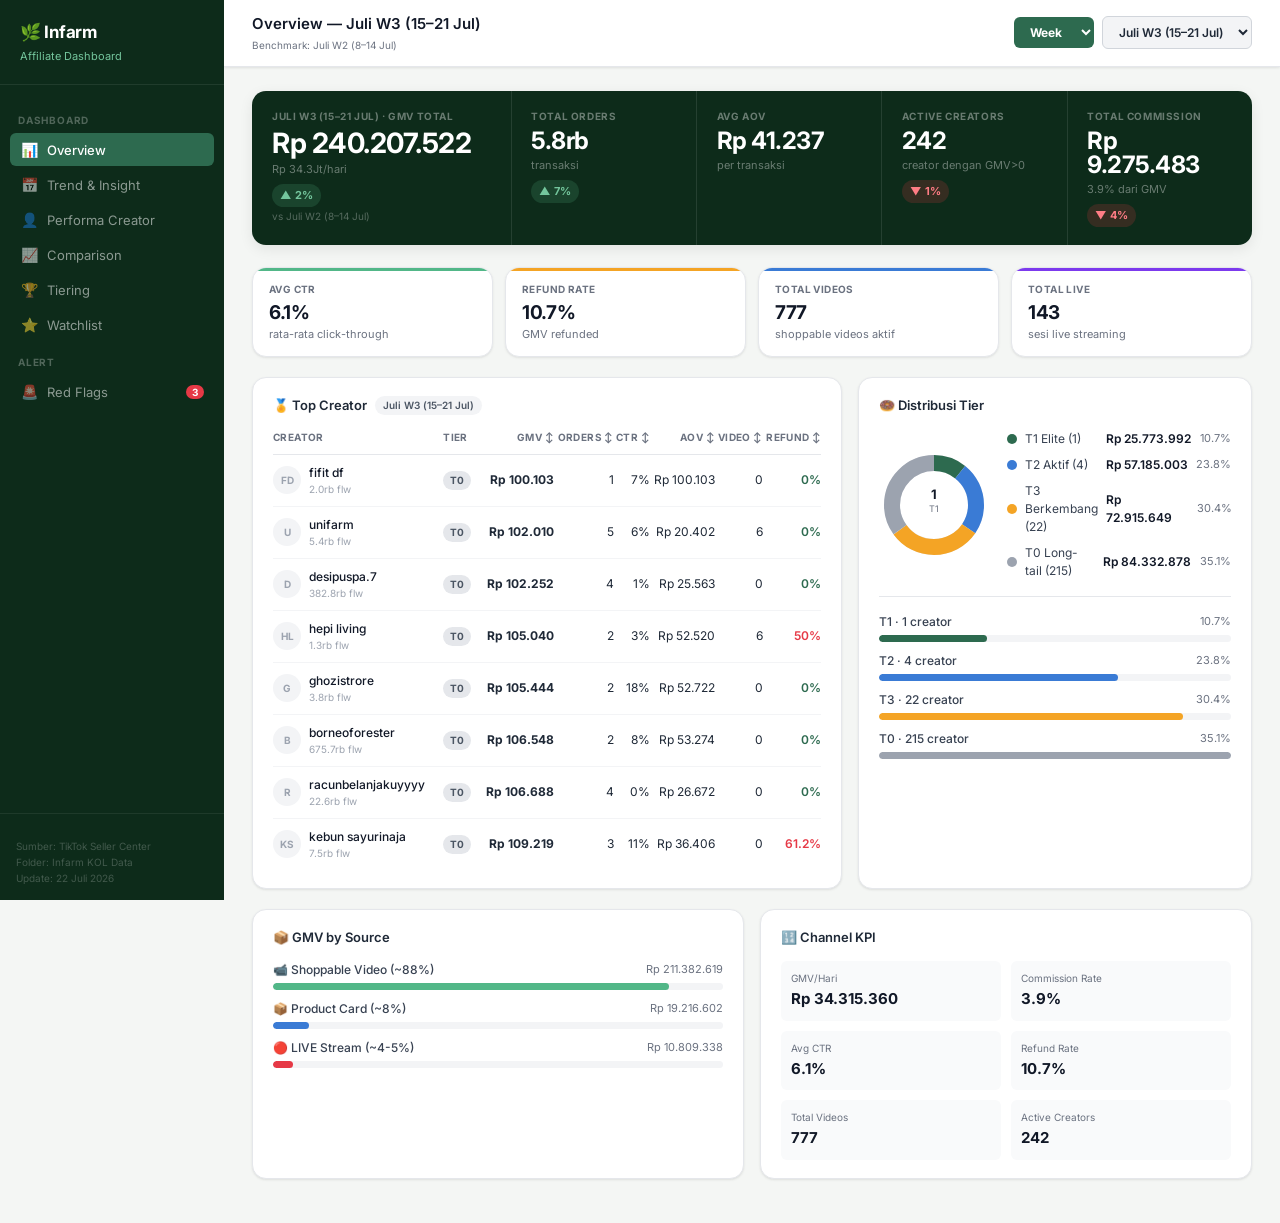
==== index.html @ 326bc15e "Add files via upload" ====
<!DOCTYPE html>
<html lang="id">
<head>
<meta charset="UTF-8">
<meta name="viewport" content="width=device-width, initial-scale=1.0">
<title>Infarm — Affiliate Dashboard</title>
<style>



@import url('https://fonts.googleapis.com/css2?family=Inter:wght@400;500;600;700&display=swap');
*{box-sizing:border-box;margin:0;padding:0}
:root{
  --g900:#0d2b1a;--g800:#1a3d28;--g700:#2D6A4F;--g600:#3a8a64;--g500:#52b788;--g400:#74c69d;--g200:#b7e4c7;--g100:#d8f3dc;
  --amber:#f4a425;--amber-bg:#fef3cd;--red:#e63946;--red-bg:#fde8ea;--blue:#3a7bd5;--blue-bg:#ddeeff;--purple:#7c3aed;--purple-bg:#ede9fe;
  --gray900:#111827;--gray800:#1f2937;--gray700:#374151;--gray600:#4b5563;--gray500:#6b7280;--gray400:#9ca3af;--gray300:#d1d5db;--gray200:#e5e7eb;--gray100:#f3f4f6;--gray50:#f9fafb;
  --bg:#f4f6f4;--surface:#fff;--r-sm:6px;--r-md:10px;--r-lg:14px;
  --sh:0 1px 3px rgba(0,0,0,.06),0 1px 2px rgba(0,0,0,.04);
  --sh-md:0 4px 14px rgba(0,0,0,.08);
}
body{font-family:'Inter',sans-serif;background:var(--bg);color:var(--gray900);font-size:14px;line-height:1.5}
.shell{display:flex;min-height:100vh}

/* SIDEBAR */
.sb{width:224px;background:var(--g900);flex-shrink:0;display:flex;flex-direction:column;position:sticky;top:0;height:100vh;overflow-y:auto}
.sb-logo{padding:20px;border-bottom:1px solid rgba(255,255,255,.08)}
.sb-brand{font-size:17px;font-weight:700;color:#fff;letter-spacing:-.3px}
.sb-sub{font-size:11px;color:var(--g400);margin-top:2px}
.sb-nav{padding:14px 10px;flex:1}
.sb-grp{font-size:10px;font-weight:700;color:rgba(255,255,255,.28);letter-spacing:.08em;text-transform:uppercase;padding:0 8px;margin:14px 0 5px}
.nav-btn{display:flex;align-items:center;gap:9px;padding:8px 10px;border-radius:var(--r-sm);color:rgba(255,255,255,.52);font-size:13px;cursor:pointer;transition:all .15s;margin-bottom:2px;user-select:none;border:none;background:none;width:100%;font-family:inherit;text-align:left}
.nav-btn:hover{background:rgba(255,255,255,.08);color:#fff}
.nav-btn.active{background:var(--g700);color:#fff;font-weight:500}
.nav-ic{font-size:14px;width:18px;text-align:center;flex-shrink:0}
.sb-foot{padding:14px 16px;border-top:1px solid rgba(255,255,255,.07)}
.sb-sel{width:100%;background:rgba(255,255,255,.08);border:1px solid rgba(255,255,255,.12);border-radius:var(--r-sm);color:#fff;font-size:12px;padding:7px 10px;cursor:pointer;appearance:none;font-family:inherit}
.sb-note{font-size:10px;color:rgba(255,255,255,.22);margin-top:10px;line-height:1.6}

/* MAIN */
.main{flex:1;overflow-y:auto;min-width:0}
.topbar{background:var(--surface);border-bottom:1px solid var(--gray200);padding:13px 28px;display:flex;align-items:center;justify-content:space-between;position:sticky;top:0;z-index:20;box-shadow:var(--sh)}
.tb-title{font-size:15px;font-weight:600;color:var(--gray900)}
.tb-meta{font-size:11px;color:var(--gray500);margin-top:1px}
.tb-right{display:flex;align-items:center;gap:10px}
.toggle-wrap{display:flex;background:var(--gray100);border-radius:var(--r-sm);padding:3px;gap:2px}
.tog-btn{padding:5px 16px;border-radius:4px;font-size:12px;font-weight:500;cursor:pointer;color:var(--gray600);transition:all .15s;border:none;background:none;font-family:inherit}
.tog-btn.active{background:var(--surface);color:var(--gray900);box-shadow:0 1px 4px rgba(0,0,0,.1);font-weight:600}
.btn{padding:7px 14px;border-radius:var(--r-sm);font-size:12px;font-weight:500;cursor:pointer;border:1px solid var(--gray300);background:transparent;color:var(--gray700);font-family:inherit;transition:all .15s}
.btn:hover{background:var(--gray100)}

.content{padding:24px 28px}
.page{display:none}.page.active{display:block}
.sec{margin-bottom:20px}
.sec-hdr{display:flex;align-items:center;justify-content:space-between;margin-bottom:12px}
.sec-title{font-size:11px;font-weight:700;color:var(--gray500);text-transform:uppercase;letter-spacing:.06em}
.sec-action{font-size:12px;color:var(--g700);cursor:pointer}.sec-action:hover{text-decoration:underline}

/* HERO STRIP — 5 primary KPIs */
.hero{display:grid;grid-template-columns:1.4fr .5px 1fr .5px 1fr .5px 1fr .5px 1fr;margin-bottom:22px;background:var(--g900);border-radius:var(--r-lg);overflow:hidden;box-shadow:var(--sh-md)}
.hero-sep{background:rgba(255,255,255,.1)}
.hero-kpi{padding:18px 20px}
.hk-label{font-size:10px;font-weight:700;color:rgba(255,255,255,.38);text-transform:uppercase;letter-spacing:.06em;margin-bottom:5px}
.hk-val{font-size:24px;font-weight:700;color:#fff;letter-spacing:-.5px;line-height:1}
.hk-val.big{font-size:28px}
.hk-sub{font-size:11px;color:rgba(255,255,255,.38);margin-top:4px}
.hk-delta{display:inline-flex;align-items:center;gap:3px;font-size:11px;font-weight:700;padding:3px 8px;border-radius:999px;margin-top:7px}
.hd-up{background:rgba(82,183,136,.18);color:#74c69d}
.hd-down{background:rgba(230,57,70,.18);color:#ff7d85}
.hd-flat{background:rgba(255,255,255,.08);color:rgba(255,255,255,.38)}
.hk-perday{font-size:13px;font-weight:600;color:var(--g400);margin-top:3px}

/* SECONDARY METRIC CARDS */
.card-grid{display:grid;gap:12px;margin-bottom:20px}
.cg-4{grid-template-columns:repeat(4,1fr)}
.cg-5{grid-template-columns:repeat(5,1fr)}
.mc{background:var(--surface);border-radius:var(--r-lg);padding:14px 16px;box-shadow:var(--sh);border:1px solid var(--gray200);position:relative;overflow:hidden}
.mc::after{content:'';position:absolute;top:0;left:0;right:0;height:3px;background:var(--g500)}
.mc.red::after{background:var(--red)}.mc.amber::after{background:var(--amber)}
.mc.blue::after{background:var(--blue)}.mc.purple::after{background:var(--purple)}
.mc-label{font-size:10px;font-weight:700;color:var(--gray500);text-transform:uppercase;letter-spacing:.04em;margin-bottom:6px}
.mc-val{font-size:19px;font-weight:700;color:var(--gray900);letter-spacing:-.3px;line-height:1}
.mc-sub{font-size:11px;color:var(--gray500);margin-top:4px}
.mc-delta{display:inline-flex;align-items:center;font-size:11px;font-weight:600;padding:2px 7px;border-radius:999px;margin-top:7px}
.mcd-up{background:var(--g100);color:var(--g700)}.mcd-down{background:var(--red-bg);color:var(--red)}.mcd-flat{background:var(--gray100);color:var(--gray500)}

/* PANEL */
.panel-row{display:grid;gap:16px;margin-bottom:20px}
.pr-2{grid-template-columns:1fr 1fr}.pr-32{grid-template-columns:3fr 2fr}.pr-23{grid-template-columns:2fr 3fr}
.panel{background:var(--surface);border-radius:var(--r-lg);padding:18px 20px;box-shadow:var(--sh);border:1px solid var(--gray200)}
.panel-title{font-size:13px;font-weight:600;color:var(--gray800);margin-bottom:14px;display:flex;align-items:center;gap:8px}
.ptag{font-size:10px;font-weight:600;padding:2px 8px;border-radius:999px;background:var(--gray100);color:var(--gray600)}

/* TABLE */
.dt{width:100%;border-collapse:collapse}
.dt th{font-size:10px;font-weight:700;color:var(--gray500);text-transform:uppercase;letter-spacing:.04em;padding:0 8px 9px 0;text-align:left;border-bottom:1px solid var(--gray200);white-space:nowrap;cursor:pointer;user-select:none}
.dt th.r{text-align:right;padding-right:0}.dt th:hover{color:var(--gray900)}
.dt td{padding:9px 8px 9px 0;font-size:12px;color:var(--gray800);border-bottom:1px solid var(--gray100);vertical-align:middle}
.dt td.r{text-align:right;padding-right:0}
.dt tr:last-child td{border-bottom:none}
.dt tbody tr:hover td{background:var(--gray50)}
.cc{display:flex;align-items:center;gap:8px}
.av{width:28px;height:28px;border-radius:50%;display:flex;align-items:center;justify-content:center;font-size:10px;font-weight:700;flex-shrink:0}
.cc-name{font-weight:500;font-size:12px;color:var(--gray900)}
.cc-sub{font-size:10px;color:var(--gray400)}

/* BADGES */
.badge{display:inline-flex;font-size:10px;font-weight:700;padding:2px 7px;border-radius:999px;white-space:nowrap}
.t1{background:#d8f3dc;color:#1a5c36}.t2{background:#ddeeff;color:#1a4a8a}
.t3{background:#fef3cd;color:#7a4a0a}.t0{background:var(--gray200);color:var(--gray600)}
.move-up{background:var(--g100);color:var(--g700);font-size:10px;font-weight:700;padding:2px 6px;border-radius:4px}
.move-dn{background:var(--red-bg);color:var(--red);font-size:10px;font-weight:700;padding:2px 6px;border-radius:4px}
.move-eq{color:var(--gray400);font-size:11px}

/* BAR */
.bar-list{display:flex;flex-direction:column;gap:10px}
.bar-row{display:flex;flex-direction:column;gap:4px}
.bar-meta{display:flex;justify-content:space-between;font-size:12px}
.bar-lbl{color:var(--gray700);font-weight:500}.bar-val{color:var(--gray500);font-size:11px}
.bar-track{height:7px;background:var(--gray100);border-radius:999px;overflow:hidden}
.bar-fill{height:100%;border-radius:999px}

/* DONUT */
.donut-wrap{display:flex;align-items:center;gap:18px;margin-bottom:14px}
.donut-leg{flex:1;display:flex;flex-direction:column;gap:8px}
.leg-row{display:flex;align-items:center;gap:8px;font-size:12px}
.leg-dot{width:10px;height:10px;border-radius:50%;flex-shrink:0}
.leg-lbl{color:var(--gray700);flex:1}.leg-val{font-weight:600;color:var(--gray900)}
.leg-pct{font-size:11px;color:var(--gray500);min-width:32px;text-align:right}

/* TIER MINI */
.tier-grid{display:grid;grid-template-columns:repeat(4,1fr);gap:10px;margin-bottom:20px}
.tier-card{border-radius:var(--r-lg);border:1px solid var(--gray200);overflow:hidden;background:var(--surface);box-shadow:var(--sh)}
.tc-head{padding:10px 14px;display:flex;align-items:center;justify-content:space-between}
.tc-name{font-size:11px;font-weight:700;text-transform:uppercase;letter-spacing:.04em}
.tc-body{padding:12px 14px}
.tc-row{display:flex;justify-content:space-between;font-size:12px;padding:4px 0;border-bottom:.5px solid var(--gray100)}.tc-row:last-child{border-bottom:none}
.tc-key{color:var(--gray500)}.tc-val{font-weight:600;color:var(--gray800)}

/* SCORE */
.score{display:flex;gap:2px}
.sd{width:8px;height:8px;border-radius:2px}.sd-on{background:var(--g500)}.sd-off{background:var(--gray200)}

/* REFUND COLOR */
.r-ok{color:var(--g700);font-weight:600}.r-warn{color:var(--amber);font-weight:600}.r-bad{color:var(--red);font-weight:600}

/* ALERT */
.alert{display:flex;gap:10px;padding:12px 14px;border-radius:var(--r-md);margin-bottom:10px;font-size:12px;line-height:1.6}
.al-r{background:var(--red-bg);border-left:3px solid var(--red);color:#7f1d1d}
.al-a{background:var(--amber-bg);border-left:3px solid var(--amber);color:#78350f}
.al-g{background:var(--g100);border-left:3px solid var(--g500);color:#14532d}
.al-b{background:var(--blue-bg);border-left:3px solid var(--blue);color:#1e3a5f}

/* FILTER TABS */
.ftabs{display:flex;gap:6px;margin-bottom:14px;flex-wrap:wrap}
.ftab{padding:5px 12px;border-radius:999px;font-size:12px;font-weight:500;cursor:pointer;border:1px solid var(--gray200);color:var(--gray600);background:var(--surface);transition:all .15s;user-select:none}
.ftab:hover:not(.active){background:var(--gray100)}.ftab.active{background:var(--g700);color:#fff;border-color:var(--g700)}

.divider{height:1px;background:var(--gray200);margin:16px 0}
.empty{text-align:center;padding:24px;color:var(--gray400);font-size:12px}

@media(max-width:960px){.sb{display:none}.hero{grid-template-columns:1fr 1px 1fr;}.card-grid.cg-4{grid-template-columns:repeat(2,1fr)}.cg-5{grid-template-columns:repeat(2,1fr)}.panel-row.pr-2,.pr-32,.pr-23{grid-template-columns:1fr}.tier-grid{grid-template-columns:repeat(2,1fr)}}

.jul-badge{background:#fff3cd;color:#856404;font-size:10px;font-weight:700;padding:2px 8px;border-radius:999px;border:1px solid #ffc107}
.delta-chip{font-size:10px;font-weight:700;padding:2px 7px;border-radius:999px;display:inline-flex;align-items:center;gap:2px}
.dc-up{background:rgba(82,183,136,.2);color:#52b788}.dc-dn{background:rgba(230,57,70,.18);color:#ff7d85}.dc-flat{background:rgba(255,255,255,.08);color:rgba(255,255,255,.4)}
.insight-box{background:linear-gradient(135deg,#0d2b1a,#1a3d28);color:#fff;border-radius:var(--r-lg);padding:18px 20px;margin-bottom:20px}
.ib-title{font-size:11px;font-weight:700;text-transform:uppercase;letter-spacing:.06em;color:var(--g400);margin-bottom:10px}
.ib-grid{display:grid;grid-template-columns:repeat(3,1fr);gap:12px}
.ib-item{background:rgba(255,255,255,.06);border-radius:8px;padding:12px}
.ib-label{font-size:10px;color:rgba(255,255,255,.4);margin-bottom:4px}
.ib-val{font-size:15px;font-weight:700;letter-spacing:-.3px}
.ib-sub{font-size:10px;color:rgba(255,255,255,.4);margin-top:2px}

.trend-table{width:100%;border-collapse:collapse}
.trend-table th{font-size:10px;text-transform:uppercase;letter-spacing:.04em;color:var(--gray500);text-align:right;padding:8px 10px;border-bottom:2px solid var(--gray200)}
.trend-table th:first-child{text-align:left}
.trend-table td{padding:9px 10px;text-align:right;border-bottom:1px solid var(--gray100);font-size:13px}
.trend-table td:first-child{text-align:left;font-weight:600;color:var(--gray800)}
.trend-arrow-up{color:#52b788;font-weight:700}
.trend-arrow-down{color:#e63946;font-weight:700}
.crit-box{background:linear-gradient(135deg,#7f1d1d,#991b1b);color:#fff;border-radius:var(--r-lg);padding:16px 20px;margin-bottom:16px;display:flex;gap:14px;align-items:flex-start}
.crit-ic{font-size:24px}
.crit-title{font-size:13px;font-weight:700;margin-bottom:4px}
.crit-body{font-size:12px;opacity:.9;line-height:1.6}
.status-card{transition:transform .12s ease, box-shadow .12s ease}
.status-card:hover{transform:translateY(-2px);box-shadow:0 4px 12px rgba(0,0,0,.12)}

.mode-dropdown-wrap{display:flex;gap:8px;align-items:center}
.mode-sel,.period-sel{background:var(--gray100);border:1px solid var(--gray300);border-radius:var(--r-sm);padding:7px 12px;font-size:12px;font-weight:600;color:var(--gray800);cursor:pointer;font-family:inherit}
.mode-sel{background:var(--g700);color:#fff;border:none;font-weight:700}
.benchmark-note{font-size:10px;color:var(--gray500);margin-top:2px}
.est-badge{background:#fff3cd;color:#856404;font-size:9px;font-weight:700;padding:1px 6px;border-radius:999px;border:1px solid #ffc107;margin-left:6px}
.no-comparison-box{background:var(--gray50);border:1px dashed var(--gray300);border-radius:var(--r-md);padding:20px;text-align:center;color:var(--gray500);font-size:12px}
.trend-table{width:100%;border-collapse:collapse}
.trend-table th{font-size:10px;text-transform:uppercase;letter-spacing:.04em;color:rgba(255,255,255,.5);text-align:right;padding:8px 10px;border-bottom:2px solid rgba(255,255,255,.15)}
.trend-table th:first-child{text-align:left}
.trend-table td{padding:9px 10px;text-align:right;border-bottom:1px solid rgba(255,255,255,.08);font-size:13px}
.trend-table td:first-child{text-align:left;font-weight:600}
.trend-arrow-up{color:#74c69d;font-weight:700}
.trend-arrow-down{color:#ff7d85;font-weight:700}
.crit-box{background:linear-gradient(135deg,#7f1d1d,#991b1b);color:#fff;border-radius:var(--r-lg);padding:16px 20px;margin-bottom:16px;display:flex;gap:14px;align-items:flex-start}
.crit-ic{font-size:24px}
.crit-title{font-size:13px;font-weight:700;margin-bottom:4px}
.crit-body{font-size:12px;opacity:.9;line-height:1.6}
.status-card{transition:transform .12s ease, box-shadow .12s ease}
.status-card:hover{transform:translateY(-2px);box-shadow:0 4px 12px rgba(0,0,0,.12)}
.insight-box{background:linear-gradient(135deg,#0d2b1a,#1a3d28);color:#fff;border-radius:var(--r-lg);padding:18px 20px;margin-bottom:20px}
.ib-title{font-size:11px;font-weight:700;text-transform:uppercase;letter-spacing:.06em;color:var(--g400);margin-bottom:10px}
.ib-grid{display:grid;grid-template-columns:repeat(3,1fr);gap:12px}
.ib-item{background:rgba(255,255,255,.06);border-radius:8px;padding:12px}
.ib-label{font-size:10px;color:rgba(255,255,255,.4);margin-bottom:4px}
.ib-val{font-size:15px;font-weight:700;letter-spacing:-.3px}
.ib-sub{font-size:10px;color:rgba(255,255,255,.4);margin-top:2px}
.delta-chip{font-size:10px;font-weight:700;padding:2px 7px;border-radius:999px;display:inline-flex;align-items:center;gap:2px}

</style>
</head>
<body>
<div class="shell">
<aside class="sb">
  <div class="sb-logo"><div class="sb-brand">🌿 Infarm</div><div class="sb-sub">Affiliate Dashboard</div></div>
  <nav class="sb-nav">
    <div class="sb-grp">Dashboard</div>
    <button class="nav-btn active" onclick="showPage('overview')"><span class="nav-ic">📊</span>Overview</button>
    <button class="nav-btn" onclick="showPage('weekly')"><span class="nav-ic">📅</span>Trend & Insight</button>
    <button class="nav-btn" onclick="showPage('creators')"><span class="nav-ic">👤</span>Performa Creator</button>
    <button class="nav-btn" onclick="showPage('comparison')"><span class="nav-ic">📈</span>Comparison</button>
    <button class="nav-btn" onclick="showPage('tier')"><span class="nav-ic">🏆</span>Tiering</button>
    <button class="nav-btn" onclick="showPage('watchlist')"><span class="nav-ic">⭐</span>Watchlist</button>
    <div class="sb-grp">Alert</div>
    <button class="nav-btn" onclick="showPage('alerts')"><span class="nav-ic">🚨</span>Red Flags <span style="margin-left:auto;background:var(--red);color:#fff;font-size:10px;font-weight:700;padding:1px 6px;border-radius:999px" id="alert-count">5</span></button>
  </nav>
  <div class="sb-foot">
    <div class="sb-note">Sumber: TikTok Seller Center<br>Folder: Infarm KOL Data<br>Update: 22 Juli 2026</div>
  </div>
</aside>
<main class="main">
  <div class="topbar">
    <div>
      <div class="tb-title" id="tbTitle">Overview — Affiliate Channel</div>
      <div class="tb-meta benchmark-note" id="tbMeta">Benchmark otomatis mengikuti mode yang dipilih</div>
    </div>
    <div class="tb-right">
      <div class="mode-dropdown-wrap">
        <select class="mode-sel" id="modeSel" onchange="onModeChange(this.value)">
          <option value="week">Week</option>
          <option value="month">Month</option>
          <option value="mtd">MTD</option>
        </select>
        <select class="period-sel" id="periodSel" onchange="onPeriodChange(this.value)"></select>
      </div>
    </div>
  </div>
  <div class="page active content" id="page-overview">
    <div class="hero" id="hero-strip"></div>
    <div class="card-grid cg-4 sec" id="sec-kpis"></div>
    <div class="panel-row pr-32">
      <div class="panel">
        <div class="panel-title">🏅 Top Creator <span class="ptag" id="top-badge">-</span></div>
        <table class="dt"><thead><tr>
          <th onclick="sTop('display')">Creator</th><th>Tier</th>
          <th class="r" onclick="sTop('gmv')">GMV ↕</th>
          <th class="r" onclick="sTop('orders')">Orders ↕</th>
          <th class="r" onclick="sTop('ctr')">CTR ↕</th>
          <th class="r" onclick="sTop('aov')">AOV ↕</th>
          <th class="r" onclick="sTop('videos')">Video ↕</th>
          <th class="r" onclick="sTop('refund_rate')">Refund ↕</th>
        </tr></thead><tbody id="top-body"></tbody></table>
      </div>
      <div class="panel">
        <div class="panel-title">🍩 Distribusi Tier</div>
        <div id="tier-donut"></div>
        <div class="divider"></div>
        <div class="bar-list" id="tier-bars"></div>
      </div>
    </div>
    <div class="panel-row pr-2">
      <div class="panel"><div class="panel-title">📦 GMV by Source</div><div id="gmv-source"></div></div>
      <div class="panel"><div class="panel-title">🔢 Channel KPI</div><div id="channel-kpi"></div></div>
    </div>
  </div>

  <div class="page content" id="page-weekly">
    <div class="crit-box" id="crit-box" style="display:none"></div>
    <div class="insight-box">
      <div class="ib-title" id="trend-title">📅 Trend & Insight</div>
      <table class="trend-table" id="trend-table"></table>
      <div id="estimate-note" style="font-size:10px;color:rgba(255,255,255,.5);margin-top:8px"></div>
    </div>
    <div class="panel-row pr-23">
      <div class="panel">
        <div class="panel-title">🚦 Retention Status</div>
        <div id="creator-status"></div>
      </div>
      <div class="panel">
        <div class="panel-title">📊 GMV: Current vs Benchmark</div>
        <div class="bar-list" id="weekly-bars" style="margin-top:8px"></div>
      </div>
    </div>
    <div class="panel">
      <div class="panel-title">📋 Creator Detail — <span id="wk-period-label"></span></div>
      <div class="ftabs" id="wk-ftabs">
        <div class="ftab active" onclick="fWk('all',this)">Semua</div>
        <div class="ftab" onclick="fWk('T1',this)">T1</div>
        <div class="ftab" onclick="fWk('T2',this)">T2</div>
        <div class="ftab" onclick="fWk('T3',this)">T3</div>
        <div class="ftab" onclick="fWk('T0',this)">T0 Long-tail</div>
      </div>
      <table class="dt"><thead><tr>
        <th>Creator</th><th>Tier</th>
        <th class="r" onclick="sWk('gmv')">GMV ↕</th>
        <th class="r" onclick="sWk('orders')">Orders ↕</th>
        <th class="r" onclick="sWk('ctr')">CTR ↕</th>
        <th class="r" onclick="sWk('aov')">AOV ↕</th>
        <th class="r" onclick="sWk('videos')">Video ↕</th>
        <th class="r" onclick="sWk('refund_rate')">Refund ↕</th>
        <th class="r" onclick="sWk('commission')">Komisi ↕</th>
      </tr></thead><tbody id="wk-body"></tbody></table>
    </div>
  </div>

  <div class="page content" id="page-creators">
    <div class="ftabs">
      <div class="ftab active" onclick="fC('all',this)">Semua</div>
      <div class="ftab" onclick="fC('T1',this)">T1</div>
      <div class="ftab" onclick="fC('T2',this)">T2</div>
      <div class="ftab" onclick="fC('T3',this)">T3</div>
      <div class="ftab" onclick="fC('T0',this)">T0</div>
    </div>
    <div class="panel">
      <div class="panel-title">👥 Semua Creator <span class="ptag" id="all-badge">-</span></div>
      <table class="dt"><thead><tr>
        <th onclick="sAll('display')">Creator</th><th>Tier</th>
        <th class="r" onclick="sAll('gmv')">GMV ↕</th>
        <th class="r" onclick="sAll('gmv_per_day')">Rp/Hari ↕</th>
        <th class="r" onclick="sAll('orders')">Orders ↕</th>
        <th class="r" onclick="sAll('ctr')">CTR ↕</th>
        <th class="r" onclick="sAll('cr')">CR ↕</th>
        <th class="r" onclick="sAll('aov')">AOV ↕</th>
        <th class="r" onclick="sAll('videos')">Video ↕</th>
        <th class="r" onclick="sAll('lives')">LIVE ↕</th>
        <th class="r" onclick="sAll('refund_rate')">Refund ↕</th>
        <th class="r" onclick="sAll('commission')">Komisi ↕</th>
      </tr></thead><tbody id="all-body"></tbody></table>
    </div>
  </div>

  <div class="page content" id="page-comparison">
    <div id="cmp-available">
      <div class="ftabs" id="cmp-filter-tabs">
        <div class="ftab active" data-filter="all" onclick="fCmp('all',this)">Semua</div>
        <div class="ftab" data-filter="retained" onclick="fCmp('retained',this)">🔄 Retained</div>
        <div class="ftab" data-filter="up" onclick="fCmp('up',this)">📈 GMV Naik</div>
        <div class="ftab" data-filter="down" onclick="fCmp('down',this)">📉 GMV Turun</div>
        <div class="ftab" data-filter="new" onclick="fCmp('new',this)">🆕 Baru</div>
        <div class="ftab" data-filter="churn" onclick="fCmp('churn',this)">❌ Churn</div>
      </div>
      <div class="panel">
        <div class="panel-title" id="cmp-title">📊 Comparison</div>
        <div style="font-size:11px;color:var(--gray500);margin-bottom:10px" id="cmp-count"></div>
        <table class="dt"><thead id="cmp-thead"></thead><tbody id="cmp-body"></tbody></table>
      </div>
    </div>
    <div id="cmp-unavailable" class="no-comparison-box" style="display:none">
      Perbandingan creator-level tidak tersedia untuk periode ini (periode pertama dalam rangkaian, atau mode MTD yang hanya punya data agregat).
    </div>
  </div>

  <div class="page content" id="page-tier">
    <div class="tier-grid" id="tier-grid"></div>
    <div class="panel-row pr-2">
      <div class="panel"><div class="panel-title">🏆 Tier Detail — <span id="tier-period-label"></span></div><div id="tier-mini"></div></div>
      <div class="panel"><div class="panel-title">📊 GMV Distribution</div><div class="bar-list" id="tier-bars2"></div></div>
    </div>
  </div>

  <div class="page content" id="page-watchlist">
    <div class="insight-box">
      <div class="ib-title">⭐ Watchlist — Rekomendasi Berbasis Performa</div>
      <div style="font-size:12px;color:rgba(255,255,255,.75);line-height:1.6">
        4 daftar otomatis. <strong>Growers & Decliners</strong> selalu pakai transisi minggu terakhir yang tersedia (W2→W3), terlepas dari Mode/Period yang kamu pilih di atas. <strong>Video & LIVE Productivity</strong> pakai Juli MTD (1–21 Jul, sampel terbesar).
      </div>
    </div>
    <div class="panel" style="margin-bottom:16px">
      <div class="panel-title">🚀 Top Growers <span class="ptag">Jul W2 → W3, retained creators</span></div>
      <div style="font-size:11px;color:var(--gray500);margin-bottom:10px">Creator aktif di W2 dan W3 dengan kenaikan GMV absolut terbesar.</div>
      <table class="dt"><thead><tr><th>Creator</th><th class="r">GMV W2</th><th class="r">GMV W3</th><th class="r">Growth</th><th class="r">Followers</th></tr></thead><tbody id="wl-growers"></tbody></table>
    </div>
    <div class="panel" style="margin-bottom:16px">
      <div class="panel-title">📉 Sharpest Decliners <span class="ptag">Jul W2 → W3, retained creators</span></div>
      <div style="font-size:11px;color:var(--gray500);margin-bottom:10px">Creator aktif di W2 dan W3 dengan penurunan GMV absolut terbesar. Prioritas reach-out.</div>
      <table class="dt"><thead><tr><th>Creator</th><th class="r">GMV W2</th><th class="r">GMV W3</th><th class="r">Decline</th><th class="r">Refund W3</th></tr></thead><tbody id="wl-decliners"></tbody></table>
    </div>
    <div class="panel" style="margin-bottom:16px">
      <div class="panel-title">🎥 Top Video Productivity <span class="ptag">Juli MTD · min. 4 video</span></div>
      <div style="font-size:11px;color:var(--gray500);margin-bottom:10px">GMV per video tertinggi — konten paling efisien.</div>
      <table class="dt"><thead><tr><th>Creator</th><th class="r">GMV Total</th><th class="r">Videos</th><th class="r">GMV/Video</th><th class="r">CTR</th></tr></thead><tbody id="wl-video"></tbody></table>
    </div>
    <div class="panel">
      <div class="panel-title">🔴 Top LIVE Productivity <span class="ptag">Juli MTD · min. 2 sesi LIVE</span></div>
      <div style="font-size:11px;color:var(--gray500);margin-bottom:10px">GMV per sesi LIVE tertinggi. n kecil (hanya <span id="wl-live-count"></span> creator pernah LIVE ≥2x) — baca sebagai sinyal awal.</div>
      <table class="dt"><thead><tr><th>Creator</th><th class="r">LIVE GMV</th><th class="r">Sesi</th><th class="r">GMV/Sesi</th><th class="r">Followers</th></tr></thead><tbody id="wl-live"></tbody></table>
    </div>
  </div>

  <div class="page content" id="page-alerts">
    <div class="sec"><div class="sec-hdr"><div class="sec-title">🚨 Red Flags — Terbaru (Juli W3)</div></div><div id="alert-list"></div></div>
    <div class="sec" style="margin-top:24px"><div class="sec-hdr"><div class="sec-title">✅ Green Signals</div></div><div id="green-list"></div></div>
    <div class="sec" style="margin-top:24px"><div class="sec-hdr"><div class="sec-title">⚡ Action Items</div></div><div id="action-list"></div></div>
  </div>
</main>
</div>
<script>
const D={"mei":{"overview":{"days":31,"total_gmv":1721250414,"gmv_per_day":55524207,"total_orders":46993,"avg_aov":36628,"active_creators":776,"refund_rate":11.3,"refunded":195120521,"commission":117112449,"commission_pct":6.8,"total_videos":11456,"total_lives":1857,"avg_ctr":6.0},"tiers":{"T1":{"count":16,"gmv":871813075,"gmv_pct":50.6,"orders":24531,"avg_ctr":4.3,"avg_aov":35539,"avg_refund":10.3,"total_videos":341},"T2":{"count":17,"gmv":288428093,"gmv_pct":16.8,"orders":6601,"avg_ctr":4.6,"avg_aov":43695,"avg_refund":11.8,"total_videos":619},"T3":{"count":71,"gmv":309248186,"gmv_pct":18.0,"orders":8165,"avg_ctr":5.2,"avg_aov":37875,"avg_refund":13.6,"total_videos":915},"T0":{"count":672,"gmv":251761060,"gmv_pct":14.6,"orders":7696,"avg_ctr":6.1,"avg_aov":32713,"avg_refund":11.5,"total_videos":9581}},"top":[["zen_garden1","zen garden1","T1",112010624,1925,3.0,0.0,58187,3,1,459218,11.3,7888176,196627],["aku_dan_kamu39","aku dan kamu39","T1",104329301,2233,2.0,0.0,46722,17,0,19794,7.1,8203802,0],["pejuangrupiah6082","pejuangrupiah6082","T1",91426746,1970,3.0,0.2,46410,11,0,16555,20.0,5404109,0],["petanicerdasofficial","petanicerdasofficial","T1",76314416,2568,5.0,0.2,29717,12,0,113984,5.5,5166766,0],["info.tani1","info.tani1","T1",75337228,3210,5.0,0.3,23470,7,0,39994,10.7,4916549,0],["bernadettameta","bernadettameta","T1",55835988,1143,4.0,0.3,48850,7,57,14132,6.3,4779758,41633924],["graha.belanja","graha.belanja","T1",52668310,1486,6.0,0.4,35443,0,0,9152,9.2,3259789,0],["kebunemarsela","kebunemarsela","T1",43217798,2562,5.0,0.3,16869,40,0,1615,4.6,2374887,0],["mpin.ceria","mpin.ceria","T1",38967175,1209,6.0,0.4,32231,12,0,76239,8.5,2328265,0],["lukman_nurhakiim","lukman nurhakiim","T1",36680202,1137,4.0,0.2,32261,35,0,32137,10.9,2687797,0],["mediaberkebunku","mediaberkebunku","T1",33039317,854,5.0,0.1,38688,91,0,70099,15.1,2097337,0],["daunkecilbonsai","daunkecilbonsai","T1",32421545,1065,4.0,0.2,30443,63,0,3274,4.9,2390203,0],["tanemteruspanen","tanemteruspanen","T1",30728225,774,4.0,0.1,39701,10,0,86850,13.9,2262670,0],["mikaylastore27","mikaylastore27","T1",30627418,1029,3.0,0.2,29764,30,0,7415,13.9,1914080,0],["kebunnada27_","kebunnada27","T1",29751487,1134,5.0,0.2,26236,3,0,66512,5.3,2220270,0],["rumah_hijaudaun","rumah hijaudaun","T1",28457295,232,5.0,0.1,122661,0,3,156421,17.4,1852537,0],["gsportt.99","gsportt.99","T2",24729956,625,8.0,0.5,39568,0,0,24957,7.1,1338621,0],["lanowagarden","lanowagarden","T2",24617270,539,3.0,0.1,45672,20,0,20073,7.5,1829641,0],["_kebunkecil","kebunkecil","T2",22934745,716,4.0,0.2,32032,51,0,4954,6.6,1236595,0],["jajang00134","jajang00134","T2",22453374,503,4.0,0.2,44639,0,0,5353,18.8,1042292,0],["capingpetani013","capingpetani013","T2",19354970,376,5.0,0.2,51476,10,0,77150,11.1,1557288,0],["bangimamsb1m","bangimamsb1m","T2",19119835,331,4.0,0.2,57764,0,0,11536,14.1,1075774,0],["omahmakmurtani","omahmakmurtani","T2",18555277,186,3.0,0.1,99760,115,57,16753,13.2,1185893,625458],["omahtaniblitar","omahtaniblitar","T2",16544846,338,3.0,0.2,48949,232,61,12217,9.8,1203542,1131252],["hijauhening","hijauhening","T2",15287582,333,5.0,0.2,45909,31,0,75514,8.7,1228655,0],["petanipati","petanipati","T2",15227747,290,7.0,0.2,52509,58,0,2157,14.6,1014351,0],["tamanorchid","tamanorchid","T2",15178959,335,5.0,0.3,45310,20,1,40100,5.5,917321,0],["qulhu.store","qulhu.store","T2",14246904,652,5.0,0.3,21851,8,0,4829,9.3,962154,0],["xhbao3","xhbao3","T2",14005339,417,0.0,0,33586,0,0,104,8.9,0,0],["bewok.77","bewok.77","T2",12884725,276,3.0,0.2,46684,2,0,13147,35.2,975400,0],["ergan_el_husaeni","ergan el husaeni","T2",11560647,209,4.0,0.3,55314,36,0,9711,9.0,895285,0],["abcdewi13_","abcdewi13","T2",11017072,185,6.0,0.2,59552,13,0,82165,16.1,799648,0],["zulfakebun","zulfakebun","T2",10708845,290,4.0,0.2,36927,23,0,19482,14.6,850307,0],["akar.serabut","akar.serabut","T3",9918053,211,5.0,0.1,47005,14,1,670811,15.7,645413,0],["warta.terkini","warta.terkini","T3",9863623,264,0.0,0,37362,0,0,50,15.9,0,0],["arrizky.olshop","arrizky.olshop","T3",9367854,212,3.0,0.2,44188,1,0,23584,15.7,513228,0],["mom_ziyah","mom ziyah","T3",8668593,209,4.0,0.1,41477,38,56,42869,6.4,721271,729935],["yazid.alhakim5","yazid.alhakim5","T3",8094234,148,5.0,0.1,54691,37,0,3270,17.6,548343,0],["parasparahiyangan","parasparahiyangan","T3",8075047,77,6.0,0.1,104871,1,0,15297,8.1,729544,0],["kemalstore.id","kemalstore.id","T3",8065994,402,9.0,0.4,20065,4,0,1307,12.3,482046,0],["bangnurma","bangnurma","T3",8018920,157,6.0,0.1,51076,27,0,11373,17.0,603538,0],["yadyku3","yadyku3","T3",7480385,158,3.0,0.2,47344,4,0,66718,24.9,523983,0],["berkahtani694","berkahtani694","T3",7272562,157,3.0,0.2,46322,5,0,9844,31.2,439988,0],["masbudiagus","masbudiagus","T3",7163049,129,4.0,0.2,55528,14,2,8334,16.3,583305,0],["masjanuri","masjanuri","T3",6192320,151,4.0,0.2,41009,31,0,124877,12.1,501871,0],["kangtanifarm","kangtanifarm","T3",6158863,255,5.0,0.4,24152,0,0,11597,12.5,512642,0],["toko_alatrumahtangga","toko alatrumahtangga","T3",6062749,110,3.0,0.3,55116,3,0,11471,31.2,424636,0],["alesis_vebiana","alesis vebiana","T3",5835220,151,5.0,0.2,38644,44,0,6949,13.9,420954,0],["holy_garden_product","holy garden product","T3",5662722,123,10.0,1.0,46038,3,0,2947,9.9,504898,0],["umi_ulfarm","umi ulfarm","T3",5634353,160,7.0,0.2,35215,16,0,34031,24.6,343330,0],["ree_paree","ree paree","T3",5477926,106,4.0,0.2,51679,85,98,911,12.7,449297,5430456],["melpaaa22","melpaaa22","T3",5086296,139,4.0,0.3,36592,1,0,3097,17.0,327249,0],["azeera_vismaya","azeera vismaya","T3",5083655,139,6.0,0.3,36573,26,0,7240,4.2,427010,0],["almask_store","almask store","T3",4891381,156,5.0,0.1,31355,3,0,1825,8.3,299394,0],["alya_cantik04","alya cantik04","T3",4759726,170,2.0,0.0,27998,4,0,3594,4.3,341177,0],["zakki.dirumah","zakki.dirumah","T3",4542517,107,4.0,0.1,42453,55,0,16998,6.8,324679,0],["orchid_vibes","orchid vibes","T3",4519514,182,6.0,0.3,24832,16,14,1543,5.3,297327,103337],["qulhu_green","qulhu green","T3",4331537,176,4.0,0.1,24611,20,0,46471,6.1,371168,0],["sahabat_petani12","sahabat petani12","T3",4327359,197,8.0,0.2,21966,7,4,1258,4.6,390395,16553],["susiwulanps22","susiwulanps22","T3",4265625,34,5.0,0.1,125460,15,0,11578,17.5,301561,0],["bendynupri","bendynupri","T3",4201687,113,6.0,0.1,37183,98,0,7081,11.1,357432,0],["racunbelanjakuyyyy","racunbelanjakuyyyy","T3",4194926,106,0.0,0,39575,0,0,22673,0.5,0,0],["mini_garden12","mini garden12","T3",4100003,83,6.0,0.1,49398,0,0,1080890,10.4,332277,0],["irfarm.id","irfarm.id","T3",4084547,53,6.0,0.1,77067,9,0,7635,20.8,199571,0],["bheata_oka","bheata oka","T3",4051736,152,7.0,0.1,26656,32,1,2339,18.9,313970,0],["usahabersama27","usahabersama27","T3",3975360,133,5.0,0.2,29890,129,1,1822,5.5,300700,0],["cafadoqila.shop","cafadoqila.shop","T3",3928785,89,5.0,0.3,44144,13,0,769,6.4,195053,0],["kebunwinda","kebunwinda","T3",3900785,92,2.0,0.0,42400,3,0,41520,8.9,337051,0],["rintulhermawan","rintulhermawan","T3",3760119,27,10.0,0.1,139264,1,0,11727,8.9,357520,0],["jajangdirumah","jajangdirumah","T3",3736910,76,3.0,0.2,49170,0,0,2737,12.6,208270,0],["odiek.palm","odiek.palm","T3",3663612,36,4.0,0.1,101767,8,0,19260,20.2,239010,0],["petaniku05","petaniku05","T3",3522107,139,4.0,0.3,25339,20,0,2055,5.2,216454,0],["valencimoet2","valencimoet2","T3",3494180,77,2.0,0.1,45379,2,44,5271,11.0,328972,3494180],["asgarjaya_09","asgarjaya 09","T3",3412175,71,8.0,0.1,48059,0,53,2322,12.0,244212,0],["lockall_an","lockall an","T3",3378234,85,5.0,0.2,39744,1,0,13165,14.0,247612,0],["tani.sejahtera.raya","tani.sejahtera.raya","T3",3371328,81,2.0,0.1,41621,3,0,14904,30.7,249016,0],["emarselaa","emarselaa","T3",3368641,74,4.0,0.1,45522,0,0,99504,20.1,261804,0],["halamanbertumbuh","halamanbertumbuh","T3",3327448,97,4.0,0.1,34304,1,0,8527,7.4,272489,0],["diary.ruby.fam","diary.ruby.fam","T3",3288509,68,5.0,0.2,48360,4,0,1674,7.0,170131,0],["shopbackid","shopbackid","T3",3246493,81,0.0,0,40080,0,0,394573,10.6,279640,0],["noviafradana","noviafradana","T3",3038589,140,7.0,0.2,21704,10,0,2053,1.5,232059,0],["najwaarilinda","najwaarilinda","T3",2956699,167,4.0,0.2,17705,8,0,5114,11.6,245659,0],["tantejesicaa_","tantejesicaa","T3",2832396,96,4.0,0.2,29504,0,0,1224,6.4,188561,0],["nivael6","nivael6","T3",2825259,83,0.0,0,34039,0,0,6,8.7,0,0],["berlianbiru19","berlianbiru19","T3",2781162,19,6.0,0.1,146377,35,0,2362,18.7,230376,0],["detti.herlina","detti.herlina","T3",2749681,82,4.0,0.2,33533,22,0,3612,15.2,188326,0],["nuha.2744","nuha.2744","T3",2712032,70,5.0,0.3,38743,0,0,4720,22.7,216161,0],["racuntiktokserbaguna17","racuntiktokserbaguna17","T3",2688934,122,6.0,0.7,22040,1,0,93015,14.2,248737,0],["hidroponiksukoharjo","hidroponiksukoharjo","T3",2623770,80,9.0,0.6,32797,1,0,2319,9.4,226190,0],["kebonkakaa","kebonkakaa","T3",2577377,25,6.0,0.2,103095,0,0,9897,27.7,238210,0],["ansellio","ansellio","T3",2528288,150,9.0,0.7,16855,0,0,1318,8.3,97581,0],["appsmoon3","appsmoon3","T3",2482263,72,0.0,0,34476,0,0,115,6.0,0,0],["gusfina92","gusfina92","T3",2461130,68,4.0,0.2,36193,9,3,2352,14.0,155866,0],["yasin_memel","yasin memel","T3",2448631,83,5.0,0.2,29502,0,0,1578,9.5,164478,0],["idn.st0re","idn.st0re","T3",2427817,60,5.0,0.1,40464,0,0,2459,9.9,183906,0],["sakha_kenzo","sakha kenzo","T3",2377783,125,6.0,0.3,19022,25,1,1254,28.7,91274,0],["yourserendipt","yourserendipt","T3",2356260,100,7.0,0.4,23563,0,0,352,25.8,199759,0],["ianialofficial","ianialofficial","T3",2306533,63,4.0,0.3,36612,0,0,1965,7.4,175315,0],["nursacai.98","nursacai.98","T3",2305965,47,5.0,0.3,49063,0,0,6537,17.6,196590,0],["mamaita3764","mamaita3764","T3",2275013,129,6.0,0.5,17636,4,0,2062,7.8,171678,0],["anasya5975","anasya5975","T3",2267785,52,4.0,0.3,43611,0,0,7046,19.3,136910,0],["iflyad_id_34","iflyad id 34","T3",2240699,65,0.0,0,34472,0,0,30,9.4,0,0],["saudagar_imamsb1m","saudagar imamsb1m","T3",2097223,36,5.0,0.2,58256,0,0,69891,23.2,123166,0],["ikayuliaratnasari","ikayuliaratnasari","T3",2059235,18,6.0,0.1,114402,2,0,4551,4.0,176859,0],["serbamurah851","serbamurah851","T0",1959824,121,7.0,0.2,16197,39,0,1906,8.1,101105,0],["involveasiaid","involveasiaid","T0",1931053,65,0.0,0,29709,0,0,2081,14.1,0,0],["chy_mel28","chy mel28","T0",1930069,76,4.0,0.4,25396,163,0,3073,3.7,162575,0],["kangdadang26","kangdadang26","T0",1915318,50,4.0,0.2,38306,216,0,1587,10.2,137532,0],["yennioktavia3","yennioktavia3","T0",1900470,57,5.0,0.2,33342,0,0,2731,6.6,147534,0],["mas.1stanto","mas.1stanto","T0",1890920,94,4.0,0.1,20116,32,0,835,13.2,130448,0],["sevydwika","sevydwika","T0",1883227,74,5.0,0.2,25449,9,0,2037,6.7,141963,0],["renie.rennie","renie.rennie","T0",1829321,55,5.0,0.3,33260,90,0,832,1.3,151901,0],["vigilantedreams","vigilantedreams","T0",1827222,46,4.0,0.2,39722,7,13,9914,6.1,130094,291715],["al.mau29","al.mau29","T0",1827219,74,4.0,0.2,24692,26,0,1016,5.3,74122,0],["kebun.tepirel","kebun.tepirel","T0",1826065,36,3.0,0.0,50724,1,0,31288,18.8,175082,0],["elzio_wijaya01","elzio wijaya01","T0",1826027,49,5.0,0.5,37266,0,0,260,13.1,166636,0],["eca9955","eca9955","T0",1824338,99,7.0,0.5,18428,0,0,4916,13.9,88543,0],["budiwanto_s.si","budiwanto s.si","T0",1771318,90,3.0,0.1,19681,0,0,6905,13.8,162243,0],["anompriagung","anompriagung","T0",1739304,76,8.0,0.7,22886,0,0,6540,7.4,156187,0],["astikarachmayanti","astikarachmayanti","T0",1709838,133,4.0,0.5,12856,3,0,3096,7.4,145318,0],["pt.cleverads.2","pt.cleverads.2","T0",1686706,62,0.0,0,27205,0,0,38,18.6,19226,0],["iniheni87","iniheni87","T0",1663713,39,6.0,0.2,42659,0,0,1961,0.9,146353,0],["araseo06","araseo06","T0",1639189,38,7.0,0.4,43137,0,0,3622,14.5,142013,0],["kotakbekalmakan21","kotakbekalmakan21","T0",1622138,36,4.0,0.4,45059,0,0,5689,1.6,108624,0],["_saaabella","saaabella","T0",1605568,29,6.0,0.0,55364,0,0,1649,7.4,136154,0],["defridickysatria","defridickysatria","T0",1555964,68,5.0,0.4,22882,0,0,3491,9.1,121299,0],["kebunloopy","kebunloopy","T0",1546999,30,6.0,0.1,51567,0,23,4288,14.0,144828,367394],["kebun_sayurinaja","kebun sayurinaja","T0",1518881,40,9.0,0.4,37972,0,0,7505,12.0,121225,0],["mang.ilham8","mang.ilham8","T0",1486494,35,2.0,0.1,42471,1,0,54983,55.6,112185,0],["perawatananggrekharian","perawatananggrekharian","T0",1475630,27,3.0,0.2,54653,37,0,2581,2.2,121128,0],["seewhatisee06","seewhatisee06","T0",1450692,42,0.0,0,34540,0,0,13,26.2,0,0],["ekaelguevara","ekaelguevara","T0",1430500,44,5.0,0.6,32511,27,68,7703,14.9,120442,1064558],["lalaa.garden","lalaa.garden","T0",1378919,28,3.0,0.0,49247,0,0,16652,3.9,129169,0],["quk_id","quk id","T0",1357140,45,0.0,0,30159,0,0,44,7.4,0,0],["ihsann_honda02","ihsann honda02","T0",1340019,70,5.0,0.2,19143,0,0,4738,8.5,71917,0],["jamilah.syasya","jamilah.syasya","T0",1335030,54,6.0,0.4,24723,14,0,2967,4.9,119793,0],["jeyuu21","jeyuu21","T0",1317280,2,14.0,14.3,658640,0,0,682,0.0,65412,0],["antonnano1","antonnano1","T0",1298936,26,4.0,0.2,49959,0,0,23180,6.5,77087,0],["bumiku952","bumiku952","T0",1295539,3,3.0,0.0,431846,741,0,1586,96.3,109841,0],["grosirsnackdepok","grosirsnackdepok","T0",1293969,44,6.0,0.1,29408,0,0,788,4.9,69666,0],["iswarini4","iswarini4","T0",1278000,36,6.0,0.2,35500,442,0,2024,14.7,68316,0],["iflyad_42_id","iflyad 42 id","T0",1277056,38,0.0,0,33607,0,0,22,16.3,0,0],["hobiku191","hobiku191","T0",1262743,40,3.0,0.1,31569,182,0,1056,10.7,109244,0],["sharing.good.stuff","sharing.good.stuff","T0",1252776,30,4.0,0.1,41759,0,0,9892,14.9,97929,0],["anggrekmajapahit","anggrekmajapahit","T0",1238595,28,3.0,0.2,44236,1,17,1871,4.1,119012,1213345],["rizkia.alf","rizkia.alf","T0",1232322,93,5.0,0.3,13251,0,0,23849,7.6,105975,0],["scalex16","scalex16","T0",1231683,36,0.0,0,34213,0,0,1029,12.2,0,0],["hobibons","hobibons","T0",1198756,60,5.0,0.4,19979,6,0,33414,10.5,104108,0],["kang.jawa.asli","kang.jawa.asli","T0",1197824,65,3.0,0.2,18428,0,0,12566,8.7,101585,0],["user824098861160","user824098861160","T0",1193998,37,0.0,0,32270,0,0,87,0.0,0,0],["berkeboon","berkeboon","T0",1191616,35,4.0,0.3,34046,7,0,1055,5.5,97601,0],["mengamukstr","mengamukstr","T0",1136647,40,7.0,0.6,28416,8,0,675,4.5,92198,0],["sarsgarden","sarsgarden","T0",1130602,22,5.0,0.1,51391,3,0,2417,28.8,80659,0],["tunggul.pohon","tunggul.pohon","T0",1118692,13,5.0,0.0,86053,0,0,96561,0.0,97254,0],["kebun_lely","kebun lely","T0",1116334,30,3.0,0.1,37211,142,1,16190,92.8,82069,0],["paktaninusantara","paktaninusantara","T0",1111578,21,2.0,0.1,52932,30,28,1441,21.8,84708,387361],["therose.one","therose.one","T0",1098540,48,7.0,0.2,22886,11,0,2388,0.0,78825,0],["erha_ajaa","erha ajaa","T0",1084609,78,7.0,0.6,13905,0,0,3382,6.5,87475,0],["armstore123","armstore123","T0",1075567,19,2.0,0.1,56609,0,0,67905,10.8,61787,0],["minigardenn_","minigardenn","T0",1066676,73,4.0,0.3,14612,14,0,967,2.9,72432,0],["kebungayatri","kebungayatri","T0",1027125,31,5.0,0.3,33133,2,0,15573,14.0,96143,0],["iflytek01_dsp","iflytek01 dsp","T0",1017474,32,0.0,0,31796,0,0,555,0.0,0,0],["manmuhktar","manmuhktar","T0",975598,48,7.0,0.2,20325,7,2,4931,18.6,82329,0],["regalista_store","regalista store","T0",959861,15,5.0,0.2,63991,1,0,2782,10.9,58904,0],["toko.urwah.albari04","toko.urwah.albari04","T0",954822,48,5.0,0.1,19892,8,0,1184,8.3,55811,0],["ubay.garden","ubay.garden","T0",939222,23,2.0,0.0,40836,0,0,463997,48.5,82326,0],["indomaretonline","indomaretonline","T0",935955,34,8.0,0.2,27528,0,0,2610,4.6,88005,0],["gunawanwijayanto9","gunawanwijayanto9","T0",922900,58,10.0,0.9,15912,3,0,758,2.8,82462,0],["agnzz41","agnzz41","T0",919225,54,5.0,0.4,17023,0,0,401,19.3,44776,0],["bangromastore","bangromastore","T0",915699,20,4.0,0.2,45785,162,0,1241,15.9,67173,0],["irvan_furbaya","irvan furbaya","T0",903913,21,3.0,0.1,43043,6,0,3707,7.8,71230,0],["ipamulaa","ipamulaa","T0",895896,31,3.0,0.2,28900,0,0,2551,8.7,81594,0],["robindmarley","robindmarley","T0",894437,16,3.0,0.1,55902,8,0,751,0.0,46210,0],["menjualobatdanpupukcair","menjualobatdanpupukcair","T0",886830,21,2.0,0.3,42230,2,64,11639,3.0,79467,853500],["beritalebaran2026","beritalebaran2026","T0",873036,16,4.0,0.1,54565,21,0,980,8.0,61749,0],["nursyamsanursya","nursyamsanursya","T0",868382,32,7.0,0.3,27137,0,0,798,9.1,81328,0],["kebunkecilbykaa_","kebunkecilbykaa","T0",861604,23,4.0,0.2,37461,0,0,38623,0.0,76699,0],["devandra550","devandra550","T0",851472,18,1.0,0.2,47304,0,0,16766,3.9,60578,0],["mayfarmhidroponik05","mayfarmhidroponik05","T0",846861,12,5.0,0.1,70572,25,1,15414,2.2,54311,0],["masandriherbal","masandriherbal","T0",841929,38,5.0,0.2,22156,7,0,2567,0.0,56978,0],["bibit.borneo","bibit.borneo","T0",841335,21,4.0,0.1,40064,0,0,122824,23.3,75496,0],["mamaid88","mamaid88","T0",827430,60,7.0,0.4,13790,3,0,711,19.9,75244,0],["kebunku97","kebunku97","T0",825863,21,3.0,0.2,39327,185,0,1280,0.0,74202,0],["zainulazizah18","zainulazizah18","T0",820629,6,12.0,5.9,136772,0,0,55,15.8,70973,0],["patanistore1","patanistore1","T0",819373,36,6.0,0.6,22760,11,0,1652,5.4,71464,0],["keranjangkita.byutami","keranjangkita.byutami","T0",818043,32,6.0,0.3,25564,0,0,1350,3.7,74015,0],["dosenbibit2108","dosenbibit2108","T0",813758,39,3.0,0.2,20866,3,0,20170,10.4,71290,0],["danivanhauten","danivanhauten","T0",798928,29,5.0,0.2,27549,0,0,798,7.3,69073,0],["deepleaper15","deepleaper15","T0",792474,14,0.0,0,56605,0,0,12,5.9,0,0],["kebunhasnaaa","kebunhasnaaa","T0",776710,20,3.0,0.1,38836,0,0,19838,13.7,70581,0],["dua.hati87","dua.hati87","T0",770003,15,7.0,0.3,51334,0,0,1480,2.9,67980,0],["market.legend08","market.legend08","T0",762993,44,8.0,0.9,17341,0,0,939,10.7,33653,0],["dl30346","dl30346","T0",755325,27,0.0,0,27975,0,0,5,9.6,0,0],["handisobut","handisobut","T0",747059,13,5.0,0.0,57466,0,0,33835,18.7,65103,0],["hobiternak_berkebun","hobiternak berkebun","T0",734893,45,4.0,0.2,16331,20,2,1078,9.1,62468,0],["deny.setya55","deny.setya55","T0",725662,17,10.0,1.0,42686,16,0,2002,0.0,42193,0],["kebunmini122","kebunmini122","T0",723793,34,7.0,0.2,21288,1,0,825,10.4,45935,0],["tukangcomot5","tukangcomot5","T0",698470,16,3.0,0.1,43654,1,0,1608,0.0,56850,0],["lie.lie110","lie.lie110","T0",696861,11,4.0,0.2,63351,0,0,4788,0.0,64060,0],["bratta.97","bratta.97","T0",694267,17,5.0,0.1,40839,0,0,1222,9.2,62757,0],["raindiva_","raindiva","T0",688550,23,4.0,0.2,29937,14,0,2208,0.0,40254,0],["_langvzxx","langvzxx","T0",687601,22,0.0,0,31255,0,0,8360,1.3,0,0],["abstore002","abstore002","T0",685824,29,9.0,0.3,23649,5,0,3127,0.0,36442,0],["bumilangit.almahyra","bumilangit.almahyra","T0",684707,32,5.0,0.3,21397,41,0,1089,0.0,62394,0],["bibitindonesia1","bibitindonesia1","T0",684523,30,4.0,0.3,22817,0,0,471,16.6,60886,0],["bonita_777mdo","bonita 777mdo","T0",680833,10,4.0,0.1,68083,0,45,41722,0.0,64679,545715],["tamanningrat","tamanningrat","T0",678704,22,4.0,0.1,30850,3,9,4968,10.1,64992,620575],["bh.petani","bh.petani","T0",676422,13,4.0,0.2,52032,3,23,24437,0.0,63598,676422],["gembor.merah","gembor.merah","T0",675106,35,5.0,0.5,19289,0,0,5079,14.5,29553,0],["harapanhati3","harapanhati3","T0",672808,18,3.0,0.2,37378,3,0,21551,5.0,55137,0],["dapurkebunkian","dapurkebunkian","T0",647432,8,2.0,0.0,80929,1,0,41193,0.0,60119,0],["dul_saripudin","dul saripudin","T0",643198,12,4.0,0.1,53600,17,0,45464,14.2,38208,0],["pondokgarden1","pondokgarden1","T0",634088,19,6.0,0.1,33373,0,0,11676,3.2,45296,0],["zia.farm5","zia.farm5","T0",630252,16,2.0,0.0,39391,0,0,139764,5.1,53235,0],["akunresmidani12","akunresmidani12","T0",630138,12,3.0,0.1,52512,3,88,3126,0.0,54567,595366],["kristinanovi_","kristinanovi","T0",629354,16,5.0,0.4,39335,2,0,2338,4.0,55483,0],["tariesanjaya0","tariesanjaya0","T0",619265,13,3.0,0.2,47636,2,0,40535,28.2,38742,0],["hardiyansah0107","hardiyansah0107","T0",609950,20,4.0,0.1,30498,2,0,1898,24.6,35466,0],["raraasrani","raraasrani","T0",609571,31,8.0,0.6,19664,0,0,1392,10.5,51145,0],["shabiragrape","shabiragrape","T0",609151,15,5.0,0.3,40610,5,0,3889,9.5,53956,0],["pt.das","pt.das","T0",602944,9,5.0,0.1,66994,0,0,107730,24.6,37126,0],["shiroshimanagasaki","shiroshimanagasaki","T0",595718,13,2.0,0.1,45824,3,39,2069,8.7,53421,530438],["desipuspa.7","desipuspa.7","T0",587517,4,1.0,0.0,146879,1,0,369966,51.9,56840,0],["adelina_garden","adelina garden","T0",576852,4,4.0,0.1,144213,2,0,2074,0.0,46364,0],["sarea.farm","sarea.farm","T0",571300,23,4.0,0.2,24839,2,0,2195,37.7,50663,0],["fatimahazzahra0804","fatimahazzahra0804","T0",566073,26,8.0,0.4,21772,1,0,699,5.0,53539,0],["brillian.beanfarm","brillian.beanfarm","T0",553888,26,4.0,0.3,21303,24,0,737,2.1,37551,0],["murauagrojaya.skt","murauagrojaya.skt","T0",551237,30,4.0,0.6,18375,0,0,5682,8.4,33698,0],["maulida.store30","maulida.store30","T0",547143,12,2.0,0.1,45595,8,0,8900,17.7,43430,0],["akangkebun_","akangkebun","T0",545366,17,5.0,0.2,32080,12,0,2377,0.0,47360,0],["petani_komplek","petani komplek","T0",544023,16,6.0,0.4,34001,0,0,9854,3.6,35838,0],["hendra_goddong_anyar","hendra goddong anyar","T0",540088,17,9.0,0.7,31770,0,0,5191,0.0,36217,0],["berkahonline112","berkahonline112","T0",537904,12,10.0,0.2,44825,6,0,1258,85.7,45623,0],["putry_lestari0797","putry lestari0797","T0",533042,25,5.0,0.2,21322,0,0,1856,0.0,34914,0],["kangkungnanang","kangkungnanang","T0",523379,23,5.0,0.2,22756,11,0,1109,21.7,42234,0],["rio217248","rio217248","T0",521057,18,3.0,0.0,28948,0,0,5908,23.6,46077,0],["riodaffa87","riodaffa87","T0",520113,23,8.0,1.3,22614,0,0,865,3.3,42069,0],["tumbuhdirumah.id","tumbuhdirumah.id","T0",517531,11,8.0,0.2,47048,3,0,2439,0.0,48588,0],["erikaninda7","erikaninda7","T0",513473,7,5.0,0.1,73353,0,0,563535,0.0,33113,0],["akunkangiman","akunkangiman","T0",511526,6,4.0,0.1,85254,0,0,1693,0.0,49013,0],["udin07537","udin07537","T0",511326,12,8.0,0.5,42610,0,0,8360,12.7,30711,0],["setyani_gardening","setyani gardening","T0",508244,17,5.0,0.2,29897,3,0,3414,21.6,38770,0],["bonengsilly","bonengsilly","T0",502620,25,6.0,0.4,20105,1,0,932,5.5,28422,0],["andi.pelor","andi.pelor","T0",500561,9,3.0,0.2,55618,0,0,15352,0.0,42141,0],["farm99.id","farm99.id","T0",497859,5,3.0,0.0,99572,15,0,7317,19.4,34656,0],["tuninglanjarsari","tuninglanjarsari","T0",497353,16,3.0,0.3,31085,0,0,5326,5.4,43443,0],["setyatelurfarm","setyatelurfarm","T0",491406,13,7.0,0.9,37800,2,0,80831,0.0,33809,0],["flip_id","flip id","T0",490624,9,0.0,0,54514,0,0,189924,0.0,0,0],["muslimstore88","muslimstore88","T0",481472,8,3.0,0.2,60184,3,0,21832,0.0,35626,0],["pusatsolusiberkebun","pusatsolusiberkebun","T0",479189,10,2.0,0.2,47919,49,3,3244,0.0,23733,0],["susmawaati","susmawaati","T0",477228,15,4.0,0.2,31815,111,0,1270,7.0,37663,0],["ginaekiaaa","ginaekiaaa","T0",475360,18,6.0,0.2,26409,0,0,7742,16.2,42529,0],["spider_1028","spider 1028","T0",470059,15,4.0,0.1,31337,4,0,992,29.7,36144,0],["dl3048","dl3048","T0",468663,14,0.0,0,33476,0,0,1,8.4,0,0],["gardenstory09","gardenstory09","T0",468356,8,7.0,0.3,58544,0,0,29302,3.6,41556,0],["llshifaaja","llshifaaja","T0",464916,24,7.0,0.4,19372,1,0,11183,8.8,40385,0],["mas.adhityo","mas.adhityo","T0",463705,20,5.0,0.4,23185,9,0,1627,23.5,33218,0],["diamond_foundation","diamond foundation","T0",460277,5,2.0,0.1,92055,21,0,1226,0.0,24102,0],["suarseor","suarseor","T0",457330,12,3.0,0.1,38111,2,0,996,47.6,40902,0],["petaniyt","petaniyt","T0",454819,11,4.0,0.1,41347,0,0,8526,8.9,35700,0],["bundatien7","bundatien7","T0",454430,12,8.0,0.4,37869,0,0,112973,9.9,39221,0],["galerianggrekkangbasyir","galerianggrekkangbasyir","T0",451909,10,7.0,0.8,45191,0,0,6419,0.0,25753,0],["rarani_zafarani","rarani zafarani","T0",445221,11,4.0,0.2,40475,13,0,1361,0.0,38062,0],["audiaparaz","audiaparaz","T0",442783,17,3.0,0.1,26046,0,0,1013,15.0,40787,0],["kebunpakmandor","kebunpakmandor","T0",440949,19,7.0,0.3,23208,0,0,1352,3.2,34606,0],["hendrasihombing_","hendrasihombing","T0",434353,23,6.0,0.4,18885,2,0,396294,6.5,18875,0],["mekartani11","mekartani11","T0",433409,4,4.0,0.1,108352,12,0,594,66.0,38407,0],["ryuxgh2","ryuxgh2","T0",429785,28,7.0,0.4,15349,0,0,555,6.6,36586,0],["kangjang48","kangjang48","T0",429711,18,5.0,0.2,23873,0,0,1851,18.7,30458,0],["harapan.tani7","harapan.tani7","T0",429410,12,3.0,0.2,35784,2,0,38315,17.3,28897,0],["homefinds.id36","homefinds.id36","T0",427483,7,5.0,0.2,61069,1,0,1604,19.9,19922,0],["sarana.tani","sarana.tani","T0",421127,9,7.0,0.9,46792,0,0,2142,0.0,40645,0],["amor.farmandgarden","amor.farmandgarden","T0",419112,7,3.0,0.0,59873,3,0,125666,0.0,33007,0],["payamantok3","payamantok3","T0",415883,18,4.0,0.1,23105,12,0,1250,4.1,27249,0],["initeyun07","initeyun07","T0",415161,13,3.0,0.2,31935,12,0,17125,0.0,26662,0],["katinipasir","katinipasir","T0",414902,8,6.0,0.1,51863,0,0,10507,16.3,38517,0],["michaellis.212","michaellis.212","T0",413946,21,2.0,0.1,19712,16,0,1257,7.5,25492,0],["new.farm87","new.farm87","T0",410630,19,10.0,1.4,21612,0,0,8206,12.4,37898,0],["cahngunung_","cahngunung","T0",409687,16,10.0,0.4,25605,1,0,2479,13.8,36664,0],["buahstrawberry10","buahstrawberry10","T0",408825,11,2.0,0.1,37166,1,42,1730,5.7,37918,311569],["monkayy52","monkayy52","T0",408226,12,5.0,0.4,34019,0,0,28552,25.0,32305,0],["athayanurbadrudduja","athayanurbadrudduja","T0",407666,19,6.0,0.3,21456,2,0,623,13.1,22805,0],["razelda1620","razelda1620","T0",404062,19,7.0,0.3,21266,0,0,831,0.0,35564,0],["iyan_andriyanto","iyan andriyanto","T0",402808,15,5.0,0.1,26854,0,0,8412,0.0,33100,0],["ayu.mahadewi2","ayu.mahadewi2","T0",402545,4,0.0,100.0,100636,0,0,385,0.0,31653,0],["nmc.chess","nmc.chess","T0",398506,26,7.0,1.2,15327,0,0,12786,3.8,36929,0],["kebunmahobi","kebunmahobi","T0",395378,7,5.0,0.0,56483,0,0,433230,0.0,32829,0],["ky_bk8","ky bk8","T0",392916,12,0.0,0,32743,0,0,2285,0.0,16681,0],["heysunni_","heysunni","T0",391483,13,5.0,0.1,30114,0,0,1699,17.3,37602,0],["adi.jowo67","adi.jowo67","T0",390165,11,7.0,0.4,35470,0,0,710,9.3,37647,0],["hamkayusup7","hamkayusup7","T0",386715,10,4.0,0.3,38672,0,0,874,24.7,32576,0],["nakamalgarden99","nakamalgarden99","T0",385600,22,4.0,0.4,17527,6,0,2135,7.1,29428,0],["imzkdrama","imzkdrama","T0",384593,14,2.0,0.1,27471,0,69,4713,59.2,30212,384593],["berkebun","berkebun","T0",383554,11,10.0,0.9,34869,0,0,2480,0.0,20113,0],["rajahutans","rajahutans","T0",381441,6,9.0,0.8,63574,0,0,63563,95.0,28457,0],["anjanishl","anjanishl","T0",380801,6,3.0,0.1,63467,0,0,3388,15.6,24800,0],["lelaledungcooking","lelaledungcooking","T0",380671,9,2.0,0.0,42297,10,0,790962,15.2,25825,0],["kebunzora","kebunzora","T0",376175,17,9.0,0.1,22128,0,0,6100,21.3,20714,0],["rumah_anfida","rumah anfida","T0",369837,13,3.0,0.0,28449,0,0,1417,0.0,34389,0],["awanrabbitsfarm","awanrabbitsfarm","T0",367929,6,3.0,0.0,61322,0,0,6307,34.3,32633,0],["susiltw","susiltw","T0",367182,10,9.0,1.0,36718,0,0,10774,0.0,19214,0],["petakunpad","petakunpad","T0",365505,1,0.0,0,365505,0,0,2989,0.0,18128,0],["japung.affiliator","japung.affiliator","T0",364940,15,5.0,0.3,24329,8,0,1584,6.6,33553,0],["kebun.asy_co","kebun.asy co","T0",361926,6,3.0,0.2,60321,0,0,183,50.2,33535,0],["christinaryu2","christinaryu2","T0",360771,10,6.0,0.7,36077,2,0,2024,0.0,34794,0],["berkebunsantai","berkebunsantai","T0",359673,11,4.0,0.2,32698,0,0,9516,7.2,34682,0],["involveasiaid02","involveasiaid02","T0",358488,13,0.0,0,27576,0,0,55,40.0,0,0],["briandominque","briandominque","T0",358188,8,0.0,0,44774,0,0,1,31.1,0,0],["hendjaya25","hendjaya25","T0",357042,28,4.0,0.4,12752,0,0,63928,9.4,31980,0],["media.belajar.ber","media.belajar.ber","T0",354687,9,13.0,1.2,39410,1,0,3465,8.7,18082,0],["kebunhijaumama","kebunhijaumama","T0",353287,12,2.0,0.1,29441,1713,0,1967,19.3,19100,0],["bumiberkahjaya","bumiberkahjaya","T0",351912,22,5.0,0.2,15996,0,0,1483,11.3,31174,0],["mazafi2210","mazafi2210","T0",347355,6,3.0,0.1,57892,2,0,25848,13.9,33625,0],["beautyme120","beautyme120","T0",346693,1,29.0,14.3,346693,0,0,6566,100.0,34056,0],["subur.tani00","subur.tani00","T0",345083,9,5.0,0.3,38343,5,0,797,0.0,33144,0],["arri_dndr","arri dndr","T0",344062,7,4.0,0.3,49152,8,0,22482,0.0,24299,0],["ciptaabdian1","ciptaabdian1","T0",342772,10,4.0,0.2,34277,367,0,2055,0.0,13486,0],["yanti.garden","yanti.garden","T0",336740,6,4.0,0.2,56123,0,45,6714,0.0,29965,336740],["dapoerwei","dapoerwei","T0",333864,7,2.0,0.2,47695,3,0,3504,0.0,26199,0],["samunaka.farm","samunaka.farm","T0",332588,6,9.0,0.5,55431,1,0,1002,56.3,32300,0],["randomshop973","randomshop973","T0",331719,13,8.0,0.7,25517,4,0,1001,12.3,29371,0],["ibudan5hanum","ibudan5hanum","T0",328656,13,7.0,0.1,25281,1,0,16982,0.0,18587,0],["gede.wahyu394","gede.wahyu394","T0",327092,2,0.0,25.0,163546,0,0,477,0.0,32509,0],["euricolemos6","euricolemos6","T0",326800,2,12.0,4.7,163400,0,0,1215,41.6,30600,0],["mitaulhsn","mitaulhsn","T0",324999,4,4.0,0.0,81250,3,0,36671,0.0,26622,0],["uwey36","uwey36","T0",320234,7,2.0,0.1,45748,5,0,9207,24.6,27844,0],["tiktokracunku","tiktokracunku","T0",320124,8,3.0,0.1,40016,253,0,14946,54.7,13255,0],["ryan_satria18","ryan satria18","T0",319735,13,3.0,0.1,24595,3,0,9046,11.2,21656,0],["nineungflorist","nineungflorist","T0",317784,7,6.0,0.2,45398,12,0,1921,0.0,28702,0],["tiray0408","tiray0408","T0",316494,9,7.0,0.4,35166,0,0,113,4.5,14207,0],["kwt.maju.sejahter","kwt.maju.sejahter","T0",316467,7,11.0,0.1,45210,0,0,2167,9.3,27288,0],["thegolazofarm","thegolazofarm","T0",315607,6,6.0,0.2,52601,0,0,4430,33.8,29747,0],["sumandapratama","sumandapratama","T0",314701,6,0.0,0,52450,0,0,1193,0.0,10537,0],["bg.nannan20","bg.nannan20","T0",308973,4,10.0,2.6,77243,0,0,1002,55.0,22233,0],["putrinabila1001","putrinabila1001","T0",308070,2,5.0,0.3,154035,8,0,4092,0.0,26912,0],["lylyn.123s","lylyn.123s","T0",306445,6,0.0,0,51074,0,0,10470,0.0,0,0],["scalex_id","scalex id","T0",306229,6,0.0,0,51038,0,0,0,0.0,0,0],["rumahsampingkebun","rumahsampingkebun","T0",305999,17,6.0,0.1,18000,0,1,20075,24.6,21475,0],["riza.rezita2","riza.rezita2","T0",304661,9,4.0,0.3,33851,77,0,2566,13.3,18041,0],["almahyrasfana","almahyrasfana","T0",304177,27,4.0,0.3,11266,0,0,6429,3.2,12687,0],["suho_07","suho 07","T0",302473,12,7.0,0.5,25206,0,0,154,9.1,27754,0],["perabot.santuy","perabot.santuy","T0",300458,23,3.0,0.4,13063,9,0,673,0.0,26082,0],["fa95385","fa95385","T0",299674,10,0.0,0,29967,0,0,389,9.8,4792,0],["hallooaprill","hallooaprill","T0",298762,3,0.0,300.0,99587,0,0,874,0.0,21880,0],["usertc439ehodx","usertc439ehodx","T0",298573,4,3.0,0.1,74643,5,0,8977,26.0,20500,0],["hobikubelanja05","hobikubelanja05","T0",297800,2,21.0,6.1,148900,0,0,1477,0.0,23806,0],["ramadan0839_","ramadan0839","T0",296493,6,2.0,0.2,49416,1,88,9168,42.3,21156,296493],["gardenhouseael","gardenhouseael","T0",295035,19,4.0,0.2,15528,0,0,10399,14.0,19791,0],["bangtani.id","bangtani.id","T0",294693,10,2.0,0.2,29469,33,18,2010,21.0,26547,143150],["kebunkuu.official","kebunkuu.official","T0",290813,9,3.0,0.0,32313,25,0,2173,0.0,22726,0],["tifarm.id_stuff","tifarm.id stuff","T0",290408,8,5.0,0.3,36301,0,0,70,9.3,26852,0],["riviewfresh","riviewfresh","T0",288936,6,2.0,0.1,48156,0,76,2592,6.7,26364,288936],["pojokagrikultur","pojokagrikultur","T0",287372,7,5.0,0.1,41053,8,0,1352,0.0,18416,0],["richardkurniawan81","richardkurniawan81","T0",286434,5,4.0,0.2,57287,10,0,12488,28.8,23600,0],["kebunimpiann","kebunimpiann","T0",286120,5,7.0,0.3,57224,1,0,3299,0.0,26808,0],["tokoayahberkah","tokoayahberkah","T0",285002,7,3.0,0.3,40715,75,0,3631,0.0,27560,0],["mumtaz_garden","mumtaz garden","T0",283511,4,4.0,0.1,70878,1,0,37254,54.3,26512,0],["silpilivii","silpilivii","T0",282526,2,3.0,0.0,141263,0,0,63771,0.0,26064,0],["anggachmd","anggachmd","T0",282499,6,2.0,0.0,47083,0,19,896,0.0,25142,282499],["dapur.organik1","dapur.organik1","T0",281313,6,3.0,0.0,46886,0,0,15972,4.2,26335,0],["ayusuryaningrat7","ayusuryaningrat7","T0",278886,7,13.0,0.3,39841,0,0,1570,31.3,26743,0],["nadhirahilya3","nadhirahilya3","T0",278621,17,5.0,0.3,16389,1,0,1076,21.4,13258,0],["sorehari","sorehari","T0",278615,7,6.0,0.4,39802,8,0,1169,8.6,22454,0],["rizqan.katsir","rizqan.katsir","T0",276841,7,4.0,0.3,39549,0,0,20699,0.0,26190,0],["mayaasfirayon","mayaasfirayon","T0",275037,3,13.0,4.3,91679,0,0,1072,45.2,18398,0],["sulis_8022","sulis 8022","T0",273342,4,13.0,2.6,68336,0,0,1173,0.0,19827,0],["minigardenzivana","minigardenzivana","T0",270153,6,4.0,0.0,45026,3,0,10857,10.1,26271,0],["ayeshamahdeya.a","ayeshamahdeya.a","T0",269887,9,5.0,0.3,29987,8,0,660,6.8,24597,0],["abahrdh","abahrdh","T0",268751,8,10.0,0.2,33594,33,0,1297,0.0,23585,0],["teguhprayogi423","teguhprayogi423","T0",268390,4,1.0,0.1,67098,26,0,1077,12.0,17097,0],["beautyonat","beautyonat","T0",267185,8,0.0,0,33398,0,0,13383,18.9,0,0],["bidnextoko4","bidnextoko4","T0",265827,5,0.0,0,53165,0,0,0,41.1,0,0],["creatorpestepes","creatorpestepes","T0",263600,1,10.0,5.0,263600,0,0,1831,100.0,25000,0],["masamba_nhawi","masamba nhawi","T0",261026,9,5.0,0.1,29003,0,0,3085,0.0,11033,0],["tokourwahalbariqi313","tokourwahalbariqi313","T0",258218,14,4.0,0.2,18444,7,0,1140,5.9,19573,0],["gegerlife","gegerlife","T0",257288,12,3.0,0.3,21441,5,0,2812,8.6,22791,0],["santripojokkudus","santripojokkudus","T0",256368,20,14.0,1.0,12818,13,0,7402,3.8,22272,0],["hamdan47466","hamdan47466","T0",256366,15,3.0,0.1,17091,0,0,6163,0.0,23695,0],["kharismakebun","kharismakebun","T0",256265,3,0.0,7.3,85422,0,0,237,0.0,22220,0],["tanishoop1","tanishoop1","T0",254364,16,4.0,0.4,15898,7,0,1165,12.9,21950,0],["shen.liu79","shen.liu79","T0",254215,7,0.0,0,36316,0,0,1,16.7,0,0],["mastani_399","mastani 399","T0",252813,4,6.0,0.1,63203,0,6,3545,24.1,23541,0],["zarah13567","zarah13567","T0",252220,7,2.0,0.1,36031,4,0,8303,0.0,22210,0],["serbaserbi.03","serbaserbi.03","T0",252215,7,2.0,0.1,36031,21,75,3654,11.7,23621,252215],["bebeyy13_","bebeyy13","T0",251920,2,29.0,28.6,125960,0,0,6146,50.0,25192,0],["elly8948","elly8948","T0",251309,6,9.0,0.1,41885,2,0,1799,0.0,14140,0],["playstore869","playstore869","T0",251001,5,6.0,0.3,50200,2,0,868,55.9,12504,0],["d.store96","d.store96","T0",250845,2,6.0,0.2,125422,0,0,37540,52.2,18600,0],["iis_idstore","iis idstore","T0",250359,4,3.0,0.2,62590,4,0,5673,0.0,14760,0],["pekarangan.hijau","pekarangan.hijau","T0",250224,3,2.0,0.0,83408,8,0,59276,18.6,21029,0],["dikar105","dikar105","T0",248776,8,6.0,0.1,31097,31,0,1882,9.1,23830,0],["pejuangsubuh216","pejuangsubuh216","T0",247526,13,4.0,0.4,19040,1,0,10607,40.5,17121,0],["bu.utiq","bu.utiq","T0",245490,2,1.0,0.0,122745,0,0,60050,0.0,24220,0],["ungie_94","ungie 94","T0",244260,1,10.0,0.9,244260,0,0,5789,0.0,13545,0],["ody_koirudin","ody koirudin","T0",243975,11,7.0,0.3,22180,5,0,1691,20.9,20229,0],["wanday0ne1","wanday0ne1","T0",243764,2,14.0,14.3,121882,0,0,846,0.0,23855,0],["ninamahmud62","ninamahmud62","T0",243396,3,25.0,7.5,81132,0,0,1058,47.6,23775,0],["nugy_30","nugy 30","T0",240641,5,6.0,0.6,48128,1,0,1999,0.0,23334,0],["maqilhaidar","maqilhaidar","T0",239958,12,4.0,0.2,19996,6,0,1608,16.3,21051,0],["petshopbogor","petshopbogor","T0",238134,6,3.0,0.4,39689,1,0,5904,32.7,20175,0],["ngadiman73","ngadiman73","T0",237467,11,8.0,0.8,21588,7,0,7678,20.3,18375,0],["adityashop34","adityashop34","T0",236544,10,5.0,0.3,23654,8,0,1316,0.0,26610,0],["howruyt","howruyt","T0",236425,1,8.0,1.1,236425,0,0,586,0.0,22639,0],["icalluroses_","icalluroses","T0",236310,4,6.0,0.2,59078,4,1,2355,0.0,19857,0],["ebipurnadi22","ebipurnadi22","T0",231218,5,6.0,0.1,46244,22,0,4947,0.0,12443,0],["hanifagro30","hanifagro30","T0",230834,5,4.0,0.0,46167,1,0,79703,15.3,13182,0],["benjayamakmur","benjayamakmur","T0",230418,11,5.0,0.2,20947,1,0,4452,4.5,21962,0],["fejuang.afliate","fejuang.afliate","T0",230178,4,2.0,0.4,57544,0,0,1323,73.4,12350,0],["onetatani","onetatani","T0",229510,5,5.0,0.1,45902,3,0,1433,14.5,20300,0],["milfar.id","milfar.id","T0",227814,3,3.0,0.1,75938,0,0,103718,0.0,10888,0],["ubaidilah.id","ubaidilah.id","T0",227304,12,5.0,0.3,18942,16,0,191,12.6,17091,0],["rumahalanaz","rumahalanaz","T0",226859,4,5.0,0.2,56715,0,0,140190,145.5,18197,0],["auliapelantapijalan11","auliapelantapijalan11","T0",226638,1,17.0,2.8,226638,0,0,935,0.0,18781,0],["lihanjawara","lihanjawara","T0",225492,6,3.0,0.1,37582,2,47,10130,28.0,14273,97970],["anggrilichrisantia","anggrilichrisantia","T0",224110,1,0.0,0,224110,0,0,698510,0.0,9471,0],["riephoebia_kya","riephoebia kya","T0",223700,1,4.0,0.3,223700,2,0,232,0.0,22200,0],["id.hafsamedia","id.hafsamedia","T0",221561,7,6.0,0.7,31652,5,0,8308,8.4,19541,0],["amaril47","amaril47","T0",220832,7,4.0,0.3,31547,1,0,3494,0.0,16283,0],["suhadisuhadi386","suhadisuhadi386","T0",220623,5,5.0,0.2,44125,22,0,2216,29.3,7869,0],["mbak_kebon","mbak kebon","T0",220119,7,5.0,0.2,31446,21,0,1777,59.7,18521,0],["ramonez910","ramonez910","T0",219395,5,2.0,0.3,43879,19,0,3628,0.0,13291,0],["latzzz09","latzzz09","T0",219148,8,0.0,0,27394,0,0,3264,0.0,0,0],["mantodarmanto642","mantodarmanto642","T0",218721,3,5.0,0.8,72907,0,0,1083,0.0,21380,0],["xnes_scnd","xnes scnd","T0",217992,9,0.0,0,24221,0,0,6029,0.0,0,0],["dl30232","dl30232","T0",217910,7,0.0,0,31130,0,0,5,45.6,0,0],["kebunimut1","kebunimut1","T0",216646,10,3.0,0.2,21665,18,0,1077,0.0,19484,0],["sitirfnhlul","sitirfnhlul","T0",215837,2,0.0,0,107918,0,0,12129,0.0,6693,0],["arielisgarden","arielisgarden","T0",214460,6,3.0,0.1,35743,122,0,2312,0.0,20472,0],["narz_storee","narz storee","T0",214312,12,4.0,0.1,17859,2,0,465,8.5,11759,0],["nuruljannah_aeni95","nuruljannah aeni95","T0",212211,3,8.0,0.8,70737,0,0,16853,17.7,18991,0],["petani_1997","petani 1997","T0",212023,5,2.0,0.1,42405,875,0,809,0.0,16525,0],["user70162563127555","user70162563127555","T0",211898,8,4.0,0.2,26487,0,0,8353,13.3,19780,0],["naadaaa46","naadaaa46","T0",210181,1,33.0,16.7,210181,0,1,4487,0.0,15800,210181],["jaya_shop1","jaya shop1","T0",209878,6,5.0,0.0,34980,0,0,5813,14.9,18700,0],["hijaudaunfarm","hijaudaunfarm","T0",209670,10,3.0,0.3,20967,11,1,579,20.2,19050,0],["masbrew.1971","masbrew.1971","T0",208895,11,3.0,0.4,18990,6,0,7229,0.0,19568,0],["karina_sebayang","karina sebayang","T0",208751,3,4.0,0.0,69584,1,0,223302,0.0,14287,0],["ssnurfatimah_","ssnurfatimah","T0",208692,8,7.0,0.7,26086,2,0,1032,10.8,18390,0],["kangtanicabe","kangtanicabe","T0",208676,9,4.0,0.2,23186,0,0,71451,16.9,16200,0],["suci16839","suci16839","T0",207810,5,3.0,0.3,41562,5,0,1663,15.6,20065,0],["agen.promo.shop","agen.promo.shop","T0",207646,10,7.0,0.1,20765,0,0,2711,16.7,17759,0],["ekaputri7789","ekaputri7789","T0",206260,5,7.0,0.0,41252,0,0,89080,0.0,16358,0],["chiver135","chiver135","T0",205193,7,5.0,0.5,29313,7,0,5363,7.9,15662,0],["mulaibertani0","mulaibertani0","T0",205122,5,3.0,0.1,41024,22,0,929,0.0,18187,0],["sareastore.id","sareastore.id","T0",204843,8,4.0,0.2,25605,7,0,736,0.0,18769,0],["petani.ayu","petani.ayu","T0",203646,7,4.0,0.6,29092,3,0,1564,12.4,17044,0],["mymftg","mymftg","T0",202342,6,3.0,0.1,33724,0,0,2479,0.0,16803,0],["dinnistore90","dinnistore90","T0",202224,2,3.0,0.3,101112,0,0,1319,0.0,19792,0],["yourflyingprincess","yourflyingprincess","T0",201905,3,0.0,8.1,67302,0,0,13163,0.0,16762,0],["hirup.makmur","hirup.makmur","T0",201293,3,3.0,0.1,67098,11,0,3197,0.0,17150,0],["arumhidroponik","arumhidroponik","T0",201251,7,2.0,0.2,28750,39,8,1312,0.0,16832,132339],["tarooyakii","tarooyakii","T0",198873,1,0.0,0,198873,0,0,208,0.0,8618,0],["tiaramays","tiaramays","T0",196280,2,2.0,3.4,98140,1,0,121038,0.0,19228,0],["elfarm27","elfarm27","T0",195762,8,3.0,0.2,24470,18,0,932,17.2,18612,0],["bangsim05","bangsim05","T0",195732,4,3.0,0.0,48933,0,0,4122,0.0,18746,0],["kebun_mini_hijau","kebun mini hijau","T0",195602,2,2.0,0.4,97801,2,0,904,0.0,16506,0],["angga80326","angga80326","T0",194008,11,7.0,0.5,17637,2,0,1074,12.4,15024,0],["airin_putri111","airin putri111","T0",193987,2,4.0,0.5,96994,3,0,2196,0.0,18045,0],["moh.s.hs","moh.s.hs","T0",193014,3,4.0,0.3,64338,17,0,5870,0.0,15248,0],["farmersblessing12","farmersblessing12","T0",192952,10,5.0,0.3,19295,12,3,720,0.0,9690,0],["ibnu.supanus","ibnu.supanus","T0",192779,4,4.0,0.1,48195,8,0,2234,38.0,14945,0],["waw.susantofarm","waw.susantofarm","T0",192649,4,3.0,0.1,48162,1,19,1250,23.3,18634,192649],["salsa.dila00","salsa.dila00","T0",192354,2,17.0,33.3,96177,1,0,150,50.6,18905,0],["toko_pertanian_amanah","toko pertanian amanah","T0",192083,10,9.0,1.3,19208,0,0,668,6.1,18185,0],["bosara7","bosara7","T0",191720,7,6.0,0.2,27389,4,0,2960,0.0,13822,0],["wistonowidodo","wistonowidodo","T0",191134,6,7.0,0.7,31856,8,0,4400,0.0,14611,0],["bransfarm.id","bransfarm.id","T0",190727,7,5.0,0.1,27247,9,0,2810,12.2,14713,0],["momqian44","momqian44","T0",190700,4,4.0,0.1,47675,3,0,3388,0.0,17062,0],["kanisaah","kanisaah","T0",189971,7,6.0,0.3,27139,0,0,7628,0.0,11969,0],["cak.bejo.d_a","cak.bejo.d a","T0",189880,11,5.0,0.3,17262,10,0,6310,18.8,17930,0],["mutiah160","mutiah160","T0",189659,2,3.0,0.4,94830,0,10,1064,0.0,10428,136653],["neetaa.kinara","neetaa.kinara","T0",188870,5,4.0,0.3,37774,0,0,24688,0.0,18150,0],["andi.kurniawan0899","andi.kurniawan0899","T0",187734,9,10.0,0.5,20859,2,0,1302,0.0,17757,0],["nunji_salamah","nunji salamah","T0",187265,11,6.0,0.6,17024,18,1,614,5.8,17448,0],["banghasan.1","banghasan.1","T0",187243,4,3.0,0.2,46811,0,0,42092,0.0,13809,0],["user47611913700863","user47611913700863","T0",186115,3,33.0,100.0,62038,0,0,1197,33.4,18450,0],["bankdod07","bankdod07","T0",185795,10,3.0,0.2,18580,2,0,2030,8.2,12755,0],["abi.garden","abi.garden","T0",185349,8,4.0,0.2,23169,0,0,64761,18.0,12798,0],["lita_bustan","lita bustan","T0",185228,2,20.0,20.0,92614,0,0,690,0.0,17932,0],["dwiii.oktaaa","dwiii.oktaaa","T0",184700,2,7.0,7.1,92350,0,0,612,0.0,18000,0],["desiree.tarigan","desiree.tarigan","T0",184347,3,8.0,0.1,61449,0,0,290873,0.0,11873,0],["kusukaberkebun","kusukaberkebun","T0",184208,5,2.0,0.2,36842,0,2,869,0.0,16485,45922],["priagung219","priagung219","T0",183756,10,6.0,0.6,18376,0,0,1582,6.3,17209,0],["fyaastoree","fyaastoree","T0",182507,4,9.0,0.5,45627,0,0,533,22.8,9840,0],["ssunflowerr.id","ssunflowerr.id","T0",182285,2,22.0,8.7,91142,0,0,908,0.0,17308,0],["petaniedukasi2026","petaniedukasi2026","T0",182039,7,5.0,0.2,26006,91,0,353,16.1,15174,0],["deeplvytjih","deeplvytjih","T0",181819,3,0.0,0,60606,0,0,2,0.0,0,0],["zonk_ol_2","zonk ol 2","T0",181544,9,6.0,0.3,20172,1,0,12590,12.2,15429,0],["akira.arastore","akira.arastore","T0",181540,2,2.0,0.2,90770,2,0,1137,52.1,10660,0],["little.garden7","little.garden7","T0",180401,4,2.0,0.0,45100,6,0,2508,0.0,14522,0],["syadie05","syadie05","T0",179506,5,5.0,1.2,35901,2,0,2042,0.0,16000,0],["anakmuda011","anakmuda011","T0",179184,1,3.0,0.3,179184,2,0,942,0.0,11316,0],["khanaff123","khanaff123","T0",177140,5,4.0,0.2,35428,5,0,1207,0.0,17000,0],["mediatama.team","mediatama.team","T0",176063,5,0.0,0,35213,0,0,32208,0.0,8483,0],["imichusomuch","imichusomuch","T0",175984,1,0.0,0,175984,0,0,332,0.0,16000,0],["nidituban","nidituban","T0",175750,9,4.0,0.4,19528,2,0,719,8.5,5845,0],["novistore22","novistore22","T0",175384,9,2.0,0.1,19487,2,9,3276,0.0,14370,175384],["zilva738","zilva738","T0",175355,3,2.0,0.0,58452,1,51,8958,0.0,17005,175355],["windari149","windari149","T0",174811,2,5.0,4.8,87406,0,0,1489,0.0,16214,0],["acilhajibalum","acilhajibalum","T0",174485,3,3.0,0.0,58162,29,0,731,0.0,10957,0],["minigarden_nanaa","minigarden nanaa","T0",173000,8,4.0,0.2,21625,6,3,3279,0.0,14271,0],["tri.yitno14","tri.yitno14","T0",172627,5,4.0,0.2,34525,2,0,4734,0.0,13775,0],["f4r4566","f4r4566","T0",172259,7,2.0,0.4,24608,0,0,7476,0.0,16401,0],["reviewbarang.online","reviewbarang.online","T0",172109,5,7.0,0.8,34422,2,0,1265,9.4,16032,0],["wiwinrosyanti94","wiwinrosyanti94","T0",171812,4,6.0,0.5,42953,0,0,188,24.2,14000,0],["nenekaha","nenekaha","T0",171757,7,4.0,0.3,24537,23,0,3002,0.0,10994,0],["roger19n","roger19n","T0",170781,7,7.0,0.2,24397,3,0,892,0.0,16230,0],["audiopluschannel","audiopluschannel","T0",170747,2,6.0,1.4,85374,0,0,12558,0.0,9806,0],["caca.2357","caca.2357","T0",170488,2,6.0,0.2,85244,2,0,993,0.0,12800,0],["pinkylicious927","pinkylicious927","T0",169995,2,100.0,100.0,84998,0,2,512,0.0,16731,169995],["noni_arr","noni arr","T0",169580,3,5.0,0.3,56527,0,0,3413,0.0,13560,0],["kebun.ilyas","kebun.ilyas","T0",169562,2,4.0,0.0,84781,1,33,2150,0.0,6405,0],["agronesia","agronesia","T0",169380,4,2.0,0.1,42345,24,0,2082,0.0,12700,0],["kebunhanz","kebunhanz","T0",168871,5,6.0,0.1,33774,0,0,58850,17.6,15248,0],["mernoy_","mernoy","T0",168356,1,0.0,0,168356,0,0,567,100.0,5868,0],["tumbuh.hijau6","tumbuh.hijau6","T0",167248,6,6.0,0.6,27875,5,0,1902,0.0,10174,0],["aura_el7","aura el7","T0",167127,7,3.0,0.1,23875,1,0,20756,17.1,13500,0],["riskaa1751","riskaa1751","T0",166996,3,4.0,0.6,55665,3,0,806,0.0,9600,0],["fatiypeqbk3","fatiypeqbk3","T0",166126,10,3.0,0.3,16613,3,0,1069,0.0,14527,0],["greenverse.id","greenverse.id","T0",165952,3,2.0,0.0,55317,1,0,3212,59.3,16180,0],["tani.pedia.id","tani.pedia.id","T0",165831,6,3.0,0.1,27638,2,0,20319,11.0,10080,0],["haedar.video.for","haedar.video.for","T0",165640,5,2.0,0.1,33128,21,0,1140,0.0,15900,0],["dudday69","dudday69","T0",164226,3,2.0,0.1,54742,0,0,12031,0.0,14100,0],["windayanti301","windayanti301","T0",163310,5,4.0,0.2,32662,0,0,2625,0.0,12939,0],["fallllll80","fallllll80","T0",163307,5,4.0,0.2,32661,51,0,1312,20.0,14130,0],["irenmbae5","irenmbae5","T0",162610,1,0.0,100.0,162610,0,0,108,0.0,16000,0],["deni.khalasyani","deni.khalasyani","T0",162179,4,5.0,0.2,40545,16,0,3674,0.0,9600,0],["tani.makmur.raya","tani.makmur.raya","T0",161777,4,4.0,0.6,40444,1,0,2738,0.0,10859,0],["seriesharian","seriesharian","T0",161214,3,5.0,0.2,53738,1,0,145,0.0,15165,0],["cahyo.maulana8","cahyo.maulana8","T0",160994,2,5.0,2.6,80497,0,0,1066,0.0,9600,0],["tenayadana","tenayadana","T0",160337,4,3.0,0.2,40084,209,1,17512,29.0,15532,0],["admpgarden","admpgarden","T0",159523,3,2.0,0.1,53174,17,1,790,0.0,7860,0],["septiyunitaa","septiyunitaa","T0",159368,2,20.0,10.0,79684,0,0,1617,0.0,15917,0],["yudhiijr41","yudhiijr41","T0",158570,1,5.0,0.7,158570,2,0,1780,0.0,9300,0],["rosedelya","rosedelya","T0",158551,1,0.0,0,158551,0,0,166,0.0,7997,0],["mas_mon60","mas mon60","T0",157974,4,5.0,0.6,39494,3,0,6195,0.0,15183,0],["wmgeovan","wmgeovan","T0",157715,2,0.0,0,78858,0,0,30,0.0,12835,0],["agungyudisastrawan","agungyudisastrawan","T0",157459,2,11.0,0.8,78730,0,0,1001,0.0,10100,0],["alga205","alga205","T0",156954,4,2.0,0.1,39238,39,0,1572,0.0,10275,0],["denbagoesdw","denbagoesdw","T0",156747,1,5.0,0.9,156747,0,0,529,0.0,12234,0],["tsabitee1","tsabitee1","T0",156376,11,4.0,0.4,14216,0,0,337,22.1,13983,0],["jhon.preneur","jhon.preneur","T0",156227,4,3.0,0.3,39057,0,0,1820,0.0,15108,0],["bayudirumah","bayudirumah","T0",155756,3,5.0,1.1,51919,3,0,10825,22.7,14742,0],["wjwonkjemberchannel","wjwonkjemberchannel","T0",155494,14,7.0,0.9,11107,0,0,1003,33.0,6992,0],["jamrecwzk5c","jamrecwzk5c","T0",154870,9,5.0,0.2,17208,2,0,2700,0.0,6742,0],["sazystore","sazystore","T0",154780,5,0.0,0,30956,0,0,20,0.0,5584,0],["affiliate10964","affiliate10964","T0",154448,2,6.0,12.5,77224,0,0,1034,50.2,6180,0],["bunga.mekar227","bunga.mekar227","T0",154252,6,5.0,0.2,25709,62,0,1186,11.9,14671,0],["kedai_urwah_albariqi","kedai urwah albariqi","T0",153475,9,4.0,0.2,17053,1,0,3115,0.0,12646,0],["user7213185019330","user7213185019330","T0",152667,3,0.0,0,50889,0,0,144,0.0,0,0],["jumira878","jumira878","T0",151781,3,5.0,0.2,50594,0,0,5722,0.0,14778,0],["arek_nambahilmu","arek nambahilmu","T0",151197,3,5.0,0.1,50399,1,0,239957,0.0,14600,0],["koleksiootdkita","koleksiootdkita","T0",150912,5,1.0,0.1,30182,0,10,101087,15.0,14484,150912],["karmel_garden","karmel garden","T0",150409,5,3.0,0.2,30082,1,0,1563,0.0,14412,0],["debie_id","debie id","T0",150278,3,1.0,0.0,50093,804,0,984,0.0,8685,0],["hyyy4422","hyyy4422","T0",150086,2,3.0,0.6,75043,1,0,12233,18.8,8800,0],["marchschaa","marchschaa","T0",149485,1,1.0,0.2,149485,0,0,2674,0.0,14500,0],["kebuntikah.id","kebuntikah.id","T0",149278,1,4.0,0.0,149278,0,0,35444,0.0,8740,0],["nanna_556","nanna 556","T0",148179,7,6.0,0.5,21168,13,0,914,12.1,10488,0],["rhz_zhr","rhz zhr","T0",147864,1,14.0,3.4,147864,0,0,1206,0.0,14500,0],["asn_real_life","asn real life","T0",147864,1,0.0,0,147864,0,0,336,0.0,14500,0],["rekomensihhh","rekomensihhh","T0",147864,1,15.0,0.8,147864,0,0,1218,0.0,14500,0],["ull8125","ull8125","T0",147281,4,3.0,0.4,36820,22,2,1622,22.1,14160,0],["amilmil.gardening","amilmil.gardening","T0",146681,8,5.0,0.3,18335,2,0,785,0.0,13644,0],["ernaa.yh","ernaa.yh","T0",146652,1,1.0,0.1,146652,0,0,2755,0.0,14380,0],["anm4939","anm4939","T0",146633,3,4.0,0.7,48878,2,0,597,28.7,12275,0],["kin_kitchengarden","kin kitchengarden","T0",146400,1,3.0,0.1,146400,0,0,20329,0.0,14355,0],["anamoen18","anamoen18","T0",146391,2,5.0,0.9,73196,0,0,1607,0.0,9000,0],["yakkonoze","yakkonoze","T0",146386,1,50.0,50.0,146386,0,0,875,0.0,14500,0],["nurnovia_wulandari","nurnovia wulandari","T0",146151,7,4.0,0.1,20879,1,0,172,0.0,9047,0],["indrihappyberkebun","indrihappyberkebun","T0",146131,3,3.0,0.1,48710,6,18,7813,0.0,12189,0],["ijkautoshop","ijkautoshop","T0",145945,1,0.0,0,145945,0,0,34548,0.0,6628,0],["mamaczead4m","mamaczead4m","T0",145702,4,3.0,0.1,36426,19,0,941,0.0,9911,0],["tiwitani","tiwitani","T0",145493,2,2.0,0.2,72746,4,0,982,0.0,10865,0],["abuyamuya","abuyamuya","T0",145400,2,5.0,1.4,72700,0,0,4899,0.0,10178,0],["ekawiradi1","ekawiradi1","T0",144091,4,4.0,0.1,36023,9,2,1697,0.0,11518,54312],["spillhome","spillhome","T0",144063,2,13.0,0.8,72032,0,0,9963,0.0,12060,0],["bbyzai30","bbyzai30","T0",143824,1,60.0,20.0,143824,0,0,791,0.0,14100,0],["rumah.hawaay1","rumah.hawaay1","T0",143718,1,1.0,1.4,143718,0,0,1063,0.0,14299,0],["ulin.nuha159","ulin.nuha159","T0",143420,1,7.0,0.9,143420,1,0,1163,0.0,7360,0],["kebunkara_","kebunkara","T0",142778,5,4.0,0.1,28556,0,0,13809,27.0,10979,0],["oemam.store","oemam.store","T0",142356,8,5.0,0.4,17794,4,0,4884,12.8,13380,0],["veomart","veomart","T0",141340,6,5.0,0.2,23557,12,0,183,12.7,11097,0],["iamnich_20","iamnich 20","T0",141039,1,0.0,0,141039,0,0,142,0.0,13974,0],["ve.r0se","ve.r0se","T0",140695,3,0.0,0,46898,0,0,70,0.0,13661,0],["hasbi.vlog","hasbi.vlog","T0",140415,5,3.0,0.3,28083,20,0,1041,0.0,10821,0],["nokoharichman","nokoharichman","T0",139741,3,4.0,0.2,46580,1,1,4464,0.0,11506,0],["amy.ita","amy.ita","T0",139683,1,25.0,25.0,139683,0,0,812,0.0,13700,0],["lidyadwimaa_","lidyadwimaa","T0",139404,1,12.0,4.0,139404,0,0,932,0.0,10130,0],["dex.avni.store","dex.avni.store","T0",139259,2,3.0,0.5,69630,1,0,643,0.0,13458,0],["nurha7521","nurha7521","T0",139025,9,7.0,0.1,15447,6,0,876,0.0,8614,0],["egasitaa","egasitaa","T0",138572,1,0.0,0,138572,0,0,155,0.0,4370,0],["bos_tani1","bos tani1","T0",138426,6,4.0,0.6,23071,1,0,21788,0.0,6606,0],["zaggoplekz","zaggoplekz","T0",138260,7,5.0,0.3,19751,14,0,8943,0.0,12988,0],["tiss8327","tiss8327","T0",137590,1,0.0,0,137590,0,0,639,0.0,13629,0],["khairunnisak912","khairunnisak912","T0",137480,9,6.0,0.7,15276,0,0,754,17.5,6230,0],["nabilazzzzzzzz","nabilazzzzzzzz","T0",137279,3,16.0,3.9,45760,0,0,1040,0.0,12571,0],["agit.review","agit.review","T0",136451,2,2.0,0.1,68226,2,0,38323,0.0,8882,0],["woon_nuna","woon nuna","T0",136220,2,6.0,2.6,68110,0,0,763,0.0,13227,0],["jujul427","jujul427","T0",136047,1,30.0,10.0,136047,0,0,2043,0.0,13340,0],["duniaku.gemini","duniaku.gemini","T0",135700,1,11.0,1.5,135700,0,0,830,0.0,13340,0],["dindains1","dindains1","T0",135643,1,24.0,5.9,135643,0,0,1427,100.0,13300,0],["hadriadi8","hadriadi8","T0",135340,3,10.0,0.5,45113,3,0,4934,40.1,7800,0],["ig.lia019","ig.lia019","T0",135300,1,0.0,11.1,135300,0,0,40296,0.0,13400,0],["maudy.momo","maudy.momo","T0",133996,8,4.0,0.2,16750,6,0,4626,0.0,12511,0],["petani_mudaa04","petani mudaa04","T0",133878,2,9.0,0.1,66939,0,0,132615,0.0,5433,0],["silvianaputri491","silvianaputri491","T0",133847,4,5.0,0.5,33462,1,0,1217,0.0,6702,0],["mitrataniokutimur","mitrataniokutimur","T0",133734,3,5.0,0.2,44578,3,0,4520,0.0,11361,0],["ichanurjanahhome","ichanurjanahhome","T0",133250,1,7.0,0.4,133250,2,0,805,0.0,13195,0],["masmasbaya","masmasbaya","T0",132995,5,4.0,0.1,26599,15,0,1787,0.0,11808,0],["encgexs11","encgexs11","T0",132854,1,0.0,0,132854,0,0,48,0.0,12654,0],["meeiiiy13","meeiiiy13","T0",132624,1,0.0,0,132624,0,0,977,0.0,13400,0],["ettiaska","ettiaska","T0",132331,3,3.0,0.4,44110,20,0,1105,0.0,11626,0],["hanafauziahalfadilah","hanafauziahalfadilah","T0",132025,4,0.0,0,33006,0,0,1621,0.0,8400,0],["aida_yti","aida yti","T0",131906,6,4.0,0.2,21984,9,0,2167,0.0,11210,0],["fifit_df","fifit df","T0",131856,4,4.0,0.3,32964,1,0,2039,23.0,12615,0],["napoli_038","napoli 038","T0",131800,1,6.0,2.9,131800,0,0,1198,0.0,13050,0],["petani.uang.jaya","petani.uang.jaya","T0",131604,2,0.0,14.3,65802,0,0,1012,0.0,8866,0],["esdeen.syarief","esdeen.syarief","T0",131280,3,5.0,0.3,43760,1,0,2126,0.0,12550,0],["cuancuancuan8928","cuancuancuan8928","T0",131224,3,0.0,0,43741,0,0,3,0.0,0,0],["heymamaarr","heymamaarr","T0",131211,3,6.0,0.6,43737,0,0,1400,28.4,8643,0],["salraaa._","salraaa.","T0",131181,1,7.0,0.9,131181,2,0,215,0.0,3060,0],["sholikhun_kaffah","sholikhun kaffah","T0",131165,10,4.0,0.2,13116,0,0,3962,8.4,6103,0],["khotim.abil","khotim.abil","T0",131127,2,8.0,8.0,65564,0,1,1825,0.0,11944,40501],["onicyyy_","onicyyy","T0",130891,1,0.0,0,130891,0,0,130,0.0,12508,0],["subarnas926","subarnas926","T0",130890,2,3.0,0.1,65445,11,7,3323,60.1,6100,0],["salwagrow","salwagrow","T0",130867,4,2.0,0.3,32717,0,0,54024,0.0,7725,0],["lselasal7","lselasal7","T0",130720,1,0.0,0,130720,0,0,122,0.0,5280,0],["sindut.farm","sindut.farm","T0",130451,5,4.0,0.1,26090,12,0,801,14.7,11489,0],["ryanazmy79","ryanazmy79","T0",130243,2,0.0,200.0,65122,0,0,598,49.9,9560,0],["khansaberry","khansaberry","T0",130052,3,2.0,0.0,43351,0,0,63554,0.0,8800,0],["dewi.maya.sari87","dewi.maya.sari87","T0",129841,7,2.0,0.2,18549,27,0,1022,0.0,11593,0],["ifa_radiah","ifa radiah","T0",129785,1,16.0,4.0,129785,0,0,553,100.0,12730,0],["jnsandi","jnsandi","T0",129401,2,2.0,0.3,64700,0,0,3346,64.2,12562,0],["udaromidosendigital","udaromidosendigital","T0",129200,1,5.0,1.3,129200,0,0,2454,0.0,12800,0],["inaanis099","inaanis099","T0",128937,1,4.0,0.2,128937,1,0,36456,0.0,12596,0],["wenni.wenni04shop","wenni.wenni04shop","T0",128493,4,19.0,5.4,32123,0,0,1189,17.4,10042,0],["akubakul_15","akubakul 15","T0",128355,4,7.0,0.2,32089,5,0,1147,0.0,8000,0],["de5store","de5store","T0",127614,3,4.0,0.9,42538,8,0,3590,70.2,12217,0],["adamjournal","adamjournal","T0",127061,5,3.0,0.2,25412,0,0,228307,0.0,5281,0],["gorengan_karet","gorengan karet","T0",126922,4,0.0,0,31730,0,0,104,0.0,5263,0],["sandypxyo9w","sandypxyo9w","T0",126807,5,0.0,0,25361,0,0,284,17.5,0,0],["wong_biasa.bae","wong biasa.bae","T0",126247,4,5.0,0.6,31562,2,2,776,49.6,12100,0],["alvaro_shabir","alvaro shabir","T0",125949,1,0.0,0,125949,0,0,382,0.0,12500,0],["ghina_fathan","ghina fathan","T0",125928,1,6.0,2.1,125928,1,0,368,0.0,13050,0],["mmah.andini5","mmah.andini5","T0",125725,1,6.0,6.2,125725,0,0,1136,0.0,12328,0],["setiap_kamis","setiap kamis","T0",125644,1,3.0,0.6,125644,2,0,805,0.0,12320,0],["lnrtmhnd","lnrtmhnd","T0",125602,2,0.0,0,62801,0,0,1265,0.0,12236,0],["yukberkebun_","yukberkebun","T0",125269,4,3.0,0.0,31317,0,0,2281,38.3,10999,0],["mbakreva98","mbakreva98","T0",125010,5,4.0,0.1,25002,13,0,3307,0.0,10548,0],["bagus_sibejotutorial","bagus sibejotutorial","T0",124815,7,7.0,0.4,17831,3,0,67630,0.0,10177,0],["mastanipedia","mastanipedia","T0",124756,2,4.0,0.4,62378,0,0,2567,0.0,8160,0],["lamudepmate","lamudepmate","T0",124609,1,25.0,25.0,124609,0,0,1280,0.0,5888,0],["gun_freccss","gun freccss","T0",124600,2,0.0,33.3,62300,0,0,17,0.0,10268,0],["indoapril88","indoapril88","T0",124450,1,4.0,0.1,124450,2,0,2584,0.0,12325,0],["maulida_fina","maulida fina","T0",124450,1,2.0,0.1,124450,2,0,1746,0.0,12202,0],["smile_store27","smile store27","T0",124424,3,2.0,0.1,41475,13,26,1099,33.4,10000,0],["lek.fais","lek.fais","T0",124265,1,3.0,0.2,124265,9,0,877,0.0,6138,0],["reviewalaaku5","reviewalaaku5","T0",123879,3,2.0,0.1,41293,6,1,5536,0.0,12000,0],["cllbii.bag","cllbii.bag","T0",123440,3,9.0,9.4,41147,0,0,1012,0.0,12225,0],["kakpit_06","kakpit 06","T0",123015,2,4.0,0.1,61508,0,0,8872,0.0,9000,0],["pemudadirumah","pemudadirumah","T0",122865,2,4.0,0.1,61432,0,0,1196,0.0,10192,0],["berkahbumisubur77","berkahbumisubur77","T0",122840,2,8.0,0.5,61420,2,0,5095,0.0,11872,0],["jenikofarm","jenikofarm","T0",122617,1,5.0,2.3,122617,0,0,3214,0.0,8720,0],["elzaamelia01","elzaamelia01","T0",122507,3,3.0,0.1,40836,4,3,4427,0.0,11317,0],["aam.bartama","aam.bartama","T0",122310,10,4.0,0.6,12231,0,0,1549,0.0,5563,0],["pamanpetani11","pamanpetani11","T0",122210,3,3.0,0.1,40737,6,0,5059,0.0,8580,0],["petani_gresikutara","petani gresikutara","T0",122171,2,2.0,0.7,61086,6,0,868,0.0,12289,0],["abdullrohmanw","abdullrohmanw","T0",122130,3,4.0,0.1,40710,0,0,1092,35.9,11740,0],["inung8904","inung8904","T0",121950,4,3.0,0.2,30488,3,0,1097,33.3,10966,0],["inayexe","inayexe","T0",121718,2,5.0,0.9,60859,1,0,677,0.0,11860,0],["kangrubi93","kangrubi93","T0",120797,7,5.0,1.0,17257,34,0,1368,11.6,9087,0],["mamae.aira7","mamae.aira7","T0",120137,2,2.0,0.1,60068,1,21,3001,0.0,9605,120137],["trii_cca04","trii cca04","T0",119878,4,6.0,0.6,29970,0,10,1296,0.0,11547,119878],["clarisastore17","clarisastore17","T0",119493,4,1.0,0.1,29873,3,1,2477,107.7,10151,0],["awaluddin304","awaluddin304","T0",119180,2,3.0,0.1,59590,7,0,3897,0.0,11000,0],["ydiis_store","ydiis store","T0",119134,6,5.0,0.1,19856,1,0,5272,0.0,9880,0],["yaaaaaaaaa___2","yaaaaaaaaa   2","T0",118944,3,6.0,1.2,39648,0,0,1353,0.0,9716,0],["belanjalokal_","belanjalokal","T0",118860,2,14.0,28.6,59430,0,0,0,0.0,5888,0],["petani_subur","petani subur","T0",118453,4,10.0,0.6,29613,0,0,991,0.0,3114,0],["mtchaachesse78","mtchaachesse78","T0",118271,1,0.0,0,118271,0,0,409,0.0,11600,0],["maulanagraha91","maulanagraha91","T0",118220,4,7.0,4.7,29555,0,0,2280,0.0,11053,0],["jurbon.farm","jurbon.farm","T0",118120,2,4.0,0.1,59060,0,0,3648,0.0,6159,0],["pipiluma44","pipiluma44","T0",117917,2,6.0,0.2,58958,0,0,2497,0.0,11395,0],["karamel084","karamel084","T0",117584,2,0.0,0,58792,0,0,681,0.0,5476,0],["thebestinflux","thebestinflux","T0",117408,5,0.0,0,23482,0,0,0,9.0,0,0],["almanar_77","almanar 77","T0",117362,2,3.0,0.1,58681,2,0,874,0.0,7900,0],["mr.garden25","mr.garden25","T0",117233,4,4.0,0.1,29308,0,0,1903,15.6,7900,0],["tokoberkah0391","tokoberkah0391","T0",116908,4,5.0,0.7,29227,1,0,633,0.0,10489,0],["ikho_unang","ikho unang","T0",116554,2,8.0,0.9,58277,0,0,6548,0.0,11400,0],["mbaksri_8","mbaksri 8","T0",116487,5,3.0,0.4,23297,0,0,1135,15.5,10883,0],["navis.store1","navis.store1","T0",115977,3,3.0,0.2,38659,7,1,3218,0.0,11193,0],["frvxd3","frvxd3","T0",115800,2,0.0,0,57900,0,0,25,50.0,10800,0],["nafis.aja87","nafis.aja87","T0",115684,6,5.0,0.2,19281,3,0,2375,0.0,8234,0],["budjang_sunda12","budjang sunda12","T0",115580,6,5.0,0.8,19263,0,0,1460,0.0,8520,0],["rycha_project","rycha project","T0",115574,3,8.0,0.4,38525,0,0,158631,0.0,6984,0],["ongkysaputra14","ongkysaputra14","T0",114938,5,3.0,0.2,22988,14,0,828,0.0,8180,0],["anita.lhw","anita.lhw","T0",114863,1,15.0,3.8,114863,0,0,2915,0.0,11263,0],["shinepramono","shinepramono","T0",114745,1,0.0,16.7,114745,0,0,747,0.0,11900,0],["hani_beauty_","hani beauty","T0",114117,2,4.0,0.6,57058,7,1,970,0.0,11083,0],["tiyas.miladria","tiyas.miladria","T0",113920,10,10.0,1.9,11392,0,0,780,0.0,10320,0],["ikke.riskiani","ikke.riskiani","T0",113893,1,2.0,2.0,113893,0,0,1280,0.0,7335,0],["kristdaren","kristdaren","T0",113634,2,7.0,0.4,56817,2,0,2317,0.0,8640,0],["hernitasiregar","hernitasiregar","T0",113437,1,16.0,1.4,113437,0,0,11045,0.0,10334,0],["mangsudiari_","mangsudiari","T0",112968,2,11.0,1.3,56484,0,0,5081,0.0,10800,0],["dikakigunung6","dikakigunung6","T0",112579,2,3.0,0.1,56290,0,0,239587,0.0,11081,0],["rumahsabunkeenan","rumahsabunkeenan","T0",112089,6,10.0,0.1,18682,3,0,788,0.0,5256,0],["dontkepo___","dontkepo","T0",111900,2,0.0,0,55950,0,0,1,0.0,9520,0],["dnwxx","dnwxx","T0",111806,1,0.0,0,111806,0,0,118,0.0,5815,0],["kebunqueen","kebunqueen","T0",111474,2,3.0,0.1,55737,55,0,1053,57.1,4829,0],["berkah.tani1135","berkah.tani1135","T0",111408,6,13.0,4.3,18568,0,0,1055,0.0,10281,0],["makebon___","makebon","T0",111342,5,3.0,0.1,22268,13,0,884,0.0,7458,0],["nella_selvi90ns","nella selvi90ns","T0",111060,2,5.0,0.2,55530,0,0,1201,0.0,10887,0],["ardangage","ardangage","T0",110898,2,24.0,8.0,55449,0,0,14776,0.0,8250,0],["satriopiningit.889","satriopiningit.889","T0",110821,3,3.0,0.3,36940,2,0,950,0.0,7553,0],["yanisiracuntiktok","yanisiracuntiktok","T0",110701,3,5.0,0.4,36900,16,0,2153,0.0,10621,0],["anya_shop26","anya shop26","T0",110443,7,3.0,0.4,15778,0,0,1163,0.0,4650,0],["flairtrulala","flairtrulala","T0",110138,2,0.0,0,55069,0,0,246,0.0,10800,0],["rinamulya123","rinamulya123","T0",109886,4,2.0,0.1,27472,5,0,1167,0.0,10282,0],["produk..bumi","produk..bumi","T0",109772,5,5.0,0.5,21954,1,0,1849,0.0,10329,0],["runinglaaq","runinglaaq","T0",109383,8,3.0,0.7,13673,0,0,1096,8.8,4350,0],["ratnaumi2","ratnaumi2","T0",109004,3,5.0,0.3,36335,6,0,2599,0.0,6403,0],["fatimah_syariff","fatimah syariff","T0",108706,1,5.0,0.7,108706,0,0,1375,0.0,10711,0],["anangasda","anangasda","T0",108704,1,23.0,7.7,108704,0,0,1035,0.0,10613,0],["alvirayf_","alvirayf","T0",108496,1,0.0,0,108496,0,0,1114,0.0,3160,0],["solusihama.id","solusihama.id","T0",108201,2,3.0,0.1,54100,8,0,801,0.0,10243,0],["doktor.sehat","doktor.sehat","T0",108081,6,6.0,0.1,18014,6,0,4536,0.0,7866,0],["tanijaya555","tanijaya555","T0",108050,5,10.0,0.2,21610,0,0,1382,80.2,4959,0],["clemira688","clemira688","T0",107928,2,0.0,0,53964,0,0,175,0.0,8645,0],["sukabelinih","sukabelinih","T0",107843,4,0.0,0,26961,0,0,2812,0.0,5002,0],["user3728007691426","user3728007691426","T0",107734,2,0.0,0,53867,0,0,0,0.0,5228,0],["alfigarden1","alfigarden1","T0",107680,3,5.0,1.2,35893,0,0,1071,0.0,9939,0],["saungtani.co","saungtani.co","T0",107484,3,4.0,0.2,35828,0,0,3352,0.0,10212,0],["hernitrihar","hernitrihar","T0",107060,1,12.0,6.2,107060,0,0,4420,0.0,9900,0],["andriica20","andriica20","T0",106868,2,22.0,5.4,53434,0,0,1114,0.0,14747,0],["ontoseno_art","ontoseno art","T0",106543,1,3.0,0.1,106543,1,0,22,0.0,2199,0],["hanif.pradiva","hanif.pradiva","T0",106540,1,7.0,3.4,106540,0,0,2518,0.0,10549,0],["ramadayanti04","ramadayanti04","T0",106509,1,0.0,0,106509,0,0,156,0.0,2898,0],["karyataniofficial","karyataniofficial","T0",106151,3,3.0,0.1,35384,13,0,4761,46.1,9600,0],["kebuntifa","kebuntifa","T0",106083,2,2.0,0.0,53042,0,0,3621,0.0,10408,0],["desi.irawati915","desi.irawati915","T0",106058,2,4.0,0.2,53029,3,0,1525,0.0,3386,0],["sang.zhi17","sang.zhi17","T0",106050,7,4.0,0.4,15150,1,0,928,0.0,8400,0],["sokalfpyajd","sokalfpyajd","T0",105744,3,5.0,0.2,35248,1,0,2312,0.0,10045,0],["tokoummafianka","tokoummafianka","T0",105029,2,5.0,0.7,52514,3,0,1785,0.0,7942,0],["buahpotongkenken","buahpotongkenken","T0",104783,10,6.0,0.4,10478,0,0,5454,0.0,4709,0],["tigasatujanuari__","tigasatujanuari","T0",104750,1,2.0,1.7,104750,0,0,1034,100.0,5110,0],["hendra_rosita20","hendra rosita20","T0",104742,3,4.0,0.4,34914,1,0,3069,0.0,10162,0],["dunia.tani48","dunia.tani48","T0",104555,3,4.0,0.2,34852,9,0,1801,30.8,9200,0],["daisherawati","daisherawati","T0",104462,4,2.0,0.0,26116,0,0,11083,0.0,6473,0],["abangarden","abangarden","T0",104030,3,1.0,0.1,34677,0,63,4678,0.0,9990,71670],["urbanfarmstore2","urbanfarmstore2","T0",103705,2,2.0,0.1,51852,1,20,15490,0.0,10242,103705],["itsdavid.lee","itsdavid.lee","T0",103550,3,6.0,0.1,34517,0,0,1787,0.0,9000,0],["arzikiolshop2","arzikiolshop2","T0",103545,6,5.0,0.3,17258,2,0,1172,12.1,5514,0],["exsi_kusuma","exsi kusuma","T0",103500,1,2.0,0.2,103500,0,0,12000,52.8,5100,0],["nenkzaina","nenkzaina","T0",103451,6,8.0,0.2,17242,1,0,909,14.9,7726,0],["agnesdjue","agnesdjue","T0",103444,1,25.0,4.2,103444,0,0,897,0.0,4692,0],["sheenaslittlethings","sheenaslittlethings","T0",103194,5,6.0,0.7,20639,0,0,296,0.0,7744,0],["kokokpetok71","kokokpetok71","T0",102850,3,5.0,0.9,34283,4,0,1546,41.1,6403,0],["ahaeksperimen","ahaeksperimen","T0",102839,4,4.0,0.1,25710,11,0,931,23.6,7316,0],["clarasintaa27","clarasintaa27","T0",102616,2,0.0,0,51308,0,0,1261,0.0,1015,0],["harys_store","harys store","T0",102500,1,3.0,0.2,102500,1,0,65236,0.0,9600,0],["sumi370091354712","sumi370091354712","T0",102410,4,7.0,0.3,25602,2,0,1431,0.0,8296,0],["dailysweetaland","dailysweetaland","T0",102264,4,11.0,1.7,25566,0,0,20150,0.0,4121,0],["dewisusant_18","dewisusant 18","T0",102164,7,5.0,0.8,14595,2,0,844,0.0,9429,0],["jennaira1.id","jennaira1.id","T0",102005,4,4.0,0.2,25501,2,0,2978,0.0,7484,0],["linda.wahyunni","linda.wahyunni","T0",101808,1,9.0,0.0,101808,0,0,1969,0.0,8740,0],["inailham47","inailham47","T0",101730,1,6.0,0.5,101730,3,1,268,0.0,5724,0],["tanikitaa","tanikitaa","T0",101707,2,3.0,0.2,50854,2,15,190,0.0,6200,101707],["tyasmoe","tyasmoe","T0",101492,1,117.0,16.7,101492,0,0,4522,0.0,8100,0],["deden_irawan05","deden irawan05","T0",101046,2,5.0,0.0,50523,60,0,1500,54.1,9745,0],["syaputriagustinak","syaputriagustinak","T0",100867,2,7.0,4.9,50434,0,0,725,0.0,9737,0],["mudaaa055","mudaaa055","T0",100555,2,0.0,0,50278,0,0,69,0.0,9287,0],["meri.sitorus","meri.sitorus","T0",100535,3,3.0,0.7,33512,0,135,9055,0.0,9634,100535],["salim.daily","salim.daily","T0",100404,1,3.0,0.0,100404,3,0,19486,0.0,9801,0],["resepsimple.id","resepsimple.id","T0",100255,1,0.0,33.3,100255,0,0,7081,0.0,1114,0],["sang.musafir13","sang.musafir13","T0",100049,3,3.0,0.2,33350,1,0,18386,0.0,9068,0]]},"jun":{"overview":{"days":30,"total_gmv":1408970064,"gmv_per_day":46965669,"total_orders":36554,"avg_aov":38545,"active_creators":690,"refund_rate":9.9,"refunded":140180270,"commission":89205783,"commission_pct":6.3,"total_videos":10252,"total_lives":1674,"avg_ctr":5.6},"tiers":{"T1":{"count":12,"gmv":640727789,"gmv_pct":45.5,"orders":17427,"avg_ctr":3.6,"avg_aov":36766,"avg_refund":9.9,"total_videos":221},"T2":{"count":21,"gmv":303370236,"gmv_pct":21.5,"orders":7561,"avg_ctr":4.0,"avg_aov":40123,"avg_refund":8.8,"total_videos":676},"T3":{"count":63,"gmv":257902864,"gmv_pct":18.3,"orders":6432,"avg_ctr":4.7,"avg_aov":40097,"avg_refund":11.7,"total_videos":1001},"T0":{"count":594,"gmv":206969175,"gmv_pct":14.7,"orders":5134,"avg_ctr":5.8,"avg_aov":40313,"avg_refund":9.6,"total_videos":8354}},"top":[["kebunnada27_","kebunnada27","T1",110462031,4071,4.0,0.2,27134,6,0,67070,4.9,7677148,0],["zen_garden1","zen garden1","T1",102518456,1439,2.0,0.0,71243,2,0,477079,10.6,7023065,0],["petanicerdasofficial","petanicerdasofficial","T1",74544361,2333,4.0,0.1,31952,17,0,120947,8.3,5029728,0],["aku_dan_kamu39","aku dan kamu39","T1",59732621,1171,2.0,0.1,51010,5,0,24227,23.3,3395213,0],["lukman_nurhakiim","lukman nurhakiim","T1",50018429,1667,4.0,0.2,30005,29,0,32372,6.3,3717347,0],["info.tani1","info.tani1","T1",49408315,1987,4.0,0.3,24866,6,0,40856,13.1,2785983,0],["bernadettameta","bernadettameta","T1",45826920,947,4.0,0.3,48392,5,58,15065,5.5,3480815,25810359],["pejuangrupiah6082","pejuangrupiah6082","T1",36572857,717,2.0,0.1,51008,3,0,17064,19.3,1968968,0],["wf0zmlfvm5","wf0zmlfvm5","T1",31585227,1089,6.0,0.3,29004,13,0,617,5.1,0,0],["daunkecilbonsai","daunkecilbonsai","T1",27079437,853,3.0,0.2,31746,34,0,3408,6.4,2145496,0],["mediaberkebunku","mediaberkebunku","T1",27048584,554,5.0,0.2,48824,75,0,69912,9.7,1478466,0],["lanowagarden","lanowagarden","T1",25930551,599,3.0,0.1,43290,26,0,21214,7.2,1906610,0],["mpin.ceria","mpin.ceria","T2",22774829,561,4.0,0.2,40597,10,0,78095,6.2,1146065,0],["gsportt.99","gsportt.99","T2",22131212,487,7.0,0.6,45444,0,0,29811,9.2,1083860,0],["tanemteruspanen","tanemteruspanen","T2",21212670,537,4.0,0.1,39502,17,0,88039,8.8,1664986,0],["qulhu.store","qulhu.store","T2",19294841,719,5.0,0.3,26836,15,0,5051,7.4,913518,0],["_kebunkecil","kebunkecil","T2",19201007,640,4.0,0.3,30002,31,0,5316,7.1,1052449,0],["rumah_hijaudaun","rumah hijaudaun","T2",18536056,147,5.0,0.1,126096,0,12,156396,11.7,1189859,74383],["cafadoqila.shop","cafadoqila.shop","T2",17410895,369,4.0,0.4,47184,26,0,824,4.2,922517,0],["hobibons","hobibons","T2",14613666,496,2.0,0.2,29463,113,0,33893,3.7,1057049,0],["omahtaniblitar","omahtaniblitar","T2",12561484,260,3.0,0.2,48313,23,49,12280,11.1,918750,1039101],["kebunemarsela","kebunemarsela","T2",12543194,644,4.0,0.3,19477,34,0,1822,7.5,743005,0],["xhbao3","xhbao3","T2",12256551,304,0.0,0,40318,0,0,142,7.2,0,0],["usahabersama27","usahabersama27","T2",11961353,439,5.0,0.3,27247,56,1,2130,3.9,1013722,0],["jajang00134","jajang00134","T2",11822243,240,3.0,0.2,49259,0,0,5777,19.7,502853,0],["bangimamsb1m","bangimamsb1m","T2",11655423,200,3.0,0.2,58277,0,0,12378,19.8,667850,0],["anggrekmajapahit","anggrekmajapahit","T2",11647071,224,3.0,0.2,51996,2,87,4875,4.5,1068592,11216302],["omahmakmurtani","omahmakmurtani","T2",11029108,128,3.0,0.1,86165,24,48,16889,15.9,793217,311983],["zakki.dirumah","zakki.dirumah","T2",10925564,339,3.0,0.1,32229,232,0,17131,5.1,716220,0],["ergan_el_husaeni","ergan el husaeni","T2",10721771,197,5.0,0.4,54425,46,0,9952,7.8,773243,0],["capingpetani013","capingpetani013","T2",10424822,212,5.0,0.2,49174,9,0,77569,13.2,838549,0],["mom_ziyah","mom ziyah","T2",10420353,183,4.0,0.1,56942,38,65,43019,8.9,909392,1836892],["warta.terkini","warta.terkini","T2",10226123,235,0.0,0,43515,0,0,67,7.6,0,0],["graha.belanja","graha.belanja","T3",8749936,176,6.0,0.4,49716,0,0,9200,26.0,532919,0],["petanipati","petanipati","T3",8685091,164,6.0,0.2,52958,50,0,2230,15.7,661086,0],["tamanorchid","tamanorchid","T3",8490358,189,5.0,0.3,44923,23,1,40228,3.9,572004,0],["bangnurma","bangnurma","T3",7704864,125,7.0,0.2,61639,12,0,11467,7.8,578157,0],["akar.serabut","akar.serabut","T3",7571501,150,4.0,0.1,50477,10,0,669272,16.4,426870,0],["arrizky.olshop","arrizky.olshop","T3",7494698,133,2.0,0.1,56351,2,0,24374,13.7,330677,0],["mikaylastore27","mikaylastore27","T3",7413333,201,4.0,0.2,36882,22,0,7556,15.8,541119,0],["qulhu_green","qulhu green","T3",6950368,241,4.0,0.1,28840,20,0,47264,5.0,555826,0],["parasparahiyangan","parasparahiyangan","T3",6926442,70,5.0,0.1,98949,0,0,15370,10.2,610893,0],["masjanuri","masjanuri","T3",6665330,143,4.0,0.2,46611,30,0,125758,6.9,550075,0],["azeera_vismaya","azeera vismaya","T3",6373772,188,6.0,0.4,33903,16,0,10628,6.8,479675,0],["melpaaa22","melpaaa22","T3",5927099,135,4.0,0.2,43904,0,0,4620,8.4,249160,0],["abcdewi13_","abcdewi13","T3",5588678,64,5.0,0.1,87323,15,1,82004,19.1,399887,0],["zulfakebun","zulfakebun","T3",5506244,139,4.0,0.2,39613,7,0,19528,8.6,463833,0],["umi_ulfarm","umi ulfarm","T3",5263504,122,6.0,0.2,43143,13,0,34009,4.9,319566,0],["hijauhening","hijauhening","T3",5236408,84,5.0,0.1,62338,25,0,77115,17.4,421862,0],["bewok.77","bewok.77","T3",5220518,112,2.0,0.0,46612,1,0,14939,27.2,335054,0],["alya_cantik04","alya cantik04","T3",5148932,209,3.0,0.1,24636,3,0,4451,10.1,247230,0],["kangtanifarm","kangtanifarm","T3",5120732,213,5.0,0.3,24041,0,0,12170,20.8,293527,0],["detti.herlina","detti.herlina","T3",4810772,111,4.0,0.2,43340,198,0,3646,7.5,379782,0],["vigilantedreams","vigilantedreams","T3",4651413,151,5.0,0.4,30804,9,6,10782,4.8,352273,156621],["iflyad_id_34","iflyad id 34","T3",4526534,105,0.0,0,43110,0,0,43,5.0,0,0],["almask_store","almask store","T3",4446048,143,5.0,0.1,31091,7,0,1871,10.0,376077,0],["yadyku3","yadyku3","T3",4349960,91,3.0,0.2,47802,1,0,68065,23.4,265087,0],["yazid.alhakim5","yazid.alhakim5","T3",4245091,72,5.0,0.1,58960,21,0,3427,11.7,319389,0],["alesis_vebiana","alesis vebiana","T3",3994264,138,6.0,0.2,28944,36,0,6964,16.8,284697,0],["masbudiagus","masbudiagus","T3",3986992,72,3.0,0.2,55375,4,4,9192,16.7,318761,0],["noviafradana","noviafradana","T3",3892195,175,7.0,0.3,22241,18,0,2142,5.4,303330,0],["yourserendipt","yourserendipt","T3",3656671,82,5.0,0.3,44594,0,0,356,6.7,132111,0],["holy_garden_product","holy garden product","T3",3558020,66,8.0,0.8,53909,2,0,3125,9.3,288680,0],["bendynupri","bendynupri","T3",3471451,93,7.0,0.2,37327,10,0,7078,6.4,282025,0],["serbamurah851","serbamurah851","T3",3307551,190,8.0,0.2,17408,68,0,1930,3.0,164848,0],["orchid_vibes","orchid vibes","T3",3300011,101,5.0,0.3,32673,13,9,1738,2.9,256467,0],["elzio_wijaya01","elzio wijaya01","T3",3205164,62,4.0,0.4,51696,1,0,277,10.1,295348,0],["kemalstore.id","kemalstore.id","T3",3119359,125,6.0,0.3,24955,12,0,1337,11.2,149732,0],["nivael6","nivael6","T3",3063845,76,0.0,0,40314,0,0,9,2.7,0,0],["shen.liu79","shen.liu79","T3",2915587,71,0.0,0,41065,0,0,6,7.1,0,0],["racunbelanjakuyyyy","racunbelanjakuyyyy","T3",2904737,73,0.0,0,39791,0,0,22675,8.5,0,0],["berlianbiru19","berlianbiru19","T3",2814277,21,6.0,0.2,134013,14,0,2368,26.8,230375,0],["kebunwinda","kebunwinda","T3",2805631,59,2.0,0.1,47553,3,0,41685,2.2,262580,0],["kebunku97","kebunku97","T3",2671813,89,2.0,0.2,30020,193,0,1322,6.8,235103,0],["idn.st0re","idn.st0re","T3",2628724,57,5.0,0.2,46118,0,0,2513,7.2,201530,0],["toko_alatrumahtangga","toko alatrumahtangga","T3",2596165,45,4.0,0.2,57693,2,0,11479,10.9,151353,0],["user824098861160","user824098861160","T3",2593662,63,0.0,0,41169,0,0,87,4.8,0,0],["jajangdirumah","jajangdirumah","T3",2569662,52,3.0,0.2,49417,0,0,2785,25.7,164880,0],["rintulhermawan","rintulhermawan","T3",2545182,28,7.0,0.1,90899,0,0,15842,48.4,226413,0],["shopbackid","shopbackid","T3",2541023,72,0.0,0,35292,0,0,395414,4.2,197980,0],["minigardenn_","minigardenn","T3",2534611,220,4.0,0.4,11521,2,0,1021,4.0,126219,0],["nursacai.98","nursacai.98","T3",2491179,39,6.0,0.3,63876,0,0,6744,1.9,226901,0],["kampunghalamanofficial","kampunghalamanofficial","T3",2486871,23,2.0,0.0,108125,1,0,2603555,7.8,114469,0],["kebonkakaa","kebonkakaa","T3",2454636,19,6.0,0.1,129191,0,0,9906,31.9,212321,0],["mas.1stanto","mas.1stanto","T3",2396735,110,4.0,0.1,21788,22,0,1086,13.1,112785,0],["ikayuliaratnasari","ikayuliaratnasari","T3",2390014,16,6.0,0.1,149376,3,0,5037,16.6,170261,0],["iniheni87","iniheni87","T3",2386641,73,5.0,0.2,32694,2,0,2102,1.8,223728,0],["nakamalgarden99","nakamalgarden99","T3",2288505,118,4.0,0.4,19394,34,0,2189,0.6,192513,0],["emarselaa","emarselaa","T3",2271332,38,3.0,0.0,59772,0,0,107466,11.6,179483,0],["_saaabella","saaabella","T3",2253280,28,6.0,0.0,80474,11,0,1887,29.8,149467,0],["maz.istanto","maz.istanto","T3",2223002,121,5.0,0.1,18372,22,0,1939,10.6,68761,0],["mini_garden12","mini garden12","T3",2162976,33,6.0,0.1,65545,0,0,1090260,8.2,181894,0],["ekaelguevara","ekaelguevara","T3",2130896,60,3.0,0.2,35515,38,62,8618,4.7,185837,1396021],["ihsann_honda02","ihsann honda02","T3",2094791,89,4.0,0.2,23537,3,0,4873,9.5,75721,0],["yasin_memel","yasin memel","T3",2086412,58,5.0,0.2,35973,0,0,1598,1.4,140886,0],["berkahtani694","berkahtani694","T3",2041371,46,2.0,0.2,44378,2,0,9864,21.2,152860,0],["pusatsolusiberkebun","pusatsolusiberkebun","T0",1932195,26,3.0,0.2,74315,82,3,3483,34.6,138263,0],["iflytek01_dsp","iflytek01 dsp","T0",1877496,47,0.0,0,39947,0,0,556,7.6,0,0],["kebunloopy","kebunloopy","T0",1856815,41,5.0,0.1,45288,0,18,4456,3.1,143546,470159],["gusfina92","gusfina92","T0",1805552,42,4.0,0.2,42989,6,3,2417,11.5,129442,31674],["ree_paree","ree paree","T0",1783608,33,3.0,0.1,54049,76,63,1005,10.3,152535,1724221],["hidroponiksukoharjo","hidroponiksukoharjo","T0",1668405,44,10.0,0.7,37918,3,0,2345,6.0,154009,0],["kebun_sayurinaja","kebun sayurinaja","T0",1613511,29,9.0,0.4,55638,0,0,7517,5.6,148455,0],["involveasiaid","involveasiaid","T0",1586188,49,0.0,0,32371,0,0,2061,4.0,0,0],["bonita_777mdo","bonita 777mdo","T0",1573809,29,4.0,0.2,54269,0,52,42953,27.2,84944,1449824],["halamanbertumbuh","halamanbertumbuh","T0",1568997,35,4.0,0.1,44828,0,0,8522,12.4,99692,0],["etalasecicienjel","etalasecicienjel","T0",1566067,22,7.0,0.5,71185,0,0,80224,0.0,118636,0],["setyani_gardening","setyani gardening","T0",1561930,84,4.0,0.2,18594,15,0,3525,5.2,102896,0],["icalluroses_","icalluroses","T0",1551541,27,8.0,0.7,57464,1,5,2490,12.6,120813,0],["kebun.tepirel","kebun.tepirel","T0",1528897,33,3.0,0.0,46330,2,0,32099,0.0,135509,0],["shabiragrape","shabiragrape","T0",1517028,45,6.0,0.3,33712,14,0,4319,9.2,143598,0],["shiroshimanagasaki","shiroshimanagasaki","T0",1434065,25,2.0,0.1,57363,15,45,2166,1.8,123366,1383161],["pt.cleverads.2","pt.cleverads.2","T0",1424009,38,0.0,0,37474,0,0,44,5.1,0,0],["yennioktavia3","yennioktavia3","T0",1407187,30,4.0,0.2,46906,0,0,6411,4.5,91382,0],["petani_komplek","petani komplek","T0",1401751,31,5.0,0.2,45218,5,0,9847,4.8,120810,0],["andi.pelor","andi.pelor","T0",1397989,18,4.0,0.3,77666,0,0,15312,3.6,122618,0],["ryuxgh2","ryuxgh2","T0",1372323,65,6.0,0.4,21113,0,0,622,6.2,115840,0],["sarea.farm","sarea.farm","T0",1362992,70,4.0,0.3,19471,0,0,2177,6.9,124088,0],["banghasan.1","banghasan.1","T0",1319771,46,6.0,0.2,28691,4,0,44004,2.4,96415,0],["deepleaper15","deepleaper15","T0",1317955,29,0.0,0,45447,0,0,20,18.0,0,0],["al.mau29","al.mau29","T0",1283587,59,3.0,0.2,21756,13,0,1051,7.5,43034,0],["arri_dndr","arri dndr","T0",1282746,36,5.0,0.2,35632,6,0,22884,11.3,80007,0],["perawatananggrekharian","perawatananggrekharian","T0",1279113,24,4.0,0.2,53296,33,0,2714,4.1,92896,0],["dosenbibit2108","dosenbibit2108","T0",1268283,54,3.0,0.2,23487,2,0,20421,22.4,67210,0],["tunggul.pohon","tunggul.pohon","T0",1263670,14,5.0,0.0,90262,0,0,103175,0.0,123411,0],["mamaita3764","mamaita3764","T0",1250819,61,6.0,0.3,20505,8,0,4257,15.8,89778,0],["fullarta","fullarta","T0",1195785,57,4.0,0.2,20979,13,0,12306,4.3,37825,0],["pondokgarden1","pondokgarden1","T0",1185130,19,6.0,0.1,62375,0,0,11675,10.2,89282,0],["tamanningrat","tamanningrat","T0",1172480,25,5.0,0.1,46899,2,9,5037,0.0,111588,750001],["bangromastore","bangromastore","T0",1142898,38,3.0,0.2,30076,317,0,1289,12.9,85944,0],["dadang.suwardi5","dadang.suwardi5","T0",1118985,23,10.0,0.0,48652,36,0,2625,0.0,91880,0],["sharing.good.stuff","sharing.good.stuff","T0",1077415,28,4.0,0.1,38479,0,0,10457,24.3,75489,0],["quk_id","quk id","T0",1057841,29,0.0,0,36477,0,0,53,0.0,0,0],["kotakbekalmakan21","kotakbekalmakan21","T0",1029107,11,3.0,0.3,93555,0,0,5864,0.0,58557,0],["valencimoet2","valencimoet2","T0",988544,20,1.0,0.0,49427,1,17,5489,9.8,82866,988544],["najwaarilinda","najwaarilinda","T0",942774,49,4.0,0.2,19240,0,0,5285,15.2,64809,0],["lalaa.garden","lalaa.garden","T0",941330,20,3.0,0.0,47066,0,0,16872,9.2,86742,0],["renie.rennie","renie.rennie","T0",933321,25,3.0,0.3,37333,50,0,836,0.0,83446,0],["ianialofficial","ianialofficial","T0",909975,18,4.0,0.3,50554,0,0,2116,17.4,79810,0],["jayatani17","jayatani17","T0",903445,1,2.0,0.0,903445,7,0,3096,100.0,20800,0],["asgarjaya_09","asgarjaya 09","T0",902709,19,9.0,0.1,47511,0,27,2587,39.0,68630,0],["tiktokracunku","tiktokracunku","T0",868344,27,5.0,0.1,32161,413,0,14919,0.0,41907,0],["racuntiktokserbaguna17","racuntiktokserbaguna17","T0",866090,25,7.0,0.4,34644,0,0,93239,6.3,75630,0],["zainulazizah18","zainulazizah18","T0",862041,3,14.0,2.9,287347,0,0,60,25.2,55840,0],["sevydwika","sevydwika","T0",860312,29,4.0,0.1,29666,23,0,2209,3.2,81816,0],["noni_arr","noni arr","T0",855470,2,5.0,0.2,427735,0,0,3418,93.3,65520,0],["nuha.2744","nuha.2744","T0",844684,16,5.0,0.2,52793,1,0,4719,18.0,57355,0],["youth7385","youth7385","T0",842938,20,7.0,0.3,42147,6,0,1000,8.1,0,0],["serbaserbi.03","serbaserbi.03","T0",825628,13,2.0,0.1,63510,12,58,3828,0.0,76594,825628],["kebun.asy_co","kebun.asy co","T0",825540,12,5.0,0.3,68795,6,0,195,5.6,78956,0],["susiwulanps22","susiwulanps22","T0",814267,6,6.0,0.1,135711,0,0,11579,35.5,57434,0],["scalex16","scalex16","T0",802977,28,0.0,0,28678,0,0,1031,5.3,0,0],["onetatani","onetatani","T0",798188,12,3.0,0.1,66516,0,0,1910,11.1,26615,0],["anasya5975","anasya5975","T0",785814,18,4.0,0.3,43656,0,0,7175,49.0,47248,0],["involveasiaid02","involveasiaid02","T0",780824,22,0.0,0,35492,0,0,71,0.0,0,0],["odiek.palm","odiek.palm","T0",779178,10,4.0,0.1,77918,0,0,19298,3.5,66683,0],["berkeboon","berkeboon","T0",768281,19,3.0,0.2,40436,6,0,1056,8.9,74202,0],["desipuspa.7","desipuspa.7","T0",754142,21,1.0,0.0,35912,0,0,378183,4.7,47369,0],["saudagar_imamsb1m","saudagar imamsb1m","T0",752378,13,4.0,0.1,57875,0,0,71598,36.3,37930,0],["dapurkebunkian","dapurkebunkian","T0",724305,8,2.0,0.0,90538,0,0,41261,20.4,54496,0],["setyatelurfarm","setyatelurfarm","T0",719394,10,5.0,0.6,71939,2,0,80991,0.0,34627,0],["dmasputra33","dmasputra33","T0",716454,18,0.0,0,39803,0,0,2,0.0,0,0],["bibit.borneo","bibit.borneo","T0",711495,19,4.0,0.1,37447,0,0,122338,16.2,68191,0],["putry_lestari0797","putry lestari0797","T0",694458,18,5.0,0.2,38581,15,0,1916,6.7,46686,0],["masmasbaya","masmasbaya","T0",692465,20,3.0,0.2,34623,13,0,1969,6.8,55113,0],["manmuhktar","manmuhktar","T0",689204,29,6.0,0.2,23766,2,0,5203,28.6,55294,0],["kebunhasnaaa","kebunhasnaaa","T0",681642,16,4.0,0.1,42603,0,0,19800,0.0,63814,0],["appsmoon3","appsmoon3","T0",674376,17,0.0,0,39669,0,0,120,11.2,0,0],["dul_saripudin","dul saripudin","T0",667325,11,3.0,0.2,60666,10,0,45392,0.0,44569,0],["defridickysatria","defridickysatria","T0",666511,19,6.0,0.2,35080,0,0,3725,18.7,60480,0],["antonnano1","antonnano1","T0",666415,14,4.0,0.1,47601,1,0,24937,0.0,41089,0],["araseo06","araseo06","T0",650001,14,7.0,0.4,46429,0,0,3819,14.4,61980,0],["f4r4566","f4r4566","T0",649300,21,3.0,0.3,30919,0,0,7482,4.2,55746,0],["beritalebaran2026","beritalebaran2026","T0",644507,13,3.0,0.1,49577,23,0,986,5.5,54517,0],["toko.urwah.albari04","toko.urwah.albari04","T0",644221,30,3.0,0.1,21474,9,0,1248,15.2,37704,0],["kangdadang26","kangdadang26","T0",643043,19,3.0,0.2,33844,377,0,1620,11.5,46576,0],["glosir.pupuk.peta","glosir.pupuk.peta","T0",636773,17,4.0,0.2,37457,8,0,811,0.0,28443,0],["avarkha1","avarkha1","T0",634411,21,5.0,0.1,30210,1,0,855,44.3,46020,0],["bismilahfarm.47","bismilahfarm.47","T0",630779,17,2.0,0.2,37105,20,1,820,0.0,50537,0],["sarilidini1933","sarilidini1933","T0",630394,21,4.0,0.3,30019,7,0,2704,0.0,56156,0],["kebunkuu.official","kebunkuu.official","T0",628651,6,1.0,0.0,104775,9,23,3614,0.0,57870,336137],["ubay.garden","ubay.garden","T0",624700,13,2.0,0.0,48054,0,0,497804,4.9,54329,0],["tani.sejahtera.raya","tani.sejahtera.raya","T0",624061,14,2.0,0.1,44576,0,0,15491,67.1,38919,0],["falcon.nusantara","falcon.nusantara","T0",622783,25,4.0,0.2,24911,3,0,2716,5.8,18390,0],["pekarangan.hijau","pekarangan.hijau","T0",614664,8,3.0,0.0,76833,10,0,81948,0.0,43806,0],["mini_kebunku","mini kebunku","T0",597877,19,3.0,0.3,31467,5,4,193,0.0,25088,0],["bheata_oka","bheata oka","T0",587499,16,8.0,0.2,36719,14,2,2372,17.3,48585,0],["mamaid88","mamaid88","T0",587411,32,7.0,0.3,18357,5,0,711,6.9,32099,0],["sholikhun_kaffah","sholikhun kaffah","T0",579947,23,4.0,0.1,25215,9,0,4640,0.0,22666,0],["nadhirahilya3","nadhirahilya3","T0",574502,18,6.0,0.3,31917,0,0,1286,2.6,32261,0],["kebun.2x2","kebun.2x2","T0",574435,16,4.0,0.2,35902,16,7,2513,0.0,47580,0],["yanti.garden","yanti.garden","T0",571897,13,3.0,0.2,43992,0,55,7173,10.1,49429,571897],["menjualobatdanpupukcair","menjualobatdanpupukcair","T0",571038,13,1.0,0.1,43926,4,45,12291,7.0,46326,571038],["sarsgarden","sarsgarden","T0",568193,10,3.0,0.1,56819,4,0,2418,4.6,48730,0],["kebungayatri","kebungayatri","T0",560507,14,5.0,0.3,40036,1,0,15578,15.1,47488,0],["arikgarden","arikgarden","T0",558869,21,7.0,0.2,26613,2,0,1490,4.9,37240,0],["akunresmidani12","akunresmidani12","T0",556950,10,2.0,0.1,55695,3,44,3237,0.0,50833,556950],["kebunpakmandor","kebunpakmandor","T0",552574,24,6.0,0.3,23024,0,0,1343,18.8,50398,0],["danivanhauten","danivanhauten","T0",550496,14,7.0,0.2,39321,0,0,788,6.4,52263,0],["ojes_brothers","ojes brothers","T0",549514,23,3.0,0.2,23892,16,0,9379,12.5,40306,0],["bumiberkahjaya","bumiberkahjaya","T0",547740,26,4.0,0.2,21067,0,0,1503,5.2,46258,0],["nursyamsanursya","nursyamsanursya","T0",546842,12,9.0,0.3,45570,0,0,793,6.5,52842,0],["fatimahazzahra0804","fatimahazzahra0804","T0",545657,13,9.0,0.4,41974,0,0,743,16.8,39594,0],["dek_gen87","dek gen87","T0",541125,2,2.0,0.5,270562,1,0,1555,0.0,26580,0],["anompriagung","anompriagung","T0",538258,15,11.0,0.6,35884,0,0,6718,12.7,49336,0],["susmawaati","susmawaati","T0",528441,18,3.0,0.2,29358,68,0,1286,0.0,44559,0],["desfalinaelin","desfalinaelin","T0",525050,2,0.0,0,262525,0,0,538,0.0,31906,0],["agen.promo.shop","agen.promo.shop","T0",523752,23,8.0,0.5,22772,0,0,2842,18.9,40059,0],["berkebunsantai","berkebunsantai","T0",519165,10,4.0,0.2,51916,0,0,9485,10.8,49901,0],["dua.hati87","dua.hati87","T0",515122,10,6.0,0.7,51512,0,0,3029,24.0,46437,0],["shakirastore2","shakirastore2","T0",512226,19,4.0,0.3,26959,14,0,2079,10.9,21115,0],["raindiva_","raindiva","T0",510749,18,6.0,0.4,28375,10,0,2208,5.9,34104,0],["mufasyagarden","mufasyagarden","T0",508369,18,4.0,0.3,28243,10,0,2540,0.0,32527,0],["ydiis_store","ydiis store","T0",504274,13,4.0,0.1,38790,0,0,5490,7.4,42500,0],["hobiku191","hobiku191","T0",502974,11,2.0,0.1,45725,184,0,1086,1.8,45876,0],["hendra_goddong_anyar","hendra goddong anyar","T0",493618,20,9.0,0.8,24681,0,0,5195,3.5,29540,0],["pamanpetani11","pamanpetani11","T0",487070,10,4.0,0.2,48707,14,0,5541,16.9,29460,0],["nafis.aja87","nafis.aja87","T0",475647,24,4.0,0.2,19819,16,0,2383,7.2,23214,0],["husnol_wahyudi","husnol wahyudi","T0",475385,4,2.0,0.1,118846,7,26,5984,0.0,36279,412973],["llshifaaja","llshifaaja","T0",469356,18,4.0,0.2,26075,8,0,11248,7.2,28487,0],["kakpit_06","kakpit 06","T0",468409,6,5.0,0.1,78068,3,0,8929,0.0,22709,0],["kebunkecilbykaa_","kebunkecilbykaa","T0",468213,11,4.0,0.1,42565,0,0,38520,10.2,42429,0],["budiwanto_s.si","budiwanto s.si","T0",468001,24,3.0,0.1,19500,0,0,6991,24.7,42417,0],["petaniyt","petaniyt","T0",465956,9,4.0,0.1,51773,0,0,9801,0.0,29024,0],["minigardenzivana","minigardenzivana","T0",460145,9,4.0,0.1,51127,0,0,10896,28.8,32752,0],["sainirobert","sainirobert","T0",458182,15,4.0,0.3,30545,15,0,13433,7.7,21446,0],["adi.jowo67","adi.jowo67","T0",457076,13,6.0,0.4,35160,0,0,782,0.0,43772,0],["hamkayusup7","hamkayusup7","T0",455808,9,5.0,0.3,50645,4,0,892,0.0,33110,0],["thebestinflux","thebestinflux","T0",451543,10,0.0,0,45154,0,0,0,0.0,0,0],["bubabuba.id","bubabuba.id","T0",450532,10,5.0,0.3,45053,2,0,1197,21.6,25526,0],["iwan73710","iwan73710","T0",448661,15,5.0,0.6,29911,33,0,4380,6.1,19630,0],["hamdunba","hamdunba","T0",448379,15,3.0,0.1,29892,7,0,3916,11.2,20835,0],["harapan.tani7","harapan.tani7","T0",442684,9,2.0,0.0,49187,2,0,38782,26.2,30662,0],["bonengsilly","bonengsilly","T0",442539,18,7.0,0.4,24586,0,0,1026,11.1,37886,0],["petani_1997","petani 1997","T0",442432,11,2.0,0.1,40221,1401,0,810,20.3,25530,0],["udin07537","udin07537","T0",441761,15,8.0,0.4,29451,0,0,8553,38.2,37977,0],["ongkysaputra14","ongkysaputra14","T0",437063,13,2.0,0.2,33620,37,0,852,0.0,23490,0],["deeplkfc3i7","deeplkfc3i7","T0",434027,8,0.0,0,54253,0,0,2,0.0,0,0],["_avxyz","avxyz","T0",433271,10,0.0,0,43327,0,0,7055,7.9,2197,0],["tri.yitno14","tri.yitno14","T0",432520,4,3.0,0.2,108130,0,0,4800,0.0,32400,0],["zia.farm5","zia.farm5","T0",430727,11,2.0,0.0,39157,0,0,142623,37.3,34090,0],["robindmarley","robindmarley","T0",424321,8,3.0,0.2,53040,8,0,754,0.0,18361,0],["ekaputri7789","ekaputri7789","T0",423855,8,9.0,0.1,52982,0,0,89905,20.6,40809,0],["kangjang48","kangjang48","T0",421850,15,4.0,0.2,28123,0,0,1860,11.7,38919,0],["petanihandal02","petanihandal02","T0",413695,5,3.0,0.3,82739,3,0,699,0.0,14195,0],["mazafi2210","mazafi2210","T0",412127,6,6.0,0.2,68688,0,0,26991,0.0,35754,0],["zaskiaaja69","zaskiaaja69","T0",409277,19,4.0,0.2,21541,8,0,883,0.0,18598,0],["farm99.id","farm99.id","T0",405391,12,4.0,0.1,33783,20,0,7478,0.0,31794,0],["pepelakana10","pepelakana10","T0",405114,3,3.0,0.1,135038,0,0,4400,0.0,28618,0],["tokopakudin","tokopakudin","T0",404685,19,5.0,0.2,21299,7,0,1850,4.5,20060,0],["razelda1620","razelda1620","T0",399244,17,6.0,0.2,23485,0,0,926,5.6,27612,0],["lie.lie110","lie.lie110","T0",398802,5,5.0,0.2,79760,1,0,4811,0.0,31304,0],["mayfarmhidroponik05","mayfarmhidroponik05","T0",398617,11,4.0,0.1,36238,18,0,15625,0.0,25347,0],["user70162563127555","user70162563127555","T0",397135,7,4.0,0.2,56734,0,0,8373,0.0,32540,0],["dl3048","dl3048","T0",396032,9,0.0,0,44004,0,0,2,3.5,0,0],["irvan_furbaya","irvan furbaya","T0",392755,13,3.0,0.1,30212,3,0,3734,0.0,37582,0],["tokomamaa","tokomamaa","T0",389033,16,2.0,0.2,24315,343,0,594,0.0,18386,0],["rampupmcn","rampupmcn","T0",387083,9,0.0,0,43009,0,0,0,43.4,0,0],["bratta.97","bratta.97","T0",387033,9,6.0,0.1,43004,0,0,1291,0.0,33805,0],["iis_idstore","iis idstore","T0",386576,5,4.0,0.3,77315,0,0,6161,0.0,23727,0],["lockall_an","lockall an","T0",381405,9,5.0,0.2,42378,1,0,13231,32.9,36996,0],["sssher02","sssher02","T0",380008,8,2.0,0.1,47501,1,0,3066,0.0,36566,0],["racunskincare073","racunskincare073","T0",379995,1,0.0,0,379995,0,0,126,0.0,13974,0],["deni.khalasyani","deni.khalasyani","T0",372421,11,6.0,0.6,33856,15,0,3704,0.0,23646,0],["debie_id","debie id","T0",358364,10,2.0,0.1,35836,456,0,983,14.6,32853,0],["maswahy_","maswahy","T0",355792,6,4.0,0.0,59299,0,0,6336,17.1,34283,0],["masbeling4","masbeling4","T0",354593,19,3.0,0.1,18663,20,0,1238,4.2,13776,0],["kangmuhasberanibertani","kangmuhasberanibertani","T0",353542,14,4.0,0.3,25253,9,0,820,7.7,16209,0],["tuninglanjarsari","tuninglanjarsari","T0",351054,6,5.0,0.2,58509,0,0,5629,0.0,32462,0],["petanisuksesa","petanisuksesa","T0",346598,7,2.0,0.1,49514,328,0,1069,4.3,15460,0],["ani_humairah","ani humairah","T0",345620,5,6.0,1.7,69124,0,0,63,0.0,25184,0],["riviewfresh","riviewfresh","T0",344763,5,2.0,0.1,68953,0,63,2769,58.7,22205,320523],["suho_07","suho 07","T0",343477,18,6.0,0.2,19082,0,0,167,0.0,28384,0],["petaniku05","petaniku05","T0",340394,8,4.0,0.5,42549,0,0,2252,0.0,21500,0],["dua.putri2120","dua.putri2120","T0",339941,6,3.0,0.2,56657,6,0,2759,21.6,26375,0],["diary.ruby.fam","diary.ruby.fam","T0",336536,8,5.0,0.2,42067,0,0,1752,9.0,22527,0],["yuliana.yunus44","yuliana.yunus44","T0",336400,2,0.0,0,168200,0,0,300,0.0,16710,0],["gembor.merah","gembor.merah","T0",334705,14,7.0,0.5,23908,0,0,5098,28.3,20244,0],["christinaryu2","christinaryu2","T0",334488,4,3.0,0.4,83622,0,0,2095,40.8,30847,0],["iflyad_id_33_dsp","iflyad id 33 dsp","T0",333409,9,0.0,0,37045,0,0,0,13.5,0,0],["xnes_scnd","xnes scnd","T0",332412,14,0.0,0,23744,0,0,6017,19.7,0,0],["berkaahtanii","berkaahtanii","T0",331642,10,3.0,0.2,33164,12,0,762,0.0,17503,0],["nanjung_project","nanjung project","T0",330699,18,4.0,0.4,18372,7,0,1858,0.0,28586,0],["samunaka.farm","samunaka.farm","T0",330668,6,9.0,1.8,55111,0,0,1011,0.0,28480,0],["flip_id","flip id","T0",330300,7,0.0,0,47186,0,0,191637,0.0,0,0],["regalista_store","regalista store","T0",327129,4,3.0,0.1,81782,0,0,2825,26.1,18349,0],["retnowulan888","retnowulan888","T0",327019,5,3.0,0.4,65404,15,3,65398,0.0,10848,0],["nha_986","nha 986","T0",326249,11,9.0,1.0,29659,2,0,1169,4.8,17988,0],["anggachmd","anggachmd","T0",324238,9,2.0,0.0,36026,0,16,1361,0.0,26959,324238],["nur.ainun925","nur.ainun925","T0",323071,10,8.0,0.1,32307,1,0,188400,0.0,12400,0],["zalzul.shop","zalzul.shop","T0",319973,3,4.0,0.2,106658,6,0,152,0.0,18700,0],["bangwandstore","bangwandstore","T0",317605,2,2.0,0.2,158802,3,0,13144,0.0,7128,0],["pejuangsubuh216","pejuangsubuh216","T0",315611,12,4.0,0.5,26301,1,0,10967,7.0,18556,0],["iinindriyanti4","iinindriyanti4","T0",315524,1,39.0,3.0,315524,0,0,1055,0.0,11000,0],["bibitindonesia1","bibitindonesia1","T0",315073,10,3.0,0.2,31507,1,0,493,0.0,28892,0],["santripojokkudus","santripojokkudus","T0",314383,19,12.0,1.0,16546,11,0,7531,4.7,19941,0],["handisobut","handisobut","T0",314260,7,6.0,0.0,44894,0,0,36036,0.0,22818,0],["nabilazainatul","nabilazainatul","T0",313199,6,5.0,0.5,52200,0,0,5625,0.0,23276,0],["ramadan0839_","ramadan0839","T0",312020,5,1.0,0.2,62404,2,88,9299,91.1,29576,312020],["kwt.maju.sejahter","kwt.maju.sejahter","T0",311864,4,14.0,0.2,77966,0,0,2333,0.0,29151,0],["ky_bk8","ky bk8","T0",311191,8,0.0,0,38899,0,0,2284,0.0,7481,0],["solusihama.id","solusihama.id","T0",307637,10,2.0,0.2,30764,7,0,872,0.0,27907,0],["mba_tanistore","mba tanistore","T0",307377,11,4.0,0.4,27943,3,0,666,0.0,29356,0],["masandriherbal","masandriherbal","T0",302107,13,5.0,0.2,23239,4,0,2614,4.9,21090,0],["tanikreaif21","tanikreaif21","T0",300219,11,3.0,0.1,27293,29,0,885,0.0,28145,0],["chy_mel28","chy mel28","T0",297502,10,3.0,0.1,29750,62,0,3078,27.2,27165,0],["sarana.tani","sarana.tani","T0",296758,6,7.0,0.5,49460,0,0,2136,0.0,28880,0],["berkahonline112","berkahonline112","T0",296563,7,10.0,0.1,42366,5,0,1297,10.9,27782,0],["lelaledungcooking","lelaledungcooking","T0",295463,6,1.0,0.0,49244,6,0,789276,0.0,24048,0],["rumah_anfida","rumah anfida","T0",293118,8,3.0,0.0,36640,1,0,1605,0.0,23302,0],["fa95385","fa95385","T0",292760,10,0.0,0,29276,0,0,384,0.0,0,0],["elly8948","elly8948","T0",290768,6,9.0,0.1,48461,0,0,1802,0.0,17129,0],["mee.homey","mee.homey","T0",290577,2,1.0,0.1,145288,0,0,3220,0.0,27840,0],["chelsea88grp","chelsea88grp","T0",289358,9,5.0,0.4,32151,1,0,7153,0.0,25915,0],["imzkdrama","imzkdrama","T0",288009,7,2.0,0.1,41144,0,59,4883,0.0,27048,288009],["suarseor","suarseor","T0",287572,5,4.0,0.1,57514,0,0,1069,0.0,26750,0],["tumbuhdirumah.id","tumbuhdirumah.id","T0",287040,8,5.0,0.1,35880,9,0,2919,0.0,25834,0],["laecksy","laecksy","T0",285279,3,1.0,0.1,95093,0,0,53954,0.0,27740,0],["user7213185019330","user7213185019330","T0",284439,8,0.0,0,35555,0,0,144,0.0,0,0],["nia","nia","T0",283513,4,0.0,0,70878,0,0,8328,10.5,0,0],["wong_biasa.bae","wong biasa.bae","T0",282073,5,3.0,0.3,56415,2,0,776,0.0,11154,0],["sang.zhi17","sang.zhi17","T0",281797,14,3.0,0.2,20128,1,0,1007,10.0,19452,0],["art.hydrofarm","art.hydrofarm","T0",281168,6,5.0,0.2,46861,1,4,2383,11.8,13358,0],["xxshev","xxshev","T0",280782,6,0.0,0,46797,0,0,75,11.0,17938,0],["barabere359","barabere359","T0",279063,3,9.0,0.7,93021,0,0,3697,0.0,27230,0],["herlinagarden","herlinagarden","T0",278816,12,3.0,0.3,23235,14,0,575,0.0,23837,0],["ramane_hana","ramane hana","T0",276144,6,4.0,0.4,46024,19,0,4492,0.0,16774,0],["murauagrojaya.skt","murauagrojaya.skt","T0",274325,11,3.0,0.2,24939,17,0,5686,0.0,21852,0],["ubaidilah.id","ubaidilah.id","T0",273598,13,4.0,0.3,21046,0,0,191,0.0,14488,0],["berkebun","berkebun","T0",269573,6,10.0,1.3,44929,0,0,2512,0.0,24123,0],["pally_gallery","pally gallery","T0",268536,6,4.0,1.7,44756,0,0,3438,0.0,9849,0],["daily_grow7","daily grow7","T0",267613,6,2.0,0.1,44602,355,0,614,5.6,20036,0],["santikaruhwans","santikaruhwans","T0",263999,3,1.0,0.1,88000,0,59,5804,0.0,21985,263999],["beautyonat","beautyonat","T0",263524,6,0.0,0,43921,0,0,13290,4.7,0,0],["aura_el7","aura el7","T0",263128,4,4.0,0.1,65782,3,0,20927,0.0,10996,0],["nainakhumairah238","nainakhumairah238","T0",259439,2,11.0,1.0,129720,0,0,1433,0.0,23862,0],["toko_store4","toko store4","T0",259048,7,5.0,0.6,37007,2,0,1749,0.0,10900,0],["jaya_shop1","jaya shop1","T0",258842,6,5.0,0.1,43140,0,0,5803,16.0,21707,0],["barayatanam","barayatanam","T0",257146,6,4.0,0.3,42858,2,0,7881,0.0,20100,0],["kf_hidroponik","kf hidroponik","T0",256365,4,4.0,0.3,64091,0,0,24502,0.0,20786,0],["kikiactavianti195","kikiactavianti195","T0",254236,5,3.0,0.1,50847,66,0,1483,24.9,24287,0],["gusnifitri17","gusnifitri17","T0",251894,5,14.0,8.9,50379,0,0,977,23.8,15550,0],["tiaramays","tiaramays","T0",251408,4,1.0,0.2,62852,0,0,121137,0.0,19921,0],["pipiluma44","pipiluma44","T0",248872,4,8.0,0.2,62218,0,0,2614,23.2,23435,0],["brillian.beanfarm","brillian.beanfarm","T0",247384,11,3.0,0.2,22489,8,0,735,0.0,22796,0],["mamshaby78","mamshaby78","T0",246642,8,2.0,0.2,30830,4,0,770,0.0,22173,0],["spd_project30","spd project30","T0",241908,8,4.0,0.3,30238,4,0,824,7.3,18452,0],["little.garden7","little.garden7","T0",241843,7,4.0,0.2,34549,0,0,2514,7.5,20358,0],["titins.fashion","titins.fashion","T0",241603,7,2.0,0.1,34515,13,0,1294,0.0,21077,0],["uyab_uya","uyab uya","T0",241060,9,4.0,0.3,26784,2,0,686,10.4,22991,0],["ayrinandriany","ayrinandriany","T0",240832,3,5.0,0.1,80277,1,0,8538,0.0,26300,0],["azkayrazahwakaizy","azkayrazahwakaizy","T0",239673,4,1.0,0.1,59918,0,42,8605,41.5,20670,239673],["moh.s.hs","moh.s.hs","T0",239370,3,1.0,0.1,79790,10,0,5890,0.0,19580,0],["mymftg","mymftg","T0",238698,5,4.0,0.1,47740,0,0,2495,18.8,12643,0],["buahpotongkenken","buahpotongkenken","T0",238669,14,5.0,0.6,17048,0,0,5440,4.9,7521,0],["mbaksri_8","mbaksri 8","T0",238450,7,3.0,0.3,34064,0,0,1134,37.9,22925,0],["tgkstror","tgkstror","T0",238007,2,5.0,0.4,119004,8,0,1211,0.0,11588,0],["ayumrani","ayumrani","T0",237418,7,6.0,0.0,33917,3,1,928,0.0,13267,0],["keranjangkita.byutami","keranjangkita.byutami","T0",234911,7,6.0,0.3,33559,0,0,1348,11.9,19743,0],["tani_joyo","tani joyo","T0",234724,2,2.0,0.0,117362,19,4,661,0.0,10240,0],["titik_fitri_yani","titik fitri yani","T0",234420,2,10.0,6.9,117210,0,0,608,0.0,10105,0],["trisikarilat36","trisikarilat36","T0",232837,3,3.0,0.1,77612,0,0,9012,0.0,22887,0],["ryan_satria18","ryan satria18","T0",232631,12,3.0,0.1,19386,0,0,9094,14.7,13887,0],["rio217248","rio217248","T0",232046,7,3.0,0.0,33149,0,0,5920,0.0,22499,0],["briandominque","briandominque","T0",232028,7,0.0,0,33147,0,0,2,33.3,0,0],["puspaapriliadaisy","puspaapriliadaisy","T0",231194,1,41.0,3.1,231194,0,0,1510,0.0,22710,0],["gholyrepe","gholyrepe","T0",229623,4,0.0,0,57406,0,0,6403,0.0,0,0],["sensorygarden57","sensorygarden57","T0",228812,3,6.0,0.1,76271,25,0,2295,0.0,17155,0],["ojesbv2","ojesbv2","T0",228337,10,3.0,0.3,22834,14,0,2138,0.0,21524,0],["abangarden","abangarden","T0",227795,3,1.0,0.0,75932,0,71,5172,0.0,19784,227795],["rizqan.katsir","rizqan.katsir","T0",227654,3,4.0,0.4,75885,0,0,21741,0.0,10190,0],["jamilah.syasya","jamilah.syasya","T0",225923,7,4.0,0.1,32275,6,0,2988,0.0,21403,0],["dudday69","dudday69","T0",225910,5,1.0,0.2,45182,0,0,12040,55.8,19337,0],["bejo.purwanto51","bejo.purwanto51","T0",225028,2,7.0,0.5,112514,0,0,2363,0.0,18480,0],["nancy.mademoiselle","nancy.mademoiselle","T0",224306,4,3.0,0.1,56076,0,0,4190,0.0,18773,0],["lolypopp_pink","lolypopp pink","T0",223160,4,3.0,0.1,55790,6,42,991,0.0,21559,223160],["belanjabarengvia","belanjabarengvia","T0",222329,9,5.0,0.3,24703,13,0,1354,16.5,3530,0],["ochimochi12","ochimochi12","T0",222255,3,3.0,0.6,74085,5,4,176,62.4,10808,0],["kebun_lely","kebun lely","T0",222003,2,2.0,0.0,111002,147,0,16202,0.0,11826,0],["navis.store1","navis.store1","T0",221594,3,2.0,0.0,73865,43,2,3238,76.3,11055,0],["zonk_ol_2","zonk ol 2","T0",221207,10,6.0,1.0,22121,0,0,12972,9.5,6596,0],["scalexnvghv","scalexnvghv","T0",217809,6,0.0,0,36302,0,0,0,0.0,0,0],["ida.ismiati3","ida.ismiati3","T0",217587,11,4.0,0.1,19781,8,0,1073,17.2,8313,0],["mnasrulloh7","mnasrulloh7","T0",217493,4,2.0,0.1,54373,6,0,1909,37.1,9067,0],["diabeatplate","diabeatplate","T0",216554,1,0.0,0,216554,0,0,24,0.0,21385,0],["mikaylashop03","mikaylashop03","T0",215131,4,3.0,0.3,53783,3,0,7615,0.0,17290,0],["onlenshop444","onlenshop444","T0",214510,7,3.0,0.2,30644,9,0,500,0.0,9483,0],["tanimaju.com","tanimaju.com","T0",214221,3,3.0,0.2,71407,3,0,2711,0.0,11970,0],["r.nilmaa23","r.nilmaa23","T0",213716,1,50.0,50.0,213716,0,0,758,0.0,14500,0],["a.u.l.16","a.u.l.16","T0",213464,2,0.0,28.6,106732,0,0,4400,0.0,23964,0],["salim.daily","salim.daily","T0",213186,2,2.0,0.1,106593,6,0,19833,0.0,21080,0],["_tanimart","tanimart","T0",211054,4,1.0,0.0,52764,3,0,4014,0.0,10439,0],["indrihappyberkebun","indrihappyberkebun","T0",210280,4,4.0,0.2,52570,1,18,8233,24.3,16480,0],["petshopbogor","petshopbogor","T0",207393,6,6.0,0.4,34566,9,0,6042,0.0,14944,0],["bbigdream2","bbigdream2","T0",206832,2,0.0,0,103416,0,0,52,0.0,4726,0],["chaendraazies12","chaendraazies12","T0",204424,2,7.0,0.2,102212,5,0,943,0.0,19099,0],["aflhomeliving","aflhomeliving","T0",204400,2,7.0,3.4,102200,0,0,2507,0.0,19600,0],["dafszz4","dafszz4","T0",201277,1,0.0,0,201277,0,0,4862,0.0,0,0],["muslimstore88","muslimstore88","T0",200837,4,3.0,0.2,50209,1,0,22855,0.0,17300,0],["kangkungnanang","kangkungnanang","T0",200368,13,6.0,0.1,15413,0,0,1165,21.7,16836,0],["almahyrasfana","almahyrasfana","T0",200260,18,4.0,0.3,11126,0,0,6466,10.0,7137,0],["deny.setya55","deny.setya55","T0",199401,5,4.0,0.3,39880,15,0,2037,20.3,14077,0],["masguzz9","masguzz9","T0",198869,2,23.0,1.2,99434,0,0,795,0.0,11645,0],["kebunmini122","kebunmini122","T0",198555,6,6.0,0.2,33092,0,0,822,0.0,17511,0],["rumahsampingkebun","rumahsampingkebun","T0",194288,7,6.0,0.0,27755,0,0,28278,26.5,17114,0],["deeplodhvd9","deeplodhvd9","T0",193842,6,0.0,0,32307,0,0,1,25.7,0,0],["prasscya.ay","prasscya.ay","T0",193779,5,5.0,0.4,38756,4,0,672,45.0,15608,0],["nancy.cts91","nancy.cts91","T0",193310,3,27.0,1.9,64437,0,0,15396,0.0,9336,0],["rita.skincare7","rita.skincare7","T0",191618,7,3.0,0.2,27374,7,0,999,0.0,8127,0],["ghozistrore","ghozistrore","T0",190755,4,8.0,0.5,47689,1,0,3254,49.9,14854,0],["mr.garden25","mr.garden25","T0",190751,5,3.0,0.2,38150,4,0,1891,0.0,15247,0],["sohib.in","sohib.in","T0",190328,4,3.0,0.3,47582,3,0,799,25.7,15084,0],["rangerhitam_34","rangerhitam 34","T0",190297,4,4.0,0.4,47574,0,0,928,0.0,18304,0],["bara_ilahi","bara ilahi","T0",187343,2,3.0,0.2,93672,0,0,7516,0.0,18389,0],["vitha_zita","vitha zita","T0",187270,2,0.0,0,93635,0,0,498,0.0,14484,0],["ali_maksumgarden","ali maksumgarden","T0",187213,8,4.0,0.2,23402,8,0,6303,0.0,17719,0],["juli.juli150","juli.juli150","T0",186681,7,2.0,0.3,26669,14,4,777,8.3,8224,0],["veilofmei","veilofmei","T0",185544,1,0.0,100.0,185544,0,0,1245,0.0,18454,0],["khozin_0687","khozin 0687","T0",185366,4,8.0,0.7,46342,0,0,9879,0.0,15191,0],["rosepetalsdiaries","rosepetalsdiaries","T0",184224,3,5.0,0.2,61408,0,0,1363,0.0,17800,0],["borneoforester","borneoforester","T0",184151,4,4.0,0.5,46038,0,0,671007,0.0,17892,0],["kanisaah","kanisaah","T0",183099,7,7.0,0.6,26157,0,0,7630,0.0,15482,0],["gabriella_berlin4","gabriella berlin4","T0",182053,2,11.0,22.2,91026,0,0,11255,0.0,8883,0],["devandra550","devandra550","T0",181981,6,4.0,0.1,30330,1,0,16960,43.3,9884,0],["galerianggrekkangbasyir","galerianggrekkangbasyir","T0",181158,4,8.0,0.5,45290,0,0,6513,0.0,9245,0],["evid_71","evid 71","T0",180566,6,2.0,0.1,30094,14,13,1286,0.0,7797,0],["nanjung_rahayu_project","nanjung rahayu project","T0",179562,7,4.0,0.3,25652,8,0,1253,0.0,9477,0],["tokourwahalbariqi313","tokourwahalbariqi313","T0",179469,6,3.0,0.1,29912,4,0,1278,0.0,4056,0],["jamilatus28","jamilatus28","T0",179174,2,17.0,11.1,89587,0,0,1160,0.0,8750,0],["dinnurfyp","dinnurfyp","T0",179070,8,3.0,0.4,22384,5,0,1679,25.3,8457,0],["tukangcomot5","tukangcomot5","T0",178973,4,3.0,0.1,44743,0,0,1672,27.3,15525,0],["mumtaz_garden","mumtaz garden","T0",178803,4,4.0,0.1,44701,0,0,37280,0.0,16081,0],["mastani_399","mastani 399","T0",178780,3,6.0,0.1,59593,5,4,3784,33.8,17291,0],["widyaatmiwiyanto","widyaatmiwiyanto","T0",178689,7,4.0,0.5,25527,1,0,643,0.0,4276,0],["bidnextoko4","bidnextoko4","T0",178625,1,0.0,0,178625,0,0,0,0.0,8882,0],["rumahike","rumahike","T0",177837,6,5.0,0.3,29640,9,0,5096,0.0,8484,0],["neetaa.kinara","neetaa.kinara","T0",177811,3,3.0,0.3,59270,0,0,24649,0.0,14680,0],["ayahondah","ayahondah","T0",177585,3,9.0,2.0,59195,0,0,665,22.1,16352,0],["mitatanamsendiri","mitatanamsendiri","T0",177150,4,3.0,0.2,44288,2,0,1188,27.7,14550,0],["musriyatun.tjokra","musriyatun.tjokra","T0",176750,1,7.0,7.1,176750,0,0,1203,0.0,390,0],["serbaserbiannisaoy","serbaserbiannisaoy","T0",176320,8,5.0,0.1,22040,4,0,61015,0.0,8294,0],["athifaizhan","athifaizhan","T0",175865,2,13.0,3.6,87932,0,0,1046,0.0,18300,0],["barang.rumahaja","barang.rumahaja","T0",175198,3,3.0,0.2,58399,5,0,864,0.0,16996,0],["sultanmudo1997","sultanmudo1997","T0",174863,4,3.0,0.2,43716,5,0,2591,0.0,15802,0],["mb30.f","mb30.f","T0",173922,5,2.0,0.1,34784,15,0,2016,0.0,7250,0],["doktertani6","doktertani6","T0",173146,7,5.0,0.5,24735,2,0,974,0.0,7621,0],["jhon.preneur","jhon.preneur","T0",172722,4,2.0,0.2,43180,0,0,1810,36.3,11700,0],["armstore123","armstore123","T0",172710,3,2.0,0.1,57570,0,0,71093,51.3,6795,0],["putuyuli49","putuyuli49","T0",172609,2,3.0,0.2,86304,0,0,279719,29.8,16950,0],["novianti8854","novianti8854","T0",172605,4,3.0,0.1,43151,3,0,962,0.0,7250,0],["nana_thi4","nana thi4","T0",172346,1,0.0,100.0,172346,0,0,1336,0.0,15363,0],["tantejesicaa_","tantejesicaa","T0",172250,4,2.0,0.4,43062,0,0,1355,0.0,15143,0],["love3farm","love3farm","T0",172185,3,2.0,0.2,57395,8,0,1701,46.9,16628,0],["blitzreyy","blitzreyy","T0",171412,5,0.0,0,34282,0,0,9259,0.0,0,0],["pemudadirumah","pemudadirumah","T0",171357,5,5.0,0.2,34271,0,0,1191,0.0,16536,0],["rajahutans","rajahutans","T0",169963,4,7.0,0.4,42491,0,0,64453,0.0,16368,0],["abi.garden","abi.garden","T0",169357,4,5.0,0.1,42339,0,0,67172,0.0,16257,0],["dikakigunung6","dikakigunung6","T0",168872,3,3.0,0.1,56291,0,0,239299,0.0,6600,0],["hijaudaun042","hijaudaun042","T0",168837,2,23.0,6.7,84418,0,0,1178,0.0,6469,0],["dinar.official34","dinar.official34","T0",168276,8,3.0,0.2,21034,35,0,550,0.0,14038,0],["monasilvia885","monasilvia885","T0",167810,9,3.0,0.2,18646,24,0,1587,0.0,12043,0],["nunma","nunma","T0",167376,6,2.0,0.5,27896,9,0,1389,18.8,16240,0],["romizf28","romizf28","T0",167032,3,3.0,0.0,55677,0,0,5577,0.0,13922,0],["elfarm27","elfarm27","T0",165060,5,3.0,0.1,33012,26,0,957,36.0,12325,0],["kebunkara_","kebunkara","T0",164268,4,4.0,0.1,41067,0,0,13779,0.0,15734,0],["bangsusanto.farm","bangsusanto.farm","T0",163432,5,2.0,0.2,32686,19,5,1253,0.0,15699,75021],["tumbuh.hijau6","tumbuh.hijau6","T0",162987,9,6.0,1.0,18110,2,0,1905,9.6,15412,0],["nando_bulux","nando bulux","T0",162873,5,7.0,0.9,32575,1,0,8839,28.7,6898,0],["ddaarrinnn","ddaarrinnn","T0",161600,1,4.0,1.3,161600,0,0,3923,0.0,6710,0],["neesoowww.com","neesoowww.com","T0",161573,2,0.0,0,80786,0,0,18736,0.0,0,0],["fifit_df","fifit df","T0",160628,2,5.0,0.3,80314,2,0,2036,0.0,14342,0],["agusariendra6","agusariendra6","T0",159807,7,4.0,0.3,22830,1,0,20938,9.9,13763,0],["kebun.petik.sendiri","kebun.petik.sendiri","T0",159580,1,2.0,0.0,159580,1,0,18448,0.0,15700,0],["tambah234","tambah234","T0",159286,6,2.0,0.1,26548,6,0,977,0.0,7275,0],["widia8777","widia8777","T0",159209,4,3.0,0.4,39802,3,5,76090,0.0,11400,0],["iswarini4","iswarini4","T0",158772,2,3.0,0.0,79386,132,0,2029,84.8,13000,0],["bumilangit.almahyra","bumilangit.almahyra","T0",158617,6,3.0,0.1,26436,16,0,1089,17.2,12876,0],["nhfizah2","nhfizah2","T0",157560,1,6.0,3.1,157560,0,0,5044,100.0,15500,0],["_aull_32","aull 32","T0",157358,2,100.0,28.6,78679,0,0,753,38.1,7650,0],["bangsim05","bangsim05","T0",156443,3,3.0,0.0,52148,3,0,4109,0.0,15147,0],["rumahmadya","rumahmadya","T0",156354,4,4.0,0.1,39088,0,0,1440,0.0,14004,0],["dapur.organik1","dapur.organik1","T0",156106,3,4.0,0.0,52035,0,0,16224,0.0,13676,0],["ipanbadruljaman","ipanbadruljaman","T0",155122,5,7.0,0.3,31024,0,0,5302,23.5,14052,0],["kirinyuh11","kirinyuh11","T0",154681,4,2.0,0.1,38670,3,0,893,0.0,2115,0],["vanftpersie","vanftpersie","T0",154219,4,0.0,0,38555,0,0,5260,0.0,0,0],["laarisi86","laarisi86","T0",154042,4,2.0,0.2,38510,3,0,550,0.0,12101,0],["ipsekitar","ipsekitar","T0",153935,3,3.0,1.2,51312,1,1,848,21.6,4078,0],["dev_farm2","dev farm2","T0",153823,4,2.0,0.2,38456,1,0,13768,0.0,7550,0],["gardenhouseael","gardenhouseael","T0",153591,9,4.0,0.1,17066,0,0,10440,0.0,14419,0],["r_0911_","r 0911","T0",153400,1,0.0,0,153400,0,0,1034,100.0,3044,0],["rsttia","rsttia","T0",152513,6,3.0,0.3,25419,4,0,885,0.0,14480,0],["sheenaslittlethings","sheenaslittlethings","T0",152350,4,4.0,0.8,38088,0,0,373,0.0,9000,0],["bahagiahahahaha","bahagiahahahaha","T0",151931,1,6.0,2.8,151931,0,0,671,0.0,14966,0],["kokipakbon","kokipakbon","T0",150751,2,2.0,0.2,75376,11,5,1560,0.0,7950,0],["viitacc","viitacc","T0",150584,1,0.0,0,150584,0,0,301,0.0,9342,0],["petanicerdas9","petanicerdas9","T0",150539,4,3.0,0.6,37635,2,0,1378,0.0,9338,0],["orewachan87","orewachan87","T0",149884,1,5.0,0.2,149884,2,0,7931,0.0,2000,0],["rizkia.alf","rizkia.alf","T0",149763,7,6.0,0.1,21395,0,0,24755,0.0,14081,0],["emikha.berkebun","emikha.berkebun","T0",149480,5,2.0,0.0,29896,14,0,1160,0.0,7150,0],["kebunhijaumama","kebunhijaumama","T0",148484,7,2.0,0.1,21212,721,0,1956,20.4,9142,0],["abdulfahlevie","abdulfahlevie","T0",147883,5,3.0,0.5,29577,2,0,57884,0.0,14158,0],["susi.store881","susi.store881","T0",147864,1,17.0,16.7,147864,0,0,755,0.0,7250,0],["bu.utiq","bu.utiq","T0",147526,1,1.0,0.0,147526,0,0,60878,0.0,14467,0],["indah_liswanti","indah liswanti","T0",147350,4,3.0,0.1,36838,0,0,1060731,0.0,14193,0],["indhlst.ri","indhlst.ri","T0",146969,2,17.0,16.7,73484,0,0,981,49.5,7106,0],["linfamilystore","linfamilystore","T0",146498,1,20.0,20.0,146498,0,0,764,0.0,7250,0],["deeplvytjih","deeplvytjih","T0",145979,5,0.0,0,29196,0,0,3,25.5,0,0],["spillnnaa","spillnnaa","T0",145945,5,2.0,0.1,29189,285,0,733,0.0,12350,0],["lrsstore2","lrsstore2","T0",145750,1,7.0,0.9,145750,1,0,822,0.0,9591,0],["petani.sarjana","petani.sarjana","T0",145629,5,3.0,0.2,29126,0,0,64383,0.0,13129,0],["nurkholilah277","nurkholilah277","T0",145241,1,3.0,3.1,145241,0,0,743,0.0,14384,0],["ida018890","ida018890","T0",144988,8,5.0,0.2,18124,5,0,910,0.0,6251,0],["angkringano2","angkringano2","T0",144914,1,0.0,0,144914,0,0,101,0.0,3567,0],["upgradefarm","upgradefarm","T0",144391,2,3.0,0.1,72196,1,0,1669,0.0,12230,0],["titissuciati","titissuciati","T0",142620,2,3.0,0.5,71310,0,0,1603,0.0,6962,0],["bumiku952","bumiku952","T0",142431,3,4.0,0.2,47477,613,0,1591,0.0,8473,0],["spidernoirrrrr","spidernoirrrrr","T0",142200,1,0.0,0,142200,0,0,41,0.0,3480,0],["anakbetawiolshop2","anakbetawiolshop2","T0",141380,1,21.0,5.3,141380,0,0,1690,0.0,6866,0],["aida_yti","aida yti","T0",141332,3,3.0,0.1,47111,3,0,2255,0.0,6500,0],["taupanstore","taupanstore","T0",141242,2,3.0,0.2,70621,6,0,1609,0.0,5095,0],["bangn0v","bangn0v","T0",141010,2,2.0,0.1,70505,0,0,3578,29.4,5895,0],["fallllll80","fallllll80","T0",140390,2,4.0,7.1,70195,7,0,1346,0.0,6800,0],["tandur.id","tandur.id","T0",139483,5,6.0,0.1,27897,10,0,608,0.0,6732,0],["amst216","amst216","T0",138901,1,14.0,14.3,138901,0,0,581,0.0,13760,0],["diladikejarcuan","diladikejarcuan","T0",137620,4,7.0,0.4,34405,0,0,417,0.0,13262,0],["sayagatahu1","sayagatahu1","T0",137600,1,0.0,0,137600,0,0,1179,0.0,13630,0],["sunshineeelilly","sunshineeelilly","T0",136460,1,0.0,0,136460,0,0,202,0.0,4388,0],["scalex_id","scalex id","T0",136350,2,0.0,0,68175,0,0,1,0.0,0,0],["kebun.minimalis01","kebun.minimalis01","T0",136301,5,3.0,0.4,27260,4,0,1070,0.0,10682,0],["eniryuzaki","eniryuzaki","T0",135935,5,3.0,0.4,27187,5,0,1771,0.0,12932,0],["sonny_olshop","sonny olshop","T0",135574,1,5.0,2.7,135574,0,0,1501,0.0,8292,0],["fiza_bee","fiza bee","T0",135425,1,0.0,0,135425,0,0,10,0.0,5614,0],["hilmanhadian552","hilmanhadian552","T0",134835,2,0.0,0,67418,0,0,55,0.0,995,0],["zzzz12345618","zzzz12345618","T0",134827,4,0.0,0,33707,0,0,7198,0.0,0,0],["riri.fianti1","riri.fianti1","T0",134749,6,4.0,0.4,22458,6,0,1797,24.7,7575,0],["imonhartplants","imonhartplants","T0",134730,7,4.0,0.1,19247,6,0,1378,0.0,7812,0],["elsxplor","elsxplor","T0",134096,2,17.0,5.7,67048,0,0,1183,0.0,6653,0],["gloriapnjtn","gloriapnjtn","T0",133354,4,14.0,11.1,33338,0,0,1885,0.0,6468,0],["janah0579","janah0579","T0",133118,1,0.0,0,133118,0,0,23,0.0,6525,0],["mertanadishop","mertanadishop","T0",132933,5,2.0,0.3,26587,3,0,70178,0.0,12311,0],["adela_andraeni2","adela andraeni2","T0",132784,3,6.0,1.0,44261,3,0,686,33.4,6414,0],["faiha_faqih_faiqa","faiha faqih faiqa","T0",132699,1,9.0,9.1,132699,0,0,687,0.0,13340,0],["tanaman.nisa","tanaman.nisa","T0",132613,1,2.0,0.0,132613,3,0,2728,0.0,5650,0],["inspirasipertanian","inspirasipertanian","T0",132572,1,2.0,0.1,132572,12,5,1339,0.0,7290,0],["bang.adhy41","bang.adhy41","T0",132560,6,2.0,0.1,22093,22,0,1314,0.0,11030,0],["aida_andira","aida andira","T0",132552,2,27.0,18.2,66276,0,0,1525,0.0,6334,0],["aniwahyuniahmad","aniwahyuniahmad","T0",132214,4,3.0,0.3,33054,3,0,881,0.0,5174,0],["ig.lia019","ig.lia019","T0",131683,1,0.0,11.1,131683,0,0,41728,0.0,12918,0],["pupuk.original03","pupuk.original03","T0",131293,7,3.0,0.2,18756,6,0,652,0.0,9115,0],["yuannisa1718","yuannisa1718","T0",131000,1,9.0,9.1,131000,0,0,1146,0.0,12880,0],["novitanursery","novitanursery","T0",130896,2,7.0,0.4,65448,0,0,3075,54.2,11800,0],["regirtplants","regirtplants","T0",130750,4,4.0,0.3,32688,9,0,7294,54.1,9596,0],["produk..bumi","produk..bumi","T0",130189,4,9.0,0.7,32547,0,0,1865,12.4,11600,0],["sandypxyo9w","sandypxyo9w","T0",130030,4,0.0,0,32508,0,0,280,0.0,0,0],["meri.sitorus","meri.sitorus","T0",129734,4,6.0,1.3,32434,0,92,9428,0.0,10400,129734],["mas.adhityo","mas.adhityo","T0",129684,3,8.0,0.3,43228,0,0,1810,0.0,8160,0],["silshop13","silshop13","T0",129485,3,5.0,0.1,43162,3,0,6524,0.0,5409,0],["narz_storee","narz storee","T0",129274,7,5.0,0.2,18468,1,0,528,13.1,6638,0],["anggrek_kawunganten","anggrek kawunganten","T0",129246,5,8.0,0.1,25849,1,0,2791,19.5,6136,0],["zengi.store","zengi.store","T0",129240,4,1.0,0.1,32310,5,19,1122,0.0,11974,0],["alfadilah.id","alfadilah.id","T0",129209,1,2.0,2.1,129209,0,0,718,0.0,6337,0],["bh.petani","bh.petani","T0",129139,2,7.0,0.4,64570,0,7,24455,0.0,11136,129139],["minatozakis4n4","minatozakis4n4","T0",128573,1,0.0,0,128573,0,0,60,100.0,6947,0],["sokalfpyajd","sokalfpyajd","T0",128380,4,6.0,0.3,32095,0,0,2309,0.0,11051,0],["linda.wahyunni","linda.wahyunni","T0",128108,2,8.0,0.1,64054,0,0,1973,0.0,12444,0],["wijayashop.com","wijayashop.com","T0",127765,2,2.0,0.2,63882,5,0,12758,0.0,12050,0],["traga_whatwhitewhut","traga whatwhitewhut","T0",127462,1,0.0,0,127462,0,0,4031,0.0,6250,0],["randi.saputra15","randi.saputra15","T0",127462,1,33.0,33.3,127462,0,0,820,0.0,6250,0],["gardenstory09","gardenstory09","T0",127462,1,7.0,0.1,127462,0,0,29031,43.8,12500,0],["mugni.haha","mugni.haha","T0",127332,4,6.0,1.7,31833,1,0,1137,78.6,7277,0],["nosyi_garden","nosyi garden","T0",126982,5,6.0,0.1,25396,3,0,1362,0.0,12108,0],["kebunmaktitis","kebunmaktitis","T0",126158,2,3.0,0.2,63079,2,6,193,19.6,12251,126158],["kebunmahobi","kebunmahobi","T0",125838,3,4.0,0.0,41946,0,0,434334,0.0,12219,0],["calon.nabi2","calon.nabi2","T0",125708,3,5.0,0.2,41903,0,0,1172,0.0,12116,0],["byrhm","byrhm","T0",125660,1,9.0,0.6,125660,0,0,165,0.0,6952,0],["elszieee","elszieee","T0",125202,2,4.0,0.1,62601,0,0,1996,0.0,8600,0],["nurulaja603","nurulaja603","T0",124768,4,10.0,1.1,31192,0,0,244,21.0,10800,0],["meiiangelica","meiiangelica","T0",124719,2,5.0,3.5,62360,0,2,1045,0.0,11960,0],["kebunwahyu","kebunwahyu","T0",124634,2,1.0,0.0,62317,0,0,6532,0.0,12110,0],["tokoayahberkah","tokoayahberkah","T0",124028,2,2.0,0.1,62014,18,1,3602,0.0,6025,0],["asn_media","asn media","T0",123997,5,0.0,0,24799,0,0,46962,26.9,3546,0],["satriopiningit.889","satriopiningit.889","T0",123927,3,6.0,0.3,41309,1,2,945,0.0,11280,0],["ojesbv","ojesbv","T0",123253,7,3.0,0.2,17608,7,0,7039,22.1,9214,0],["suhadisuhadi386","suhadisuhadi386","T0",123247,7,4.0,0.2,17607,15,0,2408,84.3,10308,0],["yani9000","yani9000","T0",123077,2,1.0,0.1,61538,8,0,1325,0.0,8626,0],["slvyn15_","slvyn15","T0",123012,2,14.0,3.9,61506,0,0,697,0.0,4385,0],["limbong.03_","limbong.03","T0",122412,1,33.0,33.3,122412,0,0,742,0.0,6000,0],["wulanhijab96","wulanhijab96","T0",122216,1,33.0,33.3,122216,0,0,10292,0.0,5995,0],["janguben1","janguben1","T0",121301,1,2.0,0.2,121301,1,0,844,0.0,7800,0],["_caprizonk","caprizonk","T0",121139,1,0.0,0,121139,0,0,929,0.0,2346,0],["hairismawatiisma","hairismawatiisma","T0",120291,1,2.0,0.1,120291,15,0,10508,0.0,9500,0],["nfsnzl_","nfsnzl","T0",120251,1,0.0,0,120251,0,0,181,0.0,2949,0],["sopandi_project","sopandi project","T0",119889,4,3.0,0.1,29972,7,0,7714,0.0,10740,0],["bumibumi11","bumibumi11","T0",119727,2,8.0,0.4,59864,0,0,11164,0.0,11643,0],["angga80326","angga80326","T0",119468,7,6.0,0.7,17067,0,0,1192,13.4,10048,0],["titikk177","titikk177","T0",119281,1,33.0,33.3,119281,0,0,964,0.0,11700,0],["las.tini5","las.tini5","T0",119281,1,13.0,6.7,119281,0,0,978,0.0,5200,0],["desimurniatiii","desimurniatiii","T0",118740,2,9.0,0.1,59370,0,0,2933,100.0,11310,0],["aida_geza03","aida geza03","T0",118695,1,50.0,50.0,118695,0,0,143,0.0,11642,0],["hendiebonsai","hendiebonsai","T0",118631,2,2.0,0.1,59316,0,7,5230,0.0,9871,118631],["imexdite25","imexdite25","T0",118271,1,4.0,4.3,118271,0,0,853,0.0,5800,0],["allabout.rens","allabout.rens","T0",118271,1,8.0,0.8,118271,0,0,1309,0.0,5800,0],["fortune.lane","fortune.lane","T0",118215,1,3.0,0.2,118215,2,1,996,0.0,11542,0],["infokesehatanherbal2","infokesehatanherbal2","T0",118177,2,2.0,0.3,59088,6,0,2025,0.0,6664,0],["m.fad_3run","m.fad 3run","T0",118100,1,2.0,0.3,118100,2,0,4814,0.0,11700,0],["maya20452","maya20452","T0",118100,1,2.0,0.1,118100,2,0,1065,0.0,10800,0],["fsbiaa11","fsbiaa11","T0",118100,1,0.0,0,118100,0,0,11638,0.0,5850,0],["rahayu_project_","rahayu project","T0",118081,4,4.0,0.2,29520,3,0,450,0.0,4950,0],["berkah_aminahstore","berkah aminahstore","T0",118020,2,1.0,0.0,59010,0,54,4874,0.0,11572,118020],["shizuka09059","shizuka09059","T0",117817,7,11.0,0.7,16831,2,0,832,0.0,2787,0],["bunda_viany2","bunda viany2","T0",117486,1,25.0,12.5,117486,0,0,1089,0.0,5768,0],["hhanifahaq","hhanifahaq","T0",117300,1,0.0,0,117300,0,0,18,0.0,2088,0],["dewisintaasrota.r","dewisintaasrota.r","T0",117100,1,30.0,10.0,117100,0,0,1504,0.0,5800,0],["uccill.1202","uccill.1202","T0",116686,2,1.0,0.1,58343,20,0,435,0.0,7590,0],["xx13x13xx","xx13x13xx","T0",116000,1,0.0,0,116000,0,0,70,0.0,2900,0],["diatma","diatma","T0",115800,1,26.0,1.7,115800,0,0,3465,0.0,12960,0],["xdingdanga","xdingdanga","T0",115777,1,40.0,10.0,115777,0,0,4848,0.0,4898,0],["adeshae_","adeshae","T0",115686,4,0.0,0,28922,0,0,596,43.2,3789,0],["varah_00","varah 00","T0",115669,3,21.0,10.7,38556,0,0,1055,0.0,5010,0],["kebun.nanad","kebun.nanad","T0",115531,2,4.0,0.0,57766,0,0,85625,0.0,11228,0],["rofiqiulfa","rofiqiulfa","T0",115155,3,6.0,0.5,38385,0,0,1800,0.0,11202,0],["kebundillah","kebundillah","T0",114877,2,3.0,0.2,57438,0,0,2206,0.0,11104,0],["keboenputry","keboenputry","T0",114732,1,6.0,0.7,114732,1,0,1477,0.0,10566,0],["nurha7521","nurha7521","T0",114658,4,2.0,0.2,28664,4,0,885,0.0,9419,0],["berkebunmasakini","berkebunmasakini","T0",114587,1,2.0,0.0,114587,0,0,2842,0.0,11257,0],["keremekanabadi","keremekanabadi","T0",114420,4,3.0,0.1,28605,4,0,136,27.3,5134,0],["amilmil.gardening","amilmil.gardening","T0",114306,5,4.0,0.2,22861,1,0,828,0.0,9286,0],["ayahnyadzakirumar","ayahnyadzakirumar","T0",114231,1,5.0,0.9,114231,0,0,1369,0.0,8100,0],["fatma.dvlog","fatma.dvlog","T0",114120,2,2.0,0.1,57060,1,0,80729,0.0,5541,0],["alimansfamily","alimansfamily","T0",113829,2,19.0,6.5,56914,0,0,4611,0.0,5600,0],["ibudan5hanum","ibudan5hanum","T0",113741,4,8.0,0.2,28435,0,1,16985,0.0,10897,0],["moyyy152","moyyy152","T0",113674,6,3.0,0.0,18946,3,0,8401,0.0,6294,0],["suadnyana_341","suadnyana 341","T0",113585,1,3.0,2.6,113585,0,0,1201,0.0,4268,0],["tokokebutuhanbulanan","tokokebutuhanbulanan","T0",113259,3,3.0,0.3,37753,7,2,788,0.0,10844,51346],["pakji.review","pakji.review","T0",113238,2,3.0,0.4,56619,2,0,7279,0.0,8000,0],["helsaca29","helsaca29","T0",113120,2,8.0,5.4,56560,0,0,2319,0.0,5600,0],["cncer_ly","cncer ly","T0",112971,1,0.0,0,112971,0,0,780,0.0,11220,0],["mingfarming1","mingfarming1","T0",112933,3,3.0,0.1,37644,9,1,2314,0.0,5405,53833],["tanaman.rumahan30","tanaman.rumahan30","T0",112897,5,3.0,0.4,22579,4,0,341,0.0,5338,0],["kontrago","kontrago","T0",112605,1,3.0,0.6,112605,0,0,147070,0.0,10990,0],["idarohmana","idarohmana","T0",112413,1,3.0,1.5,112413,0,0,1998,0.0,11020,0],["visualjournals_","visualjournals","T0",112211,1,5.0,0.9,112211,0,0,1875,0.0,4950,0],["bylio00","bylio00","T0",111807,2,8.0,1.7,55904,0,0,7977,48.1,10800,0],["masakun1k","masakun1k","T0",111397,1,0.0,0,111397,0,0,44,0.0,5510,0],["rizabi_","rizabi","T0",110981,4,4.0,0.2,27745,2,0,683,0.0,9378,0],["harni788","harni788","T0",110638,2,0.0,0,55319,0,0,645,0.0,2630,0],["gem_brot","gem brot","T0",110627,1,15.0,1.2,110627,0,0,586,0.0,5048,0],["serbada22","serbada22","T0",110191,3,5.0,0.1,36730,17,0,876,30.2,5100,0],["elnabhannn","elnabhannn","T0",109538,2,2.0,0.1,54769,3,0,1143,0.0,5300,0],["infanityy","infanityy","T0",109211,3,6.0,0.6,36404,0,0,789,0.0,10483,0],["naylaauliya12","naylaauliya12","T0",108515,4,0.0,0,27129,0,0,3481,0.0,0,0],["sitihartinasiregar","sitihartinasiregar","T0",108373,1,14.0,14.3,108373,0,0,3899,0.0,10580,0],["flavian290418","flavian290418","T0",108320,1,0.0,0,108320,0,0,1607,0.0,10672,0],["aa.zisss","aa.zisss","T0",108300,3,5.0,0.3,36100,4,0,806,0.0,5250,0],["zilva738","zilva738","T0",108244,3,1.0,0.1,36081,3,21,9780,0.0,9800,0],["itsdavid.lee","itsdavid.lee","T0",108132,6,6.0,0.3,18022,0,0,1862,0.0,10122,0],["murahmaksimal","murahmaksimal","T0",108070,1,3.0,0.0,108070,3,29,2056,0.0,4750,108070],["rosedelya","rosedelya","T0",107980,1,0.0,0,107980,0,0,174,0.0,5400,0],["nr__project","nr  project","T0",107668,4,2.0,0.2,26917,6,0,886,0.0,6395,0],["acidotar","acidotar","T0",107610,1,0.0,0.4,107610,0,0,1635,0.0,4400,0],["listi238","listi238","T0",107500,1,12.0,12.5,107500,0,0,1396,0.0,10500,0],["thegolazofarm","thegolazofarm","T0",107163,2,7.0,0.1,53582,0,0,4426,0.0,10400,0],["agus.purnama034","agus.purnama034","T0",107060,4,4.0,0.2,26765,4,0,1415,0.0,5100,0],["tiray0408","tiray0408","T0",106506,4,5.0,0.3,26626,0,0,116,0.0,8773,0],["ipan.rs","ipan.rs","T0",106191,1,8.0,7.7,106191,0,0,917,0.0,4376,0],["pecinta_buah_nusantara","pecinta buah nusantara","T0",106182,2,6.0,0.1,53091,0,0,1463,0.0,8650,0],["florasubur","florasubur","T0",106070,1,2.0,0.4,106070,2,1,9722,0.0,5049,0],["d.store96","d.store96","T0",105545,1,4.0,0.2,105545,0,0,37831,0.0,7200,0],["hd.cd77","hd.cd77","T0",105545,1,8.0,2.7,105545,2,0,1836,0.0,2900,0],["agusdelon92","agusdelon92","T0",105480,2,0.0,0,52740,0,0,69,0.0,10258,0],["dl32669","dl32669","T0",105454,4,0.0,0,26364,0,0,0,0.0,0,0],["heniquraisyin","heniquraisyin","T0",105346,1,12.0,6.2,105346,0,0,1060,0.0,5200,0],["bembem4450","bembem4450","T0",104951,6,5.0,0.4,17492,7,0,341,0.0,2868,0],["abangtani5","abangtani5","T0",104929,2,11.0,1.6,52464,0,0,1536,0.0,10149,0],["tani.makmur.raya","tani.makmur.raya","T0",104800,1,2.0,0.4,104800,2,0,2778,0.0,10080,0],["evaflower_dekorasi","evaflower dekorasi","T0",104767,1,16.0,5.3,104767,0,0,1176,0.0,10098,0],["agnzz41","agnzz41","T0",104502,5,5.0,0.3,20900,0,0,398,0.0,6361,0],["hery_fadhli","hery fadhli","T0",103680,3,6.0,0.2,34560,0,0,6754,0.0,9900,0],["anastasia_wrw","anastasia wrw","T0",103513,2,5.0,5.1,51756,0,0,1522,0.0,10212,0],["uwaisfarabi","uwaisfarabi","T0",102616,2,2.0,0.1,51308,3,0,272,0.0,4950,0],["therose.one","therose.one","T0",102530,4,7.0,0.1,25632,3,0,2619,0.0,9752,0],["luvlyzzzy","luvlyzzzy","T0",102166,1,0.0,0,102166,0,0,1574,0.0,10067,0],["bajubarumu29","bajubarumu29","T0",102014,2,3.0,0.3,51007,1,0,9854,0.0,7820,0],["user2611011386129","user2611011386129","T0",101808,1,6.0,5.9,101808,0,0,1192,0.0,4370,0],["bandarbonsai","bandarbonsai","T0",101410,4,2.0,0.2,25352,4,0,1054,26.9,4780,0],["yyntamlia","yyntamlia","T0",100800,1,0.0,0,100800,0,0,912,0.0,4971,0],["gudang_pangan","gudang pangan","T0",100697,2,4.0,0.4,50348,3,0,1148,0.0,3200,0],["padi.gaya","padi.gaya","T0",100268,2,2.0,0.1,50134,2,0,6327,33.1,7178,0],["adeciptasari","adeciptasari","T0",100260,4,9.0,0.9,25065,0,0,1154,0.0,8882,0],["jadisolusi77","jadisolusi77","T0",100256,1,5.0,0.2,100256,8,0,849,0.0,4750,0]]},"jul_w1":{"overview":{"days":7,"total_gmv":269503201,"gmv_per_day":38500457,"total_orders":6131,"avg_aov":43957,"active_creators":277,"refund_rate":9.5,"refunded":25672231,"commission":14935729,"commission_pct":5.5,"total_videos":1590,"total_lives":258,"avg_ctr":5.6},"tiers":{"T1":{"count":0,"gmv":0,"gmv_pct":0.0,"orders":0,"avg_ctr":0,"avg_aov":0,"avg_refund":0,"total_videos":0},"T2":{"count":5,"gmv":74160705,"gmv_pct":27.5,"orders":1573,"avg_ctr":3.2,"avg_aov":47146,"avg_refund":10.3,"total_videos":10},"T3":{"count":23,"gmv":95761635,"gmv_pct":35.5,"orders":2303,"avg_ctr":3.7,"avg_aov":41581,"avg_refund":8.7,"total_videos":149},"T0":{"count":249,"gmv":99580861,"gmv_pct":36.9,"orders":2255,"avg_ctr":5.8,"avg_aov":44160,"avg_refund":9.7,"total_videos":1431}},"top":[["zen_garden1","zen garden1","T2",20025769,243,2.0,0.0,82411,0,0,478949,9.7,1188527,0],["petanicerdasofficial","petanicerdasofficial","T2",16629874,435,2.0,0.1,38230,6,0,122685,7.9,997270,0],["kebunnada27_","kebunnada27","T2",15493361,471,4.0,0.2,32895,3,0,67152,6.5,1039811,0],["bernadettameta","bernadettameta","T2",11097635,220,5.0,0.4,50444,1,14,15239,4.1,768716,5745105],["aku_dan_kamu39","aku dan kamu39","T2",10914066,204,3.0,0.2,53500,0,0,24820,26.8,554459,0],["qulhu.store","qulhu.store","T3",8617541,301,5.0,0.2,28630,2,0,5133,6.0,404941,0],["pejuangrupiah6082","pejuangrupiah6082","T3",8291685,171,2.0,0.2,48489,0,0,17163,19.2,333305,0],["lukman_nurhakiim","lukman nurhakiim","T3",6442321,174,3.0,0.2,37025,6,0,32403,7.2,478285,0],["daunkecilbonsai","daunkecilbonsai","T3",5721406,171,3.0,0.2,33459,14,0,3443,5.3,385459,0],["lanowagarden","lanowagarden","T3",5696365,126,2.0,0.1,45209,7,0,21516,10.5,372755,0],["petanipati","petanipati","T3",5149518,123,6.0,0.3,41866,12,0,2253,5.4,281219,0],["bangimamsb1m","bangimamsb1m","T3",4820667,83,3.0,0.2,58080,0,0,12594,9.1,265197,0],["arrizky.olshop","arrizky.olshop","T3",4768955,90,2.0,0.2,52988,1,0,24651,3.0,226241,0],["rumah_hijaudaun","rumah hijaudaun","T3",4642975,40,5.0,0.1,116074,0,4,156341,12.6,254606,30440],["hobibons","hobibons","T3",4178634,133,2.0,0.1,31418,38,0,33998,4.4,233468,0],["anggrekmajapahit","anggrekmajapahit","T3",3621485,66,4.0,0.4,54871,0,21,5487,2.5,274314,3382708],["mediaberkebunku","mediaberkebunku","T3",3533479,61,5.0,0.2,57926,12,0,69702,8.1,175684,0],["iniheni87","iniheni87","T3",3466803,111,4.0,0.2,31232,1,0,2202,1.5,246560,0],["jajang00134","jajang00134","T3",3393330,74,3.0,0.2,45856,0,0,5829,17.2,140133,0],["xhbao3","xhbao3","T3",3268450,81,0.0,0,40351,0,0,147,4.5,0,0],["alya_cantik04","alya cantik04","T3",3119884,144,5.0,0.3,21666,0,0,4684,13.0,39033,0],["_kebunkecil","kebunkecil","T3",2842252,78,4.0,0.3,36439,3,0,5363,8.4,149407,0],["omahtaniblitar","omahtaniblitar","T3",2742612,51,4.0,0.2,53777,8,7,12288,17.7,178966,0],["ergan_el_husaeni","ergan el husaeni","T3",2451281,42,4.0,0.3,58364,22,0,10041,8.3,114574,0],["tamanorchid","tamanorchid","T3",2441407,53,5.0,0.4,46064,8,0,40257,0.0,138218,0],["tanemteruspanen","tanemteruspanen","T3",2317506,48,4.0,0.0,48281,3,0,88126,18.8,150787,0],["mom_ziyah","mom ziyah","T3",2164275,34,3.0,0.1,63655,12,9,43078,9.2,150592,421170],["shen.liu79","shen.liu79","T3",2068804,48,0.0,0,43100,0,0,8,4.5,0,0],["kebunemarsela","kebunemarsela","T0",1890031,71,3.0,0.2,26620,9,0,1858,8.4,84622,0],["bewok.77","bewok.77","T0",1633289,38,2.0,0.0,42981,0,0,14968,29.6,84993,0],["usahabersama27","usahabersama27","T0",1594064,49,5.0,0.4,32532,13,0,2176,10.2,120153,0],["capingpetani013","capingpetani013","T0",1575081,21,5.0,0.2,75004,5,0,77706,24.5,113960,0],["iflyad_id_34","iflyad id 34","T0",1518253,35,0.0,0,43379,0,0,45,25.0,0,0],["masjanuri","masjanuri","T0",1513983,25,4.0,0.2,60559,6,0,125875,0.0,114347,0],["kebun.tepirel","kebun.tepirel","T0",1502451,44,2.0,0.0,34147,0,0,32446,11.3,115272,0],["vigilantedreams","vigilantedreams","T0",1494250,50,5.0,0.3,29885,7,0,11024,4.8,72215,0],["mpin.ceria","mpin.ceria","T0",1467911,27,6.0,0.3,54367,0,0,78501,4.0,76285,0],["hijauhening","hijauhening","T0",1444293,17,5.0,0.1,84958,4,0,77430,15.9,92919,0],["warta.terkini","warta.terkini","T0",1412895,33,0.0,0,42815,0,0,71,4.9,0,0],["akar.serabut","akar.serabut","T0",1391960,26,3.0,0.1,53537,1,0,667956,16.8,81983,0],["orchid_vibes","orchid vibes","T0",1386621,41,5.0,0.2,33820,2,0,1773,4.0,93855,0],["zakki.dirumah","zakki.dirumah","T0",1379470,28,3.0,0.2,49267,81,0,17159,3.1,86079,0],["bangnurma","bangnurma","T0",1373831,25,8.0,0.3,54953,5,0,11475,12.3,113792,0],["mikaylastore27","mikaylastore27","T0",1360623,27,4.0,0.2,50393,2,0,7586,14.8,60460,0],["holy_garden_product","holy garden product","T0",1307069,24,5.0,0.6,54461,2,0,3158,6.6,94991,0],["bonita_777mdo","bonita 777mdo","T0",1260608,20,4.0,0.2,63030,0,17,43408,10.6,11853,1201588],["azeera_vismaya","azeera vismaya","T0",1216575,32,5.0,0.4,38018,0,0,11487,13.1,87255,0],["umi_ulfarm","umi ulfarm","T0",1145770,21,4.0,0.2,54560,2,0,33979,3.9,62876,0],["gsportt.99","gsportt.99","T0",1094093,23,6.0,0.4,47569,0,0,31030,26.2,61345,0],["kangtanifarm","kangtanifarm","T0",1092210,43,5.0,0.3,25400,0,0,12292,7.2,24606,0],["cafadoqila.shop","cafadoqila.shop","T0",1091310,25,4.0,0.2,43652,3,0,840,52.9,78614,0],["omahmakmurtani","omahmakmurtani","T0",1090056,13,4.0,0.1,83850,0,6,16905,13.5,80151,46380],["detti.herlina","detti.herlina","T0",1079231,28,4.0,0.2,38544,56,0,3650,0.0,75846,0],["abcdewi13_","abcdewi13","T0",1077187,15,5.0,0.1,71812,5,0,81863,2.1,72925,0],["kemalstore.id","kemalstore.id","T0",1066684,43,6.0,0.3,24807,0,0,1353,16.2,24451,0],["yazid.alhakim5","yazid.alhakim5","T0",1061105,16,5.0,0.1,66319,0,0,3456,0.0,50191,0],["nivael6","nivael6","T0",1043483,27,0.0,0,38648,0,0,15,0.0,0,0],["masmasbaya","masmasbaya","T0",994406,29,2.0,0.2,34290,6,0,2033,2.3,64002,0],["dadang.suwardi5","dadang.suwardi5","T0",975730,22,1.0,0.1,44351,67,0,2641,11.2,39522,0],["parasparahiyangan","parasparahiyangan","T0",907643,10,6.0,0.1,90764,0,0,15416,34.6,59725,0],["toko_alatrumahtangga","toko alatrumahtangga","T0",875306,15,4.0,0.3,58354,0,0,11479,5.8,35545,0],["user824098861160","user824098861160","T0",834342,17,0.0,0,49079,0,0,89,0.0,0,0],["qulhu_green","qulhu green","T0",788869,26,3.0,0.2,30341,1,0,47444,8.7,61682,0],["almask_store","almask store","T0",723381,19,4.0,0.2,38073,2,0,1880,8.1,57476,0],["masbudiagus","masbudiagus","T0",709903,13,2.0,0.1,54608,2,4,9419,7.4,46867,52722],["kebunku97","kebunku97","T0",671474,23,2.0,0.2,29195,46,0,1332,11.8,53746,0],["hamdunba","hamdunba","T0",664486,23,5.0,0.1,28891,5,0,3994,0.0,31596,0],["youth7385","youth7385","T0",653459,22,6.0,0.5,29703,3,0,1011,8.6,0,0],["berlianbiru19","berlianbiru19","T0",649320,5,6.0,0.2,129864,3,0,2370,22.5,49957,0],["kebunloopy","kebunloopy","T0",644159,15,5.0,0.1,42944,0,8,4495,8.5,45598,176134],["serbaserbi.03","serbaserbi.03","T0",636300,12,2.0,0.2,53025,3,16,3861,0.0,50550,529947],["elzio_wijaya01","elzio wijaya01","T0",632183,13,6.0,0.5,48629,0,0,280,0.0,39422,0],["nur.ainun925","nur.ainun925","T0",625842,22,3.0,0.0,28447,0,0,188719,0.0,27668,0],["ramdandirumah","ramdandirumah","T0",623504,12,3.0,0.3,51959,0,0,2795,0.0,33410,0],["rintulhermawan","rintulhermawan","T0",594873,6,8.0,0.1,99146,1,0,17000,0.0,41279,0],["susiwulanps22","susiwulanps22","T0",575081,5,6.0,0.2,115016,0,0,11584,0.0,32565,0],["involveasiaid02","involveasiaid02","T0",573284,13,0.0,0,44099,0,0,75,6.7,0,0],["beritani.tv","beritani.tv","T0",568238,8,3.0,0.1,71030,0,0,15577,0.0,21604,0],["llshifaaja","llshifaaja","T0",565185,18,5.0,0.2,31399,7,0,11251,4.1,32913,0],["graha.belanja","graha.belanja","T0",558277,10,5.0,0.2,55828,0,0,9202,0.0,40410,0],["kebonkakaa","kebonkakaa","T0",554599,6,6.0,0.1,92433,0,0,9914,24.8,47446,0],["etalasecicienjel","etalasecicienjel","T0",543892,9,6.0,0.5,60432,0,0,80533,0.0,38035,0],["involveasiaid","involveasiaid","T0",532144,21,0.0,0,25340,0,0,2053,5.4,0,0],["anompriagung","anompriagung","T0",525972,10,10.0,1.4,52597,0,0,6772,12.5,39066,0],["zulfakebun","zulfakebun","T0",515574,12,4.0,0.1,42964,2,0,19532,22.4,44564,0],["iflytek01_dsp","iflytek01 dsp","T0",509145,12,0.0,0,42429,0,0,555,0.0,0,0],["saudagar_imamsb1m","saudagar imamsb1m","T0",482127,11,4.0,0.3,43830,0,0,72215,0.0,23100,0],["berkahtani694","berkahtani694","T0",477135,8,2.0,0.1,59642,0,0,9891,0.0,16516,0],["dudday69","dudday69","T0",463489,7,2.0,0.4,66213,0,0,12032,0.0,27795,0],["shiroshimanagasaki","shiroshimanagasaki","T0",460759,9,2.0,0.1,51195,3,12,2192,0.0,34474,460759],["ikayuliaratnasari","ikayuliaratnasari","T0",452640,4,6.0,0.2,113160,1,0,5132,0.0,34621,0],["calrlex","calrlex","T0",450192,5,2.0,0.1,90038,0,3,2005,22.3,13230,450192],["maz.istanto","maz.istanto","T0",448644,22,5.0,0.1,20393,3,0,1945,15.9,11958,0],["pusatsolusiberkebun","pusatsolusiberkebun","T0",447292,8,3.0,0.3,55912,14,0,3525,59.6,29403,0],["ghozistrore","ghozistrore","T0",446478,9,7.0,0.4,49609,2,0,3384,0.0,23067,0],["alesis_vebiana","alesis vebiana","T0",442764,13,6.0,0.2,34059,8,0,6964,31.7,33734,0],["ianialofficial","ianialofficial","T0",438106,5,9.0,1.3,87621,0,0,2141,0.0,34893,0],["al.mau29","al.mau29","T0",432521,21,4.0,0.3,20596,0,0,1062,0.0,4422,0],["kebunwinda","kebunwinda","T0",431664,8,3.0,0.0,53958,0,0,41687,0.0,34715,0],["ihsann_honda02","ihsann honda02","T0",426435,20,5.0,0.3,21322,1,0,4918,18.7,5100,0],["yanti.garden","yanti.garden","T0",413744,7,4.0,0.3,59106,0,13,7341,22.5,27157,413744],["arielisgarden","arielisgarden","T0",413485,7,2.0,0.2,59069,115,0,2332,0.0,17018,0],["idn.st0re","idn.st0re","T0",398309,7,6.0,0.2,56901,0,0,2518,26.5,31908,0],["mini_garden12","mini garden12","T0",394743,6,6.0,0.1,65790,0,0,1090485,15.0,33199,0],["lolypopp_pink","lolypopp pink","T0",392163,9,3.0,0.2,43574,8,11,1032,6.4,27343,220046],["kangdadang26","kangdadang26","T0",389680,12,3.0,0.2,32473,77,0,1636,0.0,19216,0],["kampunghalamanofficial","kampunghalamanofficial","T0",389456,4,1.0,0.0,97364,0,1,2605472,0.0,19000,0],["tunggul.pohon","tunggul.pohon","T0",388230,4,5.0,0.1,97058,0,0,103784,0.0,38000,0],["nursacai.98","nursacai.98","T0",387251,7,6.0,0.4,55322,0,0,6869,12.1,25599,0],["ekaelguevara","ekaelguevara","T0",386751,10,3.0,0.2,38675,12,18,8782,0.0,23016,174493],["emarselaa","emarselaa","T0",385628,9,3.0,0.1,42848,0,0,108141,15.3,27869,0],["hidroponiksukoharjo","hidroponiksukoharjo","T0",380471,9,9.0,0.6,42275,0,0,2349,9.1,27830,0],["deepleaper15","deepleaper15","T0",375763,8,0.0,0,46970,0,0,23,98.6,0,0],["aghaghaisan03","aghaghaisan03","T0",372148,4,2.0,0.3,93037,0,13,3651,0.0,15340,372148],["iisjulianamua","iisjulianamua","T0",371740,4,2.0,0.0,92935,0,0,7639,0.0,18240,0],["sharing.good.stuff","sharing.good.stuff","T0",365815,9,4.0,0.1,40646,0,0,10521,37.4,29544,0],["racunbelanjakuyyyy","racunbelanjakuyyyy","T0",353236,8,0.0,0,44154,0,0,22631,0.0,0,0],["pt.cleverads.2","pt.cleverads.2","T0",348125,10,0.0,0,34812,0,0,47,10.2,0,0],["rajahutans","rajahutans","T0",345639,6,15.0,1.3,57606,0,0,64658,0.0,21201,0],["mba_tanistore","mba tanistore","T0",343459,10,3.0,0.2,34346,8,0,684,0.0,27195,0],["kebun_sayurinaja","kebun sayurinaja","T0",334454,8,8.0,0.7,41807,0,0,7503,0.0,26709,0],["kebun.2x2","kebun.2x2","T0",329830,11,3.0,0.1,29985,0,2,2907,0.0,22520,0],["doktor.ahli","doktor.ahli","T0",317512,10,2.0,0.1,31751,0,0,6572,0.0,15140,0],["rumahsampingkebun","rumahsampingkebun","T0",305202,13,6.0,0.2,23477,0,0,29053,16.0,20138,0],["shabiragrape","shabiragrape","T0",298626,10,7.0,0.3,29863,2,0,4441,0.0,25665,0],["mazafi2210","mazafi2210","T0",297284,5,6.0,0.1,59457,3,0,27253,0.0,20977,0],["perawatananggrekharian","perawatananggrekharian","T0",294501,4,5.0,0.1,73625,4,0,2738,0.0,16854,0],["ree_paree","ree paree","T0",289516,7,3.0,0.2,41359,2,22,1036,0.0,23206,289516],["glosir.pupuk.peta","glosir.pupuk.peta","T0",287051,8,5.0,0.1,35881,4,0,818,7.7,12505,0],["ojes_brothers","ojes brothers","T0",286807,9,5.0,0.4,31867,0,0,9403,18.4,13369,0],["yourserendipt","yourserendipt","T0",286723,9,5.0,0.3,31858,0,0,357,18.5,6007,0],["racuntiktokserbaguna17","racuntiktokserbaguna17","T0",284960,8,5.0,0.5,35620,0,0,93269,12.1,19813,0],["sarsgarden","sarsgarden","T0",284358,3,4.0,0.2,94786,0,0,2419,40.6,14575,0],["lalaa.garden","lalaa.garden","T0",283172,5,3.0,0.0,56634,0,0,16922,21.5,22478,0],["bumilangit.almahyra","bumilangit.almahyra","T0",281515,9,2.0,0.1,31279,11,0,1094,9.5,24118,0],["yadyku3","yadyku3","T0",280030,7,3.0,0.1,40004,0,0,68103,14.8,18955,0],["bangromastore","bangromastore","T0",277632,7,4.0,0.1,39662,87,0,1296,0.0,15221,0],["berkebunsantai","berkebunsantai","T0",277420,6,6.0,0.6,46237,0,0,9485,0.0,22616,0],["kebunhasnaaa","kebunhasnaaa","T0",269863,6,4.0,0.2,44977,0,0,19764,0.0,21728,0],["beritalebaran2026","beritalebaran2026","T0",266511,5,3.0,0.2,53302,4,0,988,0.0,25535,0],["yennioktavia3","yennioktavia3","T0",265308,3,3.0,0.4,88436,0,0,7241,0.0,13700,0],["petanicerdas933","petanicerdas933","T0",262977,7,3.0,0.2,37568,3,0,7564,0.0,11960,0],["murauagrojaya.skt","murauagrojaya.skt","T0",261145,10,3.0,0.3,26114,18,0,5696,16.3,16970,0],["berkahonline112","berkahonline112","T0",258335,4,7.0,0.2,64584,1,0,1446,0.0,15239,0],["shopbackid","shopbackid","T0",257328,4,0.0,0,64332,0,0,395580,0.0,10494,0],["icalluroses_","icalluroses","T0",255403,7,12.0,0.4,36486,0,0,2500,0.0,22832,0],["raindiva_","raindiva","T0",253952,9,5.0,0.5,28217,0,0,2207,7.0,7935,0],["daily_grow7","daily grow7","T0",250129,7,3.0,0.1,35733,54,0,614,0.0,12899,0],["duniatani11","duniatani11","T0",249905,7,4.0,0.5,35701,2,0,1308,0.0,11462,0],["sarea.farm","sarea.farm","T0",249208,9,3.0,0.2,27690,0,0,2172,32.6,18250,0],["dindinaa789","dindinaa789","T0",248973,7,2.0,0.7,35568,1,0,693,0.0,18720,0],["kebunkuu.official","kebunkuu.official","T0",248702,4,1.0,0.0,62176,3,10,3938,0.0,20614,214362],["romizf28","romizf28","T0",247349,3,3.0,0.0,82450,0,0,5585,0.0,24100,0],["ubaidilah.id","ubaidilah.id","T0",244389,12,5.0,0.3,20366,0,0,188,0.0,6026,0],["bendynupri","bendynupri","T0",243638,4,8.0,0.2,60910,1,0,7072,24.5,15999,0],["rampupmcn","rampupmcn","T0",242240,9,0.0,0,26916,0,0,1,11.3,0,0],["sevydwika","sevydwika","T0",239409,9,4.0,0.2,26601,7,0,2277,8.3,17843,0],["kikiactavianti195","kikiactavianti195","T0",237743,6,3.0,0.3,39624,39,0,1494,0.0,14523,0],["tiktokracunku","tiktokracunku","T0",232442,8,6.0,0.1,29055,87,0,14895,0.0,10535,0],["yasin_memel","yasin memel","T0",231960,6,6.0,0.6,38660,0,0,1604,9.0,19777,0],["info.tani1","info.tani1","T0",229774,9,4.0,0.7,25530,0,0,41035,78.5,9163,0],["nosyi_garden","nosyi garden","T0",218322,4,8.0,0.6,54580,0,0,1397,0.0,14036,0],["liawebe","liawebe","T0",216846,2,0.0,0,108423,0,0,29,0.0,10077,0],["halamanbertumbuh","halamanbertumbuh","T0",215110,4,3.0,0.2,53778,0,0,8498,0.0,10314,0],["orewachan87","orewachan87","T0",214305,4,6.0,0.2,53576,2,0,7954,19.4,10300,0],["dudu.bubu.kimberl","dudu.bubu.kimberl","T0",214180,2,0.0,0,107090,0,0,2930,0.0,10308,0],["enggar_dyah","enggar dyah","T0",213116,1,0.0,0,213116,0,0,292778,0.0,3072,0],["_saaabella","saaabella","T0",208177,4,3.0,0.0,52044,1,0,1931,0.0,8951,0],["noviafradana","noviafradana","T0",205013,7,4.0,0.2,29288,2,0,2154,14.1,12635,0],["odiek.palm","odiek.palm","T0",202923,5,8.0,0.4,40585,0,0,19329,28.0,16355,0],["bangwandstore","bangwandstore","T0",202101,4,4.0,0.2,50525,5,0,13161,0.0,7095,0],["armstore123","armstore123","T0",198970,2,2.0,0.2,99485,0,0,71888,0.0,8900,0],["defridickysatria","defridickysatria","T0",197474,4,9.0,0.3,49368,0,0,3856,0.0,17056,0],["barrarevana","barrarevana","T0",196488,3,4.0,0.2,65496,1,0,12463,0.0,4957,0],["ibunberkebun","ibunberkebun","T0",196049,7,3.0,0.8,28007,1,0,2713,0.0,8996,0],["deny.setya55","deny.setya55","T0",194803,5,6.0,1.5,38961,2,0,2041,0.0,8385,0],["kebunhidrokayong","kebunhidrokayong","T0",194461,2,2.0,0.9,97230,1,0,242,79.2,4513,0],["tamanningrat","tamanningrat","T0",192646,4,3.0,0.1,48162,0,7,5068,0.0,4552,82012],["quk_id","quk id","T0",189942,4,0.0,0,47486,0,0,55,0.0,0,0],["spillnnaa","spillnnaa","T0",189144,7,2.0,0.3,27021,117,0,733,46.9,16800,0],["lihanjawara","lihanjawara","T0",186176,4,3.0,0.2,46544,2,9,10902,21.6,9507,186176],["sinta.permatasa","sinta.permatasa","T0",185950,3,0.0,0,61983,0,0,1008,0.0,17081,0],["ani_humairah","ani humairah","T0",185331,2,23.0,15.4,92666,0,0,62,0.0,4422,0],["mengamukstr","mengamukstr","T0",181322,3,4.0,0.2,60441,3,0,685,0.0,9990,0],["f4r4566","f4r4566","T0",181188,4,4.0,0.4,45297,0,0,7484,20.3,12610,0],["setyani_gardening","setyani gardening","T0",179468,6,4.0,0.3,29911,1,0,3575,0.0,8135,0],["kebunbelakangrumah6","kebunbelakangrumah6","T0",177889,5,2.0,0.3,35578,2,0,714,0.0,13223,0],["randomshop973","randomshop973","T0",177457,5,17.0,3.4,35491,0,0,995,18.4,13056,0],["saprotan.usaha.tani","saprotan.usaha.tani","T0",176400,2,4.0,0.3,88200,1,0,780,0.0,8700,0],["pemudadirumah","pemudadirumah","T0",176094,4,6.0,0.3,44024,0,0,1191,0.0,15650,0],["danivanhauten","danivanhauten","T0",175861,3,7.0,0.1,58620,0,0,787,20.1,10880,0],["kotakbekalmakan21","kotakbekalmakan21","T0",174225,3,4.0,0.8,58075,0,0,5872,0.0,11580,0],["emikha.berkebun","emikha.berkebun","T0",173068,7,5.0,0.2,24724,4,0,1291,0.0,8206,0],["hendra_goddong_anyar","hendra goddong anyar","T0",171498,4,8.0,0.5,42874,0,0,5187,15.9,3881,0],["mawar.merah1926","mawar.merah1926","T0",169741,4,4.0,0.5,42435,2,0,3669,0.0,11136,0],["colacherrypie","colacherrypie","T0",169523,4,3.0,0.1,42381,8,0,1416,0.0,12550,0],["imzkdrama","imzkdrama","T0",169136,3,3.0,0.2,56379,0,14,4909,26.8,12318,169136],["therose.one","therose.one","T0",165396,5,6.0,0.1,33079,1,0,3157,0.0,11166,0],["homegardenisna","homegardenisna","T0",165016,2,6.0,0.6,82508,0,0,2183,0.0,10575,0],["delluxe","delluxe","T0",160455,2,0.0,0,80228,0,0,15,18.7,3276,0],["nakamalgarden99","nakamalgarden99","T0",160269,7,4.0,0.2,22896,4,0,2235,13.7,13992,0],["teoriadri","teoriadri","T0",152800,2,60.0,40.0,76400,0,0,999,0.0,7506,0],["lovelyonelia","lovelyonelia","T0",151940,1,7.0,7.1,151940,0,0,2065,0.0,7550,0],["bangtani.id","bangtani.id","T0",149841,2,2.0,0.1,74920,7,0,2010,0.0,5378,0],["petaniyt","petaniyt","T0",148819,3,5.0,0.1,49606,0,0,9930,0.0,10984,0],["narak.florist","narak.florist","T0",148739,2,0.0,0,74370,0,0,2312,0.0,7369,0],["yazaplummy","yazaplummy","T0",148365,2,0.0,50.0,74182,0,0,1038,0.0,4986,0],["umirofiq22","umirofiq22","T0",147864,1,0.0,0,147864,0,0,2109,0.0,6500,0],["aniwahyuniahmad","aniwahyuniahmad","T0",145836,4,5.0,0.2,36459,2,0,884,0.0,7034,0],["tokomamaa","tokomamaa","T0",145491,4,2.0,0.4,36373,54,0,595,46.8,6478,0],["kebun_abbe","kebun abbe","T0",144010,3,3.0,0.9,48003,0,0,61797,15.1,10831,0],["setyatelurfarm","setyatelurfarm","T0",140060,3,6.0,0.6,46687,0,0,81007,0.0,4662,0],["oviamalia123","oviamalia123","T0",137097,4,2.0,0.3,34274,6,0,3281,16.9,5412,0],["yustikanurekasari","yustikanurekasari","T0",136421,2,3.0,1.4,68210,0,0,32,0.0,6689,0],["iammiracle2021","iammiracle2021","T0",135945,1,0.0,25.0,135945,0,0,9437,0.0,3338,0],["serbamurah851","serbamurah851","T0",135911,4,10.0,0.1,33978,1,0,1933,0.0,6906,0],["tokombah01","tokombah01","T0",135542,2,1.0,0.4,67771,1,0,1418,0.0,6550,0],["_avxyz","avxyz","T0",134351,4,0.0,0,33588,0,0,7053,0.0,0,0],["petani_komplek","petani komplek","T0",134143,4,6.0,0.6,33536,0,0,9847,0.0,11385,0],["awanhitamshop","awanhitamshop","T0",133800,1,9.0,9.1,133800,0,0,886,0.0,6495,0],["mas.1stanto","mas.1stanto","T0",133546,7,4.0,0.2,19078,0,0,1119,13.6,2187,0],["ayrinandriany","ayrinandriany","T0",132613,1,8.0,0.2,132613,0,0,8614,0.0,6500,0],["bu.utiq","bu.utiq","T0",132613,1,1.0,0.0,132613,0,0,60963,0.0,13000,0],["wiwosuje","wiwosuje","T0",132300,1,25.0,25.0,132300,0,0,2158,0.0,6500,0],["shakirastore2","shakirastore2","T0",131574,4,3.0,0.2,32894,6,0,2082,0.0,6285,0],["hepi_living","hepi living","T0",131300,1,4.0,0.1,131300,4,0,1197,0.0,6500,0],["habibiepetani","habibiepetani","T0",130958,1,15.0,3.0,130958,3,0,2701,0.0,11700,0],["itsmefailah","itsmefailah","T0",130789,1,8.0,7.7,130789,0,0,873,0.0,6424,0],["finshouse_stg","finshouse stg","T0",129768,5,6.0,0.1,25954,1,0,1177,0.0,6103,0],["mamake_kajol05","mamake kajol05","T0",129620,4,4.0,0.3,32405,13,0,1539,0.0,6202,0],["bonsaistory.2","bonsaistory.2","T0",129355,2,2.0,0.1,64678,0,4,2005,0.0,12420,129355],["kebun_lely","kebun lely","T0",128977,2,2.0,0.1,64488,111,2,16203,96.2,7290,0],["payamantok3","payamantok3","T0",127137,7,4.0,0.1,18162,1,0,1263,14.3,2207,0],["novianti8854","novianti8854","T0",126351,4,3.0,0.4,31588,1,0,973,0.0,5251,0],["mufidajihan","mufidajihan","T0",124700,1,20.0,20.0,124700,0,0,645,0.0,6175,0],["adhivaarsila","adhivaarsila","T0",124185,1,31.0,7.7,124185,0,0,15534,0.0,5567,0],["rumahssfamily","rumahssfamily","T0",124053,4,8.0,0.2,31013,3,0,777,0.0,5940,0],["gardenstory09","gardenstory09","T0",122824,1,7.0,0.2,122824,0,0,28836,0.0,11700,0],["bee_on32","bee on32","T0",122650,2,12.0,2.2,61325,0,0,1751,0.0,3600,0],["chiver135","chiver135","T0",120876,3,6.0,0.8,40292,1,0,5355,0.0,11165,0],["scalexnvghv","scalexnvghv","T0",119220,2,0.0,0,59610,0,0,0,0.0,0,0],["citrabayuzahra","citrabayuzahra","T0",118188,2,50.0,25.0,59094,0,0,1746,0.0,5716,0],["satriopiningit.889","satriopiningit.889","T0",117584,3,9.0,5.5,39195,0,0,947,0.0,9646,0],["fullarta","fullarta","T0",117311,7,5.0,0.3,16759,2,0,12321,15.5,4138,0],["ayu_gmoy94","ayu gmoy94","T0",117261,1,17.0,16.7,117261,0,0,1885,0.0,5750,0],["iismak_","iismak","T0",117140,2,3.0,0.1,58570,7,0,907,0.0,5664,0],["bariq_gantana94","bariq gantana94","T0",116982,1,0.0,0,116982,0,0,8671,0.0,5736,0],["puspaapriliadaisy","puspaapriliadaisy","T0",116554,1,40.0,10.0,116554,0,0,1523,0.0,5715,0],["anjanishl","anjanishl","T0",116315,1,4.0,0.1,116315,0,0,3413,0.0,5703,0],["petani_1997","petani 1997","T0",115964,4,2.0,0.1,28991,85,0,813,0.0,6952,0],["nafasuposo3","nafasuposo3","T0",114928,3,6.0,0.4,38309,2,0,3086,0.0,6390,0],["sabelia37","sabelia37","T0",114240,4,4.0,0.4,28560,2,0,746,23.0,5502,0],["miya.a_17","miya.a 17","T0",112072,1,20.0,6.7,112072,0,0,936,0.0,10512,0],["andi.pelor","andi.pelor","T0",111921,2,4.0,0.1,55960,0,0,15278,0.0,8214,0],["little.garden7","little.garden7","T0",111908,2,2.0,0.4,55954,0,0,2513,0.0,9900,0],["selersetoretiy","selersetoretiy","T0",111101,4,4.0,0.3,27775,2,0,2566,29.2,2597,0],["kebunkecilbykaa_","kebunkecilbykaa","T0",110938,3,4.0,0.3,36979,0,0,38430,37.0,5729,0],["suarseor","suarseor","T0",109888,2,3.0,0.1,54944,0,0,1085,0.0,5300,0],["lillah_billah","lillah billah","T0",109178,2,2.0,0.3,54589,2,0,2862,0.0,5232,0],["anggae22","anggae22","T0",109150,2,3.0,0.4,54575,1,0,981,0.0,5300,0],["tani_joyo","tani joyo","T0",108207,4,1.0,0.1,27052,11,1,664,0.0,8020,0],["babyalea_bunda","babyalea bunda","T0",107791,2,11.0,7.1,53896,0,0,12163,0.0,3862,0],["berkeboon","berkeboon","T0",107676,2,3.0,0.3,53838,1,0,1058,0.0,10540,0],["mamanya_allea","mamanya allea","T0",107500,1,0.0,0,107500,0,0,681,0.0,1475,0],["indrihappyberkebun","indrihappyberkebun","T0",106549,2,2.0,0.2,53274,0,10,8367,0.0,4369,0],["melpaaa22","melpaaa22","T0",104932,3,3.0,0.1,34977,0,0,4956,0.0,5030,0],["raisa_ainun_najwa","raisa ainun najwa","T0",104593,1,12.0,2.5,104593,1,0,1669,0.0,5130,0],["pejuangsubuh216","pejuangsubuh216","T0",104039,1,2.0,0.3,104039,0,0,10986,0.0,4308,0],["scalex16","scalex16","T0",103828,3,0.0,0,34609,0,0,1030,26.3,0,0],["nineungflorist","nineungflorist","T0",103210,4,3.0,0.1,25802,3,0,1997,19.8,4889,0],["sholikhun_kaffah","sholikhun kaffah","T0",102824,4,4.0,0.1,25706,1,0,4952,29.2,4820,0],["hidroponikjbr","hidroponikjbr","T0",102616,2,6.0,2.9,51308,0,0,13798,0.0,6600,0],["nurnovia_wulandari","nurnovia wulandari","T0",101620,3,14.0,4.5,33873,0,0,178,0.0,9727,0],["asgarjaya_09","asgarjaya 09","T0",101606,2,8.0,0.4,50803,0,0,2839,0.0,6750,0],["muslimstore88","muslimstore88","T0",100596,1,5.0,1.2,100596,0,0,23065,0.0,7120,0],["ranthiapriliah","ranthiapriliah","T0",100407,1,7.0,0.1,100407,0,0,15855,0.0,9301,0],["dmasputra33","dmasputra33","T0",100011,2,0.0,0,50006,0,0,2,52.8,0,0]]},"jul_w2":{"overview":{"days":7,"total_gmv":235737111,"gmv_per_day":33676730,"total_orders":5455,"avg_aov":43215,"active_creators":244,"refund_rate":11.2,"refunded":26392548,"commission":9665973,"commission_pct":4.1,"total_videos":784,"total_lives":168,"avg_ctr":5.3},"tiers":{"T1":{"count":0,"gmv":0,"gmv_pct":0.0,"orders":0,"avg_ctr":0,"avg_aov":0,"avg_refund":0,"total_videos":0},"T2":{"count":4,"gmv":65776798,"gmv_pct":27.9,"orders":1485,"avg_ctr":3.0,"avg_aov":44294,"avg_refund":7.8,"total_videos":5},"T3":{"count":21,"gmv":80881401,"gmv_pct":34.3,"orders":1900,"avg_ctr":4.2,"avg_aov":42569,"avg_refund":14.9,"total_videos":121},"T0":{"count":219,"gmv":89078912,"gmv_pct":37.8,"orders":2070,"avg_ctr":5.4,"avg_aov":43033,"avg_refund":10.3,"total_videos":658}},"top":[["zen_garden1","zen garden1","T2",24459478,303,2.0,0.0,80724,0,0,482867,8.3,1127877,0],["petanicerdasofficial","petanicerdasofficial","T2",15819767,436,3.0,0.1,36284,1,0,124332,8.5,702504,0],["kebunnada27_","kebunnada27","T2",13295829,415,3.0,0.2,32038,2,0,67402,4.4,605724,0],["arrizky.olshop","arrizky.olshop","T2",12201724,331,4.0,0.2,36863,2,0,24982,9.6,522890,0],["bernadettameta","bernadettameta","T3",9621916,193,5.0,0.4,49854,0,12,15409,5.8,596000,5118324],["lukman_nurhakiim","lukman nurhakiim","T3",7418623,203,4.0,0.1,36545,7,0,32426,6.9,327688,0],["qulhu.store","qulhu.store","T3",7031833,238,5.0,0.2,29546,3,0,5209,8.4,205742,0],["daunkecilbonsai","daunkecilbonsai","T3",6898379,196,3.0,0.2,35196,14,0,3492,5.2,303469,0],["aku_dan_kamu39","aku dan kamu39","T3",5148060,87,3.0,0.1,59173,0,0,25362,43.9,205889,0],["pejuangrupiah6082","pejuangrupiah6082","T3",5087974,93,2.0,0.2,54709,0,0,17228,46.9,208351,0],["lanowagarden","lanowagarden","T3",4164333,80,3.0,0.1,52054,5,0,21759,14.2,179206,0],["barrarevana","barrarevana","T3",3535734,112,3.0,0.1,31569,1,0,12737,8.3,157269,0],["mediaberkebunku","mediaberkebunku","T3",3247285,59,5.0,0.2,55039,16,0,69662,12.4,116450,0],["hobibons","hobibons","T3",2858302,77,2.0,0.1,37121,31,0,34119,12.2,124796,0],["omahtaniblitar","omahtaniblitar","T3",2832455,49,3.0,0.2,57805,4,9,12300,13.0,119800,232385],["petanipati","petanipati","T3",2780742,66,5.0,0.2,42132,16,0,2300,17.7,121710,0],["xhbao3","xhbao3","T3",2674603,60,0.0,0,44577,0,0,154,17.3,0,0],["alya_cantik04","alya cantik04","T3",2310027,110,5.0,0.3,21000,0,0,5148,9.5,29088,0],["bangimamsb1m","bangimamsb1m","T3",2295745,37,4.0,0.2,62047,0,0,12934,26.8,100985,0],["mpin.ceria","mpin.ceria","T3",2269425,63,6.0,0.4,36023,0,0,79041,6.4,99526,0],["ergan_el_husaeni","ergan el husaeni","T3",2199052,39,5.0,0.4,56386,15,0,10076,32.7,95989,0],["mom_ziyah","mom ziyah","T3",2194783,33,3.0,0.1,66509,4,16,43125,3.6,98760,364060],["rumah_hijaudaun","rumah hijaudaun","T3",2134655,17,6.0,0.1,125568,0,0,156271,19.4,101000,0],["tamanorchid","tamanorchid","T3",2121394,49,7.0,0.4,43294,5,0,40285,7.4,97218,0],["anggrekmajapahit","anggrekmajapahit","T3",2056081,39,5.0,0.7,52720,0,11,5876,4.9,91756,1495579],["omahmakmurtani","omahmakmurtani","T0",1912980,18,3.0,0.2,106277,1,7,16928,25.1,86940,66062],["parasparahiyangan","parasparahiyangan","T0",1867234,18,5.0,0.1,103735,0,0,15464,7.2,84737,0],["riyanwm354","riyanwm354","T0",1750893,57,3.0,0.2,30717,0,0,291069,1.9,75144,0],["tanemteruspanen","tanemteruspanen","T0",1715649,44,4.0,0.0,38992,6,0,88245,18.6,74751,0],["usahabersama27","usahabersama27","T0",1560810,49,5.0,0.4,31853,15,0,2198,16.5,68046,0],["kemalstore.id","kemalstore.id","T0",1539251,64,6.0,0.4,24051,0,0,1367,18.9,36374,0],["_kebunkecil","kebunkecil","T0",1530617,45,4.0,0.3,34014,4,0,5409,12.8,61769,0],["zakki.dirumah","zakki.dirumah","T0",1522422,34,3.0,0.2,44777,3,0,17203,25.4,70173,0],["glosir.pupuk.peta","glosir.pupuk.peta","T0",1510795,42,5.0,0.2,35971,5,0,829,5.4,67041,0],["maz.istanto","maz.istanto","T0",1367704,64,5.0,0.2,21370,9,0,1981,11.6,20071,0],["azeera_vismaya","azeera vismaya","T0",1355620,27,6.0,0.3,50208,1,0,12206,0.0,53996,0],["shen.liu79","shen.liu79","T0",1308296,33,0.0,0,39645,0,0,11,6.5,0,0],["vigilantedreams","vigilantedreams","T0",1296476,38,5.0,0.4,34118,1,0,11197,5.5,60110,0],["kebun.tepirel","kebun.tepirel","T0",1287941,42,2.0,0.0,30665,0,0,32836,6.2,59302,0],["holy_garden_product","holy garden product","T0",1228271,22,9.0,0.9,55830,0,0,3213,6.0,53012,0],["mikaylastore27","mikaylastore27","T0",1215740,23,4.0,0.2,52858,0,0,7599,17.2,54313,0],["warta.terkini","warta.terkini","T0",1200286,27,0.0,0,44455,0,0,74,2.8,0,0],["kebunemarsela","kebunemarsela","T0",1199499,42,4.0,0.2,28560,7,0,1886,13.6,34736,0],["elzio_wijaya01","elzio wijaya01","T0",1151428,20,6.0,0.7,57571,0,0,282,11.1,51793,0],["kebunloopy","kebunloopy","T0",1105753,18,5.0,0.1,61431,0,6,4558,15.8,52529,797857],["gsportt.99","gsportt.99","T0",1086427,26,6.0,0.5,41786,0,0,32014,14.7,39871,0],["kangtanifarm","kangtanifarm","T0",1066254,50,6.0,0.3,21325,0,0,12408,3.1,26592,0],["iniheni87","iniheni87","T0",1060711,31,4.0,0.1,34216,1,0,2334,5.5,42642,0],["capingpetani013","capingpetani013","T0",1054578,15,5.0,0.2,70305,1,0,77809,17.0,48521,0],["emikha.berkebun","emikha.berkebun","T0",1047072,34,4.0,0.2,30796,5,0,1446,0.0,43630,0],["umi_ulfarm","umi ulfarm","T0",1004874,29,6.0,0.1,34651,1,0,33981,6.6,45950,0],["masjanuri","masjanuri","T0",972584,20,4.0,0.1,48629,10,0,126001,6.2,41252,0],["toko_alatrumahtangga","toko alatrumahtangga","T0",903296,15,5.0,0.3,60220,1,0,11469,7.8,32874,0],["lalaa.garden","lalaa.garden","T0",896473,12,3.0,0.1,74706,0,0,16958,5.7,40970,0],["hamdunba","hamdunba","T0",867860,27,4.0,0.2,32143,2,0,4085,4.0,39393,0],["bonita_777mdo","bonita 777mdo","T0",862999,14,4.0,0.3,61643,0,15,43873,0.0,7922,862999],["jajang00134","jajang00134","T0",833048,15,3.0,0.1,55537,0,0,5877,48.1,33735,0],["abcdewi13_","abcdewi13","T0",818370,8,5.0,0.1,102296,5,0,81821,3.6,30230,0],["bangnurma","bangnurma","T0",805945,12,8.0,0.1,67162,4,0,11473,11.4,36649,0],["masmasbaya","masmasbaya","T0",801533,23,2.0,0.1,34849,5,0,2093,4.4,34885,0],["berkahtani694","berkahtani694","T0",760294,12,2.0,0.2,63358,0,0,9910,0.0,28608,0],["user824098861160","user824098861160","T0",756701,18,0.0,0,42039,0,0,89,10.1,0,0],["akar.serabut","akar.serabut","T0",741173,13,3.0,0.1,57013,3,0,667717,35.0,34519,0],["shopbackid","shopbackid","T0",735118,17,0.0,0,43242,0,0,395698,0.0,31996,0],["berkahonline112","berkahonline112","T0",715102,21,4.0,0.1,34052,2,0,1463,0.0,33508,0],["yourserendipt","yourserendipt","T0",686102,14,5.0,0.6,49007,0,0,356,51.0,16927,0],["qulhu_green","qulhu green","T0",643924,19,3.0,0.1,33891,7,0,47689,28.5,28003,0],["sunartihasanuddin09","sunartihasanuddin09","T0",642000,2,4.0,3.5,321000,0,0,865,0.0,29650,0],["iflyad_id_34","iflyad id 34","T0",640639,11,0.0,0,58240,0,0,47,29.0,0,0],["hidroponiksukoharjo","hidroponiksukoharjo","T0",639164,16,7.0,1.1,39948,0,0,2353,0.0,28649,0],["pusatsolusiberkebun","pusatsolusiberkebun","T0",609705,7,3.0,0.3,87101,12,0,3563,0.0,15949,0],["ojes_brothers","ojes brothers","T0",592977,15,7.0,1.0,39532,0,0,9423,10.7,27051,0],["al.mau29","al.mau29","T0",587527,24,3.0,0.2,24480,0,0,1071,0.0,4536,0],["orchid_vibes","orchid vibes","T0",578097,14,5.0,0.6,41293,0,0,1803,10.4,25525,0],["masbudiagus","masbudiagus","T0",575905,10,3.0,0.1,57590,1,5,9544,38.4,24046,0],["zulfakebun","zulfakebun","T0",565912,16,3.0,0.2,35370,2,0,19541,0.0,26266,0],["yanti.garden","yanti.garden","T0",561295,10,4.0,0.4,56130,0,12,7479,0.0,26590,561295],["dirgavit","dirgavit","T0",547036,4,6.0,0.0,136759,0,0,2290,0.0,26887,0],["alesis_vebiana","alesis vebiana","T0",536658,16,4.0,0.1,33541,6,0,6973,25.9,24788,0],["involveasiaid02","involveasiaid02","T0",521913,9,0.0,0,57990,0,0,76,12.8,0,0],["hijauhening","hijauhening","T0",520521,10,5.0,0.1,52052,3,0,77846,0.0,24431,0],["kangdadang26","kangdadang26","T0",513697,15,3.0,0.2,34246,44,0,1648,8.3,21860,0],["nivael6","nivael6","T0",480200,15,0.0,0,32013,0,0,16,0.0,0,0],["almask_store","almask store","T0",478252,14,3.0,0.1,34161,1,0,1887,3.8,22385,0],["yadyku3","yadyku3","T0",441156,8,2.0,0.1,55144,0,0,68176,28.4,15800,0],["ubaidilah.id","ubaidilah.id","T0",428477,20,8.0,0.6,21424,0,0,189,4.2,10393,0],["involveasiaid","involveasiaid","T0",416780,10,0.0,0,41678,0,0,2055,6.5,0,0],["kebunwinda","kebunwinda","T0",414463,6,3.0,0.0,69077,0,0,41715,0.0,17136,0],["serbaserbi.03","serbaserbi.03","T0",409329,8,3.0,0.2,51166,2,17,3871,0.0,18564,409329],["kebunku97","kebunku97","T0",387067,12,2.0,0.1,32256,42,0,1339,14.5,17870,0],["llshifaaja","llshifaaja","T0",385539,17,4.0,0.2,22679,7,0,11254,4.8,15872,0],["ihsann_honda02","ihsann honda02","T0",384867,16,5.0,0.2,24054,1,0,5024,8.3,6739,0],["rumahsampingkebun","rumahsampingkebun","T0",378266,11,6.0,0.2,34388,0,0,29871,3.7,16394,0],["rajahutans","rajahutans","T0",370416,6,11.0,0.9,61736,0,0,64840,0.0,17556,0],["saudagar_imamsb1m","saudagar imamsb1m","T0",366072,9,4.0,0.3,40675,0,0,72426,0.0,16997,0],["f4r4566","f4r4566","T0",362478,6,4.0,0.6,60413,0,0,7487,0.0,11700,0],["berlianbiru19","berlianbiru19","T0",341035,3,6.0,0.1,113678,4,0,2370,39.9,16683,0],["scalex16","scalex16","T0",328476,4,0.0,0,82119,0,0,1027,0.0,0,0],["etalasecicienjel","etalasecicienjel","T0",328242,5,5.0,0.3,65648,0,0,80717,0.0,13878,0],["ragatakbernyawa_","ragatakbernyawa","T0",327921,10,4.0,0.2,32792,8,13,1089,0.0,14714,327921],["rintulhermawan","rintulhermawan","T0",326735,3,8.0,0.0,108912,1,0,18328,8.5,15230,0],["rampupmcn","rampupmcn","T0",326671,9,0.0,0,36297,0,0,3,0.0,0,0],["sssher02","sssher02","T0",320562,6,4.0,0.3,53427,0,0,3091,0.0,11720,0],["icalluroses_","icalluroses","T0",317319,7,9.0,0.3,45331,0,0,2502,0.0,11816,0],["quk_id","quk id","T0",312817,5,0.0,0,62563,0,0,54,0.0,0,0],["mazafi2210","mazafi2210","T0",309548,5,4.0,0.1,61910,2,0,27586,0.0,14466,0],["nakamalgarden99","nakamalgarden99","T0",307711,10,4.0,0.4,30771,3,0,2284,0.0,14201,0],["onetatani","onetatani","T0",304111,6,3.0,0.2,50685,0,0,2428,36.9,13475,0],["unifarm_","unifarm","T0",300913,9,4.0,0.4,33435,5,0,5389,11.2,13565,0],["bewok.77","bewok.77","T0",299537,6,2.0,0.0,49923,0,0,14975,22.7,13200,0],["perawatananggrekharian","perawatananggrekharian","T0",295277,4,5.0,0.2,73819,4,0,2759,27.9,14194,0],["minigardenzivana","minigardenzivana","T0",286529,4,6.0,0.1,71632,1,0,11469,0.0,13975,0],["kampunghalamanofficial","kampunghalamanofficial","T0",286225,3,1.0,0.0,95408,0,0,2607998,117.7,14060,0],["hamdum.salim","hamdum.salim","T0",285637,9,6.0,0.1,31737,1,0,3752,0.0,13565,0],["lovelife_loveself","lovelife loveself","T0",283560,5,9.0,0.5,56712,0,1,2119,0.0,13210,0],["andi.pelor","andi.pelor","T0",276873,4,3.0,0.4,69218,1,0,15267,12.0,12780,0],["hobiku191","hobiku191","T0",272738,8,2.0,0.2,34092,44,0,1087,0.0,12681,0],["serbamurah851","serbamurah851","T0",264103,5,11.0,0.1,52821,2,0,1933,0.0,9210,0],["mba_tanistore","mba tanistore","T0",260620,7,5.0,0.5,37231,0,0,688,17.8,11460,0],["_langvzxx","langvzxx","T0",258523,2,0.0,0,129262,0,0,8426,0.0,0,0],["nursacai.98","nursacai.98","T0",256085,5,7.0,0.5,51217,0,0,6920,11.6,12448,0],["orewachan87","orewachan87","T0",255580,3,5.0,0.6,85193,1,0,7976,0.0,10200,0],["nineungflorist","nineungflorist","T0",251283,5,3.0,0.1,50257,8,0,2025,0.0,10290,0],["dadang.suwardi5","dadang.suwardi5","T0",250310,2,1.0,0.0,125155,66,0,2642,14.1,6672,0],["pt.cleverads.2","pt.cleverads.2","T0",245964,6,0.0,0,40994,0,0,47,43.8,0,0],["ud_margono_lawang","ud margono lawang","T0",244600,4,24.0,23.5,61150,0,0,10208,0.0,11265,0],["anompriagung","anompriagung","T0",236441,4,9.0,0.9,59110,0,0,6804,15.0,9948,0],["shabiragrape","shabiragrape","T0",233460,6,7.0,0.2,38910,3,0,4552,0.0,9716,0],["mayfarmhidroponik05","mayfarmhidroponik05","T0",233355,4,3.0,0.1,58339,4,0,15839,0.0,9180,0],["kebun.asy_co","kebun.asy co","T0",233162,4,4.0,0.4,58290,0,0,206,0.0,11282,0],["rio217248","rio217248","T0",232254,5,3.0,0.1,46451,0,0,5918,28.5,10523,0],["muslimstore88","muslimstore88","T0",230289,4,5.0,0.8,57572,0,0,23237,0.0,10990,0],["danivanhauten","danivanhauten","T0",229270,6,7.0,0.4,38212,0,0,786,15.4,10200,0],["harapanhati3","harapanhati3","T0",226781,2,2.0,0.1,113390,0,0,22801,0.0,10900,0],["idn.st0re","idn.st0re","T0",226745,3,5.0,0.1,75582,0,0,2527,0.0,10650,0],["bumilangit.almahyra","bumilangit.almahyra","T0",226158,8,3.0,0.2,28270,7,0,1098,14.9,10680,0],["berkebun_rumahan11","berkebun rumahan11","T0",223540,2,9.0,0.9,111770,0,0,798,0.0,9459,0],["handisobut","handisobut","T0",219945,4,6.0,0.1,54986,0,0,36819,0.0,10571,0],["beautyonat","beautyonat","T0",216373,4,0.0,0,54093,0,0,13204,0.0,0,0],["tunggul.pohon","tunggul.pohon","T0",214828,3,5.0,0.1,71609,0,0,105360,45.3,10302,0],["iflytek01_dsp","iflytek01 dsp","T0",214606,5,0.0,0,42921,0,0,556,0.0,0,0],["bonsaistory.2","bonsaistory.2","T0",213918,3,2.0,0.1,71306,0,5,2151,0.0,10400,213918],["_saaabella","saaabella","T0",213574,6,6.0,0.0,35596,1,0,1958,0.0,9867,0],["urbanfarmsantai","urbanfarmsantai","T0",207009,6,5.0,0.2,34502,4,0,7582,0.0,9907,0],["semoga.berkah8025","semoga.berkah8025","T0",205313,4,7.0,0.2,51328,1,0,1246,0.0,9996,0],["bangromastore","bangromastore","T0",205175,5,3.0,0.2,41035,27,0,1299,0.0,8804,0],["selersetoretiy","selersetoretiy","T0",202628,6,5.0,0.3,33771,3,0,2572,0.0,3789,0],["loteng_garden","loteng garden","T0",202381,7,6.0,0.2,28912,1,0,36076,0.0,9080,0],["bu.utiq","bu.utiq","T0",198970,1,1.0,0.0,198970,0,0,61162,0.0,7250,0],["owner_zycho","owner zycho","T0",197490,1,13.0,3.2,197490,0,0,1137,0.0,8050,0],["murauagrojaya.skt","murauagrojaya.skt","T0",194594,6,4.0,0.3,32432,5,0,5709,0.0,9070,0],["saint_mjosgard","saint mjosgard","T0",193573,4,5.0,10.5,48393,0,0,3253,0.0,6834,0],["brcde10","brcde10","T0",190930,1,19.0,3.2,190930,0,0,14340,0.0,7452,0],["hamkayusup7","hamkayusup7","T0",190890,3,6.0,1.6,63630,2,0,891,0.0,8800,0],["ramane_hana","ramane hana","T0",189292,2,7.0,0.5,94646,0,0,4473,50.7,5040,0],["emarselaa","emarselaa","T0",186149,5,3.0,0.0,37230,0,0,108917,0.0,9100,0],["username6425708634","username6425708634","T0",184325,1,0.0,0,184325,0,0,559,0.0,2900,0],["sharing.good.stuff","sharing.good.stuff","T0",176310,6,3.0,0.1,29385,0,0,10607,26.4,7034,0],["petani_komplek","petani komplek","T0",176238,4,7.0,0.8,44060,0,0,9845,0.0,8250,0],["gusfina92","gusfina92","T0",174087,4,4.0,0.2,43522,2,1,2467,0.0,8250,0],["angsor_shop","angsor shop","T0",173279,5,3.0,0.2,34656,6,3,913,0.0,7645,0],["ikayuliaratnasari","ikayuliaratnasari","T0",172326,2,4.0,0.1,86163,5,0,5257,0.0,8389,0],["kebun_sayurinaja","kebun sayurinaja","T0",171816,5,7.0,0.4,34363,0,0,7501,54.6,8250,0],["detti.herlina","detti.herlina","T0",169970,4,3.0,0.1,42492,14,0,3654,20.2,8168,0],["cafadoqila.shop","cafadoqila.shop","T0",169870,5,5.0,0.3,33974,0,0,846,207.3,6333,0],["bangtani.id","bangtani.id","T0",166838,4,2.0,0.1,41710,8,0,2010,0.0,5210,0],["nikisujianti16","nikisujianti16","T0",166670,2,20.0,10.0,83335,0,0,4314,54.3,8096,0],["zayn.zeline","zayn.zeline","T0",165539,5,1.0,0.2,33108,4,0,1441,0.0,7305,0],["nugy_30","nugy 30","T0",164971,3,6.0,0.5,54990,0,0,2000,0.0,6551,0],["selifaisalfaiz","selifaisalfaiz","T0",164630,1,14.0,14.3,164630,0,0,3561,0.0,6200,0],["renie.rennie","renie.rennie","T0",163989,6,3.0,0.3,27332,8,0,835,0.0,7776,0],["wakkancillkoslett","wakkancillkoslett","T0",163187,4,0.0,0,40797,0,0,7888,0.0,0,0],["belanjabarengvia","belanjabarengvia","T0",161796,9,4.0,0.3,17977,7,0,1330,0.0,4184,0],["tamanningrat","tamanningrat","T0",161499,2,3.0,0.3,80750,0,1,5077,0.0,7500,39299],["nevan0773","nevan0773","T0",160651,2,3.0,0.2,80326,0,3,2970,0.0,7688,160651],["silshop13","silshop13","T0",159565,2,3.0,0.1,79782,0,0,7076,0.0,5962,0],["mezerafamily","mezerafamily","T0",159018,5,5.0,0.3,31804,0,0,2433,0.0,7590,0],["nur.ainun925","nur.ainun925","T0",157418,4,3.0,0.1,39354,0,0,189273,41.6,7505,0],["ramdandirumah","ramdandirumah","T0",157055,3,3.0,0.1,52352,0,0,2802,92.7,5985,0],["tani_joyo","tani joyo","T0",153419,4,3.0,0.1,38355,10,0,669,44.2,5490,0],["borneoforester","borneoforester","T0",152935,4,5.0,0.9,38234,0,0,674624,0.0,7000,0],["bheata_oka","bheata oka","T0",152800,5,9.0,0.3,30560,1,1,2373,0.0,7250,0],["ydiis_store","ydiis store","T0",152260,6,6.0,0.5,25377,0,0,5562,0.0,6325,0],["sultanmudo1997","sultanmudo1997","T0",149893,2,8.0,0.5,74946,1,0,2683,0.0,6050,0],["ayrinandriany","ayrinandriany","T0",147864,1,5.0,0.3,147864,0,0,8674,0.0,7250,0],["udin07537","udin07537","T0",146591,2,9.0,0.4,73296,0,0,8620,0.0,7152,0],["agiv.135","agiv.135","T0",146522,1,1.0,0.3,146522,1,0,1982,0.0,7250,0],["aida_yti","aida yti","T0",146499,5,3.0,0.3,29300,2,0,2286,0.0,7045,0],["daily_grow7","daily grow7","T0",145464,3,5.0,0.1,48488,33,0,615,45.9,4891,0],["bundatien7","bundatien7","T0",145347,3,8.0,1.2,48449,0,0,112957,27.5,6578,0],["dxsuci4","dxsuci4","T0",145218,4,4.0,0.2,36304,3,0,1083,0.0,6895,0],["akarhijau.id","akarhijau.id","T0",144228,5,3.0,0.2,28846,6,0,1017,0.0,6380,0],["fatimahazzahra0804","fatimahazzahra0804","T0",141703,4,8.0,0.4,35426,0,0,766,25.2,6800,0],["fullarta","fullarta","T0",141367,6,3.0,0.3,23561,2,0,12341,0.0,2427,0],["jaman_now2025","jaman now2025","T0",140448,4,3.0,0.1,35112,18,0,2209,0.0,6741,0],["raindiva_","raindiva","T0",137768,7,4.0,0.4,19681,0,0,2207,23.1,4330,0],["hendra_goddong_anyar","hendra goddong anyar","T0",136349,4,7.0,0.5,34087,0,0,5183,0.0,4062,0],["imzkdrama","imzkdrama","T0",136282,3,3.0,0.2,45427,0,12,4947,0.0,6648,136282],["dapurkebunkian","dapurkebunkian","T0",136168,2,2.0,0.0,68084,1,0,43038,0.0,6631,0],["susiwulanps22","susiwulanps22","T0",136047,1,5.0,0.1,136047,0,0,11584,0.0,6670,0],["doktor.ahli","doktor.ahli","T0",135946,4,2.0,0.1,33986,0,0,6616,22.3,6380,0],["akangkebun_","akangkebun","T0",135542,2,4.0,0.1,67771,0,0,2512,0.0,3900,0],["mas.andri815","mas.andri815","T0",133904,6,5.0,0.4,22317,2,0,3179,0.0,2240,0],["zaskiaaja69","zaskiaaja69","T0",132816,4,2.0,0.3,33204,1,0,900,0.0,6416,0],["santripojokkudus","santripojokkudus","T0",131115,9,8.0,0.6,14568,5,0,7593,11.2,3645,0],["bismilahfarm.47","bismilahfarm.47","T0",131108,3,2.0,0.2,43703,4,0,826,0.0,6060,0],["aianah.suprianti","aianah.suprianti","T0",126149,3,3.0,0.4,42050,3,0,4501,0.0,4845,0],["arpanza.id","arpanza.id","T0",124432,1,6.0,2.9,124432,0,0,6744,0.0,6100,0],["dmasputra33","dmasputra33","T0",121583,4,0.0,0,30396,0,0,4,0.0,2911,0],["anggachmd","anggachmd","T0",121554,3,2.0,0.2,40518,0,3,1448,0.0,5483,121554],["abul_abul01","abul abul01","T0",120897,1,20.0,10.0,120897,0,0,4345,0.0,5985,0],["petanisuksesa","petanisuksesa","T0",120700,1,4.0,4.0,120700,0,0,1079,0.0,3230,0],["panenpunyacerita","panenpunyacerita","T0",120401,2,5.0,0.2,60200,0,0,2204,0.0,5900,0],["mang.ilham8","mang.ilham8","T0",120392,2,2.0,0.1,60196,0,0,57209,0.0,4545,0],["yun_makeup18","yun makeup18","T0",116007,1,2.0,0.9,116007,1,0,1349,0.0,1725,0],["berkah_aminahstore","berkah aminahstore","T0",115140,2,2.0,0.1,57570,0,12,5044,0.0,5700,115140],["dosenbibit2108","dosenbibit2108","T0",113104,6,3.0,0.3,18851,0,0,20542,0.0,2889,0],["sitirfnhlul","sitirfnhlul","T0",112050,1,0.0,0,112050,0,0,12062,0.0,2775,0],["thebestinflux","thebestinflux","T0",111706,1,0.0,0,111706,0,0,1,0.0,0,0],["kebun.2x2","kebun.2x2","T0",111454,3,4.0,0.1,37151,1,0,3232,0.0,4845,0],["byyyou","byyyou","T0",110700,1,9.0,9.1,110700,0,0,4595,0.0,3980,0],["fffnukbach","fffnukbach","T0",110435,1,0.0,0,110435,0,0,186,0.0,5550,0],["beritani.tv","beritani.tv","T0",110090,1,2.0,0.0,110090,0,0,15770,0.0,1995,0],["spillbyprisi","spillbyprisi","T0",109423,2,10.0,4.2,54712,0,0,902,0.0,4832,0],["lie.lie110","lie.lie110","T0",109411,1,4.0,0.1,109411,0,0,4821,0.0,5412,0],["letdamiracle","letdamiracle","T0",109212,2,6.0,0.7,54606,0,0,1203,0.0,4950,0],["ayu_berlianaa","ayu berlianaa","T0",108676,2,0.0,0,54338,0,0,1079,0.0,2121,0],["hst_carolineoktavia87","hst carolineoktavia87","T0",108575,1,50.0,50.0,108575,0,0,6433,0.0,5100,0],["rinamulya123","rinamulya123","T0",108420,4,4.0,0.5,27105,0,0,1207,0.0,5200,0],["nosyi_garden","nosyi garden","T0",107599,4,6.0,0.3,26900,1,0,1420,0.0,5126,0],["sainirobert","sainirobert","T0",107295,4,5.0,0.3,26824,3,0,13410,0.0,5320,0],["kangmuhasberanibertani","kangmuhasberanibertani","T0",107161,1,0.0,3.1,107161,0,0,836,0.0,3230,0],["yazid.alhakim5","yazid.alhakim5","T0",105545,2,5.0,0.0,52772,0,0,3487,0.0,5095,0],["hardiyansah0107","hardiyansah0107","T0",104871,4,4.0,0.3,26218,1,0,1984,0.0,5005,0],["masanin.89","masanin.89","T0",104658,4,5.0,0.5,26164,1,0,5235,0.0,4992,0],["setyatelurfarm","setyatelurfarm","T0",104535,1,3.0,0.2,104535,0,0,80993,0.0,2520,0],["petshopbogor","petshopbogor","T0",104333,3,3.0,0.4,34778,2,0,6057,78.3,5015,0],["produkterbaruviral2026","produkterbaruviral2026","T0",104131,1,2.0,0.0,104131,64,3,481,0.0,3230,0],["andriazkiya","andriazkiya","T0",103727,1,5.0,0.1,103727,0,0,936,0.0,5060,0],["syachbandier","syachbandier","T0",102616,3,2.0,0.1,34205,4,0,1013,0.0,4930,0],["ryzg230293","ryzg230293","T0",102359,1,2.0,0.1,102359,2,0,6207,0.0,2148,0],["virayaya03","virayaya03","T0",101909,1,50.0,25.0,101909,0,0,23858,0.0,4750,0],["sina930","sina930","T0",101278,1,14.0,14.3,101278,0,0,796,0.0,3844,0],["bakul.tani4","bakul.tani4","T0",100625,4,2.0,0.2,25156,2,0,933,0.0,4725,0]]},"jul_w3":{"overview":{"days":7,"total_gmv":240207522,"gmv_per_day":34315360,"total_orders":5825,"avg_aov":41237,"active_creators":242,"refund_rate":10.7,"refunded":25665210,"commission":9275483,"commission_pct":3.9,"total_videos":777,"total_lives":143,"avg_ctr":6.1},"tiers":{"T1":{"count":1,"gmv":25773992,"gmv_pct":10.7,"orders":845,"avg_ctr":4.0,"avg_aov":30502,"avg_refund":3.7,"total_videos":1},"T2":{"count":4,"gmv":57185003,"gmv_pct":23.8,"orders":1225,"avg_ctr":3.8,"avg_aov":46682,"avg_refund":8.5,"total_videos":2},"T3":{"count":22,"gmv":72915649,"gmv_pct":30.4,"orders":1821,"avg_ctr":3.8,"avg_aov":40042,"avg_refund":13.5,"total_videos":110},"T0":{"count":215,"gmv":84332878,"gmv_pct":35.1,"orders":1934,"avg_ctr":6.3,"avg_aov":43605,"avg_refund":11.9,"total_videos":664}},"top":[["kebunnada27_","kebunnada27","T1",25773992,845,4.0,0.2,30502,1,0,67780,3.7,1063873,0],["zen_garden1","zen garden1","T2",20620381,275,2.0,0.0,74983,0,0,486505,8.5,899275,0],["petanicerdasofficial","petanicerdasofficial","T2",14551849,395,3.0,0.1,36840,0,0,125671,7.2,614149,0],["arrizky.olshop","arrizky.olshop","T2",11353491,341,5.0,0.3,33295,2,0,25306,14.4,469654,0],["bernadettameta","bernadettameta","T2",10659282,214,5.0,0.4,49810,0,14,15609,4.0,623539,6564791],["qulhu.store","qulhu.store","T3",6454014,229,5.0,0.3,28183,6,0,5263,8.6,182311,0],["daunkecilbonsai","daunkecilbonsai","T3",5835540,169,3.0,0.2,34530,17,0,3526,9.0,254143,0],["lukman_nurhakiim","lukman nurhakiim","T3",4699403,121,3.0,0.1,38838,4,0,32438,13.9,186654,0],["lanowagarden","lanowagarden","T3",4291626,84,3.0,0.1,51091,4,0,22037,8.6,171019,0],["pejuangrupiah6082","pejuangrupiah6082","T3",3927783,76,2.0,0.2,51681,0,0,17282,47.4,156032,0],["alya_cantik04","alya cantik04","T3",3921329,172,6.0,0.3,22798,0,0,5489,10.5,48135,0],["iniheni87","iniheni87","T3",3873852,112,4.0,0.2,34588,4,0,2422,1.0,160767,0],["xhbao3","xhbao3","T3",3181783,64,0.0,0,49715,0,0,165,7.8,0,0],["produk.unggul5","produk.unggul5","T3",3149234,97,3.0,0.3,32466,2,0,996,5.1,133131,0],["shen.liu79","shen.liu79","T3",3033613,62,0.0,0,48929,0,0,19,12.5,0,0],["riyanwm354","riyanwm354","T3",3002253,97,3.0,0.2,30951,1,0,294239,1.1,128635,0],["mpin.ceria","mpin.ceria","T3",2986017,62,6.0,0.4,48162,0,0,79569,4.7,104972,0],["tanemteruspanen","tanemteruspanen","T3",2959526,64,4.0,0.0,46243,9,0,88470,4.1,121891,0],["aku_dan_kamu39","aku dan kamu39","T3",2812623,47,3.0,0.1,59843,0,0,25661,95.3,94964,0],["mediaberkebunku","mediaberkebunku","T3",2682689,57,5.0,0.2,47065,18,0,69612,5.6,104706,0],["omahtaniblitar","omahtaniblitar","T3",2492652,49,3.0,0.2,50870,0,12,12319,9.4,107947,298354],["omahmakmurtani","omahmakmurtani","T3",2465891,24,3.0,0.2,102745,0,12,16957,0.9,106472,0],["mom_ziyah","mom ziyah","T3",2400305,36,3.0,0.1,66675,4,11,43156,5.6,90862,412910],["petanipati","petanipati","T3",2307547,63,5.0,0.2,36628,21,0,2326,22.0,95053,0],["warta.terkini","warta.terkini","T3",2200614,54,0.0,0,40752,0,0,78,1.1,0,0],["rumah_hijaudaun","rumah hijaudaun","T3",2134195,17,5.0,0.1,125541,0,0,156191,20.4,93560,0],["hobibons","hobibons","T3",2103160,65,3.0,0.2,32356,20,0,34187,6.3,92716,0],["bangimamsb1m","bangimamsb1m","T0",1821870,30,4.0,0.2,60729,0,0,13189,39.9,72038,0],["ergan_el_husaeni","ergan el husaeni","T0",1720025,30,5.0,0.4,57334,3,0,10089,19.7,67786,0],["hijauhening","hijauhening","T0",1651502,21,5.0,0.2,78643,3,0,78037,15.4,71614,0],["kebunemarsela","kebunemarsela","T0",1631269,58,5.0,0.3,28125,11,0,1922,5.5,43467,0],["kebun.tepirel","kebun.tepirel","T0",1525359,40,2.0,0.0,38134,0,0,33109,16.7,64274,0],["gsportt.99","gsportt.99","T0",1467807,34,6.0,0.6,43171,0,0,32700,23.4,54690,0],["qulhu_green","qulhu green","T0",1446199,49,5.0,0.1,29514,7,0,47970,0.0,60990,0],["kangtanifarm","kangtanifarm","T0",1349146,60,6.0,0.3,22486,0,0,12551,18.3,35212,0],["mikaylastore27","mikaylastore27","T0",1286305,25,4.0,0.2,51452,0,0,7619,11.7,53252,0],["azeera_vismaya","azeera vismaya","T0",1271678,34,7.0,0.6,37402,3,0,12978,13.1,57206,0],["zakki.dirumah","zakki.dirumah","T0",1243777,20,4.0,0.1,62189,5,0,17231,0.0,48162,0],["kemalstore.id","kemalstore.id","T0",1227015,51,6.0,0.3,24059,0,0,1379,13.1,28217,0],["tamanorchid","tamanorchid","T0",1217291,27,6.0,0.3,45085,5,0,40299,22.7,54232,0],["usahabersama27","usahabersama27","T0",1200134,34,5.0,0.4,35298,11,0,2216,5.3,46755,0],["iflyad_id_34","iflyad id 34","T0",1118544,26,0.0,0,43021,0,0,49,30.0,0,0],["vigilantedreams","vigilantedreams","T0",1101417,35,5.0,0.3,31469,0,0,11370,10.7,47300,0],["_kebunkecil","kebunkecil","T0",1079504,19,5.0,0.3,56816,0,0,5470,14.6,41025,0],["capingpetani013","capingpetani013","T0",1011552,12,5.0,0.2,84296,1,0,77879,42.8,44421,0],["akar.serabut","akar.serabut","T0",1002745,17,3.0,0.1,58985,1,0,667445,7.3,45378,0],["barrarevana","barrarevana","T0",982319,33,3.0,0.2,29767,0,0,12963,6.7,44775,0],["holy_garden_product","holy garden product","T0",977338,16,9.0,0.7,61084,0,0,3295,9.0,40124,0],["saudagar_imamsb1m","saudagar imamsb1m","T0",942357,13,6.0,0.6,72489,0,0,72581,5.2,34602,0],["umi_ulfarm","umi ulfarm","T0",938659,18,6.0,0.2,52148,4,0,33997,22.1,36019,0],["hamdunba","hamdunba","T0",921203,26,4.0,0.2,35431,4,0,4146,6.3,39890,0],["parasparahiyangan","parasparahiyangan","T0",916279,10,5.0,0.1,91628,0,0,15459,10.6,42354,0],["maz.istanto","maz.istanto","T0",889787,47,5.0,0.1,18932,4,0,2049,17.1,12068,0],["abcdewi13_","abcdewi13","T0",881238,11,5.0,0.1,80113,3,0,81769,0.0,34431,0],["hobiku191","hobiku191","T0",840963,25,2.0,0.2,33639,40,0,1091,4.2,36600,0],["ratuanggrekmajapahit","ratuanggrekmajapahit","T0",824403,19,4.0,0.5,43390,0,9,6184,0.0,39685,395277],["bangnurma","bangnurma","T0",795413,14,10.0,0.1,56815,4,0,11469,37.9,35712,0],["berkahonline112","berkahonline112","T0",736939,22,6.0,0.2,33497,6,0,1474,7.9,32725,0],["alesis_vebiana","alesis vebiana","T0",723572,24,5.0,0.1,30149,3,0,6986,6.0,31220,0],["cafadoqila.shop","cafadoqila.shop","T0",719619,10,6.0,0.5,71962,2,0,849,21.4,20650,0],["elzio_wijaya01","elzio wijaya01","T0",704138,14,5.0,0.3,50296,0,0,284,6.6,30966,0],["llshifaaja","llshifaaja","T0",697168,27,6.0,0.2,25821,6,0,11260,2.7,29741,0],["rintulhermawan","rintulhermawan","T0",690011,11,3.0,0.0,62728,0,0,19520,0.0,30681,0],["onetatani","onetatani","T0",672657,9,4.0,0.4,74740,0,0,2584,20.2,19465,0],["zulfakebun","zulfakebun","T0",660497,12,3.0,0.1,55041,3,0,19563,9.4,28169,0],["masbudiagus","masbudiagus","T0",655879,12,4.0,0.2,54657,1,7,9578,15.3,26469,0],["toko_alatrumahtangga","toko alatrumahtangga","T0",646293,12,6.0,0.3,53858,0,0,11474,12.7,23460,0],["kebunloopy","kebunloopy","T0",624233,12,7.0,0.1,52019,1,2,4623,0.0,28365,414778],["hidroponiksukoharjo","hidroponiksukoharjo","T0",592082,13,8.0,0.7,45545,1,0,2354,5.8,27536,0],["pupuk99.com","pupuk99.com","T0",573659,16,5.0,0.2,35854,3,0,955,16.9,23090,0],["masjanuri","masjanuri","T0",571813,12,4.0,0.1,47651,9,0,126154,8.1,25690,0],["rampupmcn","rampupmcn","T0",535377,13,0.0,0,41183,0,0,3,11.7,0,0],["hamdum.salim","hamdum.salim","T0",519350,12,6.0,0.2,43279,2,0,3809,0.0,24370,0],["kangdadang26","kangdadang26","T0",514000,15,3.0,0.3,34267,40,0,1665,0.0,20530,0],["involveasiaid","involveasiaid","T0",512995,14,0.0,0,36642,0,0,2059,9.5,0,0],["jajang00134","jajang00134","T0",510408,12,4.0,0.2,42534,0,0,5934,91.1,19870,0],["kebunwinda","kebunwinda","T0",508636,6,3.0,0.0,84773,1,0,41851,0.0,18375,0],["ayaahfaninia6","ayaahfaninia6","T0",503179,15,6.0,0.4,33545,4,0,1571,0.0,19020,0],["_avxyz","avxyz","T0",501762,8,0.0,0,62720,0,0,7053,0.0,0,0],["al.mau29","al.mau29","T0",491963,22,3.0,0.3,22362,0,0,1076,3.6,4374,0],["kampunghalamanofficial","kampunghalamanofficial","T0",481830,4,1.0,0.0,120458,0,0,2609732,20.2,22928,0],["shabiragrape","shabiragrape","T0",478488,13,6.0,0.7,36807,2,0,4635,19.3,21080,0],["tunggul.pohon","tunggul.pohon","T0",467450,5,5.0,0.2,93490,0,0,107246,0.0,22053,0],["mr.garden25","mr.garden25","T0",454361,14,3.0,0.2,32454,37,0,1888,5.1,21420,0],["susiwulanps22","susiwulanps22","T0",450299,3,5.0,0.1,150100,0,0,11583,0.0,21650,0],["kebunku97","kebunku97","T0",420560,12,2.0,0.2,35047,36,0,1346,10.5,17908,0],["vivitgarden","vivitgarden","T0",417239,4,6.0,0.0,104310,0,0,2451,0.0,20336,0],["perawatananggrekharian","perawatananggrekharian","T0",416378,8,4.0,0.2,52047,8,0,2778,15.5,19257,0],["shopbackid","shopbackid","T0",411052,11,0.0,0,37368,0,0,395876,0.0,17327,0],["anompriagung","anompriagung","T0",403924,7,11.0,1.5,57703,0,0,6839,0.0,18219,0],["daily_grow7","daily grow7","T0",393578,11,4.0,0.2,35780,37,0,620,0.0,15240,0],["dapurkebunkian","dapurkebunkian","T0",389990,5,1.0,0.0,77998,0,0,45035,25.1,19072,0],["ubaidilah.id","ubaidilah.id","T0",386027,12,7.0,0.5,32169,0,0,189,8.1,7275,0],["masmasbaya","masmasbaya","T0",385568,12,3.0,0.4,32131,3,0,2135,19.9,15907,0],["nakamalgarden99","nakamalgarden99","T0",379318,13,5.0,0.3,29178,3,0,2354,0.0,14900,0],["kebunkuu.official","kebunkuu.official","T0",372279,5,2.0,0.1,74456,0,14,4775,0.0,18160,349049],["idn.st0re","idn.st0re","T0",371873,7,6.0,0.3,53125,0,0,2539,0.0,16427,0],["sarea.farm","sarea.farm","T0",367797,14,3.0,0.3,26271,0,0,2169,22.3,16525,0],["emikha.berkebun","emikha.berkebun","T0",366038,11,4.0,0.3,33276,0,0,1550,0.0,16949,0],["scalex16","scalex16","T0",365904,6,0.0,0,60984,0,0,1027,0.0,0,0],["berkahtani694","berkahtani694","T0",355528,7,2.0,0.1,50790,0,0,9929,11.7,14445,0],["arielisgarden","arielisgarden","T0",351998,11,4.0,0.2,32000,57,0,2336,0.0,14850,0],["almask_store","almask store","T0",351148,10,4.0,0.1,35115,1,0,1892,14.0,17106,0],["hasilbumikita3","hasilbumikita3","T0",350571,4,4.0,0.5,87643,1,0,727,0.0,17100,0],["yadyku3","yadyku3","T0",343954,7,2.0,0.2,49136,0,0,68215,54.0,13965,0],["rio217248","rio217248","T0",341221,9,4.0,0.1,37913,0,0,5913,27.1,16235,0],["odiek.palm","odiek.palm","T0",331583,5,7.0,0.3,66317,0,0,19369,0.0,14650,0],["sharing.good.stuff","sharing.good.stuff","T0",330706,7,4.0,0.1,47244,0,0,10716,11.0,12068,0],["rumahsampingkebun","rumahsampingkebun","T0",325793,13,6.0,0.3,25061,0,0,30456,4.1,12323,0],["jarumtani12","jarumtani12","T0",325570,8,7.0,0.9,40696,2,0,1439,0.0,14825,0],["yourserendipt","yourserendipt","T0",315276,9,3.0,0.3,35031,0,0,353,16.2,5742,0],["ihsann_honda02","ihsann honda02","T0",314524,16,5.0,0.3,19658,0,0,5147,17.5,4946,0],["ikayuliaratnasari","ikayuliaratnasari","T0",313934,3,5.0,0.2,104645,2,0,5382,64.9,15611,0],["rajahutans","rajahutans","T0",302924,6,14.0,0.9,50487,0,0,65011,0.0,13200,0],["nivael6","nivael6","T0",299599,11,0.0,0,27236,0,0,17,11.0,0,0],["racuntiktokserbaguna17","racuntiktokserbaguna17","T0",294462,4,9.0,0.4,73616,0,0,93345,58.8,14450,0],["dadang.suwardi5","dadang.suwardi5","T0",293424,6,1.0,0.1,48904,24,0,2640,48.3,12835,0],["lolypopp_pink","lolypopp pink","T0",293384,5,4.0,0.3,58677,7,7,1138,17.4,11798,193186],["sherin8770","sherin8770","T0",281735,5,2.0,0.1,56347,11,0,693,0.0,9938,0],["user824098861160","user824098861160","T0",279760,6,0.0,0,46627,0,0,90,0.0,0,0],["kebuneka","kebuneka","T0",278702,7,8.0,0.9,39815,1,0,997,0.0,13328,0],["nursacai.98","nursacai.98","T0",277687,3,7.0,0.3,92562,0,0,6961,46.6,11672,0],["petanimuda915","petanimuda915","T0",274388,9,4.0,0.4,30488,5,0,1847,0.0,9760,0],["sultanmudo1997","sultanmudo1997","T0",274013,4,5.0,0.7,68503,0,0,2686,0.0,3900,0],["noviafradana","noviafradana","T0",270605,7,6.0,0.7,38658,1,0,2205,0.0,10460,0],["l.pangestika","l.pangestika","T0",270415,2,0.0,0,135208,0,0,15406,0.0,9220,0],["ragatakbernyawa_","ragatakbernyawa","T0",269292,6,4.0,0.2,44882,6,12,1123,0.0,11800,269292],["yazid.alhakim5","yazid.alhakim5","T0",268580,6,6.0,0.1,44763,0,0,3507,20.6,12105,0],["renie.rennie","renie.rennie","T0",259920,7,3.0,0.5,37131,4,0,836,13.6,7900,0],["tanigembur","tanigembur","T0",256428,6,5.0,0.2,42738,4,0,1147,0.0,11856,0],["detti.herlina","detti.herlina","T0",254389,3,3.0,0.1,84796,10,0,3658,13.6,9554,0],["etalasecicienjel","etalasecicienjel","T0",252029,4,5.0,0.3,63007,0,0,80820,0.0,9493,0],["mini_garden12","mini garden12","T0",249684,5,7.0,0.1,49937,0,0,1092005,11.7,12130,0],["tanipekarangan","tanipekarangan","T0",244029,9,4.0,0.3,27114,10,0,78175,14.5,9627,0],["permatamaheer","permatamaheer","T0",239016,8,6.0,0.2,29877,3,0,688,0.0,9729,0],["bangphop_asli","bangphop asli","T0",233216,1,25.0,6.2,233216,1,0,841,0.0,9744,0],["bewok.77","bewok.77","T0",232619,4,3.0,0.1,58155,0,0,14970,0.0,9560,0],["orchid_vibes","orchid vibes","T0",231593,7,4.0,0.3,33085,4,0,1817,0.0,9500,0],["bumilangit.almahyra","bumilangit.almahyra","T0",227794,7,2.0,0.1,32542,12,0,1100,30.9,7801,0],["yunisambaretbaret","yunisambaretbaret","T0",224484,3,0.0,0,74828,0,0,265,43.4,10886,0],["pt.cleverads.2","pt.cleverads.2","T0",219730,7,0.0,0,31390,0,0,49,0.0,0,0],["pranayudha69","pranayudha69","T0",214208,6,4.0,0.3,35701,11,0,3885,0.0,9474,0],["masaan04","masaan04","T0",214055,3,19.0,8.1,71352,0,0,27208,38.6,8066,0],["bheata_oka","bheata oka","T0",211555,5,6.0,0.2,42311,2,3,2382,0.0,6424,0],["angsor_shop","angsor shop","T0",209718,5,2.0,0.2,41944,6,3,919,0.0,9000,0],["kebonkakaa","kebonkakaa","T0",207394,2,5.0,0.1,103697,1,0,9926,0.0,10150,0],["serbamurahbgt","serbamurahbgt","T0",206246,6,5.0,0.7,34374,4,0,2279,0.0,9478,0],["renieliyana27","renieliyana27","T0",205540,1,19.0,3.2,205540,0,0,1514,0.0,10200,0],["_saaabella","saaabella","T0",204898,2,5.0,0.0,102449,0,0,2015,0.0,9262,0],["chy_mel28","chy mel28","T0",202303,2,2.0,0.2,101152,10,0,3079,0.0,8950,0],["selersetoretiy","selersetoretiy","T0",202303,6,5.0,0.4,33717,1,0,2577,11.2,4500,0],["mamahalsil","mamahalsil","T0",199980,1,25.0,25.0,199980,0,0,2300,0.0,8950,0],["mommyethes","mommyethes","T0",199656,2,8.0,0.1,99828,0,0,3356,0.0,9500,0],["echa3323","echa3323","T0",198970,1,10.0,10.0,198970,0,0,1767,0.0,9800,0],["produk_unggul010","produk unggul010","T0",194772,6,9.0,0.5,32462,0,0,5817,0.0,8850,0],["karsatani","karsatani","T0",193575,2,3.0,0.1,96788,0,0,8980,0.0,9439,0],["imzkdrama","imzkdrama","T0",192224,4,2.0,0.3,48056,0,12,4969,0.0,9232,192224],["salwa.salsabila725","salwa.salsabila725","T0",191504,3,24.0,4.3,63835,0,0,773,0.0,4530,0],["chiver135","chiver135","T0",191449,4,8.0,0.7,47862,1,0,5351,0.0,6200,0],["mamaid88","mamaid88","T0",191070,8,7.0,0.6,23884,0,0,711,7.7,5120,0],["grahafarmhouse","grahafarmhouse","T0",189472,3,5.0,0.1,63157,0,0,13845,0.0,5213,0],["selaras_kebun","selaras kebun","T0",187861,1,4.0,1.0,187861,0,0,6806,0.0,6750,0],["ryzg230293","ryzg230293","T0",187860,6,2.0,0.2,31310,6,0,6233,18.8,7300,0],["serbamurah851","serbamurah851","T0",184247,6,12.0,0.1,30708,0,0,1933,15.8,8730,0],["pondokgarden1","pondokgarden1","T0",183824,2,5.0,0.1,91912,0,0,11745,33.8,9007,0],["arri_dndr","arri dndr","T0",180234,3,5.0,0.9,60078,0,0,23108,0.0,7463,0],["glosir.pupuk.peta","glosir.pupuk.peta","T0",179833,6,5.0,0.2,29972,2,0,831,0.0,7560,0],["kebun.asy_co","kebun.asy co","T0",178149,3,4.0,0.3,59383,0,0,208,0.0,7039,0],["sainirobert","sainirobert","T0",175426,4,4.0,0.4,43856,3,0,13406,0.0,8500,0],["beritani.tv","beritani.tv","T0",173922,3,2.0,0.2,57974,0,0,15953,0.0,5985,0],["duwi.septika.sari","duwi.septika.sari","T0",168468,3,3.0,0.2,56156,3,0,4940,0.0,7883,0],["iflytek01_dsp","iflytek01 dsp","T0",167968,5,0.0,0,33594,0,0,557,0.0,0,0],["berlianbiru19","berlianbiru19","T0",165161,1,4.0,0.1,165161,2,0,2370,0.0,6926,0],["shiroshimanagasaki","shiroshimanagasaki","T0",164355,3,1.0,0.1,54785,2,8,2228,0.0,7191,164355],["akarhijau.id","akarhijau.id","T0",164255,5,3.0,0.2,32851,5,0,1018,0.0,6781,0],["thebestinflux","thebestinflux","T0",163620,1,0.0,0,163620,0,0,1,68.3,0,0],["gede.wahyu394","gede.wahyu394","T0",162300,2,3.0,0.3,81150,6,0,669,0.0,7750,0],["kecebongkepleset","kecebongkepleset","T0",160347,3,9.0,4.3,53449,0,0,1326,66.0,6713,0],["tapakdhes","tapakdhes","T0",159984,1,20.0,20.0,159984,0,0,1359,0.0,0,0],["satriopiningit.889","satriopiningit.889","T0",157070,4,17.0,4.9,39268,0,0,950,24.4,7520,0],["mazafi2210","mazafi2210","T0",156160,3,7.0,0.3,52053,0,0,27833,26.5,4641,0],["icalluroses_","icalluroses","T0",155126,4,7.0,0.2,38782,0,0,2531,0.0,7530,0],["cucimata_02","cucimata 02","T0",155008,5,0.0,0,31002,0,0,12397,0.0,0,0],["ayahondah","ayahondah","T0",153157,4,9.0,1.5,38289,0,0,665,0.0,7372,0],["jayatani17","jayatani17","T0",150389,4,2.0,0.3,37597,9,0,3119,0.0,7225,0],["tenayadana","tenayadana","T0",149379,4,2.0,0.3,37345,37,0,17575,0.0,7150,0],["urbanfarmsantai","urbanfarmsantai","T0",149312,3,4.0,0.1,49771,4,0,7592,0.0,6815,0],["umifaaruq","umifaaruq","T0",148920,1,0.0,0,148920,0,0,42,0.0,7250,0],["jebuletiktok","jebuletiktok","T0",146400,1,2.0,0.2,146400,5,0,1441,0.0,7178,0],["ojes_brothers","ojes brothers","T0",144080,4,4.0,0.3,36020,1,0,9443,44.0,6800,0],["shizuka09059","shizuka09059","T0",143337,7,8.0,0.7,20477,0,0,853,9.5,3240,0],["ubay.garden","ubay.garden","T0",142862,3,2.0,0.0,47621,0,0,502798,0.0,4995,0],["bundatien7","bundatien7","T0",142340,2,15.0,0.8,71170,0,0,113143,0.0,6922,0],["sandhya.yudha_","sandhya.yudha","T0",141315,4,2.0,0.2,35329,3,0,1199,0.0,5980,0],["_tanimart","tanimart","T0",140895,2,10.0,6.5,70448,0,0,4036,0.0,5985,0],["wakkancillkoslett","wakkancillkoslett","T0",139887,3,0.0,0,46629,0,0,7887,0.0,0,0],["mall.murah","mall.murah","T0",139617,3,12.0,5.1,46539,0,0,3440,0.0,6204,0],["ig.lia019","ig.lia019","T0",138412,1,0.0,25.0,138412,0,0,47461,0.0,0,0],["ryuxgh2","ryuxgh2","T0",138168,5,7.0,0.4,27634,0,0,656,38.7,5950,0],["guppynesia_bir","guppynesia bir","T0",137643,3,8.0,3.0,45881,1,0,1142,0.0,4454,0],["putrakurnia850","putrakurnia850","T0",137221,4,2.0,0.2,34305,3,0,825,0.0,4500,0],["umarshofi1995","umarshofi1995","T0",136047,1,0.0,0,136047,0,0,669,0.0,6670,0],["riri.fianti1","riri.fianti1","T0",135456,2,3.0,1.0,67728,2,0,1801,0.0,6587,0],["tanikreaif21","tanikreaif21","T0",135395,4,2.0,0.5,33849,5,0,874,0.0,5381,0],["hendra_goddong_anyar","hendra goddong anyar","T0",134588,5,8.0,0.7,26918,0,0,5189,0.0,3981,0],["cekoutnowdiskongede","cekoutnowdiskongede","T0",134439,2,3.0,0.2,67220,3,0,1078,0.0,6578,0],["kebunkecilbykaa_","kebunkecilbykaa","T0",134181,4,5.0,0.4,33545,0,0,38394,0.0,6036,0],["alirsyad096","alirsyad096","T0",132714,2,21.0,10.5,66357,0,0,242,0.0,1700,0],["affiliatezidan","affiliatezidan","T0",132680,4,2.0,0.1,33170,8,0,809,0.0,5600,0],["rifkyjhe21","rifkyjhe21","T0",132613,1,67.0,33.3,132613,0,0,2101,0.0,0,0],["bonsaistory.2","bonsaistory.2","T0",131866,2,2.0,0.2,65933,0,5,2269,0.0,6208,131866],["mamanya.amora6","mamanya.amora6","T0",131502,1,10.0,10.0,131502,0,0,2479,0.0,0,0],["involveasiaid02","involveasiaid02","T0",130665,3,0.0,0,43555,0,0,75,58.2,0,0],["ybthere","ybthere","T0",130391,2,0.0,50.0,65196,0,0,925,0.0,6300,0],["mayfarmhidroponik05","mayfarmhidroponik05","T0",128674,3,4.0,0.2,42891,2,0,15853,20.6,6206,0],["doktor.ahli","doktor.ahli","T0",127035,5,2.0,0.1,25407,0,0,6671,14.9,5770,0],["agnes.ja_","agnes.ja","T0",126704,3,23.0,23.1,42235,0,0,1474,0.0,2803,0],["petanigenz.31","petanigenz.31","T0",125846,3,5.0,0.4,41949,1,0,458,18.5,3900,0],["ibukkiaaaaaa","ibukkiaaaaaa","T0",123236,4,5.0,0.3,30809,2,0,1338,0.0,5900,0],["meropakok","meropakok","T0",122300,1,24.0,1.3,122300,0,0,622,0.0,5980,0],["lie.lie110","lie.lie110","T0",121432,1,3.0,0.1,121432,0,0,4829,0.0,5842,0],["nurnovia_wulandari","nurnovia wulandari","T0",120695,3,11.0,1.6,40232,0,0,177,0.0,5800,0],["fa95385","fa95385","T0",120190,1,0.0,0,120190,0,0,383,0.0,0,0],["suarseor","suarseor","T0",120190,2,3.0,0.1,60095,0,0,1129,100.0,5895,0],["devirizkikah","devirizkikah","T0",120137,2,5.0,5.4,60068,0,0,466,0.0,4947,0],["bangtani.id","bangtani.id","T0",119950,4,2.0,0.3,29988,9,0,2010,0.0,5350,0],["sitirfnhlul","sitirfnhlul","T0",119780,1,0.0,0,119780,0,0,12048,0.0,2967,0],["syachbandier","syachbandier","T0",116213,3,4.0,0.2,38738,4,0,1016,0.0,4500,0],["zainalarifin_95","zainalarifin 95","T0",115900,2,0.0,200.0,57950,0,0,1606,0.0,5600,0],["husainal620","husainal620","T0",115096,2,30.0,2.2,57548,0,0,141,0.0,2834,0],["kdmstore3","kdmstore3","T0",114759,4,6.0,0.3,28690,2,0,672,0.0,5447,0],["ekaelguevara","ekaelguevara","T0",112631,4,4.0,1.0,28158,0,12,8950,21.8,5070,112631],["tanaman.nisa","tanaman.nisa","T0",111181,1,2.0,0.2,111181,0,0,3518,0.0,5424,0],["berkahtani764","berkahtani764","T0",110696,4,6.0,0.3,27674,3,0,1064,0.0,5250,0],["kebun_sayurinaja","kebun sayurinaja","T0",109219,3,11.0,0.3,36406,0,0,7499,61.2,4868,0],["racunbelanjakuyyyy","racunbelanjakuyyyy","T0",106688,4,0.0,0,26672,0,0,22561,0.0,0,0],["borneoforester","borneoforester","T0",106548,2,8.0,0.8,53274,0,0,675652,0.0,3800,0],["ghozistrore","ghozistrore","T0",105444,2,18.0,1.8,52722,0,0,3767,0.0,5100,0],["hepi_living","hepi living","T0",105040,2,3.0,0.1,52520,6,0,1318,50.0,5200,0],["desipuspa.7","desipuspa.7","T0",102252,4,1.0,0.0,25563,0,0,382808,0.0,4312,0],["unifarm_","unifarm","T0",102010,5,6.0,0.3,20402,6,0,5419,0.0,4850,0],["fifit_df","fifit df","T0",100103,1,7.0,1.4,100103,0,0,2038,0.0,4950,0]]},"jul_mtd":{"overview":{"days":21,"total_gmv":745447834,"gmv_per_day":35497516,"total_orders":17411,"avg_aov":42815,"active_creators":442,"refund_rate":10.4,"refunded":77729989,"commission":33877185,"commission_pct":4.5,"total_videos":3151,"total_lives":569,"avg_ctr":6.3},"tiers":{"T1":{"count":5,"gmv":226373303,"gmv_pct":30.4,"orders":5207,"avg_ctr":3.5,"avg_aov":43475,"avg_refund":7.2,"total_videos":19},"T2":{"count":7,"gmv":119691382,"gmv_pct":16.1,"orders":3022,"avg_ctr":3.5,"avg_aov":39607,"avg_refund":17.6,"total_videos":138},"T3":{"count":52,"gmv":246093220,"gmv_pct":33.0,"orders":5795,"avg_ctr":4.5,"avg_aov":42466,"avg_refund":11.0,"total_videos":577},"T0":{"count":378,"gmv":153289929,"gmv_pct":20.6,"orders":3387,"avg_ctr":6.7,"avg_aov":45258,"avg_refund":8.6,"total_videos":2417}},"top":[["zen_garden1","zen garden1","T1",65105628,821,2.0,0.0,79300,0,0,486505,8.8,3215679,0],["kebunnada27_","kebunnada27","T1",54563182,1731,3.7,0.2,31521,6,0,67780,4.7,2709408,0],["petanicerdasofficial","petanicerdasofficial","T1",47001490,1266,2.6,0.1,37126,7,0,125671,7.9,2313923,0],["bernadettameta","bernadettameta","T1",31378833,627,5.0,0.4,50046,1,40,15609,4.6,1988255,17428220],["arrizky.olshop","arrizky.olshop","T1",28324170,762,4.1,0.2,37171,5,0,25306,10.4,1218785,0],["qulhu.store","qulhu.store","T2",22103388,768,5.0,0.3,28780,11,0,5263,7.5,792994,0],["aku_dan_kamu39","aku dan kamu39","T2",18874749,338,3.0,0.2,55842,0,0,25661,41.7,855312,0],["lukman_nurhakiim","lukman nurhakiim","T2",18560347,498,3.5,0.1,37270,17,0,32438,8.8,992627,0],["daunkecilbonsai","daunkecilbonsai","T2",18455325,536,3.0,0.2,34432,45,0,3526,6.4,943071,0],["pejuangrupiah6082","pejuangrupiah6082","T2",17307442,340,2.0,0.2,50904,0,0,17282,33.7,697688,0],["lanowagarden","lanowagarden","T2",14152324,290,2.6,0.1,48801,16,0,22037,11.0,722980,0],["petanipati","petanipati","T2",10237807,252,5.4,0.2,40626,49,0,2326,12.5,497982,0],["mediaberkebunku","mediaberkebunku","T3",9463453,177,5.0,0.2,53466,46,0,69702,8.9,396840,0],["alya_cantik04","alya cantik04","T3",9351240,426,5.4,0.3,21951,0,0,5489,11.1,116256,0],["hobibons","hobibons","T3",9140096,275,2.2,0.1,33237,89,0,34187,7.2,450980,0],["xhbao3","xhbao3","T3",9124836,205,0,0,44511,0,0,165,9.4,0,0],["bangimamsb1m","bangimamsb1m","T3",8938282,150,3.4,0.2,59589,0,0,13189,20.0,438220,0],["rumah_hijaudaun","rumah hijaudaun","T3",8911825,74,5.2,0.1,120430,0,4,156341,16.1,449166,30440],["iniheni87","iniheni87","T3",8401366,254,4.0,0.2,33076,6,0,2422,1.8,449969,0],["omahtaniblitar","omahtaniblitar","T3",8067719,149,3.4,0.2,54146,12,28,12319,13.5,406713,530739],["tanemteruspanen","tanemteruspanen","T3",6992681,156,4.0,0.0,44825,18,0,88470,12.5,347429,0],["mom_ziyah","mom ziyah","T3",6759363,103,3.0,0.1,65625,20,36,43156,6.1,340214,1198140],["mpin.ceria","mpin.ceria","T3",6723353,152,6.0,0.4,44233,0,0,79569,5.1,280783,0],["shen.liu79","shen.liu79","T3",6410713,143,0,0,44830,0,0,19,8.7,0,0],["ergan_el_husaeni","ergan el husaeni","T3",6370358,111,4.6,0.4,57391,40,0,10089,19.8,278349,0],["tamanorchid","tamanorchid","T3",5780092,129,6.0,0.3,44807,18,0,40299,7.5,289668,0],["anggrekmajapahit","anggrekmajapahit","T3",5677566,105,4.3,0.5,54072,0,32,5876,3.4,366070,4878287],["omahmakmurtani","omahmakmurtani","T3",5468927,55,3.3,0.1,99435,1,25,16957,11.9,273563,112442],["_kebunkecil","kebunkecil","T3",5452373,142,4.1,0.3,38397,7,0,5470,10.8,252201,0],["warta.terkini","warta.terkini","T3",4813795,114,0,0,42226,0,0,78,2.6,0,0],["riyanwm354","riyanwm354","T3",4753146,154,3.0,0.2,30865,1,0,294239,1.4,203779,0],["jajang00134","jajang00134","T3",4736786,101,3.1,0.2,46899,0,0,5934,30.6,193738,0],["kebunemarsela","kebunemarsela","T3",4720799,171,3.9,0.2,27607,27,0,1922,8.7,162825,0],["barrarevana","barrarevana","T3",4714541,148,3.0,0.1,31855,2,0,12963,7.6,207001,0],["usahabersama27","usahabersama27","T3",4355008,132,5.0,0.4,32992,39,0,2216,11.1,234954,0],["kebun.tepirel","kebun.tepirel","T3",4315751,126,2.0,0.0,34252,0,0,33109,11.7,238848,0],["zakki.dirumah","zakki.dirumah","T3",4145669,82,3.3,0.2,50557,89,0,17231,10.4,204414,0],["vigilantedreams","vigilantedreams","T3",3892143,123,5.0,0.3,31643,8,0,11370,6.7,179625,0],["mikaylastore27","mikaylastore27","T3",3862668,75,4.0,0.2,51502,2,0,7619,14.5,168025,0],["azeera_vismaya","azeera vismaya","T3",3843873,93,5.9,0.4,41332,4,0,12978,8.5,198457,0],["kemalstore.id","kemalstore.id","T3",3832950,158,6.0,0.3,24259,0,0,1379,16.3,89042,0],["parasparahiyangan","parasparahiyangan","T3",3691156,38,5.3,0.1,97136,0,0,15464,14.8,186816,0],["gsportt.99","gsportt.99","T3",3648327,83,6.0,0.5,43956,0,0,32700,21.6,155906,0],["capingpetani013","capingpetani013","T3",3641211,48,5.0,0.2,75859,7,0,77879,27.4,206902,0],["hijauhening","hijauhening","T3",3616316,48,5.0,0.1,75340,10,0,78037,13.4,188964,0],["holy_garden_product","holy garden product","T3",3512678,62,7.2,0.7,56656,2,0,3295,7.1,188127,0],["kangtanifarm","kangtanifarm","T3",3507610,153,5.7,0.3,22926,0,0,12551,10.2,86410,0],["iflyad_id_34","iflyad id 34","T3",3277436,72,0,0,45520,0,0,49,27.5,0,0],["produk.unggul5","produk.unggul5","T3",3149234,97,3.0,0.3,32466,2,0,996,5.1,133131,0],["akar.serabut","akar.serabut","T3",3135878,56,3.0,0.1,55998,5,0,667956,18.1,161880,0],["umi_ulfarm","umi ulfarm","T3",3089303,68,5.5,0.2,45431,7,0,33997,10.3,144845,0],["masjanuri","masjanuri","T3",3058380,57,4.0,0.1,53656,25,0,126154,3.5,181289,0],["bangnurma","bangnurma","T3",2975189,51,8.8,0.2,58337,13,0,11475,18.9,186153,0],["qulhu_green","qulhu green","T3",2878992,94,4.1,0.1,30628,15,0,47970,8.7,150675,0],["abcdewi13_","abcdewi13","T3",2776795,34,5.0,0.1,81670,13,0,81863,1.9,137586,0],["maz.istanto","maz.istanto","T3",2706135,133,5.0,0.1,20347,16,0,2049,14.1,44097,0],["elzio_wijaya01","elzio wijaya01","T3",2487749,47,5.6,0.5,52931,0,0,284,7.0,122181,0],["hamdunba","hamdunba","T3",2453549,76,4.4,0.1,32284,11,0,4146,3.8,110879,0],["toko_alatrumahtangga","toko alatrumahtangga","T3",2424895,42,4.9,0.3,57736,1,0,11479,8.4,91879,0],["kebunloopy","kebunloopy","T3",2374145,45,5.4,0.1,52759,1,16,4623,9.6,126492,1388769],["orchid_vibes","orchid vibes","T3",2196311,62,4.9,0.3,35424,6,0,1817,5.3,128880,0],["masmasbaya","masmasbaya","T3",2181507,64,2.1,0.2,34086,14,0,2135,6.2,114794,0],["bewok.77","bewok.77","T3",2165445,48,2.0,0.0,45113,0,0,14975,25.5,107753,0],["bonita_777mdo","bonita 777mdo","T3",2123607,34,4.0,0.3,62459,0,32,43873,6.3,19775,2064587],["cafadoqila.shop","cafadoqila.shop","T0",1980799,40,4.4,0.3,49520,5,0,849,54.7,105597,0],["glosir.pupuk.peta","glosir.pupuk.peta","T0",1977679,56,5.0,0.2,35316,11,0,831,5.3,87106,0],["masbudiagus","masbudiagus","T0",1941687,35,2.7,0.1,55477,4,16,9578,19.2,97382,52722],["user824098861160","user824098861160","T0",1870803,41,0,0,45629,0,0,90,4.1,0,0],["nivael6","nivael6","T0",1823282,53,0,0,34402,0,0,17,1.8,0,0],["saudagar_imamsb1m","saudagar imamsb1m","T0",1790556,33,4.5,0.4,54259,0,0,72581,2.7,74699,0],["zulfakebun","zulfakebun","T0",1741983,40,3.4,0.1,43550,7,0,19563,10.2,98999,0],["berkahonline112","berkahonline112","T0",1710376,47,4.9,0.1,36391,9,0,1474,3.4,81472,0],["alesis_vebiana","alesis vebiana","T0",1702994,53,4.8,0.1,32132,17,0,6986,18.9,89742,0],["llshifaaja","llshifaaja","T0",1647892,62,5.1,0.2,26579,20,0,11260,3.6,78526,0],["hidroponiksukoharjo","hidroponiksukoharjo","T0",1611717,38,8.0,0.8,42414,1,0,2354,4.3,84015,0],["rintulhermawan","rintulhermawan","T0",1611619,20,4.1,0.0,80581,2,0,19520,1.7,87190,0],["berkahtani694","berkahtani694","T0",1592957,27,2.0,0.1,58998,0,0,9929,2.6,59569,0],["emikha.berkebun","emikha.berkebun","T0",1586178,52,4.1,0.2,30503,9,0,1550,0.0,68785,0],["almask_store","almask store","T0",1552781,43,3.6,0.1,36111,4,0,1892,8.1,96967,0],["dadang.suwardi5","dadang.suwardi5","T0",1519464,30,1.0,0.1,50649,157,0,2642,18.9,59029,0],["al.mau29","al.mau29","T0",1512011,67,3.3,0.2,22567,0,0,1076,1.2,13332,0],["detti.herlina","detti.herlina","T0",1503590,35,3.7,0.2,42960,80,0,3658,4.6,93568,0],["kebunku97","kebunku97","T0",1479101,47,2.0,0.2,31470,124,0,1346,12.1,89524,0],["involveasiaid","involveasiaid","T0",1461919,45,0,0,32487,0,0,2059,7.2,0,0],["yazid.alhakim5","yazid.alhakim5","T0",1435230,24,5.2,0.1,59801,0,0,3507,3.8,67391,0],["kangdadang26","kangdadang26","T0",1417377,42,3.0,0.2,33747,161,0,1665,3.0,61606,0],["shopbackid","shopbackid","T0",1403498,32,0,0,43859,0,0,395876,0.0,59817,0],["kebunwinda","kebunwinda","T0",1354763,20,3.0,0.0,67738,1,0,41851,0.0,70226,0],["yourserendipt","yourserendipt","T0",1288101,32,4.2,0.4,40253,0,0,357,35.2,28676,0],["involveasiaid02","involveasiaid02","T0",1225862,25,0,0,49034,0,0,76,14.8,0,0],["lalaa.garden","lalaa.garden","T0",1179645,17,3.0,0.0,69391,0,0,16958,9.5,63448,0],["anompriagung","anompriagung","T0",1166337,21,10.0,1.3,55540,0,0,6839,8.7,67233,0],["susiwulanps22","susiwulanps22","T0",1161427,9,5.4,0.1,129047,0,0,11584,0.0,60885,0],["kampunghalamanofficial","kampunghalamanofficial","T0",1157511,11,1.0,0.0,105228,0,1,2609732,37.5,55988,0],["berlianbiru19","berlianbiru19","T0",1155516,9,5.6,0.1,128391,9,0,2370,24.4,73566,0],["ihsann_honda02","ihsann honda02","T0",1125826,52,5.0,0.2,21650,2,0,5147,14.8,16785,0],["etalasecicienjel","etalasecicienjel","T0",1124163,18,5.4,0.4,62454,0,0,80820,0.0,61406,0],["hobiku191","hobiku191","T0",1113701,33,2.0,0.2,33749,84,0,1091,3.2,49281,0],["rampupmcn","rampupmcn","T0",1104288,31,0,0,35622,0,0,3,8.2,0,0],["tunggul.pohon","tunggul.pohon","T0",1070508,12,5.0,0.1,89209,0,0,107246,9.1,70355,0],["yadyku3","yadyku3","T0",1065140,22,2.4,0.1,48415,0,0,68215,33.1,48720,0],["ubaidilah.id","ubaidilah.id","T0",1058893,44,6.6,0.5,24066,0,0,189,4.7,23694,0],["pusatsolusiberkebun","pusatsolusiberkebun","T0",1056997,15,3.0,0.3,70466,26,0,3563,25.2,45352,0],["serbaserbi.03","serbaserbi.03","T0",1045629,20,2.4,0.2,52281,5,33,3871,0.0,69114,939276],["ojes_brothers","ojes brothers","T0",1023864,28,5.3,0.5,36567,1,0,9443,17.5,47220,0],["rajahutans","rajahutans","T0",1018979,18,13.1,1.0,56610,0,0,65011,0.0,51957,0],["shabiragrape","shabiragrape","T0",1010574,29,6.8,0.4,34847,7,0,4635,9.1,56461,0],["rumahsampingkebun","rumahsampingkebun","T0",1009261,37,6.0,0.2,27277,0,0,30456,7.6,48855,0],["perawatananggrekharian","perawatananggrekharian","T0",1006156,16,4.6,0.2,62885,16,0,2778,14.6,50305,0],["idn.st0re","idn.st0re","T0",996927,17,5.7,0.2,58643,0,0,2539,10.6,58985,0],["onetatani","onetatani","T0",976768,15,3.5,0.3,65118,0,0,2584,25.4,32940,0],["yanti.garden","yanti.garden","T0",975039,17,4.0,0.3,57355,0,25,7479,9.6,53747,975039],["ikayuliaratnasari","ikayuliaratnasari","T0",938900,9,4.9,0.1,104322,8,0,5382,21.7,58621,0],["nursacai.98","nursacai.98","T0",921023,15,6.6,0.4,61402,0,0,6961,22.4,49719,0],["iflytek01_dsp","iflytek01 dsp","T0",891719,22,0,0,40533,0,0,557,0.0,0,0],["sharing.good.stuff","sharing.good.stuff","T0",872831,22,3.7,0.1,39674,0,0,10716,25.2,48646,0],["beritani.tv","beritani.tv","T0",852250,12,2.6,0.1,71021,0,0,15953,0.0,29584,0],["nakamalgarden99","nakamalgarden99","T0",847298,30,4.4,0.3,28243,10,0,2354,2.6,43093,0],["ratuanggrekmajapahit","ratuanggrekmajapahit","T0",824403,19,4.0,0.5,43390,0,9,6184,0.0,39685,395277],["pt.cleverads.2","pt.cleverads.2","T0",813819,23,0,0,35383,0,0,49,17.6,0,0],["hamdum.salim","hamdum.salim","T0",804987,21,6.0,0.1,38333,3,0,3809,0.0,37935,0],["scalex16","scalex16","T0",798208,13,0,0,61401,0,0,1030,3.4,0,0],["daily_grow7","daily grow7","T0",789171,21,3.8,0.2,37580,124,0,620,8.5,33030,0],["nur.ainun925","nur.ainun925","T0",783260,26,3.0,0.0,30125,0,0,189273,8.4,35173,0],["ramdandirumah","ramdandirumah","T0",780559,15,3.0,0.2,52037,0,0,2802,18.6,39395,0],["arielisgarden","arielisgarden","T0",765483,18,3.2,0.2,42527,172,0,2336,0.0,31868,0],["mazafi2210","mazafi2210","T0",762992,13,5.0,0.1,58692,5,0,27833,5.4,40084,0],["kebonkakaa","kebonkakaa","T0",761993,8,5.6,0.1,95249,1,0,9926,18.0,57596,0],["bumilangit.almahyra","bumilangit.almahyra","T0",735467,24,2.3,0.1,30644,30,0,1100,17.8,42599,0],["icalluroses_","icalluroses","T0",727848,18,9.4,0.3,40436,0,0,2531,0.0,42178,0],["lolypopp_pink","lolypopp pink","T0",685547,14,3.3,0.2,48968,15,18,1138,11.1,39141,413232],["youth7385","youth7385","T0",653459,22,6.0,0.5,29703,3,0,1011,8.6,0,0],["mini_garden12","mini garden12","T0",644427,11,6.4,0.1,58584,0,0,1092005,13.8,45329,0],["sunartihasanuddin09","sunartihasanuddin09","T0",642000,2,4.0,3.5,321000,0,0,865,0.0,29650,0],["_avxyz","avxyz","T0",636113,12,0,0,53009,0,0,7053,0.0,0,0],["_saaabella","saaabella","T0",626649,12,4.4,0.0,52221,2,0,2015,0.0,28080,0],["shiroshimanagasaki","shiroshimanagasaki","T0",625114,12,1.5,0.1,52093,5,20,2228,0.0,41665,625114],["kebunkuu.official","kebunkuu.official","T0",620981,9,1.2,0.0,68998,3,24,4775,0.0,38774,563411],["sarea.farm","sarea.farm","T0",617005,23,3.0,0.2,26826,0,0,2172,26.4,34775,0],["kebun_sayurinaja","kebun sayurinaja","T0",615489,16,8.7,0.5,38468,0,0,7503,26.1,39827,0],["mba_tanistore","mba tanistore","T0",604079,17,3.3,0.2,35534,8,0,688,7.7,38655,0],["ragatakbernyawa_","ragatakbernyawa","T0",597213,16,4.0,0.2,37326,14,25,1123,0.0,26514,597213],["serbamurah851","serbamurah851","T0",584261,15,10.8,0.1,38951,3,0,1933,5.0,24846,0],["doktor.ahli","doktor.ahli","T0",580493,19,2.0,0.1,30552,0,0,6671,8.5,27290,0],["racuntiktokserbaguna17","racuntiktokserbaguna17","T0",579422,12,6.6,0.5,48285,0,0,93345,35.8,34263,0],["pupuk99.com","pupuk99.com","T0",573659,16,5.0,0.2,35854,3,0,955,16.9,23090,0],["rio217248","rio217248","T0",573475,14,3.6,0.1,40962,0,0,5918,27.7,26758,0],["emarselaa","emarselaa","T0",571777,14,3.0,0.0,40841,0,0,108917,10.3,36969,0],["graha.belanja","graha.belanja","T0",558277,10,5.0,0.2,55828,0,0,9202,0.0,40410,0],["ghozistrore","ghozistrore","T0",551922,11,7.6,0.5,50175,2,0,3767,0.0,28167,0],["dirgavit","dirgavit","T0",547036,4,6.0,0.0,136759,0,0,2290,0.0,26887,0],["f4r4566","f4r4566","T0",543666,10,4.0,0.5,54367,0,0,7487,6.8,24310,0],["odiek.palm","odiek.palm","T0",534506,10,7.5,0.3,53451,0,0,19369,10.6,31005,0],["dapurkebunkian","dapurkebunkian","T0",526158,7,1.5,0.0,75165,1,0,45035,18.6,25703,0],["selersetoretiy","selersetoretiy","T0",516032,16,4.7,0.3,32252,6,0,2577,10.7,10886,0],["ayaahfaninia6","ayaahfaninia6","T0",503179,15,6.0,0.4,33545,4,0,1571,0.0,19020,0],["quk_id","quk id","T0",502759,9,0,0,55862,0,0,55,0.0,0,0],["ekaelguevara","ekaelguevara","T0",499382,14,3.1,0.2,35670,12,30,8950,4.9,28086,287124],["imzkdrama","imzkdrama","T0",497642,10,2.7,0.2,49764,0,38,4969,9.1,28198,497642],["bangromastore","bangromastore","T0",482807,12,3.7,0.2,40234,114,0,1299,0.0,24025,0],["noviafradana","noviafradana","T0",475618,14,4.4,0.3,33973,3,0,2205,6.1,23095,0],["bonsaistory.2","bonsaistory.2","T0",475139,7,2.0,0.1,67877,0,14,2269,0.0,29028,475139],["orewachan87","orewachan87","T0",469885,7,5.8,0.3,67126,3,0,7976,8.9,20500,0],["dudday69","dudday69","T0",463489,7,2.0,0.4,66213,0,0,12032,0.0,27795,0],["racunbelanjakuyyyy","racunbelanjakuyyyy","T0",459924,12,0,0,38327,0,0,22631,0.0,0,0],["murauagrojaya.skt","murauagrojaya.skt","T0",455739,16,3.3,0.3,28484,23,0,5709,9.4,26040,0],["mr.garden25","mr.garden25","T0",454361,14,3.0,0.2,32454,37,0,1888,5.1,21420,0],["calrlex","calrlex","T0",450192,5,2.0,0.1,90038,0,3,2005,22.3,13230,450192],["hendra_goddong_anyar","hendra goddong anyar","T0",442435,13,7.7,0.6,34033,0,0,5189,6.2,11924,0],["kebun.2x2","kebun.2x2","T0",441284,14,3.2,0.1,31520,1,2,3232,0.0,27365,0],["ianialofficial","ianialofficial","T0",438106,5,9.0,1.3,87621,0,0,2141,0.0,34893,0],["bangtani.id","bangtani.id","T0",436629,10,2.0,0.2,43663,24,0,2010,0.0,15938,0],["renie.rennie","renie.rennie","T0",423909,13,3.0,0.4,32608,12,0,836,8.3,15676,0],["sultanmudo1997","sultanmudo1997","T0",423906,6,6.2,0.6,70651,1,0,2686,0.0,9950,0],["vivitgarden","vivitgarden","T0",417239,4,6.0,0.0,104310,0,0,2451,0.0,20336,0],["kebun.asy_co","kebun.asy co","T0",411311,7,4.0,0.3,58759,0,0,208,0.0,18321,0],["danivanhauten","danivanhauten","T0",405131,9,7.0,0.3,45015,0,0,787,17.5,21080,0],["unifarm_","unifarm","T0",402923,14,4.8,0.3,28780,11,0,5419,8.3,18415,0],["raindiva_","raindiva","T0",391720,16,4.5,0.5,24482,0,0,2207,12.6,12265,0],["andi.pelor","andi.pelor","T0",388794,6,3.6,0.2,64799,1,0,15278,8.6,20994,0],["angsor_shop","angsor shop","T0",382997,10,2.5,0.2,38300,12,6,919,0.0,16645,0],["deepleaper15","deepleaper15","T0",375763,8,0,0,46970,0,0,23,98.6,0,0],["aghaghaisan03","aghaghaisan03","T0",372148,4,2.0,0.3,93037,0,13,3651,0.0,15340,372148],["iisjulianamua","iisjulianamua","T0",371740,4,2.0,0.0,92935,0,0,7639,0.0,18240,0],["bheata_oka","bheata oka","T0",364355,10,7.0,0.2,36436,3,4,2382,0.0,13674,0],["mayfarmhidroponik05","mayfarmhidroponik05","T0",362029,7,3.3,0.2,51718,6,0,15853,7.3,15386,0],["urbanfarmsantai","urbanfarmsantai","T0",356321,9,4.5,0.1,39591,8,0,7592,0.0,16722,0],["nineungflorist","nineungflorist","T0",354493,9,3.0,0.1,39388,11,0,2025,5.8,15179,0],["tamanningrat","tamanningrat","T0",354145,6,3.0,0.1,59024,0,8,5077,0.0,12052,121311],["hasilbumikita3","hasilbumikita3","T0",350571,4,4.0,0.5,87643,1,0,727,0.0,17100,0],["bu.utiq","bu.utiq","T0",331583,2,1.0,0.0,165792,0,0,61162,0.0,20250,0],["muslimstore88","muslimstore88","T0",330885,5,5.0,0.9,66177,0,0,23237,0.0,18110,0],["nosyi_garden","nosyi garden","T0",325921,8,6.7,0.4,40740,1,0,1420,0.0,19162,0],["jarumtani12","jarumtani12","T0",325570,8,7.0,0.9,40696,2,0,1439,0.0,14825,0],["sssher02","sssher02","T0",320562,6,4.0,0.3,53427,0,0,3091,0.0,11720,0],["chiver135","chiver135","T0",312325,7,7.2,0.8,44618,2,0,5355,0.0,17365,0],["petani_komplek","petani komplek","T0",310381,8,6.4,0.7,38798,0,0,9847,0.0,19635,0],["akarhijau.id","akarhijau.id","T0",308483,10,3.0,0.2,30848,11,0,1018,0.0,13161,0],["wakkancillkoslett","wakkancillkoslett","T0",303074,7,0,0,43296,0,0,7888,0.0,0,0],["ryzg230293","ryzg230293","T0",290219,7,2.0,0.2,41460,8,0,6233,12.2,9448,0],["ree_paree","ree paree","T0",289516,7,3.0,0.2,41359,2,22,1036,0.0,23206,289516],["bundatien7","bundatien7","T0",287687,5,11.4,1.0,57537,0,0,113143,13.9,13500,0],["minigardenzivana","minigardenzivana","T0",286529,4,6.0,0.1,71632,1,0,11469,0.0,13975,0],["sarsgarden","sarsgarden","T0",284358,3,4.0,0.2,94786,0,0,2419,40.6,14575,0],["lovelife_loveself","lovelife loveself","T0",283560,5,9.0,0.5,56712,0,1,2119,0.0,13210,0],["sainirobert","sainirobert","T0",282721,8,4.5,0.3,35340,6,0,13410,0.0,13820,0],["sherin8770","sherin8770","T0",281735,5,2.0,0.1,56347,11,0,693,0.0,9938,0],["ayrinandriany","ayrinandriany","T0",280477,2,6.9,0.2,140238,0,0,8674,0.0,13750,0],["kebuneka","kebuneka","T0",278702,7,8.0,0.9,39815,1,0,997,0.0,13328,0],["berkebunsantai","berkebunsantai","T0",277420,6,6.0,0.6,46237,0,0,9485,0.0,22616,0],["thebestinflux","thebestinflux","T0",275326,2,0,0,137663,0,0,1,40.6,0,0],["satriopiningit.889","satriopiningit.889","T0",274654,7,13.8,5.1,39236,0,0,950,13.9,17166,0],["petanimuda915","petanimuda915","T0",274388,9,4.0,0.4,30488,5,0,1847,0.0,9760,0],["l.pangestika","l.pangestika","T0",270415,2,0,0,135208,0,0,15406,0.0,9220,0],["kebunhasnaaa","kebunhasnaaa","T0",269863,6,4.0,0.2,44977,0,0,19764,0.0,21728,0],["beritalebaran2026","beritalebaran2026","T0",266511,5,3.0,0.2,53302,4,0,988,0.0,25535,0],["yennioktavia3","yennioktavia3","T0",265308,3,3.0,0.4,88436,0,0,7241,0.0,13700,0],["petanicerdas933","petanicerdas933","T0",262977,7,3.0,0.2,37568,3,0,7564,0.0,11960,0],["tani_joyo","tani joyo","T0",261626,8,1.8,0.1,32703,21,1,669,25.9,13510,0],["borneoforester","borneoforester","T0",259483,6,6.1,0.9,43247,0,0,675652,0.0,10800,0],["fullarta","fullarta","T0",258678,13,4.0,0.3,19898,4,0,12341,7.0,6565,0],["_langvzxx","langvzxx","T0",258523,2,0,0,129262,0,0,8426,0.0,0,0],["tanigembur","tanigembur","T0",256428,6,5.0,0.2,42738,4,0,1147,0.0,11856,0],["duniatani11","duniatani11","T0",249905,7,4.0,0.5,35701,2,0,1308,0.0,11462,0],["dindinaa789","dindinaa789","T0",248973,7,2.0,0.7,35568,1,0,693,0.0,18720,0],["romizf28","romizf28","T0",247349,3,3.0,0.0,82450,0,0,5585,0.0,24100,0],["kebunkecilbykaa_","kebunkecilbykaa","T0",245119,7,4.5,0.3,35017,0,0,38430,16.7,11765,0],["ud_margono_lawang","ud margono lawang","T0",244600,4,24.0,23.5,61150,0,0,10208,0.0,11265,0],["setyatelurfarm","setyatelurfarm","T0",244595,4,4.6,0.4,61149,0,0,81007,0.0,7182,0],["tanipekarangan","tanipekarangan","T0",244029,9,4.0,0.3,27114,10,0,78175,14.5,9627,0],["bendynupri","bendynupri","T0",243638,4,8.0,0.2,60910,1,0,7072,24.5,15999,0],["sevydwika","sevydwika","T0",239409,9,4.0,0.2,26601,7,0,2277,8.3,17843,0],["permatamaheer","permatamaheer","T0",239016,8,6.0,0.2,29877,3,0,688,0.0,9729,0],["kikiactavianti195","kikiactavianti195","T0",237743,6,3.0,0.3,39624,39,0,1494,0.0,14523,0],["hepi_living","hepi living","T0",236340,3,3.4,0.1,78780,10,0,1318,22.2,11700,0],["bangphop_asli","bangphop asli","T0",233216,1,25.0,6.2,233216,1,0,841,0.0,9744,0],["tiktokracunku","tiktokracunku","T0",232442,8,6.0,0.1,29055,87,0,14895,0.0,10535,0],["yasin_memel","yasin memel","T0",231960,6,6.0,0.6,38660,0,0,1604,9.0,19777,0],["sitirfnhlul","sitirfnhlul","T0",231830,2,0,0,115915,0,0,12062,0.0,5742,0],["lie.lie110","lie.lie110","T0",230843,2,3.5,0.1,115422,0,0,4829,0.0,11254,0],["suarseor","suarseor","T0",230078,4,3.0,0.1,57520,0,0,1129,52.2,11195,0],["info.tani1","info.tani1","T0",229774,9,4.0,0.7,25530,0,0,41035,78.5,9163,0],["harapanhati3","harapanhati3","T0",226781,2,2.0,0.1,113390,0,0,22801,0.0,10900,0],["yunisambaretbaret","yunisambaretbaret","T0",224484,3,0,0,74828,0,0,265,43.4,10886,0],["berkebun_rumahan11","berkebun rumahan11","T0",223540,2,9.0,0.9,111770,0,0,798,0.0,9459,0],["nurnovia_wulandari","nurnovia wulandari","T0",222315,6,11.8,2.4,37052,0,0,178,0.0,15527,0],["dmasputra33","dmasputra33","T0",221594,6,0,0,36932,0,0,4,23.8,2911,0],["handisobut","handisobut","T0",219945,4,6.0,0.1,54986,0,0,36819,0.0,10571,0],["syachbandier","syachbandier","T0",218829,6,2.9,0.1,36472,8,0,1016,0.0,9430,0],["liawebe","liawebe","T0",216846,2,0,0,108423,0,0,29,0.0,10077,0],["beautyonat","beautyonat","T0",216373,4,0,0,54093,0,0,13204,0.0,0,0],["halamanbertumbuh","halamanbertumbuh","T0",215110,4,3.0,0.2,53778,0,0,8498,0.0,10314,0],["pranayudha69","pranayudha69","T0",214208,6,4.0,0.3,35701,11,0,3885,0.0,9474,0],["dudu.bubu.kimberl","dudu.bubu.kimberl","T0",214180,2,0,0,107090,0,0,2930,0.0,10308,0],["masaan04","masaan04","T0",214055,3,19.0,8.1,71352,0,0,27208,38.6,8066,0],["enggar_dyah","enggar dyah","T0",213116,1,0,0,213116,0,0,292778,0.0,3072,0],["serbamurahbgt","serbamurahbgt","T0",206246,6,5.0,0.7,34374,4,0,2279,0.0,9478,0],["renieliyana27","renieliyana27","T0",205540,1,19.0,3.2,205540,0,0,1514,0.0,10200,0],["semoga.berkah8025","semoga.berkah8025","T0",205313,4,7.0,0.2,51328,1,0,1246,0.0,9996,0],["loteng_garden","loteng garden","T0",202381,7,6.0,0.2,28912,1,0,36076,0.0,9080,0],["chy_mel28","chy mel28","T0",202303,2,2.0,0.2,101152,10,0,3079,0.0,8950,0],["bangwandstore","bangwandstore","T0",202101,4,4.0,0.2,50525,5,0,13161,0.0,7095,0],["mamahalsil","mamahalsil","T0",199980,1,25.0,25.0,199980,0,0,2300,0.0,8950,0],["mommyethes","mommyethes","T0",199656,2,8.0,0.1,99828,0,0,3356,0.0,9500,0],["armstore123","armstore123","T0",198970,2,2.0,0.2,99485,0,0,71888,0.0,8900,0],["echa3323","echa3323","T0",198970,1,10.0,10.0,198970,0,0,1767,0.0,9800,0],["owner_zycho","owner zycho","T0",197490,1,13.0,3.2,197490,0,0,1137,0.0,8050,0],["defridickysatria","defridickysatria","T0",197474,4,9.0,0.3,49368,0,0,3856,0.0,17056,0],["ibunberkebun","ibunberkebun","T0",196049,7,3.0,0.8,28007,1,0,2713,0.0,8996,0],["deny.setya55","deny.setya55","T0",194803,5,6.0,1.5,38961,2,0,2041,0.0,8385,0],["produk_unggul010","produk unggul010","T0",194772,6,9.0,0.5,32462,0,0,5817,0.0,8850,0],["kebunhidrokayong","kebunhidrokayong","T0",194461,2,2.0,0.9,97230,1,0,242,79.2,4513,0],["karsatani","karsatani","T0",193575,2,3.0,0.1,96788,0,0,8980,0.0,9439,0],["saint_mjosgard","saint mjosgard","T0",193573,4,5.0,10.5,48393,0,0,3253,0.0,6834,0],["salwa.salsabila725","salwa.salsabila725","T0",191504,3,24.0,4.3,63835,0,0,773,0.0,4530,0],["mamaid88","mamaid88","T0",191070,8,7.0,0.6,23884,0,0,711,7.7,5120,0],["brcde10","brcde10","T0",190930,1,19.0,3.2,190930,0,0,14340,0.0,7452,0],["hamkayusup7","hamkayusup7","T0",190890,3,6.0,1.6,63630,2,0,891,0.0,8800,0],["grahafarmhouse","grahafarmhouse","T0",189472,3,5.0,0.1,63157,0,0,13845,0.0,5213,0],["ramane_hana","ramane hana","T0",189292,2,7.0,0.5,94646,0,0,4473,50.7,5040,0],["spillnnaa","spillnnaa","T0",189144,7,2.0,0.3,27021,117,0,733,46.9,16800,0],["selaras_kebun","selaras kebun","T0",187861,1,4.0,1.0,187861,0,0,6806,0.0,6750,0],["lihanjawara","lihanjawara","T0",186176,4,3.0,0.2,46544,2,9,10902,21.6,9507,186176],["sinta.permatasa","sinta.permatasa","T0",185950,3,0,0,61983,0,0,1008,0.0,17081,0],["ani_humairah","ani humairah","T0",185331,2,23.0,15.4,92666,0,0,62,0.0,4422,0],["username6425708634","username6425708634","T0",184325,1,0,0,184325,0,0,559,0.0,2900,0],["pondokgarden1","pondokgarden1","T0",183824,2,5.0,0.1,91912,0,0,11745,33.8,9007,0],["mengamukstr","mengamukstr","T0",181322,3,4.0,0.2,60441,3,0,685,0.0,9990,0],["arri_dndr","arri dndr","T0",180234,3,5.0,0.9,60078,0,0,23108,0.0,7463,0],["setyani_gardening","setyani gardening","T0",179468,6,4.0,0.3,29911,1,0,3575,0.0,8135,0],["kebunbelakangrumah6","kebunbelakangrumah6","T0",177889,5,2.0,0.3,35578,2,0,714,0.0,13223,0],["randomshop973","randomshop973","T0",177457,5,17.0,3.4,35491,0,0,995,18.4,13056,0],["saprotan.usaha.tani","saprotan.usaha.tani","T0",176400,2,4.0,0.3,88200,1,0,780,0.0,8700,0],["pemudadirumah","pemudadirumah","T0",176094,4,6.0,0.3,44024,0,0,1191,0.0,15650,0],["kotakbekalmakan21","kotakbekalmakan21","T0",174225,3,4.0,0.8,58075,0,0,5872,0.0,11580,0],["gusfina92","gusfina92","T0",174087,4,4.0,0.2,43522,2,1,2467,0.0,8250,0],["mawar.merah1926","mawar.merah1926","T0",169741,4,4.0,0.5,42435,2,0,3669,0.0,11136,0],["colacherrypie","colacherrypie","T0",169523,4,3.0,0.1,42381,8,0,1416,0.0,12550,0],["duwi.septika.sari","duwi.septika.sari","T0",168468,3,3.0,0.2,56156,3,0,4940,0.0,7883,0],["nikisujianti16","nikisujianti16","T0",166670,2,20.0,10.0,83335,0,0,4314,54.3,8096,0],["zayn.zeline","zayn.zeline","T0",165539,5,1.0,0.2,33108,4,0,1441,0.0,7305,0],["therose.one","therose.one","T0",165396,5,6.0,0.1,33079,1,0,3157,0.0,11166,0],["homegardenisna","homegardenisna","T0",165016,2,6.0,0.6,82508,0,0,2183,0.0,10575,0],["nugy_30","nugy 30","T0",164971,3,6.0,0.5,54990,0,0,2000,0.0,6551,0],["selifaisalfaiz","selifaisalfaiz","T0",164630,1,14.0,14.3,164630,0,0,3561,0.0,6200,0],["gede.wahyu394","gede.wahyu394","T0",162300,2,3.0,0.3,81150,6,0,669,0.0,7750,0],["belanjabarengvia","belanjabarengvia","T0",161796,9,4.0,0.3,17977,7,0,1330,0.0,4184,0],["nevan0773","nevan0773","T0",160651,2,3.0,0.2,80326,0,3,2970,0.0,7688,160651],["delluxe","delluxe","T0",160455,2,0,0,80228,0,0,15,18.7,3276,0],["kecebongkepleset","kecebongkepleset","T0",160347,3,9.0,4.3,53449,0,0,1326,66.0,6713,0],["tapakdhes","tapakdhes","T0",159984,1,20.0,20.0,159984,0,0,1359,0.0,0,0],["silshop13","silshop13","T0",159565,2,3.0,0.1,79782,0,0,7076,0.0,5962,0],["mezerafamily","mezerafamily","T0",159018,5,5.0,0.3,31804,0,0,2433,0.0,7590,0],["cucimata_02","cucimata 02","T0",155008,5,0,0,31002,0,0,12397,0.0,0,0],["ayahondah","ayahondah","T0",153157,4,9.0,1.5,38289,0,0,665,0.0,7372,0],["teoriadri","teoriadri","T0",152800,2,60.0,40.0,76400,0,0,999,0.0,7506,0],["ydiis_store","ydiis store","T0",152260,6,6.0,0.5,25377,0,0,5562,0.0,6325,0],["lovelyonelia","lovelyonelia","T0",151940,1,7.0,7.1,151940,0,0,2065,0.0,7550,0],["jayatani17","jayatani17","T0",150389,4,2.0,0.3,37597,9,0,3119,0.0,7225,0],["tenayadana","tenayadana","T0",149379,4,2.0,0.3,37345,37,0,17575,0.0,7150,0],["umifaaruq","umifaaruq","T0",148920,1,0,0,148920,0,0,42,0.0,7250,0],["petaniyt","petaniyt","T0",148819,3,5.0,0.1,49606,0,0,9930,0.0,10984,0],["narak.florist","narak.florist","T0",148739,2,0,0,74370,0,0,2312,0.0,7369,0],["yazaplummy","yazaplummy","T0",148365,2,0.0,50.0,74182,0,0,1038,0.0,4986,0],["umirofiq22","umirofiq22","T0",147864,1,0,0,147864,0,0,2109,0.0,6500,0],["udin07537","udin07537","T0",146591,2,9.0,0.4,73296,0,0,8620,0.0,7152,0],["agiv.135","agiv.135","T0",146522,1,1.0,0.3,146522,1,0,1982,0.0,7250,0],["aida_yti","aida yti","T0",146499,5,3.0,0.3,29300,2,0,2286,0.0,7045,0],["jebuletiktok","jebuletiktok","T0",146400,1,2.0,0.2,146400,5,0,1441,0.0,7178,0],["aniwahyuniahmad","aniwahyuniahmad","T0",145836,4,5.0,0.2,36459,2,0,884,0.0,7034,0],["tokomamaa","tokomamaa","T0",145491,4,2.0,0.4,36373,54,0,595,46.8,6478,0],["dxsuci4","dxsuci4","T0",145218,4,4.0,0.2,36304,3,0,1083,0.0,6895,0],["kebun_abbe","kebun abbe","T0",144010,3,3.0,0.9,48003,0,0,61797,15.1,10831,0],["shizuka09059","shizuka09059","T0",143337,7,8.0,0.7,20477,0,0,853,9.5,3240,0],["ubay.garden","ubay.garden","T0",142862,3,2.0,0.0,47621,0,0,502798,0.0,4995,0],["fatimahazzahra0804","fatimahazzahra0804","T0",141703,4,8.0,0.4,35426,0,0,766,25.2,6800,0],["sandhya.yudha_","sandhya.yudha","T0",141315,4,2.0,0.2,35329,3,0,1199,0.0,5980,0],["_tanimart","tanimart","T0",140895,2,10.0,6.5,70448,0,0,4036,0.0,5985,0],["jaman_now2025","jaman now2025","T0",140448,4,3.0,0.1,35112,18,0,2209,0.0,6741,0],["mall.murah","mall.murah","T0",139617,3,12.0,5.1,46539,0,0,3440,0.0,6204,0],["ig.lia019","ig.lia019","T0",138412,1,0.0,25.0,138412,0,0,47461,0.0,0,0],["ryuxgh2","ryuxgh2","T0",138168,5,7.0,0.4,27634,0,0,656,38.7,5950,0],["guppynesia_bir","guppynesia bir","T0",137643,3,8.0,3.0,45881,1,0,1142,0.0,4454,0],["putrakurnia850","putrakurnia850","T0",137221,4,2.0,0.2,34305,3,0,825,0.0,4500,0],["oviamalia123","oviamalia123","T0",137097,4,2.0,0.3,34274,6,0,3281,16.9,5412,0],["yustikanurekasari","yustikanurekasari","T0",136421,2,3.0,1.4,68210,0,0,32,0.0,6689,0],["umarshofi1995","umarshofi1995","T0",136047,1,0,0,136047,0,0,669,0.0,6670,0],["iammiracle2021","iammiracle2021","T0",135945,1,0.0,25.0,135945,0,0,9437,0.0,3338,0],["tokombah01","tokombah01","T0",135542,2,1.0,0.4,67771,1,0,1418,0.0,6550,0],["akangkebun_","akangkebun","T0",135542,2,4.0,0.1,67771,0,0,2512,0.0,3900,0],["riri.fianti1","riri.fianti1","T0",135456,2,3.0,1.0,67728,2,0,1801,0.0,6587,0],["tanikreaif21","tanikreaif21","T0",135395,4,2.0,0.5,33849,5,0,874,0.0,5381,0],["cekoutnowdiskongede","cekoutnowdiskongede","T0",134439,2,3.0,0.2,67220,3,0,1078,0.0,6578,0],["mas.andri815","mas.andri815","T0",133904,6,5.0,0.4,22317,2,0,3179,0.0,2240,0],["awanhitamshop","awanhitamshop","T0",133800,1,9.0,9.1,133800,0,0,886,0.0,6495,0],["mas.1stanto","mas.1stanto","T0",133546,7,4.0,0.2,19078,0,0,1119,13.6,2187,0],["zaskiaaja69","zaskiaaja69","T0",132816,4,2.0,0.3,33204,1,0,900,0.0,6416,0],["alirsyad096","alirsyad096","T0",132714,2,21.0,10.5,66357,0,0,242,0.0,1700,0],["affiliatezidan","affiliatezidan","T0",132680,4,2.0,0.1,33170,8,0,809,0.0,5600,0],["rifkyjhe21","rifkyjhe21","T0",132613,1,67.0,33.3,132613,0,0,2101,0.0,0,0],["wiwosuje","wiwosuje","T0",132300,1,25.0,25.0,132300,0,0,2158,0.0,6500,0],["shakirastore2","shakirastore2","T0",131574,4,3.0,0.2,32894,6,0,2082,0.0,6285,0],["mamanya.amora6","mamanya.amora6","T0",131502,1,10.0,10.0,131502,0,0,2479,0.0,0,0],["santripojokkudus","santripojokkudus","T0",131115,9,8.0,0.6,14568,5,0,7593,11.2,3645,0],["bismilahfarm.47","bismilahfarm.47","T0",131108,3,2.0,0.2,43703,4,0,826,0.0,6060,0],["habibiepetani","habibiepetani","T0",130958,1,15.0,3.0,130958,3,0,2701,0.0,11700,0],["itsmefailah","itsmefailah","T0",130789,1,8.0,7.7,130789,0,0,873,0.0,6424,0],["ybthere","ybthere","T0",130391,2,0.0,50.0,65196,0,0,925,0.0,6300,0],["finshouse_stg","finshouse stg","T0",129768,5,6.0,0.1,25954,1,0,1177,0.0,6103,0],["mamake_kajol05","mamake kajol05","T0",129620,4,4.0,0.3,32405,13,0,1539,0.0,6202,0],["kebun_lely","kebun lely","T0",128977,2,2.0,0.1,64488,111,2,16203,96.2,7290,0],["payamantok3","payamantok3","T0",127137,7,4.0,0.1,18162,1,0,1263,14.3,2207,0],["agnes.ja_","agnes.ja","T0",126704,3,23.0,23.1,42235,0,0,1474,0.0,2803,0],["novianti8854","novianti8854","T0",126351,4,3.0,0.4,31588,1,0,973,0.0,5251,0],["aianah.suprianti","aianah.suprianti","T0",126149,3,3.0,0.4,42050,3,0,4501,0.0,4845,0],["petanigenz.31","petanigenz.31","T0",125846,3,5.0,0.4,41949,1,0,458,18.5,3900,0],["mufidajihan","mufidajihan","T0",124700,1,20.0,20.0,124700,0,0,645,0.0,6175,0],["arpanza.id","arpanza.id","T0",124432,1,6.0,2.9,124432,0,0,6744,0.0,6100,0],["adhivaarsila","adhivaarsila","T0",124185,1,31.0,7.7,124185,0,0,15534,0.0,5567,0],["rumahssfamily","rumahssfamily","T0",124053,4,8.0,0.2,31013,3,0,777,0.0,5940,0],["ibukkiaaaaaa","ibukkiaaaaaa","T0",123236,4,5.0,0.3,30809,2,0,1338,0.0,5900,0],["gardenstory09","gardenstory09","T0",122824,1,7.0,0.2,122824,0,0,28836,0.0,11700,0],["bee_on32","bee on32","T0",122650,2,12.0,2.2,61325,0,0,1751,0.0,3600,0],["meropakok","meropakok","T0",122300,1,24.0,1.3,122300,0,0,622,0.0,5980,0],["anggachmd","anggachmd","T0",121554,3,2.0,0.2,40518,0,3,1448,0.0,5483,121554],["abul_abul01","abul abul01","T0",120897,1,20.0,10.0,120897,0,0,4345,0.0,5985,0],["petanisuksesa","petanisuksesa","T0",120700,1,4.0,4.0,120700,0,0,1079,0.0,3230,0],["panenpunyacerita","panenpunyacerita","T0",120401,2,5.0,0.2,60200,0,0,2204,0.0,5900,0],["mang.ilham8","mang.ilham8","T0",120392,2,2.0,0.1,60196,0,0,57209,0.0,4545,0],["fa95385","fa95385","T0",120190,1,0,0,120190,0,0,383,0.0,0,0],["devirizkikah","devirizkikah","T0",120137,2,5.0,5.4,60068,0,0,466,0.0,4947,0],["scalexnvghv","scalexnvghv","T0",119220,2,0,0,59610,0,0,0,0.0,0,0],["citrabayuzahra","citrabayuzahra","T0",118188,2,50.0,25.0,59094,0,0,1746,0.0,5716,0],["ayu_gmoy94","ayu gmoy94","T0",117261,1,17.0,16.7,117261,0,0,1885,0.0,5750,0],["iismak_","iismak","T0",117140,2,3.0,0.1,58570,7,0,907,0.0,5664,0],["bariq_gantana94","bariq gantana94","T0",116982,1,0,0,116982,0,0,8671,0.0,5736,0],["puspaapriliadaisy","puspaapriliadaisy","T0",116554,1,40.0,10.0,116554,0,0,1523,0.0,5715,0],["anjanishl","anjanishl","T0",116315,1,4.0,0.1,116315,0,0,3413,0.0,5703,0],["yun_makeup18","yun makeup18","T0",116007,1,2.0,0.9,116007,1,0,1349,0.0,1725,0],["petani_1997","petani 1997","T0",115964,4,2.0,0.1,28991,85,0,813,0.0,6952,0],["zainalarifin_95","zainalarifin 95","T0",115900,2,0.0,200.0,57950,0,0,1606,0.0,5600,0],["berkah_aminahstore","berkah aminahstore","T0",115140,2,2.0,0.1,57570,0,12,5044,0.0,5700,115140],["husainal620","husainal620","T0",115096,2,30.0,2.2,57548,0,0,141,0.0,2834,0],["nafasuposo3","nafasuposo3","T0",114928,3,6.0,0.4,38309,2,0,3086,0.0,6390,0],["kdmstore3","kdmstore3","T0",114759,4,6.0,0.3,28690,2,0,672,0.0,5447,0],["sabelia37","sabelia37","T0",114240,4,4.0,0.4,28560,2,0,746,23.0,5502,0],["dosenbibit2108","dosenbibit2108","T0",113104,6,3.0,0.3,18851,0,0,20542,0.0,2889,0],["miya.a_17","miya.a 17","T0",112072,1,20.0,6.7,112072,0,0,936,0.0,10512,0],["little.garden7","little.garden7","T0",111908,2,2.0,0.4,55954,0,0,2513,0.0,9900,0],["tanaman.nisa","tanaman.nisa","T0",111181,1,2.0,0.2,111181,0,0,3518,0.0,5424,0],["byyyou","byyyou","T0",110700,1,9.0,9.1,110700,0,0,4595,0.0,3980,0],["berkahtani764","berkahtani764","T0",110696,4,6.0,0.3,27674,3,0,1064,0.0,5250,0],["fffnukbach","fffnukbach","T0",110435,1,0,0,110435,0,0,186,0.0,5550,0],["spillbyprisi","spillbyprisi","T0",109423,2,10.0,4.2,54712,0,0,902,0.0,4832,0],["letdamiracle","letdamiracle","T0",109212,2,6.0,0.7,54606,0,0,1203,0.0,4950,0],["lillah_billah","lillah billah","T0",109178,2,2.0,0.3,54589,2,0,2862,0.0,5232,0],["anggae22","anggae22","T0",109150,2,3.0,0.4,54575,1,0,981,0.0,5300,0],["ayu_berlianaa","ayu berlianaa","T0",108676,2,0,0,54338,0,0,1079,0.0,2121,0],["hst_carolineoktavia87","hst carolineoktavia87","T0",108575,1,50.0,50.0,108575,0,0,6433,0.0,5100,0],["rinamulya123","rinamulya123","T0",108420,4,4.0,0.5,27105,0,0,1207,0.0,5200,0],["babyalea_bunda","babyalea bunda","T0",107791,2,11.0,7.1,53896,0,0,12163,0.0,3862,0],["berkeboon","berkeboon","T0",107676,2,3.0,0.3,53838,1,0,1058,0.0,10540,0],["mamanya_allea","mamanya allea","T0",107500,1,0,0,107500,0,0,681,0.0,1475,0],["kangmuhasberanibertani","kangmuhasberanibertani","T0",107161,1,0.0,3.1,107161,0,0,836,0.0,3230,0],["indrihappyberkebun","indrihappyberkebun","T0",106549,2,2.0,0.2,53274,0,10,8367,0.0,4369,0],["melpaaa22","melpaaa22","T0",104932,3,3.0,0.1,34977,0,0,4956,0.0,5030,0],["hardiyansah0107","hardiyansah0107","T0",104871,4,4.0,0.3,26218,1,0,1984,0.0,5005,0],["masanin.89","masanin.89","T0",104658,4,5.0,0.5,26164,1,0,5235,0.0,4992,0],["raisa_ainun_najwa","raisa ainun najwa","T0",104593,1,12.0,2.5,104593,1,0,1669,0.0,5130,0],["petshopbogor","petshopbogor","T0",104333,3,3.0,0.4,34778,2,0,6057,78.3,5015,0],["produkterbaruviral2026","produkterbaruviral2026","T0",104131,1,2.0,0.0,104131,64,3,481,0.0,3230,0],["pejuangsubuh216","pejuangsubuh216","T0",104039,1,2.0,0.3,104039,0,0,10986,0.0,4308,0],["andriazkiya","andriazkiya","T0",103727,1,5.0,0.1,103727,0,0,936,0.0,5060,0],["sholikhun_kaffah","sholikhun kaffah","T0",102824,4,4.0,0.1,25706,1,0,4952,29.2,4820,0],["hidroponikjbr","hidroponikjbr","T0",102616,2,6.0,2.9,51308,0,0,13798,0.0,6600,0],["desipuspa.7","desipuspa.7","T0",102252,4,1.0,0.0,25563,0,0,382808,0.0,4312,0],["virayaya03","virayaya03","T0",101909,1,50.0,25.0,101909,0,0,23858,0.0,4750,0],["asgarjaya_09","asgarjaya 09","T0",101606,2,8.0,0.4,50803,0,0,2839,0.0,6750,0],["sina930","sina930","T0",101278,1,14.0,14.3,101278,0,0,796,0.0,3844,0],["bakul.tani4","bakul.tani4","T0",100625,4,2.0,0.2,25156,2,0,933,0.0,4725,0],["ranthiapriliah","ranthiapriliah","T0",100407,1,7.0,0.1,100407,0,0,15855,0.0,9301,0],["fifit_df","fifit df","T0",100103,1,7.0,1.4,100103,0,0,2038,0.0,4950,0]]},"comparison_month_jun_mei":[["kebunnada27_","kebunnada27",29751487,110462031,"T1","T1",5.0,4.0,5.3,4.9,1134,4071,3,6,67070,"retained"],["pejuangrupiah6082","pejuangrupiah6082",91426746,36572857,"T1","T1",3.0,2.0,20.0,19.3,1970,717,11,3,17064,"retained"],["aku_dan_kamu39","aku dan kamu39",104329301,59732621,"T1","T1",2.0,2.0,7.1,23.3,2233,1171,17,5,24227,"retained"],["graha.belanja","graha.belanja",52668310,8749936,"T1","T3",6.0,6.0,9.2,26.0,1486,176,0,0,9200,"retained"],["wf0zmlfvm5","wf0zmlfvm5",0,31585227,"\u2014","T1",0,6.0,0,5.1,0,1089,0,13,617,"new"],["kebunemarsela","kebunemarsela",43217798,12543194,"T1","T2",5.0,4.0,4.6,7.5,2562,644,40,34,1822,"retained"],["info.tani1","info.tani1",75337228,49408315,"T1","T1",5.0,4.0,10.7,13.1,3210,1987,7,6,40856,"retained"],["mikaylastore27","mikaylastore27",30627418,7413333,"T1","T3",3.0,4.0,13.9,15.8,1029,201,30,22,7556,"retained"],["mpin.ceria","mpin.ceria",38967175,22774829,"T1","T2",6.0,4.0,8.5,6.2,1209,561,12,10,78095,"retained"],["cafadoqila.shop","cafadoqila.shop",3928785,17410895,"T3","T2",5.0,4.0,6.4,4.2,89,369,13,26,824,"retained"],["hobibons","hobibons",1198756,14613666,"T0","T2",5.0,2.0,10.5,3.7,60,496,6,113,33893,"retained"],["lukman_nurhakiim","lukman nurhakiim",36680202,50018429,"T1","T1",4.0,4.0,10.9,6.3,1137,1667,35,29,32372,"retained"],["jajang00134","jajang00134",22453374,11822243,"T2","T2",4.0,3.0,18.8,19.7,503,240,0,0,5777,"retained"],["anggrekmajapahit","anggrekmajapahit",1238595,11647071,"T0","T2",3.0,3.0,4.1,4.5,28,224,1,2,4875,"retained"],["hijauhening","hijauhening",15287582,5236408,"T2","T3",5.0,5.0,8.7,17.4,333,84,31,25,77115,"retained"],["bernadettameta","bernadettameta",55835988,45826920,"T1","T1",4.0,4.0,6.3,5.5,1143,947,7,5,15065,"retained"],["rumah_hijaudaun","rumah hijaudaun",28457295,18536056,"T1","T2",5.0,5.0,17.4,11.7,232,147,0,0,156421,"retained"],["tanemteruspanen","tanemteruspanen",30728225,21212670,"T1","T2",4.0,4.0,13.9,8.8,774,537,10,17,88039,"retained"],["zen_garden1","zen garden1",112010624,102518456,"T1","T1",3.0,2.0,11.3,10.6,1925,1439,3,2,477079,"retained"],["capingpetani013","capingpetani013",19354970,10424822,"T2","T2",5.0,5.0,11.1,13.2,376,212,10,9,77569,"retained"],["usahabersama27","usahabersama27",3975360,11961353,"T3","T2",5.0,5.0,5.5,3.9,133,439,129,56,2130,"retained"],["bewok.77","bewok.77",12884725,5220518,"T2","T3",3.0,2.0,35.2,27.2,276,112,2,1,14939,"retained"],["omahmakmurtani","omahmakmurtani",18555277,11029108,"T2","T2",3.0,3.0,13.2,15.9,186,128,115,24,16889,"retained"],["bangimamsb1m","bangimamsb1m",19119835,11655423,"T2","T2",4.0,3.0,14.1,19.8,331,200,0,0,12378,"retained"],["tamanorchid","tamanorchid",15178959,8490358,"T2","T3",5.0,5.0,5.5,3.9,335,189,20,23,40228,"retained"],["petanipati","petanipati",15227747,8685091,"T2","T3",7.0,6.0,14.6,15.7,290,164,58,50,2230,"retained"],["zakki.dirumah","zakki.dirumah",4542517,10925564,"T3","T2",4.0,3.0,6.8,5.1,107,339,55,232,17131,"retained"],["mediaberkebunku","mediaberkebunku",33039317,27048584,"T1","T1",5.0,5.0,15.1,9.7,854,554,91,75,70099,"retained"],["abcdewi13_","abcdewi13",11017072,5588678,"T2","T3",6.0,5.0,16.1,19.1,185,64,13,15,82165,"retained"],["daunkecilbonsai","daunkecilbonsai",32421545,27079437,"T1","T1",4.0,3.0,4.9,6.4,1065,853,63,34,3408,"retained"],["berkahtani694","berkahtani694",7272562,2041371,"T3","T3",3.0,2.0,31.2,21.2,157,46,5,2,9864,"retained"],["zulfakebun","zulfakebun",10708845,5506244,"T2","T3",4.0,4.0,14.6,8.6,290,139,23,7,19528,"retained"],["qulhu.store","qulhu.store",14246904,19294841,"T2","T2",5.0,5.0,9.3,7.4,652,719,8,15,5051,"retained"],["kemalstore.id","kemalstore.id",8065994,3119359,"T3","T3",9.0,6.0,12.3,11.2,402,125,4,12,1337,"retained"],["sahabat_petani12","sahabat petani12",4327359,0,"T3","\u2014",8.0,0,4.6,0,197,0,7,0,1258,"churn"],["irfarm.id","irfarm.id",4084547,0,"T3","\u2014",6.0,0,20.8,0,53,0,9,0,7635,"churn"],["omahtaniblitar","omahtaniblitar",16544846,12561484,"T2","T2",3.0,3.0,9.8,11.1,338,260,232,23,12280,"retained"],["yazid.alhakim5","yazid.alhakim5",8094234,4245091,"T3","T3",5.0,5.0,17.6,11.7,148,72,37,21,3427,"retained"],["_kebunkecil","kebunkecil",22934745,19201007,"T2","T2",4.0,4.0,6.6,7.1,716,640,51,31,5316,"retained"],["ree_paree","ree paree",5477926,1783608,"T3","T0",4.0,3.0,12.7,10.3,106,33,85,76,1005,"retained"],["toko_alatrumahtangga","toko alatrumahtangga",6062749,2596165,"T3","T3",3.0,4.0,31.2,10.9,110,45,3,2,11479,"retained"],["bheata_oka","bheata oka",4051736,587499,"T3","T0",7.0,8.0,18.9,17.3,152,16,32,14,2372,"retained"],["susiwulanps22","susiwulanps22",4265625,814267,"T3","T0",5.0,6.0,17.5,35.5,34,6,15,0,11579,"retained"],["petaniku05","petaniku05",3522107,340394,"T3","T0",4.0,4.0,5.2,0.0,139,8,20,0,2252,"retained"],["masbudiagus","masbudiagus",7163049,3986992,"T3","T3",4.0,3.0,16.3,16.7,129,72,14,4,9192,"retained"],["yadyku3","yadyku3",7480385,4349960,"T3","T3",3.0,3.0,24.9,23.4,158,91,4,1,68065,"retained"],["lockall_an","lockall an",3378234,381405,"T3","T0",5.0,5.0,14.0,32.9,85,9,1,1,13231,"retained"],["diary.ruby.fam","diary.ruby.fam",3288509,336536,"T3","T0",5.0,5.0,7.0,9.0,68,8,4,0,1752,"retained"],["odiek.palm","odiek.palm",3663612,779178,"T3","T0",4.0,4.0,20.2,3.5,36,10,8,0,19298,"retained"],["vigilantedreams","vigilantedreams",1827222,4651413,"T0","T3",4.0,5.0,6.1,4.8,46,151,7,9,10782,"retained"],["tani.sejahtera.raya","tani.sejahtera.raya",3371328,624061,"T3","T0",2.0,2.0,30.7,67.1,81,14,3,0,15491,"retained"],["shen.liu79","shen.liu79",254215,2915587,"T0","T3",0.0,0.0,16.7,7.1,7,71,0,0,6,"retained"],["tantejesicaa_","tantejesicaa",2832396,172250,"T3","T0",4.0,2.0,6.4,0.0,96,4,0,0,1355,"retained"],["qulhu_green","qulhu green",4331537,6950368,"T3","T3",4.0,4.0,6.1,5.0,176,241,20,20,47264,"retained"],["gsportt.99","gsportt.99",24729956,22131212,"T2","T2",8.0,7.0,7.1,9.2,625,487,0,0,29811,"retained"],["ansellio","ansellio",2528288,0,"T3","\u2014",9.0,0,8.3,0,150,0,0,0,1318,"churn"],["asgarjaya_09","asgarjaya 09",3412175,902709,"T3","T0",8.0,9.0,12.0,39.0,71,19,0,0,2587,"retained"],["valencimoet2","valencimoet2",3494180,988544,"T3","T0",2.0,1.0,11.0,9.8,77,20,2,1,5489,"retained"],["kampunghalamanofficial","kampunghalamanofficial",0,2486871,"\u2014","T3",0,2.0,0,7.8,0,23,0,1,2603555,"new"],["sakha_kenzo","sakha kenzo",2377783,0,"T3","\u2014",6.0,0,28.7,0,125,0,25,0,1254,"churn"],["akar.serabut","akar.serabut",9918053,7571501,"T3","T3",5.0,4.0,15.7,16.4,211,150,14,10,670811,"retained"],["iflyad_id_34","iflyad id 34",2240699,4526534,"T3","T3",0.0,0.0,9.4,5.0,65,105,0,0,43,"retained"],["maz.istanto","maz.istanto",0,2223002,"\u2014","T3",0,5.0,0,10.6,0,121,0,22,1939,"new"],["holy_garden_product","holy garden product",5662722,3558020,"T3","T3",10.0,8.0,9.9,9.3,123,66,3,2,3125,"retained"],["detti.herlina","detti.herlina",2749681,4810772,"T3","T3",4.0,4.0,15.2,7.5,82,111,22,198,3646,"retained"],["najwaarilinda","najwaarilinda",2956699,942774,"T3","T0",4.0,4.0,11.6,15.2,167,49,8,0,5285,"retained"],["mini_garden12","mini garden12",4100003,2162976,"T3","T3",6.0,6.0,10.4,8.2,83,33,0,0,1090260,"retained"],["nakamalgarden99","nakamalgarden99",385600,2288505,"T0","T3",4.0,4.0,7.1,0.6,22,118,6,34,2189,"retained"],["arrizky.olshop","arrizky.olshop",9367854,7494698,"T3","T3",3.0,2.0,15.7,13.7,212,133,1,2,24374,"retained"],["nuha.2744","nuha.2744",2712032,844684,"T3","T0",5.0,5.0,22.7,18.0,70,16,0,1,4720,"retained"],["kebunku97","kebunku97",825863,2671813,"T0","T3",3.0,2.0,0.0,6.8,21,89,185,193,1322,"retained"],["alesis_vebiana","alesis vebiana",5835220,3994264,"T3","T3",5.0,6.0,13.9,16.8,151,138,44,36,6964,"retained"],["eca9955","eca9955",1824338,0,"T0","\u2014",7.0,0,13.9,0,99,0,0,0,4916,"churn"],["racuntiktokserbaguna17","racuntiktokserbaguna17",2688934,866090,"T3","T0",6.0,7.0,14.2,6.3,122,25,1,0,93239,"retained"],["appsmoon3","appsmoon3",2482263,674376,"T3","T0",0.0,0.0,6.0,11.2,72,17,0,0,120,"retained"],["petanicerdasofficial","petanicerdasofficial",76314416,74544361,"T1","T1",5.0,4.0,5.5,8.3,2568,2333,12,17,120947,"retained"],["halamanbertumbuh","halamanbertumbuh",3327448,1568997,"T3","T0",4.0,4.0,7.4,12.4,97,35,1,0,8527,"retained"],["mom_ziyah","mom ziyah",8668593,10420353,"T3","T2",4.0,4.0,6.4,8.9,209,183,38,38,43019,"retained"],["xhbao3","xhbao3",14005339,12256551,"T2","T2",0.0,0.0,8.9,7.2,417,304,0,0,142,"retained"],["astikarachmayanti","astikarachmayanti",1709838,0,"T0","\u2014",4.0,0,7.4,0,133,0,3,0,3096,"churn"],["chy_mel28","chy mel28",1930069,297502,"T0","T0",4.0,3.0,3.7,27.2,76,10,163,62,3078,"retained"],["etalasecicienjel","etalasecicienjel",0,1566067,"\u2014","T0",0,7.0,0,0.0,0,22,0,0,80224,"new"],["mang.ilham8","mang.ilham8",1486494,0,"T0","\u2014",2.0,0,55.6,0,35,0,1,0,54983,"churn"],["anasya5975","anasya5975",2267785,785814,"T3","T0",4.0,4.0,19.3,49.0,52,18,0,0,7175,"retained"],["minigardenn_","minigardenn",1066676,2534611,"T0","T3",4.0,4.0,2.9,4.0,73,220,14,2,1021,"retained"],["pusatsolusiberkebun","pusatsolusiberkebun",479189,1932195,"T0","T0",2.0,3.0,0.0,34.6,10,26,49,82,3483,"retained"],["seewhatisee06","seewhatisee06",1450692,0,"T0","\u2014",0.0,0,26.2,0,42,0,0,0,13,"churn"],["user824098861160","user824098861160",1193998,2593662,"T0","T3",0.0,0.0,0.0,4.8,37,63,0,0,87,"retained"],["ianialofficial","ianialofficial",2306533,909975,"T3","T0",4.0,4.0,7.4,17.4,63,18,0,0,2116,"retained"],["elzio_wijaya01","elzio wijaya01",1826027,3205164,"T0","T3",5.0,4.0,13.1,10.1,49,62,0,1,277,"retained"],["serbamurah851","serbamurah851",1959824,3307551,"T0","T3",7.0,8.0,8.1,3.0,121,190,39,68,1930,"retained"],["saudagar_imamsb1m","saudagar imamsb1m",2097223,752378,"T3","T0",5.0,4.0,23.2,36.3,36,13,0,0,71598,"retained"],["jeyuu21","jeyuu21",1317280,0,"T0","\u2014",14.0,0,0.0,0,2,0,0,0,682,"churn"],["icalluroses_","icalluroses",236310,1551541,"T0","T0",6.0,8.0,0.0,12.6,4,27,4,1,2490,"retained"],["lanowagarden","lanowagarden",24617270,25930551,"T2","T1",3.0,3.0,7.5,7.2,539,599,20,26,21214,"retained"],["budiwanto_s.si","budiwanto s.si",1771318,468001,"T0","T0",3.0,3.0,13.8,24.7,90,24,0,0,6991,"retained"],["yourserendipt","yourserendipt",2356260,3656671,"T3","T3",7.0,5.0,25.8,6.7,100,82,0,0,356,"retained"],["grosirsnackdepok","grosirsnackdepok",1293969,0,"T0","\u2014",6.0,0,4.9,0,44,0,0,0,788,"churn"],["racunbelanjakuyyyy","racunbelanjakuyyyy",4194926,2904737,"T3","T3",0.0,0.0,0.5,8.5,106,73,0,0,22675,"retained"],["azeera_vismaya","azeera vismaya",5083655,6373772,"T3","T3",6.0,6.0,4.2,6.8,139,188,26,16,10628,"retained"],["iflyad_42_id","iflyad 42 id",1277056,0,"T0","\u2014",0.0,0,16.3,0,38,0,0,0,22,"churn"],["kangdadang26","kangdadang26",1915318,643043,"T0","T0",4.0,3.0,10.2,11.5,50,19,216,377,1620,"retained"],["orchid_vibes","orchid vibes",4519514,3300011,"T3","T3",6.0,5.0,5.3,2.9,182,101,16,13,1738,"retained"],["rintulhermawan","rintulhermawan",3760119,2545182,"T3","T3",10.0,7.0,8.9,48.4,27,28,1,0,15842,"retained"],["anompriagung","anompriagung",1739304,538258,"T0","T0",8.0,11.0,7.4,12.7,76,15,0,0,6718,"retained"],["kang.jawa.asli","kang.jawa.asli",1197824,0,"T0","\u2014",3.0,0,8.7,0,65,0,0,0,12566,"churn"],["fullarta","fullarta",0,1195785,"\u2014","T0",0,4.0,0,4.3,0,57,0,13,12306,"new"],["jajangdirumah","jajangdirumah",3736910,2569662,"T3","T3",3.0,3.0,12.6,25.7,76,52,0,0,2785,"retained"],["bumiku952","bumiku952",1295539,142431,"T0","T0",3.0,4.0,96.3,0.0,3,3,741,613,1591,"retained"],["parasparahiyangan","parasparahiyangan",8075047,6926442,"T3","T3",6.0,5.0,8.1,10.2,77,70,1,0,15370,"retained"],["mengamukstr","mengamukstr",1136647,0,"T0","\u2014",7.0,0,4.5,0,40,0,8,0,675,"churn"],["banghasan.1","banghasan.1",187243,1319771,"T0","T0",3.0,6.0,0.0,2.4,4,46,0,4,44004,"retained"],["iswarini4","iswarini4",1278000,158772,"T0","T0",6.0,3.0,14.7,84.8,36,2,442,132,2029,"retained"],["dadang.suwardi5","dadang.suwardi5",0,1118985,"\u2014","T0",0,10.0,0,0.0,0,23,0,36,2625,"new"],["paktaninusantara","paktaninusantara",1111578,0,"T0","\u2014",2.0,0,21.8,0,21,0,30,0,1441,"churn"],["jamilah.syasya","jamilah.syasya",1335030,225923,"T0","T0",6.0,4.0,4.9,0.0,54,7,14,6,2988,"retained"],["emarselaa","emarselaa",3368641,2271332,"T3","T3",4.0,3.0,20.1,11.6,74,38,0,0,107466,"retained"],["kebunwinda","kebunwinda",3900785,2805631,"T3","T3",2.0,2.0,8.9,2.2,92,59,3,3,41685,"retained"],["erha_ajaa","erha ajaa",1084609,0,"T0","\u2014",7.0,0,6.5,0,78,0,0,0,3382,"churn"],["rizkia.alf","rizkia.alf",1232322,149763,"T0","T0",5.0,6.0,7.6,0.0,93,7,0,0,24755,"retained"],["setyani_gardening","setyani gardening",508244,1561930,"T0","T0",5.0,4.0,21.6,5.2,17,84,3,15,3525,"retained"],["kangtanifarm","kangtanifarm",6158863,5120732,"T3","T3",5.0,5.0,12.5,20.8,255,213,0,0,12170,"retained"],["mamaita3764","mamaita3764",2275013,1250819,"T3","T0",6.0,6.0,7.8,15.8,129,61,4,8,4257,"retained"],["sevydwika","sevydwika",1883227,860312,"T0","T0",5.0,4.0,6.7,3.2,74,29,9,23,2209,"retained"],["therose.one","therose.one",1098540,102530,"T0","T0",7.0,7.0,0.0,0.0,48,4,11,3,2619,"retained"],["araseo06","araseo06",1639189,650001,"T0","T0",7.0,7.0,14.5,14.4,38,14,0,0,3819,"retained"],["hidroponiksukoharjo","hidroponiksukoharjo",2623770,1668405,"T3","T0",9.0,10.0,9.4,6.0,80,44,1,3,2345,"retained"],["ryuxgh2","ryuxgh2",429785,1372323,"T0","T0",7.0,6.0,6.6,6.2,28,65,0,0,622,"retained"],["arri_dndr","arri dndr",344062,1282746,"T0","T0",4.0,5.0,0.0,11.3,7,36,8,6,22884,"retained"],["indomaretonline","indomaretonline",935955,0,"T0","\u2014",8.0,0,4.6,0,34,0,0,0,2610,"churn"],["gunawanwijayanto9","gunawanwijayanto9",922900,0,"T0","\u2014",10.0,0,2.8,0,58,0,3,0,758,"churn"],["shabiragrape","shabiragrape",609151,1517028,"T0","T0",5.0,6.0,9.5,9.2,15,45,5,14,4319,"retained"],["jayatani17","jayatani17",0,903445,"\u2014","T0",0,2.0,0,100.0,0,1,0,7,3096,"new"],["armstore123","armstore123",1075567,172710,"T0","T0",2.0,2.0,10.8,51.3,19,3,0,0,71093,"retained"],["andi.pelor","andi.pelor",500561,1397989,"T0","T0",3.0,4.0,0.0,3.6,9,18,0,0,15352,"retained"],["renie.rennie","renie.rennie",1829321,933321,"T0","T0",5.0,3.0,1.3,0.0,55,25,90,50,836,"retained"],["ipamulaa","ipamulaa",895896,0,"T0","\u2014",3.0,0,8.7,0,31,0,0,0,2551,"churn"],["kebun_lely","kebun lely",1116334,222003,"T0","T0",3.0,2.0,92.8,0.0,30,2,142,147,16202,"retained"],["bonita_777mdo","bonita 777mdo",680833,1573809,"T0","T0",4.0,4.0,0.0,27.2,10,29,0,0,42953,"retained"],["defridickysatria","defridickysatria",1555964,666511,"T0","T0",5.0,6.0,9.1,18.7,68,19,0,0,3725,"retained"],["iflytek01_dsp","iflytek01 dsp",1017474,1877496,"T0","T0",0.0,0.0,0.0,7.6,32,47,0,0,556,"retained"],["petani_komplek","petani komplek",544023,1401751,"T0","T0",6.0,5.0,3.6,4.8,16,31,0,5,9854,"retained"],["noviafradana","noviafradana",3038589,3892195,"T3","T3",7.0,7.0,1.5,5.4,140,175,10,18,2142,"retained"],["youth7385","youth7385",0,842938,"\u2014","T0",0,7.0,0,8.1,0,20,0,6,1000,"new"],["melpaaa22","melpaaa22",5086296,5927099,"T3","T3",4.0,4.0,17.0,8.4,139,135,1,0,4620,"retained"],["ergan_el_husaeni","ergan el husaeni",11560647,10721771,"T2","T2",4.0,5.0,9.0,7.8,209,197,36,46,9952,"retained"],["shiroshimanagasaki","shiroshimanagasaki",595718,1434065,"T0","T0",2.0,2.0,8.7,1.8,13,25,3,15,2166,"retained"],["patanistore1","patanistore1",819373,0,"T0","\u2014",6.0,0,5.4,0,36,0,11,0,1652,"churn"],["agnzz41","agnzz41",919225,104502,"T0","T0",5.0,5.0,19.3,0.0,54,5,0,0,401,"retained"],["sarea.farm","sarea.farm",571300,1362992,"T0","T0",4.0,4.0,37.7,6.9,23,70,2,0,2195,"retained"],["market.legend08","market.legend08",762993,0,"T0","\u2014",8.0,0,10.7,0,44,0,0,0,939,"churn"],["hobiku191","hobiku191",1262743,502974,"T0","T0",3.0,2.0,10.7,1.8,40,11,182,184,1086,"retained"],["dl30346","dl30346",755325,0,"T0","\u2014",0.0,0,9.6,0,27,0,0,0,5,"churn"],["ihsann_honda02","ihsann honda02",1340019,2094791,"T0","T3",5.0,4.0,8.5,9.5,70,89,0,3,4873,"retained"],["hobiternak_berkebun","hobiternak berkebun",734893,0,"T0","\u2014",4.0,0,9.1,0,45,0,20,0,1078,"churn"],["bendynupri","bendynupri",4201687,3471451,"T3","T3",6.0,7.0,11.1,6.4,113,93,98,10,7081,"retained"],["iniheni87","iniheni87",1663713,2386641,"T0","T3",6.0,5.0,0.9,1.8,39,73,0,2,2102,"retained"],["dmasputra33","dmasputra33",0,716454,"\u2014","T0",0,0.0,0,0.0,0,18,0,0,2,"new"],["shopbackid","shopbackid",3246493,2541023,"T3","T3",0.0,0.0,10.6,4.2,81,72,0,0,395414,"retained"],["ekaelguevara","ekaelguevara",1430500,2130896,"T0","T3",5.0,3.0,14.9,4.7,44,60,27,38,8618,"retained"],["_langvzxx","langvzxx",687601,0,"T0","\u2014",0.0,0,1.3,0,22,0,0,0,8360,"churn"],["noni_arr","noni arr",169580,855470,"T0","T0",5.0,5.0,0.0,93.3,3,2,0,0,3418,"retained"],["abstore002","abstore002",685824,0,"T0","\u2014",9.0,0,0.0,0,29,0,5,0,3127,"churn"],["harapanhati3","harapanhati3",672808,0,"T0","\u2014",3.0,0,5.0,0,18,0,3,0,21551,"churn"],["devandra550","devandra550",851472,181981,"T0","T0",1.0,4.0,3.9,43.3,18,6,0,1,16960,"retained"],["gusfina92","gusfina92",2461130,1805552,"T3","T0",4.0,4.0,14.0,11.5,68,42,9,6,2417,"retained"],["_saaabella","saaabella",1605568,2253280,"T0","T3",6.0,6.0,7.4,29.8,29,28,0,11,1887,"retained"],["glosir.pupuk.peta","glosir.pupuk.peta",0,636773,"\u2014","T0",0,4.0,0,0.0,0,17,0,8,811,"new"],["avarkha1","avarkha1",0,634411,"\u2014","T0",0,5.0,0,44.3,0,21,0,1,855,"new"],["regalista_store","regalista store",959861,327129,"T0","T0",5.0,3.0,10.9,26.1,15,4,1,0,2825,"retained"],["antonnano1","antonnano1",1298936,666415,"T0","T0",4.0,4.0,6.5,0.0,26,14,0,1,24937,"retained"],["bismilahfarm.47","bismilahfarm.47",0,630779,"\u2014","T0",0,2.0,0,0.0,0,17,0,20,820,"new"],["sarilidini1933","sarilidini1933",0,630394,"\u2014","T0",0,4.0,0,0.0,0,21,0,7,2704,"new"],["kristinanovi_","kristinanovi",629354,0,"T0","\u2014",5.0,0,4.0,0,16,0,2,0,2338,"churn"],["falcon.nusantara","falcon.nusantara",0,622783,"\u2014","T0",0,4.0,0,5.8,0,25,0,3,2716,"new"],["tariesanjaya0","tariesanjaya0",619265,0,"T0","\u2014",3.0,0,28.2,0,13,0,2,0,40535,"churn"],["hardiyansah0107","hardiyansah0107",609950,0,"T0","\u2014",4.0,0,24.6,0,20,0,2,0,1898,"churn"],["raraasrani","raraasrani",609571,0,"T0","\u2014",8.0,0,10.5,0,31,0,0,0,1392,"churn"],["pt.das","pt.das",602944,0,"T0","\u2014",5.0,0,24.6,0,9,0,0,0,107730,"churn"],["mini_kebunku","mini kebunku",0,597877,"\u2014","T0",0,3.0,0,0.0,0,19,0,5,193,"new"],["kotakbekalmakan21","kotakbekalmakan21",1622138,1029107,"T0","T0",4.0,3.0,1.6,0.0,36,11,0,0,5864,"retained"],["keranjangkita.byutami","keranjangkita.byutami",818043,234911,"T0","T0",6.0,6.0,3.7,11.9,32,7,0,0,1350,"retained"],["adelina_garden","adelina garden",576852,0,"T0","\u2014",4.0,0,0.0,0,4,0,2,0,2074,"churn"],["kebun.2x2","kebun.2x2",0,574435,"\u2014","T0",0,4.0,0,0.0,0,16,0,16,2513,"new"],["serbaserbi.03","serbaserbi.03",252215,825628,"T0","T0",2.0,2.0,11.7,0.0,7,13,21,12,3828,"retained"],["onetatani","onetatani",229510,798188,"T0","T0",5.0,3.0,14.5,11.1,5,12,3,0,1910,"retained"],["sarsgarden","sarsgarden",1130602,568193,"T0","T0",5.0,3.0,28.8,4.6,22,10,3,4,2418,"retained"],["masmasbaya","masmasbaya",132995,692465,"T0","T0",4.0,3.0,0.0,6.8,5,20,15,13,1969,"retained"],["arikgarden","arikgarden",0,558869,"\u2014","T0",0,7.0,0,4.9,0,21,0,2,1490,"new"],["pondokgarden1","pondokgarden1",634088,1185130,"T0","T0",6.0,6.0,3.2,10.2,19,19,0,0,11676,"retained"],["ojes_brothers","ojes brothers",0,549514,"\u2014","T0",0,3.0,0,12.5,0,23,0,16,9379,"new"],["tiktokracunku","tiktokracunku",320124,868344,"T0","T0",3.0,5.0,54.7,0.0,8,27,253,413,14946,"retained"],["bh.petani","bh.petani",676422,129139,"T0","T0",4.0,7.0,0.0,0.0,13,2,3,0,24455,"retained"],["maulida.store30","maulida.store30",547143,0,"T0","\u2014",2.0,0,17.7,0,12,0,8,0,8900,"churn"],["akangkebun_","akangkebun",545366,0,"T0","\u2014",5.0,0,0.0,0,17,0,12,0,2377,"churn"],["al.mau29","al.mau29",1827219,1283587,"T0","T0",4.0,3.0,5.3,7.5,74,59,26,13,1051,"retained"],["dek_gen87","dek gen87",0,541125,"\u2014","T0",0,2.0,0,0.0,0,2,0,1,1555,"new"],["masandriherbal","masandriherbal",841929,302107,"T0","T0",5.0,5.0,0.0,4.9,38,13,7,4,2614,"retained"],["deny.setya55","deny.setya55",725662,199401,"T0","T0",10.0,4.0,0.0,20.3,17,5,16,15,2037,"retained"],["bumilangit.almahyra","bumilangit.almahyra",684707,158617,"T0","T0",5.0,3.0,0.0,17.2,32,6,41,16,1089,"retained"],["deepleaper15","deepleaper15",792474,1317955,"T0","T0",0.0,0.0,5.9,18.0,14,29,0,0,20,"retained"],["kebunmini122","kebunmini122",723793,198555,"T0","T0",7.0,6.0,10.4,0.0,34,6,1,0,825,"retained"],["desfalinaelin","desfalinaelin",0,525050,"\u2014","T0",0,0.0,0,0.0,0,2,0,0,538,"new"],["riodaffa87","riodaffa87",520113,0,"T0","\u2014",8.0,0,3.3,0,23,0,0,0,865,"churn"],["tukangcomot5","tukangcomot5",698470,178973,"T0","T0",3.0,3.0,0.0,27.3,16,4,1,0,1672,"retained"],["erikaninda7","erikaninda7",513473,0,"T0","\u2014",5.0,0,0.0,0,7,0,0,0,563535,"churn"],["shakirastore2","shakirastore2",0,512226,"\u2014","T0",0,4.0,0,10.9,0,19,0,14,2079,"new"],["akunkangiman","akunkangiman",511526,0,"T0","\u2014",4.0,0,0.0,0,6,0,0,0,1693,"churn"],["irvan_furbaya","irvan furbaya",903913,392755,"T0","T0",3.0,3.0,7.8,0.0,21,13,6,3,3734,"retained"],["mufasyagarden","mufasyagarden",0,508369,"\u2014","T0",0,4.0,0,0.0,0,18,0,10,2540,"new"],["mas.1stanto","mas.1stanto",1890920,2396735,"T0","T3",4.0,4.0,13.2,13.1,94,110,32,22,1086,"retained"],["tamanningrat","tamanningrat",678704,1172480,"T0","T0",4.0,5.0,10.1,0.0,22,25,3,2,5037,"retained"],["yennioktavia3","yennioktavia3",1900470,1407187,"T0","T0",5.0,4.0,6.6,4.5,57,30,0,0,6411,"retained"],["f4r4566","f4r4566",172259,649300,"T0","T0",2.0,3.0,0.0,4.2,7,21,0,0,7482,"retained"],["husnol_wahyudi","husnol wahyudi",0,475385,"\u2014","T0",0,2.0,0,0.0,0,4,0,7,5984,"new"],["ginaekiaaa","ginaekiaaa",475360,0,"T0","\u2014",6.0,0,16.2,0,18,0,0,0,7742,"churn"],["masjanuri","masjanuri",6192320,6665330,"T3","T3",4.0,4.0,12.1,6.9,151,143,31,30,125758,"retained"],["robindmarley","robindmarley",894437,424321,"T0","T0",3.0,3.0,0.0,0.0,16,8,8,8,754,"retained"],["spider_1028","spider 1028",470059,0,"T0","\u2014",4.0,0,29.7,0,15,0,4,0,992,"churn"],["kebungayatri","kebungayatri",1027125,560507,"T0","T0",5.0,5.0,14.0,15.1,31,14,2,1,15578,"retained"],["kebun.asy_co","kebun.asy co",361926,825540,"T0","T0",3.0,5.0,50.2,5.6,6,12,0,6,195,"retained"],["diamond_foundation","diamond foundation",460277,0,"T0","\u2014",2.0,0,0.0,0,5,0,21,0,1226,"churn"],["sainirobert","sainirobert",0,458182,"\u2014","T0",0,4.0,0,7.7,0,15,0,15,13433,"new"],["dosenbibit2108","dosenbibit2108",813758,1268283,"T0","T0",3.0,3.0,10.4,22.4,39,54,3,2,20421,"retained"],["bundatien7","bundatien7",454430,0,"T0","\u2014",8.0,0,9.9,0,12,0,0,0,112973,"churn"],["bubabuba.id","bubabuba.id",0,450532,"\u2014","T0",0,5.0,0,21.6,0,10,0,2,1197,"new"],["sholikhun_kaffah","sholikhun kaffah",131165,579947,"T0","T0",4.0,4.0,8.4,0.0,10,23,0,9,4640,"retained"],["iwan73710","iwan73710",0,448661,"\u2014","T0",0,5.0,0,6.1,0,15,0,33,4380,"new"],["hamdunba","hamdunba",0,448379,"\u2014","T0",0,3.0,0,11.2,0,15,0,7,3916,"new"],["mayfarmhidroponik05","mayfarmhidroponik05",846861,398617,"T0","T0",5.0,4.0,2.2,0.0,12,11,25,18,15625,"retained"],["almask_store","almask store",4891381,4446048,"T3","T3",5.0,5.0,8.3,10.0,156,143,3,7,1871,"retained"],["rarani_zafarani","rarani zafarani",445221,0,"T0","\u2014",4.0,0,0.0,0,11,0,13,0,1361,"churn"],["audiaparaz","audiaparaz",442783,0,"T0","\u2014",3.0,0,15.0,0,17,0,0,0,1013,"churn"],["lalaa.garden","lalaa.garden",1378919,941330,"T0","T0",3.0,3.0,3.9,9.2,28,20,0,0,16872,"retained"],["hendrasihombing_","hendrasihombing",434353,0,"T0","\u2014",6.0,0,6.5,0,23,0,2,0,396294,"churn"],["deeplkfc3i7","deeplkfc3i7",0,434027,"\u2014","T0",0,0.0,0,0.0,0,8,0,0,2,"new"],["mekartani11","mekartani11",433409,0,"T0","\u2014",4.0,0,66.0,0,4,0,12,0,594,"churn"],["_avxyz","avxyz",0,433271,"\u2014","T0",0,0.0,0,7.9,0,10,0,0,7055,"new"],["handisobut","handisobut",747059,314260,"T0","T0",5.0,6.0,18.7,0.0,13,7,0,0,36036,"retained"],["scalex16","scalex16",1231683,802977,"T0","T0",0.0,0.0,12.2,5.3,36,28,0,0,1031,"retained"],["homefinds.id36","homefinds.id36",427483,0,"T0","\u2014",5.0,0,19.9,0,7,0,1,0,1604,"churn"],["berkeboon","berkeboon",1191616,768281,"T0","T0",4.0,3.0,5.5,8.9,35,19,7,6,1056,"retained"],["involveasiaid02","involveasiaid02",358488,780824,"T0","T0",0.0,0.0,40.0,0.0,13,22,0,0,71,"retained"],["amor.farmandgarden","amor.farmandgarden",419112,0,"T0","\u2014",3.0,0,0.0,0,7,0,3,0,125666,"churn"],["payamantok3","payamantok3",415883,0,"T0","\u2014",4.0,0,4.1,0,18,0,12,0,1250,"churn"],["initeyun07","initeyun07",415161,0,"T0","\u2014",3.0,0,0.0,0,13,0,12,0,17125,"churn"],["katinipasir","katinipasir",414902,0,"T0","\u2014",6.0,0,16.3,0,8,0,0,0,10507,"churn"],["michaellis.212","michaellis.212",413946,0,"T0","\u2014",2.0,0,7.5,0,21,0,16,0,1257,"churn"],["petanihandal02","petanihandal02",0,413695,"\u2014","T0",0,3.0,0,0.0,0,5,0,3,699,"new"],["new.farm87","new.farm87",410630,0,"T0","\u2014",10.0,0,12.4,0,19,0,0,0,8206,"churn"],["cahngunung_","cahngunung",409687,0,"T0","\u2014",10.0,0,13.8,0,16,0,1,0,2479,"churn"],["zaskiaaja69","zaskiaaja69",0,409277,"\u2014","T0",0,4.0,0,0.0,0,19,0,8,883,"new"],["buahstrawberry10","buahstrawberry10",408825,0,"T0","\u2014",2.0,0,5.7,0,11,0,1,0,1730,"churn"],["monkayy52","monkayy52",408226,0,"T0","\u2014",5.0,0,25.0,0,12,0,0,0,28552,"churn"],["athayanurbadrudduja","athayanurbadrudduja",407666,0,"T0","\u2014",6.0,0,13.1,0,19,0,2,0,623,"churn"],["pepelakana10","pepelakana10",0,405114,"\u2014","T0",0,3.0,0,0.0,0,3,0,0,4400,"new"],["tokopakudin","tokopakudin",0,404685,"\u2014","T0",0,5.0,0,4.5,0,19,0,7,1850,"new"],["iyan_andriyanto","iyan andriyanto",402808,0,"T0","\u2014",5.0,0,0.0,0,15,0,0,0,8412,"churn"],["ayu.mahadewi2","ayu.mahadewi2",402545,0,"T0","\u2014",0.0,0,0.0,0,4,0,0,0,385,"churn"],["nmc.chess","nmc.chess",398506,0,"T0","\u2014",7.0,0,3.8,0,26,0,0,0,12786,"churn"],["kebunkecilbykaa_","kebunkecilbykaa",861604,468213,"T0","T0",4.0,4.0,0.0,10.2,23,11,0,0,38623,"retained"],["heysunni_","heysunni",391483,0,"T0","\u2014",5.0,0,17.3,0,13,0,0,0,1699,"churn"],["alya_cantik04","alya cantik04",4759726,5148932,"T3","T3",2.0,3.0,4.3,10.1,170,209,4,3,4451,"retained"],["tokomamaa","tokomamaa",0,389033,"\u2014","T0",0,2.0,0,0.0,0,16,0,343,594,"new"],["rampupmcn","rampupmcn",0,387083,"\u2014","T0",0,0.0,0,43.4,0,9,0,0,0,"new"],["ydiis_store","ydiis store",119134,504274,"T0","T0",5.0,4.0,0.0,7.4,6,13,1,0,5490,"retained"],["anjanishl","anjanishl",380801,0,"T0","\u2014",3.0,0,15.6,0,6,0,0,0,3388,"churn"],["sssher02","sssher02",0,380008,"\u2014","T0",0,2.0,0,0.0,0,8,0,1,3066,"new"],["racunskincare073","racunskincare073",0,379995,"\u2014","T0",0,0.0,0,0.0,0,1,0,0,126,"new"],["kebunzora","kebunzora",376175,0,"T0","\u2014",9.0,0,21.3,0,17,0,0,0,6100,"churn"],["umi_ulfarm","umi ulfarm",5634353,5263504,"T3","T3",7.0,6.0,24.6,4.9,160,122,16,13,34031,"retained"],["bibitindonesia1","bibitindonesia1",684523,315073,"T0","T0",4.0,3.0,16.6,0.0,30,10,0,1,493,"retained"],["awanrabbitsfarm","awanrabbitsfarm",367929,0,"T0","\u2014",3.0,0,34.3,0,6,0,0,0,6307,"churn"],["susiltw","susiltw",367182,0,"T0","\u2014",9.0,0,0.0,0,10,0,0,0,10774,"churn"],["petakunpad","petakunpad",365505,0,"T0","\u2014",0.0,0,0.0,0,1,0,0,0,2989,"churn"],["japung.affiliator","japung.affiliator",364940,0,"T0","\u2014",5.0,0,6.6,0,15,0,8,0,1584,"churn"],["pamanpetani11","pamanpetani11",122210,487070,"T0","T0",3.0,4.0,0.0,16.9,3,10,6,14,5541,"retained"],["pekarangan.hijau","pekarangan.hijau",250224,614664,"T0","T0",2.0,3.0,18.6,0.0,3,8,8,10,81948,"retained"],["warta.terkini","warta.terkini",9863623,10226123,"T3","T2",0.0,0.0,15.9,7.6,264,235,0,0,67,"retained"],["yasin_memel","yasin memel",2448631,2086412,"T3","T3",5.0,5.0,9.5,1.4,83,58,0,0,1598,"retained"],["nafis.aja87","nafis.aja87",115684,475647,"T0","T0",5.0,4.0,0.0,7.2,6,24,3,16,2383,"retained"],["hendjaya25","hendjaya25",357042,0,"T0","\u2014",4.0,0,9.4,0,28,0,0,0,63928,"churn"],["maswahy_","maswahy",0,355792,"\u2014","T0",0,4.0,0,17.1,0,6,0,0,6336,"new"],["media.belajar.ber","media.belajar.ber",354687,0,"T0","\u2014",13.0,0,8.7,0,9,0,1,0,3465,"churn"],["masbeling4","masbeling4",0,354593,"\u2014","T0",0,3.0,0,4.2,0,19,0,20,1238,"new"],["kangmuhasberanibertani","kangmuhasberanibertani",0,353542,"\u2014","T0",0,4.0,0,7.7,0,14,0,9,820,"new"],["beautyme120","beautyme120",346693,0,"T0","\u2014",29.0,0,100.0,0,1,0,0,0,6566,"churn"],["petanisuksesa","petanisuksesa",0,346598,"\u2014","T0",0,2.0,0,4.3,0,7,0,328,1069,"new"],["ani_humairah","ani humairah",0,345620,"\u2014","T0",0,6.0,0,0.0,0,5,0,0,63,"new"],["kakpit_06","kakpit 06",123015,468409,"T0","T0",4.0,5.0,0.0,0.0,2,6,0,3,8929,"retained"],["subur.tani00","subur.tani00",345083,0,"T0","\u2014",5.0,0,0.0,0,9,0,5,0,797,"churn"],["involveasiaid","involveasiaid",1931053,1586188,"T0","T0",0.0,0.0,14.1,4.0,65,49,0,0,2081,"retained"],["ciptaabdian1","ciptaabdian1",342772,0,"T0","\u2014",4.0,0,0.0,0,10,0,367,0,2055,"churn"],["gardenstory09","gardenstory09",468356,127462,"T0","T0",7.0,7.0,3.6,43.8,8,1,0,0,29302,"retained"],["gembor.merah","gembor.merah",675106,334705,"T0","T0",5.0,7.0,14.5,28.3,35,14,0,0,5098,"retained"],["dua.putri2120","dua.putri2120",0,339941,"\u2014","T0",0,3.0,0,21.6,0,6,0,6,2759,"new"],["kebunkuu.official","kebunkuu.official",290813,628651,"T0","T0",3.0,1.0,0.0,0.0,9,6,25,9,3614,"retained"],["yuliana.yunus44","yuliana.yunus44",0,336400,"\u2014","T0",0,0.0,0,0.0,0,2,0,0,300,"new"],["thebestinflux","thebestinflux",117408,451543,"T0","T0",0.0,0.0,9.0,0.0,5,10,0,0,0,"retained"],["mas.adhityo","mas.adhityo",463705,129684,"T0","T0",5.0,8.0,23.5,0.0,20,3,9,0,1810,"retained"],["dapoerwei","dapoerwei",333864,0,"T0","\u2014",2.0,0,0.0,0,7,0,3,0,3504,"churn"],["iflyad_id_33_dsp","iflyad id 33 dsp",0,333409,"\u2014","T0",0,0.0,0,13.5,0,9,0,0,0,"new"],["randomshop973","randomshop973",331719,0,"T0","\u2014",8.0,0,12.3,0,13,0,4,0,1001,"churn"],["berkaahtanii","berkaahtanii",0,331642,"\u2014","T0",0,3.0,0,0.0,0,10,0,12,762,"new"],["ikayuliaratnasari","ikayuliaratnasari",2059235,2390014,"T3","T3",6.0,6.0,4.0,16.6,18,16,2,3,5037,"retained"],["nanjung_project","nanjung project",0,330699,"\u2014","T0",0,4.0,0,0.0,0,18,0,7,1858,"new"],["gede.wahyu394","gede.wahyu394",327092,0,"T0","\u2014",0.0,0,0.0,0,2,0,0,0,477,"churn"],["retnowulan888","retnowulan888",0,327019,"\u2014","T0",0,3.0,0,0.0,0,5,0,15,65398,"new"],["euricolemos6","euricolemos6",326800,0,"T0","\u2014",12.0,0,41.6,0,2,0,0,0,1215,"churn"],["nha_986","nha 986",0,326249,"\u2014","T0",0,9.0,0,4.8,0,11,0,2,1169,"new"],["mitaulhsn","mitaulhsn",324999,0,"T0","\u2014",4.0,0,0.0,0,4,0,3,0,36671,"churn"],["nur.ainun925","nur.ainun925",0,323071,"\u2014","T0",0,8.0,0,0.0,0,10,0,1,188400,"new"],["kangkungnanang","kangkungnanang",523379,200368,"T0","T0",5.0,6.0,21.7,21.7,23,13,11,0,1165,"retained"],["ongkysaputra14","ongkysaputra14",114938,437063,"T0","T0",3.0,2.0,0.0,0.0,5,13,14,37,852,"retained"],["nursyamsanursya","nursyamsanursya",868382,546842,"T0","T0",7.0,9.0,9.1,6.5,32,12,0,0,798,"retained"],["uwey36","uwey36",320234,0,"T0","\u2014",2.0,0,24.6,0,7,0,5,0,9207,"churn"],["zalzul.shop","zalzul.shop",0,319973,"\u2014","T0",0,4.0,0,0.0,0,3,0,6,152,"new"],["nineungflorist","nineungflorist",317784,0,"T0","\u2014",6.0,0,0.0,0,7,0,12,0,1921,"churn"],["bangwandstore","bangwandstore",0,317605,"\u2014","T0",0,2.0,0,0.0,0,2,0,3,13144,"new"],["agen.promo.shop","agen.promo.shop",207646,523752,"T0","T0",7.0,8.0,16.7,18.9,10,23,0,0,2842,"retained"],["menjualobatdanpupukcair","menjualobatdanpupukcair",886830,571038,"T0","T0",2.0,1.0,3.0,7.0,21,13,2,4,12291,"retained"],["iinindriyanti4","iinindriyanti4",0,315524,"\u2014","T0",0,39.0,0,0.0,0,1,0,0,1055,"new"],["sumandapratama","sumandapratama",314701,0,"T0","\u2014",0.0,0,0.0,0,6,0,0,0,1193,"churn"],["ubay.garden","ubay.garden",939222,624700,"T0","T0",2.0,2.0,48.5,4.9,23,13,0,0,497804,"retained"],["bangnurma","bangnurma",8018920,7704864,"T3","T3",6.0,7.0,17.0,7.8,157,125,27,12,11467,"retained"],["nabilazainatul","nabilazainatul",0,313199,"\u2014","T0",0,5.0,0,0.0,0,6,0,0,5625,"new"],["toko.urwah.albari04","toko.urwah.albari04",954822,644221,"T0","T0",5.0,3.0,8.3,15.2,48,30,8,9,1248,"retained"],["kebunloopy","kebunloopy",1546999,1856815,"T0","T0",6.0,5.0,14.0,3.1,30,41,0,0,4456,"retained"],["bg.nannan20","bg.nannan20",308973,0,"T0","\u2014",10.0,0,55.0,0,4,0,0,0,1002,"churn"],["putrinabila1001","putrinabila1001",308070,0,"T0","\u2014",5.0,0,0.0,0,2,0,8,0,4092,"churn"],["mba_tanistore","mba tanistore",0,307377,"\u2014","T0",0,4.0,0,0.0,0,11,0,3,666,"new"],["bratta.97","bratta.97",694267,387033,"T0","T0",5.0,6.0,9.2,0.0,17,9,0,0,1291,"retained"],["brillian.beanfarm","brillian.beanfarm",553888,247384,"T0","T0",4.0,3.0,2.1,0.0,26,11,24,8,737,"retained"],["lylyn.123s","lylyn.123s",306445,0,"T0","\u2014",0.0,0,0.0,0,6,0,0,0,10470,"churn"],["riza.rezita2","riza.rezita2",304661,0,"T0","\u2014",4.0,0,13.3,0,9,0,77,0,2566,"churn"],["perabot.santuy","perabot.santuy",300458,0,"T0","\u2014",3.0,0,0.0,0,23,0,9,0,673,"churn"],["tanikreaif21","tanikreaif21",0,300219,"\u2014","T0",0,3.0,0,0.0,0,11,0,29,885,"new"],["quk_id","quk id",1357140,1057841,"T0","T0",0.0,0.0,7.4,0.0,45,29,0,0,53,"retained"],["hallooaprill","hallooaprill",298762,0,"T0","\u2014",0.0,0,0.0,0,3,0,0,0,874,"churn"],["usertc439ehodx","usertc439ehodx",298573,0,"T0","\u2014",3.0,0,26.0,0,4,0,5,0,8977,"churn"],["lie.lie110","lie.lie110",696861,398802,"T0","T0",4.0,5.0,0.0,0.0,11,5,0,1,4811,"retained"],["hobikubelanja05","hobikubelanja05",297800,0,"T0","\u2014",21.0,0,0.0,0,2,0,0,0,1477,"churn"],["kebun.tepirel","kebun.tepirel",1826065,1528897,"T0","T0",3.0,3.0,18.8,0.0,36,33,1,2,32099,"retained"],["nadhirahilya3","nadhirahilya3",278621,574502,"T0","T0",5.0,6.0,21.4,2.6,17,18,1,0,1286,"retained"],["bangtani.id","bangtani.id",294693,0,"T0","\u2014",2.0,0,21.0,0,10,0,33,0,2010,"churn"],["mee.homey","mee.homey",0,290577,"\u2014","T0",0,1.0,0,0.0,0,2,0,0,3220,"new"],["tifarm.id_stuff","tifarm.id stuff",290408,0,"T0","\u2014",5.0,0,9.3,0,8,0,0,0,70,"churn"],["chelsea88grp","chelsea88grp",0,289358,"\u2014","T0",0,5.0,0,0.0,0,9,0,1,7153,"new"],["rio217248","rio217248",521057,232046,"T0","T0",3.0,3.0,23.6,0.0,18,7,0,0,5920,"retained"],["pojokagrikultur","pojokagrikultur",287372,0,"T0","\u2014",5.0,0,0.0,0,7,0,8,0,1352,"churn"],["richardkurniawan81","richardkurniawan81",286434,0,"T0","\u2014",4.0,0,28.8,0,5,0,10,0,12488,"churn"],["manmuhktar","manmuhktar",975598,689204,"T0","T0",7.0,6.0,18.6,28.6,48,29,7,2,5203,"retained"],["kebunimpiann","kebunimpiann",286120,0,"T0","\u2014",7.0,0,0.0,0,5,0,1,0,3299,"churn"],["laecksy","laecksy",0,285279,"\u2014","T0",0,1.0,0,0.0,0,3,0,0,53954,"new"],["nia","nia",0,283513,"\u2014","T0",0,0.0,0,10.5,0,4,0,0,8328,"new"],["silpilivii","silpilivii",282526,0,"T0","\u2014",3.0,0,0.0,0,2,0,0,0,63771,"churn"],["art.hydrofarm","art.hydrofarm",0,281168,"\u2014","T0",0,5.0,0,11.8,0,6,0,1,2383,"new"],["xxshev","xxshev",0,280782,"\u2014","T0",0,0.0,0,11.0,0,6,0,0,75,"new"],["muslimstore88","muslimstore88",481472,200837,"T0","T0",3.0,3.0,0.0,0.0,8,4,3,1,22855,"retained"],["barabere359","barabere359",0,279063,"\u2014","T0",0,9.0,0,0.0,0,3,0,0,3697,"new"],["ayusuryaningrat7","ayusuryaningrat7",278886,0,"T0","\u2014",13.0,0,31.3,0,7,0,0,0,1570,"churn"],["herlinagarden","herlinagarden",0,278816,"\u2014","T0",0,3.0,0,0.0,0,12,0,14,575,"new"],["sorehari","sorehari",278615,0,"T0","\u2014",6.0,0,8.6,0,7,0,8,0,1169,"churn"],["murauagrojaya.skt","murauagrojaya.skt",551237,274325,"T0","T0",4.0,3.0,8.4,0.0,30,11,0,17,5686,"retained"],["ramane_hana","ramane hana",0,276144,"\u2014","T0",0,4.0,0,0.0,0,6,0,19,4492,"new"],["mayaasfirayon","mayaasfirayon",275037,0,"T0","\u2014",13.0,0,45.2,0,3,0,0,0,1072,"churn"],["sulis_8022","sulis 8022",273342,0,"T0","\u2014",13.0,0,0.0,0,4,0,0,0,1173,"churn"],["galerianggrekkangbasyir","galerianggrekkangbasyir",451909,181158,"T0","T0",7.0,8.0,0.0,0.0,10,4,0,0,6513,"retained"],["ayeshamahdeya.a","ayeshamahdeya.a",269887,0,"T0","\u2014",5.0,0,6.8,0,9,0,8,0,660,"churn"],["kebunmahobi","kebunmahobi",395378,125838,"T0","T0",5.0,4.0,0.0,0.0,7,3,0,0,434334,"retained"],["abahrdh","abahrdh",268751,0,"T0","\u2014",10.0,0,0.0,0,8,0,33,0,1297,"churn"],["pally_gallery","pally gallery",0,268536,"\u2014","T0",0,4.0,0,0.0,0,6,0,0,3438,"new"],["teguhprayogi423","teguhprayogi423",268390,0,"T0","\u2014",1.0,0,12.0,0,4,0,26,0,1077,"churn"],["daily_grow7","daily grow7",0,267613,"\u2014","T0",0,2.0,0,5.6,0,6,0,355,614,"new"],["santikaruhwans","santikaruhwans",0,263999,"\u2014","T0",0,1.0,0,0.0,0,3,0,0,5804,"new"],["creatorpestepes","creatorpestepes",263600,0,"T0","\u2014",10.0,0,100.0,0,1,0,0,0,1831,"churn"],["pt.cleverads.2","pt.cleverads.2",1686706,1424009,"T0","T0",0.0,0.0,18.6,5.1,62,38,0,0,44,"retained"],["masamba_nhawi","masamba nhawi",261026,0,"T0","\u2014",5.0,0,0.0,0,9,0,0,0,3085,"churn"],["tri.yitno14","tri.yitno14",172627,432520,"T0","T0",4.0,3.0,0.0,0.0,5,4,2,0,4800,"retained"],["nainakhumairah238","nainakhumairah238",0,259439,"\u2014","T0",0,11.0,0,0.0,0,2,0,0,1433,"new"],["toko_store4","toko store4",0,259048,"\u2014","T0",0,5.0,0,0.0,0,7,0,2,1749,"new"],["gegerlife","gegerlife",257288,0,"T0","\u2014",3.0,0,8.6,0,12,0,5,0,2812,"churn"],["barayatanam","barayatanam",0,257146,"\u2014","T0",0,4.0,0,0.0,0,6,0,2,7881,"new"],["hamdan47466","hamdan47466",256366,0,"T0","\u2014",3.0,0,0.0,0,15,0,0,0,6163,"churn"],["kf_hidroponik","kf hidroponik",0,256365,"\u2014","T0",0,4.0,0,0.0,0,4,0,0,24502,"new"],["kharismakebun","kharismakebun",256265,0,"T0","\u2014",0.0,0,0.0,0,3,0,0,0,237,"churn"],["dua.hati87","dua.hati87",770003,515122,"T0","T0",7.0,6.0,2.9,24.0,15,10,0,0,3029,"retained"],["tanishoop1","tanishoop1",254364,0,"T0","\u2014",4.0,0,12.9,0,16,0,7,0,1165,"churn"],["kikiactavianti195","kikiactavianti195",0,254236,"\u2014","T0",0,3.0,0,24.9,0,5,0,66,1483,"new"],["zarah13567","zarah13567",252220,0,"T0","\u2014",2.0,0,0.0,0,7,0,4,0,8303,"churn"],["bebeyy13_","bebeyy13",251920,0,"T0","\u2014",29.0,0,50.0,0,2,0,0,0,6146,"churn"],["gusnifitri17","gusnifitri17",0,251894,"\u2014","T0",0,14.0,0,23.8,0,5,0,0,977,"new"],["playstore869","playstore869",251001,0,"T0","\u2014",6.0,0,55.9,0,5,0,2,0,868,"churn"],["dikar105","dikar105",248776,0,"T0","\u2014",6.0,0,9.1,0,8,0,31,0,1882,"churn"],["danivanhauten","danivanhauten",798928,550496,"T0","T0",5.0,7.0,7.3,6.4,29,14,0,0,798,"retained"],["mamshaby78","mamshaby78",0,246642,"\u2014","T0",0,2.0,0,0.0,0,8,0,4,770,"new"],["ungie_94","ungie 94",244260,0,"T0","\u2014",10.0,0,0.0,0,1,0,0,0,5789,"churn"],["ody_koirudin","ody koirudin",243975,0,"T0","\u2014",7.0,0,20.9,0,11,0,5,0,1691,"churn"],["wanday0ne1","wanday0ne1",243764,0,"T0","\u2014",14.0,0,0.0,0,2,0,0,0,846,"churn"],["ninamahmud62","ninamahmud62",243396,0,"T0","\u2014",25.0,0,47.6,0,3,0,0,0,1058,"churn"],["spd_project30","spd project30",0,241908,"\u2014","T0",0,4.0,0,7.3,0,8,0,4,824,"new"],["titins.fashion","titins.fashion",0,241603,"\u2014","T0",0,2.0,0,0.0,0,7,0,13,1294,"new"],["berkahonline112","berkahonline112",537904,296563,"T0","T0",10.0,10.0,85.7,10.9,12,7,6,5,1297,"retained"],["uyab_uya","uyab uya",0,241060,"\u2014","T0",0,4.0,0,10.4,0,9,0,2,686,"new"],["ayrinandriany","ayrinandriany",0,240832,"\u2014","T0",0,5.0,0,0.0,0,3,0,1,8538,"new"],["nugy_30","nugy 30",240641,0,"T0","\u2014",6.0,0,0.0,0,5,0,1,0,1999,"churn"],["mamaid88","mamaid88",827430,587411,"T0","T0",7.0,7.0,19.9,6.9,60,32,3,5,711,"retained"],["maqilhaidar","maqilhaidar",239958,0,"T0","\u2014",4.0,0,16.3,0,12,0,6,0,1608,"churn"],["azkayrazahwakaizy","azkayrazahwakaizy",0,239673,"\u2014","T0",0,1.0,0,41.5,0,4,0,0,8605,"new"],["nivael6","nivael6",2825259,3063845,"T3","T3",0.0,0.0,8.7,2.7,83,76,0,0,9,"retained"],["tgkstror","tgkstror",0,238007,"\u2014","T0",0,5.0,0,0.0,0,2,0,8,1211,"new"],["ngadiman73","ngadiman73",237467,0,"T0","\u2014",8.0,0,20.3,0,11,0,7,0,7678,"churn"],["ayumrani","ayumrani",0,237418,"\u2014","T0",0,6.0,0,0.0,0,7,0,3,928,"new"],["adityashop34","adityashop34",236544,0,"T0","\u2014",5.0,0,0.0,0,10,0,8,0,1316,"churn"],["howruyt","howruyt",236425,0,"T0","\u2014",8.0,0,0.0,0,1,0,0,0,586,"churn"],["yanti.garden","yanti.garden",336740,571897,"T0","T0",4.0,3.0,0.0,10.1,6,13,0,0,7173,"retained"],["tani_joyo","tani joyo",0,234724,"\u2014","T0",0,2.0,0,0.0,0,2,0,19,661,"new"],["titik_fitri_yani","titik fitri yani",0,234420,"\u2014","T0",0,10.0,0,0.0,0,2,0,0,608,"new"],["trisikarilat36","trisikarilat36",0,232837,"\u2014","T0",0,3.0,0,0.0,0,3,0,0,9012,"new"],["ebipurnadi22","ebipurnadi22",231218,0,"T0","\u2014",6.0,0,0.0,0,5,0,22,0,4947,"churn"],["puspaapriliadaisy","puspaapriliadaisy",0,231194,"\u2014","T0",0,41.0,0,0.0,0,1,0,0,1510,"new"],["hanifagro30","hanifagro30",230834,0,"T0","\u2014",4.0,0,15.3,0,5,0,1,0,79703,"churn"],["tumbuhdirumah.id","tumbuhdirumah.id",517531,287040,"T0","T0",8.0,5.0,0.0,0.0,11,8,3,9,2919,"retained"],["benjayamakmur","benjayamakmur",230418,0,"T0","\u2014",5.0,0,4.5,0,11,0,1,0,4452,"churn"],["petani_1997","petani 1997",212023,442432,"T0","T0",2.0,2.0,0.0,20.3,5,11,875,1401,810,"retained"],["fejuang.afliate","fejuang.afliate",230178,0,"T0","\u2014",2.0,0,73.4,0,4,0,0,0,1323,"churn"],["gholyrepe","gholyrepe",0,229623,"\u2014","T0",0,0.0,0,0.0,0,4,0,0,6403,"new"],["sensorygarden57","sensorygarden57",0,228812,"\u2014","T0",0,6.0,0,0.0,0,3,0,25,2295,"new"],["beritalebaran2026","beritalebaran2026",873036,644507,"T0","T0",4.0,3.0,8.0,5.5,16,13,21,23,986,"retained"],["ojesbv2","ojesbv2",0,228337,"\u2014","T0",0,3.0,0,0.0,0,10,0,14,2138,"new"],["setyatelurfarm","setyatelurfarm",491406,719394,"T0","T0",7.0,5.0,0.0,0.0,13,10,2,2,80991,"retained"],["milfar.id","milfar.id",227814,0,"T0","\u2014",3.0,0,0.0,0,3,0,0,0,103718,"churn"],["bangromastore","bangromastore",915699,1142898,"T0","T0",4.0,3.0,15.9,12.9,20,38,162,317,1289,"retained"],["rumahalanaz","rumahalanaz",226859,0,"T0","\u2014",5.0,0,145.5,0,4,0,0,0,140190,"churn"],["auliapelantapijalan11","auliapelantapijalan11",226638,0,"T0","\u2014",17.0,0,0.0,0,1,0,0,0,935,"churn"],["lihanjawara","lihanjawara",225492,0,"T0","\u2014",3.0,0,28.0,0,6,0,2,0,10130,"churn"],["bejo.purwanto51","bejo.purwanto51",0,225028,"\u2014","T0",0,7.0,0,0.0,0,2,0,0,2363,"new"],["nancy.mademoiselle","nancy.mademoiselle",0,224306,"\u2014","T0",0,3.0,0,0.0,0,4,0,0,4190,"new"],["anggrilichrisantia","anggrilichrisantia",224110,0,"T0","\u2014",0.0,0,0.0,0,1,0,0,0,698510,"churn"],["riephoebia_kya","riephoebia kya",223700,0,"T0","\u2014",4.0,0,0.0,0,1,0,2,0,232,"churn"],["lolypopp_pink","lolypopp pink",0,223160,"\u2014","T0",0,3.0,0,0.0,0,4,0,6,991,"new"],["belanjabarengvia","belanjabarengvia",0,222329,"\u2014","T0",0,5.0,0,16.5,0,9,0,13,1354,"new"],["ochimochi12","ochimochi12",0,222255,"\u2014","T0",0,3.0,0,62.4,0,3,0,5,176,"new"],["id.hafsamedia","id.hafsamedia",221561,0,"T0","\u2014",6.0,0,8.4,0,7,0,5,0,8308,"churn"],["amaril47","amaril47",220832,0,"T0","\u2014",4.0,0,0.0,0,7,0,1,0,3494,"churn"],["mbak_kebon","mbak kebon",220119,0,"T0","\u2014",5.0,0,59.7,0,7,0,21,0,1777,"churn"],["ramonez910","ramonez910",219395,0,"T0","\u2014",2.0,0,0.0,0,5,0,19,0,3628,"churn"],["latzzz09","latzzz09",219148,0,"T0","\u2014",0.0,0,0.0,0,8,0,0,0,3264,"churn"],["mantodarmanto642","mantodarmanto642",218721,0,"T0","\u2014",5.0,0,0.0,0,3,0,0,0,1083,"churn"],["dl30232","dl30232",217910,0,"T0","\u2014",0.0,0,45.6,0,7,0,0,0,5,"churn"],["scalexnvghv","scalexnvghv",0,217809,"\u2014","T0",0,0.0,0,0.0,0,6,0,0,0,"new"],["ekaputri7789","ekaputri7789",206260,423855,"T0","T0",7.0,9.0,0.0,20.6,5,8,0,0,89905,"retained"],["ida.ismiati3","ida.ismiati3",0,217587,"\u2014","T0",0,4.0,0,17.2,0,11,0,8,1073,"new"],["mnasrulloh7","mnasrulloh7",0,217493,"\u2014","T0",0,2.0,0,37.1,0,4,0,6,1909,"new"],["kebunimut1","kebunimut1",216646,0,"T0","\u2014",3.0,0,0.0,0,10,0,18,0,1077,"churn"],["diabeatplate","diabeatplate",0,216554,"\u2014","T0",0,0.0,0,0.0,0,1,0,0,24,"new"],["sitirfnhlul","sitirfnhlul",215837,0,"T0","\u2014",0.0,0,0.0,0,2,0,0,0,12129,"churn"],["mikaylashop03","mikaylashop03",0,215131,"\u2014","T0",0,3.0,0,0.0,0,4,0,3,7615,"new"],["ibudan5hanum","ibudan5hanum",328656,113741,"T0","T0",7.0,8.0,0.0,0.0,13,4,1,0,16985,"retained"],["onlenshop444","onlenshop444",0,214510,"\u2014","T0",0,3.0,0,0.0,0,7,0,9,500,"new"],["arielisgarden","arielisgarden",214460,0,"T0","\u2014",3.0,0,0.0,0,6,0,122,0,2312,"churn"],["tanimaju.com","tanimaju.com",0,214221,"\u2014","T0",0,3.0,0,0.0,0,3,0,3,2711,"new"],["r.nilmaa23","r.nilmaa23",0,213716,"\u2014","T0",0,50.0,0,0.0,0,1,0,0,758,"new"],["a.u.l.16","a.u.l.16",0,213464,"\u2014","T0",0,0.0,0,0.0,0,2,0,0,4400,"new"],["nuruljannah_aeni95","nuruljannah aeni95",212211,0,"T0","\u2014",8.0,0,17.7,0,3,0,0,0,16853,"churn"],["rajahutans","rajahutans",381441,169963,"T0","T0",9.0,7.0,95.0,0.0,6,4,0,0,64453,"retained"],["_tanimart","tanimart",0,211054,"\u2014","T0",0,1.0,0,0.0,0,4,0,3,4014,"new"],["deni.khalasyani","deni.khalasyani",162179,372421,"T0","T0",5.0,6.0,0.0,0.0,4,11,16,15,3704,"retained"],["naadaaa46","naadaaa46",210181,0,"T0","\u2014",33.0,0,0.0,0,1,0,0,0,4487,"churn"],["tiray0408","tiray0408",316494,106506,"T0","T0",7.0,5.0,4.5,0.0,9,4,0,0,116,"retained"],["hijaudaunfarm","hijaudaunfarm",209670,0,"T0","\u2014",3.0,0,20.2,0,10,0,11,0,579,"churn"],["masbrew.1971","masbrew.1971",208895,0,"T0","\u2014",3.0,0,0.0,0,11,0,6,0,7229,"churn"],["karina_sebayang","karina sebayang",208751,0,"T0","\u2014",4.0,0,0.0,0,3,0,1,0,223302,"churn"],["ssnurfatimah_","ssnurfatimah",208692,0,"T0","\u2014",7.0,0,10.8,0,8,0,2,0,1032,"churn"],["kangtanicabe","kangtanicabe",208676,0,"T0","\u2014",4.0,0,16.9,0,9,0,0,0,71451,"churn"],["thegolazofarm","thegolazofarm",315607,107163,"T0","T0",6.0,7.0,33.8,0.0,6,2,0,0,4430,"retained"],["debie_id","debie id",150278,358364,"T0","T0",1.0,2.0,0.0,14.6,3,10,804,456,984,"retained"],["suci16839","suci16839",207810,0,"T0","\u2014",3.0,0,15.6,0,5,0,5,0,1663,"churn"],["bbigdream2","bbigdream2",0,206832,"\u2014","T0",0,0.0,0,0.0,0,2,0,0,52,"new"],["chiver135","chiver135",205193,0,"T0","\u2014",5.0,0,7.9,0,7,0,7,0,5363,"churn"],["mulaibertani0","mulaibertani0",205122,0,"T0","\u2014",3.0,0,0.0,0,5,0,22,0,929,"churn"],["sareastore.id","sareastore.id",204843,0,"T0","\u2014",4.0,0,0.0,0,8,0,7,0,736,"churn"],["kebunhijaumama","kebunhijaumama",353287,148484,"T0","T0",2.0,2.0,19.3,20.4,12,7,1713,721,1967,"retained"],["chaendraazies12","chaendraazies12",0,204424,"\u2014","T0",0,7.0,0,0.0,0,2,0,5,943,"new"],["aflhomeliving","aflhomeliving",0,204400,"\u2014","T0",0,7.0,0,0.0,0,2,0,0,2507,"new"],["petani.ayu","petani.ayu",203646,0,"T0","\u2014",4.0,0,12.4,0,7,0,3,0,1564,"churn"],["dinnistore90","dinnistore90",202224,0,"T0","\u2014",3.0,0,0.0,0,2,0,0,0,1319,"churn"],["yourflyingprincess","yourflyingprincess",201905,0,"T0","\u2014",0.0,0,0.0,0,3,0,0,0,13163,"churn"],["hirup.makmur","hirup.makmur",201293,0,"T0","\u2014",3.0,0,0.0,0,3,0,11,0,3197,"churn"],["dafszz4","dafszz4",0,201277,"\u2014","T0",0,0.0,0,0.0,0,1,0,0,4862,"new"],["arumhidroponik","arumhidroponik",201251,0,"T0","\u2014",2.0,0,0.0,0,7,0,39,0,1312,"churn"],["idn.st0re","idn.st0re",2427817,2628724,"T3","T3",5.0,5.0,9.9,7.2,60,57,0,0,2513,"retained"],["zia.farm5","zia.farm5",630252,430727,"T0","T0",2.0,2.0,5.1,37.3,16,11,0,0,142623,"retained"],["solusihama.id","solusihama.id",108201,307637,"T0","T0",3.0,2.0,0.0,0.0,2,10,8,7,872,"retained"],["tarooyakii","tarooyakii",198873,0,"T0","\u2014",0.0,0,0.0,0,1,0,0,0,208,"churn"],["masguzz9","masguzz9",0,198869,"\u2014","T0",0,23.0,0,0.0,0,2,0,0,795,"new"],["perawatananggrekharian","perawatananggrekharian",1475630,1279113,"T0","T0",3.0,4.0,2.2,4.1,27,24,37,33,2714,"retained"],["bumiberkahjaya","bumiberkahjaya",351912,547740,"T0","T0",5.0,4.0,11.3,5.2,22,26,0,0,1503,"retained"],["kebun_mini_hijau","kebun mini hijau",195602,0,"T0","\u2014",2.0,0,0.0,0,2,0,2,0,904,"churn"],["airin_putri111","airin putri111",193987,0,"T0","\u2014",4.0,0,0.0,0,2,0,3,0,2196,"churn"],["deeplodhvd9","deeplodhvd9",0,193842,"\u2014","T0",0,0.0,0,25.7,0,6,0,0,1,"new"],["prasscya.ay","prasscya.ay",0,193779,"\u2014","T0",0,5.0,0,45.0,0,5,0,4,672,"new"],["nancy.cts91","nancy.cts91",0,193310,"\u2014","T0",0,27.0,0,0.0,0,3,0,0,15396,"new"],["farmersblessing12","farmersblessing12",192952,0,"T0","\u2014",5.0,0,0.0,0,10,0,12,0,720,"churn"],["ibnu.supanus","ibnu.supanus",192779,0,"T0","\u2014",4.0,0,38.0,0,4,0,8,0,2234,"churn"],["waw.susantofarm","waw.susantofarm",192649,0,"T0","\u2014",3.0,0,23.3,0,4,0,1,0,1250,"churn"],["salsa.dila00","salsa.dila00",192354,0,"T0","\u2014",17.0,0,50.6,0,2,0,1,0,150,"churn"],["toko_pertanian_amanah","toko pertanian amanah",192083,0,"T0","\u2014",9.0,0,6.1,0,10,0,0,0,668,"churn"],["bosara7","bosara7",191720,0,"T0","\u2014",6.0,0,0.0,0,7,0,4,0,2960,"churn"],["rita.skincare7","rita.skincare7",0,191618,"\u2014","T0",0,3.0,0,0.0,0,7,0,7,999,"new"],["wistonowidodo","wistonowidodo",191134,0,"T0","\u2014",7.0,0,0.0,0,6,0,8,0,4400,"churn"],["ghozistrore","ghozistrore",0,190755,"\u2014","T0",0,8.0,0,49.9,0,4,0,1,3254,"new"],["bransfarm.id","bransfarm.id",190727,0,"T0","\u2014",5.0,0,12.2,0,7,0,9,0,2810,"churn"],["momqian44","momqian44",190700,0,"T0","\u2014",4.0,0,0.0,0,4,0,3,0,3388,"churn"],["sohib.in","sohib.in",0,190328,"\u2014","T0",0,3.0,0,25.7,0,4,0,3,799,"new"],["rangerhitam_34","rangerhitam 34",0,190297,"\u2014","T0",0,4.0,0,0.0,0,4,0,0,928,"new"],["minigardenzivana","minigardenzivana",270153,460145,"T0","T0",4.0,4.0,10.1,28.8,6,9,3,0,10896,"retained"],["cak.bejo.d_a","cak.bejo.d a",189880,0,"T0","\u2014",5.0,0,18.8,0,11,0,10,0,6310,"churn"],["mutiah160","mutiah160",189659,0,"T0","\u2014",3.0,0,0.0,0,2,0,0,0,1064,"churn"],["andi.kurniawan0899","andi.kurniawan0899",187734,0,"T0","\u2014",10.0,0,0.0,0,9,0,2,0,1302,"churn"],["bara_ilahi","bara ilahi",0,187343,"\u2014","T0",0,3.0,0,0.0,0,2,0,0,7516,"new"],["vitha_zita","vitha zita",0,187270,"\u2014","T0",0,0.0,0,0.0,0,2,0,0,498,"new"],["nunji_salamah","nunji salamah",187265,0,"T0","\u2014",6.0,0,5.8,0,11,0,18,0,614,"churn"],["ali_maksumgarden","ali maksumgarden",0,187213,"\u2014","T0",0,4.0,0,0.0,0,8,0,8,6303,"new"],["juli.juli150","juli.juli150",0,186681,"\u2014","T0",0,2.0,0,8.3,0,7,0,14,777,"new"],["user47611913700863","user47611913700863",186115,0,"T0","\u2014",33.0,0,33.4,0,3,0,0,0,1197,"churn"],["bankdod07","bankdod07",185795,0,"T0","\u2014",3.0,0,8.2,0,10,0,2,0,2030,"churn"],["veilofmei","veilofmei",0,185544,"\u2014","T0",0,0.0,0,0.0,0,1,0,0,1245,"new"],["khozin_0687","khozin 0687",0,185366,"\u2014","T0",0,8.0,0,0.0,0,4,0,0,9879,"new"],["user70162563127555","user70162563127555",211898,397135,"T0","T0",4.0,4.0,13.3,0.0,8,7,0,0,8373,"retained"],["lita_bustan","lita bustan",185228,0,"T0","\u2014",20.0,0,0.0,0,2,0,0,0,690,"churn"],["nursacai.98","nursacai.98",2305965,2491179,"T3","T3",5.0,6.0,17.6,1.9,47,39,0,0,6744,"retained"],["dwiii.oktaaa","dwiii.oktaaa",184700,0,"T0","\u2014",7.0,0,0.0,0,2,0,0,0,612,"churn"],["desiree.tarigan","desiree.tarigan",184347,0,"T0","\u2014",8.0,0,0.0,0,3,0,0,0,290873,"churn"],["rosepetalsdiaries","rosepetalsdiaries",0,184224,"\u2014","T0",0,5.0,0,0.0,0,3,0,0,1363,"new"],["kusukaberkebun","kusukaberkebun",184208,0,"T0","\u2014",2.0,0,0.0,0,5,0,0,0,869,"churn"],["borneoforester","borneoforester",0,184151,"\u2014","T0",0,4.0,0,0.0,0,4,0,0,671007,"new"],["priagung219","priagung219",183756,0,"T0","\u2014",6.0,0,6.3,0,10,0,0,0,1582,"churn"],["fyaastoree","fyaastoree",182507,0,"T0","\u2014",9.0,0,22.8,0,4,0,0,0,533,"churn"],["ssunflowerr.id","ssunflowerr.id",182285,0,"T0","\u2014",22.0,0,0.0,0,2,0,0,0,908,"churn"],["gabriella_berlin4","gabriella berlin4",0,182053,"\u2014","T0",0,11.0,0,0.0,0,2,0,0,11255,"new"],["petaniedukasi2026","petaniedukasi2026",182039,0,"T0","\u2014",5.0,0,16.1,0,7,0,91,0,353,"churn"],["akira.arastore","akira.arastore",181540,0,"T0","\u2014",2.0,0,52.1,0,2,0,2,0,1137,"churn"],["evid_71","evid 71",0,180566,"\u2014","T0",0,2.0,0,0.0,0,6,0,14,1286,"new"],["nanjung_rahayu_project","nanjung rahayu project",0,179562,"\u2014","T0",0,4.0,0,0.0,0,7,0,8,1253,"new"],["syadie05","syadie05",179506,0,"T0","\u2014",5.0,0,0.0,0,5,0,2,0,2042,"churn"],["anakmuda011","anakmuda011",179184,0,"T0","\u2014",3.0,0,0.0,0,1,0,2,0,942,"churn"],["jamilatus28","jamilatus28",0,179174,"\u2014","T0",0,17.0,0,0.0,0,2,0,0,1160,"new"],["dinnurfyp","dinnurfyp",0,179070,"\u2014","T0",0,3.0,0,25.3,0,8,0,5,1679,"new"],["widyaatmiwiyanto","widyaatmiwiyanto",0,178689,"\u2014","T0",0,4.0,0,0.0,0,7,0,1,643,"new"],["rumahike","rumahike",0,177837,"\u2014","T0",0,5.0,0,0.0,0,6,0,9,5096,"new"],["raindiva_","raindiva",688550,510749,"T0","T0",4.0,6.0,0.0,5.9,23,18,14,10,2208,"retained"],["ayahondah","ayahondah",0,177585,"\u2014","T0",0,9.0,0,22.1,0,3,0,0,665,"new"],["mitatanamsendiri","mitatanamsendiri",0,177150,"\u2014","T0",0,3.0,0,27.7,0,4,0,2,1188,"new"],["khanaff123","khanaff123",177140,0,"T0","\u2014",4.0,0,0.0,0,5,0,5,0,1207,"churn"],["musriyatun.tjokra","musriyatun.tjokra",0,176750,"\u2014","T0",0,7.0,0,0.0,0,1,0,0,1203,"new"],["serbaserbiannisaoy","serbaserbiannisaoy",0,176320,"\u2014","T0",0,5.0,0,0.0,0,8,0,4,61015,"new"],["mediatama.team","mediatama.team",176063,0,"T0","\u2014",0.0,0,0.0,0,5,0,0,0,32208,"churn"],["imichusomuch","imichusomuch",175984,0,"T0","\u2014",0.0,0,0.0,0,1,0,0,0,332,"churn"],["athifaizhan","athifaizhan",0,175865,"\u2014","T0",0,13.0,0,0.0,0,2,0,0,1046,"new"],["nidituban","nidituban",175750,0,"T0","\u2014",4.0,0,8.5,0,9,0,2,0,719,"churn"],["sang.zhi17","sang.zhi17",106050,281797,"T0","T0",4.0,3.0,0.0,10.0,7,14,1,1,1007,"retained"],["novistore22","novistore22",175384,0,"T0","\u2014",2.0,0,0.0,0,9,0,2,0,3276,"churn"],["sharing.good.stuff","sharing.good.stuff",1252776,1077415,"T0","T0",4.0,4.0,14.9,24.3,30,28,0,0,10457,"retained"],["barang.rumahaja","barang.rumahaja",0,175198,"\u2014","T0",0,3.0,0,0.0,0,3,0,5,864,"new"],["sultanmudo1997","sultanmudo1997",0,174863,"\u2014","T0",0,3.0,0,0.0,0,4,0,5,2591,"new"],["windari149","windari149",174811,0,"T0","\u2014",5.0,0,0.0,0,2,0,0,0,1489,"churn"],["acilhajibalum","acilhajibalum",174485,0,"T0","\u2014",3.0,0,0.0,0,3,0,29,0,731,"churn"],["mb30.f","mb30.f",0,173922,"\u2014","T0",0,2.0,0,0.0,0,5,0,15,2016,"new"],["doktertani6","doktertani6",0,173146,"\u2014","T0",0,5.0,0,0.0,0,7,0,2,974,"new"],["minigarden_nanaa","minigarden nanaa",173000,0,"T0","\u2014",4.0,0,0.0,0,8,0,6,0,3279,"churn"],["putuyuli49","putuyuli49",0,172609,"\u2014","T0",0,3.0,0,29.8,0,2,0,0,279719,"new"],["novianti8854","novianti8854",0,172605,"\u2014","T0",0,3.0,0,0.0,0,4,0,3,962,"new"],["nana_thi4","nana thi4",0,172346,"\u2014","T0",0,0.0,0,0.0,0,1,0,0,1336,"new"],["love3farm","love3farm",0,172185,"\u2014","T0",0,2.0,0,46.9,0,3,0,8,1701,"new"],["reviewbarang.online","reviewbarang.online",172109,0,"T0","\u2014",7.0,0,9.4,0,5,0,2,0,1265,"churn"],["wiwinrosyanti94","wiwinrosyanti94",171812,0,"T0","\u2014",6.0,0,24.2,0,4,0,0,0,188,"churn"],["nenekaha","nenekaha",171757,0,"T0","\u2014",4.0,0,0.0,0,7,0,23,0,3002,"churn"],["blitzreyy","blitzreyy",0,171412,"\u2014","T0",0,0.0,0,0.0,0,5,0,0,9259,"new"],["roger19n","roger19n",170781,0,"T0","\u2014",7.0,0,0.0,0,7,0,3,0,892,"churn"],["audiopluschannel","audiopluschannel",170747,0,"T0","\u2014",6.0,0,0.0,0,2,0,0,0,12558,"churn"],["caca.2357","caca.2357",170488,0,"T0","\u2014",6.0,0,0.0,0,2,0,2,0,993,"churn"],["pinkylicious927","pinkylicious927",169995,0,"T0","\u2014",100.0,0,0.0,0,2,0,0,0,512,"churn"],["scalex_id","scalex id",306229,136350,"T0","T0",0.0,0.0,0.0,0.0,6,2,0,0,1,"retained"],["suarseor","suarseor",457330,287572,"T0","T0",3.0,4.0,47.6,0.0,12,5,2,0,1069,"retained"],["kebun.ilyas","kebun.ilyas",169562,0,"T0","\u2014",4.0,0,0.0,0,2,0,1,0,2150,"churn"],["agronesia","agronesia",169380,0,"T0","\u2014",2.0,0,0.0,0,4,0,24,0,2082,"churn"],["kebunhanz","kebunhanz",168871,0,"T0","\u2014",6.0,0,17.6,0,5,0,0,0,58850,"churn"],["hijaudaun042","hijaudaun042",0,168837,"\u2014","T0",0,23.0,0,0.0,0,2,0,0,1178,"new"],["mernoy_","mernoy",168356,0,"T0","\u2014",0.0,0,100.0,0,1,0,0,0,567,"churn"],["dinar.official34","dinar.official34",0,168276,"\u2014","T0",0,3.0,0,0.0,0,8,0,35,550,"new"],["monasilvia885","monasilvia885",0,167810,"\u2014","T0",0,3.0,0,0.0,0,9,0,24,1587,"new"],["nunma","nunma",0,167376,"\u2014","T0",0,2.0,0,18.8,0,6,0,9,1389,"new"],["romizf28","romizf28",0,167032,"\u2014","T0",0,3.0,0,0.0,0,3,0,0,5577,"new"],["riskaa1751","riskaa1751",166996,0,"T0","\u2014",4.0,0,0.0,0,3,0,3,0,806,"churn"],["desipuspa.7","desipuspa.7",587517,754142,"T0","T0",1.0,1.0,51.9,4.7,4,21,1,0,378183,"retained"],["fatiypeqbk3","fatiypeqbk3",166126,0,"T0","\u2014",3.0,0,0.0,0,10,0,3,0,1069,"churn"],["greenverse.id","greenverse.id",165952,0,"T0","\u2014",2.0,0,59.3,0,3,0,1,0,3212,"churn"],["tani.pedia.id","tani.pedia.id",165831,0,"T0","\u2014",3.0,0,11.0,0,6,0,2,0,20319,"churn"],["haedar.video.for","haedar.video.for",165640,0,"T0","\u2014",2.0,0,0.0,0,5,0,21,0,1140,"churn"],["bangsusanto.farm","bangsusanto.farm",0,163432,"\u2014","T0",0,2.0,0,0.0,0,5,0,19,1253,"new"],["windayanti301","windayanti301",163310,0,"T0","\u2014",4.0,0,0.0,0,5,0,0,0,2625,"churn"],["nando_bulux","nando bulux",0,162873,"\u2014","T0",0,7.0,0,28.7,0,5,0,1,8839,"new"],["irenmbae5","irenmbae5",162610,0,"T0","\u2014",0.0,0,0.0,0,1,0,0,0,108,"churn"],["ddaarrinnn","ddaarrinnn",0,161600,"\u2014","T0",0,4.0,0,0.0,0,1,0,0,3923,"new"],["neesoowww.com","neesoowww.com",0,161573,"\u2014","T0",0,0.0,0,0.0,0,2,0,0,18736,"new"],["putry_lestari0797","putry lestari0797",533042,694458,"T0","T0",5.0,5.0,0.0,6.7,25,18,0,15,1916,"retained"],["seriesharian","seriesharian",161214,0,"T0","\u2014",5.0,0,0.0,0,3,0,1,0,145,"churn"],["cahyo.maulana8","cahyo.maulana8",160994,0,"T0","\u2014",5.0,0,0.0,0,2,0,0,0,1066,"churn"],["tokoayahberkah","tokoayahberkah",285002,124028,"T0","T0",3.0,2.0,0.0,0.0,7,2,75,18,3631,"retained"],["tenayadana","tenayadana",160337,0,"T0","\u2014",3.0,0,29.0,0,4,0,209,0,17512,"churn"],["flip_id","flip id",490624,330300,"T0","T0",0.0,0.0,0.0,0.0,9,7,0,0,191637,"retained"],["agusariendra6","agusariendra6",0,159807,"\u2014","T0",0,4.0,0,9.9,0,7,0,1,20938,"new"],["kebun.petik.sendiri","kebun.petik.sendiri",0,159580,"\u2014","T0",0,2.0,0,0.0,0,1,0,1,18448,"new"],["admpgarden","admpgarden",159523,0,"T0","\u2014",2.0,0,0.0,0,3,0,17,0,790,"churn"],["berkebunsantai","berkebunsantai",359673,519165,"T0","T0",4.0,4.0,7.2,10.8,11,10,0,0,9516,"retained"],["septiyunitaa","septiyunitaa",159368,0,"T0","\u2014",20.0,0,0.0,0,2,0,0,0,1617,"churn"],["tambah234","tambah234",0,159286,"\u2014","T0",0,2.0,0,0.0,0,6,0,6,977,"new"],["widia8777","widia8777",0,159209,"\u2014","T0",0,3.0,0,0.0,0,4,0,3,76090,"new"],["yudhiijr41","yudhiijr41",158570,0,"T0","\u2014",5.0,0,0.0,0,1,0,2,0,1780,"churn"],["mas_mon60","mas mon60",157974,0,"T0","\u2014",5.0,0,0.0,0,4,0,3,0,6195,"churn"],["wmgeovan","wmgeovan",157715,0,"T0","\u2014",0.0,0,0.0,0,2,0,0,0,30,"churn"],["nhfizah2","nhfizah2",0,157560,"\u2014","T0",0,6.0,0,100.0,0,1,0,0,5044,"new"],["agungyudisastrawan","agungyudisastrawan",157459,0,"T0","\u2014",11.0,0,0.0,0,2,0,0,0,1001,"churn"],["_aull_32","aull 32",0,157358,"\u2014","T0",0,100.0,0,38.1,0,2,0,0,753,"new"],["alga205","alga205",156954,0,"T0","\u2014",2.0,0,0.0,0,4,0,39,0,1572,"churn"],["denbagoesdw","denbagoesdw",156747,0,"T0","\u2014",5.0,0,0.0,0,1,0,0,0,529,"churn"],["tsabitee1","tsabitee1",156376,0,"T0","\u2014",4.0,0,22.1,0,11,0,0,0,337,"churn"],["rumahmadya","rumahmadya",0,156354,"\u2014","T0",0,4.0,0,0.0,0,4,0,0,1440,"new"],["wong_biasa.bae","wong biasa.bae",126247,282073,"T0","T0",5.0,3.0,49.6,0.0,4,5,2,2,776,"retained"],["bayudirumah","bayudirumah",155756,0,"T0","\u2014",5.0,0,22.7,0,3,0,3,0,10825,"churn"],["wjwonkjemberchannel","wjwonkjemberchannel",155494,0,"T0","\u2014",7.0,0,33.0,0,14,0,0,0,1003,"churn"],["ipanbadruljaman","ipanbadruljaman",0,155122,"\u2014","T0",0,7.0,0,23.5,0,5,0,0,5302,"new"],["jamrecwzk5c","jamrecwzk5c",154870,0,"T0","\u2014",5.0,0,0.0,0,9,0,2,0,2700,"churn"],["sazystore","sazystore",154780,0,"T0","\u2014",0.0,0,0.0,0,5,0,0,0,20,"churn"],["kirinyuh11","kirinyuh11",0,154681,"\u2014","T0",0,2.0,0,0.0,0,4,0,3,893,"new"],["affiliate10964","affiliate10964",154448,0,"T0","\u2014",6.0,0,50.2,0,2,0,0,0,1034,"churn"],["bunga.mekar227","bunga.mekar227",154252,0,"T0","\u2014",5.0,0,11.9,0,6,0,62,0,1186,"churn"],["vanftpersie","vanftpersie",0,154219,"\u2014","T0",0,0.0,0,0.0,0,4,0,0,5260,"new"],["laarisi86","laarisi86",0,154042,"\u2014","T0",0,2.0,0,0.0,0,4,0,3,550,"new"],["ipsekitar","ipsekitar",0,153935,"\u2014","T0",0,3.0,0,21.6,0,3,0,1,848,"new"],["dev_farm2","dev farm2",0,153823,"\u2014","T0",0,2.0,0,0.0,0,4,0,1,13768,"new"],["kedai_urwah_albariqi","kedai urwah albariqi",153475,0,"T0","\u2014",4.0,0,0.0,0,9,0,1,0,3115,"churn"],["r_0911_","r 0911",0,153400,"\u2014","T0",0,0.0,0,100.0,0,1,0,0,1034,"new"],["rsttia","rsttia",0,152513,"\u2014","T0",0,3.0,0,0.0,0,6,0,4,885,"new"],["bahagiahahahaha","bahagiahahahaha",0,151931,"\u2014","T0",0,6.0,0,0.0,0,1,0,0,671,"new"],["jumira878","jumira878",151781,0,"T0","\u2014",5.0,0,0.0,0,3,0,0,0,5722,"churn"],["arek_nambahilmu","arek nambahilmu",151197,0,"T0","\u2014",5.0,0,0.0,0,3,0,1,0,239957,"churn"],["koleksiootdkita","koleksiootdkita",150912,0,"T0","\u2014",1.0,0,15.0,0,5,0,0,0,101087,"churn"],["kokipakbon","kokipakbon",0,150751,"\u2014","T0",0,2.0,0,0.0,0,2,0,11,1560,"new"],["viitacc","viitacc",0,150584,"\u2014","T0",0,0.0,0,0.0,0,1,0,0,301,"new"],["petanicerdas9","petanicerdas9",0,150539,"\u2014","T0",0,3.0,0,0.0,0,4,0,2,1378,"new"],["karmel_garden","karmel garden",150409,0,"T0","\u2014",3.0,0,0.0,0,5,0,1,0,1563,"churn"],["hyyy4422","hyyy4422",150086,0,"T0","\u2014",3.0,0,18.8,0,2,0,1,0,12233,"churn"],["orewachan87","orewachan87",0,149884,"\u2014","T0",0,5.0,0,0.0,0,1,0,2,7931,"new"],["marchschaa","marchschaa",149485,0,"T0","\u2014",1.0,0,0.0,0,1,0,0,0,2674,"churn"],["emikha.berkebun","emikha.berkebun",0,149480,"\u2014","T0",0,2.0,0,0.0,0,5,0,14,1160,"new"],["kebuntikah.id","kebuntikah.id",149278,0,"T0","\u2014",4.0,0,0.0,0,1,0,0,0,35444,"churn"],["nanna_556","nanna 556",148179,0,"T0","\u2014",6.0,0,12.1,0,7,0,13,0,914,"churn"],["abdulfahlevie","abdulfahlevie",0,147883,"\u2014","T0",0,3.0,0,0.0,0,5,0,2,57884,"new"],["rhz_zhr","rhz zhr",147864,0,"T0","\u2014",14.0,0,0.0,0,1,0,0,0,1206,"churn"],["rekomensihhh","rekomensihhh",147864,0,"T0","\u2014",15.0,0,0.0,0,1,0,0,0,1218,"churn"],["susi.store881","susi.store881",0,147864,"\u2014","T0",0,17.0,0,0.0,0,1,0,0,755,"new"],["asn_real_life","asn real life",147864,0,"T0","\u2014",0.0,0,0.0,0,1,0,0,0,336,"churn"],["indah_liswanti","indah liswanti",0,147350,"\u2014","T0",0,3.0,0,0.0,0,4,0,0,1060731,"new"],["ull8125","ull8125",147281,0,"T0","\u2014",3.0,0,22.1,0,4,0,22,0,1622,"churn"],["indhlst.ri","indhlst.ri",0,146969,"\u2014","T0",0,17.0,0,49.5,0,2,0,0,981,"new"],["ernaa.yh","ernaa.yh",146652,0,"T0","\u2014",1.0,0,0.0,0,1,0,0,0,2755,"churn"],["anm4939","anm4939",146633,0,"T0","\u2014",4.0,0,28.7,0,3,0,2,0,597,"churn"],["linfamilystore","linfamilystore",0,146498,"\u2014","T0",0,20.0,0,0.0,0,1,0,0,764,"new"],["kin_kitchengarden","kin kitchengarden",146400,0,"T0","\u2014",3.0,0,0.0,0,1,0,0,0,20329,"churn"],["anamoen18","anamoen18",146391,0,"T0","\u2014",5.0,0,0.0,0,2,0,0,0,1607,"churn"],["yakkonoze","yakkonoze",146386,0,"T0","\u2014",50.0,0,0.0,0,1,0,0,0,875,"churn"],["tuninglanjarsari","tuninglanjarsari",497353,351054,"T0","T0",3.0,5.0,5.4,0.0,16,6,0,0,5629,"retained"],["nurnovia_wulandari","nurnovia wulandari",146151,0,"T0","\u2014",4.0,0,0.0,0,7,0,1,0,172,"churn"],["spillnnaa","spillnnaa",0,145945,"\u2014","T0",0,2.0,0,0.0,0,5,0,285,733,"new"],["ijkautoshop","ijkautoshop",145945,0,"T0","\u2014",0.0,0,0.0,0,1,0,0,0,34548,"churn"],["lrsstore2","lrsstore2",0,145750,"\u2014","T0",0,7.0,0,0.0,0,1,0,1,822,"new"],["mamaczead4m","mamaczead4m",145702,0,"T0","\u2014",3.0,0,0.0,0,4,0,19,0,941,"churn"],["petani.sarjana","petani.sarjana",0,145629,"\u2014","T0",0,3.0,0,0.0,0,5,0,0,64383,"new"],["tiwitani","tiwitani",145493,0,"T0","\u2014",2.0,0,0.0,0,2,0,4,0,982,"churn"],["abuyamuya","abuyamuya",145400,0,"T0","\u2014",5.0,0,0.0,0,2,0,0,0,4899,"churn"],["d.store96","d.store96",250845,105545,"T0","T0",6.0,4.0,52.2,0.0,2,1,0,0,37831,"retained"],["nurkholilah277","nurkholilah277",0,145241,"\u2014","T0",0,3.0,0,0.0,0,1,0,0,743,"new"],["ida018890","ida018890",0,144988,"\u2014","T0",0,5.0,0,0.0,0,8,0,5,910,"new"],["tunggul.pohon","tunggul.pohon",1118692,1263670,"T0","T0",5.0,5.0,0.0,0.0,13,14,0,0,103175,"retained"],["angkringano2","angkringano2",0,144914,"\u2014","T0",0,0.0,0,0.0,0,1,0,0,101,"new"],["upgradefarm","upgradefarm",0,144391,"\u2014","T0",0,3.0,0,0.0,0,2,0,1,1669,"new"],["ekawiradi1","ekawiradi1",144091,0,"T0","\u2014",4.0,0,0.0,0,4,0,9,0,1697,"churn"],["spillhome","spillhome",144063,0,"T0","\u2014",13.0,0,0.0,0,2,0,0,0,9963,"churn"],["bbyzai30","bbyzai30",143824,0,"T0","\u2014",60.0,0,0.0,0,1,0,0,0,791,"churn"],["rumah.hawaay1","rumah.hawaay1",143718,0,"T0","\u2014",1.0,0,0.0,0,1,0,0,0,1063,"churn"],["ulin.nuha159","ulin.nuha159",143420,0,"T0","\u2014",7.0,0,0.0,0,1,0,1,0,1163,"churn"],["titissuciati","titissuciati",0,142620,"\u2014","T0",0,3.0,0,0.0,0,2,0,0,1603,"new"],["oemam.store","oemam.store",142356,0,"T0","\u2014",5.0,0,12.8,0,8,0,4,0,4884,"churn"],["spidernoirrrrr","spidernoirrrrr",0,142200,"\u2014","T0",0,0.0,0,0.0,0,1,0,0,41,"new"],["gardenhouseael","gardenhouseael",295035,153591,"T0","T0",4.0,4.0,14.0,0.0,19,9,0,0,10440,"retained"],["anakbetawiolshop2","anakbetawiolshop2",0,141380,"\u2014","T0",0,21.0,0,0.0,0,1,0,0,1690,"new"],["veomart","veomart",141340,0,"T0","\u2014",5.0,0,12.7,0,6,0,12,0,183,"churn"],["taupanstore","taupanstore",0,141242,"\u2014","T0",0,3.0,0,0.0,0,2,0,6,1609,"new"],["iamnich_20","iamnich 20",141039,0,"T0","\u2014",0.0,0,0.0,0,1,0,0,0,142,"churn"],["bangn0v","bangn0v",0,141010,"\u2014","T0",0,2.0,0,29.4,0,2,0,0,3578,"new"],["ve.r0se","ve.r0se",140695,0,"T0","\u2014",0.0,0,0.0,0,3,0,0,0,70,"churn"],["hasbi.vlog","hasbi.vlog",140415,0,"T0","\u2014",3.0,0,0.0,0,5,0,20,0,1041,"churn"],["nokoharichman","nokoharichman",139741,0,"T0","\u2014",4.0,0,0.0,0,3,0,1,0,4464,"churn"],["amy.ita","amy.ita",139683,0,"T0","\u2014",25.0,0,0.0,0,1,0,0,0,812,"churn"],["tandur.id","tandur.id",0,139483,"\u2014","T0",0,6.0,0,0.0,0,5,0,10,608,"new"],["lidyadwimaa_","lidyadwimaa",139404,0,"T0","\u2014",12.0,0,0.0,0,1,0,0,0,932,"churn"],["dex.avni.store","dex.avni.store",139259,0,"T0","\u2014",3.0,0,0.0,0,2,0,1,0,643,"churn"],["amst216","amst216",0,138901,"\u2014","T0",0,14.0,0,0.0,0,1,0,0,581,"new"],["egasitaa","egasitaa",138572,0,"T0","\u2014",0.0,0,0.0,0,1,0,0,0,155,"churn"],["bos_tani1","bos tani1",138426,0,"T0","\u2014",4.0,0,0.0,0,6,0,1,0,21788,"churn"],["zaggoplekz","zaggoplekz",138260,0,"T0","\u2014",5.0,0,0.0,0,7,0,14,0,8943,"churn"],["diladikejarcuan","diladikejarcuan",0,137620,"\u2014","T0",0,7.0,0,0.0,0,4,0,0,417,"new"],["sayagatahu1","sayagatahu1",0,137600,"\u2014","T0",0,0.0,0,0.0,0,1,0,0,1179,"new"],["tiss8327","tiss8327",137590,0,"T0","\u2014",0.0,0,0.0,0,1,0,0,0,639,"churn"],["khairunnisak912","khairunnisak912",137480,0,"T0","\u2014",6.0,0,17.5,0,9,0,0,0,754,"churn"],["nabilazzzzzzzz","nabilazzzzzzzz",137279,0,"T0","\u2014",16.0,0,0.0,0,3,0,0,0,1040,"churn"],["sunshineeelilly","sunshineeelilly",0,136460,"\u2014","T0",0,0.0,0,0.0,0,1,0,0,202,"new"],["agit.review","agit.review",136451,0,"T0","\u2014",2.0,0,0.0,0,2,0,2,0,38323,"churn"],["kebun.minimalis01","kebun.minimalis01",0,136301,"\u2014","T0",0,3.0,0,0.0,0,5,0,4,1070,"new"],["woon_nuna","woon nuna",136220,0,"T0","\u2014",6.0,0,0.0,0,2,0,0,0,763,"churn"],["iis_idstore","iis idstore",250359,386576,"T0","T0",3.0,4.0,0.0,0.0,4,5,4,0,6161,"retained"],["jujul427","jujul427",136047,0,"T0","\u2014",30.0,0,0.0,0,1,0,0,0,2043,"churn"],["eniryuzaki","eniryuzaki",0,135935,"\u2014","T0",0,3.0,0,0.0,0,5,0,5,1771,"new"],["duniaku.gemini","duniaku.gemini",135700,0,"T0","\u2014",11.0,0,0.0,0,1,0,0,0,830,"churn"],["dindains1","dindains1",135643,0,"T0","\u2014",24.0,0,100.0,0,1,0,0,0,1427,"churn"],["sonny_olshop","sonny olshop",0,135574,"\u2014","T0",0,5.0,0,0.0,0,1,0,0,1501,"new"],["fiza_bee","fiza bee",0,135425,"\u2014","T0",0,0.0,0,0.0,0,1,0,0,10,"new"],["hadriadi8","hadriadi8",135340,0,"T0","\u2014",10.0,0,40.1,0,3,0,3,0,4934,"churn"],["hilmanhadian552","hilmanhadian552",0,134835,"\u2014","T0",0,0.0,0,0.0,0,2,0,0,55,"new"],["zzzz12345618","zzzz12345618",0,134827,"\u2014","T0",0,0.0,0,0.0,0,4,0,0,7198,"new"],["riri.fianti1","riri.fianti1",0,134749,"\u2014","T0",0,4.0,0,24.7,0,6,0,6,1797,"new"],["imonhartplants","imonhartplants",0,134730,"\u2014","T0",0,4.0,0,0.0,0,7,0,6,1378,"new"],["elsxplor","elsxplor",0,134096,"\u2014","T0",0,17.0,0,0.0,0,2,0,0,1183,"new"],["maudy.momo","maudy.momo",133996,0,"T0","\u2014",4.0,0,0.0,0,8,0,6,0,4626,"churn"],["buahpotongkenken","buahpotongkenken",104783,238669,"T0","T0",6.0,5.0,0.0,4.9,10,14,0,0,5454,"retained"],["petani_mudaa04","petani mudaa04",133878,0,"T0","\u2014",9.0,0,0.0,0,2,0,0,0,132615,"churn"],["silvianaputri491","silvianaputri491",133847,0,"T0","\u2014",5.0,0,0.0,0,4,0,1,0,1217,"churn"],["mitrataniokutimur","mitrataniokutimur",133734,0,"T0","\u2014",5.0,0,0.0,0,3,0,3,0,4520,"churn"],["gloriapnjtn","gloriapnjtn",0,133354,"\u2014","T0",0,14.0,0,0.0,0,4,0,0,1885,"new"],["ichanurjanahhome","ichanurjanahhome",133250,0,"T0","\u2014",7.0,0,0.0,0,1,0,2,0,805,"churn"],["janah0579","janah0579",0,133118,"\u2014","T0",0,0.0,0,0.0,0,1,0,0,23,"new"],["mertanadishop","mertanadishop",0,132933,"\u2014","T0",0,2.0,0,0.0,0,5,0,3,70178,"new"],["encgexs11","encgexs11",132854,0,"T0","\u2014",0.0,0,0.0,0,1,0,0,0,48,"churn"],["adela_andraeni2","adela andraeni2",0,132784,"\u2014","T0",0,6.0,0,33.4,0,3,0,3,686,"new"],["faiha_faqih_faiqa","faiha faqih faiqa",0,132699,"\u2014","T0",0,9.0,0,0.0,0,1,0,0,687,"new"],["meeiiiy13","meeiiiy13",132624,0,"T0","\u2014",0.0,0,0.0,0,1,0,0,0,977,"churn"],["tanaman.nisa","tanaman.nisa",0,132613,"\u2014","T0",0,2.0,0,0.0,0,1,0,3,2728,"new"],["inspirasipertanian","inspirasipertanian",0,132572,"\u2014","T0",0,2.0,0,0.0,0,1,0,12,1339,"new"],["bang.adhy41","bang.adhy41",0,132560,"\u2014","T0",0,2.0,0,0.0,0,6,0,22,1314,"new"],["aida_andira","aida andira",0,132552,"\u2014","T0",0,27.0,0,0.0,0,2,0,0,1525,"new"],["ettiaska","ettiaska",132331,0,"T0","\u2014",3.0,0,0.0,0,3,0,20,0,1105,"churn"],["aniwahyuniahmad","aniwahyuniahmad",0,132214,"\u2014","T0",0,3.0,0,0.0,0,4,0,3,881,"new"],["hanafauziahalfadilah","hanafauziahalfadilah",132025,0,"T0","\u2014",0.0,0,0.0,0,4,0,0,0,1621,"churn"],["napoli_038","napoli 038",131800,0,"T0","\u2014",6.0,0,0.0,0,1,0,0,0,1198,"churn"],["user7213185019330","user7213185019330",152667,284439,"T0","T0",0.0,0.0,0.0,0.0,3,8,0,0,144,"retained"],["petani.uang.jaya","petani.uang.jaya",131604,0,"T0","\u2014",0.0,0,0.0,0,2,0,0,0,1012,"churn"],["pupuk.original03","pupuk.original03",0,131293,"\u2014","T0",0,3.0,0,0.0,0,7,0,6,652,"new"],["esdeen.syarief","esdeen.syarief",131280,0,"T0","\u2014",5.0,0,0.0,0,3,0,1,0,2126,"churn"],["cuancuancuan8928","cuancuancuan8928",131224,0,"T0","\u2014",0.0,0,0.0,0,3,0,0,0,3,"churn"],["heymamaarr","heymamaarr",131211,0,"T0","\u2014",6.0,0,28.4,0,3,0,0,0,1400,"churn"],["salraaa._","salraaa.",131181,0,"T0","\u2014",7.0,0,0.0,0,1,0,2,0,215,"churn"],["khotim.abil","khotim.abil",131127,0,"T0","\u2014",8.0,0,0.0,0,2,0,0,0,1825,"churn"],["yuannisa1718","yuannisa1718",0,131000,"\u2014","T0",0,9.0,0,0.0,0,1,0,0,1146,"new"],["pipiluma44","pipiluma44",117917,248872,"T0","T0",6.0,8.0,0.0,23.2,2,4,0,0,2614,"retained"],["novitanursery","novitanursery",0,130896,"\u2014","T0",0,7.0,0,54.2,0,2,0,0,3075,"new"],["onicyyy_","onicyyy",130891,0,"T0","\u2014",0.0,0,0.0,0,1,0,0,0,130,"churn"],["subarnas926","subarnas926",130890,0,"T0","\u2014",3.0,0,60.1,0,2,0,11,0,3323,"churn"],["salwagrow","salwagrow",130867,0,"T0","\u2014",2.0,0,0.0,0,4,0,0,0,54024,"churn"],["regirtplants","regirtplants",0,130750,"\u2014","T0",0,4.0,0,54.1,0,4,0,9,7294,"new"],["lselasal7","lselasal7",130720,0,"T0","\u2014",0.0,0,0.0,0,1,0,0,0,122,"churn"],["sindut.farm","sindut.farm",130451,0,"T0","\u2014",4.0,0,14.7,0,5,0,12,0,801,"churn"],["ryanazmy79","ryanazmy79",130243,0,"T0","\u2014",0.0,0,49.9,0,2,0,0,0,598,"churn"],["khansaberry","khansaberry",130052,0,"T0","\u2014",2.0,0,0.0,0,3,0,0,0,63554,"churn"],["dewi.maya.sari87","dewi.maya.sari87",129841,0,"T0","\u2014",2.0,0,0.0,0,7,0,27,0,1022,"churn"],["bibit.borneo","bibit.borneo",841335,711495,"T0","T0",4.0,4.0,23.3,16.2,21,19,0,0,122824,"retained"],["ifa_radiah","ifa radiah",129785,0,"T0","\u2014",16.0,0,100.0,0,1,0,0,0,553,"churn"],["silshop13","silshop13",0,129485,"\u2014","T0",0,5.0,0,0.0,0,3,0,3,6524,"new"],["jnsandi","jnsandi",129401,0,"T0","\u2014",2.0,0,64.2,0,2,0,0,0,3346,"churn"],["anggrek_kawunganten","anggrek kawunganten",0,129246,"\u2014","T0",0,8.0,0,19.5,0,5,0,1,2791,"new"],["zengi.store","zengi.store",0,129240,"\u2014","T0",0,1.0,0,0.0,0,4,0,5,1122,"new"],["alfadilah.id","alfadilah.id",0,129209,"\u2014","T0",0,2.0,0,0.0,0,1,0,0,718,"new"],["udaromidosendigital","udaromidosendigital",129200,0,"T0","\u2014",5.0,0,0.0,0,1,0,0,0,2454,"churn"],["inaanis099","inaanis099",128937,0,"T0","\u2014",4.0,0,0.0,0,1,0,1,0,36456,"churn"],["minatozakis4n4","minatozakis4n4",0,128573,"\u2014","T0",0,0.0,0,100.0,0,1,0,0,60,"new"],["wenni.wenni04shop","wenni.wenni04shop",128493,0,"T0","\u2014",19.0,0,17.4,0,4,0,0,0,1189,"churn"],["akubakul_15","akubakul 15",128355,0,"T0","\u2014",7.0,0,0.0,0,4,0,5,0,1147,"churn"],["wijayashop.com","wijayashop.com",0,127765,"\u2014","T0",0,2.0,0,0.0,0,2,0,5,12758,"new"],["de5store","de5store",127614,0,"T0","\u2014",4.0,0,70.2,0,3,0,8,0,3590,"churn"],["randi.saputra15","randi.saputra15",0,127462,"\u2014","T0",0,33.0,0,0.0,0,1,0,0,820,"new"],["traga_whatwhitewhut","traga whatwhitewhut",0,127462,"\u2014","T0",0,0.0,0,0.0,0,1,0,0,4031,"new"],["mugni.haha","mugni.haha",0,127332,"\u2014","T0",0,6.0,0,78.6,0,4,0,1,1137,"new"],["adamjournal","adamjournal",127061,0,"T0","\u2014",3.0,0,0.0,0,5,0,0,0,228307,"churn"],["nosyi_garden","nosyi garden",0,126982,"\u2014","T0",0,6.0,0,0.0,0,5,0,3,1362,"new"],["gorengan_karet","gorengan karet",126922,0,"T0","\u2014",0.0,0,0.0,0,4,0,0,0,104,"churn"],["briandominque","briandominque",358188,232028,"T0","T0",0.0,0.0,31.1,33.3,8,7,0,0,2,"retained"],["kebunmaktitis","kebunmaktitis",0,126158,"\u2014","T0",0,3.0,0,19.6,0,2,0,2,193,"new"],["alvaro_shabir","alvaro shabir",125949,0,"T0","\u2014",0.0,0,0.0,0,1,0,0,0,382,"churn"],["ghina_fathan","ghina fathan",125928,0,"T0","\u2014",6.0,0,0.0,0,1,0,1,0,368,"churn"],["mmah.andini5","mmah.andini5",125725,0,"T0","\u2014",6.0,0,0.0,0,1,0,0,0,1136,"churn"],["calon.nabi2","calon.nabi2",0,125708,"\u2014","T0",0,5.0,0,0.0,0,3,0,0,1172,"new"],["byrhm","byrhm",0,125660,"\u2014","T0",0,9.0,0,0.0,0,1,0,0,165,"new"],["setiap_kamis","setiap kamis",125644,0,"T0","\u2014",3.0,0,0.0,0,1,0,2,0,805,"churn"],["lnrtmhnd","lnrtmhnd",125602,0,"T0","\u2014",0.0,0,0.0,0,2,0,0,0,1265,"churn"],["yukberkebun_","yukberkebun",125269,0,"T0","\u2014",3.0,0,38.3,0,4,0,0,0,2281,"churn"],["dapur.organik1","dapur.organik1",281313,156106,"T0","T0",3.0,4.0,4.2,0.0,6,3,0,0,16224,"retained"],["elszieee","elszieee",0,125202,"\u2014","T0",0,4.0,0,0.0,0,2,0,0,1996,"new"],["mbakreva98","mbakreva98",125010,0,"T0","\u2014",4.0,0,0.0,0,5,0,13,0,3307,"churn"],["bagus_sibejotutorial","bagus sibejotutorial",124815,0,"T0","\u2014",7.0,0,0.0,0,7,0,3,0,67630,"churn"],["nurulaja603","nurulaja603",0,124768,"\u2014","T0",0,10.0,0,21.0,0,4,0,0,244,"new"],["mastanipedia","mastanipedia",124756,0,"T0","\u2014",4.0,0,0.0,0,2,0,0,0,2567,"churn"],["meiiangelica","meiiangelica",0,124719,"\u2014","T0",0,5.0,0,0.0,0,2,0,0,1045,"new"],["kebunwahyu","kebunwahyu",0,124634,"\u2014","T0",0,1.0,0,0.0,0,2,0,0,6532,"new"],["lamudepmate","lamudepmate",124609,0,"T0","\u2014",25.0,0,0.0,0,1,0,0,0,1280,"churn"],["gun_freccss","gun freccss",124600,0,"T0","\u2014",0.0,0,0.0,0,2,0,0,0,17,"churn"],["indoapril88","indoapril88",124450,0,"T0","\u2014",4.0,0,0.0,0,1,0,2,0,2584,"churn"],["maulida_fina","maulida fina",124450,0,"T0","\u2014",2.0,0,0.0,0,1,0,2,0,1746,"churn"],["smile_store27","smile store27",124424,0,"T0","\u2014",2.0,0,33.4,0,3,0,13,0,1099,"churn"],["sarana.tani","sarana.tani",421127,296758,"T0","T0",7.0,7.0,0.0,0.0,9,6,0,0,2142,"retained"],["lek.fais","lek.fais",124265,0,"T0","\u2014",3.0,0,0.0,0,1,0,9,0,877,"churn"],["asn_media","asn media",0,123997,"\u2014","T0",0,0.0,0,26.9,0,5,0,0,46962,"new"],["reviewalaaku5","reviewalaaku5",123879,0,"T0","\u2014",2.0,0,0.0,0,3,0,6,0,5536,"churn"],["abangarden","abangarden",104030,227795,"T0","T0",1.0,1.0,0.0,0.0,3,3,0,0,5172,"retained"],["cllbii.bag","cllbii.bag",123440,0,"T0","\u2014",9.0,0,0.0,0,3,0,0,0,1012,"churn"],["ojesbv","ojesbv",0,123253,"\u2014","T0",0,3.0,0,22.1,0,7,0,7,7039,"new"],["yani9000","yani9000",0,123077,"\u2014","T0",0,1.0,0,0.0,0,2,0,8,1325,"new"],["slvyn15_","slvyn15",0,123012,"\u2014","T0",0,14.0,0,0.0,0,2,0,0,697,"new"],["berkahbumisubur77","berkahbumisubur77",122840,0,"T0","\u2014",8.0,0,0.0,0,2,0,2,0,5095,"churn"],["kebonkakaa","kebonkakaa",2577377,2454636,"T3","T3",6.0,6.0,27.7,31.9,25,19,0,0,9906,"retained"],["jenikofarm","jenikofarm",122617,0,"T0","\u2014",5.0,0,0.0,0,1,0,0,0,3214,"churn"],["elzaamelia01","elzaamelia01",122507,0,"T0","\u2014",3.0,0,0.0,0,3,0,4,0,4427,"churn"],["limbong.03_","limbong.03",0,122412,"\u2014","T0",0,33.0,0,0.0,0,1,0,0,742,"new"],["aam.bartama","aam.bartama",122310,0,"T0","\u2014",4.0,0,0.0,0,10,0,0,0,1549,"churn"],["wulanhijab96","wulanhijab96",0,122216,"\u2014","T0",0,33.0,0,0.0,0,1,0,0,10292,"new"],["petani_gresikutara","petani gresikutara",122171,0,"T0","\u2014",2.0,0,0.0,0,2,0,6,0,868,"churn"],["abdullrohmanw","abdullrohmanw",122130,0,"T0","\u2014",4.0,0,35.9,0,3,0,0,0,1092,"churn"],["mbaksri_8","mbaksri 8",116487,238450,"T0","T0",3.0,3.0,15.5,37.9,5,7,0,0,1135,"retained"],["inung8904","inung8904",121950,0,"T0","\u2014",3.0,0,33.3,0,4,0,3,0,1097,"churn"],["inayexe","inayexe",121718,0,"T0","\u2014",5.0,0,0.0,0,2,0,1,0,677,"churn"],["janguben1","janguben1",0,121301,"\u2014","T0",0,2.0,0,0.0,0,1,0,1,844,"new"],["_caprizonk","caprizonk",0,121139,"\u2014","T0",0,0.0,0,0.0,0,1,0,0,929,"new"],["kangrubi93","kangrubi93",120797,0,"T0","\u2014",5.0,0,11.6,0,7,0,34,0,1368,"churn"],["hairismawatiisma","hairismawatiisma",0,120291,"\u2014","T0",0,2.0,0,0.0,0,1,0,15,10508,"new"],["nfsnzl_","nfsnzl",0,120251,"\u2014","T0",0,0.0,0,0.0,0,1,0,0,181,"new"],["mamae.aira7","mamae.aira7",120137,0,"T0","\u2014",2.0,0,0.0,0,2,0,1,0,3001,"churn"],["sopandi_project","sopandi project",0,119889,"\u2014","T0",0,3.0,0,0.0,0,4,0,7,7714,"new"],["trii_cca04","trii cca04",119878,0,"T0","\u2014",6.0,0,0.0,0,4,0,0,0,1296,"churn"],["bumibumi11","bumibumi11",0,119727,"\u2014","T0",0,8.0,0,0.0,0,2,0,0,11164,"new"],["clarisastore17","clarisastore17",119493,0,"T0","\u2014",1.0,0,107.7,0,4,0,3,0,2477,"churn"],["las.tini5","las.tini5",0,119281,"\u2014","T0",0,13.0,0,0.0,0,1,0,0,978,"new"],["titikk177","titikk177",0,119281,"\u2014","T0",0,33.0,0,0.0,0,1,0,0,964,"new"],["awaluddin304","awaluddin304",119180,0,"T0","\u2014",3.0,0,0.0,0,2,0,7,0,3897,"churn"],["yaaaaaaaaa___2","yaaaaaaaaa   2",118944,0,"T0","\u2014",6.0,0,0.0,0,3,0,0,0,1353,"churn"],["belanjalokal_","belanjalokal",118860,0,"T0","\u2014",14.0,0,0.0,0,2,0,0,0,0,"churn"],["desimurniatiii","desimurniatiii",0,118740,"\u2014","T0",0,9.0,0,100.0,0,2,0,0,2933,"new"],["aida_geza03","aida geza03",0,118695,"\u2014","T0",0,50.0,0,0.0,0,1,0,0,143,"new"],["hendiebonsai","hendiebonsai",0,118631,"\u2014","T0",0,2.0,0,0.0,0,2,0,0,5230,"new"],["petani_subur","petani subur",118453,0,"T0","\u2014",10.0,0,0.0,0,4,0,0,0,991,"churn"],["mtchaachesse78","mtchaachesse78",118271,0,"T0","\u2014",0.0,0,0.0,0,1,0,0,0,409,"churn"],["allabout.rens","allabout.rens",0,118271,"\u2014","T0",0,8.0,0,0.0,0,1,0,0,1309,"new"],["imexdite25","imexdite25",0,118271,"\u2014","T0",0,4.0,0,0.0,0,1,0,0,853,"new"],["maulanagraha91","maulanagraha91",118220,0,"T0","\u2014",7.0,0,0.0,0,4,0,0,0,2280,"churn"],["fortune.lane","fortune.lane",0,118215,"\u2014","T0",0,3.0,0,0.0,0,1,0,2,996,"new"],["infokesehatanherbal2","infokesehatanherbal2",0,118177,"\u2014","T0",0,2.0,0,0.0,0,2,0,6,2025,"new"],["jurbon.farm","jurbon.farm",118120,0,"T0","\u2014",4.0,0,0.0,0,2,0,0,0,3648,"churn"],["fsbiaa11","fsbiaa11",0,118100,"\u2014","T0",0,0.0,0,0.0,0,1,0,0,11638,"new"],["maya20452","maya20452",0,118100,"\u2014","T0",0,2.0,0,0.0,0,1,0,2,1065,"new"],["m.fad_3run","m.fad 3run",0,118100,"\u2014","T0",0,2.0,0,0.0,0,1,0,2,4814,"new"],["rahayu_project_","rahayu project",0,118081,"\u2014","T0",0,4.0,0,0.0,0,4,0,3,450,"new"],["berkah_aminahstore","berkah aminahstore",0,118020,"\u2014","T0",0,1.0,0,0.0,0,2,0,0,4874,"new"],["shizuka09059","shizuka09059",0,117817,"\u2014","T0",0,11.0,0,0.0,0,7,0,2,832,"new"],["karamel084","karamel084",117584,0,"T0","\u2014",0.0,0,0.0,0,2,0,0,0,681,"churn"],["bunda_viany2","bunda viany2",0,117486,"\u2014","T0",0,25.0,0,0.0,0,1,0,0,1089,"new"],["almanar_77","almanar 77",117362,0,"T0","\u2014",3.0,0,0.0,0,2,0,2,0,874,"churn"],["hhanifahaq","hhanifahaq",0,117300,"\u2014","T0",0,0.0,0,0.0,0,1,0,0,18,"new"],["dewisintaasrota.r","dewisintaasrota.r",0,117100,"\u2014","T0",0,30.0,0,0.0,0,1,0,0,1504,"new"],["tokoberkah0391","tokoberkah0391",116908,0,"T0","\u2014",5.0,0,0.0,0,4,0,1,0,633,"churn"],["uccill.1202","uccill.1202",0,116686,"\u2014","T0",0,1.0,0,0.0,0,2,0,20,435,"new"],["ikho_unang","ikho unang",116554,0,"T0","\u2014",8.0,0,0.0,0,2,0,0,0,6548,"churn"],["xx13x13xx","xx13x13xx",0,116000,"\u2014","T0",0,0.0,0,0.0,0,1,0,0,70,"new"],["diatma","diatma",0,115800,"\u2014","T0",0,26.0,0,0.0,0,1,0,0,3465,"new"],["frvxd3","frvxd3",115800,0,"T0","\u2014",0.0,0,50.0,0,2,0,0,0,25,"churn"],["xdingdanga","xdingdanga",0,115777,"\u2014","T0",0,40.0,0,0.0,0,1,0,0,4848,"new"],["adeshae_","adeshae",0,115686,"\u2014","T0",0,0.0,0,43.2,0,4,0,0,596,"new"],["varah_00","varah 00",0,115669,"\u2014","T0",0,21.0,0,0.0,0,3,0,0,1055,"new"],["budjang_sunda12","budjang sunda12",115580,0,"T0","\u2014",5.0,0,0.0,0,6,0,0,0,1460,"churn"],["rycha_project","rycha project",115574,0,"T0","\u2014",8.0,0,0.0,0,3,0,0,0,158631,"churn"],["kebun.nanad","kebun.nanad",0,115531,"\u2014","T0",0,4.0,0,0.0,0,2,0,0,85625,"new"],["rofiqiulfa","rofiqiulfa",0,115155,"\u2014","T0",0,6.0,0,0.0,0,3,0,0,1800,"new"],["kebundillah","kebundillah",0,114877,"\u2014","T0",0,3.0,0,0.0,0,2,0,0,2206,"new"],["anita.lhw","anita.lhw",114863,0,"T0","\u2014",15.0,0,0.0,0,1,0,0,0,2915,"churn"],["shinepramono","shinepramono",114745,0,"T0","\u2014",0.0,0,0.0,0,1,0,0,0,747,"churn"],["keboenputry","keboenputry",0,114732,"\u2014","T0",0,6.0,0,0.0,0,1,0,1,1477,"new"],["berkebunmasakini","berkebunmasakini",0,114587,"\u2014","T0",0,2.0,0,0.0,0,1,0,0,2842,"new"],["keremekanabadi","keremekanabadi",0,114420,"\u2014","T0",0,3.0,0,27.3,0,4,0,4,136,"new"],["xnes_scnd","xnes scnd",217992,332412,"T0","T0",0.0,0.0,0.0,19.7,9,14,0,0,6029,"retained"],["ayahnyadzakirumar","ayahnyadzakirumar",0,114231,"\u2014","T0",0,5.0,0,0.0,0,1,0,0,1369,"new"],["fatma.dvlog","fatma.dvlog",0,114120,"\u2014","T0",0,2.0,0,0.0,0,2,0,1,80729,"new"],["hani_beauty_","hani beauty",114117,0,"T0","\u2014",4.0,0,0.0,0,2,0,7,0,970,"churn"],["berkebun","berkebun",383554,269573,"T0","T0",10.0,10.0,0.0,0.0,11,6,0,0,2512,"retained"],["tiyas.miladria","tiyas.miladria",113920,0,"T0","\u2014",10.0,0,0.0,0,10,0,0,0,780,"churn"],["ikke.riskiani","ikke.riskiani",113893,0,"T0","\u2014",2.0,0,0.0,0,1,0,0,0,1280,"churn"],["alimansfamily","alimansfamily",0,113829,"\u2014","T0",0,19.0,0,0.0,0,2,0,0,4611,"new"],["moyyy152","moyyy152",0,113674,"\u2014","T0",0,3.0,0,0.0,0,6,0,3,8401,"new"],["kristdaren","kristdaren",113634,0,"T0","\u2014",7.0,0,0.0,0,2,0,2,0,2317,"churn"],["suadnyana_341","suadnyana 341",0,113585,"\u2014","T0",0,3.0,0,0.0,0,1,0,0,1201,"new"],["hernitasiregar","hernitasiregar",113437,0,"T0","\u2014",16.0,0,0.0,0,1,0,0,0,11045,"churn"],["tokokebutuhanbulanan","tokokebutuhanbulanan",0,113259,"\u2014","T0",0,3.0,0,0.0,0,3,0,7,788,"new"],["pakji.review","pakji.review",0,113238,"\u2014","T0",0,3.0,0,0.0,0,2,0,2,7279,"new"],["helsaca29","helsaca29",0,113120,"\u2014","T0",0,8.0,0,0.0,0,2,0,0,2319,"new"],["cncer_ly","cncer ly",0,112971,"\u2014","T0",0,0.0,0,0.0,0,1,0,0,780,"new"],["mangsudiari_","mangsudiari",112968,0,"T0","\u2014",11.0,0,0.0,0,2,0,0,0,5081,"churn"],["mingfarming1","mingfarming1",0,112933,"\u2014","T0",0,3.0,0,0.0,0,3,0,9,2314,"new"],["tanaman.rumahan30","tanaman.rumahan30",0,112897,"\u2014","T0",0,3.0,0,0.0,0,5,0,4,341,"new"],["salim.daily","salim.daily",100404,213186,"T0","T0",3.0,2.0,0.0,0.0,1,2,3,6,19833,"retained"],["kontrago","kontrago",0,112605,"\u2014","T0",0,3.0,0,0.0,0,1,0,0,147070,"new"],["idarohmana","idarohmana",0,112413,"\u2014","T0",0,3.0,0,0.0,0,1,0,0,1998,"new"],["visualjournals_","visualjournals",0,112211,"\u2014","T0",0,5.0,0,0.0,0,1,0,0,1875,"new"],["rumahsabunkeenan","rumahsabunkeenan",112089,0,"T0","\u2014",10.0,0,0.0,0,6,0,3,0,788,"churn"],["dontkepo___","dontkepo",111900,0,"T0","\u2014",0.0,0,0.0,0,2,0,0,0,1,"churn"],["bylio00","bylio00",0,111807,"\u2014","T0",0,8.0,0,48.1,0,2,0,0,7977,"new"],["dnwxx","dnwxx",111806,0,"T0","\u2014",0.0,0,0.0,0,1,0,0,0,118,"churn"],["rumahsampingkebun","rumahsampingkebun",305999,194288,"T0","T0",6.0,6.0,24.6,26.5,17,7,0,0,28278,"retained"],["kebunpakmandor","kebunpakmandor",440949,552574,"T0","T0",7.0,6.0,3.2,18.8,19,24,0,0,1352,"retained"],["kebunqueen","kebunqueen",111474,0,"T0","\u2014",3.0,0,57.1,0,2,0,55,0,1053,"churn"],["berkah.tani1135","berkah.tani1135",111408,0,"T0","\u2014",13.0,0,0.0,0,6,0,0,0,1055,"churn"],["masakun1k","masakun1k",0,111397,"\u2014","T0",0,0.0,0,0.0,0,1,0,0,44,"new"],["makebon___","makebon",111342,0,"T0","\u2014",3.0,0,0.0,0,5,0,13,0,884,"churn"],["nella_selvi90ns","nella selvi90ns",111060,0,"T0","\u2014",5.0,0,0.0,0,2,0,0,0,1201,"churn"],["rizabi_","rizabi",0,110981,"\u2014","T0",0,4.0,0,0.0,0,4,0,2,683,"new"],["ardangage","ardangage",110898,0,"T0","\u2014",24.0,0,0.0,0,2,0,0,0,14776,"churn"],["yanisiracuntiktok","yanisiracuntiktok",110701,0,"T0","\u2014",5.0,0,0.0,0,3,0,16,0,2153,"churn"],["harni788","harni788",0,110638,"\u2014","T0",0,0.0,0,0.0,0,2,0,0,645,"new"],["gem_brot","gem brot",0,110627,"\u2014","T0",0,15.0,0,0.0,0,1,0,0,586,"new"],["anya_shop26","anya shop26",110443,0,"T0","\u2014",3.0,0,0.0,0,7,0,0,0,1163,"churn"],["serbada22","serbada22",0,110191,"\u2014","T0",0,5.0,0,30.2,0,3,0,17,876,"new"],["flairtrulala","flairtrulala",110138,0,"T0","\u2014",0.0,0,0.0,0,2,0,0,0,246,"churn"],["rinamulya123","rinamulya123",109886,0,"T0","\u2014",2.0,0,0.0,0,4,0,5,0,1167,"churn"],["elnabhannn","elnabhannn",0,109538,"\u2014","T0",0,2.0,0,0.0,0,2,0,3,1143,"new"],["runinglaaq","runinglaaq",109383,0,"T0","\u2014",3.0,0,8.8,0,8,0,0,0,1096,"churn"],["infanityy","infanityy",0,109211,"\u2014","T0",0,6.0,0,0.0,0,3,0,0,789,"new"],["ratnaumi2","ratnaumi2",109004,0,"T0","\u2014",5.0,0,0.0,0,3,0,6,0,2599,"churn"],["fatimah_syariff","fatimah syariff",108706,0,"T0","\u2014",5.0,0,0.0,0,1,0,0,0,1375,"churn"],["anangasda","anangasda",108704,0,"T0","\u2014",23.0,0,0.0,0,1,0,0,0,1035,"churn"],["naylaauliya12","naylaauliya12",0,108515,"\u2014","T0",0,0.0,0,0.0,0,4,0,0,3481,"new"],["alvirayf_","alvirayf",108496,0,"T0","\u2014",0.0,0,0.0,0,1,0,0,0,1114,"churn"],["sitihartinasiregar","sitihartinasiregar",0,108373,"\u2014","T0",0,14.0,0,0.0,0,1,0,0,3899,"new"],["flavian290418","flavian290418",0,108320,"\u2014","T0",0,0.0,0,0.0,0,1,0,0,1607,"new"],["aa.zisss","aa.zisss",0,108300,"\u2014","T0",0,5.0,0,0.0,0,3,0,4,806,"new"],["doktor.sehat","doktor.sehat",108081,0,"T0","\u2014",6.0,0,0.0,0,6,0,6,0,4536,"churn"],["murahmaksimal","murahmaksimal",0,108070,"\u2014","T0",0,3.0,0,0.0,0,1,0,3,2056,"new"],["tanijaya555","tanijaya555",108050,0,"T0","\u2014",10.0,0,80.2,0,5,0,0,0,1382,"churn"],["clemira688","clemira688",107928,0,"T0","\u2014",0.0,0,0.0,0,2,0,0,0,175,"churn"],["sukabelinih","sukabelinih",107843,0,"T0","\u2014",0.0,0,0.0,0,4,0,0,0,2812,"churn"],["user3728007691426","user3728007691426",107734,0,"T0","\u2014",0.0,0,0.0,0,2,0,0,0,0,"churn"],["alfigarden1","alfigarden1",107680,0,"T0","\u2014",5.0,0,0.0,0,3,0,0,0,1071,"churn"],["nr__project","nr  project",0,107668,"\u2014","T0",0,2.0,0,0.0,0,4,0,6,886,"new"],["acidotar","acidotar",0,107610,"\u2014","T0",0,0.0,0,0.0,0,1,0,0,1635,"new"],["listi238","listi238",0,107500,"\u2014","T0",0,12.0,0,0.0,0,1,0,0,1396,"new"],["saungtani.co","saungtani.co",107484,0,"T0","\u2014",4.0,0,0.0,0,3,0,0,0,3352,"churn"],["agus.purnama034","agus.purnama034",0,107060,"\u2014","T0",0,4.0,0,0.0,0,4,0,4,1415,"new"],["hernitrihar","hernitrihar",107060,0,"T0","\u2014",12.0,0,0.0,0,1,0,0,0,4420,"churn"],["andriica20","andriica20",106868,0,"T0","\u2014",22.0,0,0.0,0,2,0,0,0,1114,"churn"],["ontoseno_art","ontoseno art",106543,0,"T0","\u2014",3.0,0,0.0,0,1,0,1,0,22,"churn"],["hanif.pradiva","hanif.pradiva",106540,0,"T0","\u2014",7.0,0,0.0,0,1,0,0,0,2518,"churn"],["ramadayanti04","ramadayanti04",106509,0,"T0","\u2014",0.0,0,0.0,0,1,0,0,0,156,"churn"],["ipan.rs","ipan.rs",0,106191,"\u2014","T0",0,8.0,0,0.0,0,1,0,0,917,"new"],["pecinta_buah_nusantara","pecinta buah nusantara",0,106182,"\u2014","T0",0,6.0,0,0.0,0,2,0,0,1463,"new"],["karyataniofficial","karyataniofficial",106151,0,"T0","\u2014",3.0,0,46.1,0,3,0,13,0,4761,"churn"],["kebuntifa","kebuntifa",106083,0,"T0","\u2014",2.0,0,0.0,0,2,0,0,0,3621,"churn"],["florasubur","florasubur",0,106070,"\u2014","T0",0,2.0,0,0.0,0,1,0,2,9722,"new"],["desi.irawati915","desi.irawati915",106058,0,"T0","\u2014",4.0,0,0.0,0,2,0,3,0,1525,"churn"],["navis.store1","navis.store1",115977,221594,"T0","T0",3.0,2.0,0.0,76.3,3,3,7,43,3238,"retained"],["hd.cd77","hd.cd77",0,105545,"\u2014","T0",0,8.0,0,0.0,0,1,0,2,1836,"new"],["agusdelon92","agusdelon92",0,105480,"\u2014","T0",0,0.0,0,0.0,0,2,0,0,69,"new"],["dl32669","dl32669",0,105454,"\u2014","T0",0,0.0,0,0.0,0,4,0,0,0,"new"],["heniquraisyin","heniquraisyin",0,105346,"\u2014","T0",0,12.0,0,0.0,0,1,0,0,1060,"new"],["tokoummafianka","tokoummafianka",105029,0,"T0","\u2014",5.0,0,0.0,0,2,0,3,0,1785,"churn"],["bembem4450","bembem4450",0,104951,"\u2014","T0",0,5.0,0,0.0,0,6,0,7,341,"new"],["abangtani5","abangtani5",0,104929,"\u2014","T0",0,11.0,0,0.0,0,2,0,0,1536,"new"],["evaflower_dekorasi","evaflower dekorasi",0,104767,"\u2014","T0",0,16.0,0,0.0,0,1,0,0,1176,"new"],["tigasatujanuari__","tigasatujanuari",104750,0,"T0","\u2014",2.0,0,100.0,0,1,0,0,0,1034,"churn"],["hendra_rosita20","hendra rosita20",104742,0,"T0","\u2014",4.0,0,0.0,0,3,0,1,0,3069,"churn"],["mumtaz_garden","mumtaz garden",283511,178803,"T0","T0",4.0,4.0,54.3,0.0,4,4,1,0,37280,"retained"],["dunia.tani48","dunia.tani48",104555,0,"T0","\u2014",4.0,0,30.8,0,3,0,9,0,1801,"churn"],["daisherawati","daisherawati",104462,0,"T0","\u2014",2.0,0,0.0,0,4,0,0,0,11083,"churn"],["almahyrasfana","almahyrasfana",304177,200260,"T0","T0",4.0,4.0,3.2,10.0,27,18,0,0,6466,"retained"],["urbanfarmstore2","urbanfarmstore2",103705,0,"T0","\u2014",2.0,0,0.0,0,2,0,1,0,15490,"churn"],["hery_fadhli","hery fadhli",0,103680,"\u2014","T0",0,6.0,0,0.0,0,3,0,0,6754,"new"],["arzikiolshop2","arzikiolshop2",103545,0,"T0","\u2014",5.0,0,12.1,0,6,0,2,0,1172,"churn"],["anastasia_wrw","anastasia wrw",0,103513,"\u2014","T0",0,5.0,0,0.0,0,2,0,0,1522,"new"],["exsi_kusuma","exsi kusuma",103500,0,"T0","\u2014",2.0,0,52.8,0,1,0,0,0,12000,"churn"],["nenkzaina","nenkzaina",103451,0,"T0","\u2014",8.0,0,14.9,0,6,0,1,0,909,"churn"],["agnesdjue","agnesdjue",103444,0,"T0","\u2014",25.0,0,0.0,0,1,0,0,0,897,"churn"],["kokokpetok71","kokokpetok71",102850,0,"T0","\u2014",5.0,0,41.1,0,3,0,4,0,1546,"churn"],["ahaeksperimen","ahaeksperimen",102839,0,"T0","\u2014",4.0,0,23.6,0,4,0,11,0,931,"churn"],["uwaisfarabi","uwaisfarabi",0,102616,"\u2014","T0",0,2.0,0,0.0,0,2,0,3,272,"new"],["clarasintaa27","clarasintaa27",102616,0,"T0","\u2014",0.0,0,0.0,0,2,0,0,0,1261,"churn"],["harys_store","harys store",102500,0,"T0","\u2014",3.0,0,0.0,0,1,0,1,0,65236,"churn"],["sumi370091354712","sumi370091354712",102410,0,"T0","\u2014",7.0,0,0.0,0,4,0,2,0,1431,"churn"],["dailysweetaland","dailysweetaland",102264,0,"T0","\u2014",11.0,0,0.0,0,4,0,0,0,20150,"churn"],["luvlyzzzy","luvlyzzzy",0,102166,"\u2014","T0",0,0.0,0,0.0,0,1,0,0,1574,"new"],["dewisusant_18","dewisusant 18",102164,0,"T0","\u2014",5.0,0,0.0,0,7,0,2,0,844,"churn"],["bajubarumu29","bajubarumu29",0,102014,"\u2014","T0",0,3.0,0,0.0,0,2,0,1,9854,"new"],["jennaira1.id","jennaira1.id",102005,0,"T0","\u2014",4.0,0,0.0,0,4,0,2,0,2978,"churn"],["user2611011386129","user2611011386129",0,101808,"\u2014","T0",0,6.0,0,0.0,0,1,0,0,1192,"new"],["inailham47","inailham47",101730,0,"T0","\u2014",6.0,0,0.0,0,1,0,3,0,268,"churn"],["tanikitaa","tanikitaa",101707,0,"T0","\u2014",3.0,0,0.0,0,2,0,2,0,190,"churn"],["tyasmoe","tyasmoe",101492,0,"T0","\u2014",117.0,0,0.0,0,1,0,0,0,4522,"churn"],["bandarbonsai","bandarbonsai",0,101410,"\u2014","T0",0,2.0,0,26.9,0,4,0,4,1054,"new"],["deden_irawan05","deden irawan05",101046,0,"T0","\u2014",5.0,0,54.1,0,2,0,60,0,1500,"churn"],["syaputriagustinak","syaputriagustinak",100867,0,"T0","\u2014",7.0,0,0.0,0,2,0,0,0,725,"churn"],["yyntamlia","yyntamlia",0,100800,"\u2014","T0",0,0.0,0,0.0,0,1,0,0,912,"new"],["gudang_pangan","gudang pangan",0,100697,"\u2014","T0",0,4.0,0,0.0,0,2,0,3,1148,"new"],["mudaaa055","mudaaa055",100555,0,"T0","\u2014",0.0,0,0.0,0,2,0,0,0,69,"churn"],["padi.gaya","padi.gaya",0,100268,"\u2014","T0",0,2.0,0,33.1,0,2,0,2,6327,"new"],["adeciptasari","adeciptasari",0,100260,"\u2014","T0",0,9.0,0,0.0,0,4,0,0,1154,"new"],["jadisolusi77","jadisolusi77",0,100256,"\u2014","T0",0,5.0,0,0.0,0,1,0,8,849,"new"],["resepsimple.id","resepsimple.id",100255,0,"T0","\u2014",0.0,0,0.0,0,1,0,0,0,7081,"churn"],["sang.musafir13","sang.musafir13",100049,0,"T0","\u2014",3.0,0,0.0,0,3,0,1,0,18386,"churn"],["bu.utiq","bu.utiq",245490,147526,"T0","T0",1.0,1.0,0.0,0.0,2,1,0,0,60878,"retained"],["suhadisuhadi386","suhadisuhadi386",220623,123247,"T0","T0",5.0,4.0,29.3,84.3,5,7,22,15,2408,"retained"],["imzkdrama","imzkdrama",384593,288009,"T0","T0",2.0,2.0,59.2,0.0,14,7,0,0,4883,"retained"],["aura_el7","aura el7",167127,263128,"T0","T0",3.0,4.0,17.1,0.0,7,4,1,3,20927,"retained"],["kebunhasnaaa","kebunhasnaaa",776710,681642,"T0","T0",3.0,4.0,13.7,0.0,20,16,0,0,19838,"retained"],["kebun_sayurinaja","kebun sayurinaja",1518881,1613511,"T0","T0",9.0,9.0,12.0,5.6,40,29,0,0,7517,"retained"],["farm99.id","farm99.id",497859,405391,"T0","T0",3.0,4.0,19.4,0.0,5,12,15,20,7478,"retained"],["bidnextoko4","bidnextoko4",265827,178625,"T0","T0",0.0,0.0,41.1,0.0,5,1,0,0,0,"retained"],["ryan_satria18","ryan satria18",319735,232631,"T0","T0",3.0,3.0,11.2,14.7,13,12,3,0,9094,"retained"],["lelaledungcooking","lelaledungcooking",380671,295463,"T0","T0",2.0,1.0,15.2,0.0,9,6,10,6,790962,"retained"],["narz_storee","narz storee",214312,129274,"T0","T0",4.0,5.0,8.5,13.1,12,7,2,1,528,"retained"],["ky_bk8","ky bk8",392916,311191,"T0","T0",0.0,0.0,0.0,0.0,12,8,0,0,2285,"retained"],["tokourwahalbariqi313","tokourwahalbariqi313",258218,179469,"T0","T0",4.0,3.0,5.9,0.0,14,6,7,4,1278,"retained"],["dapurkebunkian","dapurkebunkian",647432,724305,"T0","T0",2.0,2.0,0.0,20.4,8,8,1,0,41261,"retained"],["rumah_anfida","rumah anfida",369837,293118,"T0","T0",3.0,3.0,0.0,0.0,13,8,0,1,1605,"retained"],["angga80326","angga80326",194008,119468,"T0","T0",7.0,6.0,12.4,13.4,11,7,2,0,1192,"retained"],["mastani_399","mastani 399",252813,178780,"T0","T0",6.0,6.0,24.1,33.8,4,3,0,5,3784,"retained"],["mr.garden25","mr.garden25",117233,190751,"T0","T0",4.0,3.0,15.6,0.0,4,5,0,4,1903,"retained"],["akunresmidani12","akunresmidani12",630138,556950,"T0","T0",3.0,2.0,0.0,0.0,12,10,3,3,3237,"retained"],["dl3048","dl3048",468663,396032,"T0","T0",0.0,0.0,8.4,3.5,14,9,0,0,2,"retained"],["udin07537","udin07537",511326,441761,"T0","T0",8.0,8.0,12.7,38.2,12,15,0,0,8553,"retained"],["hamkayusup7","hamkayusup7",386715,455808,"T0","T0",4.0,5.0,24.7,0.0,10,9,0,4,892,"retained"],["pejuangsubuh216","pejuangsubuh216",247526,315611,"T0","T0",4.0,4.0,40.5,7.0,13,12,1,1,10967,"retained"],["zilva738","zilva738",175355,108244,"T0","T0",2.0,1.0,0.0,0.0,3,3,1,3,9780,"retained"],["adi.jowo67","adi.jowo67",390165,457076,"T0","T0",7.0,6.0,9.3,0.0,11,13,0,0,782,"retained"],["mazafi2210","mazafi2210",347355,412127,"T0","T0",3.0,6.0,13.9,0.0,6,6,2,0,26991,"retained"],["indrihappyberkebun","indrihappyberkebun",146131,210280,"T0","T0",3.0,4.0,0.0,24.3,3,4,6,1,8233,"retained"],["dudday69","dudday69",164226,225910,"T0","T0",2.0,1.0,0.0,55.8,3,5,0,0,12040,"retained"],["little.garden7","little.garden7",180401,241843,"T0","T0",2.0,4.0,0.0,7.5,4,7,6,0,2514,"retained"],["bonengsilly","bonengsilly",502620,442539,"T0","T0",6.0,7.0,5.5,11.1,25,18,1,0,1026,"retained"],["santripojokkudus","santripojokkudus",256368,314383,"T0","T0",14.0,12.0,3.8,4.7,20,19,13,11,7531,"retained"],["tani.makmur.raya","tani.makmur.raya",161777,104800,"T0","T0",4.0,2.0,0.0,0.0,4,1,1,2,2778,"retained"],["dikakigunung6","dikakigunung6",112579,168872,"T0","T0",3.0,3.0,0.0,0.0,2,3,0,0,239587,"retained"],["riviewfresh","riviewfresh",288936,344763,"T0","T0",2.0,2.0,6.7,58.7,6,5,0,0,2769,"retained"],["tiaramays","tiaramays",196280,251408,"T0","T0",2.0,1.0,0.0,0.0,2,4,1,0,121137,"retained"],["susmawaati","susmawaati",477228,528441,"T0","T0",4.0,3.0,7.0,0.0,15,18,111,68,1286,"retained"],["rosedelya","rosedelya",158551,107980,"T0","T0",0.0,0.0,0.0,0.0,1,1,0,0,174,"retained"],["rizqan.katsir","rizqan.katsir",276841,227654,"T0","T0",4.0,4.0,0.0,0.0,7,3,0,0,21741,"retained"],["sheenaslittlethings","sheenaslittlethings",103194,152350,"T0","T0",6.0,4.0,0.0,0.0,5,4,0,0,373,"retained"],["jaya_shop1","jaya shop1",209878,258842,"T0","T0",5.0,5.0,14.9,16.0,6,6,0,0,5813,"retained"],["pemudadirumah","pemudadirumah",122865,171357,"T0","T0",4.0,5.0,0.0,0.0,2,5,0,0,1196,"retained"],["hendra_goddong_anyar","hendra goddong anyar",540088,493618,"T0","T0",9.0,9.0,0.0,3.5,17,20,0,0,5195,"retained"],["moh.s.hs","moh.s.hs",193014,239370,"T0","T0",4.0,1.0,0.0,0.0,3,3,17,10,5890,"retained"],["ubaidilah.id","ubaidilah.id",227304,273598,"T0","T0",5.0,4.0,12.6,0.0,12,13,16,0,191,"retained"],["anggachmd","anggachmd",282499,324238,"T0","T0",2.0,2.0,0.0,0.0,6,9,0,0,1361,"retained"],["zainulazizah18","zainulazizah18",820629,862041,"T0","T0",12.0,14.0,15.8,25.2,6,3,0,0,60,"retained"],["suho_07","suho 07",302473,343477,"T0","T0",7.0,6.0,9.1,0.0,12,18,0,0,167,"retained"],["zonk_ol_2","zonk ol 2",181544,221207,"T0","T0",6.0,6.0,12.2,9.5,9,10,1,0,12972,"retained"],["elly8948","elly8948",251309,290768,"T0","T0",9.0,9.0,0.0,0.0,6,6,2,0,1802,"retained"],["bangsim05","bangsim05",195732,156443,"T0","T0",3.0,3.0,0.0,0.0,4,3,0,3,4122,"retained"],["mymftg","mymftg",202342,238698,"T0","T0",3.0,4.0,0.0,18.8,6,5,0,0,2495,"retained"],["deeplvytjih","deeplvytjih",181819,145979,"T0","T0",0.0,0.0,0.0,25.5,3,5,0,0,3,"retained"],["berlianbiru19","berlianbiru19",2781162,2814277,"T3","T3",6.0,6.0,18.7,26.8,19,21,35,14,2368,"retained"],["amilmil.gardening","amilmil.gardening",146681,114306,"T0","T0",5.0,4.0,0.0,0.0,8,5,2,1,828,"retained"],["petshopbogor","petshopbogor",238134,207393,"T0","T0",3.0,6.0,32.7,0.0,6,6,1,9,6042,"retained"],["elfarm27","elfarm27",195762,165060,"T0","T0",3.0,3.0,17.2,36.0,8,5,18,26,957,"retained"],["meri.sitorus","meri.sitorus",100535,129734,"T0","T0",3.0,6.0,0.0,0.0,3,4,0,0,9428,"retained"],["fifit_df","fifit df",131856,160628,"T0","T0",4.0,5.0,23.0,0.0,4,2,1,2,2039,"retained"],["linda.wahyunni","linda.wahyunni",101808,128108,"T0","T0",9.0,8.0,0.0,0.0,1,2,0,0,1973,"retained"],["christinaryu2","christinaryu2",360771,334488,"T0","T0",6.0,3.0,0.0,40.8,10,4,2,0,2095,"retained"],["nurha7521","nurha7521",139025,114658,"T0","T0",7.0,2.0,0.0,0.0,9,4,6,4,885,"retained"],["dul_saripudin","dul saripudin",643198,667325,"T0","T0",4.0,3.0,14.2,0.0,12,11,17,10,45464,"retained"],["fallllll80","fallllll80",163307,140390,"T0","T0",4.0,4.0,20.0,0.0,5,2,51,7,1346,"retained"],["sokalfpyajd","sokalfpyajd",105744,128380,"T0","T0",5.0,6.0,0.0,0.0,3,4,1,0,2312,"retained"],["kebunkara_","kebunkara",142778,164268,"T0","T0",4.0,4.0,27.0,0.0,5,4,0,0,13809,"retained"],["produk..bumi","produk..bumi",109772,130189,"T0","T0",5.0,9.0,0.0,12.4,5,4,1,0,1865,"retained"],["fatimahazzahra0804","fatimahazzahra0804",566073,545657,"T0","T0",8.0,9.0,5.0,16.8,26,13,1,0,743,"retained"],["jhon.preneur","jhon.preneur",156227,172722,"T0","T0",3.0,2.0,0.0,36.3,4,4,0,0,1820,"retained"],["abi.garden","abi.garden",185349,169357,"T0","T0",4.0,5.0,18.0,0.0,8,4,0,0,67172,"retained"],["ramadan0839_","ramadan0839",296493,312020,"T0","T0",2.0,1.0,42.3,91.1,6,5,1,2,9299,"retained"],["harapan.tani7","harapan.tani7",429410,442684,"T0","T0",3.0,2.0,17.3,26.2,12,9,2,2,38782,"retained"],["satriopiningit.889","satriopiningit.889",110821,123927,"T0","T0",3.0,6.0,0.0,0.0,3,3,2,1,950,"retained"],["petaniyt","petaniyt",454819,465956,"T0","T0",4.0,4.0,8.9,0.0,11,9,0,0,9801,"retained"],["neetaa.kinara","neetaa.kinara",188870,177811,"T0","T0",4.0,3.0,0.0,0.0,5,3,0,0,24688,"retained"],["aida_yti","aida yti",131906,141332,"T0","T0",4.0,3.0,0.0,0.0,6,3,9,3,2255,"retained"],["kangjang48","kangjang48",429711,421850,"T0","T0",5.0,4.0,18.7,11.7,18,15,0,0,1860,"retained"],["fa95385","fa95385",299674,292760,"T0","T0",0.0,0.0,9.8,0.0,10,10,0,0,389,"retained"],["kanisaah","kanisaah",189971,183099,"T0","T0",6.0,7.0,0.0,0.0,7,7,0,0,7630,"retained"],["razelda1620","razelda1620",404062,399244,"T0","T0",7.0,6.0,0.0,5.6,19,17,0,0,926,"retained"],["kwt.maju.sejahter","kwt.maju.sejahter",316467,311864,"T0","T0",11.0,14.0,9.3,0.0,7,4,0,0,2333,"retained"],["itsdavid.lee","itsdavid.lee",103550,108132,"T0","T0",6.0,6.0,0.0,0.0,3,6,0,0,1862,"retained"],["llshifaaja","llshifaaja",464916,469356,"T0","T0",7.0,4.0,8.8,7.2,24,18,1,8,11248,"retained"],["tumbuh.hijau6","tumbuh.hijau6",167248,162987,"T0","T0",6.0,6.0,0.0,9.6,6,9,5,2,1905,"retained"],["beautyonat","beautyonat",267185,263524,"T0","T0",0.0,0.0,18.9,4.7,8,6,0,0,13383,"retained"],["ig.lia019","ig.lia019",135300,131683,"T0","T0",0.0,0.0,0.0,0.0,1,1,0,0,41728,"retained"],["sandypxyo9w","sandypxyo9w",126807,130030,"T0","T0",0.0,0.0,17.5,0.0,5,4,0,0,284,"retained"],["samunaka.farm","samunaka.farm",332588,330668,"T0","T0",9.0,9.0,56.3,0.0,6,6,1,0,1011,"retained"]],"comparison_week_w1_w2":[["arrizky.olshop","arrizky.olshop",4768955,12201724,"T3","T2",2.0,4.0,3.0,9.6,90,331,1,2,24982,"retained"],["aku_dan_kamu39","aku dan kamu39",10914066,5148060,"T2","T3",3.0,3.0,26.8,43.9,204,87,0,0,25362,"retained"],["zen_garden1","zen garden1",20025769,24459478,"T2","T2",2.0,2.0,9.7,8.3,243,303,0,0,482867,"retained"],["barrarevana","barrarevana",196488,3535734,"T0","T3",4.0,3.0,0.0,8.3,3,112,1,1,12737,"retained"],["pejuangrupiah6082","pejuangrupiah6082",8291685,5087974,"T3","T3",2.0,2.0,19.2,46.9,171,93,0,0,17228,"retained"],["jajang00134","jajang00134",3393330,833048,"T3","T0",3.0,3.0,17.2,48.1,74,15,0,0,5877,"retained"],["bangimamsb1m","bangimamsb1m",4820667,2295745,"T3","T3",3.0,4.0,9.1,26.8,83,37,0,0,12934,"retained"],["rumah_hijaudaun","rumah hijaudaun",4642975,2134655,"T3","T3",5.0,6.0,12.6,19.4,40,17,0,0,156341,"retained"],["iniheni87","iniheni87",3466803,1060711,"T3","T0",4.0,4.0,1.5,5.5,111,31,1,1,2334,"retained"],["petanipati","petanipati",5149518,2780742,"T3","T3",6.0,5.0,5.4,17.7,123,66,12,16,2300,"retained"],["kebunnada27_","kebunnada27",15493361,13295829,"T2","T2",4.0,3.0,6.5,4.4,471,415,3,2,67402,"retained"],["riyanwm354","riyanwm354",0,1750893,"\u2014","T0",0,3.0,0,1.9,0,57,0,0,291069,"new"],["qulhu.store","qulhu.store",8617541,7031833,"T3","T3",5.0,5.0,6.0,8.4,301,238,2,3,5209,"retained"],["anggrekmajapahit","anggrekmajapahit",3621485,2056081,"T3","T3",4.0,5.0,2.5,4.9,66,39,0,0,5876,"retained"],["lanowagarden","lanowagarden",5696365,4164333,"T3","T3",2.0,3.0,10.5,14.2,126,80,7,5,21759,"retained"],["bernadettameta","bernadettameta",11097635,9621916,"T2","T3",5.0,5.0,4.1,5.8,220,193,1,0,15409,"retained"],["bewok.77","bewok.77",1633289,299537,"T0","T0",2.0,2.0,29.6,22.7,38,6,0,0,14975,"retained"],["hobibons","hobibons",4178634,2858302,"T3","T3",2.0,2.0,4.4,12.2,133,77,38,31,34119,"retained"],["_kebunkecil","kebunkecil",2842252,1530617,"T3","T0",4.0,4.0,8.4,12.8,78,45,3,4,5409,"retained"],["glosir.pupuk.peta","glosir.pupuk.peta",287051,1510795,"T0","T0",5.0,5.0,7.7,5.4,8,42,4,5,829,"retained"],["daunkecilbonsai","daunkecilbonsai",5721406,6898379,"T3","T3",3.0,3.0,5.3,5.2,171,196,14,14,3492,"retained"],["lukman_nurhakiim","lukman nurhakiim",6442321,7418623,"T3","T3",3.0,4.0,7.2,6.9,174,203,6,7,32426,"retained"],["parasparahiyangan","parasparahiyangan",907643,1867234,"T0","T0",6.0,5.0,34.6,7.2,10,18,0,0,15464,"retained"],["yazid.alhakim5","yazid.alhakim5",1061105,105545,"T0","T0",5.0,5.0,0.0,0.0,16,2,0,0,3487,"retained"],["hijauhening","hijauhening",1444293,520521,"T0","T0",5.0,5.0,15.9,0.0,17,10,4,3,77846,"retained"],["cafadoqila.shop","cafadoqila.shop",1091310,169870,"T0","T0",4.0,5.0,52.9,207.3,25,5,3,0,846,"retained"],["maz.istanto","maz.istanto",448644,1367704,"T0","T0",5.0,5.0,15.9,11.6,22,64,3,9,1981,"retained"],["detti.herlina","detti.herlina",1079231,169970,"T0","T0",4.0,3.0,0.0,20.2,28,4,56,14,3654,"retained"],["iflyad_id_34","iflyad id 34",1518253,640639,"T0","T0",0.0,0.0,25.0,29.0,35,11,0,0,47,"retained"],["emikha.berkebun","emikha.berkebun",173068,1047072,"T0","T0",5.0,4.0,0.0,0.0,7,34,4,5,1446,"retained"],["omahmakmurtani","omahmakmurtani",1090056,1912980,"T0","T0",4.0,3.0,13.5,25.1,13,18,0,1,16928,"retained"],["petanicerdasofficial","petanicerdasofficial",16629874,15819767,"T2","T2",2.0,3.0,7.9,8.5,435,436,6,1,124332,"retained"],["alya_cantik04","alya cantik04",3119884,2310027,"T3","T3",5.0,5.0,13.0,9.5,144,110,0,0,5148,"retained"],["orchid_vibes","orchid vibes",1386621,578097,"T0","T0",5.0,5.0,4.0,10.4,41,14,2,0,1803,"retained"],["mpin.ceria","mpin.ceria",1467911,2269425,"T0","T3",6.0,6.0,4.0,6.4,27,63,0,0,79041,"retained"],["shen.liu79","shen.liu79",2068804,1308296,"T3","T0",0.0,0.0,4.5,6.5,48,33,0,0,11,"retained"],["dadang.suwardi5","dadang.suwardi5",975730,250310,"T0","T0",1.0,1.0,11.2,14.1,22,2,67,66,2642,"retained"],["kebunemarsela","kebunemarsela",1890031,1199499,"T0","T0",3.0,4.0,8.4,13.6,71,42,9,7,1886,"retained"],["youth7385","youth7385",653459,0,"T0","\u2014",6.0,0,8.6,0,22,0,3,0,1011,"churn"],["akar.serabut","akar.serabut",1391960,741173,"T0","T0",3.0,3.0,16.8,35.0,26,13,1,3,667956,"retained"],["sunartihasanuddin09","sunartihasanuddin09",0,642000,"\u2014","T0",0,4.0,0,0.0,0,2,0,0,865,"new"],["lalaa.garden","lalaa.garden",283172,896473,"T0","T0",3.0,3.0,21.5,5.7,5,12,0,0,16958,"retained"],["tanemteruspanen","tanemteruspanen",2317506,1715649,"T3","T0",4.0,4.0,18.8,18.6,48,44,3,6,88245,"retained"],["xhbao3","xhbao3",3268450,2674603,"T3","T3",0.0,0.0,4.5,17.3,81,60,0,0,154,"retained"],["bangnurma","bangnurma",1373831,805945,"T0","T0",8.0,8.0,12.3,11.4,25,12,5,4,11475,"retained"],["nivael6","nivael6",1043483,480200,"T0","T0",0.0,0.0,0.0,0.0,27,15,0,0,16,"retained"],["graha.belanja","graha.belanja",558277,0,"T0","\u2014",5.0,0,0.0,0,10,0,0,0,9202,"churn"],["kebonkakaa","kebonkakaa",554599,0,"T0","\u2014",6.0,0,24.8,0,6,0,0,0,9914,"churn"],["dirgavit","dirgavit",0,547036,"\u2014","T0",0,6.0,0,0.0,0,4,0,0,2290,"new"],["masjanuri","masjanuri",1513983,972584,"T0","T0",4.0,4.0,0.0,6.2,25,20,6,10,126001,"retained"],["capingpetani013","capingpetani013",1575081,1054578,"T0","T0",5.0,5.0,24.5,17.0,21,15,5,1,77809,"retained"],["elzio_wijaya01","elzio wijaya01",632183,1151428,"T0","T0",6.0,6.0,0.0,11.1,13,20,0,0,282,"retained"],["shopbackid","shopbackid",257328,735118,"T0","T0",0.0,0.0,0.0,0.0,4,17,0,0,395698,"retained"],["kemalstore.id","kemalstore.id",1066684,1539251,"T0","T0",6.0,6.0,16.2,18.9,43,64,0,0,1367,"retained"],["nur.ainun925","nur.ainun925",625842,157418,"T0","T0",3.0,3.0,0.0,41.6,22,4,0,0,189273,"retained"],["ramdandirumah","ramdandirumah",623504,157055,"T0","T0",3.0,3.0,0.0,92.7,12,3,0,0,2802,"retained"],["dudday69","dudday69",463489,0,"T0","\u2014",2.0,0,0.0,0,7,0,0,0,12032,"churn"],["kebunloopy","kebunloopy",644159,1105753,"T0","T0",5.0,5.0,8.5,15.8,15,18,0,0,4558,"retained"],["shiroshimanagasaki","shiroshimanagasaki",460759,0,"T0","\u2014",2.0,0,0.0,0,9,0,3,0,2192,"churn"],["beritani.tv","beritani.tv",568238,110090,"T0","T0",3.0,2.0,0.0,0.0,8,1,0,0,15770,"retained"],["berkahonline112","berkahonline112",258335,715102,"T0","T0",7.0,4.0,0.0,0.0,4,21,1,2,1463,"retained"],["calrlex","calrlex",450192,0,"T0","\u2014",2.0,0,22.3,0,5,0,0,0,2005,"churn"],["ghozistrore","ghozistrore",446478,0,"T0","\u2014",7.0,0,0.0,0,9,0,2,0,3384,"churn"],["susiwulanps22","susiwulanps22",575081,136047,"T0","T0",6.0,5.0,0.0,0.0,5,1,0,0,11584,"retained"],["ianialofficial","ianialofficial",438106,0,"T0","\u2014",9.0,0,0.0,0,5,0,0,0,2141,"churn"],["arielisgarden","arielisgarden",413485,0,"T0","\u2014",2.0,0,0.0,0,7,0,115,0,2332,"churn"],["yourserendipt","yourserendipt",286723,686102,"T0","T0",5.0,5.0,18.5,51.0,9,14,0,0,357,"retained"],["bonita_777mdo","bonita 777mdo",1260608,862999,"T0","T0",4.0,4.0,10.6,0.0,20,14,0,0,43873,"retained"],["mini_garden12","mini garden12",394743,0,"T0","\u2014",6.0,0,15.0,0,6,0,0,0,1090485,"churn"],["lolypopp_pink","lolypopp pink",392163,0,"T0","\u2014",3.0,0,6.4,0,9,0,8,0,1032,"churn"],["ekaelguevara","ekaelguevara",386751,0,"T0","\u2014",3.0,0,0.0,0,10,0,12,0,8782,"churn"],["deepleaper15","deepleaper15",375763,0,"T0","\u2014",0.0,0,98.6,0,8,0,0,0,23,"churn"],["aghaghaisan03","aghaghaisan03",372148,0,"T0","\u2014",2.0,0,0.0,0,4,0,0,0,3651,"churn"],["iisjulianamua","iisjulianamua",371740,0,"T0","\u2014",2.0,0,0.0,0,4,0,0,0,7639,"churn"],["racunbelanjakuyyyy","racunbelanjakuyyyy",353236,0,"T0","\u2014",0.0,0,0.0,0,8,0,0,0,22631,"churn"],["ragatakbernyawa_","ragatakbernyawa",0,327921,"\u2014","T0",0,4.0,0,0.0,0,10,0,8,1089,"new"],["sssher02","sssher02",0,320562,"\u2014","T0",0,4.0,0,0.0,0,6,0,0,3091,"new"],["tamanorchid","tamanorchid",2441407,2121394,"T3","T3",5.0,7.0,0.0,7.4,53,49,8,5,40285,"retained"],["berlianbiru19","berlianbiru19",649320,341035,"T0","T0",6.0,6.0,22.5,39.9,5,3,3,4,2370,"retained"],["ojes_brothers","ojes brothers",286807,592977,"T0","T0",5.0,7.0,18.4,10.7,9,15,0,0,9423,"retained"],["onetatani","onetatani",0,304111,"\u2014","T0",0,3.0,0,36.9,0,6,0,0,2428,"new"],["unifarm_","unifarm",0,300913,"\u2014","T0",0,4.0,0,11.2,0,9,0,5,5389,"new"],["iflytek01_dsp","iflytek01 dsp",509145,214606,"T0","T0",0.0,0.0,0.0,0.0,12,5,0,0,556,"retained"],["anompriagung","anompriagung",525972,236441,"T0","T0",10.0,9.0,12.5,15.0,10,4,0,0,6804,"retained"],["ree_paree","ree paree",289516,0,"T0","\u2014",3.0,0,0.0,0,7,0,2,0,1036,"churn"],["minigardenzivana","minigardenzivana",0,286529,"\u2014","T0",0,6.0,0,0.0,0,4,0,1,11469,"new"],["mediaberkebunku","mediaberkebunku",3533479,3247285,"T3","T3",5.0,5.0,8.1,12.4,61,59,12,16,69702,"retained"],["hamdum.salim","hamdum.salim",0,285637,"\u2014","T0",0,6.0,0,0.0,0,9,0,1,3752,"new"],["racuntiktokserbaguna17","racuntiktokserbaguna17",284960,0,"T0","\u2014",5.0,0,12.1,0,8,0,0,0,93269,"churn"],["kebunku97","kebunku97",671474,387067,"T0","T0",2.0,2.0,11.8,14.5,23,12,46,42,1339,"retained"],["sarsgarden","sarsgarden",284358,0,"T0","\u2014",4.0,0,40.6,0,3,0,0,0,2419,"churn"],["lovelife_loveself","lovelife loveself",0,283560,"\u2014","T0",0,9.0,0,0.0,0,5,0,0,2119,"new"],["berkahtani694","berkahtani694",477135,760294,"T0","T0",2.0,2.0,0.0,0.0,8,12,0,0,9910,"retained"],["ikayuliaratnasari","ikayuliaratnasari",452640,172326,"T0","T0",6.0,4.0,0.0,0.0,4,2,1,5,5257,"retained"],["berkebunsantai","berkebunsantai",277420,0,"T0","\u2014",6.0,0,0.0,0,6,0,0,0,9485,"churn"],["hobiku191","hobiku191",0,272738,"\u2014","T0",0,2.0,0,0.0,0,8,0,44,1087,"new"],["kebunhasnaaa","kebunhasnaaa",269863,0,"T0","\u2014",4.0,0,0.0,0,6,0,0,0,19764,"churn"],["rintulhermawan","rintulhermawan",594873,326735,"T0","T0",8.0,8.0,0.0,8.5,6,3,1,1,18328,"retained"],["beritalebaran2026","beritalebaran2026",266511,0,"T0","\u2014",3.0,0,0.0,0,5,0,4,0,988,"churn"],["yennioktavia3","yennioktavia3",265308,0,"T0","\u2014",3.0,0,0.0,0,3,0,0,0,7241,"churn"],["petanicerdas933","petanicerdas933",262977,0,"T0","\u2014",3.0,0,0.0,0,7,0,3,0,7564,"churn"],["abcdewi13_","abcdewi13",1077187,818370,"T0","T0",5.0,5.0,2.1,3.6,15,8,5,5,81863,"retained"],["hidroponiksukoharjo","hidroponiksukoharjo",380471,639164,"T0","T0",9.0,7.0,9.1,0.0,9,16,0,0,2353,"retained"],["_langvzxx","langvzxx",0,258523,"\u2014","T0",0,0.0,0,0.0,0,2,0,0,8426,"new"],["ergan_el_husaeni","ergan el husaeni",2451281,2199052,"T3","T3",4.0,5.0,8.3,32.7,42,39,22,15,10076,"retained"],["duniatani11","duniatani11",249905,0,"T0","\u2014",4.0,0,0.0,0,7,0,2,0,1308,"churn"],["sarea.farm","sarea.farm",249208,0,"T0","\u2014",3.0,0,32.6,0,9,0,0,0,2172,"churn"],["dindinaa789","dindinaa789",248973,0,"T0","\u2014",2.0,0,0.0,0,7,0,1,0,693,"churn"],["kebunkuu.official","kebunkuu.official",248702,0,"T0","\u2014",1.0,0,0.0,0,4,0,3,0,3938,"churn"],["romizf28","romizf28",247349,0,"T0","\u2014",3.0,0,0.0,0,3,0,0,0,5585,"churn"],["almask_store","almask store",723381,478252,"T0","T0",4.0,3.0,8.1,3.8,19,14,2,1,1887,"retained"],["ud_margono_lawang","ud margono lawang",0,244600,"\u2014","T0",0,24.0,0,0.0,0,4,0,0,10208,"new"],["bendynupri","bendynupri",243638,0,"T0","\u2014",8.0,0,24.5,0,4,0,1,0,7072,"churn"],["sevydwika","sevydwika",239409,0,"T0","\u2014",4.0,0,8.3,0,9,0,7,0,2277,"churn"],["kikiactavianti195","kikiactavianti195",237743,0,"T0","\u2014",3.0,0,0.0,0,6,0,39,0,1494,"churn"],["mayfarmhidroponik05","mayfarmhidroponik05",0,233355,"\u2014","T0",0,3.0,0,0.0,0,4,0,4,15839,"new"],["kebun.asy_co","kebun.asy co",0,233162,"\u2014","T0",0,4.0,0,0.0,0,4,0,0,206,"new"],["tiktokracunku","tiktokracunku",232442,0,"T0","\u2014",6.0,0,0.0,0,8,0,87,0,14895,"churn"],["rio217248","rio217248",0,232254,"\u2014","T0",0,3.0,0,28.5,0,5,0,0,5918,"new"],["yasin_memel","yasin memel",231960,0,"T0","\u2014",6.0,0,9.0,0,6,0,0,0,1604,"churn"],["info.tani1","info.tani1",229774,0,"T0","\u2014",4.0,0,78.5,0,9,0,0,0,41035,"churn"],["serbaserbi.03","serbaserbi.03",636300,409329,"T0","T0",2.0,3.0,0.0,0.0,12,8,3,2,3871,"retained"],["harapanhati3","harapanhati3",0,226781,"\u2014","T0",0,2.0,0,0.0,0,2,0,0,22801,"new"],["scalex16","scalex16",103828,328476,"T0","T0",0.0,0.0,26.3,0.0,3,4,0,0,1030,"retained"],["berkebun_rumahan11","berkebun rumahan11",0,223540,"\u2014","T0",0,9.0,0,0.0,0,2,0,0,798,"new"],["handisobut","handisobut",0,219945,"\u2014","T0",0,6.0,0,0.0,0,4,0,0,36819,"new"],["kebun.2x2","kebun.2x2",329830,111454,"T0","T0",3.0,4.0,0.0,0.0,11,3,0,1,3232,"retained"],["liawebe","liawebe",216846,0,"T0","\u2014",0.0,0,0.0,0,2,0,0,0,29,"churn"],["beautyonat","beautyonat",0,216373,"\u2014","T0",0,0.0,0,0.0,0,4,0,0,13204,"new"],["etalasecicienjel","etalasecicienjel",543892,328242,"T0","T0",6.0,5.0,0.0,0.0,9,5,0,0,80717,"retained"],["halamanbertumbuh","halamanbertumbuh",215110,0,"T0","\u2014",3.0,0,0.0,0,4,0,0,0,8498,"churn"],["kebun.tepirel","kebun.tepirel",1502451,1287941,"T0","T0",2.0,2.0,11.3,6.2,44,42,0,0,32836,"retained"],["dudu.bubu.kimberl","dudu.bubu.kimberl",214180,0,"T0","\u2014",0.0,0,0.0,0,2,0,0,0,2930,"churn"],["enggar_dyah","enggar dyah",213116,0,"T0","\u2014",0.0,0,0.0,0,1,0,0,0,292778,"churn"],["warta.terkini","warta.terkini",1412895,1200286,"T0","T0",0.0,0.0,4.9,2.8,33,27,0,0,74,"retained"],["urbanfarmsantai","urbanfarmsantai",0,207009,"\u2014","T0",0,5.0,0,0.0,0,6,0,4,7582,"new"],["semoga.berkah8025","semoga.berkah8025",0,205313,"\u2014","T0",0,7.0,0,0.0,0,4,0,1,1246,"new"],["noviafradana","noviafradana",205013,0,"T0","\u2014",4.0,0,14.1,0,7,0,2,0,2154,"churn"],["hamdunba","hamdunba",664486,867860,"T0","T0",5.0,4.0,0.0,4.0,23,27,5,2,4085,"retained"],["odiek.palm","odiek.palm",202923,0,"T0","\u2014",8.0,0,28.0,0,5,0,0,0,19329,"churn"],["loteng_garden","loteng garden",0,202381,"\u2014","T0",0,6.0,0,0.0,0,7,0,1,36076,"new"],["bangwandstore","bangwandstore",202101,0,"T0","\u2014",4.0,0,0.0,0,4,0,5,0,13161,"churn"],["emarselaa","emarselaa",385628,186149,"T0","T0",3.0,3.0,15.3,0.0,9,5,0,0,108917,"retained"],["armstore123","armstore123",198970,0,"T0","\u2014",2.0,0,0.0,0,2,0,0,0,71888,"churn"],["vigilantedreams","vigilantedreams",1494250,1296476,"T0","T0",5.0,5.0,4.8,5.5,50,38,7,1,11197,"retained"],["owner_zycho","owner zycho",0,197490,"\u2014","T0",0,13.0,0,0.0,0,1,0,0,1137,"new"],["defridickysatria","defridickysatria",197474,0,"T0","\u2014",9.0,0,0.0,0,4,0,0,0,3856,"churn"],["ibunberkebun","ibunberkebun",196049,0,"T0","\u2014",3.0,0,0.0,0,7,0,1,0,2713,"churn"],["deny.setya55","deny.setya55",194803,0,"T0","\u2014",6.0,0,0.0,0,5,0,2,0,2041,"churn"],["kebunhidrokayong","kebunhidrokayong",194461,0,"T0","\u2014",2.0,0,79.2,0,2,0,1,0,242,"churn"],["saint_mjosgard","saint mjosgard",0,193573,"\u2014","T0",0,5.0,0,0.0,0,4,0,0,3253,"new"],["masmasbaya","masmasbaya",994406,801533,"T0","T0",2.0,2.0,2.3,4.4,29,23,6,5,2093,"retained"],["brcde10","brcde10",0,190930,"\u2014","T0",0,19.0,0,0.0,0,1,0,0,14340,"new"],["hamkayusup7","hamkayusup7",0,190890,"\u2014","T0",0,6.0,0,0.0,0,3,0,2,891,"new"],["sharing.good.stuff","sharing.good.stuff",365815,176310,"T0","T0",4.0,3.0,37.4,26.4,9,6,0,0,10607,"retained"],["ramane_hana","ramane hana",0,189292,"\u2014","T0",0,7.0,0,50.7,0,2,0,0,4473,"new"],["spillnnaa","spillnnaa",189144,0,"T0","\u2014",2.0,0,46.9,0,7,0,117,0,733,"churn"],["lihanjawara","lihanjawara",186176,0,"T0","\u2014",3.0,0,21.6,0,4,0,2,0,10902,"churn"],["sinta.permatasa","sinta.permatasa",185950,0,"T0","\u2014",0.0,0,0.0,0,3,0,0,0,1008,"churn"],["ani_humairah","ani humairah",185331,0,"T0","\u2014",23.0,0,0.0,0,2,0,0,0,62,"churn"],["username6425708634","username6425708634",0,184325,"\u2014","T0",0,0.0,0,0.0,0,1,0,0,559,"new"],["ubaidilah.id","ubaidilah.id",244389,428477,"T0","T0",5.0,8.0,0.0,4.2,12,20,0,0,189,"retained"],["doktor.ahli","doktor.ahli",317512,135946,"T0","T0",2.0,2.0,0.0,22.3,10,4,0,0,6616,"retained"],["mengamukstr","mengamukstr",181322,0,"T0","\u2014",4.0,0,0.0,0,3,0,3,0,685,"churn"],["f4r4566","f4r4566",181188,362478,"T0","T0",4.0,4.0,20.3,0.0,4,6,0,0,7487,"retained"],["llshifaaja","llshifaaja",565185,385539,"T0","T0",5.0,4.0,4.1,4.8,18,17,7,7,11254,"retained"],["setyani_gardening","setyani gardening",179468,0,"T0","\u2014",4.0,0,0.0,0,6,0,1,0,3575,"churn"],["kebunbelakangrumah6","kebunbelakangrumah6",177889,0,"T0","\u2014",2.0,0,0.0,0,5,0,2,0,714,"churn"],["randomshop973","randomshop973",177457,0,"T0","\u2014",17.0,0,18.4,0,5,0,0,0,995,"churn"],["saprotan.usaha.tani","saprotan.usaha.tani",176400,0,"T0","\u2014",4.0,0,0.0,0,2,0,1,0,780,"churn"],["pemudadirumah","pemudadirumah",176094,0,"T0","\u2014",6.0,0,0.0,0,4,0,0,0,1191,"churn"],["kotakbekalmakan21","kotakbekalmakan21",174225,0,"T0","\u2014",4.0,0,0.0,0,3,0,0,0,5872,"churn"],["gusfina92","gusfina92",0,174087,"\u2014","T0",0,4.0,0,0.0,0,4,0,2,2467,"new"],["tunggul.pohon","tunggul.pohon",388230,214828,"T0","T0",5.0,5.0,0.0,45.3,4,3,0,0,105360,"retained"],["angsor_shop","angsor shop",0,173279,"\u2014","T0",0,3.0,0,0.0,0,5,0,6,913,"new"],["idn.st0re","idn.st0re",398309,226745,"T0","T0",6.0,5.0,26.5,0.0,7,3,0,0,2527,"retained"],["mawar.merah1926","mawar.merah1926",169741,0,"T0","\u2014",4.0,0,0.0,0,4,0,2,0,3669,"churn"],["colacherrypie","colacherrypie",169523,0,"T0","\u2014",3.0,0,0.0,0,4,0,8,0,1416,"churn"],["nikisujianti16","nikisujianti16",0,166670,"\u2014","T0",0,20.0,0,54.3,0,2,0,0,4314,"new"],["zayn.zeline","zayn.zeline",0,165539,"\u2014","T0",0,1.0,0,0.0,0,5,0,4,1441,"new"],["therose.one","therose.one",165396,0,"T0","\u2014",6.0,0,0.0,0,5,0,1,0,3157,"churn"],["homegardenisna","homegardenisna",165016,0,"T0","\u2014",6.0,0,0.0,0,2,0,0,0,2183,"churn"],["nugy_30","nugy 30",0,164971,"\u2014","T0",0,6.0,0,0.0,0,3,0,0,2000,"new"],["andi.pelor","andi.pelor",111921,276873,"T0","T0",4.0,3.0,0.0,12.0,2,4,0,1,15278,"retained"],["selifaisalfaiz","selifaisalfaiz",0,164630,"\u2014","T0",0,14.0,0,0.0,0,1,0,0,3561,"new"],["renie.rennie","renie.rennie",0,163989,"\u2014","T0",0,3.0,0,0.0,0,6,0,8,835,"new"],["wakkancillkoslett","wakkancillkoslett",0,163187,"\u2014","T0",0,0.0,0,0.0,0,4,0,0,7888,"new"],["kebun_sayurinaja","kebun sayurinaja",334454,171816,"T0","T0",8.0,7.0,0.0,54.6,8,5,0,0,7503,"retained"],["pusatsolusiberkebun","pusatsolusiberkebun",447292,609705,"T0","T0",3.0,3.0,59.6,0.0,8,7,14,12,3563,"retained"],["belanjabarengvia","belanjabarengvia",0,161796,"\u2014","T0",0,4.0,0,0.0,0,9,0,7,1330,"new"],["yadyku3","yadyku3",280030,441156,"T0","T0",3.0,2.0,14.8,28.4,7,8,0,0,68176,"retained"],["nevan0773","nevan0773",0,160651,"\u2014","T0",0,3.0,0,0.0,0,2,0,0,2970,"new"],["delluxe","delluxe",160455,0,"T0","\u2014",0.0,0,18.7,0,2,0,0,0,15,"churn"],["silshop13","silshop13",0,159565,"\u2014","T0",0,3.0,0,0.0,0,2,0,0,7076,"new"],["mezerafamily","mezerafamily",0,159018,"\u2014","T0",0,5.0,0,0.0,0,5,0,0,2433,"new"],["al.mau29","al.mau29",432521,587527,"T0","T0",4.0,3.0,0.0,0.0,21,24,0,0,1071,"retained"],["borneoforester","borneoforester",0,152935,"\u2014","T0",0,5.0,0,0.0,0,4,0,0,674624,"new"],["teoriadri","teoriadri",152800,0,"T0","\u2014",60.0,0,0.0,0,2,0,0,0,999,"churn"],["bheata_oka","bheata oka",0,152800,"\u2014","T0",0,9.0,0,0.0,0,5,0,1,2373,"new"],["ydiis_store","ydiis store",0,152260,"\u2014","T0",0,6.0,0,0.0,0,6,0,0,5562,"new"],["lovelyonelia","lovelyonelia",151940,0,"T0","\u2014",7.0,0,0.0,0,1,0,0,0,2065,"churn"],["sultanmudo1997","sultanmudo1997",0,149893,"\u2014","T0",0,8.0,0,0.0,0,2,0,1,2683,"new"],["petaniyt","petaniyt",148819,0,"T0","\u2014",5.0,0,0.0,0,3,0,0,0,9930,"churn"],["narak.florist","narak.florist",148739,0,"T0","\u2014",0.0,0,0.0,0,2,0,0,0,2312,"churn"],["yazaplummy","yazaplummy",148365,0,"T0","\u2014",0.0,0,0.0,0,2,0,0,0,1038,"churn"],["nineungflorist","nineungflorist",103210,251283,"T0","T0",3.0,3.0,19.8,0.0,4,5,3,8,2025,"retained"],["umirofiq22","umirofiq22",147864,0,"T0","\u2014",0.0,0,0.0,0,1,0,0,0,2109,"churn"],["yanti.garden","yanti.garden",413744,561295,"T0","T0",4.0,4.0,22.5,0.0,7,10,0,0,7479,"retained"],["nakamalgarden99","nakamalgarden99",160269,307711,"T0","T0",4.0,4.0,13.7,0.0,7,10,4,3,2284,"retained"],["udin07537","udin07537",0,146591,"\u2014","T0",0,9.0,0,0.0,0,2,0,0,8620,"new"],["agiv.135","agiv.135",0,146522,"\u2014","T0",0,1.0,0,0.0,0,1,0,1,1982,"new"],["aida_yti","aida yti",0,146499,"\u2014","T0",0,3.0,0,0.0,0,5,0,2,2286,"new"],["aniwahyuniahmad","aniwahyuniahmad",145836,0,"T0","\u2014",5.0,0,0.0,0,4,0,2,0,884,"churn"],["tokomamaa","tokomamaa",145491,0,"T0","\u2014",2.0,0,46.8,0,4,0,54,0,595,"churn"],["bundatien7","bundatien7",0,145347,"\u2014","T0",0,8.0,0,27.5,0,3,0,0,112957,"new"],["dxsuci4","dxsuci4",0,145218,"\u2014","T0",0,4.0,0,0.0,0,4,0,3,1083,"new"],["qulhu_green","qulhu green",788869,643924,"T0","T0",3.0,3.0,8.7,28.5,26,19,1,7,47689,"retained"],["mikaylastore27","mikaylastore27",1360623,1215740,"T0","T0",4.0,4.0,14.8,17.2,27,23,2,0,7599,"retained"],["akarhijau.id","akarhijau.id",0,144228,"\u2014","T0",0,3.0,0,0.0,0,5,0,6,1017,"new"],["kebun_abbe","kebun abbe",144010,0,"T0","\u2014",3.0,0,15.1,0,3,0,0,0,61797,"churn"],["zakki.dirumah","zakki.dirumah",1379470,1522422,"T0","T0",3.0,3.0,3.1,25.4,28,34,81,3,17203,"retained"],["fatimahazzahra0804","fatimahazzahra0804",0,141703,"\u2014","T0",0,8.0,0,25.2,0,4,0,0,766,"new"],["umi_ulfarm","umi ulfarm",1145770,1004874,"T0","T0",4.0,6.0,3.9,6.6,21,29,2,1,33981,"retained"],["jaman_now2025","jaman now2025",0,140448,"\u2014","T0",0,3.0,0,0.0,0,4,0,18,2209,"new"],["azeera_vismaya","azeera vismaya",1216575,1355620,"T0","T0",5.0,6.0,13.1,0.0,32,27,0,1,12206,"retained"],["oviamalia123","oviamalia123",137097,0,"T0","\u2014",2.0,0,16.9,0,4,0,6,0,3281,"churn"],["yustikanurekasari","yustikanurekasari",136421,0,"T0","\u2014",3.0,0,0.0,0,2,0,0,0,32,"churn"],["dapurkebunkian","dapurkebunkian",0,136168,"\u2014","T0",0,2.0,0,0.0,0,2,0,1,43038,"new"],["iammiracle2021","iammiracle2021",135945,0,"T0","\u2014",0.0,0,0.0,0,1,0,0,0,9437,"churn"],["akangkebun_","akangkebun",0,135542,"\u2014","T0",0,4.0,0,0.0,0,2,0,0,2512,"new"],["tokombah01","tokombah01",135542,0,"T0","\u2014",1.0,0,0.0,0,2,0,1,0,1418,"churn"],["_avxyz","avxyz",134351,0,"T0","\u2014",0.0,0,0.0,0,4,0,0,0,7053,"churn"],["masbudiagus","masbudiagus",709903,575905,"T0","T0",2.0,3.0,7.4,38.4,13,10,2,1,9544,"retained"],["mas.andri815","mas.andri815",0,133904,"\u2014","T0",0,5.0,0,0.0,0,6,0,2,3179,"new"],["awanhitamshop","awanhitamshop",133800,0,"T0","\u2014",9.0,0,0.0,0,1,0,0,0,886,"churn"],["mas.1stanto","mas.1stanto",133546,0,"T0","\u2014",4.0,0,13.6,0,7,0,0,0,1119,"churn"],["zaskiaaja69","zaskiaaja69",0,132816,"\u2014","T0",0,2.0,0,0.0,0,4,0,1,900,"new"],["wiwosuje","wiwosuje",132300,0,"T0","\u2014",25.0,0,0.0,0,1,0,0,0,2158,"churn"],["shakirastore2","shakirastore2",131574,0,"T0","\u2014",3.0,0,0.0,0,4,0,6,0,2082,"churn"],["hepi_living","hepi living",131300,0,"T0","\u2014",4.0,0,0.0,0,1,0,4,0,1197,"churn"],["nursacai.98","nursacai.98",387251,256085,"T0","T0",6.0,7.0,12.1,11.6,7,5,0,0,6920,"retained"],["santripojokkudus","santripojokkudus",0,131115,"\u2014","T0",0,8.0,0,11.2,0,9,0,5,7593,"new"],["bismilahfarm.47","bismilahfarm.47",0,131108,"\u2014","T0",0,2.0,0,0.0,0,3,0,4,826,"new"],["habibiepetani","habibiepetani",130958,0,"T0","\u2014",15.0,0,0.0,0,1,0,3,0,2701,"churn"],["itsmefailah","itsmefailah",130789,0,"T0","\u2014",8.0,0,0.0,0,1,0,0,0,873,"churn"],["finshouse_stg","finshouse stg",129768,0,"T0","\u2014",6.0,0,0.0,0,5,0,1,0,1177,"churn"],["muslimstore88","muslimstore88",100596,230289,"T0","T0",5.0,5.0,0.0,0.0,1,4,0,0,23237,"retained"],["mamake_kajol05","mamake kajol05",129620,0,"T0","\u2014",4.0,0,0.0,0,4,0,13,0,1539,"churn"],["kebun_lely","kebun lely",128977,0,"T0","\u2014",2.0,0,96.2,0,2,0,111,0,16203,"churn"],["serbamurah851","serbamurah851",135911,264103,"T0","T0",10.0,11.0,0.0,0.0,4,5,1,2,1933,"retained"],["payamantok3","payamantok3",127137,0,"T0","\u2014",4.0,0,14.3,0,7,0,1,0,1263,"churn"],["novianti8854","novianti8854",126351,0,"T0","\u2014",3.0,0,0.0,0,4,0,1,0,973,"churn"],["aianah.suprianti","aianah.suprianti",0,126149,"\u2014","T0",0,3.0,0,0.0,0,3,0,3,4501,"new"],["mufidajihan","mufidajihan",124700,0,"T0","\u2014",20.0,0,0.0,0,1,0,0,0,645,"churn"],["arpanza.id","arpanza.id",0,124432,"\u2014","T0",0,6.0,0,0.0,0,1,0,0,6744,"new"],["adhivaarsila","adhivaarsila",124185,0,"T0","\u2014",31.0,0,0.0,0,1,0,0,0,15534,"churn"],["rumahssfamily","rumahssfamily",124053,0,"T0","\u2014",8.0,0,0.0,0,4,0,3,0,777,"churn"],["kangdadang26","kangdadang26",389680,513697,"T0","T0",3.0,3.0,0.0,8.3,12,15,77,44,1648,"retained"],["quk_id","quk id",189942,312817,"T0","T0",0.0,0.0,0.0,0.0,4,5,0,0,55,"retained"],["gardenstory09","gardenstory09",122824,0,"T0","\u2014",7.0,0,0.0,0,1,0,0,0,28836,"churn"],["bee_on32","bee on32",122650,0,"T0","\u2014",12.0,0,0.0,0,2,0,0,0,1751,"churn"],["anggachmd","anggachmd",0,121554,"\u2014","T0",0,2.0,0,0.0,0,3,0,0,1448,"new"],["abul_abul01","abul abul01",0,120897,"\u2014","T0",0,20.0,0,0.0,0,1,0,0,4345,"new"],["chiver135","chiver135",120876,0,"T0","\u2014",6.0,0,0.0,0,3,0,1,0,5355,"churn"],["petanisuksesa","petanisuksesa",0,120700,"\u2014","T0",0,4.0,0,0.0,0,1,0,0,1079,"new"],["panenpunyacerita","panenpunyacerita",0,120401,"\u2014","T0",0,5.0,0,0.0,0,2,0,0,2204,"new"],["mang.ilham8","mang.ilham8",0,120392,"\u2014","T0",0,2.0,0,0.0,0,2,0,0,57209,"new"],["scalexnvghv","scalexnvghv",119220,0,"T0","\u2014",0.0,0,0.0,0,2,0,0,0,0,"churn"],["citrabayuzahra","citrabayuzahra",118188,0,"T0","\u2014",50.0,0,0.0,0,2,0,0,0,1746,"churn"],["satriopiningit.889","satriopiningit.889",117584,0,"T0","\u2014",9.0,0,0.0,0,3,0,0,0,947,"churn"],["ayu_gmoy94","ayu gmoy94",117261,0,"T0","\u2014",17.0,0,0.0,0,1,0,0,0,1885,"churn"],["iismak_","iismak",117140,0,"T0","\u2014",3.0,0,0.0,0,2,0,7,0,907,"churn"],["bariq_gantana94","bariq gantana94",116982,0,"T0","\u2014",0.0,0,0.0,0,1,0,0,0,8671,"churn"],["puspaapriliadaisy","puspaapriliadaisy",116554,0,"T0","\u2014",40.0,0,0.0,0,1,0,0,0,1523,"churn"],["anjanishl","anjanishl",116315,0,"T0","\u2014",4.0,0,0.0,0,1,0,0,0,3413,"churn"],["raindiva_","raindiva",253952,137768,"T0","T0",5.0,4.0,7.0,23.1,9,7,0,0,2207,"retained"],["saudagar_imamsb1m","saudagar imamsb1m",482127,366072,"T0","T0",4.0,4.0,0.0,0.0,11,9,0,0,72426,"retained"],["yun_makeup18","yun makeup18",0,116007,"\u2014","T0",0,2.0,0,0.0,0,1,0,1,1349,"new"],["petani_1997","petani 1997",115964,0,"T0","\u2014",2.0,0,0.0,0,4,0,85,0,813,"churn"],["involveasiaid","involveasiaid",532144,416780,"T0","T0",0.0,0.0,5.4,6.5,21,10,0,0,2055,"retained"],["berkah_aminahstore","berkah aminahstore",0,115140,"\u2014","T0",0,2.0,0,0.0,0,2,0,0,5044,"new"],["nafasuposo3","nafasuposo3",114928,0,"T0","\u2014",6.0,0,0.0,0,3,0,2,0,3086,"churn"],["sabelia37","sabelia37",114240,0,"T0","\u2014",4.0,0,23.0,0,4,0,2,0,746,"churn"],["dosenbibit2108","dosenbibit2108",0,113104,"\u2014","T0",0,3.0,0,0.0,0,6,0,0,20542,"new"],["miya.a_17","miya.a 17",112072,0,"T0","\u2014",20.0,0,0.0,0,1,0,0,0,936,"churn"],["sitirfnhlul","sitirfnhlul",0,112050,"\u2014","T0",0,0.0,0,0.0,0,1,0,0,12062,"new"],["little.garden7","little.garden7",111908,0,"T0","\u2014",2.0,0,0.0,0,2,0,0,0,2513,"churn"],["thebestinflux","thebestinflux",0,111706,"\u2014","T0",0,0.0,0,0.0,0,1,0,0,1,"new"],["kebunkecilbykaa_","kebunkecilbykaa",110938,0,"T0","\u2014",4.0,0,37.0,0,3,0,0,0,38430,"churn"],["nosyi_garden","nosyi garden",218322,107599,"T0","T0",8.0,6.0,0.0,0.0,4,4,0,1,1420,"retained"],["byyyou","byyyou",0,110700,"\u2014","T0",0,9.0,0,0.0,0,1,0,0,4595,"new"],["fffnukbach","fffnukbach",0,110435,"\u2014","T0",0,0.0,0,0.0,0,1,0,0,186,"new"],["suarseor","suarseor",109888,0,"T0","\u2014",3.0,0,0.0,0,2,0,0,0,1085,"churn"],["spillbyprisi","spillbyprisi",0,109423,"\u2014","T0",0,10.0,0,0.0,0,2,0,0,902,"new"],["lie.lie110","lie.lie110",0,109411,"\u2014","T0",0,4.0,0,0.0,0,1,0,0,4821,"new"],["letdamiracle","letdamiracle",0,109212,"\u2014","T0",0,6.0,0,0.0,0,2,0,0,1203,"new"],["lillah_billah","lillah billah",109178,0,"T0","\u2014",2.0,0,0.0,0,2,0,2,0,2862,"churn"],["anggae22","anggae22",109150,0,"T0","\u2014",3.0,0,0.0,0,2,0,1,0,981,"churn"],["ayu_berlianaa","ayu berlianaa",0,108676,"\u2014","T0",0,0.0,0,0.0,0,2,0,0,1079,"new"],["hst_carolineoktavia87","hst carolineoktavia87",0,108575,"\u2014","T0",0,50.0,0,0.0,0,1,0,0,6433,"new"],["rinamulya123","rinamulya123",0,108420,"\u2014","T0",0,4.0,0,0.0,0,4,0,0,1207,"new"],["babyalea_bunda","babyalea bunda",107791,0,"T0","\u2014",11.0,0,0.0,0,2,0,0,0,12163,"churn"],["berkeboon","berkeboon",107676,0,"T0","\u2014",3.0,0,0.0,0,2,0,1,0,1058,"churn"],["mamanya_allea","mamanya allea",107500,0,"T0","\u2014",0.0,0,0.0,0,1,0,0,0,681,"churn"],["sainirobert","sainirobert",0,107295,"\u2014","T0",0,5.0,0,0.0,0,4,0,3,13410,"new"],["kangmuhasberanibertani","kangmuhasberanibertani",0,107161,"\u2014","T0",0,0.0,0,0.0,0,1,0,0,836,"new"],["indrihappyberkebun","indrihappyberkebun",106549,0,"T0","\u2014",2.0,0,0.0,0,2,0,0,0,8367,"churn"],["melpaaa22","melpaaa22",104932,0,"T0","\u2014",3.0,0,0.0,0,3,0,0,0,4956,"churn"],["hardiyansah0107","hardiyansah0107",0,104871,"\u2014","T0",0,4.0,0,0.0,0,4,0,1,1984,"new"],["daily_grow7","daily grow7",250129,145464,"T0","T0",3.0,5.0,0.0,45.9,7,3,54,33,615,"retained"],["masanin.89","masanin.89",0,104658,"\u2014","T0",0,5.0,0,0.0,0,4,0,1,5235,"new"],["raisa_ainun_najwa","raisa ainun najwa",104593,0,"T0","\u2014",12.0,0,0.0,0,1,0,1,0,1669,"churn"],["petshopbogor","petshopbogor",0,104333,"\u2014","T0",0,3.0,0,78.3,0,3,0,2,6057,"new"],["produkterbaruviral2026","produkterbaruviral2026",0,104131,"\u2014","T0",0,2.0,0,0.0,0,1,0,64,481,"new"],["pejuangsubuh216","pejuangsubuh216",104039,0,"T0","\u2014",2.0,0,0.0,0,1,0,0,0,10986,"churn"],["andriazkiya","andriazkiya",0,103727,"\u2014","T0",0,5.0,0,0.0,0,1,0,0,936,"new"],["kampunghalamanofficial","kampunghalamanofficial",389456,286225,"T0","T0",1.0,1.0,0.0,117.7,4,3,0,0,2607998,"retained"],["sholikhun_kaffah","sholikhun kaffah",102824,0,"T0","\u2014",4.0,0,29.2,0,4,0,1,0,4952,"churn"],["hidroponikjbr","hidroponikjbr",102616,0,"T0","\u2014",6.0,0,0.0,0,2,0,0,0,13798,"churn"],["syachbandier","syachbandier",0,102616,"\u2014","T0",0,2.0,0,0.0,0,3,0,4,1013,"new"],["ryzg230293","ryzg230293",0,102359,"\u2014","T0",0,2.0,0,0.0,0,1,0,2,6207,"new"],["pt.cleverads.2","pt.cleverads.2",348125,245964,"T0","T0",0.0,0.0,10.2,43.8,10,6,0,0,47,"retained"],["virayaya03","virayaya03",0,101909,"\u2014","T0",0,50.0,0,0.0,0,1,0,0,23858,"new"],["nurnovia_wulandari","nurnovia wulandari",101620,0,"T0","\u2014",14.0,0,0.0,0,3,0,0,0,178,"churn"],["asgarjaya_09","asgarjaya 09",101606,0,"T0","\u2014",8.0,0,0.0,0,2,0,0,0,2839,"churn"],["sina930","sina930",0,101278,"\u2014","T0",0,14.0,0,0.0,0,1,0,0,796,"new"],["bakul.tani4","bakul.tani4",0,100625,"\u2014","T0",0,2.0,0,0.0,0,4,0,2,933,"new"],["ranthiapriliah","ranthiapriliah",100407,0,"T0","\u2014",7.0,0,0.0,0,1,0,0,0,15855,"churn"],["alesis_vebiana","alesis vebiana",442764,536658,"T0","T0",6.0,4.0,31.7,25.9,13,16,8,6,6973,"retained"],["selersetoretiy","selersetoretiy",111101,202628,"T0","T0",4.0,5.0,29.2,0.0,4,6,2,3,2572,"retained"],["omahtaniblitar","omahtaniblitar",2742612,2832455,"T3","T3",4.0,3.0,17.7,13.0,51,49,8,4,12300,"retained"],["bonsaistory.2","bonsaistory.2",129355,213918,"T0","T0",2.0,2.0,0.0,0.0,2,3,0,0,2151,"retained"],["rampupmcn","rampupmcn",242240,326671,"T0","T0",0.0,0.0,11.3,0.0,9,9,0,0,3,"retained"],["mba_tanistore","mba tanistore",343459,260620,"T0","T0",3.0,5.0,0.0,17.8,10,7,8,0,688,"retained"],["holy_garden_product","holy garden product",1307069,1228271,"T0","T0",5.0,9.0,6.6,6.0,24,22,2,0,3213,"retained"],["user824098861160","user824098861160",834342,756701,"T0","T0",0.0,0.0,0.0,10.1,17,18,0,0,89,"retained"],["rumahsampingkebun","rumahsampingkebun",305202,378266,"T0","T0",6.0,6.0,16.0,3.7,13,11,0,0,29871,"retained"],["bangromastore","bangromastore",277632,205175,"T0","T0",4.0,3.0,0.0,0.0,7,5,87,27,1299,"retained"],["murauagrojaya.skt","murauagrojaya.skt",261145,194594,"T0","T0",3.0,4.0,16.3,0.0,10,6,18,5,5709,"retained"],["bu.utiq","bu.utiq",132613,198970,"T0","T0",1.0,1.0,0.0,0.0,1,1,0,0,61162,"retained"],["shabiragrape","shabiragrape",298626,233460,"T0","T0",7.0,7.0,0.0,0.0,10,6,2,3,4552,"retained"],["icalluroses_","icalluroses",255403,317319,"T0","T0",12.0,9.0,0.0,0.0,7,7,0,0,2502,"retained"],["bumilangit.almahyra","bumilangit.almahyra",281515,226158,"T0","T0",2.0,3.0,9.5,14.9,9,8,11,7,1098,"retained"],["danivanhauten","danivanhauten",175861,229270,"T0","T0",7.0,7.0,20.1,15.4,3,6,0,0,787,"retained"],["involveasiaid02","involveasiaid02",573284,521913,"T0","T0",0.0,0.0,6.7,12.8,13,9,0,0,76,"retained"],["zulfakebun","zulfakebun",515574,565912,"T0","T0",4.0,3.0,22.4,0.0,12,16,2,2,19541,"retained"],["tani_joyo","tani joyo",108207,153419,"T0","T0",1.0,3.0,0.0,44.2,4,4,11,10,669,"retained"],["petani_komplek","petani komplek",134143,176238,"T0","T0",6.0,7.0,0.0,0.0,4,4,0,0,9847,"retained"],["ihsann_honda02","ihsann honda02",426435,384867,"T0","T0",5.0,5.0,18.7,8.3,20,16,1,1,5024,"retained"],["orewachan87","orewachan87",214305,255580,"T0","T0",6.0,5.0,19.4,0.0,4,3,2,1,7976,"retained"],["setyatelurfarm","setyatelurfarm",140060,104535,"T0","T0",6.0,3.0,0.0,0.0,3,1,0,0,81007,"retained"],["hendra_goddong_anyar","hendra goddong anyar",171498,136349,"T0","T0",8.0,7.0,15.9,0.0,4,4,0,0,5187,"retained"],["usahabersama27","usahabersama27",1594064,1560810,"T0","T0",5.0,5.0,10.2,16.5,49,49,13,15,2198,"retained"],["imzkdrama","imzkdrama",169136,136282,"T0","T0",3.0,3.0,26.8,0.0,3,3,0,0,4947,"retained"],["tamanningrat","tamanningrat",192646,161499,"T0","T0",3.0,3.0,0.0,0.0,4,2,0,0,5077,"retained"],["mom_ziyah","mom ziyah",2164275,2194783,"T3","T3",3.0,3.0,9.2,3.6,34,33,12,4,43125,"retained"],["toko_alatrumahtangga","toko alatrumahtangga",875306,903296,"T0","T0",4.0,5.0,5.8,7.8,15,15,0,1,11479,"retained"],["kangtanifarm","kangtanifarm",1092210,1066254,"T0","T0",5.0,6.0,7.2,3.1,43,50,0,0,12408,"retained"],["rajahutans","rajahutans",345639,370416,"T0","T0",15.0,11.0,0.0,0.0,6,6,0,0,64840,"retained"],["fullarta","fullarta",117311,141367,"T0","T0",5.0,3.0,15.5,0.0,7,6,2,2,12341,"retained"],["dmasputra33","dmasputra33",100011,121583,"T0","T0",0.0,0.0,52.8,0.0,2,4,0,0,4,"retained"],["kebunwinda","kebunwinda",431664,414463,"T0","T0",3.0,3.0,0.0,0.0,8,6,0,0,41715,"retained"],["bangtani.id","bangtani.id",149841,166838,"T0","T0",2.0,2.0,0.0,0.0,2,4,7,8,2010,"retained"],["ayrinandriany","ayrinandriany",132613,147864,"T0","T0",8.0,5.0,0.0,0.0,1,1,0,0,8674,"retained"],["mazafi2210","mazafi2210",297284,309548,"T0","T0",6.0,4.0,0.0,0.0,5,5,3,2,27586,"retained"],["gsportt.99","gsportt.99",1094093,1086427,"T0","T0",6.0,6.0,26.2,14.7,23,26,0,0,32014,"retained"],["_saaabella","saaabella",208177,213574,"T0","T0",3.0,6.0,0.0,0.0,4,6,1,1,1958,"retained"],["perawatananggrekharian","perawatananggrekharian",294501,295277,"T0","T0",5.0,5.0,0.0,27.9,4,4,4,4,2759,"retained"]],"comparison_week_w2_w3":[["kebunnada27_","kebunnada27",13295829,25773992,"T2","T1",3.0,4.0,4.4,3.7,415,845,2,1,67780,"retained"],["zen_garden1","zen garden1",24459478,20620381,"T2","T2",2.0,2.0,8.3,8.5,303,275,0,0,486505,"retained"],["produk.unggul5","produk.unggul5",0,3149234,"\u2014","T3",0,3.0,0,5.1,0,97,0,2,996,"new"],["iniheni87","iniheni87",1060711,3873852,"T0","T3",4.0,4.0,5.5,1.0,31,112,1,4,2422,"retained"],["lukman_nurhakiim","lukman nurhakiim",7418623,4699403,"T3","T3",4.0,3.0,6.9,13.9,203,121,7,4,32438,"retained"],["barrarevana","barrarevana",3535734,982319,"T3","T0",3.0,3.0,8.3,6.7,112,33,1,0,12963,"retained"],["aku_dan_kamu39","aku dan kamu39",5148060,2812623,"T3","T3",3.0,3.0,43.9,95.3,87,47,0,0,25661,"retained"],["anggrekmajapahit","anggrekmajapahit",2056081,0,"T3","\u2014",5.0,0,4.9,0,39,0,0,0,5876,"churn"],["shen.liu79","shen.liu79",1308296,3033613,"T0","T3",0.0,0.0,6.5,12.5,33,62,0,0,19,"retained"],["alya_cantik04","alya cantik04",2310027,3921329,"T3","T3",5.0,6.0,9.5,10.5,110,172,0,0,5489,"retained"],["glosir.pupuk.peta","glosir.pupuk.peta",1510795,179833,"T0","T0",5.0,5.0,5.4,0.0,42,6,5,2,831,"retained"],["petanicerdasofficial","petanicerdasofficial",15819767,14551849,"T2","T2",3.0,3.0,8.5,7.2,436,395,1,0,125671,"retained"],["riyanwm354","riyanwm354",1750893,3002253,"T0","T3",3.0,3.0,1.9,1.1,57,97,0,1,294239,"retained"],["tanemteruspanen","tanemteruspanen",1715649,2959526,"T0","T3",4.0,4.0,18.6,4.1,44,64,6,9,88470,"retained"],["pejuangrupiah6082","pejuangrupiah6082",5087974,3927783,"T3","T3",2.0,2.0,46.9,47.4,93,76,0,0,17282,"retained"],["hijauhening","hijauhening",520521,1651502,"T0","T0",5.0,5.0,0.0,15.4,10,21,3,3,78037,"retained"],["daunkecilbonsai","daunkecilbonsai",6898379,5835540,"T3","T3",3.0,3.0,5.2,9.0,196,169,14,17,3526,"retained"],["bernadettameta","bernadettameta",9621916,10659282,"T3","T2",5.0,5.0,5.8,4.0,193,214,0,0,15609,"retained"],["warta.terkini","warta.terkini",1200286,2200614,"T0","T3",0.0,0.0,2.8,1.1,27,54,0,0,78,"retained"],["parasparahiyangan","parasparahiyangan",1867234,916279,"T0","T0",5.0,5.0,7.2,10.6,18,10,0,0,15464,"retained"],["tamanorchid","tamanorchid",2121394,1217291,"T3","T0",7.0,6.0,7.4,22.7,49,27,5,5,40299,"retained"],["lalaa.garden","lalaa.garden",896473,0,"T0","\u2014",3.0,0,5.7,0,12,0,0,0,16958,"churn"],["bonita_777mdo","bonita 777mdo",862999,0,"T0","\u2014",4.0,0,0.0,0,14,0,0,0,43873,"churn"],["arrizky.olshop","arrizky.olshop",12201724,11353491,"T2","T2",4.0,5.0,9.6,14.4,331,341,2,2,25306,"retained"],["ratuanggrekmajapahit","ratuanggrekmajapahit",0,824403,"\u2014","T0",0,4.0,0,0.0,0,19,0,0,6184,"new"],["qulhu_green","qulhu green",643924,1446199,"T0","T0",3.0,5.0,28.5,0.0,19,49,7,7,47970,"retained"],["hobibons","hobibons",2858302,2103160,"T3","T3",2.0,3.0,12.2,6.3,77,65,31,20,34187,"retained"],["mpin.ceria","mpin.ceria",2269425,2986017,"T3","T3",6.0,6.0,6.4,4.7,63,62,0,0,79569,"retained"],["emikha.berkebun","emikha.berkebun",1047072,366038,"T0","T0",4.0,4.0,0.0,0.0,34,11,5,0,1550,"retained"],["sunartihasanuddin09","sunartihasanuddin09",642000,0,"T0","\u2014",4.0,0,0.0,0,2,0,0,0,865,"churn"],["pusatsolusiberkebun","pusatsolusiberkebun",609705,0,"T0","\u2014",3.0,0,0.0,0,7,0,12,0,3563,"churn"],["qulhu.store","qulhu.store",7031833,6454014,"T3","T3",5.0,5.0,8.4,8.6,238,229,3,6,5263,"retained"],["saudagar_imamsb1m","saudagar imamsb1m",366072,942357,"T0","T0",4.0,6.0,0.0,5.2,9,13,0,0,72581,"retained"],["pupuk99.com","pupuk99.com",0,573659,"\u2014","T0",0,5.0,0,16.9,0,16,0,3,955,"new"],["hobiku191","hobiku191",272738,840963,"T0","T0",2.0,2.0,0.0,4.2,8,25,44,40,1091,"retained"],["mediaberkebunku","mediaberkebunku",3247285,2682689,"T3","T3",5.0,5.0,12.4,5.6,59,57,16,18,69662,"retained"],["yanti.garden","yanti.garden",561295,0,"T0","\u2014",4.0,0,0.0,0,10,0,0,0,7479,"churn"],["omahmakmurtani","omahmakmurtani",1912980,2465891,"T0","T3",3.0,3.0,25.1,0.9,18,24,1,0,16957,"retained"],["cafadoqila.shop","cafadoqila.shop",169870,719619,"T0","T0",5.0,6.0,207.3,21.4,5,10,0,2,849,"retained"],["dirgavit","dirgavit",547036,0,"T0","\u2014",6.0,0,0.0,0,4,0,0,0,2290,"churn"],["xhbao3","xhbao3",2674603,3181783,"T3","T3",0.0,0.0,17.3,7.8,60,64,0,0,165,"retained"],["ayaahfaninia6","ayaahfaninia6",0,503179,"\u2014","T0",0,6.0,0,0.0,0,15,0,4,1571,"new"],["_avxyz","avxyz",0,501762,"\u2014","T0",0,0.0,0,0.0,0,8,0,0,7053,"new"],["kebunloopy","kebunloopy",1105753,624233,"T0","T0",5.0,7.0,15.8,0.0,18,12,0,1,4623,"retained"],["ergan_el_husaeni","ergan el husaeni",2199052,1720025,"T3","T0",5.0,5.0,32.7,19.7,39,30,15,3,10089,"retained"],["maz.istanto","maz.istanto",1367704,889787,"T0","T0",5.0,5.0,11.6,17.1,64,47,9,4,2049,"retained"],["iflyad_id_34","iflyad id 34",640639,1118544,"T0","T0",0.0,0.0,29.0,30.0,11,26,0,0,49,"retained"],["user824098861160","user824098861160",756701,279760,"T0","T0",0.0,0.0,10.1,0.0,18,6,0,0,90,"retained"],["bangimamsb1m","bangimamsb1m",2295745,1821870,"T3","T0",4.0,4.0,26.8,39.9,37,30,0,0,13189,"retained"],["petanipati","petanipati",2780742,2307547,"T3","T3",5.0,5.0,17.7,22.0,66,63,16,21,2326,"retained"],["mr.garden25","mr.garden25",0,454361,"\u2014","T0",0,3.0,0,5.1,0,14,0,37,1888,"new"],["_kebunkecil","kebunkecil",1530617,1079504,"T0","T0",4.0,5.0,12.8,14.6,45,19,4,0,5470,"retained"],["ojes_brothers","ojes brothers",592977,144080,"T0","T0",7.0,4.0,10.7,44.0,15,4,0,1,9443,"retained"],["elzio_wijaya01","elzio wijaya01",1151428,704138,"T0","T0",6.0,5.0,11.1,6.6,20,14,0,0,284,"retained"],["kebunemarsela","kebunemarsela",1199499,1631269,"T0","T0",4.0,5.0,13.6,5.5,42,58,7,11,1922,"retained"],["vivitgarden","vivitgarden",0,417239,"\u2014","T0",0,6.0,0,0.0,0,4,0,0,2451,"new"],["masmasbaya","masmasbaya",801533,385568,"T0","T0",2.0,3.0,4.4,19.9,23,12,5,3,2135,"retained"],["serbaserbi.03","serbaserbi.03",409329,0,"T0","\u2014",3.0,0,0.0,0,8,0,2,0,3871,"churn"],["berkahtani694","berkahtani694",760294,355528,"T0","T0",2.0,2.0,0.0,11.7,12,7,0,0,9929,"retained"],["masjanuri","masjanuri",972584,571813,"T0","T0",4.0,4.0,6.2,8.1,20,12,10,9,126154,"retained"],["involveasiaid02","involveasiaid02",521913,130665,"T0","T0",0.0,0.0,12.8,58.2,9,3,0,0,76,"retained"],["gsportt.99","gsportt.99",1086427,1467807,"T0","T0",6.0,6.0,14.7,23.4,26,34,0,0,32700,"retained"],["kebunkuu.official","kebunkuu.official",0,372279,"\u2014","T0",0,2.0,0,0.0,0,5,0,0,4775,"new"],["yourserendipt","yourserendipt",686102,315276,"T0","T0",5.0,3.0,51.0,16.2,14,9,0,0,356,"retained"],["onetatani","onetatani",304111,672657,"T0","T0",3.0,4.0,36.9,20.2,6,9,0,0,2584,"retained"],["sarea.farm","sarea.farm",0,367797,"\u2014","T0",0,3.0,0,22.3,0,14,0,0,2169,"new"],["rintulhermawan","rintulhermawan",326735,690011,"T0","T0",8.0,3.0,8.5,0.0,3,11,1,0,19520,"retained"],["f4r4566","f4r4566",362478,0,"T0","\u2014",4.0,0,0.0,0,6,0,0,0,7487,"churn"],["usahabersama27","usahabersama27",1560810,1200134,"T0","T0",5.0,5.0,16.5,5.3,49,34,15,11,2216,"retained"],["arielisgarden","arielisgarden",0,351998,"\u2014","T0",0,4.0,0,0.0,0,11,0,57,2336,"new"],["hasilbumikita3","hasilbumikita3",0,350571,"\u2014","T0",0,4.0,0,0.0,0,4,0,1,727,"new"],["orchid_vibes","orchid vibes",578097,231593,"T0","T0",5.0,4.0,10.4,0.0,14,7,0,4,1817,"retained"],["omahtaniblitar","omahtaniblitar",2832455,2492652,"T3","T3",3.0,3.0,13.0,9.4,49,49,4,0,12319,"retained"],["odiek.palm","odiek.palm",0,331583,"\u2014","T0",0,7.0,0,0.0,0,5,0,0,19369,"new"],["jarumtani12","jarumtani12",0,325570,"\u2014","T0",0,7.0,0,0.0,0,8,0,2,1439,"new"],["shopbackid","shopbackid",735118,411052,"T0","T0",0.0,0.0,0.0,0.0,17,11,0,0,395876,"retained"],["jajang00134","jajang00134",833048,510408,"T0","T0",3.0,4.0,48.1,91.1,15,12,0,0,5934,"retained"],["sssher02","sssher02",320562,0,"T0","\u2014",4.0,0,0.0,0,6,0,0,0,3091,"churn"],["susiwulanps22","susiwulanps22",136047,450299,"T0","T0",5.0,5.0,0.0,0.0,1,3,0,0,11584,"retained"],["quk_id","quk id",312817,0,"T0","\u2014",0.0,0,0.0,0,5,0,0,0,54,"churn"],["kemalstore.id","kemalstore.id",1539251,1227015,"T0","T0",6.0,6.0,18.9,13.1,64,51,0,0,1379,"retained"],["llshifaaja","llshifaaja",385539,697168,"T0","T0",4.0,6.0,4.8,2.7,17,27,7,6,11260,"retained"],["racuntiktokserbaguna17","racuntiktokserbaguna17",0,294462,"\u2014","T0",0,9.0,0,58.8,0,4,0,0,93345,"new"],["lolypopp_pink","lolypopp pink",0,293384,"\u2014","T0",0,4.0,0,17.4,0,5,0,7,1138,"new"],["minigardenzivana","minigardenzivana",286529,0,"T0","\u2014",6.0,0,0.0,0,4,0,1,0,11469,"churn"],["lovelife_loveself","lovelife loveself",283560,0,"T0","\u2014",9.0,0,0.0,0,5,0,0,0,2119,"churn"],["kangtanifarm","kangtanifarm",1066254,1349146,"T0","T0",6.0,6.0,3.1,18.3,50,60,0,0,12551,"retained"],["sherin8770","sherin8770",0,281735,"\u2014","T0",0,2.0,0,0.0,0,5,0,11,693,"new"],["kebuneka","kebuneka",0,278702,"\u2014","T0",0,8.0,0,0.0,0,7,0,1,997,"new"],["zakki.dirumah","zakki.dirumah",1522422,1243777,"T0","T0",3.0,4.0,25.4,0.0,34,20,3,5,17231,"retained"],["andi.pelor","andi.pelor",276873,0,"T0","\u2014",3.0,0,12.0,0,4,0,1,0,15267,"churn"],["petanimuda915","petanimuda915",0,274388,"\u2014","T0",0,4.0,0,0.0,0,9,0,5,1847,"new"],["noviafradana","noviafradana",0,270605,"\u2014","T0",0,6.0,0,0.0,0,7,0,1,2205,"new"],["l.pangestika","l.pangestika",0,270415,"\u2014","T0",0,0.0,0,0.0,0,2,0,0,15406,"new"],["akar.serabut","akar.serabut",741173,1002745,"T0","T0",3.0,3.0,35.0,7.3,13,17,3,1,667717,"retained"],["mba_tanistore","mba tanistore",260620,0,"T0","\u2014",5.0,0,17.8,0,7,0,0,0,688,"churn"],["_langvzxx","langvzxx",258523,0,"T0","\u2014",0.0,0,0.0,0,2,0,0,0,8426,"churn"],["toko_alatrumahtangga","toko alatrumahtangga",903296,646293,"T0","T0",5.0,6.0,7.8,12.7,15,12,1,0,11474,"retained"],["tanigembur","tanigembur",0,256428,"\u2014","T0",0,5.0,0,0.0,0,6,0,4,1147,"new"],["orewachan87","orewachan87",255580,0,"T0","\u2014",5.0,0,0.0,0,3,0,1,0,7976,"churn"],["dapurkebunkian","dapurkebunkian",136168,389990,"T0","T0",2.0,1.0,0.0,25.1,2,5,1,0,45035,"retained"],["tunggul.pohon","tunggul.pohon",214828,467450,"T0","T0",5.0,5.0,45.3,0.0,3,5,0,0,107246,"retained"],["nineungflorist","nineungflorist",251283,0,"T0","\u2014",3.0,0,0.0,0,5,0,8,0,2025,"churn"],["holy_garden_product","holy garden product",1228271,977338,"T0","T0",9.0,9.0,6.0,9.0,22,16,0,0,3295,"retained"],["mini_garden12","mini garden12",0,249684,"\u2014","T0",0,7.0,0,11.7,0,5,0,0,1092005,"new"],["daily_grow7","daily grow7",145464,393578,"T0","T0",5.0,4.0,45.9,0.0,3,11,33,37,620,"retained"],["shabiragrape","shabiragrape",233460,478488,"T0","T0",7.0,6.0,0.0,19.3,6,13,3,2,4635,"retained"],["ud_margono_lawang","ud margono lawang",244600,0,"T0","\u2014",24.0,0,0.0,0,4,0,0,0,10208,"churn"],["tanipekarangan","tanipekarangan",0,244029,"\u2014","T0",0,4.0,0,14.5,0,9,0,10,78175,"new"],["permatamaheer","permatamaheer",0,239016,"\u2014","T0",0,6.0,0,0.0,0,8,0,3,688,"new"],["kebun.tepirel","kebun.tepirel",1287941,1525359,"T0","T0",2.0,2.0,6.2,16.7,42,40,0,0,33109,"retained"],["hamdum.salim","hamdum.salim",285637,519350,"T0","T0",6.0,6.0,0.0,0.0,9,12,1,2,3809,"retained"],["bangphop_asli","bangphop asli",0,233216,"\u2014","T0",0,25.0,0,0.0,0,1,0,1,841,"new"],["muslimstore88","muslimstore88",230289,0,"T0","\u2014",5.0,0,0.0,0,4,0,0,0,23237,"churn"],["danivanhauten","danivanhauten",229270,0,"T0","\u2014",7.0,0,15.4,0,6,0,0,0,786,"churn"],["harapanhati3","harapanhati3",226781,0,"T0","\u2014",2.0,0,0.0,0,2,0,0,0,22801,"churn"],["yunisambaretbaret","yunisambaretbaret",0,224484,"\u2014","T0",0,0.0,0,43.4,0,3,0,0,265,"new"],["berkebun_rumahan11","berkebun rumahan11",223540,0,"T0","\u2014",9.0,0,0.0,0,2,0,0,0,798,"churn"],["handisobut","handisobut",219945,0,"T0","\u2014",6.0,0,0.0,0,4,0,0,0,36819,"churn"],["beautyonat","beautyonat",216373,0,"T0","\u2014",0.0,0,0.0,0,4,0,0,0,13204,"churn"],["pranayudha69","pranayudha69",0,214208,"\u2014","T0",0,4.0,0,0.0,0,6,0,11,3885,"new"],["masaan04","masaan04",0,214055,"\u2014","T0",0,19.0,0,38.6,0,3,0,0,27208,"new"],["rampupmcn","rampupmcn",326671,535377,"T0","T0",0.0,0.0,0.0,11.7,9,13,0,0,3,"retained"],["kebonkakaa","kebonkakaa",0,207394,"\u2014","T0",0,5.0,0,0.0,0,2,0,1,9926,"new"],["serbamurahbgt","serbamurahbgt",0,206246,"\u2014","T0",0,5.0,0,0.0,0,6,0,4,2279,"new"],["renieliyana27","renieliyana27",0,205540,"\u2014","T0",0,19.0,0,0.0,0,1,0,0,1514,"new"],["mom_ziyah","mom ziyah",2194783,2400305,"T3","T3",3.0,3.0,3.6,5.6,33,36,4,4,43156,"retained"],["semoga.berkah8025","semoga.berkah8025",205313,0,"T0","\u2014",7.0,0,0.0,0,4,0,1,0,1246,"churn"],["bangromastore","bangromastore",205175,0,"T0","\u2014",3.0,0,0.0,0,5,0,27,0,1299,"churn"],["loteng_garden","loteng garden",202381,0,"T0","\u2014",6.0,0,0.0,0,7,0,1,0,36076,"churn"],["chy_mel28","chy mel28",0,202303,"\u2014","T0",0,2.0,0,0.0,0,2,0,10,3079,"new"],["mamahalsil","mamahalsil",0,199980,"\u2014","T0",0,25.0,0,0.0,0,1,0,0,2300,"new"],["mommyethes","mommyethes",0,199656,"\u2014","T0",0,8.0,0,0.0,0,2,0,0,3356,"new"],["echa3323","echa3323",0,198970,"\u2014","T0",0,10.0,0,0.0,0,1,0,0,1767,"new"],["bu.utiq","bu.utiq",198970,0,"T0","\u2014",1.0,0,0.0,0,1,0,0,0,61162,"churn"],["unifarm_","unifarm",300913,102010,"T0","T0",4.0,6.0,11.2,0.0,9,5,5,6,5419,"retained"],["owner_zycho","owner zycho",197490,0,"T0","\u2014",13.0,0,0.0,0,1,0,0,0,1137,"churn"],["kampunghalamanofficial","kampunghalamanofficial",286225,481830,"T0","T0",1.0,1.0,117.7,20.2,3,4,0,0,2609732,"retained"],["vigilantedreams","vigilantedreams",1296476,1101417,"T0","T0",5.0,5.0,5.5,10.7,38,35,1,0,11370,"retained"],["produk_unggul010","produk unggul010",0,194772,"\u2014","T0",0,9.0,0,0.0,0,6,0,0,5817,"new"],["murauagrojaya.skt","murauagrojaya.skt",194594,0,"T0","\u2014",4.0,0,0.0,0,6,0,5,0,5709,"churn"],["karsatani","karsatani",0,193575,"\u2014","T0",0,3.0,0,0.0,0,2,0,0,8980,"new"],["saint_mjosgard","saint mjosgard",193573,0,"T0","\u2014",5.0,0,0.0,0,4,0,0,0,3253,"churn"],["salwa.salsabila725","salwa.salsabila725",0,191504,"\u2014","T0",0,24.0,0,0.0,0,3,0,0,773,"new"],["chiver135","chiver135",0,191449,"\u2014","T0",0,8.0,0,0.0,0,4,0,1,5351,"new"],["mamaid88","mamaid88",0,191070,"\u2014","T0",0,7.0,0,7.7,0,8,0,0,711,"new"],["brcde10","brcde10",190930,0,"T0","\u2014",19.0,0,0.0,0,1,0,0,0,14340,"churn"],["hamkayusup7","hamkayusup7",190890,0,"T0","\u2014",6.0,0,0.0,0,3,0,2,0,891,"churn"],["grahafarmhouse","grahafarmhouse",0,189472,"\u2014","T0",0,5.0,0,0.0,0,3,0,0,13845,"new"],["ramane_hana","ramane hana",189292,0,"T0","\u2014",7.0,0,50.7,0,2,0,0,0,4473,"churn"],["selaras_kebun","selaras kebun",0,187861,"\u2014","T0",0,4.0,0,0.0,0,1,0,0,6806,"new"],["alesis_vebiana","alesis vebiana",536658,723572,"T0","T0",4.0,5.0,25.9,6.0,16,24,6,3,6986,"retained"],["emarselaa","emarselaa",186149,0,"T0","\u2014",3.0,0,0.0,0,5,0,0,0,108917,"churn"],["username6425708634","username6425708634",184325,0,"T0","\u2014",0.0,0,0.0,0,1,0,0,0,559,"churn"],["pondokgarden1","pondokgarden1",0,183824,"\u2014","T0",0,5.0,0,33.8,0,2,0,0,11745,"new"],["nivael6","nivael6",480200,299599,"T0","T0",0.0,0.0,0.0,11.0,15,11,0,0,17,"retained"],["arri_dndr","arri dndr",0,180234,"\u2014","T0",0,5.0,0,0.0,0,3,0,0,23108,"new"],["petani_komplek","petani komplek",176238,0,"T0","\u2014",7.0,0,0.0,0,4,0,0,0,9845,"churn"],["berlianbiru19","berlianbiru19",341035,165161,"T0","T0",6.0,4.0,39.9,0.0,3,1,4,2,2370,"retained"],["gusfina92","gusfina92",174087,0,"T0","\u2014",4.0,0,0.0,0,4,0,2,0,2467,"churn"],["duwi.septika.sari","duwi.septika.sari",0,168468,"\u2014","T0",0,3.0,0,0.0,0,3,0,3,4940,"new"],["anompriagung","anompriagung",236441,403924,"T0","T0",9.0,11.0,15.0,0.0,4,7,0,0,6839,"retained"],["nikisujianti16","nikisujianti16",166670,0,"T0","\u2014",20.0,0,54.3,0,2,0,0,0,4314,"churn"],["zayn.zeline","zayn.zeline",165539,0,"T0","\u2014",1.0,0,0.0,0,5,0,4,0,1441,"churn"],["nugy_30","nugy 30",164971,0,"T0","\u2014",6.0,0,0.0,0,3,0,0,0,2000,"churn"],["selifaisalfaiz","selifaisalfaiz",164630,0,"T0","\u2014",14.0,0,0.0,0,1,0,0,0,3561,"churn"],["shiroshimanagasaki","shiroshimanagasaki",0,164355,"\u2014","T0",0,1.0,0,0.0,0,3,0,2,2228,"new"],["yazid.alhakim5","yazid.alhakim5",105545,268580,"T0","T0",5.0,6.0,0.0,20.6,2,6,0,0,3507,"retained"],["gede.wahyu394","gede.wahyu394",0,162300,"\u2014","T0",0,3.0,0,0.0,0,2,0,6,669,"new"],["icalluroses_","icalluroses",317319,155126,"T0","T0",9.0,7.0,0.0,0.0,7,4,0,0,2531,"retained"],["belanjabarengvia","belanjabarengvia",161796,0,"T0","\u2014",4.0,0,0.0,0,9,0,7,0,1330,"churn"],["tamanningrat","tamanningrat",161499,0,"T0","\u2014",3.0,0,0.0,0,2,0,0,0,5077,"churn"],["nevan0773","nevan0773",160651,0,"T0","\u2014",3.0,0,0.0,0,2,0,0,0,2970,"churn"],["kecebongkepleset","kecebongkepleset",0,160347,"\u2014","T0",0,9.0,0,66.0,0,3,0,0,1326,"new"],["tapakdhes","tapakdhes",0,159984,"\u2014","T0",0,20.0,0,0.0,0,1,0,0,1359,"new"],["silshop13","silshop13",159565,0,"T0","\u2014",3.0,0,0.0,0,2,0,0,0,7076,"churn"],["mezerafamily","mezerafamily",159018,0,"T0","\u2014",5.0,0,0.0,0,5,0,0,0,2433,"churn"],["nur.ainun925","nur.ainun925",157418,0,"T0","\u2014",3.0,0,41.6,0,4,0,0,0,189273,"churn"],["satriopiningit.889","satriopiningit.889",0,157070,"\u2014","T0",0,17.0,0,24.4,0,4,0,0,950,"new"],["ramdandirumah","ramdandirumah",157055,0,"T0","\u2014",3.0,0,92.7,0,3,0,0,0,2802,"churn"],["cucimata_02","cucimata 02",0,155008,"\u2014","T0",0,0.0,0,0.0,0,5,0,0,12397,"new"],["sharing.good.stuff","sharing.good.stuff",176310,330706,"T0","T0",3.0,4.0,26.4,11.0,6,7,0,0,10716,"retained"],["tani_joyo","tani joyo",153419,0,"T0","\u2014",3.0,0,44.2,0,4,0,10,0,669,"churn"],["mazafi2210","mazafi2210",309548,156160,"T0","T0",4.0,7.0,0.0,26.5,5,3,2,0,27833,"retained"],["ayahondah","ayahondah",0,153157,"\u2014","T0",0,9.0,0,0.0,0,4,0,0,665,"new"],["ydiis_store","ydiis store",152260,0,"T0","\u2014",6.0,0,0.0,0,6,0,0,0,5562,"churn"],["jayatani17","jayatani17",0,150389,"\u2014","T0",0,2.0,0,0.0,0,4,0,9,3119,"new"],["tenayadana","tenayadana",0,149379,"\u2014","T0",0,2.0,0,0.0,0,4,0,37,17575,"new"],["umifaaruq","umifaaruq",0,148920,"\u2014","T0",0,0.0,0,0.0,0,1,0,0,42,"new"],["ayrinandriany","ayrinandriany",147864,0,"T0","\u2014",5.0,0,0.0,0,1,0,0,0,8674,"churn"],["udin07537","udin07537",146591,0,"T0","\u2014",9.0,0,0.0,0,2,0,0,0,8620,"churn"],["agiv.135","agiv.135",146522,0,"T0","\u2014",1.0,0,0.0,0,1,0,1,0,1982,"churn"],["aida_yti","aida yti",146499,0,"T0","\u2014",3.0,0,0.0,0,5,0,2,0,2286,"churn"],["jebuletiktok","jebuletiktok",0,146400,"\u2014","T0",0,2.0,0,0.0,0,1,0,5,1441,"new"],["dxsuci4","dxsuci4",145218,0,"T0","\u2014",4.0,0,0.0,0,4,0,3,0,1083,"churn"],["idn.st0re","idn.st0re",226745,371873,"T0","T0",5.0,6.0,0.0,0.0,3,7,0,0,2539,"retained"],["shizuka09059","shizuka09059",0,143337,"\u2014","T0",0,8.0,0,9.5,0,7,0,0,853,"new"],["ubay.garden","ubay.garden",0,142862,"\u2014","T0",0,2.0,0,0.0,0,3,0,0,502798,"new"],["fatimahazzahra0804","fatimahazzahra0804",141703,0,"T0","\u2014",8.0,0,25.2,0,4,0,0,0,766,"churn"],["ikayuliaratnasari","ikayuliaratnasari",172326,313934,"T0","T0",4.0,5.0,0.0,64.9,2,3,5,2,5382,"retained"],["fullarta","fullarta",141367,0,"T0","\u2014",3.0,0,0.0,0,6,0,2,0,12341,"churn"],["sandhya.yudha_","sandhya.yudha",0,141315,"\u2014","T0",0,2.0,0,0.0,0,4,0,3,1199,"new"],["_tanimart","tanimart",0,140895,"\u2014","T0",0,10.0,0,0.0,0,2,0,0,4036,"new"],["jaman_now2025","jaman now2025",140448,0,"T0","\u2014",3.0,0,0.0,0,4,0,18,0,2209,"churn"],["mall.murah","mall.murah",0,139617,"\u2014","T0",0,12.0,0,0.0,0,3,0,0,3440,"new"],["ig.lia019","ig.lia019",0,138412,"\u2014","T0",0,0.0,0,0.0,0,1,0,0,47461,"new"],["ryuxgh2","ryuxgh2",0,138168,"\u2014","T0",0,7.0,0,38.7,0,5,0,0,656,"new"],["raindiva_","raindiva",137768,0,"T0","\u2014",4.0,0,23.1,0,7,0,0,0,2207,"churn"],["guppynesia_bir","guppynesia bir",0,137643,"\u2014","T0",0,8.0,0,0.0,0,3,0,1,1142,"new"],["putrakurnia850","putrakurnia850",0,137221,"\u2014","T0",0,2.0,0,0.0,0,4,0,3,825,"new"],["umarshofi1995","umarshofi1995",0,136047,"\u2014","T0",0,0.0,0,0.0,0,1,0,0,669,"new"],["akangkebun_","akangkebun",135542,0,"T0","\u2014",4.0,0,0.0,0,2,0,0,0,2512,"churn"],["riri.fianti1","riri.fianti1",0,135456,"\u2014","T0",0,3.0,0,0.0,0,2,0,2,1801,"new"],["tanikreaif21","tanikreaif21",0,135395,"\u2014","T0",0,2.0,0,0.0,0,4,0,5,874,"new"],["cekoutnowdiskongede","cekoutnowdiskongede",0,134439,"\u2014","T0",0,3.0,0,0.0,0,2,0,3,1078,"new"],["kebunkecilbykaa_","kebunkecilbykaa",0,134181,"\u2014","T0",0,5.0,0,0.0,0,4,0,0,38394,"new"],["mas.andri815","mas.andri815",133904,0,"T0","\u2014",5.0,0,0.0,0,6,0,2,0,3179,"churn"],["zaskiaaja69","zaskiaaja69",132816,0,"T0","\u2014",2.0,0,0.0,0,4,0,1,0,900,"churn"],["alirsyad096","alirsyad096",0,132714,"\u2014","T0",0,21.0,0,0.0,0,2,0,0,242,"new"],["affiliatezidan","affiliatezidan",0,132680,"\u2014","T0",0,2.0,0,0.0,0,4,0,8,809,"new"],["rifkyjhe21","rifkyjhe21",0,132613,"\u2014","T0",0,67.0,0,0.0,0,1,0,0,2101,"new"],["mamanya.amora6","mamanya.amora6",0,131502,"\u2014","T0",0,10.0,0,0.0,0,1,0,0,2479,"new"],["santripojokkudus","santripojokkudus",131115,0,"T0","\u2014",8.0,0,11.2,0,9,0,5,0,7593,"churn"],["bismilahfarm.47","bismilahfarm.47",131108,0,"T0","\u2014",2.0,0,0.0,0,3,0,4,0,826,"churn"],["ybthere","ybthere",0,130391,"\u2014","T0",0,0.0,0,0.0,0,2,0,0,925,"new"],["lanowagarden","lanowagarden",4164333,4291626,"T3","T3",3.0,3.0,14.2,8.6,80,84,5,4,22037,"retained"],["almask_store","almask store",478252,351148,"T0","T0",3.0,4.0,3.8,14.0,14,10,1,1,1892,"retained"],["agnes.ja_","agnes.ja",0,126704,"\u2014","T0",0,23.0,0,0.0,0,3,0,0,1474,"new"],["aianah.suprianti","aianah.suprianti",126149,0,"T0","\u2014",3.0,0,0.0,0,3,0,3,0,4501,"churn"],["petanigenz.31","petanigenz.31",0,125846,"\u2014","T0",0,5.0,0,18.5,0,3,0,1,458,"new"],["arpanza.id","arpanza.id",124432,0,"T0","\u2014",6.0,0,0.0,0,1,0,0,0,6744,"churn"],["sultanmudo1997","sultanmudo1997",149893,274013,"T0","T0",8.0,5.0,0.0,0.0,2,4,1,0,2686,"retained"],["ibukkiaaaaaa","ibukkiaaaaaa",0,123236,"\u2014","T0",0,5.0,0,0.0,0,4,0,2,1338,"new"],["meropakok","meropakok",0,122300,"\u2014","T0",0,24.0,0,0.0,0,1,0,0,622,"new"],["dmasputra33","dmasputra33",121583,0,"T0","\u2014",0.0,0,0.0,0,4,0,0,0,4,"churn"],["anggachmd","anggachmd",121554,0,"T0","\u2014",2.0,0,0.0,0,3,0,0,0,1448,"churn"],["perawatananggrekharian","perawatananggrekharian",295277,416378,"T0","T0",5.0,4.0,27.9,15.5,4,8,4,8,2778,"retained"],["abul_abul01","abul abul01",120897,0,"T0","\u2014",20.0,0,0.0,0,1,0,0,0,4345,"churn"],["petanisuksesa","petanisuksesa",120700,0,"T0","\u2014",4.0,0,0.0,0,1,0,0,0,1079,"churn"],["nurnovia_wulandari","nurnovia wulandari",0,120695,"\u2014","T0",0,11.0,0,0.0,0,3,0,0,177,"new"],["panenpunyacerita","panenpunyacerita",120401,0,"T0","\u2014",5.0,0,0.0,0,2,0,0,0,2204,"churn"],["mang.ilham8","mang.ilham8",120392,0,"T0","\u2014",2.0,0,0.0,0,2,0,0,0,57209,"churn"],["fa95385","fa95385",0,120190,"\u2014","T0",0,0.0,0,0.0,0,1,0,0,383,"new"],["suarseor","suarseor",0,120190,"\u2014","T0",0,3.0,0,100.0,0,2,0,0,1129,"new"],["devirizkikah","devirizkikah",0,120137,"\u2014","T0",0,5.0,0,0.0,0,2,0,0,466,"new"],["yun_makeup18","yun makeup18",116007,0,"T0","\u2014",2.0,0,0.0,0,1,0,1,0,1349,"churn"],["zainalarifin_95","zainalarifin 95",0,115900,"\u2014","T0",0,0.0,0,0.0,0,2,0,0,1606,"new"],["berkah_aminahstore","berkah aminahstore",115140,0,"T0","\u2014",2.0,0,0.0,0,2,0,0,0,5044,"churn"],["husainal620","husainal620",0,115096,"\u2014","T0",0,30.0,0,0.0,0,2,0,0,141,"new"],["kdmstore3","kdmstore3",0,114759,"\u2014","T0",0,6.0,0,0.0,0,4,0,2,672,"new"],["dosenbibit2108","dosenbibit2108",113104,0,"T0","\u2014",3.0,0,0.0,0,6,0,0,0,20542,"churn"],["ekaelguevara","ekaelguevara",0,112631,"\u2014","T0",0,4.0,0,21.8,0,4,0,0,8950,"new"],["kebun.2x2","kebun.2x2",111454,0,"T0","\u2014",4.0,0,0.0,0,3,0,1,0,3232,"churn"],["tanaman.nisa","tanaman.nisa",0,111181,"\u2014","T0",0,2.0,0,0.0,0,1,0,0,3518,"new"],["byyyou","byyyou",110700,0,"T0","\u2014",9.0,0,0.0,0,1,0,0,0,4595,"churn"],["berkahtani764","berkahtani764",0,110696,"\u2014","T0",0,6.0,0,0.0,0,4,0,3,1064,"new"],["fffnukbach","fffnukbach",110435,0,"T0","\u2014",0.0,0,0.0,0,1,0,0,0,186,"churn"],["spillbyprisi","spillbyprisi",109423,0,"T0","\u2014",10.0,0,0.0,0,2,0,0,0,902,"churn"],["letdamiracle","letdamiracle",109212,0,"T0","\u2014",6.0,0,0.0,0,2,0,0,0,1203,"churn"],["rio217248","rio217248",232254,341221,"T0","T0",3.0,4.0,28.5,27.1,5,9,0,0,5918,"retained"],["ayu_berlianaa","ayu berlianaa",108676,0,"T0","\u2014",0.0,0,0.0,0,2,0,0,0,1079,"churn"],["hst_carolineoktavia87","hst carolineoktavia87",108575,0,"T0","\u2014",50.0,0,0.0,0,1,0,0,0,6433,"churn"],["rinamulya123","rinamulya123",108420,0,"T0","\u2014",4.0,0,0.0,0,4,0,0,0,1207,"churn"],["nosyi_garden","nosyi garden",107599,0,"T0","\u2014",6.0,0,0.0,0,4,0,1,0,1420,"churn"],["kangmuhasberanibertani","kangmuhasberanibertani",107161,0,"T0","\u2014",0.0,0,0.0,0,1,0,0,0,836,"churn"],["racunbelanjakuyyyy","racunbelanjakuyyyy",0,106688,"\u2014","T0",0,0.0,0,0.0,0,4,0,0,22561,"new"],["ghozistrore","ghozistrore",0,105444,"\u2014","T0",0,18.0,0,0.0,0,2,0,0,3767,"new"],["hepi_living","hepi living",0,105040,"\u2014","T0",0,3.0,0,50.0,0,2,0,6,1318,"new"],["hardiyansah0107","hardiyansah0107",104871,0,"T0","\u2014",4.0,0,0.0,0,4,0,1,0,1984,"churn"],["mayfarmhidroponik05","mayfarmhidroponik05",233355,128674,"T0","T0",3.0,4.0,0.0,20.6,4,3,4,2,15853,"retained"],["masanin.89","masanin.89",104658,0,"T0","\u2014",5.0,0,0.0,0,4,0,1,0,5235,"churn"],["setyatelurfarm","setyatelurfarm",104535,0,"T0","\u2014",3.0,0,0.0,0,1,0,0,0,80993,"churn"],["petshopbogor","petshopbogor",104333,0,"T0","\u2014",3.0,0,78.3,0,3,0,2,0,6057,"churn"],["produkterbaruviral2026","produkterbaruviral2026",104131,0,"T0","\u2014",2.0,0,0.0,0,1,0,64,0,481,"churn"],["andriazkiya","andriazkiya",103727,0,"T0","\u2014",5.0,0,0.0,0,1,0,0,0,936,"churn"],["desipuspa.7","desipuspa.7",0,102252,"\u2014","T0",0,1.0,0,0.0,0,4,0,0,382808,"new"],["virayaya03","virayaya03",101909,0,"T0","\u2014",50.0,0,0.0,0,1,0,0,0,23858,"churn"],["sina930","sina930",101278,0,"T0","\u2014",14.0,0,0.0,0,1,0,0,0,796,"churn"],["bakul.tani4","bakul.tani4",100625,0,"T0","\u2014",2.0,0,0.0,0,4,0,2,0,933,"churn"],["fifit_df","fifit df",0,100103,"\u2014","T0",0,7.0,0,0.0,0,1,0,0,2038,"new"],["yadyku3","yadyku3",441156,343954,"T0","T0",2.0,2.0,28.4,54.0,8,7,0,0,68215,"retained"],["involveasiaid","involveasiaid",416780,512995,"T0","T0",0.0,0.0,6.5,9.5,10,14,0,0,2059,"retained"],["renie.rennie","renie.rennie",163989,259920,"T0","T0",3.0,3.0,0.0,13.6,6,7,8,4,836,"retained"],["al.mau29","al.mau29",587527,491963,"T0","T0",3.0,3.0,0.0,3.6,24,22,0,0,1076,"retained"],["zulfakebun","zulfakebun",565912,660497,"T0","T0",3.0,3.0,0.0,9.4,16,12,2,3,19563,"retained"],["kebunwinda","kebunwinda",414463,508636,"T0","T0",3.0,3.0,0.0,0.0,6,6,0,1,41851,"retained"],["ryzg230293","ryzg230293",102359,187860,"T0","T0",2.0,2.0,0.0,18.8,1,6,2,6,6233,"retained"],["detti.herlina","detti.herlina",169970,254389,"T0","T0",3.0,3.0,20.2,13.6,4,3,14,10,3658,"retained"],["azeera_vismaya","azeera vismaya",1355620,1271678,"T0","T0",6.0,7.0,0.0,13.1,27,34,1,3,12978,"retained"],["bonsaistory.2","bonsaistory.2",213918,131866,"T0","T0",2.0,2.0,0.0,0.0,3,2,0,0,2269,"retained"],["masbudiagus","masbudiagus",575905,655879,"T0","T0",3.0,4.0,38.4,15.3,10,12,1,1,9578,"retained"],["serbamurah851","serbamurah851",264103,184247,"T0","T0",11.0,12.0,0.0,15.8,5,6,2,0,1933,"retained"],["etalasecicienjel","etalasecicienjel",328242,252029,"T0","T0",5.0,5.0,0.0,0.0,5,4,0,0,80820,"retained"],["nakamalgarden99","nakamalgarden99",307711,379318,"T0","T0",4.0,5.0,0.0,0.0,10,13,3,3,2354,"retained"],["mikaylastore27","mikaylastore27",1215740,1286305,"T0","T0",4.0,4.0,17.2,11.7,23,25,0,0,7619,"retained"],["ihsann_honda02","ihsann honda02",384867,314524,"T0","T0",5.0,5.0,8.3,17.5,16,16,1,0,5147,"retained"],["sainirobert","sainirobert",107295,175426,"T0","T0",5.0,4.0,0.0,0.0,4,4,3,3,13410,"retained"],["rajahutans","rajahutans",370416,302924,"T0","T0",11.0,14.0,0.0,0.0,6,6,0,0,65011,"retained"],["bewok.77","bewok.77",299537,232619,"T0","T0",2.0,3.0,22.7,0.0,6,4,0,0,14975,"retained"],["umi_ulfarm","umi ulfarm",1004874,938659,"T0","T0",6.0,6.0,6.6,22.1,29,18,1,4,33997,"retained"],["beritani.tv","beritani.tv",110090,173922,"T0","T0",2.0,2.0,0.0,0.0,1,3,0,0,15953,"retained"],["abcdewi13_","abcdewi13",818370,881238,"T0","T0",5.0,5.0,3.6,0.0,8,11,5,3,81821,"retained"],["kebun_sayurinaja","kebun sayurinaja",171816,109219,"T0","T0",7.0,11.0,54.6,61.2,5,3,0,0,7501,"retained"],["bheata_oka","bheata oka",152800,211555,"T0","T0",9.0,6.0,0.0,0.0,5,5,1,2,2382,"retained"],["ragatakbernyawa_","ragatakbernyawa",327921,269292,"T0","T0",4.0,4.0,0.0,0.0,10,6,8,6,1123,"retained"],["urbanfarmsantai","urbanfarmsantai",207009,149312,"T0","T0",5.0,4.0,0.0,0.0,6,3,4,4,7592,"retained"],["imzkdrama","imzkdrama",136282,192224,"T0","T0",3.0,2.0,0.0,0.0,3,4,0,0,4969,"retained"],["kebun.asy_co","kebun.asy co",233162,178149,"T0","T0",4.0,4.0,0.0,0.0,4,3,0,0,208,"retained"],["hamdunba","hamdunba",867860,921203,"T0","T0",4.0,4.0,4.0,6.3,27,26,2,4,4146,"retained"],["rumahsampingkebun","rumahsampingkebun",378266,325793,"T0","T0",6.0,6.0,3.7,4.1,11,13,0,0,30456,"retained"],["thebestinflux","thebestinflux",111706,163620,"T0","T0",0.0,0.0,0.0,68.3,1,1,0,0,1,"retained"],["hidroponiksukoharjo","hidroponiksukoharjo",639164,592082,"T0","T0",7.0,8.0,0.0,5.8,16,13,0,1,2354,"retained"],["bangtani.id","bangtani.id",166838,119950,"T0","T0",2.0,2.0,0.0,0.0,4,4,8,9,2010,"retained"],["iflytek01_dsp","iflytek01 dsp",214606,167968,"T0","T0",0.0,0.0,0.0,0.0,5,5,0,0,557,"retained"],["borneoforester","borneoforester",152935,106548,"T0","T0",5.0,8.0,0.0,0.0,4,2,0,0,675652,"retained"],["dadang.suwardi5","dadang.suwardi5",250310,293424,"T0","T0",1.0,1.0,14.1,48.3,2,6,66,24,2642,"retained"],["capingpetani013","capingpetani013",1054578,1011552,"T0","T0",5.0,5.0,17.0,42.8,15,12,1,1,77879,"retained"],["ubaidilah.id","ubaidilah.id",428477,386027,"T0","T0",8.0,7.0,4.2,8.1,20,12,0,0,189,"retained"],["scalex16","scalex16",328476,365904,"T0","T0",0.0,0.0,0.0,0.0,4,6,0,0,1027,"retained"],["angsor_shop","angsor shop",173279,209718,"T0","T0",3.0,2.0,0.0,0.0,5,5,6,6,919,"retained"],["kebunku97","kebunku97",387067,420560,"T0","T0",2.0,2.0,14.5,10.5,12,12,42,36,1346,"retained"],["pt.cleverads.2","pt.cleverads.2",245964,219730,"T0","T0",0.0,0.0,43.8,0.0,6,7,0,0,49,"retained"],["wakkancillkoslett","wakkancillkoslett",163187,139887,"T0","T0",0.0,0.0,0.0,0.0,4,3,0,0,7888,"retained"],["berkahonline112","berkahonline112",715102,736939,"T0","T0",4.0,6.0,0.0,7.9,21,22,2,6,1474,"retained"],["nursacai.98","nursacai.98",256085,277687,"T0","T0",7.0,7.0,11.6,46.6,5,3,0,0,6961,"retained"],["akarhijau.id","akarhijau.id",144228,164255,"T0","T0",3.0,3.0,0.0,0.0,5,5,6,5,1018,"retained"],["syachbandier","syachbandier",102616,116213,"T0","T0",2.0,4.0,0.0,0.0,3,3,4,4,1016,"retained"],["lie.lie110","lie.lie110",109411,121432,"T0","T0",4.0,3.0,0.0,0.0,1,1,0,0,4829,"retained"],["bangnurma","bangnurma",805945,795413,"T0","T0",8.0,10.0,11.4,37.9,12,14,4,4,11473,"retained"],["doktor.ahli","doktor.ahli",135946,127035,"T0","T0",2.0,2.0,22.3,14.9,4,5,0,0,6671,"retained"],["_saaabella","saaabella",213574,204898,"T0","T0",6.0,5.0,0.0,0.0,6,2,1,0,2015,"retained"],["sitirfnhlul","sitirfnhlul",112050,119780,"T0","T0",0.0,0.0,0.0,0.0,1,1,0,0,12062,"retained"],["bundatien7","bundatien7",145347,142340,"T0","T0",8.0,15.0,27.5,0.0,3,2,0,0,113143,"retained"],["hendra_goddong_anyar","hendra goddong anyar",136349,134588,"T0","T0",7.0,8.0,0.0,0.0,4,5,0,0,5189,"retained"],["bumilangit.almahyra","bumilangit.almahyra",226158,227794,"T0","T0",3.0,2.0,14.9,30.9,8,7,7,12,1100,"retained"],["rumah_hijaudaun","rumah hijaudaun",2134655,2134195,"T3","T3",6.0,5.0,19.4,20.4,17,17,0,0,156271,"retained"],["selersetoretiy","selersetoretiy",202628,202303,"T0","T0",5.0,5.0,0.0,11.2,6,6,3,1,2577,"retained"],["kangdadang26","kangdadang26",513697,514000,"T0","T0",3.0,3.0,8.3,0.0,15,15,44,40,1665,"retained"]],"retention_month_jun_mei":{"retained":358,"churned":418,"new":332,"retained_gmv_a":1607649934,"retained_gmv_b":1303167107,"retained_gmv_delta_pct":-18.9},"retention_week_w1_w2":{"retained":153,"churned":124,"new":91,"retained_gmv_a":244768873,"retained_gmv_b":218480649,"retained_gmv_delta_pct":-10.7},"retention_week_w2_w3":{"retained":148,"churned":96,"new":94,"retained_gmv_a":214618126,"retained_gmv_b":218071473,"retained_gmv_delta_pct":1.6},"jun_21d_prorated":{"gmv":986279045,"orders":25588,"commission":62444048,"creators":483,"refund_rate":9.9,"avg_ctr":5.6,"avg_aov":38545},"watchlist":{"top_growers":[{"username":"kebunnada27_","display":"kebunnada27","gmv_w2":13295829,"gmv_w3":25773992,"gmv_delta":12478163,"tier_w2":"T2","tier_w3":"T1","ctr_w2":3.0,"ctr_w3":4.0,"refund_w2":4.4,"refund_w3":3.7,"orders_w2":415,"orders_w3":845,"videos_w2":2,"videos_w3":1,"followers":67780,"status":"retained","growth_pct":93.9},{"username":"iniheni87","display":"iniheni87","gmv_w2":1060711,"gmv_w3":3873852,"gmv_delta":2813141,"tier_w2":"T0","tier_w3":"T3","ctr_w2":4.0,"ctr_w3":4.0,"refund_w2":5.5,"refund_w3":1.0,"orders_w2":31,"orders_w3":112,"videos_w2":1,"videos_w3":4,"followers":2422,"status":"retained","growth_pct":265.2},{"username":"shen.liu79","display":"shen.liu79","gmv_w2":1308296,"gmv_w3":3033613,"gmv_delta":1725317,"tier_w2":"T0","tier_w3":"T3","ctr_w2":0.0,"ctr_w3":0.0,"refund_w2":6.5,"refund_w3":12.5,"orders_w2":33,"orders_w3":62,"videos_w2":0,"videos_w3":0,"followers":19,"status":"retained","growth_pct":131.9},{"username":"alya_cantik04","display":"alya cantik04","gmv_w2":2310027,"gmv_w3":3921329,"gmv_delta":1611302,"tier_w2":"T3","tier_w3":"T3","ctr_w2":5.0,"ctr_w3":6.0,"refund_w2":9.5,"refund_w3":10.5,"orders_w2":110,"orders_w3":172,"videos_w2":0,"videos_w3":0,"followers":5489,"status":"retained","growth_pct":69.8},{"username":"riyanwm354","display":"riyanwm354","gmv_w2":1750893,"gmv_w3":3002253,"gmv_delta":1251360,"tier_w2":"T0","tier_w3":"T3","ctr_w2":3.0,"ctr_w3":3.0,"refund_w2":1.9,"refund_w3":1.1,"orders_w2":57,"orders_w3":97,"videos_w2":0,"videos_w3":1,"followers":294239,"status":"retained","growth_pct":71.5},{"username":"tanemteruspanen","display":"tanemteruspanen","gmv_w2":1715649,"gmv_w3":2959526,"gmv_delta":1243877,"tier_w2":"T0","tier_w3":"T3","ctr_w2":4.0,"ctr_w3":4.0,"refund_w2":18.6,"refund_w3":4.1,"orders_w2":44,"orders_w3":64,"videos_w2":6,"videos_w3":9,"followers":88470,"status":"retained","growth_pct":72.5},{"username":"hijauhening","display":"hijauhening","gmv_w2":520521,"gmv_w3":1651502,"gmv_delta":1130981,"tier_w2":"T0","tier_w3":"T0","ctr_w2":5.0,"ctr_w3":5.0,"refund_w2":0.0,"refund_w3":15.4,"orders_w2":10,"orders_w3":21,"videos_w2":3,"videos_w3":3,"followers":78037,"status":"retained","growth_pct":217.3},{"username":"bernadettameta","display":"bernadettameta","gmv_w2":9621916,"gmv_w3":10659282,"gmv_delta":1037366,"tier_w2":"T3","tier_w3":"T2","ctr_w2":5.0,"ctr_w3":5.0,"refund_w2":5.8,"refund_w3":4.0,"orders_w2":193,"orders_w3":214,"videos_w2":0,"videos_w3":0,"followers":15609,"status":"retained","growth_pct":10.8},{"username":"warta.terkini","display":"warta.terkini","gmv_w2":1200286,"gmv_w3":2200614,"gmv_delta":1000328,"tier_w2":"T0","tier_w3":"T3","ctr_w2":0.0,"ctr_w3":0.0,"refund_w2":2.8,"refund_w3":1.1,"orders_w2":27,"orders_w3":54,"videos_w2":0,"videos_w3":0,"followers":78,"status":"retained","growth_pct":83.3},{"username":"qulhu_green","display":"qulhu green","gmv_w2":643924,"gmv_w3":1446199,"gmv_delta":802275,"tier_w2":"T0","tier_w3":"T0","ctr_w2":3.0,"ctr_w3":5.0,"refund_w2":28.5,"refund_w3":0.0,"orders_w2":19,"orders_w3":49,"videos_w2":7,"videos_w3":7,"followers":47970,"status":"retained","growth_pct":124.6},{"username":"mpin.ceria","display":"mpin.ceria","gmv_w2":2269425,"gmv_w3":2986017,"gmv_delta":716592,"tier_w2":"T3","tier_w3":"T3","ctr_w2":6.0,"ctr_w3":6.0,"refund_w2":6.4,"refund_w3":4.7,"orders_w2":63,"orders_w3":62,"videos_w2":0,"videos_w3":0,"followers":79569,"status":"retained","growth_pct":31.6},{"username":"saudagar_imamsb1m","display":"saudagar imamsb1m","gmv_w2":366072,"gmv_w3":942357,"gmv_delta":576285,"tier_w2":"T0","tier_w3":"T0","ctr_w2":4.0,"ctr_w3":6.0,"refund_w2":0.0,"refund_w3":5.2,"orders_w2":9,"orders_w3":13,"videos_w2":0,"videos_w3":0,"followers":72581,"status":"retained","growth_pct":157.4},{"username":"hobiku191","display":"hobiku191","gmv_w2":272738,"gmv_w3":840963,"gmv_delta":568225,"tier_w2":"T0","tier_w3":"T0","ctr_w2":2.0,"ctr_w3":2.0,"refund_w2":0.0,"refund_w3":4.2,"orders_w2":8,"orders_w3":25,"videos_w2":44,"videos_w3":40,"followers":1091,"status":"retained","growth_pct":208.3},{"username":"omahmakmurtani","display":"omahmakmurtani","gmv_w2":1912980,"gmv_w3":2465891,"gmv_delta":552911,"tier_w2":"T0","tier_w3":"T3","ctr_w2":3.0,"ctr_w3":3.0,"refund_w2":25.1,"refund_w3":0.9,"orders_w2":18,"orders_w3":24,"videos_w2":1,"videos_w3":0,"followers":16957,"status":"retained","growth_pct":28.9},{"username":"cafadoqila.shop","display":"cafadoqila.shop","gmv_w2":169870,"gmv_w3":719619,"gmv_delta":549749,"tier_w2":"T0","tier_w3":"T0","ctr_w2":5.0,"ctr_w3":6.0,"refund_w2":207.3,"refund_w3":21.4,"orders_w2":5,"orders_w3":10,"videos_w2":0,"videos_w3":2,"followers":849,"status":"retained","growth_pct":323.6}],"top_decliners":[{"username":"zen_garden1","display":"zen garden1","gmv_w2":24459478,"gmv_w3":20620381,"gmv_delta":-3839097,"tier_w2":"T2","tier_w3":"T2","ctr_w2":2.0,"ctr_w3":2.0,"refund_w2":8.3,"refund_w3":8.5,"orders_w2":303,"orders_w3":275,"videos_w2":0,"videos_w3":0,"followers":486505,"status":"retained","decline_pct":-15.7},{"username":"lukman_nurhakiim","display":"lukman nurhakiim","gmv_w2":7418623,"gmv_w3":4699403,"gmv_delta":-2719220,"tier_w2":"T3","tier_w3":"T3","ctr_w2":4.0,"ctr_w3":3.0,"refund_w2":6.9,"refund_w3":13.9,"orders_w2":203,"orders_w3":121,"videos_w2":7,"videos_w3":4,"followers":32438,"status":"retained","decline_pct":-36.7},{"username":"barrarevana","display":"barrarevana","gmv_w2":3535734,"gmv_w3":982319,"gmv_delta":-2553415,"tier_w2":"T3","tier_w3":"T0","ctr_w2":3.0,"ctr_w3":3.0,"refund_w2":8.3,"refund_w3":6.7,"orders_w2":112,"orders_w3":33,"videos_w2":1,"videos_w3":0,"followers":12963,"status":"retained","decline_pct":-72.2},{"username":"aku_dan_kamu39","display":"aku dan kamu39","gmv_w2":5148060,"gmv_w3":2812623,"gmv_delta":-2335437,"tier_w2":"T3","tier_w3":"T3","ctr_w2":3.0,"ctr_w3":3.0,"refund_w2":43.9,"refund_w3":95.3,"orders_w2":87,"orders_w3":47,"videos_w2":0,"videos_w3":0,"followers":25661,"status":"retained","decline_pct":-45.4},{"username":"glosir.pupuk.peta","display":"glosir.pupuk.peta","gmv_w2":1510795,"gmv_w3":179833,"gmv_delta":-1330962,"tier_w2":"T0","tier_w3":"T0","ctr_w2":5.0,"ctr_w3":5.0,"refund_w2":5.4,"refund_w3":0.0,"orders_w2":42,"orders_w3":6,"videos_w2":5,"videos_w3":2,"followers":831,"status":"retained","decline_pct":-88.1},{"username":"petanicerdasofficial","display":"petanicerdasofficial","gmv_w2":15819767,"gmv_w3":14551849,"gmv_delta":-1267918,"tier_w2":"T2","tier_w3":"T2","ctr_w2":3.0,"ctr_w3":3.0,"refund_w2":8.5,"refund_w3":7.2,"orders_w2":436,"orders_w3":395,"videos_w2":1,"videos_w3":0,"followers":125671,"status":"retained","decline_pct":-8.0},{"username":"pejuangrupiah6082","display":"pejuangrupiah6082","gmv_w2":5087974,"gmv_w3":3927783,"gmv_delta":-1160191,"tier_w2":"T3","tier_w3":"T3","ctr_w2":2.0,"ctr_w3":2.0,"refund_w2":46.9,"refund_w3":47.4,"orders_w2":93,"orders_w3":76,"videos_w2":0,"videos_w3":0,"followers":17282,"status":"retained","decline_pct":-22.8},{"username":"daunkecilbonsai","display":"daunkecilbonsai","gmv_w2":6898379,"gmv_w3":5835540,"gmv_delta":-1062839,"tier_w2":"T3","tier_w3":"T3","ctr_w2":3.0,"ctr_w3":3.0,"refund_w2":5.2,"refund_w3":9.0,"orders_w2":196,"orders_w3":169,"videos_w2":14,"videos_w3":17,"followers":3526,"status":"retained","decline_pct":-15.4},{"username":"parasparahiyangan","display":"parasparahiyangan","gmv_w2":1867234,"gmv_w3":916279,"gmv_delta":-950955,"tier_w2":"T0","tier_w3":"T0","ctr_w2":5.0,"ctr_w3":5.0,"refund_w2":7.2,"refund_w3":10.6,"orders_w2":18,"orders_w3":10,"videos_w2":0,"videos_w3":0,"followers":15464,"status":"retained","decline_pct":-50.9},{"username":"tamanorchid","display":"tamanorchid","gmv_w2":2121394,"gmv_w3":1217291,"gmv_delta":-904103,"tier_w2":"T3","tier_w3":"T0","ctr_w2":7.0,"ctr_w3":6.0,"refund_w2":7.4,"refund_w3":22.7,"orders_w2":49,"orders_w3":27,"videos_w2":5,"videos_w3":5,"followers":40299,"status":"retained","decline_pct":-42.6},{"username":"arrizky.olshop","display":"arrizky.olshop","gmv_w2":12201724,"gmv_w3":11353491,"gmv_delta":-848233,"tier_w2":"T2","tier_w3":"T2","ctr_w2":4.0,"ctr_w3":5.0,"refund_w2":9.6,"refund_w3":14.4,"orders_w2":331,"orders_w3":341,"videos_w2":2,"videos_w3":2,"followers":25306,"status":"retained","decline_pct":-7.0},{"username":"hobibons","display":"hobibons","gmv_w2":2858302,"gmv_w3":2103160,"gmv_delta":-755142,"tier_w2":"T3","tier_w3":"T3","ctr_w2":2.0,"ctr_w3":3.0,"refund_w2":12.2,"refund_w3":6.3,"orders_w2":77,"orders_w3":65,"videos_w2":31,"videos_w3":20,"followers":34187,"status":"retained","decline_pct":-26.4},{"username":"emikha.berkebun","display":"emikha.berkebun","gmv_w2":1047072,"gmv_w3":366038,"gmv_delta":-681034,"tier_w2":"T0","tier_w3":"T0","ctr_w2":4.0,"ctr_w3":4.0,"refund_w2":0.0,"refund_w3":0.0,"orders_w2":34,"orders_w3":11,"videos_w2":5,"videos_w3":0,"followers":1550,"status":"retained","decline_pct":-65.0},{"username":"qulhu.store","display":"qulhu.store","gmv_w2":7031833,"gmv_w3":6454014,"gmv_delta":-577819,"tier_w2":"T3","tier_w3":"T3","ctr_w2":5.0,"ctr_w3":5.0,"refund_w2":8.4,"refund_w3":8.6,"orders_w2":238,"orders_w3":229,"videos_w2":3,"videos_w3":6,"followers":5263,"status":"retained","decline_pct":-8.2},{"username":"mediaberkebunku","display":"mediaberkebunku","gmv_w2":3247285,"gmv_w3":2682689,"gmv_delta":-564596,"tier_w2":"T3","tier_w3":"T3","ctr_w2":5.0,"ctr_w3":5.0,"refund_w2":12.4,"refund_w3":5.6,"orders_w2":59,"orders_w3":57,"videos_w2":16,"videos_w3":18,"followers":69662,"status":"retained","decline_pct":-17.4}],"video_productivity":[{"username":"kebunnada27_","display":"kebunnada27","tier":"T1","gmv":54563182,"gmv_per_day":2598247,"orders":1731,"ctr":3.7,"cr":0.2,"aov":31521,"videos":6,"lives":0,"followers":67780,"refund_rate":4.7,"commission":2709408,"live_gmv":0,"gmv_per_video":9093864},{"username":"petanicerdasofficial","display":"petanicerdasofficial","tier":"T1","gmv":47001490,"gmv_per_day":2238166,"orders":1266,"ctr":2.6,"cr":0.1,"aov":37126,"videos":7,"lives":0,"followers":125671,"refund_rate":7.9,"commission":2313923,"live_gmv":0,"gmv_per_video":6714499},{"username":"arrizky.olshop","display":"arrizky.olshop","tier":"T1","gmv":28324170,"gmv_per_day":1348770,"orders":762,"ctr":4.1,"cr":0.2,"aov":37171,"videos":5,"lives":0,"followers":25306,"refund_rate":10.4,"commission":1218785,"live_gmv":0,"gmv_per_video":5664834},{"username":"qulhu.store","display":"qulhu.store","tier":"T2","gmv":22103388,"gmv_per_day":1052542,"orders":768,"ctr":5.0,"cr":0.3,"aov":28780,"videos":11,"lives":0,"followers":5263,"refund_rate":7.5,"commission":792994,"live_gmv":0,"gmv_per_video":2009399},{"username":"iniheni87","display":"iniheni87","tier":"T3","gmv":8401366,"gmv_per_day":400065,"orders":254,"ctr":4.0,"cr":0.2,"aov":33076,"videos":6,"lives":0,"followers":2422,"refund_rate":1.8,"commission":449969,"live_gmv":0,"gmv_per_video":1400228},{"username":"lukman_nurhakiim","display":"lukman nurhakiim","tier":"T2","gmv":18560347,"gmv_per_day":883826,"orders":498,"ctr":3.5,"cr":0.1,"aov":37270,"videos":17,"lives":0,"followers":32438,"refund_rate":8.8,"commission":992627,"live_gmv":0,"gmv_per_video":1091785},{"username":"azeera_vismaya","display":"azeera vismaya","tier":"T3","gmv":3843873,"gmv_per_day":183042,"orders":93,"ctr":5.9,"cr":0.4,"aov":41332,"videos":4,"lives":0,"followers":12978,"refund_rate":8.5,"commission":198457,"live_gmv":0,"gmv_per_video":960968},{"username":"lanowagarden","display":"lanowagarden","tier":"T2","gmv":14152324,"gmv_per_day":673920,"orders":290,"ctr":2.6,"cr":0.1,"aov":48801,"videos":16,"lives":0,"followers":22037,"refund_rate":11.0,"commission":722980,"live_gmv":0,"gmv_per_video":884520},{"username":"_kebunkecil","display":"kebunkecil","tier":"T3","gmv":5452373,"gmv_per_day":259637,"orders":142,"ctr":4.1,"cr":0.3,"aov":38397,"videos":7,"lives":0,"followers":5470,"refund_rate":10.8,"commission":252201,"live_gmv":0,"gmv_per_video":778910},{"username":"omahtaniblitar","display":"omahtaniblitar","tier":"T3","gmv":8067719,"gmv_per_day":384177,"orders":149,"ctr":3.4,"cr":0.2,"aov":54146,"videos":12,"lives":28,"followers":12319,"refund_rate":13.5,"commission":406713,"live_gmv":530739,"gmv_per_video":672310,"gmv_per_live":18955},{"username":"akar.serabut","display":"akar.serabut","tier":"T3","gmv":3135878,"gmv_per_day":149328,"orders":56,"ctr":3.0,"cr":0.1,"aov":55998,"videos":5,"lives":0,"followers":667956,"refund_rate":18.1,"commission":161880,"live_gmv":0,"gmv_per_video":627176},{"username":"capingpetani013","display":"capingpetani013","tier":"T3","gmv":3641211,"gmv_per_day":173391,"orders":48,"ctr":5.0,"cr":0.2,"aov":75859,"videos":7,"lives":0,"followers":77879,"refund_rate":27.4,"commission":206902,"live_gmv":0,"gmv_per_video":520173},{"username":"vigilantedreams","display":"vigilantedreams","tier":"T3","gmv":3892143,"gmv_per_day":185340,"orders":123,"ctr":5.0,"cr":0.3,"aov":31643,"videos":8,"lives":0,"followers":11370,"refund_rate":6.7,"commission":179625,"live_gmv":0,"gmv_per_video":486518},{"username":"masbudiagus","display":"masbudiagus","tier":"T0","gmv":1941687,"gmv_per_day":92461,"orders":35,"ctr":2.7,"cr":0.1,"aov":55477,"videos":4,"lives":16,"followers":9578,"refund_rate":19.2,"commission":97382,"live_gmv":52722,"gmv_per_video":485422,"gmv_per_live":3295},{"username":"umi_ulfarm","display":"umi ulfarm","tier":"T3","gmv":3089303,"gmv_per_day":147110,"orders":68,"ctr":5.5,"cr":0.2,"aov":45431,"videos":7,"lives":0,"followers":33997,"refund_rate":10.3,"commission":144845,"live_gmv":0,"gmv_per_video":441329}],"live_productivity":[{"username":"bernadettameta","display":"bernadettameta","tier":"T1","gmv":31378833,"gmv_per_day":1494230,"orders":627,"ctr":5.0,"cr":0.4,"aov":50046,"videos":1,"lives":40,"followers":15609,"refund_rate":4.6,"commission":1988255,"live_gmv":17428220,"gmv_per_live":435706},{"username":"anggrekmajapahit","display":"anggrekmajapahit","tier":"T3","gmv":5677566,"gmv_per_day":270360,"orders":105,"ctr":4.3,"cr":0.5,"aov":54072,"videos":0,"lives":32,"followers":5876,"refund_rate":3.4,"commission":366070,"live_gmv":4878287,"gmv_per_live":152446},{"username":"calrlex","display":"calrlex","tier":"T0","gmv":450192,"gmv_per_day":21438,"orders":5,"ctr":2.0,"cr":0.1,"aov":90038,"videos":0,"lives":3,"followers":2005,"refund_rate":22.3,"commission":13230,"live_gmv":450192,"gmv_per_live":150064},{"username":"kebunloopy","display":"kebunloopy","tier":"T3","gmv":2374145,"gmv_per_day":113055,"orders":45,"ctr":5.4,"cr":0.1,"aov":52759,"videos":1,"lives":16,"followers":4623,"refund_rate":9.6,"commission":126492,"live_gmv":1388769,"gmv_per_live":86798},{"username":"bonita_777mdo","display":"bonita 777mdo","tier":"T3","gmv":2123607,"gmv_per_day":101124,"orders":34,"ctr":4.0,"cr":0.3,"aov":62459,"videos":0,"lives":32,"followers":43873,"refund_rate":6.3,"commission":19775,"live_gmv":2064587,"gmv_per_live":64518},{"username":"nevan0773","display":"nevan0773","tier":"T0","gmv":160651,"gmv_per_day":7650,"orders":2,"ctr":3.0,"cr":0.2,"aov":80326,"videos":0,"lives":3,"followers":2970,"refund_rate":0.0,"commission":7688,"live_gmv":160651,"gmv_per_live":53550},{"username":"ratuanggrekmajapahit","display":"ratuanggrekmajapahit","tier":"T0","gmv":824403,"gmv_per_day":39257,"orders":19,"ctr":4.0,"cr":0.5,"aov":43390,"videos":0,"lives":9,"followers":6184,"refund_rate":0.0,"commission":39685,"live_gmv":395277,"gmv_per_live":43920},{"username":"anggachmd","display":"anggachmd","tier":"T0","gmv":121554,"gmv_per_day":5788,"orders":3,"ctr":2.0,"cr":0.2,"aov":40518,"videos":0,"lives":3,"followers":1448,"refund_rate":0.0,"commission":5483,"live_gmv":121554,"gmv_per_live":40518},{"username":"yanti.garden","display":"yanti.garden","tier":"T0","gmv":975039,"gmv_per_day":46430,"orders":17,"ctr":4.0,"cr":0.3,"aov":57355,"videos":0,"lives":25,"followers":7479,"refund_rate":9.6,"commission":53747,"live_gmv":975039,"gmv_per_live":39002},{"username":"bonsaistory.2","display":"bonsaistory.2","tier":"T0","gmv":475139,"gmv_per_day":22626,"orders":7,"ctr":2.0,"cr":0.1,"aov":67877,"videos":0,"lives":14,"followers":2269,"refund_rate":0.0,"commission":29028,"live_gmv":475139,"gmv_per_live":33938},{"username":"mom_ziyah","display":"mom ziyah","tier":"T3","gmv":6759363,"gmv_per_day":321874,"orders":103,"ctr":3.0,"cr":0.1,"aov":65625,"videos":20,"lives":36,"followers":43156,"refund_rate":6.1,"commission":340214,"live_gmv":1198140,"gmv_per_video":337968,"gmv_per_live":33282},{"username":"shiroshimanagasaki","display":"shiroshimanagasaki","tier":"T0","gmv":625114,"gmv_per_day":29767,"orders":12,"ctr":1.5,"cr":0.1,"aov":52093,"videos":5,"lives":20,"followers":2228,"refund_rate":0.0,"commission":41665,"live_gmv":625114,"gmv_per_video":125023,"gmv_per_live":31256},{"username":"aghaghaisan03","display":"aghaghaisan03","tier":"T0","gmv":372148,"gmv_per_day":17721,"orders":4,"ctr":2.0,"cr":0.3,"aov":93037,"videos":0,"lives":13,"followers":3651,"refund_rate":0.0,"commission":15340,"live_gmv":372148,"gmv_per_live":28627},{"username":"serbaserbi.03","display":"serbaserbi.03","tier":"T0","gmv":1045629,"gmv_per_day":49792,"orders":20,"ctr":2.4,"cr":0.2,"aov":52281,"videos":5,"lives":33,"followers":3871,"refund_rate":0.0,"commission":69114,"live_gmv":939276,"gmv_per_video":209126,"gmv_per_live":28463},{"username":"ragatakbernyawa_","display":"ragatakbernyawa","tier":"T0","gmv":597213,"gmv_per_day":28439,"orders":16,"ctr":4.0,"cr":0.2,"aov":37326,"videos":14,"lives":25,"followers":1123,"refund_rate":0.0,"commission":26514,"live_gmv":597213,"gmv_per_video":42658,"gmv_per_live":23889}],"video_productivity_count":116,"live_productivity_count":27},"modes":{"month":{"label":"Month","periods":[{"key":"jun","label":"Juni 2026","prevKey":"mei","prevLabel":"Mei 2026","comparisonKey":"comparison_month_jun_mei","retentionKey":"retention_month_jun_mei","hasComparison":true,"estimate":false},{"key":"mei","label":"Mei 2026","prevKey":null,"prevLabel":null,"hasComparison":false,"estimate":false}]},"week":{"label":"Week","periods":[{"key":"jul_w3","label":"Juli W3 (15\u201321 Jul)","prevKey":"jul_w2","prevLabel":"Juli W2 (8\u201314 Jul)","comparisonKey":"comparison_week_w2_w3","retentionKey":"retention_week_w2_w3","hasComparison":true,"estimate":false},{"key":"jul_w2","label":"Juli W2 (8\u201314 Jul)","prevKey":"jul_w1","prevLabel":"Juli W1 (1\u20137 Jul)","comparisonKey":"comparison_week_w1_w2","retentionKey":"retention_week_w1_w2","hasComparison":true,"estimate":false},{"key":"jul_w1","label":"Juli W1 (1\u20137 Jul)","prevKey":null,"prevLabel":null,"hasComparison":false,"estimate":false}]},"mtd":{"label":"MTD","periods":[{"key":"jul_mtd","label":"Juli MTD (1\u201321 Jul)","prevKey":null,"prevLabel":"Juni MTD-1 (estimasi prorata 21 hari)","benchmarkKey":"jun_21d_prorated","hasComparison":false,"estimate":true}]}},"_schema":{"creator_fields":["username","display","tier","gmv","orders","ctr","cr","aov","videos","lives","followers","refund_rate","commission","live_gmv"],"cmp_fields":["username","display","gmv_a","gmv_b","tier_a","tier_b","ctr_a","ctr_b","refund_a","refund_b","orders_a","orders_b","videos_a","videos_b","followers","status"]}};
(function hydrate(){
  const F=D._schema.creator_fields, CF=D._schema.cmp_fields;
  function rowToObj(arr,days){
    const o={}; F.forEach((k,i)=>o[k]=arr[i]);
    o.gmv_per_day=Math.round(o.gmv/days);
    return o;
  }
  ['mei','jun','jul_w1','jul_w2','jul_w3','jul_mtd'].forEach(p=>{
    const days=D[p].overview.days;
    D[p].top=D[p].top.map(arr=>rowToObj(arr,days));
  });
  function cmpToObj(arr){
    const o={}; CF.forEach((k,i)=>o[k]=arr[i]);
    o.gmv_delta=o.gmv_b-o.gmv_a;
    return o;
  }
  D.comparison_month_jun_mei=D.comparison_month_jun_mei.map(cmpToObj);
  D.comparison_week_w1_w2=D.comparison_week_w1_w2.map(cmpToObj);
  D.comparison_week_w2_w3=D.comparison_week_w2_w3.map(cmpToObj);
})();

let PM='week'; // current mode: month|week|mtd
let P='jul_w3'; // current period key
let topS='gmv',topD=-1,allS='gmv',allD=-1,allF='all',cmpS='gmv_delta',cmpD=-1,cmpF='all',wkS='gmv',wkD=-1,wkF='all';
const TC={'T1':'#2D6A4F','T2':'#3a7bd5','T3':'#f4a425','T0':'#9ca3af'};
const TB={'T1':'#d8f3dc','T2':'#ddeeff','T3':'#fef3cd','T0':'#f3f4f6'};
const TL={'T1':'Elite','T2':'Aktif','T3':'Berkembang','T0':'Long-tail'};

function R(v){return'Rp '+Math.round(v).toLocaleString('id-ID')}
function N(v){if(v>=1e9)return(v/1e9).toFixed(1)+'M';if(v>=1e6)return(v/1e6).toFixed(1)+'Jt';if(v>=1e3)return(v/1e3).toFixed(1)+'rb';return String(Math.round(v))}
function pct(a,b){if(!b)return 0;return Math.round((a-b)/b*100)}
function ini(s){const w=(s||'X').replace(/[^a-z]/gi,' ').trim().split(' ');return((w[0]||'')[0]||'').toUpperCase()+((w[1]||'')[0]||'').toUpperCase()||'?'}
function rCls(r){return r>15?'r-bad':r>10?'r-warn':'r-ok'}

// ===== MODE/PERIOD REGISTRY HELPERS =====
function currentPeriodConfig(){
  return D.modes[PM].periods.find(p=>p.key===P);
}
function periodData(p){ return D[p]; }
function getBenchmark(){
  const cfg=currentPeriodConfig();
  if(cfg.estimate && cfg.benchmarkKey) return {overview:D[cfg.benchmarkKey], label:cfg.prevLabel, estimate:true, available:true};
  if(cfg.prevKey) return {overview:D[cfg.prevKey].overview, label:cfg.prevLabel, estimate:false, available:true};
  return {overview:null, label:null, estimate:false, available:false};
}
function getComparisonData(){
  const cfg=currentPeriodConfig();
  if(cfg.hasComparison && cfg.comparisonKey) return D[cfg.comparisonKey];
  return null;
}
function getRetentionData(){
  const cfg=currentPeriodConfig();
  if(cfg.hasComparison && cfg.retentionKey) return D[cfg.retentionKey];
  return null;
}

function populatePeriodDropdown(){
  const sel=document.getElementById('periodSel');
  const periods=D.modes[PM].periods;
  sel.innerHTML=periods.map(p=>`<option value="${p.key}">${p.label}</option>`).join('');
  P=periods[0].key;
  sel.value=P;
}
function onModeChange(mode){
  PM=mode;
  document.getElementById('modeSel').value=mode;
  populatePeriodDropdown();
  renderAll();
}
function onPeriodChange(periodKey){
  P=periodKey;
  renderAll();
}

function showPage(id){
  document.querySelectorAll('.page').forEach(p=>p.classList.remove('active'));
  document.querySelectorAll('.nav-btn').forEach(b=>b.classList.remove('active'));
  document.getElementById('page-'+id).classList.add('active');
  const icons={overview:'📊',weekly:'📅',creators:'👤',comparison:'📈',tier:'🏆',watchlist:'⭐',alerts:'🚨'};
  document.querySelectorAll('.nav-btn').forEach(b=>{if(b.textContent.trim().startsWith(icons[id]))b.classList.add('active')});
  renderAll();
}

function renderAll(){
  const cfg=currentPeriodConfig();
  document.getElementById('tbTitle').textContent=`Overview — ${cfg.label}`;
  const bench=getBenchmark();
  document.getElementById('tbMeta').textContent=bench.available?`Benchmark: ${bench.label}${bench.estimate?' (estimasi)':''}`:'Tidak ada benchmark pembanding untuk periode ini';
  renderHero();renderSecKPIs();renderTop();renderTierDonut();renderGMVSource();renderChannelKPI();
  renderAllCreators();renderAlerts();renderTier();renderWeekly();renderComparison();renderWatchlist();
}

function renderHero(){
  const o=periodData(P).overview;
  const bench=getBenchmark();
  document.getElementById('hero-strip').innerHTML=`
    <div class="hero-kpi"><div class="hk-label">${currentPeriodConfig().label} · GMV Total</div>
      <div class="hk-val big">${R(o.total_gmv)}</div>
      <div class="hk-sub">Rp ${N(o.gmv_per_day)}/hari</div>
      ${bench.available?hDelta(o.total_gmv,bench.overview.total_gmv)+`<div style="font-size:10px;color:rgba(255,255,255,.3);margin-top:2px">vs ${bench.label}${bench.estimate?' <span class="est-badge">estimasi</span>':''}</div>`:'<div style="font-size:10px;color:rgba(255,255,255,.3);margin-top:7px">Belum ada pembanding</div>'}
    </div>
    <div class="hero-sep"></div>
    <div class="hero-kpi"><div class="hk-label">Total Orders</div><div class="hk-val">${N(o.total_orders)}</div><div class="hk-sub">transaksi</div>
      ${bench.available?hDelta(o.total_orders,bench.overview.total_orders):''}</div>
    <div class="hero-sep"></div>
    <div class="hero-kpi"><div class="hk-label">Avg AOV</div><div class="hk-val">${R(o.avg_aov)}</div><div class="hk-sub">per transaksi</div></div>
    <div class="hero-sep"></div>
    <div class="hero-kpi"><div class="hk-label">Active Creators</div><div class="hk-val">${N(o.active_creators)}</div><div class="hk-sub">creator dengan GMV>0</div>
      ${bench.available?hDelta(o.active_creators,bench.overview.active_creators):''}</div>
    <div class="hero-sep"></div>
    <div class="hero-kpi"><div class="hk-label">Total Commission</div><div class="hk-val">${R(o.commission)}</div><div class="hk-sub">${o.commission_pct}% dari GMV</div>
      ${bench.available?hDelta(o.commission,bench.overview.commission):''}</div>`;
}
function hDelta(cur,bench){
  const d=pct(cur,bench);if(d===0)return'';
  const sym=d>0?'▲':'▼';const cls=d>0?'hd-up':'hd-down';
  return`<span class="hk-delta ${cls}">${sym} ${Math.abs(d)}%</span>`
}

function renderSecKPIs(){
  const o=periodData(P).overview;
  document.getElementById('sec-kpis').innerHTML=[
    {label:'Avg CTR',val:o.avg_ctr+'%',sub:'rata-rata click-through',cls:''},
    {label:'Refund Rate',val:o.refund_rate+'%',sub:'GMV refunded',cls:o.refund_rate>15?'red':o.refund_rate>10?'amber':''},
    {label:'Total Videos',val:N(o.total_videos),sub:'shoppable videos aktif',cls:'blue'},
    {label:'Total LIVE',val:N(o.total_lives),sub:'sesi live streaming',cls:'purple'},
  ].map(c=>`<div class="mc ${c.cls}"><div class="mc-label">${c.label}</div><div class="mc-val">${c.val}</div><div class="mc-sub">${c.sub}</div></div>`).join('');
}

function renderTop(){
  const data=[...periodData(P).top];
  data.sort((a,b)=>topD*(b[topS]-a[topS]));
  document.getElementById('top-badge').textContent=currentPeriodConfig().label;
  document.getElementById('top-body').innerHTML=data.slice(0,8).map(c=>`<tr>
    <td><div class="cc"><div class="av" style="background:${TB[c.tier]};color:${TC[c.tier]}">${ini(c.display)}</div><div><div class="cc-name">${c.display}</div><div class="cc-sub">${N(c.followers)} flw</div></div></div></td>
    <td><span class="badge ${c.tier.toLowerCase()}">${c.tier}</span></td>
    <td class="r"><strong>${R(c.gmv)}</strong></td>
    <td class="r">${N(c.orders)}</td>
    <td class="r">${c.ctr}%</td>
    <td class="r">${R(c.aov)}</td>
    <td class="r">${c.videos}</td>
    <td class="r"><span class="${rCls(c.refund_rate)}">${c.refund_rate}%</span></td>
  </tr>`).join('');
}
function sTop(f){if(topS===f)topD*=-1;else{topS=f;topD=-1}renderTop()}

function renderTierDonut(){
  const T=periodData(P).tiers;
  const ts=['T1','T2','T3','T0'];
  let off=28;let paths='';
  ts.forEach(t=>{const dash=T[t].gmv_pct/100*263.9;const gap=263.9-dash;paths+=`<circle cx="55" cy="55" r="42" fill="none" stroke="${TC[t]}" stroke-width="16" stroke-dasharray="${dash.toFixed(1)} ${gap.toFixed(1)}" stroke-dashoffset="${-off+28}" transform="rotate(-90 55 55)"/>`;off+=dash;});
  document.getElementById('tier-donut').innerHTML=`<div class="donut-wrap"><svg width="110" height="110" viewBox="0 0 110 110"><circle cx="55" cy="55" r="42" fill="none" stroke="#e5e7eb" stroke-width="16"/>${paths}<text x="55" y="49" text-anchor="middle" font-size="13" font-weight="700" fill="#111827">${T.T1.count}</text><text x="55" y="62" text-anchor="middle" font-size="9" fill="#6b7280">T1</text></svg><div class="donut-leg">${ts.map(t=>`<div class="leg-row"><div class="leg-dot" style="background:${TC[t]}"></div><div class="leg-lbl">${t} ${TL[t]} (${T[t].count})</div><div class="leg-val">${R(T[t].gmv)}</div><div class="leg-pct">${T[t].gmv_pct}%</div></div>`).join('')}</div></div>`;
  const mx=Math.max(...ts.map(t=>T[t].gmv))||1;
  document.getElementById('tier-bars').innerHTML=ts.map(t=>`<div class="bar-row"><div class="bar-meta"><span class="bar-lbl">${t} · ${T[t].count} creator</span><span class="bar-val">${T[t].gmv_pct}%</span></div><div class="bar-track"><div class="bar-fill" style="width:${T[t].gmv/mx*100}%;background:${TC[t]}"></div></div></div>`).join('');
}

function renderGMVSource(){
  const o=periodData(P).overview;
  const g=o.total_gmv;
  document.getElementById('gmv-source').innerHTML=`<div class="bar-list">
    <div class="bar-row"><div class="bar-meta"><span class="bar-lbl">📹 Shoppable Video (~88%)</span><span class="bar-val">${R(g*0.88)}</span></div><div class="bar-track"><div class="bar-fill" style="width:88%;background:var(--g500)"></div></div></div>
    <div class="bar-row"><div class="bar-meta"><span class="bar-lbl">📦 Product Card (~8%)</span><span class="bar-val">${R(g*0.08)}</span></div><div class="bar-track"><div class="bar-fill" style="width:8%;background:var(--blue)"></div></div></div>
    <div class="bar-row"><div class="bar-meta"><span class="bar-lbl">🔴 LIVE Stream (~4-5%)</span><span class="bar-val">${R(g*0.045)}</span></div><div class="bar-track"><div class="bar-fill" style="width:4.5%;background:var(--red)"></div></div></div>
  </div>`;
}

function renderChannelKPI(){
  const o=periodData(P).overview;
  document.getElementById('channel-kpi').innerHTML=`<div style="display:grid;grid-template-columns:1fr 1fr;gap:10px">
    ${[{k:'GMV/Hari',v:R(o.gmv_per_day)},{k:'Commission Rate',v:o.commission_pct+'%'},{k:'Avg CTR',v:o.avg_ctr+'%'},{k:'Refund Rate',v:o.refund_rate+'%'},{k:'Total Videos',v:N(o.total_videos)},{k:'Active Creators',v:N(o.active_creators)}]
    .map(x=>`<div style="padding:10px;background:var(--gray50);border-radius:6px"><div style="font-size:10px;color:var(--gray500)">${x.k}</div><div style="font-size:15px;font-weight:700;color:var(--gray900);margin-top:2px">${x.v}</div></div>`).join('')}
  </div>`;
}

function renderAllCreators(){
  const data=[...periodData(P).top];
  document.getElementById('all-badge').textContent=currentPeriodConfig().label;
  const filtered=allF==='all'?data:data.filter(c=>c.tier===allF);
  filtered.sort((a,b)=>allD*(b[allS]-a[allS]));
  document.getElementById('all-body').innerHTML=filtered.map(c=>`<tr>
    <td><div class="cc"><div class="av" style="background:${TB[c.tier]};color:${TC[c.tier]}">${ini(c.display)}</div><div><div class="cc-name">${c.display}</div><div class="cc-sub">${N(c.followers)} flw</div></div></div></td>
    <td><span class="badge ${c.tier.toLowerCase()}">${c.tier}</span></td>
    <td class="r"><strong>${R(c.gmv)}</strong></td>
    <td class="r">${R(c.gmv_per_day)}</td>
    <td class="r">${N(c.orders)}</td>
    <td class="r">${c.ctr}%</td>
    <td class="r">${c.cr||0}%</td>
    <td class="r">${R(c.aov)}</td>
    <td class="r">${c.videos}</td>
    <td class="r">${c.lives||0}</td>
    <td class="r"><span class="${rCls(c.refund_rate)}">${c.refund_rate}%</span></td>
    <td class="r">${R(c.commission)}</td>
  </tr>`).join('')||`<tr><td colspan="12" class="empty">Tidak ada data</td></tr>`;
}
function fC(f,el){allF=f;document.querySelectorAll('#page-creators .ftab').forEach(t=>t.classList.remove('active'));el.classList.add('active');renderAllCreators()}
function sAll(f){if(allS===f)allD*=-1;else{allS=f;allD=-1}renderAllCreators()}

function renderWeekly(){
  const cfg=currentPeriodConfig();
  const o=periodData(P).overview;
  const bench=getBenchmark();
  const ret=getRetentionData();

  document.getElementById('trend-title').textContent=`📅 Trend & Insight — ${cfg.label}`;
  document.getElementById('wk-period-label').textContent=cfg.label;

  // Critical box - only show for week mode W3 (latest) or when refund critical
  const critBox=document.getElementById('crit-box');
  if(P==='jul_w3'){
    critBox.style.display='flex';
    critBox.innerHTML=`<div class="crit-ic">🔴</div><div><div class="crit-title">aku_dan_kamu39: Refund Rate 95.3% di W3</div><div class="crit-body">Eskalasi refund: 23.3% (Jun) → 26.8% (W1) → 43.9% (W2) → <strong>95.3% (W3)</strong>. Hampir seluruh GMV creator ini sekarang balik jadi refund. Ini bukan lagi watch-item, ini emergency yang butuh keputusan freeze/investigasi minggu ini juga.</div></div>`;
  } else {
    critBox.style.display='none';
  }

  // Trend table: current vs benchmark
  if(bench.available){
    const metrics=[
      {label:'GMV Total',cur:o.total_gmv,bench:bench.overview.total_gmv,fmt:R},
      {label:'Orders',cur:o.total_orders,bench:bench.overview.total_orders,fmt:N},
      {label:'Commission',cur:o.commission,bench:bench.overview.commission,fmt:R},
      {label:'Active Creators',cur:o.active_creators,bench:bench.overview.active_creators,fmt:N},
      {label:'Refund Rate',cur:o.refund_rate,bench:bench.overview.refund_rate,fmt:v=>v+'%'},
      {label:'Avg CTR',cur:o.avg_ctr,bench:bench.overview.avg_ctr,fmt:v=>v+'%'},
      {label:'Avg AOV',cur:o.avg_aov,bench:bench.overview.avg_aov,fmt:R},
    ];
    document.getElementById('trend-table').innerHTML=`
      <tr><th>Metrik</th><th>${bench.label}</th><th>${cfg.label}</th><th>Delta</th></tr>
      ${metrics.map(m=>{
        const dd=pct(m.cur,m.bench);
        return`<tr><td>${m.label}</td><td>${m.fmt(m.bench)}</td><td style="font-weight:700">${m.fmt(m.cur)}</td>
        <td class="${dd>=0?'trend-arrow-up':'trend-arrow-down'}">${dd>=0?'▲':'▼'} ${Math.abs(dd)}%</td></tr>`;
      }).join('')}
    `;
    document.getElementById('estimate-note').textContent=bench.estimate?'⚠️ Benchmark ini estimasi prorata dari data bulan sebelumnya (bukan actual same-period), karena data harian bulan lalu tidak tersedia dalam pecahan mingguan.':'';
    const mx=Math.max(o.total_gmv,bench.overview.total_gmv)*1.15;
    document.getElementById('weekly-bars').innerHTML=[
      {l:bench.label,v:bench.overview.total_gmv,c:'var(--gray400)'},
      {l:cfg.label,v:o.total_gmv,c:'var(--amber)'},
    ].map(b=>`<div class="bar-row"><div class="bar-meta"><span class="bar-lbl">${b.l}</span><span class="bar-val">${R(b.v)}</span></div><div class="bar-track"><div class="bar-fill" style="width:${b.v/mx*100}%;background:${b.c}"></div></div></div>`).join('');
  } else {
    document.getElementById('trend-table').innerHTML=`<tr><td style="padding:16px;color:rgba(255,255,255,.6)">Tidak ada periode pembanding untuk ${cfg.label} (ini periode pertama dalam rangkaian data yang tersedia).</td></tr>`;
    document.getElementById('estimate-note').textContent='';
    document.getElementById('weekly-bars').innerHTML=`<div style="padding:16px;color:var(--gray500);font-size:12px">Tidak ada data pembanding.</div>`;
  }

  // Retention status
  if(ret){
    document.getElementById('creator-status').innerHTML=`
      <div style="display:grid;grid-template-columns:1fr 1fr 1fr;gap:10px;margin-bottom:14px">
        <div onclick="jumpToCreatorList('retained')" class="status-card" style="background:var(--g100);border-radius:8px;padding:12px;text-align:center;cursor:pointer"><div style="font-size:24px;font-weight:700;color:var(--g700)">${ret.retained}</div><div style="font-size:11px;color:var(--g700);margin-top:2px">Retained</div><div style="font-size:9px;color:var(--g700);opacity:.7;margin-top:3px">Lihat daftar →</div></div>
        <div onclick="jumpToCreatorList('new')" class="status-card" style="background:var(--blue-bg);border-radius:8px;padding:12px;text-align:center;cursor:pointer"><div style="font-size:24px;font-weight:700;color:var(--blue)">${ret.new}</div><div style="font-size:11px;color:var(--blue);margin-top:2px">New Entry</div><div style="font-size:9px;color:var(--blue);opacity:.7;margin-top:3px">Lihat daftar →</div></div>
        <div onclick="jumpToCreatorList('churn')" class="status-card" style="background:var(--red-bg);border-radius:8px;padding:12px;text-align:center;cursor:pointer"><div style="font-size:24px;font-weight:700;color:var(--red)">${ret.churned}</div><div style="font-size:11px;color:var(--red);margin-top:2px">Churn</div><div style="font-size:9px;color:var(--red);opacity:.7;margin-top:3px">Lihat daftar →</div></div>
      </div>
      <div style="font-size:11px;color:var(--gray500);line-height:1.7;padding:10px;background:var(--gray50);border-radius:6px">
        <strong>Retained creators (${ret.retained} orang) GMV ${ret.retained_gmv_delta_pct>=0?'naik':'turun'} ${Math.abs(ret.retained_gmv_delta_pct)}%</strong> dari ${R(ret.retained_gmv_a)} → ${R(ret.retained_gmv_b)}.
        Klik card di atas buat lihat daftar creator dan langsung reach out.
      </div>`;
  } else {
    document.getElementById('creator-status').innerHTML=`<div class="no-comparison-box">Data retention tidak tersedia untuk periode ini.</div>`;
  }
  renderWkTable();
}
function renderWkTable(){
  let data=[...periodData(P).top];
  if(wkF!=='all')data=data.filter(c=>c.tier===wkF);
  data.sort((a,b)=>wkD*(b[wkS]-a[wkS]));
  document.getElementById('wk-body').innerHTML=data.map(c=>`<tr>
    <td><div class="cc"><div class="av" style="background:${TB[c.tier]};color:${TC[c.tier]}">${ini(c.display)}</div><div><div class="cc-name">${c.display}</div></div></div></td>
    <td><span class="badge ${c.tier.toLowerCase()}">${c.tier}</span></td>
    <td class="r"><strong>${R(c.gmv)}</strong></td>
    <td class="r">${N(c.orders)}</td>
    <td class="r">${c.ctr}%</td>
    <td class="r">${R(c.aov)}</td>
    <td class="r">${c.videos}</td>
    <td class="r"><span class="${rCls(c.refund_rate)}">${c.refund_rate}%</span></td>
    <td class="r">${R(c.commission)}</td>
  </tr>`).join('');
}
function fWk(f,el){wkF=f;document.querySelectorAll('#wk-ftabs .ftab').forEach(t=>t.classList.remove('active'));el.classList.add('active');renderWkTable()}
function sWk(f){if(wkS===f)wkD*=-1;else{wkS=f;wkD=-1}renderWkTable()}

function renderComparison(){
  const cmpData=getComparisonData();
  const cfg=currentPeriodConfig();
  if(!cmpData){
    document.getElementById('cmp-available').style.display='none';
    document.getElementById('cmp-unavailable').style.display='block';
    return;
  }
  document.getElementById('cmp-available').style.display='block';
  document.getElementById('cmp-unavailable').style.display='none';
  document.getElementById('cmp-title').textContent=`📊 Creator — ${cfg.prevLabel} vs ${cfg.label}`;
  document.getElementById('cmp-thead').innerHTML=`<tr>
    <th>Creator</th><th class="r">Followers</th>
    <th class="r">GMV ${cfg.prevLabel} ↕</th><th class="r">GMV ${cfg.label} ↕</th>
    <th class="r">Delta ↕</th><th class="r">CTR</th><th class="r">Refund</th><th class="r">Videos</th>
  </tr>`;
  let data=[...cmpData];
  const totalN=data.length;
  if(cmpF==='retained')data=data.filter(c=>c.gmv_a>0&&c.gmv_b>0);
  else if(cmpF==='up')data=data.filter(c=>c.gmv_delta>0&&c.gmv_a>0);
  else if(cmpF==='down')data=data.filter(c=>c.gmv_delta<0&&c.gmv_a>0);
  else if(cmpF==='new')data=data.filter(c=>c.gmv_a===0&&c.gmv_b>0);
  else if(cmpF==='churn')data=data.filter(c=>c.gmv_b===0&&c.gmv_a>0);
  data.sort((a,b)=>cmpD*((b[cmpS]||0)-(a[cmpS]||0)));
  document.getElementById('cmp-count').textContent=`Menampilkan ${data.length} dari ${totalN} creator total`;
  document.getElementById('cmp-body').innerHTML=data.map(c=>{
    const dPct=c.gmv_a>0?pct(c.gmv_b,c.gmv_a):100;
    const tier=c.tier_b!=='—'?c.tier_b:c.tier_a;
    return`<tr>
      <td><div class="cc"><div class="av" style="background:${TB[tier]||TB['T0']};color:${TC[tier]||TC['T0']}">${ini(c.display)}</div><div class="cc-name">${c.display}</div></div></td>
      <td class="r">${N(c.followers||0)}</td>
      <td class="r">${c.gmv_a>0?R(c.gmv_a):'—'}</td>
      <td class="r">${c.gmv_b>0?R(c.gmv_b):'—'}</td>
      <td class="r"><span class="mc-delta ${c.gmv_delta>=0?'mcd-up':'mcd-down'}">${c.gmv_delta>=0?'↑':'↓'} ${Math.abs(dPct)}%</span></td>
      <td class="r">${c.ctr_a||0}% → ${c.ctr_b||0}%</td>
      <td class="r"><span class="${rCls(c.refund_a||0)}">${c.refund_a||0}%</span> → <span class="${rCls(c.refund_b||0)}">${c.refund_b||0}%</span></td>
      <td class="r">${c.videos_a||0}→${c.videos_b||0}</td>
    </tr>`;
  }).join('')||`<tr><td colspan="8" class="empty">Tidak ada data</td></tr>`;
}
function fCmp(f,el){cmpF=f;document.querySelectorAll('#cmp-filter-tabs .ftab').forEach(t=>t.classList.remove('active'));el.classList.add('active');renderComparison()}
function sCmp(f){if(cmpS===f)cmpD*=-1;else{cmpS=f;cmpD=-1}renderComparison()}
function jumpToCreatorList(filter){
  showPage('comparison');
  cmpF=filter;cmpS='gmv_delta';cmpD=-1;
  document.querySelectorAll('#cmp-filter-tabs .ftab').forEach(t=>t.classList.toggle('active',t.dataset.filter===filter));
  renderComparison();
}

function renderTier(){
  const T=periodData(P).tiers;const ts=['T1','T2','T3','T0'];
  document.getElementById('tier-period-label').textContent=currentPeriodConfig().label;
  document.getElementById('tier-grid').innerHTML=ts.map(t=>`
    <div class="tier-card"><div class="tc-head" style="background:${TB[t]}"><span class="tc-name" style="color:${TC[t]}">${t} ${TL[t]}</span><span class="badge ${t.toLowerCase()}">${T[t].count}</span></div>
    <div class="tc-body">
      <div class="tc-row"><span class="tc-key">GMV</span><span class="tc-val">${R(T[t].gmv)}</span></div>
      <div class="tc-row"><span class="tc-key">Share</span><span class="tc-val">${T[t].gmv_pct}%</span></div>
      <div class="tc-row"><span class="tc-key">Orders</span><span class="tc-val">${N(T[t].orders)}</span></div>
      <div class="tc-row"><span class="tc-key">Avg CTR</span><span class="tc-val">${T[t].avg_ctr}%</span></div>
      <div class="tc-row"><span class="tc-key">Avg AOV</span><span class="tc-val">${R(T[t].avg_aov)}</span></div>
      <div class="tc-row"><span class="tc-key">Avg Refund</span><span class="tc-val"><span class="${rCls(T[t].avg_refund)}">${T[t].avg_refund}%</span></span></div>
    </div></div>`).join('');
  document.getElementById('tier-mini').innerHTML=ts.map(t=>`
    <div style="border-left:3px solid ${TC[t]};padding:10px 12px;margin-bottom:10px;background:var(--gray50);border-radius:0 var(--r-md) var(--r-md) 0">
      <div style="display:flex;justify-content:space-between;margin-bottom:4px"><span style="font-size:11px;font-weight:700;color:${TC[t]}">${t} ${TL[t]}</span><span class="badge ${t.toLowerCase()}">${T[t].count}</span></div>
      <div style="font-size:16px;font-weight:700;color:var(--gray900)">${R(T[t].gmv)}</div>
      <div style="font-size:11px;color:var(--gray500);margin-top:2px">${T[t].gmv_pct}% · ${N(T[t].orders)} orders</div>
    </div>`).join('');
  const mx=Math.max(...ts.map(t=>T[t].gmv))||1;
  document.getElementById('tier-bars2').innerHTML=ts.map(t=>`<div class="bar-row"><div class="bar-meta"><span class="bar-lbl">${t} ${TL[t]} · ${T[t].count} creator</span><span class="bar-val">${T[t].gmv_pct}%</span></div><div class="bar-track"><div class="bar-fill" style="width:${T[t].gmv/mx*100}%;background:${TC[t]}"></div></div></div>`).join('');
}

function renderWatchlist(){
  const wl=D.watchlist;
  document.getElementById('wl-live-count').textContent=wl.live_productivity_count;
  document.getElementById('wl-growers').innerHTML=wl.top_growers.map(c=>`<tr>
    <td><div class="cc"><div class="av" style="background:${TB[c.tier_b]||TB['T0']};color:${TC[c.tier_b]||TC['T0']}">${ini(c.display)}</div><div class="cc-name">${c.display}</div></div></td>
    <td class="r">${R(c.gmv_a)}</td><td class="r"><strong>${R(c.gmv_b)}</strong></td>
    <td class="r"><span class="mc-delta mcd-up">↑ ${c.growth_pct}%</span></td>
    <td class="r">${N(c.followers)}</td>
  </tr>`).join('')||`<tr><td colspan="5" class="empty">Tidak ada data</td></tr>`;
  document.getElementById('wl-decliners').innerHTML=wl.top_decliners.map(c=>`<tr>
    <td><div class="cc"><div class="av" style="background:${TB[c.tier_b]||TB['T0']};color:${TC[c.tier_b]||TC['T0']}">${ini(c.display)}</div><div class="cc-name">${c.display}</div></div></td>
    <td class="r">${R(c.gmv_a)}</td><td class="r"><strong>${R(c.gmv_b)}</strong></td>
    <td class="r"><span class="mc-delta mcd-down">↓ ${Math.abs(c.decline_pct)}%</span></td>
    <td class="r"><span class="${rCls(c.refund_b)}">${c.refund_b}%</span></td>
  </tr>`).join('')||`<tr><td colspan="5" class="empty">Tidak ada data</td></tr>`;
  document.getElementById('wl-video').innerHTML=wl.video_productivity.map(c=>`<tr>
    <td><div class="cc"><div class="av" style="background:${TB[c.tier]};color:${TC[c.tier]}">${ini(c.display)}</div><div class="cc-name">${c.display}</div></div></td>
    <td class="r">${R(c.gmv)}</td><td class="r">${c.videos}</td><td class="r"><strong>${R(c.gmv_per_video)}</strong></td><td class="r">${c.ctr}%</td>
  </tr>`).join('')||`<tr><td colspan="5" class="empty">Tidak ada data</td></tr>`;
  document.getElementById('wl-live').innerHTML=wl.live_productivity.map(c=>`<tr>
    <td><div class="cc"><div class="av" style="background:${TB[c.tier]};color:${TC[c.tier]}">${ini(c.display)}</div><div class="cc-name">${c.display}</div></div></td>
    <td class="r">${R(c.live_gmv)}</td><td class="r">${c.lives}</td><td class="r"><strong>${R(c.gmv_per_live)}</strong></td><td class="r">${N(c.followers)}</td>
  </tr>`).join('')||`<tr><td colspan="5" class="empty">Tidak ada data</td></tr>`;
}

function renderAlerts(){
  document.getElementById('alert-list').innerHTML=[
    {cls:'al-r',title:`🔴 aku_dan_kamu39: Refund Rate 95.3% di W3 — EMERGENCY`,body:`Eskalasi 4 periode berturut: 23.3% (Jun) → 26.8% (W1) → 43.9% (W2) → <strong>95.3% (W3)</strong>. Hampir seluruh GMV creator ini sekarang balik jadi refund. Freeze collaboration segera, jangan tunggu laporan mingguan berikutnya.`},
    {cls:'al-r',title:`🔴 GMV Bulanan Turun 18.1% (Jun vs Mei)`,body:`Rp 1.721,3Jt (Mei) → Rp 1.409,0Jt (Jun). Commission turun lebih tajam -23.8%. Ini konsisten dengan waktu penerapan flat commission cut awal Juni — dampaknya kelihatan penuh di skala bulanan, bukan cuma di data mingguan.`},
    {cls:'al-a',title:`🟡 Retained Creators Bulanan (Mei→Jun) Turun 18.9%`,body:`Creator yang aktif di Mei DAN Juni — bukan yang churn — GMV mereka turun 18.9%. Ini menguatkan bahwa commission cut mempengaruhi creator yang stay, bukan cuma yang keluar.`},
  ].map(a=>`<div class="alert ${a.cls}"><div><strong>${a.title}</strong><br>${a.body}</div></div>`).join('');

  document.getElementById('green-list').innerHTML=[
    {cls:'al-g',title:`✅ GMV Mingguan Mulai Stabil — W2→W3 +1.9%`,body:`Rp 235,7Jt (W2) → Rp 240,2Jt (W3). Setelah 2 minggu berturut turun (Jun→W1→W2), ini pembalikan arah pertama — meski masih tipis, jangan buru-buru declare "sudah pulih", tapi ini sinyal positif pertama sejak awal Juli.`},
    {cls:'al-g',title:`✅ Retained Creators Mingguan Balik Positif — W2→W3 +1.6%`,body:`Setelah retained creators turun -10.7% di transisi W1→W2, sekarang naik +1.6% di W2→W3. Kombinasikan dengan insight GMV di atas — ini konsisten menunjukkan titik balik, bukan cuma noise satu metrik.`},
    {cls:'al-g',title:`✅ Refund Rate Channel Membaik — 11.2% → 10.7%`,body:`Perbaikan kecil tapi konsisten arahnya. Catatan: ini di LUAR pengaruh aku_dan_kamu39 yang justru memburuk — artinya base rate creator lain secara umum membaik.`},
  ].map(a=>`<div class="alert ${a.cls}"><div><strong>${a.title}</strong><br>${a.body}</div></div>`).join('');

  document.getElementById('action-list').innerHTML=[
    {cls:'al-a',title:`⚡ Priority 1 (Urgent): Freeze aku_dan_kamu39 Hari Ini`,body:`Refund 95.3% bukan lagi "watch" — ini kemungkinan fraud, produk rusak sistemik, atau manipulasi order. Investigasi & freeze komisi sebelum W4.`},
    {cls:'al-a',title:`⚡ Priority 2: Validasi Apakah Titik Balik W3 Genuine`,body:`+1.9% GMV dan +1.6% retained growth di W2→W3 masih early signal (1 minggu doang). Perlu data W4 buat konfirmasi ini tren atau cuma fluktuasi. Jangan buat keputusan strategis besar berdasarkan 1 minggu data positif saja.`},
    {cls:'al-b',title:`⚡ Priority 3: Cross-check Dampak Commission Cut di Bulan Depan`,body:`Kalau GMV Juli MTD tetap di bawah proyeksi vs Juni, itu konfirmasi commission cut punya efek jangka panjang, bukan cuma one-time shock. Siapkan analisis komparatif Juli penuh vs Juni penuh begitu bulan selesai.`},
  ].map(a=>`<div class="alert ${a.cls}"><div><strong>${a.title}</strong><br>${a.body}</div></div>`).join('');

  document.getElementById('alert-count').textContent='3';
}

// ===== INIT =====
populatePeriodDropdown();
document.getElementById('modeSel').value=PM;
renderAll();
showPage('overview');
</script>
</body>
</html>
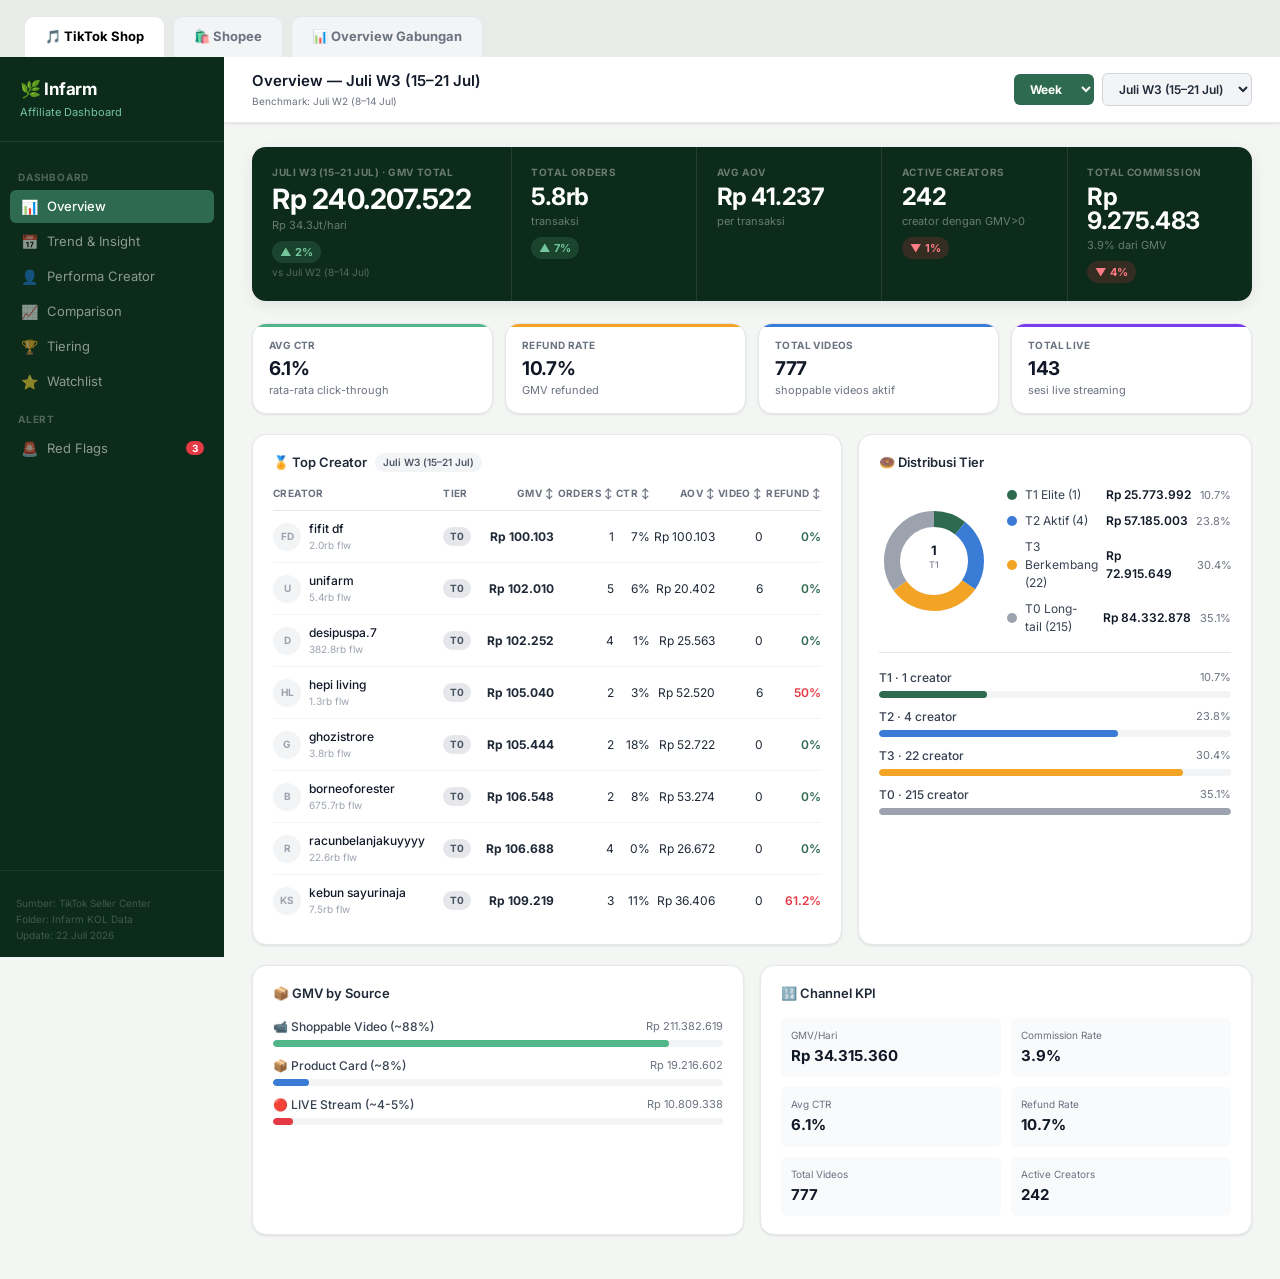
==== commit c766f53a: "Add Shopee platform and Combined Overview" ====
--- a/index.html
+++ b/index.html
@@ -171,11 +171,6 @@
 .ib-val{font-size:15px;font-weight:700;letter-spacing:-.3px}
 .ib-sub{font-size:10px;color:rgba(255,255,255,.4);margin-top:2px}
 
-.trend-table{width:100%;border-collapse:collapse}
-.trend-table th{font-size:10px;text-transform:uppercase;letter-spacing:.04em;color:var(--gray500);text-align:right;padding:8px 10px;border-bottom:2px solid var(--gray200)}
-.trend-table th:first-child{text-align:left}
-.trend-table td{padding:9px 10px;text-align:right;border-bottom:1px solid var(--gray100);font-size:13px}
-.trend-table td:first-child{text-align:left;font-weight:600;color:var(--gray800)}
 .trend-arrow-up{color:#52b788;font-weight:700}
 .trend-arrow-down{color:#e63946;font-weight:700}
 .crit-box{background:linear-gradient(135deg,#7f1d1d,#991b1b);color:#fff;border-radius:var(--r-lg);padding:16px 20px;margin-bottom:16px;display:flex;gap:14px;align-items:flex-start}
@@ -194,8 +189,8 @@
 .trend-table{width:100%;border-collapse:collapse}
 .trend-table th{font-size:10px;text-transform:uppercase;letter-spacing:.04em;color:rgba(255,255,255,.5);text-align:right;padding:8px 10px;border-bottom:2px solid rgba(255,255,255,.15)}
 .trend-table th:first-child{text-align:left}
-.trend-table td{padding:9px 10px;text-align:right;border-bottom:1px solid rgba(255,255,255,.08);font-size:13px}
-.trend-table td:first-child{text-align:left;font-weight:600}
+.trend-table td{padding:9px 10px;text-align:right;border-bottom:1px solid rgba(255,255,255,.08);font-size:13px;color:#fff}
+.trend-table td:first-child{text-align:left;font-weight:600;color:#fff}
 .trend-arrow-up{color:#74c69d;font-weight:700}
 .trend-arrow-down{color:#ff7d85;font-weight:700}
 .crit-box{background:linear-gradient(135deg,#7f1d1d,#991b1b);color:#fff;border-radius:var(--r-lg);padding:16px 20px;margin-bottom:16px;display:flex;gap:14px;align-items:flex-start}
@@ -213,9 +208,32 @@
 .ib-sub{font-size:10px;color:rgba(255,255,255,.4);margin-top:2px}
 .delta-chip{font-size:10px;font-weight:700;padding:2px 7px;border-radius:999px;display:inline-flex;align-items:center;gap:2px}
 
+.platform-switcher{display:flex;gap:8px;padding:16px 24px 0;background:#e8ebe8}
+.plat-tab{padding:10px 20px;border-radius:10px 10px 0 0;font-size:13px;font-weight:700;cursor:pointer;background:var(--gray100);color:var(--gray500);border:1px solid var(--gray200);border-bottom:none}
+.plat-tab.active{background:#fff;color:var(--g700)}
+.plat-tab.active.tt{color:#000}
+.plat-tab.active.sh{color:#EE4D2D}
+.platform-page{display:none}
+.platform-page.active{display:contents}
+#platform-combined.active{display:block}
+.combined-hero{display:grid;grid-template-columns:repeat(3,1fr);gap:14px;margin-bottom:16px}
+.ch-hero{background:linear-gradient(135deg,#0d2b1a,#1a3d28);border-radius:var(--r-lg);padding:20px;color:#fff}
+.ch-hero-label{font-size:11px;color:rgba(255,255,255,.5);text-transform:uppercase;letter-spacing:.04em}
+.ch-hero-val{font-size:26px;font-weight:800;margin-top:6px}
+.ch-hero-sub{font-size:11px;color:rgba(255,255,255,.5);margin-top:4px}
+.combined-split-bar{display:flex;height:28px;border-radius:6px;overflow:hidden;margin:10px 0}
+.sh-ch-badge{font-size:9px;background:var(--gray100);padding:2px 6px;border-radius:999px;margin-right:3px}
+.sh-network-flag{color:#b45309;font-size:9px;font-weight:700}
+
 </style>
 </head>
 <body>
+<div class="platform-switcher">
+  <div class="plat-tab active tt" onclick="switchPlatform('tiktok',this)">🎵 TikTok Shop</div>
+  <div class="plat-tab sh" onclick="switchPlatform('shopee',this)">🛍️ Shopee</div>
+  <div class="plat-tab" onclick="switchPlatform('combined',this)">📊 Overview Gabungan</div>
+</div>
+<div id="platform-tiktok" class="platform-page active">
 <div class="shell">
 <aside class="sb">
   <div class="sb-logo"><div class="sb-brand">🌿 Infarm</div><div class="sb-sub">Affiliate Dashboard</div></div>
@@ -252,7 +270,7 @@
     </div>
   </div>
   <div class="page active content" id="page-overview">
-    <div class="hero" id="hero-strip"></div>
+    <div class="hero" id="hero-strip"><div style="padding:20px;color:rgba(255,255,255,.6);font-size:13px">⏳ Memuat data...</div></div>
     <div class="card-grid cg-4 sec" id="sec-kpis"></div>
     <div class="panel-row pr-32">
       <div class="panel">
@@ -410,9 +428,84 @@
   </div>
 </main>
 </div>
+</div>
+
+<div id="platform-shopee" class="platform-page">
+<div class="shell">
+<aside class="sb">
+  <div class="sb-logo"><div class="sb-brand">🛍️ Infarm</div><div class="sb-sub">Shopee Affiliate Dashboard</div></div>
+  <nav class="sb-nav">
+    <div class="sb-grp">Dashboard</div>
+    <button class="nav-btn active"><span class="nav-ic">📊</span>Overview</button>
+  </nav>
+  <div class="sb-foot"><div class="sb-note">Sumber: Shopee Affiliate Portal<br>Folder: Infarm KOL Data _ Shopee<br>Update: 25 Juli 2026</div></div>
+</aside>
+<main class="main">
+  <div class="topbar"><div><div class="tb-title">Overview — Shopee Affiliate</div><div class="tb-meta">Juli W3 (15–21 Jul) · Baru 1 periode, trend historis menyusul</div></div></div>
+  <div class="page active content">
+    <div class="hero" id="sh-hero"></div>
+    <div class="card-grid cg-4 sec" id="sh-flags"></div>
+    <div class="panel-row pr-32">
+      <div class="panel">
+        <div class="panel-title">🏅 Top Creator <span class="ptag">Semua <span id="sh-creator-count"></span> creator · klik header buat sort</span></div>
+        <table class="dt"><thead><tr>
+          <th class="sortable" onclick="sortSH('nickname')">Creator <span class="sort-ic" id="sh-ic-nickname">↕</span></th>
+          <th>Tier</th>
+          <th class="r sortable" onclick="sortSH('gmv')">GMV <span class="sort-ic" id="sh-ic-gmv">↕</span></th>
+          <th class="r sortable" onclick="sortSH('orders')">Orders <span class="sort-ic" id="sh-ic-orders">↕</span></th>
+          <th class="r sortable" onclick="sortSH('aov')">AOV <span class="sort-ic" id="sh-ic-aov">↕</span></th>
+          <th class="r sortable" onclick="sortSH('n_channels')"># Channel <span class="sort-ic" id="sh-ic-n_channels">↕</span></th>
+        </tr></thead><tbody id="sh-tbody"></tbody></table>
+      </div>
+      <div class="panel">
+        <div class="panel-title">🍩 Distribusi Tier <span class="ptag">Shopee-specific</span></div>
+        <div id="sh-donut"></div>
+      </div>
+    </div>
+  </div>
+</main>
+</div>
+</div>
+
+<div id="platform-combined" class="platform-page">
+  <main class="main" style="width:100%">
+    <div class="topbar"><div><div class="tb-title">📊 Overview Gabungan — TikTok + Shopee</div><div class="tb-meta" id="combined-period-label">Major metrics saja, bukan detail</div></div></div>
+    <div class="page active content">
+      <div class="combined-hero" id="combined-hero"></div>
+      <div class="panel" style="margin-bottom:16px">
+        <div class="panel-title">📐 Kontribusi GMV per Platform</div>
+        <div id="combined-split"></div>
+      </div>
+      <div class="panel-row pr-2">
+        <div class="panel">
+          <div class="panel-title">👥 Active Creators <span class="ptag">TIDAK dijumlah</span></div>
+          <div id="combined-creators"></div>
+        </div>
+        <div class="panel">
+          <div class="panel-title">⚠️ Data Quality Notes</div>
+          <div id="combined-notes"></div>
+        </div>
+      </div>
+    </div>
+  </main>
+</div>
+
 <script>
-const D={"mei":{"overview":{"days":31,"total_gmv":1721250414,"gmv_per_day":55524207,"total_orders":46993,"avg_aov":36628,"active_creators":776,"refund_rate":11.3,"refunded":195120521,"commission":117112449,"commission_pct":6.8,"total_videos":11456,"total_lives":1857,"avg_ctr":6.0},"tiers":{"T1":{"count":16,"gmv":871813075,"gmv_pct":50.6,"orders":24531,"avg_ctr":4.3,"avg_aov":35539,"avg_refund":10.3,"total_videos":341},"T2":{"count":17,"gmv":288428093,"gmv_pct":16.8,"orders":6601,"avg_ctr":4.6,"avg_aov":43695,"avg_refund":11.8,"total_videos":619},"T3":{"count":71,"gmv":309248186,"gmv_pct":18.0,"orders":8165,"avg_ctr":5.2,"avg_aov":37875,"avg_refund":13.6,"total_videos":915},"T0":{"count":672,"gmv":251761060,"gmv_pct":14.6,"orders":7696,"avg_ctr":6.1,"avg_aov":32713,"avg_refund":11.5,"total_videos":9581}},"top":[["zen_garden1","zen garden1","T1",112010624,1925,3.0,0.0,58187,3,1,459218,11.3,7888176,196627],["aku_dan_kamu39","aku dan kamu39","T1",104329301,2233,2.0,0.0,46722,17,0,19794,7.1,8203802,0],["pejuangrupiah6082","pejuangrupiah6082","T1",91426746,1970,3.0,0.2,46410,11,0,16555,20.0,5404109,0],["petanicerdasofficial","petanicerdasofficial","T1",76314416,2568,5.0,0.2,29717,12,0,113984,5.5,5166766,0],["info.tani1","info.tani1","T1",75337228,3210,5.0,0.3,23470,7,0,39994,10.7,4916549,0],["bernadettameta","bernadettameta","T1",55835988,1143,4.0,0.3,48850,7,57,14132,6.3,4779758,41633924],["graha.belanja","graha.belanja","T1",52668310,1486,6.0,0.4,35443,0,0,9152,9.2,3259789,0],["kebunemarsela","kebunemarsela","T1",43217798,2562,5.0,0.3,16869,40,0,1615,4.6,2374887,0],["mpin.ceria","mpin.ceria","T1",38967175,1209,6.0,0.4,32231,12,0,76239,8.5,2328265,0],["lukman_nurhakiim","lukman nurhakiim","T1",36680202,1137,4.0,0.2,32261,35,0,32137,10.9,2687797,0],["mediaberkebunku","mediaberkebunku","T1",33039317,854,5.0,0.1,38688,91,0,70099,15.1,2097337,0],["daunkecilbonsai","daunkecilbonsai","T1",32421545,1065,4.0,0.2,30443,63,0,3274,4.9,2390203,0],["tanemteruspanen","tanemteruspanen","T1",30728225,774,4.0,0.1,39701,10,0,86850,13.9,2262670,0],["mikaylastore27","mikaylastore27","T1",30627418,1029,3.0,0.2,29764,30,0,7415,13.9,1914080,0],["kebunnada27_","kebunnada27","T1",29751487,1134,5.0,0.2,26236,3,0,66512,5.3,2220270,0],["rumah_hijaudaun","rumah hijaudaun","T1",28457295,232,5.0,0.1,122661,0,3,156421,17.4,1852537,0],["gsportt.99","gsportt.99","T2",24729956,625,8.0,0.5,39568,0,0,24957,7.1,1338621,0],["lanowagarden","lanowagarden","T2",24617270,539,3.0,0.1,45672,20,0,20073,7.5,1829641,0],["_kebunkecil","kebunkecil","T2",22934745,716,4.0,0.2,32032,51,0,4954,6.6,1236595,0],["jajang00134","jajang00134","T2",22453374,503,4.0,0.2,44639,0,0,5353,18.8,1042292,0],["capingpetani013","capingpetani013","T2",19354970,376,5.0,0.2,51476,10,0,77150,11.1,1557288,0],["bangimamsb1m","bangimamsb1m","T2",19119835,331,4.0,0.2,57764,0,0,11536,14.1,1075774,0],["omahmakmurtani","omahmakmurtani","T2",18555277,186,3.0,0.1,99760,115,57,16753,13.2,1185893,625458],["omahtaniblitar","omahtaniblitar","T2",16544846,338,3.0,0.2,48949,232,61,12217,9.8,1203542,1131252],["hijauhening","hijauhening","T2",15287582,333,5.0,0.2,45909,31,0,75514,8.7,1228655,0],["petanipati","petanipati","T2",15227747,290,7.0,0.2,52509,58,0,2157,14.6,1014351,0],["tamanorchid","tamanorchid","T2",15178959,335,5.0,0.3,45310,20,1,40100,5.5,917321,0],["qulhu.store","qulhu.store","T2",14246904,652,5.0,0.3,21851,8,0,4829,9.3,962154,0],["xhbao3","xhbao3","T2",14005339,417,0.0,0,33586,0,0,104,8.9,0,0],["bewok.77","bewok.77","T2",12884725,276,3.0,0.2,46684,2,0,13147,35.2,975400,0],["ergan_el_husaeni","ergan el husaeni","T2",11560647,209,4.0,0.3,55314,36,0,9711,9.0,895285,0],["abcdewi13_","abcdewi13","T2",11017072,185,6.0,0.2,59552,13,0,82165,16.1,799648,0],["zulfakebun","zulfakebun","T2",10708845,290,4.0,0.2,36927,23,0,19482,14.6,850307,0],["akar.serabut","akar.serabut","T3",9918053,211,5.0,0.1,47005,14,1,670811,15.7,645413,0],["warta.terkini","warta.terkini","T3",9863623,264,0.0,0,37362,0,0,50,15.9,0,0],["arrizky.olshop","arrizky.olshop","T3",9367854,212,3.0,0.2,44188,1,0,23584,15.7,513228,0],["mom_ziyah","mom ziyah","T3",8668593,209,4.0,0.1,41477,38,56,42869,6.4,721271,729935],["yazid.alhakim5","yazid.alhakim5","T3",8094234,148,5.0,0.1,54691,37,0,3270,17.6,548343,0],["parasparahiyangan","parasparahiyangan","T3",8075047,77,6.0,0.1,104871,1,0,15297,8.1,729544,0],["kemalstore.id","kemalstore.id","T3",8065994,402,9.0,0.4,20065,4,0,1307,12.3,482046,0],["bangnurma","bangnurma","T3",8018920,157,6.0,0.1,51076,27,0,11373,17.0,603538,0],["yadyku3","yadyku3","T3",7480385,158,3.0,0.2,47344,4,0,66718,24.9,523983,0],["berkahtani694","berkahtani694","T3",7272562,157,3.0,0.2,46322,5,0,9844,31.2,439988,0],["masbudiagus","masbudiagus","T3",7163049,129,4.0,0.2,55528,14,2,8334,16.3,583305,0],["masjanuri","masjanuri","T3",6192320,151,4.0,0.2,41009,31,0,124877,12.1,501871,0],["kangtanifarm","kangtanifarm","T3",6158863,255,5.0,0.4,24152,0,0,11597,12.5,512642,0],["toko_alatrumahtangga","toko alatrumahtangga","T3",6062749,110,3.0,0.3,55116,3,0,11471,31.2,424636,0],["alesis_vebiana","alesis vebiana","T3",5835220,151,5.0,0.2,38644,44,0,6949,13.9,420954,0],["holy_garden_product","holy garden product","T3",5662722,123,10.0,1.0,46038,3,0,2947,9.9,504898,0],["umi_ulfarm","umi ulfarm","T3",5634353,160,7.0,0.2,35215,16,0,34031,24.6,343330,0],["ree_paree","ree paree","T3",5477926,106,4.0,0.2,51679,85,98,911,12.7,449297,5430456],["melpaaa22","melpaaa22","T3",5086296,139,4.0,0.3,36592,1,0,3097,17.0,327249,0],["azeera_vismaya","azeera vismaya","T3",5083655,139,6.0,0.3,36573,26,0,7240,4.2,427010,0],["almask_store","almask store","T3",4891381,156,5.0,0.1,31355,3,0,1825,8.3,299394,0],["alya_cantik04","alya cantik04","T3",4759726,170,2.0,0.0,27998,4,0,3594,4.3,341177,0],["zakki.dirumah","zakki.dirumah","T3",4542517,107,4.0,0.1,42453,55,0,16998,6.8,324679,0],["orchid_vibes","orchid vibes","T3",4519514,182,6.0,0.3,24832,16,14,1543,5.3,297327,103337],["qulhu_green","qulhu green","T3",4331537,176,4.0,0.1,24611,20,0,46471,6.1,371168,0],["sahabat_petani12","sahabat petani12","T3",4327359,197,8.0,0.2,21966,7,4,1258,4.6,390395,16553],["susiwulanps22","susiwulanps22","T3",4265625,34,5.0,0.1,125460,15,0,11578,17.5,301561,0],["bendynupri","bendynupri","T3",4201687,113,6.0,0.1,37183,98,0,7081,11.1,357432,0],["racunbelanjakuyyyy","racunbelanjakuyyyy","T3",4194926,106,0.0,0,39575,0,0,22673,0.5,0,0],["mini_garden12","mini garden12","T3",4100003,83,6.0,0.1,49398,0,0,1080890,10.4,332277,0],["irfarm.id","irfarm.id","T3",4084547,53,6.0,0.1,77067,9,0,7635,20.8,199571,0],["bheata_oka","bheata oka","T3",4051736,152,7.0,0.1,26656,32,1,2339,18.9,313970,0],["usahabersama27","usahabersama27","T3",3975360,133,5.0,0.2,29890,129,1,1822,5.5,300700,0],["cafadoqila.shop","cafadoqila.shop","T3",3928785,89,5.0,0.3,44144,13,0,769,6.4,195053,0],["kebunwinda","kebunwinda","T3",3900785,92,2.0,0.0,42400,3,0,41520,8.9,337051,0],["rintulhermawan","rintulhermawan","T3",3760119,27,10.0,0.1,139264,1,0,11727,8.9,357520,0],["jajangdirumah","jajangdirumah","T3",3736910,76,3.0,0.2,49170,0,0,2737,12.6,208270,0],["odiek.palm","odiek.palm","T3",3663612,36,4.0,0.1,101767,8,0,19260,20.2,239010,0],["petaniku05","petaniku05","T3",3522107,139,4.0,0.3,25339,20,0,2055,5.2,216454,0],["valencimoet2","valencimoet2","T3",3494180,77,2.0,0.1,45379,2,44,5271,11.0,328972,3494180],["asgarjaya_09","asgarjaya 09","T3",3412175,71,8.0,0.1,48059,0,53,2322,12.0,244212,0],["lockall_an","lockall an","T3",3378234,85,5.0,0.2,39744,1,0,13165,14.0,247612,0],["tani.sejahtera.raya","tani.sejahtera.raya","T3",3371328,81,2.0,0.1,41621,3,0,14904,30.7,249016,0],["emarselaa","emarselaa","T3",3368641,74,4.0,0.1,45522,0,0,99504,20.1,261804,0],["halamanbertumbuh","halamanbertumbuh","T3",3327448,97,4.0,0.1,34304,1,0,8527,7.4,272489,0],["diary.ruby.fam","diary.ruby.fam","T3",3288509,68,5.0,0.2,48360,4,0,1674,7.0,170131,0],["shopbackid","shopbackid","T3",3246493,81,0.0,0,40080,0,0,394573,10.6,279640,0],["noviafradana","noviafradana","T3",3038589,140,7.0,0.2,21704,10,0,2053,1.5,232059,0],["najwaarilinda","najwaarilinda","T3",2956699,167,4.0,0.2,17705,8,0,5114,11.6,245659,0],["tantejesicaa_","tantejesicaa","T3",2832396,96,4.0,0.2,29504,0,0,1224,6.4,188561,0],["nivael6","nivael6","T3",2825259,83,0.0,0,34039,0,0,6,8.7,0,0],["berlianbiru19","berlianbiru19","T3",2781162,19,6.0,0.1,146377,35,0,2362,18.7,230376,0],["detti.herlina","detti.herlina","T3",2749681,82,4.0,0.2,33533,22,0,3612,15.2,188326,0],["nuha.2744","nuha.2744","T3",2712032,70,5.0,0.3,38743,0,0,4720,22.7,216161,0],["racuntiktokserbaguna17","racuntiktokserbaguna17","T3",2688934,122,6.0,0.7,22040,1,0,93015,14.2,248737,0],["hidroponiksukoharjo","hidroponiksukoharjo","T3",2623770,80,9.0,0.6,32797,1,0,2319,9.4,226190,0],["kebonkakaa","kebonkakaa","T3",2577377,25,6.0,0.2,103095,0,0,9897,27.7,238210,0],["ansellio","ansellio","T3",2528288,150,9.0,0.7,16855,0,0,1318,8.3,97581,0],["appsmoon3","appsmoon3","T3",2482263,72,0.0,0,34476,0,0,115,6.0,0,0],["gusfina92","gusfina92","T3",2461130,68,4.0,0.2,36193,9,3,2352,14.0,155866,0],["yasin_memel","yasin memel","T3",2448631,83,5.0,0.2,29502,0,0,1578,9.5,164478,0],["idn.st0re","idn.st0re","T3",2427817,60,5.0,0.1,40464,0,0,2459,9.9,183906,0],["sakha_kenzo","sakha kenzo","T3",2377783,125,6.0,0.3,19022,25,1,1254,28.7,91274,0],["yourserendipt","yourserendipt","T3",2356260,100,7.0,0.4,23563,0,0,352,25.8,199759,0],["ianialofficial","ianialofficial","T3",2306533,63,4.0,0.3,36612,0,0,1965,7.4,175315,0],["nursacai.98","nursacai.98","T3",2305965,47,5.0,0.3,49063,0,0,6537,17.6,196590,0],["mamaita3764","mamaita3764","T3",2275013,129,6.0,0.5,17636,4,0,2062,7.8,171678,0],["anasya5975","anasya5975","T3",2267785,52,4.0,0.3,43611,0,0,7046,19.3,136910,0],["iflyad_id_34","iflyad id 34","T3",2240699,65,0.0,0,34472,0,0,30,9.4,0,0],["saudagar_imamsb1m","saudagar imamsb1m","T3",2097223,36,5.0,0.2,58256,0,0,69891,23.2,123166,0],["ikayuliaratnasari","ikayuliaratnasari","T3",2059235,18,6.0,0.1,114402,2,0,4551,4.0,176859,0],["serbamurah851","serbamurah851","T0",1959824,121,7.0,0.2,16197,39,0,1906,8.1,101105,0],["involveasiaid","involveasiaid","T0",1931053,65,0.0,0,29709,0,0,2081,14.1,0,0],["chy_mel28","chy mel28","T0",1930069,76,4.0,0.4,25396,163,0,3073,3.7,162575,0],["kangdadang26","kangdadang26","T0",1915318,50,4.0,0.2,38306,216,0,1587,10.2,137532,0],["yennioktavia3","yennioktavia3","T0",1900470,57,5.0,0.2,33342,0,0,2731,6.6,147534,0],["mas.1stanto","mas.1stanto","T0",1890920,94,4.0,0.1,20116,32,0,835,13.2,130448,0],["sevydwika","sevydwika","T0",1883227,74,5.0,0.2,25449,9,0,2037,6.7,141963,0],["renie.rennie","renie.rennie","T0",1829321,55,5.0,0.3,33260,90,0,832,1.3,151901,0],["vigilantedreams","vigilantedreams","T0",1827222,46,4.0,0.2,39722,7,13,9914,6.1,130094,291715],["al.mau29","al.mau29","T0",1827219,74,4.0,0.2,24692,26,0,1016,5.3,74122,0],["kebun.tepirel","kebun.tepirel","T0",1826065,36,3.0,0.0,50724,1,0,31288,18.8,175082,0],["elzio_wijaya01","elzio wijaya01","T0",1826027,49,5.0,0.5,37266,0,0,260,13.1,166636,0],["eca9955","eca9955","T0",1824338,99,7.0,0.5,18428,0,0,4916,13.9,88543,0],["budiwanto_s.si","budiwanto s.si","T0",1771318,90,3.0,0.1,19681,0,0,6905,13.8,162243,0],["anompriagung","anompriagung","T0",1739304,76,8.0,0.7,22886,0,0,6540,7.4,156187,0],["astikarachmayanti","astikarachmayanti","T0",1709838,133,4.0,0.5,12856,3,0,3096,7.4,145318,0],["pt.cleverads.2","pt.cleverads.2","T0",1686706,62,0.0,0,27205,0,0,38,18.6,19226,0],["iniheni87","iniheni87","T0",1663713,39,6.0,0.2,42659,0,0,1961,0.9,146353,0],["araseo06","araseo06","T0",1639189,38,7.0,0.4,43137,0,0,3622,14.5,142013,0],["kotakbekalmakan21","kotakbekalmakan21","T0",1622138,36,4.0,0.4,45059,0,0,5689,1.6,108624,0],["_saaabella","saaabella","T0",1605568,29,6.0,0.0,55364,0,0,1649,7.4,136154,0],["defridickysatria","defridickysatria","T0",1555964,68,5.0,0.4,22882,0,0,3491,9.1,121299,0],["kebunloopy","kebunloopy","T0",1546999,30,6.0,0.1,51567,0,23,4288,14.0,144828,367394],["kebun_sayurinaja","kebun sayurinaja","T0",1518881,40,9.0,0.4,37972,0,0,7505,12.0,121225,0],["mang.ilham8","mang.ilham8","T0",1486494,35,2.0,0.1,42471,1,0,54983,55.6,112185,0],["perawatananggrekharian","perawatananggrekharian","T0",1475630,27,3.0,0.2,54653,37,0,2581,2.2,121128,0],["seewhatisee06","seewhatisee06","T0",1450692,42,0.0,0,34540,0,0,13,26.2,0,0],["ekaelguevara","ekaelguevara","T0",1430500,44,5.0,0.6,32511,27,68,7703,14.9,120442,1064558],["lalaa.garden","lalaa.garden","T0",1378919,28,3.0,0.0,49247,0,0,16652,3.9,129169,0],["quk_id","quk id","T0",1357140,45,0.0,0,30159,0,0,44,7.4,0,0],["ihsann_honda02","ihsann honda02","T0",1340019,70,5.0,0.2,19143,0,0,4738,8.5,71917,0],["jamilah.syasya","jamilah.syasya","T0",1335030,54,6.0,0.4,24723,14,0,2967,4.9,119793,0],["jeyuu21","jeyuu21","T0",1317280,2,14.0,14.3,658640,0,0,682,0.0,65412,0],["antonnano1","antonnano1","T0",1298936,26,4.0,0.2,49959,0,0,23180,6.5,77087,0],["bumiku952","bumiku952","T0",1295539,3,3.0,0.0,431846,741,0,1586,96.3,109841,0],["grosirsnackdepok","grosirsnackdepok","T0",1293969,44,6.0,0.1,29408,0,0,788,4.9,69666,0],["iswarini4","iswarini4","T0",1278000,36,6.0,0.2,35500,442,0,2024,14.7,68316,0],["iflyad_42_id","iflyad 42 id","T0",1277056,38,0.0,0,33607,0,0,22,16.3,0,0],["hobiku191","hobiku191","T0",1262743,40,3.0,0.1,31569,182,0,1056,10.7,109244,0],["sharing.good.stuff","sharing.good.stuff","T0",1252776,30,4.0,0.1,41759,0,0,9892,14.9,97929,0],["anggrekmajapahit","anggrekmajapahit","T0",1238595,28,3.0,0.2,44236,1,17,1871,4.1,119012,1213345],["rizkia.alf","rizkia.alf","T0",1232322,93,5.0,0.3,13251,0,0,23849,7.6,105975,0],["scalex16","scalex16","T0",1231683,36,0.0,0,34213,0,0,1029,12.2,0,0],["hobibons","hobibons","T0",1198756,60,5.0,0.4,19979,6,0,33414,10.5,104108,0],["kang.jawa.asli","kang.jawa.asli","T0",1197824,65,3.0,0.2,18428,0,0,12566,8.7,101585,0],["user824098861160","user824098861160","T0",1193998,37,0.0,0,32270,0,0,87,0.0,0,0],["berkeboon","berkeboon","T0",1191616,35,4.0,0.3,34046,7,0,1055,5.5,97601,0],["mengamukstr","mengamukstr","T0",1136647,40,7.0,0.6,28416,8,0,675,4.5,92198,0],["sarsgarden","sarsgarden","T0",1130602,22,5.0,0.1,51391,3,0,2417,28.8,80659,0],["tunggul.pohon","tunggul.pohon","T0",1118692,13,5.0,0.0,86053,0,0,96561,0.0,97254,0],["kebun_lely","kebun lely","T0",1116334,30,3.0,0.1,37211,142,1,16190,92.8,82069,0],["paktaninusantara","paktaninusantara","T0",1111578,21,2.0,0.1,52932,30,28,1441,21.8,84708,387361],["therose.one","therose.one","T0",1098540,48,7.0,0.2,22886,11,0,2388,0.0,78825,0],["erha_ajaa","erha ajaa","T0",1084609,78,7.0,0.6,13905,0,0,3382,6.5,87475,0],["armstore123","armstore123","T0",1075567,19,2.0,0.1,56609,0,0,67905,10.8,61787,0],["minigardenn_","minigardenn","T0",1066676,73,4.0,0.3,14612,14,0,967,2.9,72432,0],["kebungayatri","kebungayatri","T0",1027125,31,5.0,0.3,33133,2,0,15573,14.0,96143,0],["iflytek01_dsp","iflytek01 dsp","T0",1017474,32,0.0,0,31796,0,0,555,0.0,0,0],["manmuhktar","manmuhktar","T0",975598,48,7.0,0.2,20325,7,2,4931,18.6,82329,0],["regalista_store","regalista store","T0",959861,15,5.0,0.2,63991,1,0,2782,10.9,58904,0],["toko.urwah.albari04","toko.urwah.albari04","T0",954822,48,5.0,0.1,19892,8,0,1184,8.3,55811,0],["ubay.garden","ubay.garden","T0",939222,23,2.0,0.0,40836,0,0,463997,48.5,82326,0],["indomaretonline","indomaretonline","T0",935955,34,8.0,0.2,27528,0,0,2610,4.6,88005,0],["gunawanwijayanto9","gunawanwijayanto9","T0",922900,58,10.0,0.9,15912,3,0,758,2.8,82462,0],["agnzz41","agnzz41","T0",919225,54,5.0,0.4,17023,0,0,401,19.3,44776,0],["bangromastore","bangromastore","T0",915699,20,4.0,0.2,45785,162,0,1241,15.9,67173,0],["irvan_furbaya","irvan furbaya","T0",903913,21,3.0,0.1,43043,6,0,3707,7.8,71230,0],["ipamulaa","ipamulaa","T0",895896,31,3.0,0.2,28900,0,0,2551,8.7,81594,0],["robindmarley","robindmarley","T0",894437,16,3.0,0.1,55902,8,0,751,0.0,46210,0],["menjualobatdanpupukcair","menjualobatdanpupukcair","T0",886830,21,2.0,0.3,42230,2,64,11639,3.0,79467,853500],["beritalebaran2026","beritalebaran2026","T0",873036,16,4.0,0.1,54565,21,0,980,8.0,61749,0],["nursyamsanursya","nursyamsanursya","T0",868382,32,7.0,0.3,27137,0,0,798,9.1,81328,0],["kebunkecilbykaa_","kebunkecilbykaa","T0",861604,23,4.0,0.2,37461,0,0,38623,0.0,76699,0],["devandra550","devandra550","T0",851472,18,1.0,0.2,47304,0,0,16766,3.9,60578,0],["mayfarmhidroponik05","mayfarmhidroponik05","T0",846861,12,5.0,0.1,70572,25,1,15414,2.2,54311,0],["masandriherbal","masandriherbal","T0",841929,38,5.0,0.2,22156,7,0,2567,0.0,56978,0],["bibit.borneo","bibit.borneo","T0",841335,21,4.0,0.1,40064,0,0,122824,23.3,75496,0],["mamaid88","mamaid88","T0",827430,60,7.0,0.4,13790,3,0,711,19.9,75244,0],["kebunku97","kebunku97","T0",825863,21,3.0,0.2,39327,185,0,1280,0.0,74202,0],["zainulazizah18","zainulazizah18","T0",820629,6,12.0,5.9,136772,0,0,55,15.8,70973,0],["patanistore1","patanistore1","T0",819373,36,6.0,0.6,22760,11,0,1652,5.4,71464,0],["keranjangkita.byutami","keranjangkita.byutami","T0",818043,32,6.0,0.3,25564,0,0,1350,3.7,74015,0],["dosenbibit2108","dosenbibit2108","T0",813758,39,3.0,0.2,20866,3,0,20170,10.4,71290,0],["danivanhauten","danivanhauten","T0",798928,29,5.0,0.2,27549,0,0,798,7.3,69073,0],["deepleaper15","deepleaper15","T0",792474,14,0.0,0,56605,0,0,12,5.9,0,0],["kebunhasnaaa","kebunhasnaaa","T0",776710,20,3.0,0.1,38836,0,0,19838,13.7,70581,0],["dua.hati87","dua.hati87","T0",770003,15,7.0,0.3,51334,0,0,1480,2.9,67980,0],["market.legend08","market.legend08","T0",762993,44,8.0,0.9,17341,0,0,939,10.7,33653,0],["dl30346","dl30346","T0",755325,27,0.0,0,27975,0,0,5,9.6,0,0],["handisobut","handisobut","T0",747059,13,5.0,0.0,57466,0,0,33835,18.7,65103,0],["hobiternak_berkebun","hobiternak berkebun","T0",734893,45,4.0,0.2,16331,20,2,1078,9.1,62468,0],["deny.setya55","deny.setya55","T0",725662,17,10.0,1.0,42686,16,0,2002,0.0,42193,0],["kebunmini122","kebunmini122","T0",723793,34,7.0,0.2,21288,1,0,825,10.4,45935,0],["tukangcomot5","tukangcomot5","T0",698470,16,3.0,0.1,43654,1,0,1608,0.0,56850,0],["lie.lie110","lie.lie110","T0",696861,11,4.0,0.2,63351,0,0,4788,0.0,64060,0],["bratta.97","bratta.97","T0",694267,17,5.0,0.1,40839,0,0,1222,9.2,62757,0],["raindiva_","raindiva","T0",688550,23,4.0,0.2,29937,14,0,2208,0.0,40254,0],["_langvzxx","langvzxx","T0",687601,22,0.0,0,31255,0,0,8360,1.3,0,0],["abstore002","abstore002","T0",685824,29,9.0,0.3,23649,5,0,3127,0.0,36442,0],["bumilangit.almahyra","bumilangit.almahyra","T0",684707,32,5.0,0.3,21397,41,0,1089,0.0,62394,0],["bibitindonesia1","bibitindonesia1","T0",684523,30,4.0,0.3,22817,0,0,471,16.6,60886,0],["bonita_777mdo","bonita 777mdo","T0",680833,10,4.0,0.1,68083,0,45,41722,0.0,64679,545715],["tamanningrat","tamanningrat","T0",678704,22,4.0,0.1,30850,3,9,4968,10.1,64992,620575],["bh.petani","bh.petani","T0",676422,13,4.0,0.2,52032,3,23,24437,0.0,63598,676422],["gembor.merah","gembor.merah","T0",675106,35,5.0,0.5,19289,0,0,5079,14.5,29553,0],["harapanhati3","harapanhati3","T0",672808,18,3.0,0.2,37378,3,0,21551,5.0,55137,0],["dapurkebunkian","dapurkebunkian","T0",647432,8,2.0,0.0,80929,1,0,41193,0.0,60119,0],["dul_saripudin","dul saripudin","T0",643198,12,4.0,0.1,53600,17,0,45464,14.2,38208,0],["pondokgarden1","pondokgarden1","T0",634088,19,6.0,0.1,33373,0,0,11676,3.2,45296,0],["zia.farm5","zia.farm5","T0",630252,16,2.0,0.0,39391,0,0,139764,5.1,53235,0],["akunresmidani12","akunresmidani12","T0",630138,12,3.0,0.1,52512,3,88,3126,0.0,54567,595366],["kristinanovi_","kristinanovi","T0",629354,16,5.0,0.4,39335,2,0,2338,4.0,55483,0],["tariesanjaya0","tariesanjaya0","T0",619265,13,3.0,0.2,47636,2,0,40535,28.2,38742,0],["hardiyansah0107","hardiyansah0107","T0",609950,20,4.0,0.1,30498,2,0,1898,24.6,35466,0],["raraasrani","raraasrani","T0",609571,31,8.0,0.6,19664,0,0,1392,10.5,51145,0],["shabiragrape","shabiragrape","T0",609151,15,5.0,0.3,40610,5,0,3889,9.5,53956,0],["pt.das","pt.das","T0",602944,9,5.0,0.1,66994,0,0,107730,24.6,37126,0],["shiroshimanagasaki","shiroshimanagasaki","T0",595718,13,2.0,0.1,45824,3,39,2069,8.7,53421,530438],["desipuspa.7","desipuspa.7","T0",587517,4,1.0,0.0,146879,1,0,369966,51.9,56840,0],["adelina_garden","adelina garden","T0",576852,4,4.0,0.1,144213,2,0,2074,0.0,46364,0],["sarea.farm","sarea.farm","T0",571300,23,4.0,0.2,24839,2,0,2195,37.7,50663,0],["fatimahazzahra0804","fatimahazzahra0804","T0",566073,26,8.0,0.4,21772,1,0,699,5.0,53539,0],["brillian.beanfarm","brillian.beanfarm","T0",553888,26,4.0,0.3,21303,24,0,737,2.1,37551,0],["murauagrojaya.skt","murauagrojaya.skt","T0",551237,30,4.0,0.6,18375,0,0,5682,8.4,33698,0],["maulida.store30","maulida.store30","T0",547143,12,2.0,0.1,45595,8,0,8900,17.7,43430,0],["akangkebun_","akangkebun","T0",545366,17,5.0,0.2,32080,12,0,2377,0.0,47360,0],["petani_komplek","petani komplek","T0",544023,16,6.0,0.4,34001,0,0,9854,3.6,35838,0],["hendra_goddong_anyar","hendra goddong anyar","T0",540088,17,9.0,0.7,31770,0,0,5191,0.0,36217,0],["berkahonline112","berkahonline112","T0",537904,12,10.0,0.2,44825,6,0,1258,85.7,45623,0],["putry_lestari0797","putry lestari0797","T0",533042,25,5.0,0.2,21322,0,0,1856,0.0,34914,0],["kangkungnanang","kangkungnanang","T0",523379,23,5.0,0.2,22756,11,0,1109,21.7,42234,0],["rio217248","rio217248","T0",521057,18,3.0,0.0,28948,0,0,5908,23.6,46077,0],["riodaffa87","riodaffa87","T0",520113,23,8.0,1.3,22614,0,0,865,3.3,42069,0],["tumbuhdirumah.id","tumbuhdirumah.id","T0",517531,11,8.0,0.2,47048,3,0,2439,0.0,48588,0],["erikaninda7","erikaninda7","T0",513473,7,5.0,0.1,73353,0,0,563535,0.0,33113,0],["akunkangiman","akunkangiman","T0",511526,6,4.0,0.1,85254,0,0,1693,0.0,49013,0],["udin07537","udin07537","T0",511326,12,8.0,0.5,42610,0,0,8360,12.7,30711,0],["setyani_gardening","setyani gardening","T0",508244,17,5.0,0.2,29897,3,0,3414,21.6,38770,0],["bonengsilly","bonengsilly","T0",502620,25,6.0,0.4,20105,1,0,932,5.5,28422,0],["andi.pelor","andi.pelor","T0",500561,9,3.0,0.2,55618,0,0,15352,0.0,42141,0],["farm99.id","farm99.id","T0",497859,5,3.0,0.0,99572,15,0,7317,19.4,34656,0],["tuninglanjarsari","tuninglanjarsari","T0",497353,16,3.0,0.3,31085,0,0,5326,5.4,43443,0],["setyatelurfarm","setyatelurfarm","T0",491406,13,7.0,0.9,37800,2,0,80831,0.0,33809,0],["flip_id","flip id","T0",490624,9,0.0,0,54514,0,0,189924,0.0,0,0],["muslimstore88","muslimstore88","T0",481472,8,3.0,0.2,60184,3,0,21832,0.0,35626,0],["pusatsolusiberkebun","pusatsolusiberkebun","T0",479189,10,2.0,0.2,47919,49,3,3244,0.0,23733,0],["susmawaati","susmawaati","T0",477228,15,4.0,0.2,31815,111,0,1270,7.0,37663,0],["ginaekiaaa","ginaekiaaa","T0",475360,18,6.0,0.2,26409,0,0,7742,16.2,42529,0],["spider_1028","spider 1028","T0",470059,15,4.0,0.1,31337,4,0,992,29.7,36144,0],["dl3048","dl3048","T0",468663,14,0.0,0,33476,0,0,1,8.4,0,0],["gardenstory09","gardenstory09","T0",468356,8,7.0,0.3,58544,0,0,29302,3.6,41556,0],["llshifaaja","llshifaaja","T0",464916,24,7.0,0.4,19372,1,0,11183,8.8,40385,0],["mas.adhityo","mas.adhityo","T0",463705,20,5.0,0.4,23185,9,0,1627,23.5,33218,0],["diamond_foundation","diamond foundation","T0",460277,5,2.0,0.1,92055,21,0,1226,0.0,24102,0],["suarseor","suarseor","T0",457330,12,3.0,0.1,38111,2,0,996,47.6,40902,0],["petaniyt","petaniyt","T0",454819,11,4.0,0.1,41347,0,0,8526,8.9,35700,0],["bundatien7","bundatien7","T0",454430,12,8.0,0.4,37869,0,0,112973,9.9,39221,0],["galerianggrekkangbasyir","galerianggrekkangbasyir","T0",451909,10,7.0,0.8,45191,0,0,6419,0.0,25753,0],["rarani_zafarani","rarani zafarani","T0",445221,11,4.0,0.2,40475,13,0,1361,0.0,38062,0],["audiaparaz","audiaparaz","T0",442783,17,3.0,0.1,26046,0,0,1013,15.0,40787,0],["kebunpakmandor","kebunpakmandor","T0",440949,19,7.0,0.3,23208,0,0,1352,3.2,34606,0],["hendrasihombing_","hendrasihombing","T0",434353,23,6.0,0.4,18885,2,0,396294,6.5,18875,0],["mekartani11","mekartani11","T0",433409,4,4.0,0.1,108352,12,0,594,66.0,38407,0],["ryuxgh2","ryuxgh2","T0",429785,28,7.0,0.4,15349,0,0,555,6.6,36586,0],["kangjang48","kangjang48","T0",429711,18,5.0,0.2,23873,0,0,1851,18.7,30458,0],["harapan.tani7","harapan.tani7","T0",429410,12,3.0,0.2,35784,2,0,38315,17.3,28897,0],["homefinds.id36","homefinds.id36","T0",427483,7,5.0,0.2,61069,1,0,1604,19.9,19922,0],["sarana.tani","sarana.tani","T0",421127,9,7.0,0.9,46792,0,0,2142,0.0,40645,0],["amor.farmandgarden","amor.farmandgarden","T0",419112,7,3.0,0.0,59873,3,0,125666,0.0,33007,0],["payamantok3","payamantok3","T0",415883,18,4.0,0.1,23105,12,0,1250,4.1,27249,0],["initeyun07","initeyun07","T0",415161,13,3.0,0.2,31935,12,0,17125,0.0,26662,0],["katinipasir","katinipasir","T0",414902,8,6.0,0.1,51863,0,0,10507,16.3,38517,0],["michaellis.212","michaellis.212","T0",413946,21,2.0,0.1,19712,16,0,1257,7.5,25492,0],["new.farm87","new.farm87","T0",410630,19,10.0,1.4,21612,0,0,8206,12.4,37898,0],["cahngunung_","cahngunung","T0",409687,16,10.0,0.4,25605,1,0,2479,13.8,36664,0],["buahstrawberry10","buahstrawberry10","T0",408825,11,2.0,0.1,37166,1,42,1730,5.7,37918,311569],["monkayy52","monkayy52","T0",408226,12,5.0,0.4,34019,0,0,28552,25.0,32305,0],["athayanurbadrudduja","athayanurbadrudduja","T0",407666,19,6.0,0.3,21456,2,0,623,13.1,22805,0],["razelda1620","razelda1620","T0",404062,19,7.0,0.3,21266,0,0,831,0.0,35564,0],["iyan_andriyanto","iyan andriyanto","T0",402808,15,5.0,0.1,26854,0,0,8412,0.0,33100,0],["ayu.mahadewi2","ayu.mahadewi2","T0",402545,4,0.0,100.0,100636,0,0,385,0.0,31653,0],["nmc.chess","nmc.chess","T0",398506,26,7.0,1.2,15327,0,0,12786,3.8,36929,0],["kebunmahobi","kebunmahobi","T0",395378,7,5.0,0.0,56483,0,0,433230,0.0,32829,0],["ky_bk8","ky bk8","T0",392916,12,0.0,0,32743,0,0,2285,0.0,16681,0],["heysunni_","heysunni","T0",391483,13,5.0,0.1,30114,0,0,1699,17.3,37602,0],["adi.jowo67","adi.jowo67","T0",390165,11,7.0,0.4,35470,0,0,710,9.3,37647,0],["hamkayusup7","hamkayusup7","T0",386715,10,4.0,0.3,38672,0,0,874,24.7,32576,0],["nakamalgarden99","nakamalgarden99","T0",385600,22,4.0,0.4,17527,6,0,2135,7.1,29428,0],["imzkdrama","imzkdrama","T0",384593,14,2.0,0.1,27471,0,69,4713,59.2,30212,384593],["berkebun","berkebun","T0",383554,11,10.0,0.9,34869,0,0,2480,0.0,20113,0],["rajahutans","rajahutans","T0",381441,6,9.0,0.8,63574,0,0,63563,95.0,28457,0],["anjanishl","anjanishl","T0",380801,6,3.0,0.1,63467,0,0,3388,15.6,24800,0],["lelaledungcooking","lelaledungcooking","T0",380671,9,2.0,0.0,42297,10,0,790962,15.2,25825,0],["kebunzora","kebunzora","T0",376175,17,9.0,0.1,22128,0,0,6100,21.3,20714,0],["rumah_anfida","rumah anfida","T0",369837,13,3.0,0.0,28449,0,0,1417,0.0,34389,0],["awanrabbitsfarm","awanrabbitsfarm","T0",367929,6,3.0,0.0,61322,0,0,6307,34.3,32633,0],["susiltw","susiltw","T0",367182,10,9.0,1.0,36718,0,0,10774,0.0,19214,0],["petakunpad","petakunpad","T0",365505,1,0.0,0,365505,0,0,2989,0.0,18128,0],["japung.affiliator","japung.affiliator","T0",364940,15,5.0,0.3,24329,8,0,1584,6.6,33553,0],["kebun.asy_co","kebun.asy co","T0",361926,6,3.0,0.2,60321,0,0,183,50.2,33535,0],["christinaryu2","christinaryu2","T0",360771,10,6.0,0.7,36077,2,0,2024,0.0,34794,0],["berkebunsantai","berkebunsantai","T0",359673,11,4.0,0.2,32698,0,0,9516,7.2,34682,0],["involveasiaid02","involveasiaid02","T0",358488,13,0.0,0,27576,0,0,55,40.0,0,0],["briandominque","briandominque","T0",358188,8,0.0,0,44774,0,0,1,31.1,0,0],["hendjaya25","hendjaya25","T0",357042,28,4.0,0.4,12752,0,0,63928,9.4,31980,0],["media.belajar.ber","media.belajar.ber","T0",354687,9,13.0,1.2,39410,1,0,3465,8.7,18082,0],["kebunhijaumama","kebunhijaumama","T0",353287,12,2.0,0.1,29441,1713,0,1967,19.3,19100,0],["bumiberkahjaya","bumiberkahjaya","T0",351912,22,5.0,0.2,15996,0,0,1483,11.3,31174,0],["mazafi2210","mazafi2210","T0",347355,6,3.0,0.1,57892,2,0,25848,13.9,33625,0],["beautyme120","beautyme120","T0",346693,1,29.0,14.3,346693,0,0,6566,100.0,34056,0],["subur.tani00","subur.tani00","T0",345083,9,5.0,0.3,38343,5,0,797,0.0,33144,0],["arri_dndr","arri dndr","T0",344062,7,4.0,0.3,49152,8,0,22482,0.0,24299,0],["ciptaabdian1","ciptaabdian1","T0",342772,10,4.0,0.2,34277,367,0,2055,0.0,13486,0],["yanti.garden","yanti.garden","T0",336740,6,4.0,0.2,56123,0,45,6714,0.0,29965,336740],["dapoerwei","dapoerwei","T0",333864,7,2.0,0.2,47695,3,0,3504,0.0,26199,0],["samunaka.farm","samunaka.farm","T0",332588,6,9.0,0.5,55431,1,0,1002,56.3,32300,0],["randomshop973","randomshop973","T0",331719,13,8.0,0.7,25517,4,0,1001,12.3,29371,0],["ibudan5hanum","ibudan5hanum","T0",328656,13,7.0,0.1,25281,1,0,16982,0.0,18587,0],["gede.wahyu394","gede.wahyu394","T0",327092,2,0.0,25.0,163546,0,0,477,0.0,32509,0],["euricolemos6","euricolemos6","T0",326800,2,12.0,4.7,163400,0,0,1215,41.6,30600,0],["mitaulhsn","mitaulhsn","T0",324999,4,4.0,0.0,81250,3,0,36671,0.0,26622,0],["uwey36","uwey36","T0",320234,7,2.0,0.1,45748,5,0,9207,24.6,27844,0],["tiktokracunku","tiktokracunku","T0",320124,8,3.0,0.1,40016,253,0,14946,54.7,13255,0],["ryan_satria18","ryan satria18","T0",319735,13,3.0,0.1,24595,3,0,9046,11.2,21656,0],["nineungflorist","nineungflorist","T0",317784,7,6.0,0.2,45398,12,0,1921,0.0,28702,0],["tiray0408","tiray0408","T0",316494,9,7.0,0.4,35166,0,0,113,4.5,14207,0],["kwt.maju.sejahter","kwt.maju.sejahter","T0",316467,7,11.0,0.1,45210,0,0,2167,9.3,27288,0],["thegolazofarm","thegolazofarm","T0",315607,6,6.0,0.2,52601,0,0,4430,33.8,29747,0],["sumandapratama","sumandapratama","T0",314701,6,0.0,0,52450,0,0,1193,0.0,10537,0],["bg.nannan20","bg.nannan20","T0",308973,4,10.0,2.6,77243,0,0,1002,55.0,22233,0],["putrinabila1001","putrinabila1001","T0",308070,2,5.0,0.3,154035,8,0,4092,0.0,26912,0],["lylyn.123s","lylyn.123s","T0",306445,6,0.0,0,51074,0,0,10470,0.0,0,0],["scalex_id","scalex id","T0",306229,6,0.0,0,51038,0,0,0,0.0,0,0],["rumahsampingkebun","rumahsampingkebun","T0",305999,17,6.0,0.1,18000,0,1,20075,24.6,21475,0],["riza.rezita2","riza.rezita2","T0",304661,9,4.0,0.3,33851,77,0,2566,13.3,18041,0],["almahyrasfana","almahyrasfana","T0",304177,27,4.0,0.3,11266,0,0,6429,3.2,12687,0],["suho_07","suho 07","T0",302473,12,7.0,0.5,25206,0,0,154,9.1,27754,0],["perabot.santuy","perabot.santuy","T0",300458,23,3.0,0.4,13063,9,0,673,0.0,26082,0],["fa95385","fa95385","T0",299674,10,0.0,0,29967,0,0,389,9.8,4792,0],["hallooaprill","hallooaprill","T0",298762,3,0.0,300.0,99587,0,0,874,0.0,21880,0],["usertc439ehodx","usertc439ehodx","T0",298573,4,3.0,0.1,74643,5,0,8977,26.0,20500,0],["hobikubelanja05","hobikubelanja05","T0",297800,2,21.0,6.1,148900,0,0,1477,0.0,23806,0],["ramadan0839_","ramadan0839","T0",296493,6,2.0,0.2,49416,1,88,9168,42.3,21156,296493],["gardenhouseael","gardenhouseael","T0",295035,19,4.0,0.2,15528,0,0,10399,14.0,19791,0],["bangtani.id","bangtani.id","T0",294693,10,2.0,0.2,29469,33,18,2010,21.0,26547,143150],["kebunkuu.official","kebunkuu.official","T0",290813,9,3.0,0.0,32313,25,0,2173,0.0,22726,0],["tifarm.id_stuff","tifarm.id stuff","T0",290408,8,5.0,0.3,36301,0,0,70,9.3,26852,0],["riviewfresh","riviewfresh","T0",288936,6,2.0,0.1,48156,0,76,2592,6.7,26364,288936],["pojokagrikultur","pojokagrikultur","T0",287372,7,5.0,0.1,41053,8,0,1352,0.0,18416,0],["richardkurniawan81","richardkurniawan81","T0",286434,5,4.0,0.2,57287,10,0,12488,28.8,23600,0],["kebunimpiann","kebunimpiann","T0",286120,5,7.0,0.3,57224,1,0,3299,0.0,26808,0],["tokoayahberkah","tokoayahberkah","T0",285002,7,3.0,0.3,40715,75,0,3631,0.0,27560,0],["mumtaz_garden","mumtaz garden","T0",283511,4,4.0,0.1,70878,1,0,37254,54.3,26512,0],["silpilivii","silpilivii","T0",282526,2,3.0,0.0,141263,0,0,63771,0.0,26064,0],["anggachmd","anggachmd","T0",282499,6,2.0,0.0,47083,0,19,896,0.0,25142,282499],["dapur.organik1","dapur.organik1","T0",281313,6,3.0,0.0,46886,0,0,15972,4.2,26335,0],["ayusuryaningrat7","ayusuryaningrat7","T0",278886,7,13.0,0.3,39841,0,0,1570,31.3,26743,0],["nadhirahilya3","nadhirahilya3","T0",278621,17,5.0,0.3,16389,1,0,1076,21.4,13258,0],["sorehari","sorehari","T0",278615,7,6.0,0.4,39802,8,0,1169,8.6,22454,0],["rizqan.katsir","rizqan.katsir","T0",276841,7,4.0,0.3,39549,0,0,20699,0.0,26190,0],["mayaasfirayon","mayaasfirayon","T0",275037,3,13.0,4.3,91679,0,0,1072,45.2,18398,0],["sulis_8022","sulis 8022","T0",273342,4,13.0,2.6,68336,0,0,1173,0.0,19827,0],["minigardenzivana","minigardenzivana","T0",270153,6,4.0,0.0,45026,3,0,10857,10.1,26271,0],["ayeshamahdeya.a","ayeshamahdeya.a","T0",269887,9,5.0,0.3,29987,8,0,660,6.8,24597,0],["abahrdh","abahrdh","T0",268751,8,10.0,0.2,33594,33,0,1297,0.0,23585,0],["teguhprayogi423","teguhprayogi423","T0",268390,4,1.0,0.1,67098,26,0,1077,12.0,17097,0],["beautyonat","beautyonat","T0",267185,8,0.0,0,33398,0,0,13383,18.9,0,0],["bidnextoko4","bidnextoko4","T0",265827,5,0.0,0,53165,0,0,0,41.1,0,0],["creatorpestepes","creatorpestepes","T0",263600,1,10.0,5.0,263600,0,0,1831,100.0,25000,0],["masamba_nhawi","masamba nhawi","T0",261026,9,5.0,0.1,29003,0,0,3085,0.0,11033,0],["tokourwahalbariqi313","tokourwahalbariqi313","T0",258218,14,4.0,0.2,18444,7,0,1140,5.9,19573,0],["gegerlife","gegerlife","T0",257288,12,3.0,0.3,21441,5,0,2812,8.6,22791,0],["santripojokkudus","santripojokkudus","T0",256368,20,14.0,1.0,12818,13,0,7402,3.8,22272,0],["hamdan47466","hamdan47466","T0",256366,15,3.0,0.1,17091,0,0,6163,0.0,23695,0],["kharismakebun","kharismakebun","T0",256265,3,0.0,7.3,85422,0,0,237,0.0,22220,0],["tanishoop1","tanishoop1","T0",254364,16,4.0,0.4,15898,7,0,1165,12.9,21950,0],["shen.liu79","shen.liu79","T0",254215,7,0.0,0,36316,0,0,1,16.7,0,0],["mastani_399","mastani 399","T0",252813,4,6.0,0.1,63203,0,6,3545,24.1,23541,0],["zarah13567","zarah13567","T0",252220,7,2.0,0.1,36031,4,0,8303,0.0,22210,0],["serbaserbi.03","serbaserbi.03","T0",252215,7,2.0,0.1,36031,21,75,3654,11.7,23621,252215],["bebeyy13_","bebeyy13","T0",251920,2,29.0,28.6,125960,0,0,6146,50.0,25192,0],["elly8948","elly8948","T0",251309,6,9.0,0.1,41885,2,0,1799,0.0,14140,0],["playstore869","playstore869","T0",251001,5,6.0,0.3,50200,2,0,868,55.9,12504,0],["d.store96","d.store96","T0",250845,2,6.0,0.2,125422,0,0,37540,52.2,18600,0],["iis_idstore","iis idstore","T0",250359,4,3.0,0.2,62590,4,0,5673,0.0,14760,0],["pekarangan.hijau","pekarangan.hijau","T0",250224,3,2.0,0.0,83408,8,0,59276,18.6,21029,0],["dikar105","dikar105","T0",248776,8,6.0,0.1,31097,31,0,1882,9.1,23830,0],["pejuangsubuh216","pejuangsubuh216","T0",247526,13,4.0,0.4,19040,1,0,10607,40.5,17121,0],["bu.utiq","bu.utiq","T0",245490,2,1.0,0.0,122745,0,0,60050,0.0,24220,0],["ungie_94","ungie 94","T0",244260,1,10.0,0.9,244260,0,0,5789,0.0,13545,0],["ody_koirudin","ody koirudin","T0",243975,11,7.0,0.3,22180,5,0,1691,20.9,20229,0],["wanday0ne1","wanday0ne1","T0",243764,2,14.0,14.3,121882,0,0,846,0.0,23855,0],["ninamahmud62","ninamahmud62","T0",243396,3,25.0,7.5,81132,0,0,1058,47.6,23775,0],["nugy_30","nugy 30","T0",240641,5,6.0,0.6,48128,1,0,1999,0.0,23334,0],["maqilhaidar","maqilhaidar","T0",239958,12,4.0,0.2,19996,6,0,1608,16.3,21051,0],["petshopbogor","petshopbogor","T0",238134,6,3.0,0.4,39689,1,0,5904,32.7,20175,0],["ngadiman73","ngadiman73","T0",237467,11,8.0,0.8,21588,7,0,7678,20.3,18375,0],["adityashop34","adityashop34","T0",236544,10,5.0,0.3,23654,8,0,1316,0.0,26610,0],["howruyt","howruyt","T0",236425,1,8.0,1.1,236425,0,0,586,0.0,22639,0],["icalluroses_","icalluroses","T0",236310,4,6.0,0.2,59078,4,1,2355,0.0,19857,0],["ebipurnadi22","ebipurnadi22","T0",231218,5,6.0,0.1,46244,22,0,4947,0.0,12443,0],["hanifagro30","hanifagro30","T0",230834,5,4.0,0.0,46167,1,0,79703,15.3,13182,0],["benjayamakmur","benjayamakmur","T0",230418,11,5.0,0.2,20947,1,0,4452,4.5,21962,0],["fejuang.afliate","fejuang.afliate","T0",230178,4,2.0,0.4,57544,0,0,1323,73.4,12350,0],["onetatani","onetatani","T0",229510,5,5.0,0.1,45902,3,0,1433,14.5,20300,0],["milfar.id","milfar.id","T0",227814,3,3.0,0.1,75938,0,0,103718,0.0,10888,0],["ubaidilah.id","ubaidilah.id","T0",227304,12,5.0,0.3,18942,16,0,191,12.6,17091,0],["rumahalanaz","rumahalanaz","T0",226859,4,5.0,0.2,56715,0,0,140190,145.5,18197,0],["auliapelantapijalan11","auliapelantapijalan11","T0",226638,1,17.0,2.8,226638,0,0,935,0.0,18781,0],["lihanjawara","lihanjawara","T0",225492,6,3.0,0.1,37582,2,47,10130,28.0,14273,97970],["anggrilichrisantia","anggrilichrisantia","T0",224110,1,0.0,0,224110,0,0,698510,0.0,9471,0],["riephoebia_kya","riephoebia kya","T0",223700,1,4.0,0.3,223700,2,0,232,0.0,22200,0],["id.hafsamedia","id.hafsamedia","T0",221561,7,6.0,0.7,31652,5,0,8308,8.4,19541,0],["amaril47","amaril47","T0",220832,7,4.0,0.3,31547,1,0,3494,0.0,16283,0],["suhadisuhadi386","suhadisuhadi386","T0",220623,5,5.0,0.2,44125,22,0,2216,29.3,7869,0],["mbak_kebon","mbak kebon","T0",220119,7,5.0,0.2,31446,21,0,1777,59.7,18521,0],["ramonez910","ramonez910","T0",219395,5,2.0,0.3,43879,19,0,3628,0.0,13291,0],["latzzz09","latzzz09","T0",219148,8,0.0,0,27394,0,0,3264,0.0,0,0],["mantodarmanto642","mantodarmanto642","T0",218721,3,5.0,0.8,72907,0,0,1083,0.0,21380,0],["xnes_scnd","xnes scnd","T0",217992,9,0.0,0,24221,0,0,6029,0.0,0,0],["dl30232","dl30232","T0",217910,7,0.0,0,31130,0,0,5,45.6,0,0],["kebunimut1","kebunimut1","T0",216646,10,3.0,0.2,21665,18,0,1077,0.0,19484,0],["sitirfnhlul","sitirfnhlul","T0",215837,2,0.0,0,107918,0,0,12129,0.0,6693,0],["arielisgarden","arielisgarden","T0",214460,6,3.0,0.1,35743,122,0,2312,0.0,20472,0],["narz_storee","narz storee","T0",214312,12,4.0,0.1,17859,2,0,465,8.5,11759,0],["nuruljannah_aeni95","nuruljannah aeni95","T0",212211,3,8.0,0.8,70737,0,0,16853,17.7,18991,0],["petani_1997","petani 1997","T0",212023,5,2.0,0.1,42405,875,0,809,0.0,16525,0],["user70162563127555","user70162563127555","T0",211898,8,4.0,0.2,26487,0,0,8353,13.3,19780,0],["naadaaa46","naadaaa46","T0",210181,1,33.0,16.7,210181,0,1,4487,0.0,15800,210181],["jaya_shop1","jaya shop1","T0",209878,6,5.0,0.0,34980,0,0,5813,14.9,18700,0],["hijaudaunfarm","hijaudaunfarm","T0",209670,10,3.0,0.3,20967,11,1,579,20.2,19050,0],["masbrew.1971","masbrew.1971","T0",208895,11,3.0,0.4,18990,6,0,7229,0.0,19568,0],["karina_sebayang","karina sebayang","T0",208751,3,4.0,0.0,69584,1,0,223302,0.0,14287,0],["ssnurfatimah_","ssnurfatimah","T0",208692,8,7.0,0.7,26086,2,0,1032,10.8,18390,0],["kangtanicabe","kangtanicabe","T0",208676,9,4.0,0.2,23186,0,0,71451,16.9,16200,0],["suci16839","suci16839","T0",207810,5,3.0,0.3,41562,5,0,1663,15.6,20065,0],["agen.promo.shop","agen.promo.shop","T0",207646,10,7.0,0.1,20765,0,0,2711,16.7,17759,0],["ekaputri7789","ekaputri7789","T0",206260,5,7.0,0.0,41252,0,0,89080,0.0,16358,0],["chiver135","chiver135","T0",205193,7,5.0,0.5,29313,7,0,5363,7.9,15662,0],["mulaibertani0","mulaibertani0","T0",205122,5,3.0,0.1,41024,22,0,929,0.0,18187,0],["sareastore.id","sareastore.id","T0",204843,8,4.0,0.2,25605,7,0,736,0.0,18769,0],["petani.ayu","petani.ayu","T0",203646,7,4.0,0.6,29092,3,0,1564,12.4,17044,0],["mymftg","mymftg","T0",202342,6,3.0,0.1,33724,0,0,2479,0.0,16803,0],["dinnistore90","dinnistore90","T0",202224,2,3.0,0.3,101112,0,0,1319,0.0,19792,0],["yourflyingprincess","yourflyingprincess","T0",201905,3,0.0,8.1,67302,0,0,13163,0.0,16762,0],["hirup.makmur","hirup.makmur","T0",201293,3,3.0,0.1,67098,11,0,3197,0.0,17150,0],["arumhidroponik","arumhidroponik","T0",201251,7,2.0,0.2,28750,39,8,1312,0.0,16832,132339],["tarooyakii","tarooyakii","T0",198873,1,0.0,0,198873,0,0,208,0.0,8618,0],["tiaramays","tiaramays","T0",196280,2,2.0,3.4,98140,1,0,121038,0.0,19228,0],["elfarm27","elfarm27","T0",195762,8,3.0,0.2,24470,18,0,932,17.2,18612,0],["bangsim05","bangsim05","T0",195732,4,3.0,0.0,48933,0,0,4122,0.0,18746,0],["kebun_mini_hijau","kebun mini hijau","T0",195602,2,2.0,0.4,97801,2,0,904,0.0,16506,0],["angga80326","angga80326","T0",194008,11,7.0,0.5,17637,2,0,1074,12.4,15024,0],["airin_putri111","airin putri111","T0",193987,2,4.0,0.5,96994,3,0,2196,0.0,18045,0],["moh.s.hs","moh.s.hs","T0",193014,3,4.0,0.3,64338,17,0,5870,0.0,15248,0],["farmersblessing12","farmersblessing12","T0",192952,10,5.0,0.3,19295,12,3,720,0.0,9690,0],["ibnu.supanus","ibnu.supanus","T0",192779,4,4.0,0.1,48195,8,0,2234,38.0,14945,0],["waw.susantofarm","waw.susantofarm","T0",192649,4,3.0,0.1,48162,1,19,1250,23.3,18634,192649],["salsa.dila00","salsa.dila00","T0",192354,2,17.0,33.3,96177,1,0,150,50.6,18905,0],["toko_pertanian_amanah","toko pertanian amanah","T0",192083,10,9.0,1.3,19208,0,0,668,6.1,18185,0],["bosara7","bosara7","T0",191720,7,6.0,0.2,27389,4,0,2960,0.0,13822,0],["wistonowidodo","wistonowidodo","T0",191134,6,7.0,0.7,31856,8,0,4400,0.0,14611,0],["bransfarm.id","bransfarm.id","T0",190727,7,5.0,0.1,27247,9,0,2810,12.2,14713,0],["momqian44","momqian44","T0",190700,4,4.0,0.1,47675,3,0,3388,0.0,17062,0],["kanisaah","kanisaah","T0",189971,7,6.0,0.3,27139,0,0,7628,0.0,11969,0],["cak.bejo.d_a","cak.bejo.d a","T0",189880,11,5.0,0.3,17262,10,0,6310,18.8,17930,0],["mutiah160","mutiah160","T0",189659,2,3.0,0.4,94830,0,10,1064,0.0,10428,136653],["neetaa.kinara","neetaa.kinara","T0",188870,5,4.0,0.3,37774,0,0,24688,0.0,18150,0],["andi.kurniawan0899","andi.kurniawan0899","T0",187734,9,10.0,0.5,20859,2,0,1302,0.0,17757,0],["nunji_salamah","nunji salamah","T0",187265,11,6.0,0.6,17024,18,1,614,5.8,17448,0],["banghasan.1","banghasan.1","T0",187243,4,3.0,0.2,46811,0,0,42092,0.0,13809,0],["user47611913700863","user47611913700863","T0",186115,3,33.0,100.0,62038,0,0,1197,33.4,18450,0],["bankdod07","bankdod07","T0",185795,10,3.0,0.2,18580,2,0,2030,8.2,12755,0],["abi.garden","abi.garden","T0",185349,8,4.0,0.2,23169,0,0,64761,18.0,12798,0],["lita_bustan","lita bustan","T0",185228,2,20.0,20.0,92614,0,0,690,0.0,17932,0],["dwiii.oktaaa","dwiii.oktaaa","T0",184700,2,7.0,7.1,92350,0,0,612,0.0,18000,0],["desiree.tarigan","desiree.tarigan","T0",184347,3,8.0,0.1,61449,0,0,290873,0.0,11873,0],["kusukaberkebun","kusukaberkebun","T0",184208,5,2.0,0.2,36842,0,2,869,0.0,16485,45922],["priagung219","priagung219","T0",183756,10,6.0,0.6,18376,0,0,1582,6.3,17209,0],["fyaastoree","fyaastoree","T0",182507,4,9.0,0.5,45627,0,0,533,22.8,9840,0],["ssunflowerr.id","ssunflowerr.id","T0",182285,2,22.0,8.7,91142,0,0,908,0.0,17308,0],["petaniedukasi2026","petaniedukasi2026","T0",182039,7,5.0,0.2,26006,91,0,353,16.1,15174,0],["deeplvytjih","deeplvytjih","T0",181819,3,0.0,0,60606,0,0,2,0.0,0,0],["zonk_ol_2","zonk ol 2","T0",181544,9,6.0,0.3,20172,1,0,12590,12.2,15429,0],["akira.arastore","akira.arastore","T0",181540,2,2.0,0.2,90770,2,0,1137,52.1,10660,0],["little.garden7","little.garden7","T0",180401,4,2.0,0.0,45100,6,0,2508,0.0,14522,0],["syadie05","syadie05","T0",179506,5,5.0,1.2,35901,2,0,2042,0.0,16000,0],["anakmuda011","anakmuda011","T0",179184,1,3.0,0.3,179184,2,0,942,0.0,11316,0],["khanaff123","khanaff123","T0",177140,5,4.0,0.2,35428,5,0,1207,0.0,17000,0],["mediatama.team","mediatama.team","T0",176063,5,0.0,0,35213,0,0,32208,0.0,8483,0],["imichusomuch","imichusomuch","T0",175984,1,0.0,0,175984,0,0,332,0.0,16000,0],["nidituban","nidituban","T0",175750,9,4.0,0.4,19528,2,0,719,8.5,5845,0],["novistore22","novistore22","T0",175384,9,2.0,0.1,19487,2,9,3276,0.0,14370,175384],["zilva738","zilva738","T0",175355,3,2.0,0.0,58452,1,51,8958,0.0,17005,175355],["windari149","windari149","T0",174811,2,5.0,4.8,87406,0,0,1489,0.0,16214,0],["acilhajibalum","acilhajibalum","T0",174485,3,3.0,0.0,58162,29,0,731,0.0,10957,0],["minigarden_nanaa","minigarden nanaa","T0",173000,8,4.0,0.2,21625,6,3,3279,0.0,14271,0],["tri.yitno14","tri.yitno14","T0",172627,5,4.0,0.2,34525,2,0,4734,0.0,13775,0],["f4r4566","f4r4566","T0",172259,7,2.0,0.4,24608,0,0,7476,0.0,16401,0],["reviewbarang.online","reviewbarang.online","T0",172109,5,7.0,0.8,34422,2,0,1265,9.4,16032,0],["wiwinrosyanti94","wiwinrosyanti94","T0",171812,4,6.0,0.5,42953,0,0,188,24.2,14000,0],["nenekaha","nenekaha","T0",171757,7,4.0,0.3,24537,23,0,3002,0.0,10994,0],["roger19n","roger19n","T0",170781,7,7.0,0.2,24397,3,0,892,0.0,16230,0],["audiopluschannel","audiopluschannel","T0",170747,2,6.0,1.4,85374,0,0,12558,0.0,9806,0],["caca.2357","caca.2357","T0",170488,2,6.0,0.2,85244,2,0,993,0.0,12800,0],["pinkylicious927","pinkylicious927","T0",169995,2,100.0,100.0,84998,0,2,512,0.0,16731,169995],["noni_arr","noni arr","T0",169580,3,5.0,0.3,56527,0,0,3413,0.0,13560,0],["kebun.ilyas","kebun.ilyas","T0",169562,2,4.0,0.0,84781,1,33,2150,0.0,6405,0],["agronesia","agronesia","T0",169380,4,2.0,0.1,42345,24,0,2082,0.0,12700,0],["kebunhanz","kebunhanz","T0",168871,5,6.0,0.1,33774,0,0,58850,17.6,15248,0],["mernoy_","mernoy","T0",168356,1,0.0,0,168356,0,0,567,100.0,5868,0],["tumbuh.hijau6","tumbuh.hijau6","T0",167248,6,6.0,0.6,27875,5,0,1902,0.0,10174,0],["aura_el7","aura el7","T0",167127,7,3.0,0.1,23875,1,0,20756,17.1,13500,0],["riskaa1751","riskaa1751","T0",166996,3,4.0,0.6,55665,3,0,806,0.0,9600,0],["fatiypeqbk3","fatiypeqbk3","T0",166126,10,3.0,0.3,16613,3,0,1069,0.0,14527,0],["greenverse.id","greenverse.id","T0",165952,3,2.0,0.0,55317,1,0,3212,59.3,16180,0],["tani.pedia.id","tani.pedia.id","T0",165831,6,3.0,0.1,27638,2,0,20319,11.0,10080,0],["haedar.video.for","haedar.video.for","T0",165640,5,2.0,0.1,33128,21,0,1140,0.0,15900,0],["dudday69","dudday69","T0",164226,3,2.0,0.1,54742,0,0,12031,0.0,14100,0],["windayanti301","windayanti301","T0",163310,5,4.0,0.2,32662,0,0,2625,0.0,12939,0],["fallllll80","fallllll80","T0",163307,5,4.0,0.2,32661,51,0,1312,20.0,14130,0],["irenmbae5","irenmbae5","T0",162610,1,0.0,100.0,162610,0,0,108,0.0,16000,0],["deni.khalasyani","deni.khalasyani","T0",162179,4,5.0,0.2,40545,16,0,3674,0.0,9600,0],["tani.makmur.raya","tani.makmur.raya","T0",161777,4,4.0,0.6,40444,1,0,2738,0.0,10859,0],["seriesharian","seriesharian","T0",161214,3,5.0,0.2,53738,1,0,145,0.0,15165,0],["cahyo.maulana8","cahyo.maulana8","T0",160994,2,5.0,2.6,80497,0,0,1066,0.0,9600,0],["tenayadana","tenayadana","T0",160337,4,3.0,0.2,40084,209,1,17512,29.0,15532,0],["admpgarden","admpgarden","T0",159523,3,2.0,0.1,53174,17,1,790,0.0,7860,0],["septiyunitaa","septiyunitaa","T0",159368,2,20.0,10.0,79684,0,0,1617,0.0,15917,0],["yudhiijr41","yudhiijr41","T0",158570,1,5.0,0.7,158570,2,0,1780,0.0,9300,0],["rosedelya","rosedelya","T0",158551,1,0.0,0,158551,0,0,166,0.0,7997,0],["mas_mon60","mas mon60","T0",157974,4,5.0,0.6,39494,3,0,6195,0.0,15183,0],["wmgeovan","wmgeovan","T0",157715,2,0.0,0,78858,0,0,30,0.0,12835,0],["agungyudisastrawan","agungyudisastrawan","T0",157459,2,11.0,0.8,78730,0,0,1001,0.0,10100,0],["alga205","alga205","T0",156954,4,2.0,0.1,39238,39,0,1572,0.0,10275,0],["denbagoesdw","denbagoesdw","T0",156747,1,5.0,0.9,156747,0,0,529,0.0,12234,0],["tsabitee1","tsabitee1","T0",156376,11,4.0,0.4,14216,0,0,337,22.1,13983,0],["jhon.preneur","jhon.preneur","T0",156227,4,3.0,0.3,39057,0,0,1820,0.0,15108,0],["bayudirumah","bayudirumah","T0",155756,3,5.0,1.1,51919,3,0,10825,22.7,14742,0],["wjwonkjemberchannel","wjwonkjemberchannel","T0",155494,14,7.0,0.9,11107,0,0,1003,33.0,6992,0],["jamrecwzk5c","jamrecwzk5c","T0",154870,9,5.0,0.2,17208,2,0,2700,0.0,6742,0],["sazystore","sazystore","T0",154780,5,0.0,0,30956,0,0,20,0.0,5584,0],["affiliate10964","affiliate10964","T0",154448,2,6.0,12.5,77224,0,0,1034,50.2,6180,0],["bunga.mekar227","bunga.mekar227","T0",154252,6,5.0,0.2,25709,62,0,1186,11.9,14671,0],["kedai_urwah_albariqi","kedai urwah albariqi","T0",153475,9,4.0,0.2,17053,1,0,3115,0.0,12646,0],["user7213185019330","user7213185019330","T0",152667,3,0.0,0,50889,0,0,144,0.0,0,0],["jumira878","jumira878","T0",151781,3,5.0,0.2,50594,0,0,5722,0.0,14778,0],["arek_nambahilmu","arek nambahilmu","T0",151197,3,5.0,0.1,50399,1,0,239957,0.0,14600,0],["koleksiootdkita","koleksiootdkita","T0",150912,5,1.0,0.1,30182,0,10,101087,15.0,14484,150912],["karmel_garden","karmel garden","T0",150409,5,3.0,0.2,30082,1,0,1563,0.0,14412,0],["debie_id","debie id","T0",150278,3,1.0,0.0,50093,804,0,984,0.0,8685,0],["hyyy4422","hyyy4422","T0",150086,2,3.0,0.6,75043,1,0,12233,18.8,8800,0],["marchschaa","marchschaa","T0",149485,1,1.0,0.2,149485,0,0,2674,0.0,14500,0],["kebuntikah.id","kebuntikah.id","T0",149278,1,4.0,0.0,149278,0,0,35444,0.0,8740,0],["nanna_556","nanna 556","T0",148179,7,6.0,0.5,21168,13,0,914,12.1,10488,0],["rhz_zhr","rhz zhr","T0",147864,1,14.0,3.4,147864,0,0,1206,0.0,14500,0],["asn_real_life","asn real life","T0",147864,1,0.0,0,147864,0,0,336,0.0,14500,0],["rekomensihhh","rekomensihhh","T0",147864,1,15.0,0.8,147864,0,0,1218,0.0,14500,0],["ull8125","ull8125","T0",147281,4,3.0,0.4,36820,22,2,1622,22.1,14160,0],["amilmil.gardening","amilmil.gardening","T0",146681,8,5.0,0.3,18335,2,0,785,0.0,13644,0],["ernaa.yh","ernaa.yh","T0",146652,1,1.0,0.1,146652,0,0,2755,0.0,14380,0],["anm4939","anm4939","T0",146633,3,4.0,0.7,48878,2,0,597,28.7,12275,0],["kin_kitchengarden","kin kitchengarden","T0",146400,1,3.0,0.1,146400,0,0,20329,0.0,14355,0],["anamoen18","anamoen18","T0",146391,2,5.0,0.9,73196,0,0,1607,0.0,9000,0],["yakkonoze","yakkonoze","T0",146386,1,50.0,50.0,146386,0,0,875,0.0,14500,0],["nurnovia_wulandari","nurnovia wulandari","T0",146151,7,4.0,0.1,20879,1,0,172,0.0,9047,0],["indrihappyberkebun","indrihappyberkebun","T0",146131,3,3.0,0.1,48710,6,18,7813,0.0,12189,0],["ijkautoshop","ijkautoshop","T0",145945,1,0.0,0,145945,0,0,34548,0.0,6628,0],["mamaczead4m","mamaczead4m","T0",145702,4,3.0,0.1,36426,19,0,941,0.0,9911,0],["tiwitani","tiwitani","T0",145493,2,2.0,0.2,72746,4,0,982,0.0,10865,0],["abuyamuya","abuyamuya","T0",145400,2,5.0,1.4,72700,0,0,4899,0.0,10178,0],["ekawiradi1","ekawiradi1","T0",144091,4,4.0,0.1,36023,9,2,1697,0.0,11518,54312],["spillhome","spillhome","T0",144063,2,13.0,0.8,72032,0,0,9963,0.0,12060,0],["bbyzai30","bbyzai30","T0",143824,1,60.0,20.0,143824,0,0,791,0.0,14100,0],["rumah.hawaay1","rumah.hawaay1","T0",143718,1,1.0,1.4,143718,0,0,1063,0.0,14299,0],["ulin.nuha159","ulin.nuha159","T0",143420,1,7.0,0.9,143420,1,0,1163,0.0,7360,0],["kebunkara_","kebunkara","T0",142778,5,4.0,0.1,28556,0,0,13809,27.0,10979,0],["oemam.store","oemam.store","T0",142356,8,5.0,0.4,17794,4,0,4884,12.8,13380,0],["veomart","veomart","T0",141340,6,5.0,0.2,23557,12,0,183,12.7,11097,0],["iamnich_20","iamnich 20","T0",141039,1,0.0,0,141039,0,0,142,0.0,13974,0],["ve.r0se","ve.r0se","T0",140695,3,0.0,0,46898,0,0,70,0.0,13661,0],["hasbi.vlog","hasbi.vlog","T0",140415,5,3.0,0.3,28083,20,0,1041,0.0,10821,0],["nokoharichman","nokoharichman","T0",139741,3,4.0,0.2,46580,1,1,4464,0.0,11506,0],["amy.ita","amy.ita","T0",139683,1,25.0,25.0,139683,0,0,812,0.0,13700,0],["lidyadwimaa_","lidyadwimaa","T0",139404,1,12.0,4.0,139404,0,0,932,0.0,10130,0],["dex.avni.store","dex.avni.store","T0",139259,2,3.0,0.5,69630,1,0,643,0.0,13458,0],["nurha7521","nurha7521","T0",139025,9,7.0,0.1,15447,6,0,876,0.0,8614,0],["egasitaa","egasitaa","T0",138572,1,0.0,0,138572,0,0,155,0.0,4370,0],["bos_tani1","bos tani1","T0",138426,6,4.0,0.6,23071,1,0,21788,0.0,6606,0],["zaggoplekz","zaggoplekz","T0",138260,7,5.0,0.3,19751,14,0,8943,0.0,12988,0],["tiss8327","tiss8327","T0",137590,1,0.0,0,137590,0,0,639,0.0,13629,0],["khairunnisak912","khairunnisak912","T0",137480,9,6.0,0.7,15276,0,0,754,17.5,6230,0],["nabilazzzzzzzz","nabilazzzzzzzz","T0",137279,3,16.0,3.9,45760,0,0,1040,0.0,12571,0],["agit.review","agit.review","T0",136451,2,2.0,0.1,68226,2,0,38323,0.0,8882,0],["woon_nuna","woon nuna","T0",136220,2,6.0,2.6,68110,0,0,763,0.0,13227,0],["jujul427","jujul427","T0",136047,1,30.0,10.0,136047,0,0,2043,0.0,13340,0],["duniaku.gemini","duniaku.gemini","T0",135700,1,11.0,1.5,135700,0,0,830,0.0,13340,0],["dindains1","dindains1","T0",135643,1,24.0,5.9,135643,0,0,1427,100.0,13300,0],["hadriadi8","hadriadi8","T0",135340,3,10.0,0.5,45113,3,0,4934,40.1,7800,0],["ig.lia019","ig.lia019","T0",135300,1,0.0,11.1,135300,0,0,40296,0.0,13400,0],["maudy.momo","maudy.momo","T0",133996,8,4.0,0.2,16750,6,0,4626,0.0,12511,0],["petani_mudaa04","petani mudaa04","T0",133878,2,9.0,0.1,66939,0,0,132615,0.0,5433,0],["silvianaputri491","silvianaputri491","T0",133847,4,5.0,0.5,33462,1,0,1217,0.0,6702,0],["mitrataniokutimur","mitrataniokutimur","T0",133734,3,5.0,0.2,44578,3,0,4520,0.0,11361,0],["ichanurjanahhome","ichanurjanahhome","T0",133250,1,7.0,0.4,133250,2,0,805,0.0,13195,0],["masmasbaya","masmasbaya","T0",132995,5,4.0,0.1,26599,15,0,1787,0.0,11808,0],["encgexs11","encgexs11","T0",132854,1,0.0,0,132854,0,0,48,0.0,12654,0],["meeiiiy13","meeiiiy13","T0",132624,1,0.0,0,132624,0,0,977,0.0,13400,0],["ettiaska","ettiaska","T0",132331,3,3.0,0.4,44110,20,0,1105,0.0,11626,0],["hanafauziahalfadilah","hanafauziahalfadilah","T0",132025,4,0.0,0,33006,0,0,1621,0.0,8400,0],["aida_yti","aida yti","T0",131906,6,4.0,0.2,21984,9,0,2167,0.0,11210,0],["fifit_df","fifit df","T0",131856,4,4.0,0.3,32964,1,0,2039,23.0,12615,0],["napoli_038","napoli 038","T0",131800,1,6.0,2.9,131800,0,0,1198,0.0,13050,0],["petani.uang.jaya","petani.uang.jaya","T0",131604,2,0.0,14.3,65802,0,0,1012,0.0,8866,0],["esdeen.syarief","esdeen.syarief","T0",131280,3,5.0,0.3,43760,1,0,2126,0.0,12550,0],["cuancuancuan8928","cuancuancuan8928","T0",131224,3,0.0,0,43741,0,0,3,0.0,0,0],["heymamaarr","heymamaarr","T0",131211,3,6.0,0.6,43737,0,0,1400,28.4,8643,0],["salraaa._","salraaa.","T0",131181,1,7.0,0.9,131181,2,0,215,0.0,3060,0],["sholikhun_kaffah","sholikhun kaffah","T0",131165,10,4.0,0.2,13116,0,0,3962,8.4,6103,0],["khotim.abil","khotim.abil","T0",131127,2,8.0,8.0,65564,0,1,1825,0.0,11944,40501],["onicyyy_","onicyyy","T0",130891,1,0.0,0,130891,0,0,130,0.0,12508,0],["subarnas926","subarnas926","T0",130890,2,3.0,0.1,65445,11,7,3323,60.1,6100,0],["salwagrow","salwagrow","T0",130867,4,2.0,0.3,32717,0,0,54024,0.0,7725,0],["lselasal7","lselasal7","T0",130720,1,0.0,0,130720,0,0,122,0.0,5280,0],["sindut.farm","sindut.farm","T0",130451,5,4.0,0.1,26090,12,0,801,14.7,11489,0],["ryanazmy79","ryanazmy79","T0",130243,2,0.0,200.0,65122,0,0,598,49.9,9560,0],["khansaberry","khansaberry","T0",130052,3,2.0,0.0,43351,0,0,63554,0.0,8800,0],["dewi.maya.sari87","dewi.maya.sari87","T0",129841,7,2.0,0.2,18549,27,0,1022,0.0,11593,0],["ifa_radiah","ifa radiah","T0",129785,1,16.0,4.0,129785,0,0,553,100.0,12730,0],["jnsandi","jnsandi","T0",129401,2,2.0,0.3,64700,0,0,3346,64.2,12562,0],["udaromidosendigital","udaromidosendigital","T0",129200,1,5.0,1.3,129200,0,0,2454,0.0,12800,0],["inaanis099","inaanis099","T0",128937,1,4.0,0.2,128937,1,0,36456,0.0,12596,0],["wenni.wenni04shop","wenni.wenni04shop","T0",128493,4,19.0,5.4,32123,0,0,1189,17.4,10042,0],["akubakul_15","akubakul 15","T0",128355,4,7.0,0.2,32089,5,0,1147,0.0,8000,0],["de5store","de5store","T0",127614,3,4.0,0.9,42538,8,0,3590,70.2,12217,0],["adamjournal","adamjournal","T0",127061,5,3.0,0.2,25412,0,0,228307,0.0,5281,0],["gorengan_karet","gorengan karet","T0",126922,4,0.0,0,31730,0,0,104,0.0,5263,0],["sandypxyo9w","sandypxyo9w","T0",126807,5,0.0,0,25361,0,0,284,17.5,0,0],["wong_biasa.bae","wong biasa.bae","T0",126247,4,5.0,0.6,31562,2,2,776,49.6,12100,0],["alvaro_shabir","alvaro shabir","T0",125949,1,0.0,0,125949,0,0,382,0.0,12500,0],["ghina_fathan","ghina fathan","T0",125928,1,6.0,2.1,125928,1,0,368,0.0,13050,0],["mmah.andini5","mmah.andini5","T0",125725,1,6.0,6.2,125725,0,0,1136,0.0,12328,0],["setiap_kamis","setiap kamis","T0",125644,1,3.0,0.6,125644,2,0,805,0.0,12320,0],["lnrtmhnd","lnrtmhnd","T0",125602,2,0.0,0,62801,0,0,1265,0.0,12236,0],["yukberkebun_","yukberkebun","T0",125269,4,3.0,0.0,31317,0,0,2281,38.3,10999,0],["mbakreva98","mbakreva98","T0",125010,5,4.0,0.1,25002,13,0,3307,0.0,10548,0],["bagus_sibejotutorial","bagus sibejotutorial","T0",124815,7,7.0,0.4,17831,3,0,67630,0.0,10177,0],["mastanipedia","mastanipedia","T0",124756,2,4.0,0.4,62378,0,0,2567,0.0,8160,0],["lamudepmate","lamudepmate","T0",124609,1,25.0,25.0,124609,0,0,1280,0.0,5888,0],["gun_freccss","gun freccss","T0",124600,2,0.0,33.3,62300,0,0,17,0.0,10268,0],["indoapril88","indoapril88","T0",124450,1,4.0,0.1,124450,2,0,2584,0.0,12325,0],["maulida_fina","maulida fina","T0",124450,1,2.0,0.1,124450,2,0,1746,0.0,12202,0],["smile_store27","smile store27","T0",124424,3,2.0,0.1,41475,13,26,1099,33.4,10000,0],["lek.fais","lek.fais","T0",124265,1,3.0,0.2,124265,9,0,877,0.0,6138,0],["reviewalaaku5","reviewalaaku5","T0",123879,3,2.0,0.1,41293,6,1,5536,0.0,12000,0],["cllbii.bag","cllbii.bag","T0",123440,3,9.0,9.4,41147,0,0,1012,0.0,12225,0],["kakpit_06","kakpit 06","T0",123015,2,4.0,0.1,61508,0,0,8872,0.0,9000,0],["pemudadirumah","pemudadirumah","T0",122865,2,4.0,0.1,61432,0,0,1196,0.0,10192,0],["berkahbumisubur77","berkahbumisubur77","T0",122840,2,8.0,0.5,61420,2,0,5095,0.0,11872,0],["jenikofarm","jenikofarm","T0",122617,1,5.0,2.3,122617,0,0,3214,0.0,8720,0],["elzaamelia01","elzaamelia01","T0",122507,3,3.0,0.1,40836,4,3,4427,0.0,11317,0],["aam.bartama","aam.bartama","T0",122310,10,4.0,0.6,12231,0,0,1549,0.0,5563,0],["pamanpetani11","pamanpetani11","T0",122210,3,3.0,0.1,40737,6,0,5059,0.0,8580,0],["petani_gresikutara","petani gresikutara","T0",122171,2,2.0,0.7,61086,6,0,868,0.0,12289,0],["abdullrohmanw","abdullrohmanw","T0",122130,3,4.0,0.1,40710,0,0,1092,35.9,11740,0],["inung8904","inung8904","T0",121950,4,3.0,0.2,30488,3,0,1097,33.3,10966,0],["inayexe","inayexe","T0",121718,2,5.0,0.9,60859,1,0,677,0.0,11860,0],["kangrubi93","kangrubi93","T0",120797,7,5.0,1.0,17257,34,0,1368,11.6,9087,0],["mamae.aira7","mamae.aira7","T0",120137,2,2.0,0.1,60068,1,21,3001,0.0,9605,120137],["trii_cca04","trii cca04","T0",119878,4,6.0,0.6,29970,0,10,1296,0.0,11547,119878],["clarisastore17","clarisastore17","T0",119493,4,1.0,0.1,29873,3,1,2477,107.7,10151,0],["awaluddin304","awaluddin304","T0",119180,2,3.0,0.1,59590,7,0,3897,0.0,11000,0],["ydiis_store","ydiis store","T0",119134,6,5.0,0.1,19856,1,0,5272,0.0,9880,0],["yaaaaaaaaa___2","yaaaaaaaaa   2","T0",118944,3,6.0,1.2,39648,0,0,1353,0.0,9716,0],["belanjalokal_","belanjalokal","T0",118860,2,14.0,28.6,59430,0,0,0,0.0,5888,0],["petani_subur","petani subur","T0",118453,4,10.0,0.6,29613,0,0,991,0.0,3114,0],["mtchaachesse78","mtchaachesse78","T0",118271,1,0.0,0,118271,0,0,409,0.0,11600,0],["maulanagraha91","maulanagraha91","T0",118220,4,7.0,4.7,29555,0,0,2280,0.0,11053,0],["jurbon.farm","jurbon.farm","T0",118120,2,4.0,0.1,59060,0,0,3648,0.0,6159,0],["pipiluma44","pipiluma44","T0",117917,2,6.0,0.2,58958,0,0,2497,0.0,11395,0],["karamel084","karamel084","T0",117584,2,0.0,0,58792,0,0,681,0.0,5476,0],["thebestinflux","thebestinflux","T0",117408,5,0.0,0,23482,0,0,0,9.0,0,0],["almanar_77","almanar 77","T0",117362,2,3.0,0.1,58681,2,0,874,0.0,7900,0],["mr.garden25","mr.garden25","T0",117233,4,4.0,0.1,29308,0,0,1903,15.6,7900,0],["tokoberkah0391","tokoberkah0391","T0",116908,4,5.0,0.7,29227,1,0,633,0.0,10489,0],["ikho_unang","ikho unang","T0",116554,2,8.0,0.9,58277,0,0,6548,0.0,11400,0],["mbaksri_8","mbaksri 8","T0",116487,5,3.0,0.4,23297,0,0,1135,15.5,10883,0],["navis.store1","navis.store1","T0",115977,3,3.0,0.2,38659,7,1,3218,0.0,11193,0],["frvxd3","frvxd3","T0",115800,2,0.0,0,57900,0,0,25,50.0,10800,0],["nafis.aja87","nafis.aja87","T0",115684,6,5.0,0.2,19281,3,0,2375,0.0,8234,0],["budjang_sunda12","budjang sunda12","T0",115580,6,5.0,0.8,19263,0,0,1460,0.0,8520,0],["rycha_project","rycha project","T0",115574,3,8.0,0.4,38525,0,0,158631,0.0,6984,0],["ongkysaputra14","ongkysaputra14","T0",114938,5,3.0,0.2,22988,14,0,828,0.0,8180,0],["anita.lhw","anita.lhw","T0",114863,1,15.0,3.8,114863,0,0,2915,0.0,11263,0],["shinepramono","shinepramono","T0",114745,1,0.0,16.7,114745,0,0,747,0.0,11900,0],["hani_beauty_","hani beauty","T0",114117,2,4.0,0.6,57058,7,1,970,0.0,11083,0],["tiyas.miladria","tiyas.miladria","T0",113920,10,10.0,1.9,11392,0,0,780,0.0,10320,0],["ikke.riskiani","ikke.riskiani","T0",113893,1,2.0,2.0,113893,0,0,1280,0.0,7335,0],["kristdaren","kristdaren","T0",113634,2,7.0,0.4,56817,2,0,2317,0.0,8640,0],["hernitasiregar","hernitasiregar","T0",113437,1,16.0,1.4,113437,0,0,11045,0.0,10334,0],["mangsudiari_","mangsudiari","T0",112968,2,11.0,1.3,56484,0,0,5081,0.0,10800,0],["dikakigunung6","dikakigunung6","T0",112579,2,3.0,0.1,56290,0,0,239587,0.0,11081,0],["rumahsabunkeenan","rumahsabunkeenan","T0",112089,6,10.0,0.1,18682,3,0,788,0.0,5256,0],["dontkepo___","dontkepo","T0",111900,2,0.0,0,55950,0,0,1,0.0,9520,0],["dnwxx","dnwxx","T0",111806,1,0.0,0,111806,0,0,118,0.0,5815,0],["kebunqueen","kebunqueen","T0",111474,2,3.0,0.1,55737,55,0,1053,57.1,4829,0],["berkah.tani1135","berkah.tani1135","T0",111408,6,13.0,4.3,18568,0,0,1055,0.0,10281,0],["makebon___","makebon","T0",111342,5,3.0,0.1,22268,13,0,884,0.0,7458,0],["nella_selvi90ns","nella selvi90ns","T0",111060,2,5.0,0.2,55530,0,0,1201,0.0,10887,0],["ardangage","ardangage","T0",110898,2,24.0,8.0,55449,0,0,14776,0.0,8250,0],["satriopiningit.889","satriopiningit.889","T0",110821,3,3.0,0.3,36940,2,0,950,0.0,7553,0],["yanisiracuntiktok","yanisiracuntiktok","T0",110701,3,5.0,0.4,36900,16,0,2153,0.0,10621,0],["anya_shop26","anya shop26","T0",110443,7,3.0,0.4,15778,0,0,1163,0.0,4650,0],["flairtrulala","flairtrulala","T0",110138,2,0.0,0,55069,0,0,246,0.0,10800,0],["rinamulya123","rinamulya123","T0",109886,4,2.0,0.1,27472,5,0,1167,0.0,10282,0],["produk..bumi","produk..bumi","T0",109772,5,5.0,0.5,21954,1,0,1849,0.0,10329,0],["runinglaaq","runinglaaq","T0",109383,8,3.0,0.7,13673,0,0,1096,8.8,4350,0],["ratnaumi2","ratnaumi2","T0",109004,3,5.0,0.3,36335,6,0,2599,0.0,6403,0],["fatimah_syariff","fatimah syariff","T0",108706,1,5.0,0.7,108706,0,0,1375,0.0,10711,0],["anangasda","anangasda","T0",108704,1,23.0,7.7,108704,0,0,1035,0.0,10613,0],["alvirayf_","alvirayf","T0",108496,1,0.0,0,108496,0,0,1114,0.0,3160,0],["solusihama.id","solusihama.id","T0",108201,2,3.0,0.1,54100,8,0,801,0.0,10243,0],["doktor.sehat","doktor.sehat","T0",108081,6,6.0,0.1,18014,6,0,4536,0.0,7866,0],["tanijaya555","tanijaya555","T0",108050,5,10.0,0.2,21610,0,0,1382,80.2,4959,0],["clemira688","clemira688","T0",107928,2,0.0,0,53964,0,0,175,0.0,8645,0],["sukabelinih","sukabelinih","T0",107843,4,0.0,0,26961,0,0,2812,0.0,5002,0],["user3728007691426","user3728007691426","T0",107734,2,0.0,0,53867,0,0,0,0.0,5228,0],["alfigarden1","alfigarden1","T0",107680,3,5.0,1.2,35893,0,0,1071,0.0,9939,0],["saungtani.co","saungtani.co","T0",107484,3,4.0,0.2,35828,0,0,3352,0.0,10212,0],["hernitrihar","hernitrihar","T0",107060,1,12.0,6.2,107060,0,0,4420,0.0,9900,0],["andriica20","andriica20","T0",106868,2,22.0,5.4,53434,0,0,1114,0.0,14747,0],["ontoseno_art","ontoseno art","T0",106543,1,3.0,0.1,106543,1,0,22,0.0,2199,0],["hanif.pradiva","hanif.pradiva","T0",106540,1,7.0,3.4,106540,0,0,2518,0.0,10549,0],["ramadayanti04","ramadayanti04","T0",106509,1,0.0,0,106509,0,0,156,0.0,2898,0],["karyataniofficial","karyataniofficial","T0",106151,3,3.0,0.1,35384,13,0,4761,46.1,9600,0],["kebuntifa","kebuntifa","T0",106083,2,2.0,0.0,53042,0,0,3621,0.0,10408,0],["desi.irawati915","desi.irawati915","T0",106058,2,4.0,0.2,53029,3,0,1525,0.0,3386,0],["sang.zhi17","sang.zhi17","T0",106050,7,4.0,0.4,15150,1,0,928,0.0,8400,0],["sokalfpyajd","sokalfpyajd","T0",105744,3,5.0,0.2,35248,1,0,2312,0.0,10045,0],["tokoummafianka","tokoummafianka","T0",105029,2,5.0,0.7,52514,3,0,1785,0.0,7942,0],["buahpotongkenken","buahpotongkenken","T0",104783,10,6.0,0.4,10478,0,0,5454,0.0,4709,0],["tigasatujanuari__","tigasatujanuari","T0",104750,1,2.0,1.7,104750,0,0,1034,100.0,5110,0],["hendra_rosita20","hendra rosita20","T0",104742,3,4.0,0.4,34914,1,0,3069,0.0,10162,0],["dunia.tani48","dunia.tani48","T0",104555,3,4.0,0.2,34852,9,0,1801,30.8,9200,0],["daisherawati","daisherawati","T0",104462,4,2.0,0.0,26116,0,0,11083,0.0,6473,0],["abangarden","abangarden","T0",104030,3,1.0,0.1,34677,0,63,4678,0.0,9990,71670],["urbanfarmstore2","urbanfarmstore2","T0",103705,2,2.0,0.1,51852,1,20,15490,0.0,10242,103705],["itsdavid.lee","itsdavid.lee","T0",103550,3,6.0,0.1,34517,0,0,1787,0.0,9000,0],["arzikiolshop2","arzikiolshop2","T0",103545,6,5.0,0.3,17258,2,0,1172,12.1,5514,0],["exsi_kusuma","exsi kusuma","T0",103500,1,2.0,0.2,103500,0,0,12000,52.8,5100,0],["nenkzaina","nenkzaina","T0",103451,6,8.0,0.2,17242,1,0,909,14.9,7726,0],["agnesdjue","agnesdjue","T0",103444,1,25.0,4.2,103444,0,0,897,0.0,4692,0],["sheenaslittlethings","sheenaslittlethings","T0",103194,5,6.0,0.7,20639,0,0,296,0.0,7744,0],["kokokpetok71","kokokpetok71","T0",102850,3,5.0,0.9,34283,4,0,1546,41.1,6403,0],["ahaeksperimen","ahaeksperimen","T0",102839,4,4.0,0.1,25710,11,0,931,23.6,7316,0],["clarasintaa27","clarasintaa27","T0",102616,2,0.0,0,51308,0,0,1261,0.0,1015,0],["harys_store","harys store","T0",102500,1,3.0,0.2,102500,1,0,65236,0.0,9600,0],["sumi370091354712","sumi370091354712","T0",102410,4,7.0,0.3,25602,2,0,1431,0.0,8296,0],["dailysweetaland","dailysweetaland","T0",102264,4,11.0,1.7,25566,0,0,20150,0.0,4121,0],["dewisusant_18","dewisusant 18","T0",102164,7,5.0,0.8,14595,2,0,844,0.0,9429,0],["jennaira1.id","jennaira1.id","T0",102005,4,4.0,0.2,25501,2,0,2978,0.0,7484,0],["linda.wahyunni","linda.wahyunni","T0",101808,1,9.0,0.0,101808,0,0,1969,0.0,8740,0],["inailham47","inailham47","T0",101730,1,6.0,0.5,101730,3,1,268,0.0,5724,0],["tanikitaa","tanikitaa","T0",101707,2,3.0,0.2,50854,2,15,190,0.0,6200,101707],["tyasmoe","tyasmoe","T0",101492,1,117.0,16.7,101492,0,0,4522,0.0,8100,0],["deden_irawan05","deden irawan05","T0",101046,2,5.0,0.0,50523,60,0,1500,54.1,9745,0],["syaputriagustinak","syaputriagustinak","T0",100867,2,7.0,4.9,50434,0,0,725,0.0,9737,0],["mudaaa055","mudaaa055","T0",100555,2,0.0,0,50278,0,0,69,0.0,9287,0],["meri.sitorus","meri.sitorus","T0",100535,3,3.0,0.7,33512,0,135,9055,0.0,9634,100535],["salim.daily","salim.daily","T0",100404,1,3.0,0.0,100404,3,0,19486,0.0,9801,0],["resepsimple.id","resepsimple.id","T0",100255,1,0.0,33.3,100255,0,0,7081,0.0,1114,0],["sang.musafir13","sang.musafir13","T0",100049,3,3.0,0.2,33350,1,0,18386,0.0,9068,0]]},"jun":{"overview":{"days":30,"total_gmv":1408970064,"gmv_per_day":46965669,"total_orders":36554,"avg_aov":38545,"active_creators":690,"refund_rate":9.9,"refunded":140180270,"commission":89205783,"commission_pct":6.3,"total_videos":10252,"total_lives":1674,"avg_ctr":5.6},"tiers":{"T1":{"count":12,"gmv":640727789,"gmv_pct":45.5,"orders":17427,"avg_ctr":3.6,"avg_aov":36766,"avg_refund":9.9,"total_videos":221},"T2":{"count":21,"gmv":303370236,"gmv_pct":21.5,"orders":7561,"avg_ctr":4.0,"avg_aov":40123,"avg_refund":8.8,"total_videos":676},"T3":{"count":63,"gmv":257902864,"gmv_pct":18.3,"orders":6432,"avg_ctr":4.7,"avg_aov":40097,"avg_refund":11.7,"total_videos":1001},"T0":{"count":594,"gmv":206969175,"gmv_pct":14.7,"orders":5134,"avg_ctr":5.8,"avg_aov":40313,"avg_refund":9.6,"total_videos":8354}},"top":[["kebunnada27_","kebunnada27","T1",110462031,4071,4.0,0.2,27134,6,0,67070,4.9,7677148,0],["zen_garden1","zen garden1","T1",102518456,1439,2.0,0.0,71243,2,0,477079,10.6,7023065,0],["petanicerdasofficial","petanicerdasofficial","T1",74544361,2333,4.0,0.1,31952,17,0,120947,8.3,5029728,0],["aku_dan_kamu39","aku dan kamu39","T1",59732621,1171,2.0,0.1,51010,5,0,24227,23.3,3395213,0],["lukman_nurhakiim","lukman nurhakiim","T1",50018429,1667,4.0,0.2,30005,29,0,32372,6.3,3717347,0],["info.tani1","info.tani1","T1",49408315,1987,4.0,0.3,24866,6,0,40856,13.1,2785983,0],["bernadettameta","bernadettameta","T1",45826920,947,4.0,0.3,48392,5,58,15065,5.5,3480815,25810359],["pejuangrupiah6082","pejuangrupiah6082","T1",36572857,717,2.0,0.1,51008,3,0,17064,19.3,1968968,0],["wf0zmlfvm5","wf0zmlfvm5","T1",31585227,1089,6.0,0.3,29004,13,0,617,5.1,0,0],["daunkecilbonsai","daunkecilbonsai","T1",27079437,853,3.0,0.2,31746,34,0,3408,6.4,2145496,0],["mediaberkebunku","mediaberkebunku","T1",27048584,554,5.0,0.2,48824,75,0,69912,9.7,1478466,0],["lanowagarden","lanowagarden","T1",25930551,599,3.0,0.1,43290,26,0,21214,7.2,1906610,0],["mpin.ceria","mpin.ceria","T2",22774829,561,4.0,0.2,40597,10,0,78095,6.2,1146065,0],["gsportt.99","gsportt.99","T2",22131212,487,7.0,0.6,45444,0,0,29811,9.2,1083860,0],["tanemteruspanen","tanemteruspanen","T2",21212670,537,4.0,0.1,39502,17,0,88039,8.8,1664986,0],["qulhu.store","qulhu.store","T2",19294841,719,5.0,0.3,26836,15,0,5051,7.4,913518,0],["_kebunkecil","kebunkecil","T2",19201007,640,4.0,0.3,30002,31,0,5316,7.1,1052449,0],["rumah_hijaudaun","rumah hijaudaun","T2",18536056,147,5.0,0.1,126096,0,12,156396,11.7,1189859,74383],["cafadoqila.shop","cafadoqila.shop","T2",17410895,369,4.0,0.4,47184,26,0,824,4.2,922517,0],["hobibons","hobibons","T2",14613666,496,2.0,0.2,29463,113,0,33893,3.7,1057049,0],["omahtaniblitar","omahtaniblitar","T2",12561484,260,3.0,0.2,48313,23,49,12280,11.1,918750,1039101],["kebunemarsela","kebunemarsela","T2",12543194,644,4.0,0.3,19477,34,0,1822,7.5,743005,0],["xhbao3","xhbao3","T2",12256551,304,0.0,0,40318,0,0,142,7.2,0,0],["usahabersama27","usahabersama27","T2",11961353,439,5.0,0.3,27247,56,1,2130,3.9,1013722,0],["jajang00134","jajang00134","T2",11822243,240,3.0,0.2,49259,0,0,5777,19.7,502853,0],["bangimamsb1m","bangimamsb1m","T2",11655423,200,3.0,0.2,58277,0,0,12378,19.8,667850,0],["anggrekmajapahit","anggrekmajapahit","T2",11647071,224,3.0,0.2,51996,2,87,4875,4.5,1068592,11216302],["omahmakmurtani","omahmakmurtani","T2",11029108,128,3.0,0.1,86165,24,48,16889,15.9,793217,311983],["zakki.dirumah","zakki.dirumah","T2",10925564,339,3.0,0.1,32229,232,0,17131,5.1,716220,0],["ergan_el_husaeni","ergan el husaeni","T2",10721771,197,5.0,0.4,54425,46,0,9952,7.8,773243,0],["capingpetani013","capingpetani013","T2",10424822,212,5.0,0.2,49174,9,0,77569,13.2,838549,0],["mom_ziyah","mom ziyah","T2",10420353,183,4.0,0.1,56942,38,65,43019,8.9,909392,1836892],["warta.terkini","warta.terkini","T2",10226123,235,0.0,0,43515,0,0,67,7.6,0,0],["graha.belanja","graha.belanja","T3",8749936,176,6.0,0.4,49716,0,0,9200,26.0,532919,0],["petanipati","petanipati","T3",8685091,164,6.0,0.2,52958,50,0,2230,15.7,661086,0],["tamanorchid","tamanorchid","T3",8490358,189,5.0,0.3,44923,23,1,40228,3.9,572004,0],["bangnurma","bangnurma","T3",7704864,125,7.0,0.2,61639,12,0,11467,7.8,578157,0],["akar.serabut","akar.serabut","T3",7571501,150,4.0,0.1,50477,10,0,669272,16.4,426870,0],["arrizky.olshop","arrizky.olshop","T3",7494698,133,2.0,0.1,56351,2,0,24374,13.7,330677,0],["mikaylastore27","mikaylastore27","T3",7413333,201,4.0,0.2,36882,22,0,7556,15.8,541119,0],["qulhu_green","qulhu green","T3",6950368,241,4.0,0.1,28840,20,0,47264,5.0,555826,0],["parasparahiyangan","parasparahiyangan","T3",6926442,70,5.0,0.1,98949,0,0,15370,10.2,610893,0],["masjanuri","masjanuri","T3",6665330,143,4.0,0.2,46611,30,0,125758,6.9,550075,0],["azeera_vismaya","azeera vismaya","T3",6373772,188,6.0,0.4,33903,16,0,10628,6.8,479675,0],["melpaaa22","melpaaa22","T3",5927099,135,4.0,0.2,43904,0,0,4620,8.4,249160,0],["abcdewi13_","abcdewi13","T3",5588678,64,5.0,0.1,87323,15,1,82004,19.1,399887,0],["zulfakebun","zulfakebun","T3",5506244,139,4.0,0.2,39613,7,0,19528,8.6,463833,0],["umi_ulfarm","umi ulfarm","T3",5263504,122,6.0,0.2,43143,13,0,34009,4.9,319566,0],["hijauhening","hijauhening","T3",5236408,84,5.0,0.1,62338,25,0,77115,17.4,421862,0],["bewok.77","bewok.77","T3",5220518,112,2.0,0.0,46612,1,0,14939,27.2,335054,0],["alya_cantik04","alya cantik04","T3",5148932,209,3.0,0.1,24636,3,0,4451,10.1,247230,0],["kangtanifarm","kangtanifarm","T3",5120732,213,5.0,0.3,24041,0,0,12170,20.8,293527,0],["detti.herlina","detti.herlina","T3",4810772,111,4.0,0.2,43340,198,0,3646,7.5,379782,0],["vigilantedreams","vigilantedreams","T3",4651413,151,5.0,0.4,30804,9,6,10782,4.8,352273,156621],["iflyad_id_34","iflyad id 34","T3",4526534,105,0.0,0,43110,0,0,43,5.0,0,0],["almask_store","almask store","T3",4446048,143,5.0,0.1,31091,7,0,1871,10.0,376077,0],["yadyku3","yadyku3","T3",4349960,91,3.0,0.2,47802,1,0,68065,23.4,265087,0],["yazid.alhakim5","yazid.alhakim5","T3",4245091,72,5.0,0.1,58960,21,0,3427,11.7,319389,0],["alesis_vebiana","alesis vebiana","T3",3994264,138,6.0,0.2,28944,36,0,6964,16.8,284697,0],["masbudiagus","masbudiagus","T3",3986992,72,3.0,0.2,55375,4,4,9192,16.7,318761,0],["noviafradana","noviafradana","T3",3892195,175,7.0,0.3,22241,18,0,2142,5.4,303330,0],["yourserendipt","yourserendipt","T3",3656671,82,5.0,0.3,44594,0,0,356,6.7,132111,0],["holy_garden_product","holy garden product","T3",3558020,66,8.0,0.8,53909,2,0,3125,9.3,288680,0],["bendynupri","bendynupri","T3",3471451,93,7.0,0.2,37327,10,0,7078,6.4,282025,0],["serbamurah851","serbamurah851","T3",3307551,190,8.0,0.2,17408,68,0,1930,3.0,164848,0],["orchid_vibes","orchid vibes","T3",3300011,101,5.0,0.3,32673,13,9,1738,2.9,256467,0],["elzio_wijaya01","elzio wijaya01","T3",3205164,62,4.0,0.4,51696,1,0,277,10.1,295348,0],["kemalstore.id","kemalstore.id","T3",3119359,125,6.0,0.3,24955,12,0,1337,11.2,149732,0],["nivael6","nivael6","T3",3063845,76,0.0,0,40314,0,0,9,2.7,0,0],["shen.liu79","shen.liu79","T3",2915587,71,0.0,0,41065,0,0,6,7.1,0,0],["racunbelanjakuyyyy","racunbelanjakuyyyy","T3",2904737,73,0.0,0,39791,0,0,22675,8.5,0,0],["berlianbiru19","berlianbiru19","T3",2814277,21,6.0,0.2,134013,14,0,2368,26.8,230375,0],["kebunwinda","kebunwinda","T3",2805631,59,2.0,0.1,47553,3,0,41685,2.2,262580,0],["kebunku97","kebunku97","T3",2671813,89,2.0,0.2,30020,193,0,1322,6.8,235103,0],["idn.st0re","idn.st0re","T3",2628724,57,5.0,0.2,46118,0,0,2513,7.2,201530,0],["toko_alatrumahtangga","toko alatrumahtangga","T3",2596165,45,4.0,0.2,57693,2,0,11479,10.9,151353,0],["user824098861160","user824098861160","T3",2593662,63,0.0,0,41169,0,0,87,4.8,0,0],["jajangdirumah","jajangdirumah","T3",2569662,52,3.0,0.2,49417,0,0,2785,25.7,164880,0],["rintulhermawan","rintulhermawan","T3",2545182,28,7.0,0.1,90899,0,0,15842,48.4,226413,0],["shopbackid","shopbackid","T3",2541023,72,0.0,0,35292,0,0,395414,4.2,197980,0],["minigardenn_","minigardenn","T3",2534611,220,4.0,0.4,11521,2,0,1021,4.0,126219,0],["nursacai.98","nursacai.98","T3",2491179,39,6.0,0.3,63876,0,0,6744,1.9,226901,0],["kampunghalamanofficial","kampunghalamanofficial","T3",2486871,23,2.0,0.0,108125,1,0,2603555,7.8,114469,0],["kebonkakaa","kebonkakaa","T3",2454636,19,6.0,0.1,129191,0,0,9906,31.9,212321,0],["mas.1stanto","mas.1stanto","T3",2396735,110,4.0,0.1,21788,22,0,1086,13.1,112785,0],["ikayuliaratnasari","ikayuliaratnasari","T3",2390014,16,6.0,0.1,149376,3,0,5037,16.6,170261,0],["iniheni87","iniheni87","T3",2386641,73,5.0,0.2,32694,2,0,2102,1.8,223728,0],["nakamalgarden99","nakamalgarden99","T3",2288505,118,4.0,0.4,19394,34,0,2189,0.6,192513,0],["emarselaa","emarselaa","T3",2271332,38,3.0,0.0,59772,0,0,107466,11.6,179483,0],["_saaabella","saaabella","T3",2253280,28,6.0,0.0,80474,11,0,1887,29.8,149467,0],["maz.istanto","maz.istanto","T3",2223002,121,5.0,0.1,18372,22,0,1939,10.6,68761,0],["mini_garden12","mini garden12","T3",2162976,33,6.0,0.1,65545,0,0,1090260,8.2,181894,0],["ekaelguevara","ekaelguevara","T3",2130896,60,3.0,0.2,35515,38,62,8618,4.7,185837,1396021],["ihsann_honda02","ihsann honda02","T3",2094791,89,4.0,0.2,23537,3,0,4873,9.5,75721,0],["yasin_memel","yasin memel","T3",2086412,58,5.0,0.2,35973,0,0,1598,1.4,140886,0],["berkahtani694","berkahtani694","T3",2041371,46,2.0,0.2,44378,2,0,9864,21.2,152860,0],["pusatsolusiberkebun","pusatsolusiberkebun","T0",1932195,26,3.0,0.2,74315,82,3,3483,34.6,138263,0],["iflytek01_dsp","iflytek01 dsp","T0",1877496,47,0.0,0,39947,0,0,556,7.6,0,0],["kebunloopy","kebunloopy","T0",1856815,41,5.0,0.1,45288,0,18,4456,3.1,143546,470159],["gusfina92","gusfina92","T0",1805552,42,4.0,0.2,42989,6,3,2417,11.5,129442,31674],["ree_paree","ree paree","T0",1783608,33,3.0,0.1,54049,76,63,1005,10.3,152535,1724221],["hidroponiksukoharjo","hidroponiksukoharjo","T0",1668405,44,10.0,0.7,37918,3,0,2345,6.0,154009,0],["kebun_sayurinaja","kebun sayurinaja","T0",1613511,29,9.0,0.4,55638,0,0,7517,5.6,148455,0],["involveasiaid","involveasiaid","T0",1586188,49,0.0,0,32371,0,0,2061,4.0,0,0],["bonita_777mdo","bonita 777mdo","T0",1573809,29,4.0,0.2,54269,0,52,42953,27.2,84944,1449824],["halamanbertumbuh","halamanbertumbuh","T0",1568997,35,4.0,0.1,44828,0,0,8522,12.4,99692,0],["etalasecicienjel","etalasecicienjel","T0",1566067,22,7.0,0.5,71185,0,0,80224,0.0,118636,0],["setyani_gardening","setyani gardening","T0",1561930,84,4.0,0.2,18594,15,0,3525,5.2,102896,0],["icalluroses_","icalluroses","T0",1551541,27,8.0,0.7,57464,1,5,2490,12.6,120813,0],["kebun.tepirel","kebun.tepirel","T0",1528897,33,3.0,0.0,46330,2,0,32099,0.0,135509,0],["shabiragrape","shabiragrape","T0",1517028,45,6.0,0.3,33712,14,0,4319,9.2,143598,0],["shiroshimanagasaki","shiroshimanagasaki","T0",1434065,25,2.0,0.1,57363,15,45,2166,1.8,123366,1383161],["pt.cleverads.2","pt.cleverads.2","T0",1424009,38,0.0,0,37474,0,0,44,5.1,0,0],["yennioktavia3","yennioktavia3","T0",1407187,30,4.0,0.2,46906,0,0,6411,4.5,91382,0],["petani_komplek","petani komplek","T0",1401751,31,5.0,0.2,45218,5,0,9847,4.8,120810,0],["andi.pelor","andi.pelor","T0",1397989,18,4.0,0.3,77666,0,0,15312,3.6,122618,0],["ryuxgh2","ryuxgh2","T0",1372323,65,6.0,0.4,21113,0,0,622,6.2,115840,0],["sarea.farm","sarea.farm","T0",1362992,70,4.0,0.3,19471,0,0,2177,6.9,124088,0],["banghasan.1","banghasan.1","T0",1319771,46,6.0,0.2,28691,4,0,44004,2.4,96415,0],["deepleaper15","deepleaper15","T0",1317955,29,0.0,0,45447,0,0,20,18.0,0,0],["al.mau29","al.mau29","T0",1283587,59,3.0,0.2,21756,13,0,1051,7.5,43034,0],["arri_dndr","arri dndr","T0",1282746,36,5.0,0.2,35632,6,0,22884,11.3,80007,0],["perawatananggrekharian","perawatananggrekharian","T0",1279113,24,4.0,0.2,53296,33,0,2714,4.1,92896,0],["dosenbibit2108","dosenbibit2108","T0",1268283,54,3.0,0.2,23487,2,0,20421,22.4,67210,0],["tunggul.pohon","tunggul.pohon","T0",1263670,14,5.0,0.0,90262,0,0,103175,0.0,123411,0],["mamaita3764","mamaita3764","T0",1250819,61,6.0,0.3,20505,8,0,4257,15.8,89778,0],["fullarta","fullarta","T0",1195785,57,4.0,0.2,20979,13,0,12306,4.3,37825,0],["pondokgarden1","pondokgarden1","T0",1185130,19,6.0,0.1,62375,0,0,11675,10.2,89282,0],["tamanningrat","tamanningrat","T0",1172480,25,5.0,0.1,46899,2,9,5037,0.0,111588,750001],["bangromastore","bangromastore","T0",1142898,38,3.0,0.2,30076,317,0,1289,12.9,85944,0],["dadang.suwardi5","dadang.suwardi5","T0",1118985,23,10.0,0.0,48652,36,0,2625,0.0,91880,0],["sharing.good.stuff","sharing.good.stuff","T0",1077415,28,4.0,0.1,38479,0,0,10457,24.3,75489,0],["quk_id","quk id","T0",1057841,29,0.0,0,36477,0,0,53,0.0,0,0],["kotakbekalmakan21","kotakbekalmakan21","T0",1029107,11,3.0,0.3,93555,0,0,5864,0.0,58557,0],["valencimoet2","valencimoet2","T0",988544,20,1.0,0.0,49427,1,17,5489,9.8,82866,988544],["najwaarilinda","najwaarilinda","T0",942774,49,4.0,0.2,19240,0,0,5285,15.2,64809,0],["lalaa.garden","lalaa.garden","T0",941330,20,3.0,0.0,47066,0,0,16872,9.2,86742,0],["renie.rennie","renie.rennie","T0",933321,25,3.0,0.3,37333,50,0,836,0.0,83446,0],["ianialofficial","ianialofficial","T0",909975,18,4.0,0.3,50554,0,0,2116,17.4,79810,0],["jayatani17","jayatani17","T0",903445,1,2.0,0.0,903445,7,0,3096,100.0,20800,0],["asgarjaya_09","asgarjaya 09","T0",902709,19,9.0,0.1,47511,0,27,2587,39.0,68630,0],["tiktokracunku","tiktokracunku","T0",868344,27,5.0,0.1,32161,413,0,14919,0.0,41907,0],["racuntiktokserbaguna17","racuntiktokserbaguna17","T0",866090,25,7.0,0.4,34644,0,0,93239,6.3,75630,0],["zainulazizah18","zainulazizah18","T0",862041,3,14.0,2.9,287347,0,0,60,25.2,55840,0],["sevydwika","sevydwika","T0",860312,29,4.0,0.1,29666,23,0,2209,3.2,81816,0],["noni_arr","noni arr","T0",855470,2,5.0,0.2,427735,0,0,3418,93.3,65520,0],["nuha.2744","nuha.2744","T0",844684,16,5.0,0.2,52793,1,0,4719,18.0,57355,0],["youth7385","youth7385","T0",842938,20,7.0,0.3,42147,6,0,1000,8.1,0,0],["serbaserbi.03","serbaserbi.03","T0",825628,13,2.0,0.1,63510,12,58,3828,0.0,76594,825628],["kebun.asy_co","kebun.asy co","T0",825540,12,5.0,0.3,68795,6,0,195,5.6,78956,0],["susiwulanps22","susiwulanps22","T0",814267,6,6.0,0.1,135711,0,0,11579,35.5,57434,0],["scalex16","scalex16","T0",802977,28,0.0,0,28678,0,0,1031,5.3,0,0],["onetatani","onetatani","T0",798188,12,3.0,0.1,66516,0,0,1910,11.1,26615,0],["anasya5975","anasya5975","T0",785814,18,4.0,0.3,43656,0,0,7175,49.0,47248,0],["involveasiaid02","involveasiaid02","T0",780824,22,0.0,0,35492,0,0,71,0.0,0,0],["odiek.palm","odiek.palm","T0",779178,10,4.0,0.1,77918,0,0,19298,3.5,66683,0],["berkeboon","berkeboon","T0",768281,19,3.0,0.2,40436,6,0,1056,8.9,74202,0],["desipuspa.7","desipuspa.7","T0",754142,21,1.0,0.0,35912,0,0,378183,4.7,47369,0],["saudagar_imamsb1m","saudagar imamsb1m","T0",752378,13,4.0,0.1,57875,0,0,71598,36.3,37930,0],["dapurkebunkian","dapurkebunkian","T0",724305,8,2.0,0.0,90538,0,0,41261,20.4,54496,0],["setyatelurfarm","setyatelurfarm","T0",719394,10,5.0,0.6,71939,2,0,80991,0.0,34627,0],["dmasputra33","dmasputra33","T0",716454,18,0.0,0,39803,0,0,2,0.0,0,0],["bibit.borneo","bibit.borneo","T0",711495,19,4.0,0.1,37447,0,0,122338,16.2,68191,0],["putry_lestari0797","putry lestari0797","T0",694458,18,5.0,0.2,38581,15,0,1916,6.7,46686,0],["masmasbaya","masmasbaya","T0",692465,20,3.0,0.2,34623,13,0,1969,6.8,55113,0],["manmuhktar","manmuhktar","T0",689204,29,6.0,0.2,23766,2,0,5203,28.6,55294,0],["kebunhasnaaa","kebunhasnaaa","T0",681642,16,4.0,0.1,42603,0,0,19800,0.0,63814,0],["appsmoon3","appsmoon3","T0",674376,17,0.0,0,39669,0,0,120,11.2,0,0],["dul_saripudin","dul saripudin","T0",667325,11,3.0,0.2,60666,10,0,45392,0.0,44569,0],["defridickysatria","defridickysatria","T0",666511,19,6.0,0.2,35080,0,0,3725,18.7,60480,0],["antonnano1","antonnano1","T0",666415,14,4.0,0.1,47601,1,0,24937,0.0,41089,0],["araseo06","araseo06","T0",650001,14,7.0,0.4,46429,0,0,3819,14.4,61980,0],["f4r4566","f4r4566","T0",649300,21,3.0,0.3,30919,0,0,7482,4.2,55746,0],["beritalebaran2026","beritalebaran2026","T0",644507,13,3.0,0.1,49577,23,0,986,5.5,54517,0],["toko.urwah.albari04","toko.urwah.albari04","T0",644221,30,3.0,0.1,21474,9,0,1248,15.2,37704,0],["kangdadang26","kangdadang26","T0",643043,19,3.0,0.2,33844,377,0,1620,11.5,46576,0],["glosir.pupuk.peta","glosir.pupuk.peta","T0",636773,17,4.0,0.2,37457,8,0,811,0.0,28443,0],["avarkha1","avarkha1","T0",634411,21,5.0,0.1,30210,1,0,855,44.3,46020,0],["bismilahfarm.47","bismilahfarm.47","T0",630779,17,2.0,0.2,37105,20,1,820,0.0,50537,0],["sarilidini1933","sarilidini1933","T0",630394,21,4.0,0.3,30019,7,0,2704,0.0,56156,0],["kebunkuu.official","kebunkuu.official","T0",628651,6,1.0,0.0,104775,9,23,3614,0.0,57870,336137],["ubay.garden","ubay.garden","T0",624700,13,2.0,0.0,48054,0,0,497804,4.9,54329,0],["tani.sejahtera.raya","tani.sejahtera.raya","T0",624061,14,2.0,0.1,44576,0,0,15491,67.1,38919,0],["falcon.nusantara","falcon.nusantara","T0",622783,25,4.0,0.2,24911,3,0,2716,5.8,18390,0],["pekarangan.hijau","pekarangan.hijau","T0",614664,8,3.0,0.0,76833,10,0,81948,0.0,43806,0],["mini_kebunku","mini kebunku","T0",597877,19,3.0,0.3,31467,5,4,193,0.0,25088,0],["bheata_oka","bheata oka","T0",587499,16,8.0,0.2,36719,14,2,2372,17.3,48585,0],["mamaid88","mamaid88","T0",587411,32,7.0,0.3,18357,5,0,711,6.9,32099,0],["sholikhun_kaffah","sholikhun kaffah","T0",579947,23,4.0,0.1,25215,9,0,4640,0.0,22666,0],["nadhirahilya3","nadhirahilya3","T0",574502,18,6.0,0.3,31917,0,0,1286,2.6,32261,0],["kebun.2x2","kebun.2x2","T0",574435,16,4.0,0.2,35902,16,7,2513,0.0,47580,0],["yanti.garden","yanti.garden","T0",571897,13,3.0,0.2,43992,0,55,7173,10.1,49429,571897],["menjualobatdanpupukcair","menjualobatdanpupukcair","T0",571038,13,1.0,0.1,43926,4,45,12291,7.0,46326,571038],["sarsgarden","sarsgarden","T0",568193,10,3.0,0.1,56819,4,0,2418,4.6,48730,0],["kebungayatri","kebungayatri","T0",560507,14,5.0,0.3,40036,1,0,15578,15.1,47488,0],["arikgarden","arikgarden","T0",558869,21,7.0,0.2,26613,2,0,1490,4.9,37240,0],["akunresmidani12","akunresmidani12","T0",556950,10,2.0,0.1,55695,3,44,3237,0.0,50833,556950],["kebunpakmandor","kebunpakmandor","T0",552574,24,6.0,0.3,23024,0,0,1343,18.8,50398,0],["danivanhauten","danivanhauten","T0",550496,14,7.0,0.2,39321,0,0,788,6.4,52263,0],["ojes_brothers","ojes brothers","T0",549514,23,3.0,0.2,23892,16,0,9379,12.5,40306,0],["bumiberkahjaya","bumiberkahjaya","T0",547740,26,4.0,0.2,21067,0,0,1503,5.2,46258,0],["nursyamsanursya","nursyamsanursya","T0",546842,12,9.0,0.3,45570,0,0,793,6.5,52842,0],["fatimahazzahra0804","fatimahazzahra0804","T0",545657,13,9.0,0.4,41974,0,0,743,16.8,39594,0],["dek_gen87","dek gen87","T0",541125,2,2.0,0.5,270562,1,0,1555,0.0,26580,0],["anompriagung","anompriagung","T0",538258,15,11.0,0.6,35884,0,0,6718,12.7,49336,0],["susmawaati","susmawaati","T0",528441,18,3.0,0.2,29358,68,0,1286,0.0,44559,0],["desfalinaelin","desfalinaelin","T0",525050,2,0.0,0,262525,0,0,538,0.0,31906,0],["agen.promo.shop","agen.promo.shop","T0",523752,23,8.0,0.5,22772,0,0,2842,18.9,40059,0],["berkebunsantai","berkebunsantai","T0",519165,10,4.0,0.2,51916,0,0,9485,10.8,49901,0],["dua.hati87","dua.hati87","T0",515122,10,6.0,0.7,51512,0,0,3029,24.0,46437,0],["shakirastore2","shakirastore2","T0",512226,19,4.0,0.3,26959,14,0,2079,10.9,21115,0],["raindiva_","raindiva","T0",510749,18,6.0,0.4,28375,10,0,2208,5.9,34104,0],["mufasyagarden","mufasyagarden","T0",508369,18,4.0,0.3,28243,10,0,2540,0.0,32527,0],["ydiis_store","ydiis store","T0",504274,13,4.0,0.1,38790,0,0,5490,7.4,42500,0],["hobiku191","hobiku191","T0",502974,11,2.0,0.1,45725,184,0,1086,1.8,45876,0],["hendra_goddong_anyar","hendra goddong anyar","T0",493618,20,9.0,0.8,24681,0,0,5195,3.5,29540,0],["pamanpetani11","pamanpetani11","T0",487070,10,4.0,0.2,48707,14,0,5541,16.9,29460,0],["nafis.aja87","nafis.aja87","T0",475647,24,4.0,0.2,19819,16,0,2383,7.2,23214,0],["husnol_wahyudi","husnol wahyudi","T0",475385,4,2.0,0.1,118846,7,26,5984,0.0,36279,412973],["llshifaaja","llshifaaja","T0",469356,18,4.0,0.2,26075,8,0,11248,7.2,28487,0],["kakpit_06","kakpit 06","T0",468409,6,5.0,0.1,78068,3,0,8929,0.0,22709,0],["kebunkecilbykaa_","kebunkecilbykaa","T0",468213,11,4.0,0.1,42565,0,0,38520,10.2,42429,0],["budiwanto_s.si","budiwanto s.si","T0",468001,24,3.0,0.1,19500,0,0,6991,24.7,42417,0],["petaniyt","petaniyt","T0",465956,9,4.0,0.1,51773,0,0,9801,0.0,29024,0],["minigardenzivana","minigardenzivana","T0",460145,9,4.0,0.1,51127,0,0,10896,28.8,32752,0],["sainirobert","sainirobert","T0",458182,15,4.0,0.3,30545,15,0,13433,7.7,21446,0],["adi.jowo67","adi.jowo67","T0",457076,13,6.0,0.4,35160,0,0,782,0.0,43772,0],["hamkayusup7","hamkayusup7","T0",455808,9,5.0,0.3,50645,4,0,892,0.0,33110,0],["thebestinflux","thebestinflux","T0",451543,10,0.0,0,45154,0,0,0,0.0,0,0],["bubabuba.id","bubabuba.id","T0",450532,10,5.0,0.3,45053,2,0,1197,21.6,25526,0],["iwan73710","iwan73710","T0",448661,15,5.0,0.6,29911,33,0,4380,6.1,19630,0],["hamdunba","hamdunba","T0",448379,15,3.0,0.1,29892,7,0,3916,11.2,20835,0],["harapan.tani7","harapan.tani7","T0",442684,9,2.0,0.0,49187,2,0,38782,26.2,30662,0],["bonengsilly","bonengsilly","T0",442539,18,7.0,0.4,24586,0,0,1026,11.1,37886,0],["petani_1997","petani 1997","T0",442432,11,2.0,0.1,40221,1401,0,810,20.3,25530,0],["udin07537","udin07537","T0",441761,15,8.0,0.4,29451,0,0,8553,38.2,37977,0],["ongkysaputra14","ongkysaputra14","T0",437063,13,2.0,0.2,33620,37,0,852,0.0,23490,0],["deeplkfc3i7","deeplkfc3i7","T0",434027,8,0.0,0,54253,0,0,2,0.0,0,0],["_avxyz","avxyz","T0",433271,10,0.0,0,43327,0,0,7055,7.9,2197,0],["tri.yitno14","tri.yitno14","T0",432520,4,3.0,0.2,108130,0,0,4800,0.0,32400,0],["zia.farm5","zia.farm5","T0",430727,11,2.0,0.0,39157,0,0,142623,37.3,34090,0],["robindmarley","robindmarley","T0",424321,8,3.0,0.2,53040,8,0,754,0.0,18361,0],["ekaputri7789","ekaputri7789","T0",423855,8,9.0,0.1,52982,0,0,89905,20.6,40809,0],["kangjang48","kangjang48","T0",421850,15,4.0,0.2,28123,0,0,1860,11.7,38919,0],["petanihandal02","petanihandal02","T0",413695,5,3.0,0.3,82739,3,0,699,0.0,14195,0],["mazafi2210","mazafi2210","T0",412127,6,6.0,0.2,68688,0,0,26991,0.0,35754,0],["zaskiaaja69","zaskiaaja69","T0",409277,19,4.0,0.2,21541,8,0,883,0.0,18598,0],["farm99.id","farm99.id","T0",405391,12,4.0,0.1,33783,20,0,7478,0.0,31794,0],["pepelakana10","pepelakana10","T0",405114,3,3.0,0.1,135038,0,0,4400,0.0,28618,0],["tokopakudin","tokopakudin","T0",404685,19,5.0,0.2,21299,7,0,1850,4.5,20060,0],["razelda1620","razelda1620","T0",399244,17,6.0,0.2,23485,0,0,926,5.6,27612,0],["lie.lie110","lie.lie110","T0",398802,5,5.0,0.2,79760,1,0,4811,0.0,31304,0],["mayfarmhidroponik05","mayfarmhidroponik05","T0",398617,11,4.0,0.1,36238,18,0,15625,0.0,25347,0],["user70162563127555","user70162563127555","T0",397135,7,4.0,0.2,56734,0,0,8373,0.0,32540,0],["dl3048","dl3048","T0",396032,9,0.0,0,44004,0,0,2,3.5,0,0],["irvan_furbaya","irvan furbaya","T0",392755,13,3.0,0.1,30212,3,0,3734,0.0,37582,0],["tokomamaa","tokomamaa","T0",389033,16,2.0,0.2,24315,343,0,594,0.0,18386,0],["rampupmcn","rampupmcn","T0",387083,9,0.0,0,43009,0,0,0,43.4,0,0],["bratta.97","bratta.97","T0",387033,9,6.0,0.1,43004,0,0,1291,0.0,33805,0],["iis_idstore","iis idstore","T0",386576,5,4.0,0.3,77315,0,0,6161,0.0,23727,0],["lockall_an","lockall an","T0",381405,9,5.0,0.2,42378,1,0,13231,32.9,36996,0],["sssher02","sssher02","T0",380008,8,2.0,0.1,47501,1,0,3066,0.0,36566,0],["racunskincare073","racunskincare073","T0",379995,1,0.0,0,379995,0,0,126,0.0,13974,0],["deni.khalasyani","deni.khalasyani","T0",372421,11,6.0,0.6,33856,15,0,3704,0.0,23646,0],["debie_id","debie id","T0",358364,10,2.0,0.1,35836,456,0,983,14.6,32853,0],["maswahy_","maswahy","T0",355792,6,4.0,0.0,59299,0,0,6336,17.1,34283,0],["masbeling4","masbeling4","T0",354593,19,3.0,0.1,18663,20,0,1238,4.2,13776,0],["kangmuhasberanibertani","kangmuhasberanibertani","T0",353542,14,4.0,0.3,25253,9,0,820,7.7,16209,0],["tuninglanjarsari","tuninglanjarsari","T0",351054,6,5.0,0.2,58509,0,0,5629,0.0,32462,0],["petanisuksesa","petanisuksesa","T0",346598,7,2.0,0.1,49514,328,0,1069,4.3,15460,0],["ani_humairah","ani humairah","T0",345620,5,6.0,1.7,69124,0,0,63,0.0,25184,0],["riviewfresh","riviewfresh","T0",344763,5,2.0,0.1,68953,0,63,2769,58.7,22205,320523],["suho_07","suho 07","T0",343477,18,6.0,0.2,19082,0,0,167,0.0,28384,0],["petaniku05","petaniku05","T0",340394,8,4.0,0.5,42549,0,0,2252,0.0,21500,0],["dua.putri2120","dua.putri2120","T0",339941,6,3.0,0.2,56657,6,0,2759,21.6,26375,0],["diary.ruby.fam","diary.ruby.fam","T0",336536,8,5.0,0.2,42067,0,0,1752,9.0,22527,0],["yuliana.yunus44","yuliana.yunus44","T0",336400,2,0.0,0,168200,0,0,300,0.0,16710,0],["gembor.merah","gembor.merah","T0",334705,14,7.0,0.5,23908,0,0,5098,28.3,20244,0],["christinaryu2","christinaryu2","T0",334488,4,3.0,0.4,83622,0,0,2095,40.8,30847,0],["iflyad_id_33_dsp","iflyad id 33 dsp","T0",333409,9,0.0,0,37045,0,0,0,13.5,0,0],["xnes_scnd","xnes scnd","T0",332412,14,0.0,0,23744,0,0,6017,19.7,0,0],["berkaahtanii","berkaahtanii","T0",331642,10,3.0,0.2,33164,12,0,762,0.0,17503,0],["nanjung_project","nanjung project","T0",330699,18,4.0,0.4,18372,7,0,1858,0.0,28586,0],["samunaka.farm","samunaka.farm","T0",330668,6,9.0,1.8,55111,0,0,1011,0.0,28480,0],["flip_id","flip id","T0",330300,7,0.0,0,47186,0,0,191637,0.0,0,0],["regalista_store","regalista store","T0",327129,4,3.0,0.1,81782,0,0,2825,26.1,18349,0],["retnowulan888","retnowulan888","T0",327019,5,3.0,0.4,65404,15,3,65398,0.0,10848,0],["nha_986","nha 986","T0",326249,11,9.0,1.0,29659,2,0,1169,4.8,17988,0],["anggachmd","anggachmd","T0",324238,9,2.0,0.0,36026,0,16,1361,0.0,26959,324238],["nur.ainun925","nur.ainun925","T0",323071,10,8.0,0.1,32307,1,0,188400,0.0,12400,0],["zalzul.shop","zalzul.shop","T0",319973,3,4.0,0.2,106658,6,0,152,0.0,18700,0],["bangwandstore","bangwandstore","T0",317605,2,2.0,0.2,158802,3,0,13144,0.0,7128,0],["pejuangsubuh216","pejuangsubuh216","T0",315611,12,4.0,0.5,26301,1,0,10967,7.0,18556,0],["iinindriyanti4","iinindriyanti4","T0",315524,1,39.0,3.0,315524,0,0,1055,0.0,11000,0],["bibitindonesia1","bibitindonesia1","T0",315073,10,3.0,0.2,31507,1,0,493,0.0,28892,0],["santripojokkudus","santripojokkudus","T0",314383,19,12.0,1.0,16546,11,0,7531,4.7,19941,0],["handisobut","handisobut","T0",314260,7,6.0,0.0,44894,0,0,36036,0.0,22818,0],["nabilazainatul","nabilazainatul","T0",313199,6,5.0,0.5,52200,0,0,5625,0.0,23276,0],["ramadan0839_","ramadan0839","T0",312020,5,1.0,0.2,62404,2,88,9299,91.1,29576,312020],["kwt.maju.sejahter","kwt.maju.sejahter","T0",311864,4,14.0,0.2,77966,0,0,2333,0.0,29151,0],["ky_bk8","ky bk8","T0",311191,8,0.0,0,38899,0,0,2284,0.0,7481,0],["solusihama.id","solusihama.id","T0",307637,10,2.0,0.2,30764,7,0,872,0.0,27907,0],["mba_tanistore","mba tanistore","T0",307377,11,4.0,0.4,27943,3,0,666,0.0,29356,0],["masandriherbal","masandriherbal","T0",302107,13,5.0,0.2,23239,4,0,2614,4.9,21090,0],["tanikreaif21","tanikreaif21","T0",300219,11,3.0,0.1,27293,29,0,885,0.0,28145,0],["chy_mel28","chy mel28","T0",297502,10,3.0,0.1,29750,62,0,3078,27.2,27165,0],["sarana.tani","sarana.tani","T0",296758,6,7.0,0.5,49460,0,0,2136,0.0,28880,0],["berkahonline112","berkahonline112","T0",296563,7,10.0,0.1,42366,5,0,1297,10.9,27782,0],["lelaledungcooking","lelaledungcooking","T0",295463,6,1.0,0.0,49244,6,0,789276,0.0,24048,0],["rumah_anfida","rumah anfida","T0",293118,8,3.0,0.0,36640,1,0,1605,0.0,23302,0],["fa95385","fa95385","T0",292760,10,0.0,0,29276,0,0,384,0.0,0,0],["elly8948","elly8948","T0",290768,6,9.0,0.1,48461,0,0,1802,0.0,17129,0],["mee.homey","mee.homey","T0",290577,2,1.0,0.1,145288,0,0,3220,0.0,27840,0],["chelsea88grp","chelsea88grp","T0",289358,9,5.0,0.4,32151,1,0,7153,0.0,25915,0],["imzkdrama","imzkdrama","T0",288009,7,2.0,0.1,41144,0,59,4883,0.0,27048,288009],["suarseor","suarseor","T0",287572,5,4.0,0.1,57514,0,0,1069,0.0,26750,0],["tumbuhdirumah.id","tumbuhdirumah.id","T0",287040,8,5.0,0.1,35880,9,0,2919,0.0,25834,0],["laecksy","laecksy","T0",285279,3,1.0,0.1,95093,0,0,53954,0.0,27740,0],["user7213185019330","user7213185019330","T0",284439,8,0.0,0,35555,0,0,144,0.0,0,0],["nia","nia","T0",283513,4,0.0,0,70878,0,0,8328,10.5,0,0],["wong_biasa.bae","wong biasa.bae","T0",282073,5,3.0,0.3,56415,2,0,776,0.0,11154,0],["sang.zhi17","sang.zhi17","T0",281797,14,3.0,0.2,20128,1,0,1007,10.0,19452,0],["art.hydrofarm","art.hydrofarm","T0",281168,6,5.0,0.2,46861,1,4,2383,11.8,13358,0],["xxshev","xxshev","T0",280782,6,0.0,0,46797,0,0,75,11.0,17938,0],["barabere359","barabere359","T0",279063,3,9.0,0.7,93021,0,0,3697,0.0,27230,0],["herlinagarden","herlinagarden","T0",278816,12,3.0,0.3,23235,14,0,575,0.0,23837,0],["ramane_hana","ramane hana","T0",276144,6,4.0,0.4,46024,19,0,4492,0.0,16774,0],["murauagrojaya.skt","murauagrojaya.skt","T0",274325,11,3.0,0.2,24939,17,0,5686,0.0,21852,0],["ubaidilah.id","ubaidilah.id","T0",273598,13,4.0,0.3,21046,0,0,191,0.0,14488,0],["berkebun","berkebun","T0",269573,6,10.0,1.3,44929,0,0,2512,0.0,24123,0],["pally_gallery","pally gallery","T0",268536,6,4.0,1.7,44756,0,0,3438,0.0,9849,0],["daily_grow7","daily grow7","T0",267613,6,2.0,0.1,44602,355,0,614,5.6,20036,0],["santikaruhwans","santikaruhwans","T0",263999,3,1.0,0.1,88000,0,59,5804,0.0,21985,263999],["beautyonat","beautyonat","T0",263524,6,0.0,0,43921,0,0,13290,4.7,0,0],["aura_el7","aura el7","T0",263128,4,4.0,0.1,65782,3,0,20927,0.0,10996,0],["nainakhumairah238","nainakhumairah238","T0",259439,2,11.0,1.0,129720,0,0,1433,0.0,23862,0],["toko_store4","toko store4","T0",259048,7,5.0,0.6,37007,2,0,1749,0.0,10900,0],["jaya_shop1","jaya shop1","T0",258842,6,5.0,0.1,43140,0,0,5803,16.0,21707,0],["barayatanam","barayatanam","T0",257146,6,4.0,0.3,42858,2,0,7881,0.0,20100,0],["kf_hidroponik","kf hidroponik","T0",256365,4,4.0,0.3,64091,0,0,24502,0.0,20786,0],["kikiactavianti195","kikiactavianti195","T0",254236,5,3.0,0.1,50847,66,0,1483,24.9,24287,0],["gusnifitri17","gusnifitri17","T0",251894,5,14.0,8.9,50379,0,0,977,23.8,15550,0],["tiaramays","tiaramays","T0",251408,4,1.0,0.2,62852,0,0,121137,0.0,19921,0],["pipiluma44","pipiluma44","T0",248872,4,8.0,0.2,62218,0,0,2614,23.2,23435,0],["brillian.beanfarm","brillian.beanfarm","T0",247384,11,3.0,0.2,22489,8,0,735,0.0,22796,0],["mamshaby78","mamshaby78","T0",246642,8,2.0,0.2,30830,4,0,770,0.0,22173,0],["spd_project30","spd project30","T0",241908,8,4.0,0.3,30238,4,0,824,7.3,18452,0],["little.garden7","little.garden7","T0",241843,7,4.0,0.2,34549,0,0,2514,7.5,20358,0],["titins.fashion","titins.fashion","T0",241603,7,2.0,0.1,34515,13,0,1294,0.0,21077,0],["uyab_uya","uyab uya","T0",241060,9,4.0,0.3,26784,2,0,686,10.4,22991,0],["ayrinandriany","ayrinandriany","T0",240832,3,5.0,0.1,80277,1,0,8538,0.0,26300,0],["azkayrazahwakaizy","azkayrazahwakaizy","T0",239673,4,1.0,0.1,59918,0,42,8605,41.5,20670,239673],["moh.s.hs","moh.s.hs","T0",239370,3,1.0,0.1,79790,10,0,5890,0.0,19580,0],["mymftg","mymftg","T0",238698,5,4.0,0.1,47740,0,0,2495,18.8,12643,0],["buahpotongkenken","buahpotongkenken","T0",238669,14,5.0,0.6,17048,0,0,5440,4.9,7521,0],["mbaksri_8","mbaksri 8","T0",238450,7,3.0,0.3,34064,0,0,1134,37.9,22925,0],["tgkstror","tgkstror","T0",238007,2,5.0,0.4,119004,8,0,1211,0.0,11588,0],["ayumrani","ayumrani","T0",237418,7,6.0,0.0,33917,3,1,928,0.0,13267,0],["keranjangkita.byutami","keranjangkita.byutami","T0",234911,7,6.0,0.3,33559,0,0,1348,11.9,19743,0],["tani_joyo","tani joyo","T0",234724,2,2.0,0.0,117362,19,4,661,0.0,10240,0],["titik_fitri_yani","titik fitri yani","T0",234420,2,10.0,6.9,117210,0,0,608,0.0,10105,0],["trisikarilat36","trisikarilat36","T0",232837,3,3.0,0.1,77612,0,0,9012,0.0,22887,0],["ryan_satria18","ryan satria18","T0",232631,12,3.0,0.1,19386,0,0,9094,14.7,13887,0],["rio217248","rio217248","T0",232046,7,3.0,0.0,33149,0,0,5920,0.0,22499,0],["briandominque","briandominque","T0",232028,7,0.0,0,33147,0,0,2,33.3,0,0],["puspaapriliadaisy","puspaapriliadaisy","T0",231194,1,41.0,3.1,231194,0,0,1510,0.0,22710,0],["gholyrepe","gholyrepe","T0",229623,4,0.0,0,57406,0,0,6403,0.0,0,0],["sensorygarden57","sensorygarden57","T0",228812,3,6.0,0.1,76271,25,0,2295,0.0,17155,0],["ojesbv2","ojesbv2","T0",228337,10,3.0,0.3,22834,14,0,2138,0.0,21524,0],["abangarden","abangarden","T0",227795,3,1.0,0.0,75932,0,71,5172,0.0,19784,227795],["rizqan.katsir","rizqan.katsir","T0",227654,3,4.0,0.4,75885,0,0,21741,0.0,10190,0],["jamilah.syasya","jamilah.syasya","T0",225923,7,4.0,0.1,32275,6,0,2988,0.0,21403,0],["dudday69","dudday69","T0",225910,5,1.0,0.2,45182,0,0,12040,55.8,19337,0],["bejo.purwanto51","bejo.purwanto51","T0",225028,2,7.0,0.5,112514,0,0,2363,0.0,18480,0],["nancy.mademoiselle","nancy.mademoiselle","T0",224306,4,3.0,0.1,56076,0,0,4190,0.0,18773,0],["lolypopp_pink","lolypopp pink","T0",223160,4,3.0,0.1,55790,6,42,991,0.0,21559,223160],["belanjabarengvia","belanjabarengvia","T0",222329,9,5.0,0.3,24703,13,0,1354,16.5,3530,0],["ochimochi12","ochimochi12","T0",222255,3,3.0,0.6,74085,5,4,176,62.4,10808,0],["kebun_lely","kebun lely","T0",222003,2,2.0,0.0,111002,147,0,16202,0.0,11826,0],["navis.store1","navis.store1","T0",221594,3,2.0,0.0,73865,43,2,3238,76.3,11055,0],["zonk_ol_2","zonk ol 2","T0",221207,10,6.0,1.0,22121,0,0,12972,9.5,6596,0],["scalexnvghv","scalexnvghv","T0",217809,6,0.0,0,36302,0,0,0,0.0,0,0],["ida.ismiati3","ida.ismiati3","T0",217587,11,4.0,0.1,19781,8,0,1073,17.2,8313,0],["mnasrulloh7","mnasrulloh7","T0",217493,4,2.0,0.1,54373,6,0,1909,37.1,9067,0],["diabeatplate","diabeatplate","T0",216554,1,0.0,0,216554,0,0,24,0.0,21385,0],["mikaylashop03","mikaylashop03","T0",215131,4,3.0,0.3,53783,3,0,7615,0.0,17290,0],["onlenshop444","onlenshop444","T0",214510,7,3.0,0.2,30644,9,0,500,0.0,9483,0],["tanimaju.com","tanimaju.com","T0",214221,3,3.0,0.2,71407,3,0,2711,0.0,11970,0],["r.nilmaa23","r.nilmaa23","T0",213716,1,50.0,50.0,213716,0,0,758,0.0,14500,0],["a.u.l.16","a.u.l.16","T0",213464,2,0.0,28.6,106732,0,0,4400,0.0,23964,0],["salim.daily","salim.daily","T0",213186,2,2.0,0.1,106593,6,0,19833,0.0,21080,0],["_tanimart","tanimart","T0",211054,4,1.0,0.0,52764,3,0,4014,0.0,10439,0],["indrihappyberkebun","indrihappyberkebun","T0",210280,4,4.0,0.2,52570,1,18,8233,24.3,16480,0],["petshopbogor","petshopbogor","T0",207393,6,6.0,0.4,34566,9,0,6042,0.0,14944,0],["bbigdream2","bbigdream2","T0",206832,2,0.0,0,103416,0,0,52,0.0,4726,0],["chaendraazies12","chaendraazies12","T0",204424,2,7.0,0.2,102212,5,0,943,0.0,19099,0],["aflhomeliving","aflhomeliving","T0",204400,2,7.0,3.4,102200,0,0,2507,0.0,19600,0],["dafszz4","dafszz4","T0",201277,1,0.0,0,201277,0,0,4862,0.0,0,0],["muslimstore88","muslimstore88","T0",200837,4,3.0,0.2,50209,1,0,22855,0.0,17300,0],["kangkungnanang","kangkungnanang","T0",200368,13,6.0,0.1,15413,0,0,1165,21.7,16836,0],["almahyrasfana","almahyrasfana","T0",200260,18,4.0,0.3,11126,0,0,6466,10.0,7137,0],["deny.setya55","deny.setya55","T0",199401,5,4.0,0.3,39880,15,0,2037,20.3,14077,0],["masguzz9","masguzz9","T0",198869,2,23.0,1.2,99434,0,0,795,0.0,11645,0],["kebunmini122","kebunmini122","T0",198555,6,6.0,0.2,33092,0,0,822,0.0,17511,0],["rumahsampingkebun","rumahsampingkebun","T0",194288,7,6.0,0.0,27755,0,0,28278,26.5,17114,0],["deeplodhvd9","deeplodhvd9","T0",193842,6,0.0,0,32307,0,0,1,25.7,0,0],["prasscya.ay","prasscya.ay","T0",193779,5,5.0,0.4,38756,4,0,672,45.0,15608,0],["nancy.cts91","nancy.cts91","T0",193310,3,27.0,1.9,64437,0,0,15396,0.0,9336,0],["rita.skincare7","rita.skincare7","T0",191618,7,3.0,0.2,27374,7,0,999,0.0,8127,0],["ghozistrore","ghozistrore","T0",190755,4,8.0,0.5,47689,1,0,3254,49.9,14854,0],["mr.garden25","mr.garden25","T0",190751,5,3.0,0.2,38150,4,0,1891,0.0,15247,0],["sohib.in","sohib.in","T0",190328,4,3.0,0.3,47582,3,0,799,25.7,15084,0],["rangerhitam_34","rangerhitam 34","T0",190297,4,4.0,0.4,47574,0,0,928,0.0,18304,0],["bara_ilahi","bara ilahi","T0",187343,2,3.0,0.2,93672,0,0,7516,0.0,18389,0],["vitha_zita","vitha zita","T0",187270,2,0.0,0,93635,0,0,498,0.0,14484,0],["ali_maksumgarden","ali maksumgarden","T0",187213,8,4.0,0.2,23402,8,0,6303,0.0,17719,0],["juli.juli150","juli.juli150","T0",186681,7,2.0,0.3,26669,14,4,777,8.3,8224,0],["veilofmei","veilofmei","T0",185544,1,0.0,100.0,185544,0,0,1245,0.0,18454,0],["khozin_0687","khozin 0687","T0",185366,4,8.0,0.7,46342,0,0,9879,0.0,15191,0],["rosepetalsdiaries","rosepetalsdiaries","T0",184224,3,5.0,0.2,61408,0,0,1363,0.0,17800,0],["borneoforester","borneoforester","T0",184151,4,4.0,0.5,46038,0,0,671007,0.0,17892,0],["kanisaah","kanisaah","T0",183099,7,7.0,0.6,26157,0,0,7630,0.0,15482,0],["gabriella_berlin4","gabriella berlin4","T0",182053,2,11.0,22.2,91026,0,0,11255,0.0,8883,0],["devandra550","devandra550","T0",181981,6,4.0,0.1,30330,1,0,16960,43.3,9884,0],["galerianggrekkangbasyir","galerianggrekkangbasyir","T0",181158,4,8.0,0.5,45290,0,0,6513,0.0,9245,0],["evid_71","evid 71","T0",180566,6,2.0,0.1,30094,14,13,1286,0.0,7797,0],["nanjung_rahayu_project","nanjung rahayu project","T0",179562,7,4.0,0.3,25652,8,0,1253,0.0,9477,0],["tokourwahalbariqi313","tokourwahalbariqi313","T0",179469,6,3.0,0.1,29912,4,0,1278,0.0,4056,0],["jamilatus28","jamilatus28","T0",179174,2,17.0,11.1,89587,0,0,1160,0.0,8750,0],["dinnurfyp","dinnurfyp","T0",179070,8,3.0,0.4,22384,5,0,1679,25.3,8457,0],["tukangcomot5","tukangcomot5","T0",178973,4,3.0,0.1,44743,0,0,1672,27.3,15525,0],["mumtaz_garden","mumtaz garden","T0",178803,4,4.0,0.1,44701,0,0,37280,0.0,16081,0],["mastani_399","mastani 399","T0",178780,3,6.0,0.1,59593,5,4,3784,33.8,17291,0],["widyaatmiwiyanto","widyaatmiwiyanto","T0",178689,7,4.0,0.5,25527,1,0,643,0.0,4276,0],["bidnextoko4","bidnextoko4","T0",178625,1,0.0,0,178625,0,0,0,0.0,8882,0],["rumahike","rumahike","T0",177837,6,5.0,0.3,29640,9,0,5096,0.0,8484,0],["neetaa.kinara","neetaa.kinara","T0",177811,3,3.0,0.3,59270,0,0,24649,0.0,14680,0],["ayahondah","ayahondah","T0",177585,3,9.0,2.0,59195,0,0,665,22.1,16352,0],["mitatanamsendiri","mitatanamsendiri","T0",177150,4,3.0,0.2,44288,2,0,1188,27.7,14550,0],["musriyatun.tjokra","musriyatun.tjokra","T0",176750,1,7.0,7.1,176750,0,0,1203,0.0,390,0],["serbaserbiannisaoy","serbaserbiannisaoy","T0",176320,8,5.0,0.1,22040,4,0,61015,0.0,8294,0],["athifaizhan","athifaizhan","T0",175865,2,13.0,3.6,87932,0,0,1046,0.0,18300,0],["barang.rumahaja","barang.rumahaja","T0",175198,3,3.0,0.2,58399,5,0,864,0.0,16996,0],["sultanmudo1997","sultanmudo1997","T0",174863,4,3.0,0.2,43716,5,0,2591,0.0,15802,0],["mb30.f","mb30.f","T0",173922,5,2.0,0.1,34784,15,0,2016,0.0,7250,0],["doktertani6","doktertani6","T0",173146,7,5.0,0.5,24735,2,0,974,0.0,7621,0],["jhon.preneur","jhon.preneur","T0",172722,4,2.0,0.2,43180,0,0,1810,36.3,11700,0],["armstore123","armstore123","T0",172710,3,2.0,0.1,57570,0,0,71093,51.3,6795,0],["putuyuli49","putuyuli49","T0",172609,2,3.0,0.2,86304,0,0,279719,29.8,16950,0],["novianti8854","novianti8854","T0",172605,4,3.0,0.1,43151,3,0,962,0.0,7250,0],["nana_thi4","nana thi4","T0",172346,1,0.0,100.0,172346,0,0,1336,0.0,15363,0],["tantejesicaa_","tantejesicaa","T0",172250,4,2.0,0.4,43062,0,0,1355,0.0,15143,0],["love3farm","love3farm","T0",172185,3,2.0,0.2,57395,8,0,1701,46.9,16628,0],["blitzreyy","blitzreyy","T0",171412,5,0.0,0,34282,0,0,9259,0.0,0,0],["pemudadirumah","pemudadirumah","T0",171357,5,5.0,0.2,34271,0,0,1191,0.0,16536,0],["rajahutans","rajahutans","T0",169963,4,7.0,0.4,42491,0,0,64453,0.0,16368,0],["abi.garden","abi.garden","T0",169357,4,5.0,0.1,42339,0,0,67172,0.0,16257,0],["dikakigunung6","dikakigunung6","T0",168872,3,3.0,0.1,56291,0,0,239299,0.0,6600,0],["hijaudaun042","hijaudaun042","T0",168837,2,23.0,6.7,84418,0,0,1178,0.0,6469,0],["dinar.official34","dinar.official34","T0",168276,8,3.0,0.2,21034,35,0,550,0.0,14038,0],["monasilvia885","monasilvia885","T0",167810,9,3.0,0.2,18646,24,0,1587,0.0,12043,0],["nunma","nunma","T0",167376,6,2.0,0.5,27896,9,0,1389,18.8,16240,0],["romizf28","romizf28","T0",167032,3,3.0,0.0,55677,0,0,5577,0.0,13922,0],["elfarm27","elfarm27","T0",165060,5,3.0,0.1,33012,26,0,957,36.0,12325,0],["kebunkara_","kebunkara","T0",164268,4,4.0,0.1,41067,0,0,13779,0.0,15734,0],["bangsusanto.farm","bangsusanto.farm","T0",163432,5,2.0,0.2,32686,19,5,1253,0.0,15699,75021],["tumbuh.hijau6","tumbuh.hijau6","T0",162987,9,6.0,1.0,18110,2,0,1905,9.6,15412,0],["nando_bulux","nando bulux","T0",162873,5,7.0,0.9,32575,1,0,8839,28.7,6898,0],["ddaarrinnn","ddaarrinnn","T0",161600,1,4.0,1.3,161600,0,0,3923,0.0,6710,0],["neesoowww.com","neesoowww.com","T0",161573,2,0.0,0,80786,0,0,18736,0.0,0,0],["fifit_df","fifit df","T0",160628,2,5.0,0.3,80314,2,0,2036,0.0,14342,0],["agusariendra6","agusariendra6","T0",159807,7,4.0,0.3,22830,1,0,20938,9.9,13763,0],["kebun.petik.sendiri","kebun.petik.sendiri","T0",159580,1,2.0,0.0,159580,1,0,18448,0.0,15700,0],["tambah234","tambah234","T0",159286,6,2.0,0.1,26548,6,0,977,0.0,7275,0],["widia8777","widia8777","T0",159209,4,3.0,0.4,39802,3,5,76090,0.0,11400,0],["iswarini4","iswarini4","T0",158772,2,3.0,0.0,79386,132,0,2029,84.8,13000,0],["bumilangit.almahyra","bumilangit.almahyra","T0",158617,6,3.0,0.1,26436,16,0,1089,17.2,12876,0],["nhfizah2","nhfizah2","T0",157560,1,6.0,3.1,157560,0,0,5044,100.0,15500,0],["_aull_32","aull 32","T0",157358,2,100.0,28.6,78679,0,0,753,38.1,7650,0],["bangsim05","bangsim05","T0",156443,3,3.0,0.0,52148,3,0,4109,0.0,15147,0],["rumahmadya","rumahmadya","T0",156354,4,4.0,0.1,39088,0,0,1440,0.0,14004,0],["dapur.organik1","dapur.organik1","T0",156106,3,4.0,0.0,52035,0,0,16224,0.0,13676,0],["ipanbadruljaman","ipanbadruljaman","T0",155122,5,7.0,0.3,31024,0,0,5302,23.5,14052,0],["kirinyuh11","kirinyuh11","T0",154681,4,2.0,0.1,38670,3,0,893,0.0,2115,0],["vanftpersie","vanftpersie","T0",154219,4,0.0,0,38555,0,0,5260,0.0,0,0],["laarisi86","laarisi86","T0",154042,4,2.0,0.2,38510,3,0,550,0.0,12101,0],["ipsekitar","ipsekitar","T0",153935,3,3.0,1.2,51312,1,1,848,21.6,4078,0],["dev_farm2","dev farm2","T0",153823,4,2.0,0.2,38456,1,0,13768,0.0,7550,0],["gardenhouseael","gardenhouseael","T0",153591,9,4.0,0.1,17066,0,0,10440,0.0,14419,0],["r_0911_","r 0911","T0",153400,1,0.0,0,153400,0,0,1034,100.0,3044,0],["rsttia","rsttia","T0",152513,6,3.0,0.3,25419,4,0,885,0.0,14480,0],["sheenaslittlethings","sheenaslittlethings","T0",152350,4,4.0,0.8,38088,0,0,373,0.0,9000,0],["bahagiahahahaha","bahagiahahahaha","T0",151931,1,6.0,2.8,151931,0,0,671,0.0,14966,0],["kokipakbon","kokipakbon","T0",150751,2,2.0,0.2,75376,11,5,1560,0.0,7950,0],["viitacc","viitacc","T0",150584,1,0.0,0,150584,0,0,301,0.0,9342,0],["petanicerdas9","petanicerdas9","T0",150539,4,3.0,0.6,37635,2,0,1378,0.0,9338,0],["orewachan87","orewachan87","T0",149884,1,5.0,0.2,149884,2,0,7931,0.0,2000,0],["rizkia.alf","rizkia.alf","T0",149763,7,6.0,0.1,21395,0,0,24755,0.0,14081,0],["emikha.berkebun","emikha.berkebun","T0",149480,5,2.0,0.0,29896,14,0,1160,0.0,7150,0],["kebunhijaumama","kebunhijaumama","T0",148484,7,2.0,0.1,21212,721,0,1956,20.4,9142,0],["abdulfahlevie","abdulfahlevie","T0",147883,5,3.0,0.5,29577,2,0,57884,0.0,14158,0],["susi.store881","susi.store881","T0",147864,1,17.0,16.7,147864,0,0,755,0.0,7250,0],["bu.utiq","bu.utiq","T0",147526,1,1.0,0.0,147526,0,0,60878,0.0,14467,0],["indah_liswanti","indah liswanti","T0",147350,4,3.0,0.1,36838,0,0,1060731,0.0,14193,0],["indhlst.ri","indhlst.ri","T0",146969,2,17.0,16.7,73484,0,0,981,49.5,7106,0],["linfamilystore","linfamilystore","T0",146498,1,20.0,20.0,146498,0,0,764,0.0,7250,0],["deeplvytjih","deeplvytjih","T0",145979,5,0.0,0,29196,0,0,3,25.5,0,0],["spillnnaa","spillnnaa","T0",145945,5,2.0,0.1,29189,285,0,733,0.0,12350,0],["lrsstore2","lrsstore2","T0",145750,1,7.0,0.9,145750,1,0,822,0.0,9591,0],["petani.sarjana","petani.sarjana","T0",145629,5,3.0,0.2,29126,0,0,64383,0.0,13129,0],["nurkholilah277","nurkholilah277","T0",145241,1,3.0,3.1,145241,0,0,743,0.0,14384,0],["ida018890","ida018890","T0",144988,8,5.0,0.2,18124,5,0,910,0.0,6251,0],["angkringano2","angkringano2","T0",144914,1,0.0,0,144914,0,0,101,0.0,3567,0],["upgradefarm","upgradefarm","T0",144391,2,3.0,0.1,72196,1,0,1669,0.0,12230,0],["titissuciati","titissuciati","T0",142620,2,3.0,0.5,71310,0,0,1603,0.0,6962,0],["bumiku952","bumiku952","T0",142431,3,4.0,0.2,47477,613,0,1591,0.0,8473,0],["spidernoirrrrr","spidernoirrrrr","T0",142200,1,0.0,0,142200,0,0,41,0.0,3480,0],["anakbetawiolshop2","anakbetawiolshop2","T0",141380,1,21.0,5.3,141380,0,0,1690,0.0,6866,0],["aida_yti","aida yti","T0",141332,3,3.0,0.1,47111,3,0,2255,0.0,6500,0],["taupanstore","taupanstore","T0",141242,2,3.0,0.2,70621,6,0,1609,0.0,5095,0],["bangn0v","bangn0v","T0",141010,2,2.0,0.1,70505,0,0,3578,29.4,5895,0],["fallllll80","fallllll80","T0",140390,2,4.0,7.1,70195,7,0,1346,0.0,6800,0],["tandur.id","tandur.id","T0",139483,5,6.0,0.1,27897,10,0,608,0.0,6732,0],["amst216","amst216","T0",138901,1,14.0,14.3,138901,0,0,581,0.0,13760,0],["diladikejarcuan","diladikejarcuan","T0",137620,4,7.0,0.4,34405,0,0,417,0.0,13262,0],["sayagatahu1","sayagatahu1","T0",137600,1,0.0,0,137600,0,0,1179,0.0,13630,0],["sunshineeelilly","sunshineeelilly","T0",136460,1,0.0,0,136460,0,0,202,0.0,4388,0],["scalex_id","scalex id","T0",136350,2,0.0,0,68175,0,0,1,0.0,0,0],["kebun.minimalis01","kebun.minimalis01","T0",136301,5,3.0,0.4,27260,4,0,1070,0.0,10682,0],["eniryuzaki","eniryuzaki","T0",135935,5,3.0,0.4,27187,5,0,1771,0.0,12932,0],["sonny_olshop","sonny olshop","T0",135574,1,5.0,2.7,135574,0,0,1501,0.0,8292,0],["fiza_bee","fiza bee","T0",135425,1,0.0,0,135425,0,0,10,0.0,5614,0],["hilmanhadian552","hilmanhadian552","T0",134835,2,0.0,0,67418,0,0,55,0.0,995,0],["zzzz12345618","zzzz12345618","T0",134827,4,0.0,0,33707,0,0,7198,0.0,0,0],["riri.fianti1","riri.fianti1","T0",134749,6,4.0,0.4,22458,6,0,1797,24.7,7575,0],["imonhartplants","imonhartplants","T0",134730,7,4.0,0.1,19247,6,0,1378,0.0,7812,0],["elsxplor","elsxplor","T0",134096,2,17.0,5.7,67048,0,0,1183,0.0,6653,0],["gloriapnjtn","gloriapnjtn","T0",133354,4,14.0,11.1,33338,0,0,1885,0.0,6468,0],["janah0579","janah0579","T0",133118,1,0.0,0,133118,0,0,23,0.0,6525,0],["mertanadishop","mertanadishop","T0",132933,5,2.0,0.3,26587,3,0,70178,0.0,12311,0],["adela_andraeni2","adela andraeni2","T0",132784,3,6.0,1.0,44261,3,0,686,33.4,6414,0],["faiha_faqih_faiqa","faiha faqih faiqa","T0",132699,1,9.0,9.1,132699,0,0,687,0.0,13340,0],["tanaman.nisa","tanaman.nisa","T0",132613,1,2.0,0.0,132613,3,0,2728,0.0,5650,0],["inspirasipertanian","inspirasipertanian","T0",132572,1,2.0,0.1,132572,12,5,1339,0.0,7290,0],["bang.adhy41","bang.adhy41","T0",132560,6,2.0,0.1,22093,22,0,1314,0.0,11030,0],["aida_andira","aida andira","T0",132552,2,27.0,18.2,66276,0,0,1525,0.0,6334,0],["aniwahyuniahmad","aniwahyuniahmad","T0",132214,4,3.0,0.3,33054,3,0,881,0.0,5174,0],["ig.lia019","ig.lia019","T0",131683,1,0.0,11.1,131683,0,0,41728,0.0,12918,0],["pupuk.original03","pupuk.original03","T0",131293,7,3.0,0.2,18756,6,0,652,0.0,9115,0],["yuannisa1718","yuannisa1718","T0",131000,1,9.0,9.1,131000,0,0,1146,0.0,12880,0],["novitanursery","novitanursery","T0",130896,2,7.0,0.4,65448,0,0,3075,54.2,11800,0],["regirtplants","regirtplants","T0",130750,4,4.0,0.3,32688,9,0,7294,54.1,9596,0],["produk..bumi","produk..bumi","T0",130189,4,9.0,0.7,32547,0,0,1865,12.4,11600,0],["sandypxyo9w","sandypxyo9w","T0",130030,4,0.0,0,32508,0,0,280,0.0,0,0],["meri.sitorus","meri.sitorus","T0",129734,4,6.0,1.3,32434,0,92,9428,0.0,10400,129734],["mas.adhityo","mas.adhityo","T0",129684,3,8.0,0.3,43228,0,0,1810,0.0,8160,0],["silshop13","silshop13","T0",129485,3,5.0,0.1,43162,3,0,6524,0.0,5409,0],["narz_storee","narz storee","T0",129274,7,5.0,0.2,18468,1,0,528,13.1,6638,0],["anggrek_kawunganten","anggrek kawunganten","T0",129246,5,8.0,0.1,25849,1,0,2791,19.5,6136,0],["zengi.store","zengi.store","T0",129240,4,1.0,0.1,32310,5,19,1122,0.0,11974,0],["alfadilah.id","alfadilah.id","T0",129209,1,2.0,2.1,129209,0,0,718,0.0,6337,0],["bh.petani","bh.petani","T0",129139,2,7.0,0.4,64570,0,7,24455,0.0,11136,129139],["minatozakis4n4","minatozakis4n4","T0",128573,1,0.0,0,128573,0,0,60,100.0,6947,0],["sokalfpyajd","sokalfpyajd","T0",128380,4,6.0,0.3,32095,0,0,2309,0.0,11051,0],["linda.wahyunni","linda.wahyunni","T0",128108,2,8.0,0.1,64054,0,0,1973,0.0,12444,0],["wijayashop.com","wijayashop.com","T0",127765,2,2.0,0.2,63882,5,0,12758,0.0,12050,0],["traga_whatwhitewhut","traga whatwhitewhut","T0",127462,1,0.0,0,127462,0,0,4031,0.0,6250,0],["randi.saputra15","randi.saputra15","T0",127462,1,33.0,33.3,127462,0,0,820,0.0,6250,0],["gardenstory09","gardenstory09","T0",127462,1,7.0,0.1,127462,0,0,29031,43.8,12500,0],["mugni.haha","mugni.haha","T0",127332,4,6.0,1.7,31833,1,0,1137,78.6,7277,0],["nosyi_garden","nosyi garden","T0",126982,5,6.0,0.1,25396,3,0,1362,0.0,12108,0],["kebunmaktitis","kebunmaktitis","T0",126158,2,3.0,0.2,63079,2,6,193,19.6,12251,126158],["kebunmahobi","kebunmahobi","T0",125838,3,4.0,0.0,41946,0,0,434334,0.0,12219,0],["calon.nabi2","calon.nabi2","T0",125708,3,5.0,0.2,41903,0,0,1172,0.0,12116,0],["byrhm","byrhm","T0",125660,1,9.0,0.6,125660,0,0,165,0.0,6952,0],["elszieee","elszieee","T0",125202,2,4.0,0.1,62601,0,0,1996,0.0,8600,0],["nurulaja603","nurulaja603","T0",124768,4,10.0,1.1,31192,0,0,244,21.0,10800,0],["meiiangelica","meiiangelica","T0",124719,2,5.0,3.5,62360,0,2,1045,0.0,11960,0],["kebunwahyu","kebunwahyu","T0",124634,2,1.0,0.0,62317,0,0,6532,0.0,12110,0],["tokoayahberkah","tokoayahberkah","T0",124028,2,2.0,0.1,62014,18,1,3602,0.0,6025,0],["asn_media","asn media","T0",123997,5,0.0,0,24799,0,0,46962,26.9,3546,0],["satriopiningit.889","satriopiningit.889","T0",123927,3,6.0,0.3,41309,1,2,945,0.0,11280,0],["ojesbv","ojesbv","T0",123253,7,3.0,0.2,17608,7,0,7039,22.1,9214,0],["suhadisuhadi386","suhadisuhadi386","T0",123247,7,4.0,0.2,17607,15,0,2408,84.3,10308,0],["yani9000","yani9000","T0",123077,2,1.0,0.1,61538,8,0,1325,0.0,8626,0],["slvyn15_","slvyn15","T0",123012,2,14.0,3.9,61506,0,0,697,0.0,4385,0],["limbong.03_","limbong.03","T0",122412,1,33.0,33.3,122412,0,0,742,0.0,6000,0],["wulanhijab96","wulanhijab96","T0",122216,1,33.0,33.3,122216,0,0,10292,0.0,5995,0],["janguben1","janguben1","T0",121301,1,2.0,0.2,121301,1,0,844,0.0,7800,0],["_caprizonk","caprizonk","T0",121139,1,0.0,0,121139,0,0,929,0.0,2346,0],["hairismawatiisma","hairismawatiisma","T0",120291,1,2.0,0.1,120291,15,0,10508,0.0,9500,0],["nfsnzl_","nfsnzl","T0",120251,1,0.0,0,120251,0,0,181,0.0,2949,0],["sopandi_project","sopandi project","T0",119889,4,3.0,0.1,29972,7,0,7714,0.0,10740,0],["bumibumi11","bumibumi11","T0",119727,2,8.0,0.4,59864,0,0,11164,0.0,11643,0],["angga80326","angga80326","T0",119468,7,6.0,0.7,17067,0,0,1192,13.4,10048,0],["titikk177","titikk177","T0",119281,1,33.0,33.3,119281,0,0,964,0.0,11700,0],["las.tini5","las.tini5","T0",119281,1,13.0,6.7,119281,0,0,978,0.0,5200,0],["desimurniatiii","desimurniatiii","T0",118740,2,9.0,0.1,59370,0,0,2933,100.0,11310,0],["aida_geza03","aida geza03","T0",118695,1,50.0,50.0,118695,0,0,143,0.0,11642,0],["hendiebonsai","hendiebonsai","T0",118631,2,2.0,0.1,59316,0,7,5230,0.0,9871,118631],["imexdite25","imexdite25","T0",118271,1,4.0,4.3,118271,0,0,853,0.0,5800,0],["allabout.rens","allabout.rens","T0",118271,1,8.0,0.8,118271,0,0,1309,0.0,5800,0],["fortune.lane","fortune.lane","T0",118215,1,3.0,0.2,118215,2,1,996,0.0,11542,0],["infokesehatanherbal2","infokesehatanherbal2","T0",118177,2,2.0,0.3,59088,6,0,2025,0.0,6664,0],["m.fad_3run","m.fad 3run","T0",118100,1,2.0,0.3,118100,2,0,4814,0.0,11700,0],["maya20452","maya20452","T0",118100,1,2.0,0.1,118100,2,0,1065,0.0,10800,0],["fsbiaa11","fsbiaa11","T0",118100,1,0.0,0,118100,0,0,11638,0.0,5850,0],["rahayu_project_","rahayu project","T0",118081,4,4.0,0.2,29520,3,0,450,0.0,4950,0],["berkah_aminahstore","berkah aminahstore","T0",118020,2,1.0,0.0,59010,0,54,4874,0.0,11572,118020],["shizuka09059","shizuka09059","T0",117817,7,11.0,0.7,16831,2,0,832,0.0,2787,0],["bunda_viany2","bunda viany2","T0",117486,1,25.0,12.5,117486,0,0,1089,0.0,5768,0],["hhanifahaq","hhanifahaq","T0",117300,1,0.0,0,117300,0,0,18,0.0,2088,0],["dewisintaasrota.r","dewisintaasrota.r","T0",117100,1,30.0,10.0,117100,0,0,1504,0.0,5800,0],["uccill.1202","uccill.1202","T0",116686,2,1.0,0.1,58343,20,0,435,0.0,7590,0],["xx13x13xx","xx13x13xx","T0",116000,1,0.0,0,116000,0,0,70,0.0,2900,0],["diatma","diatma","T0",115800,1,26.0,1.7,115800,0,0,3465,0.0,12960,0],["xdingdanga","xdingdanga","T0",115777,1,40.0,10.0,115777,0,0,4848,0.0,4898,0],["adeshae_","adeshae","T0",115686,4,0.0,0,28922,0,0,596,43.2,3789,0],["varah_00","varah 00","T0",115669,3,21.0,10.7,38556,0,0,1055,0.0,5010,0],["kebun.nanad","kebun.nanad","T0",115531,2,4.0,0.0,57766,0,0,85625,0.0,11228,0],["rofiqiulfa","rofiqiulfa","T0",115155,3,6.0,0.5,38385,0,0,1800,0.0,11202,0],["kebundillah","kebundillah","T0",114877,2,3.0,0.2,57438,0,0,2206,0.0,11104,0],["keboenputry","keboenputry","T0",114732,1,6.0,0.7,114732,1,0,1477,0.0,10566,0],["nurha7521","nurha7521","T0",114658,4,2.0,0.2,28664,4,0,885,0.0,9419,0],["berkebunmasakini","berkebunmasakini","T0",114587,1,2.0,0.0,114587,0,0,2842,0.0,11257,0],["keremekanabadi","keremekanabadi","T0",114420,4,3.0,0.1,28605,4,0,136,27.3,5134,0],["amilmil.gardening","amilmil.gardening","T0",114306,5,4.0,0.2,22861,1,0,828,0.0,9286,0],["ayahnyadzakirumar","ayahnyadzakirumar","T0",114231,1,5.0,0.9,114231,0,0,1369,0.0,8100,0],["fatma.dvlog","fatma.dvlog","T0",114120,2,2.0,0.1,57060,1,0,80729,0.0,5541,0],["alimansfamily","alimansfamily","T0",113829,2,19.0,6.5,56914,0,0,4611,0.0,5600,0],["ibudan5hanum","ibudan5hanum","T0",113741,4,8.0,0.2,28435,0,1,16985,0.0,10897,0],["moyyy152","moyyy152","T0",113674,6,3.0,0.0,18946,3,0,8401,0.0,6294,0],["suadnyana_341","suadnyana 341","T0",113585,1,3.0,2.6,113585,0,0,1201,0.0,4268,0],["tokokebutuhanbulanan","tokokebutuhanbulanan","T0",113259,3,3.0,0.3,37753,7,2,788,0.0,10844,51346],["pakji.review","pakji.review","T0",113238,2,3.0,0.4,56619,2,0,7279,0.0,8000,0],["helsaca29","helsaca29","T0",113120,2,8.0,5.4,56560,0,0,2319,0.0,5600,0],["cncer_ly","cncer ly","T0",112971,1,0.0,0,112971,0,0,780,0.0,11220,0],["mingfarming1","mingfarming1","T0",112933,3,3.0,0.1,37644,9,1,2314,0.0,5405,53833],["tanaman.rumahan30","tanaman.rumahan30","T0",112897,5,3.0,0.4,22579,4,0,341,0.0,5338,0],["kontrago","kontrago","T0",112605,1,3.0,0.6,112605,0,0,147070,0.0,10990,0],["idarohmana","idarohmana","T0",112413,1,3.0,1.5,112413,0,0,1998,0.0,11020,0],["visualjournals_","visualjournals","T0",112211,1,5.0,0.9,112211,0,0,1875,0.0,4950,0],["bylio00","bylio00","T0",111807,2,8.0,1.7,55904,0,0,7977,48.1,10800,0],["masakun1k","masakun1k","T0",111397,1,0.0,0,111397,0,0,44,0.0,5510,0],["rizabi_","rizabi","T0",110981,4,4.0,0.2,27745,2,0,683,0.0,9378,0],["harni788","harni788","T0",110638,2,0.0,0,55319,0,0,645,0.0,2630,0],["gem_brot","gem brot","T0",110627,1,15.0,1.2,110627,0,0,586,0.0,5048,0],["serbada22","serbada22","T0",110191,3,5.0,0.1,36730,17,0,876,30.2,5100,0],["elnabhannn","elnabhannn","T0",109538,2,2.0,0.1,54769,3,0,1143,0.0,5300,0],["infanityy","infanityy","T0",109211,3,6.0,0.6,36404,0,0,789,0.0,10483,0],["naylaauliya12","naylaauliya12","T0",108515,4,0.0,0,27129,0,0,3481,0.0,0,0],["sitihartinasiregar","sitihartinasiregar","T0",108373,1,14.0,14.3,108373,0,0,3899,0.0,10580,0],["flavian290418","flavian290418","T0",108320,1,0.0,0,108320,0,0,1607,0.0,10672,0],["aa.zisss","aa.zisss","T0",108300,3,5.0,0.3,36100,4,0,806,0.0,5250,0],["zilva738","zilva738","T0",108244,3,1.0,0.1,36081,3,21,9780,0.0,9800,0],["itsdavid.lee","itsdavid.lee","T0",108132,6,6.0,0.3,18022,0,0,1862,0.0,10122,0],["murahmaksimal","murahmaksimal","T0",108070,1,3.0,0.0,108070,3,29,2056,0.0,4750,108070],["rosedelya","rosedelya","T0",107980,1,0.0,0,107980,0,0,174,0.0,5400,0],["nr__project","nr  project","T0",107668,4,2.0,0.2,26917,6,0,886,0.0,6395,0],["acidotar","acidotar","T0",107610,1,0.0,0.4,107610,0,0,1635,0.0,4400,0],["listi238","listi238","T0",107500,1,12.0,12.5,107500,0,0,1396,0.0,10500,0],["thegolazofarm","thegolazofarm","T0",107163,2,7.0,0.1,53582,0,0,4426,0.0,10400,0],["agus.purnama034","agus.purnama034","T0",107060,4,4.0,0.2,26765,4,0,1415,0.0,5100,0],["tiray0408","tiray0408","T0",106506,4,5.0,0.3,26626,0,0,116,0.0,8773,0],["ipan.rs","ipan.rs","T0",106191,1,8.0,7.7,106191,0,0,917,0.0,4376,0],["pecinta_buah_nusantara","pecinta buah nusantara","T0",106182,2,6.0,0.1,53091,0,0,1463,0.0,8650,0],["florasubur","florasubur","T0",106070,1,2.0,0.4,106070,2,1,9722,0.0,5049,0],["d.store96","d.store96","T0",105545,1,4.0,0.2,105545,0,0,37831,0.0,7200,0],["hd.cd77","hd.cd77","T0",105545,1,8.0,2.7,105545,2,0,1836,0.0,2900,0],["agusdelon92","agusdelon92","T0",105480,2,0.0,0,52740,0,0,69,0.0,10258,0],["dl32669","dl32669","T0",105454,4,0.0,0,26364,0,0,0,0.0,0,0],["heniquraisyin","heniquraisyin","T0",105346,1,12.0,6.2,105346,0,0,1060,0.0,5200,0],["bembem4450","bembem4450","T0",104951,6,5.0,0.4,17492,7,0,341,0.0,2868,0],["abangtani5","abangtani5","T0",104929,2,11.0,1.6,52464,0,0,1536,0.0,10149,0],["tani.makmur.raya","tani.makmur.raya","T0",104800,1,2.0,0.4,104800,2,0,2778,0.0,10080,0],["evaflower_dekorasi","evaflower dekorasi","T0",104767,1,16.0,5.3,104767,0,0,1176,0.0,10098,0],["agnzz41","agnzz41","T0",104502,5,5.0,0.3,20900,0,0,398,0.0,6361,0],["hery_fadhli","hery fadhli","T0",103680,3,6.0,0.2,34560,0,0,6754,0.0,9900,0],["anastasia_wrw","anastasia wrw","T0",103513,2,5.0,5.1,51756,0,0,1522,0.0,10212,0],["uwaisfarabi","uwaisfarabi","T0",102616,2,2.0,0.1,51308,3,0,272,0.0,4950,0],["therose.one","therose.one","T0",102530,4,7.0,0.1,25632,3,0,2619,0.0,9752,0],["luvlyzzzy","luvlyzzzy","T0",102166,1,0.0,0,102166,0,0,1574,0.0,10067,0],["bajubarumu29","bajubarumu29","T0",102014,2,3.0,0.3,51007,1,0,9854,0.0,7820,0],["user2611011386129","user2611011386129","T0",101808,1,6.0,5.9,101808,0,0,1192,0.0,4370,0],["bandarbonsai","bandarbonsai","T0",101410,4,2.0,0.2,25352,4,0,1054,26.9,4780,0],["yyntamlia","yyntamlia","T0",100800,1,0.0,0,100800,0,0,912,0.0,4971,0],["gudang_pangan","gudang pangan","T0",100697,2,4.0,0.4,50348,3,0,1148,0.0,3200,0],["padi.gaya","padi.gaya","T0",100268,2,2.0,0.1,50134,2,0,6327,33.1,7178,0],["adeciptasari","adeciptasari","T0",100260,4,9.0,0.9,25065,0,0,1154,0.0,8882,0],["jadisolusi77","jadisolusi77","T0",100256,1,5.0,0.2,100256,8,0,849,0.0,4750,0]]},"jul_w1":{"overview":{"days":7,"total_gmv":269503201,"gmv_per_day":38500457,"total_orders":6131,"avg_aov":43957,"active_creators":277,"refund_rate":9.5,"refunded":25672231,"commission":14935729,"commission_pct":5.5,"total_videos":1590,"total_lives":258,"avg_ctr":5.6},"tiers":{"T1":{"count":0,"gmv":0,"gmv_pct":0.0,"orders":0,"avg_ctr":0,"avg_aov":0,"avg_refund":0,"total_videos":0},"T2":{"count":5,"gmv":74160705,"gmv_pct":27.5,"orders":1573,"avg_ctr":3.2,"avg_aov":47146,"avg_refund":10.3,"total_videos":10},"T3":{"count":23,"gmv":95761635,"gmv_pct":35.5,"orders":2303,"avg_ctr":3.7,"avg_aov":41581,"avg_refund":8.7,"total_videos":149},"T0":{"count":249,"gmv":99580861,"gmv_pct":36.9,"orders":2255,"avg_ctr":5.8,"avg_aov":44160,"avg_refund":9.7,"total_videos":1431}},"top":[["zen_garden1","zen garden1","T2",20025769,243,2.0,0.0,82411,0,0,478949,9.7,1188527,0],["petanicerdasofficial","petanicerdasofficial","T2",16629874,435,2.0,0.1,38230,6,0,122685,7.9,997270,0],["kebunnada27_","kebunnada27","T2",15493361,471,4.0,0.2,32895,3,0,67152,6.5,1039811,0],["bernadettameta","bernadettameta","T2",11097635,220,5.0,0.4,50444,1,14,15239,4.1,768716,5745105],["aku_dan_kamu39","aku dan kamu39","T2",10914066,204,3.0,0.2,53500,0,0,24820,26.8,554459,0],["qulhu.store","qulhu.store","T3",8617541,301,5.0,0.2,28630,2,0,5133,6.0,404941,0],["pejuangrupiah6082","pejuangrupiah6082","T3",8291685,171,2.0,0.2,48489,0,0,17163,19.2,333305,0],["lukman_nurhakiim","lukman nurhakiim","T3",6442321,174,3.0,0.2,37025,6,0,32403,7.2,478285,0],["daunkecilbonsai","daunkecilbonsai","T3",5721406,171,3.0,0.2,33459,14,0,3443,5.3,385459,0],["lanowagarden","lanowagarden","T3",5696365,126,2.0,0.1,45209,7,0,21516,10.5,372755,0],["petanipati","petanipati","T3",5149518,123,6.0,0.3,41866,12,0,2253,5.4,281219,0],["bangimamsb1m","bangimamsb1m","T3",4820667,83,3.0,0.2,58080,0,0,12594,9.1,265197,0],["arrizky.olshop","arrizky.olshop","T3",4768955,90,2.0,0.2,52988,1,0,24651,3.0,226241,0],["rumah_hijaudaun","rumah hijaudaun","T3",4642975,40,5.0,0.1,116074,0,4,156341,12.6,254606,30440],["hobibons","hobibons","T3",4178634,133,2.0,0.1,31418,38,0,33998,4.4,233468,0],["anggrekmajapahit","anggrekmajapahit","T3",3621485,66,4.0,0.4,54871,0,21,5487,2.5,274314,3382708],["mediaberkebunku","mediaberkebunku","T3",3533479,61,5.0,0.2,57926,12,0,69702,8.1,175684,0],["iniheni87","iniheni87","T3",3466803,111,4.0,0.2,31232,1,0,2202,1.5,246560,0],["jajang00134","jajang00134","T3",3393330,74,3.0,0.2,45856,0,0,5829,17.2,140133,0],["xhbao3","xhbao3","T3",3268450,81,0.0,0,40351,0,0,147,4.5,0,0],["alya_cantik04","alya cantik04","T3",3119884,144,5.0,0.3,21666,0,0,4684,13.0,39033,0],["_kebunkecil","kebunkecil","T3",2842252,78,4.0,0.3,36439,3,0,5363,8.4,149407,0],["omahtaniblitar","omahtaniblitar","T3",2742612,51,4.0,0.2,53777,8,7,12288,17.7,178966,0],["ergan_el_husaeni","ergan el husaeni","T3",2451281,42,4.0,0.3,58364,22,0,10041,8.3,114574,0],["tamanorchid","tamanorchid","T3",2441407,53,5.0,0.4,46064,8,0,40257,0.0,138218,0],["tanemteruspanen","tanemteruspanen","T3",2317506,48,4.0,0.0,48281,3,0,88126,18.8,150787,0],["mom_ziyah","mom ziyah","T3",2164275,34,3.0,0.1,63655,12,9,43078,9.2,150592,421170],["shen.liu79","shen.liu79","T3",2068804,48,0.0,0,43100,0,0,8,4.5,0,0],["kebunemarsela","kebunemarsela","T0",1890031,71,3.0,0.2,26620,9,0,1858,8.4,84622,0],["bewok.77","bewok.77","T0",1633289,38,2.0,0.0,42981,0,0,14968,29.6,84993,0],["usahabersama27","usahabersama27","T0",1594064,49,5.0,0.4,32532,13,0,2176,10.2,120153,0],["capingpetani013","capingpetani013","T0",1575081,21,5.0,0.2,75004,5,0,77706,24.5,113960,0],["iflyad_id_34","iflyad id 34","T0",1518253,35,0.0,0,43379,0,0,45,25.0,0,0],["masjanuri","masjanuri","T0",1513983,25,4.0,0.2,60559,6,0,125875,0.0,114347,0],["kebun.tepirel","kebun.tepirel","T0",1502451,44,2.0,0.0,34147,0,0,32446,11.3,115272,0],["vigilantedreams","vigilantedreams","T0",1494250,50,5.0,0.3,29885,7,0,11024,4.8,72215,0],["mpin.ceria","mpin.ceria","T0",1467911,27,6.0,0.3,54367,0,0,78501,4.0,76285,0],["hijauhening","hijauhening","T0",1444293,17,5.0,0.1,84958,4,0,77430,15.9,92919,0],["warta.terkini","warta.terkini","T0",1412895,33,0.0,0,42815,0,0,71,4.9,0,0],["akar.serabut","akar.serabut","T0",1391960,26,3.0,0.1,53537,1,0,667956,16.8,81983,0],["orchid_vibes","orchid vibes","T0",1386621,41,5.0,0.2,33820,2,0,1773,4.0,93855,0],["zakki.dirumah","zakki.dirumah","T0",1379470,28,3.0,0.2,49267,81,0,17159,3.1,86079,0],["bangnurma","bangnurma","T0",1373831,25,8.0,0.3,54953,5,0,11475,12.3,113792,0],["mikaylastore27","mikaylastore27","T0",1360623,27,4.0,0.2,50393,2,0,7586,14.8,60460,0],["holy_garden_product","holy garden product","T0",1307069,24,5.0,0.6,54461,2,0,3158,6.6,94991,0],["bonita_777mdo","bonita 777mdo","T0",1260608,20,4.0,0.2,63030,0,17,43408,10.6,11853,1201588],["azeera_vismaya","azeera vismaya","T0",1216575,32,5.0,0.4,38018,0,0,11487,13.1,87255,0],["umi_ulfarm","umi ulfarm","T0",1145770,21,4.0,0.2,54560,2,0,33979,3.9,62876,0],["gsportt.99","gsportt.99","T0",1094093,23,6.0,0.4,47569,0,0,31030,26.2,61345,0],["kangtanifarm","kangtanifarm","T0",1092210,43,5.0,0.3,25400,0,0,12292,7.2,24606,0],["cafadoqila.shop","cafadoqila.shop","T0",1091310,25,4.0,0.2,43652,3,0,840,52.9,78614,0],["omahmakmurtani","omahmakmurtani","T0",1090056,13,4.0,0.1,83850,0,6,16905,13.5,80151,46380],["detti.herlina","detti.herlina","T0",1079231,28,4.0,0.2,38544,56,0,3650,0.0,75846,0],["abcdewi13_","abcdewi13","T0",1077187,15,5.0,0.1,71812,5,0,81863,2.1,72925,0],["kemalstore.id","kemalstore.id","T0",1066684,43,6.0,0.3,24807,0,0,1353,16.2,24451,0],["yazid.alhakim5","yazid.alhakim5","T0",1061105,16,5.0,0.1,66319,0,0,3456,0.0,50191,0],["nivael6","nivael6","T0",1043483,27,0.0,0,38648,0,0,15,0.0,0,0],["masmasbaya","masmasbaya","T0",994406,29,2.0,0.2,34290,6,0,2033,2.3,64002,0],["dadang.suwardi5","dadang.suwardi5","T0",975730,22,1.0,0.1,44351,67,0,2641,11.2,39522,0],["parasparahiyangan","parasparahiyangan","T0",907643,10,6.0,0.1,90764,0,0,15416,34.6,59725,0],["toko_alatrumahtangga","toko alatrumahtangga","T0",875306,15,4.0,0.3,58354,0,0,11479,5.8,35545,0],["user824098861160","user824098861160","T0",834342,17,0.0,0,49079,0,0,89,0.0,0,0],["qulhu_green","qulhu green","T0",788869,26,3.0,0.2,30341,1,0,47444,8.7,61682,0],["almask_store","almask store","T0",723381,19,4.0,0.2,38073,2,0,1880,8.1,57476,0],["masbudiagus","masbudiagus","T0",709903,13,2.0,0.1,54608,2,4,9419,7.4,46867,52722],["kebunku97","kebunku97","T0",671474,23,2.0,0.2,29195,46,0,1332,11.8,53746,0],["hamdunba","hamdunba","T0",664486,23,5.0,0.1,28891,5,0,3994,0.0,31596,0],["youth7385","youth7385","T0",653459,22,6.0,0.5,29703,3,0,1011,8.6,0,0],["berlianbiru19","berlianbiru19","T0",649320,5,6.0,0.2,129864,3,0,2370,22.5,49957,0],["kebunloopy","kebunloopy","T0",644159,15,5.0,0.1,42944,0,8,4495,8.5,45598,176134],["serbaserbi.03","serbaserbi.03","T0",636300,12,2.0,0.2,53025,3,16,3861,0.0,50550,529947],["elzio_wijaya01","elzio wijaya01","T0",632183,13,6.0,0.5,48629,0,0,280,0.0,39422,0],["nur.ainun925","nur.ainun925","T0",625842,22,3.0,0.0,28447,0,0,188719,0.0,27668,0],["ramdandirumah","ramdandirumah","T0",623504,12,3.0,0.3,51959,0,0,2795,0.0,33410,0],["rintulhermawan","rintulhermawan","T0",594873,6,8.0,0.1,99146,1,0,17000,0.0,41279,0],["susiwulanps22","susiwulanps22","T0",575081,5,6.0,0.2,115016,0,0,11584,0.0,32565,0],["involveasiaid02","involveasiaid02","T0",573284,13,0.0,0,44099,0,0,75,6.7,0,0],["beritani.tv","beritani.tv","T0",568238,8,3.0,0.1,71030,0,0,15577,0.0,21604,0],["llshifaaja","llshifaaja","T0",565185,18,5.0,0.2,31399,7,0,11251,4.1,32913,0],["graha.belanja","graha.belanja","T0",558277,10,5.0,0.2,55828,0,0,9202,0.0,40410,0],["kebonkakaa","kebonkakaa","T0",554599,6,6.0,0.1,92433,0,0,9914,24.8,47446,0],["etalasecicienjel","etalasecicienjel","T0",543892,9,6.0,0.5,60432,0,0,80533,0.0,38035,0],["involveasiaid","involveasiaid","T0",532144,21,0.0,0,25340,0,0,2053,5.4,0,0],["anompriagung","anompriagung","T0",525972,10,10.0,1.4,52597,0,0,6772,12.5,39066,0],["zulfakebun","zulfakebun","T0",515574,12,4.0,0.1,42964,2,0,19532,22.4,44564,0],["iflytek01_dsp","iflytek01 dsp","T0",509145,12,0.0,0,42429,0,0,555,0.0,0,0],["saudagar_imamsb1m","saudagar imamsb1m","T0",482127,11,4.0,0.3,43830,0,0,72215,0.0,23100,0],["berkahtani694","berkahtani694","T0",477135,8,2.0,0.1,59642,0,0,9891,0.0,16516,0],["dudday69","dudday69","T0",463489,7,2.0,0.4,66213,0,0,12032,0.0,27795,0],["shiroshimanagasaki","shiroshimanagasaki","T0",460759,9,2.0,0.1,51195,3,12,2192,0.0,34474,460759],["ikayuliaratnasari","ikayuliaratnasari","T0",452640,4,6.0,0.2,113160,1,0,5132,0.0,34621,0],["calrlex","calrlex","T0",450192,5,2.0,0.1,90038,0,3,2005,22.3,13230,450192],["maz.istanto","maz.istanto","T0",448644,22,5.0,0.1,20393,3,0,1945,15.9,11958,0],["pusatsolusiberkebun","pusatsolusiberkebun","T0",447292,8,3.0,0.3,55912,14,0,3525,59.6,29403,0],["ghozistrore","ghozistrore","T0",446478,9,7.0,0.4,49609,2,0,3384,0.0,23067,0],["alesis_vebiana","alesis vebiana","T0",442764,13,6.0,0.2,34059,8,0,6964,31.7,33734,0],["ianialofficial","ianialofficial","T0",438106,5,9.0,1.3,87621,0,0,2141,0.0,34893,0],["al.mau29","al.mau29","T0",432521,21,4.0,0.3,20596,0,0,1062,0.0,4422,0],["kebunwinda","kebunwinda","T0",431664,8,3.0,0.0,53958,0,0,41687,0.0,34715,0],["ihsann_honda02","ihsann honda02","T0",426435,20,5.0,0.3,21322,1,0,4918,18.7,5100,0],["yanti.garden","yanti.garden","T0",413744,7,4.0,0.3,59106,0,13,7341,22.5,27157,413744],["arielisgarden","arielisgarden","T0",413485,7,2.0,0.2,59069,115,0,2332,0.0,17018,0],["idn.st0re","idn.st0re","T0",398309,7,6.0,0.2,56901,0,0,2518,26.5,31908,0],["mini_garden12","mini garden12","T0",394743,6,6.0,0.1,65790,0,0,1090485,15.0,33199,0],["lolypopp_pink","lolypopp pink","T0",392163,9,3.0,0.2,43574,8,11,1032,6.4,27343,220046],["kangdadang26","kangdadang26","T0",389680,12,3.0,0.2,32473,77,0,1636,0.0,19216,0],["kampunghalamanofficial","kampunghalamanofficial","T0",389456,4,1.0,0.0,97364,0,1,2605472,0.0,19000,0],["tunggul.pohon","tunggul.pohon","T0",388230,4,5.0,0.1,97058,0,0,103784,0.0,38000,0],["nursacai.98","nursacai.98","T0",387251,7,6.0,0.4,55322,0,0,6869,12.1,25599,0],["ekaelguevara","ekaelguevara","T0",386751,10,3.0,0.2,38675,12,18,8782,0.0,23016,174493],["emarselaa","emarselaa","T0",385628,9,3.0,0.1,42848,0,0,108141,15.3,27869,0],["hidroponiksukoharjo","hidroponiksukoharjo","T0",380471,9,9.0,0.6,42275,0,0,2349,9.1,27830,0],["deepleaper15","deepleaper15","T0",375763,8,0.0,0,46970,0,0,23,98.6,0,0],["aghaghaisan03","aghaghaisan03","T0",372148,4,2.0,0.3,93037,0,13,3651,0.0,15340,372148],["iisjulianamua","iisjulianamua","T0",371740,4,2.0,0.0,92935,0,0,7639,0.0,18240,0],["sharing.good.stuff","sharing.good.stuff","T0",365815,9,4.0,0.1,40646,0,0,10521,37.4,29544,0],["racunbelanjakuyyyy","racunbelanjakuyyyy","T0",353236,8,0.0,0,44154,0,0,22631,0.0,0,0],["pt.cleverads.2","pt.cleverads.2","T0",348125,10,0.0,0,34812,0,0,47,10.2,0,0],["rajahutans","rajahutans","T0",345639,6,15.0,1.3,57606,0,0,64658,0.0,21201,0],["mba_tanistore","mba tanistore","T0",343459,10,3.0,0.2,34346,8,0,684,0.0,27195,0],["kebun_sayurinaja","kebun sayurinaja","T0",334454,8,8.0,0.7,41807,0,0,7503,0.0,26709,0],["kebun.2x2","kebun.2x2","T0",329830,11,3.0,0.1,29985,0,2,2907,0.0,22520,0],["doktor.ahli","doktor.ahli","T0",317512,10,2.0,0.1,31751,0,0,6572,0.0,15140,0],["rumahsampingkebun","rumahsampingkebun","T0",305202,13,6.0,0.2,23477,0,0,29053,16.0,20138,0],["shabiragrape","shabiragrape","T0",298626,10,7.0,0.3,29863,2,0,4441,0.0,25665,0],["mazafi2210","mazafi2210","T0",297284,5,6.0,0.1,59457,3,0,27253,0.0,20977,0],["perawatananggrekharian","perawatananggrekharian","T0",294501,4,5.0,0.1,73625,4,0,2738,0.0,16854,0],["ree_paree","ree paree","T0",289516,7,3.0,0.2,41359,2,22,1036,0.0,23206,289516],["glosir.pupuk.peta","glosir.pupuk.peta","T0",287051,8,5.0,0.1,35881,4,0,818,7.7,12505,0],["ojes_brothers","ojes brothers","T0",286807,9,5.0,0.4,31867,0,0,9403,18.4,13369,0],["yourserendipt","yourserendipt","T0",286723,9,5.0,0.3,31858,0,0,357,18.5,6007,0],["racuntiktokserbaguna17","racuntiktokserbaguna17","T0",284960,8,5.0,0.5,35620,0,0,93269,12.1,19813,0],["sarsgarden","sarsgarden","T0",284358,3,4.0,0.2,94786,0,0,2419,40.6,14575,0],["lalaa.garden","lalaa.garden","T0",283172,5,3.0,0.0,56634,0,0,16922,21.5,22478,0],["bumilangit.almahyra","bumilangit.almahyra","T0",281515,9,2.0,0.1,31279,11,0,1094,9.5,24118,0],["yadyku3","yadyku3","T0",280030,7,3.0,0.1,40004,0,0,68103,14.8,18955,0],["bangromastore","bangromastore","T0",277632,7,4.0,0.1,39662,87,0,1296,0.0,15221,0],["berkebunsantai","berkebunsantai","T0",277420,6,6.0,0.6,46237,0,0,9485,0.0,22616,0],["kebunhasnaaa","kebunhasnaaa","T0",269863,6,4.0,0.2,44977,0,0,19764,0.0,21728,0],["beritalebaran2026","beritalebaran2026","T0",266511,5,3.0,0.2,53302,4,0,988,0.0,25535,0],["yennioktavia3","yennioktavia3","T0",265308,3,3.0,0.4,88436,0,0,7241,0.0,13700,0],["petanicerdas933","petanicerdas933","T0",262977,7,3.0,0.2,37568,3,0,7564,0.0,11960,0],["murauagrojaya.skt","murauagrojaya.skt","T0",261145,10,3.0,0.3,26114,18,0,5696,16.3,16970,0],["berkahonline112","berkahonline112","T0",258335,4,7.0,0.2,64584,1,0,1446,0.0,15239,0],["shopbackid","shopbackid","T0",257328,4,0.0,0,64332,0,0,395580,0.0,10494,0],["icalluroses_","icalluroses","T0",255403,7,12.0,0.4,36486,0,0,2500,0.0,22832,0],["raindiva_","raindiva","T0",253952,9,5.0,0.5,28217,0,0,2207,7.0,7935,0],["daily_grow7","daily grow7","T0",250129,7,3.0,0.1,35733,54,0,614,0.0,12899,0],["duniatani11","duniatani11","T0",249905,7,4.0,0.5,35701,2,0,1308,0.0,11462,0],["sarea.farm","sarea.farm","T0",249208,9,3.0,0.2,27690,0,0,2172,32.6,18250,0],["dindinaa789","dindinaa789","T0",248973,7,2.0,0.7,35568,1,0,693,0.0,18720,0],["kebunkuu.official","kebunkuu.official","T0",248702,4,1.0,0.0,62176,3,10,3938,0.0,20614,214362],["romizf28","romizf28","T0",247349,3,3.0,0.0,82450,0,0,5585,0.0,24100,0],["ubaidilah.id","ubaidilah.id","T0",244389,12,5.0,0.3,20366,0,0,188,0.0,6026,0],["bendynupri","bendynupri","T0",243638,4,8.0,0.2,60910,1,0,7072,24.5,15999,0],["rampupmcn","rampupmcn","T0",242240,9,0.0,0,26916,0,0,1,11.3,0,0],["sevydwika","sevydwika","T0",239409,9,4.0,0.2,26601,7,0,2277,8.3,17843,0],["kikiactavianti195","kikiactavianti195","T0",237743,6,3.0,0.3,39624,39,0,1494,0.0,14523,0],["tiktokracunku","tiktokracunku","T0",232442,8,6.0,0.1,29055,87,0,14895,0.0,10535,0],["yasin_memel","yasin memel","T0",231960,6,6.0,0.6,38660,0,0,1604,9.0,19777,0],["info.tani1","info.tani1","T0",229774,9,4.0,0.7,25530,0,0,41035,78.5,9163,0],["nosyi_garden","nosyi garden","T0",218322,4,8.0,0.6,54580,0,0,1397,0.0,14036,0],["liawebe","liawebe","T0",216846,2,0.0,0,108423,0,0,29,0.0,10077,0],["halamanbertumbuh","halamanbertumbuh","T0",215110,4,3.0,0.2,53778,0,0,8498,0.0,10314,0],["orewachan87","orewachan87","T0",214305,4,6.0,0.2,53576,2,0,7954,19.4,10300,0],["dudu.bubu.kimberl","dudu.bubu.kimberl","T0",214180,2,0.0,0,107090,0,0,2930,0.0,10308,0],["enggar_dyah","enggar dyah","T0",213116,1,0.0,0,213116,0,0,292778,0.0,3072,0],["_saaabella","saaabella","T0",208177,4,3.0,0.0,52044,1,0,1931,0.0,8951,0],["noviafradana","noviafradana","T0",205013,7,4.0,0.2,29288,2,0,2154,14.1,12635,0],["odiek.palm","odiek.palm","T0",202923,5,8.0,0.4,40585,0,0,19329,28.0,16355,0],["bangwandstore","bangwandstore","T0",202101,4,4.0,0.2,50525,5,0,13161,0.0,7095,0],["armstore123","armstore123","T0",198970,2,2.0,0.2,99485,0,0,71888,0.0,8900,0],["defridickysatria","defridickysatria","T0",197474,4,9.0,0.3,49368,0,0,3856,0.0,17056,0],["barrarevana","barrarevana","T0",196488,3,4.0,0.2,65496,1,0,12463,0.0,4957,0],["ibunberkebun","ibunberkebun","T0",196049,7,3.0,0.8,28007,1,0,2713,0.0,8996,0],["deny.setya55","deny.setya55","T0",194803,5,6.0,1.5,38961,2,0,2041,0.0,8385,0],["kebunhidrokayong","kebunhidrokayong","T0",194461,2,2.0,0.9,97230,1,0,242,79.2,4513,0],["tamanningrat","tamanningrat","T0",192646,4,3.0,0.1,48162,0,7,5068,0.0,4552,82012],["quk_id","quk id","T0",189942,4,0.0,0,47486,0,0,55,0.0,0,0],["spillnnaa","spillnnaa","T0",189144,7,2.0,0.3,27021,117,0,733,46.9,16800,0],["lihanjawara","lihanjawara","T0",186176,4,3.0,0.2,46544,2,9,10902,21.6,9507,186176],["sinta.permatasa","sinta.permatasa","T0",185950,3,0.0,0,61983,0,0,1008,0.0,17081,0],["ani_humairah","ani humairah","T0",185331,2,23.0,15.4,92666,0,0,62,0.0,4422,0],["mengamukstr","mengamukstr","T0",181322,3,4.0,0.2,60441,3,0,685,0.0,9990,0],["f4r4566","f4r4566","T0",181188,4,4.0,0.4,45297,0,0,7484,20.3,12610,0],["setyani_gardening","setyani gardening","T0",179468,6,4.0,0.3,29911,1,0,3575,0.0,8135,0],["kebunbelakangrumah6","kebunbelakangrumah6","T0",177889,5,2.0,0.3,35578,2,0,714,0.0,13223,0],["randomshop973","randomshop973","T0",177457,5,17.0,3.4,35491,0,0,995,18.4,13056,0],["saprotan.usaha.tani","saprotan.usaha.tani","T0",176400,2,4.0,0.3,88200,1,0,780,0.0,8700,0],["pemudadirumah","pemudadirumah","T0",176094,4,6.0,0.3,44024,0,0,1191,0.0,15650,0],["danivanhauten","danivanhauten","T0",175861,3,7.0,0.1,58620,0,0,787,20.1,10880,0],["kotakbekalmakan21","kotakbekalmakan21","T0",174225,3,4.0,0.8,58075,0,0,5872,0.0,11580,0],["emikha.berkebun","emikha.berkebun","T0",173068,7,5.0,0.2,24724,4,0,1291,0.0,8206,0],["hendra_goddong_anyar","hendra goddong anyar","T0",171498,4,8.0,0.5,42874,0,0,5187,15.9,3881,0],["mawar.merah1926","mawar.merah1926","T0",169741,4,4.0,0.5,42435,2,0,3669,0.0,11136,0],["colacherrypie","colacherrypie","T0",169523,4,3.0,0.1,42381,8,0,1416,0.0,12550,0],["imzkdrama","imzkdrama","T0",169136,3,3.0,0.2,56379,0,14,4909,26.8,12318,169136],["therose.one","therose.one","T0",165396,5,6.0,0.1,33079,1,0,3157,0.0,11166,0],["homegardenisna","homegardenisna","T0",165016,2,6.0,0.6,82508,0,0,2183,0.0,10575,0],["delluxe","delluxe","T0",160455,2,0.0,0,80228,0,0,15,18.7,3276,0],["nakamalgarden99","nakamalgarden99","T0",160269,7,4.0,0.2,22896,4,0,2235,13.7,13992,0],["teoriadri","teoriadri","T0",152800,2,60.0,40.0,76400,0,0,999,0.0,7506,0],["lovelyonelia","lovelyonelia","T0",151940,1,7.0,7.1,151940,0,0,2065,0.0,7550,0],["bangtani.id","bangtani.id","T0",149841,2,2.0,0.1,74920,7,0,2010,0.0,5378,0],["petaniyt","petaniyt","T0",148819,3,5.0,0.1,49606,0,0,9930,0.0,10984,0],["narak.florist","narak.florist","T0",148739,2,0.0,0,74370,0,0,2312,0.0,7369,0],["yazaplummy","yazaplummy","T0",148365,2,0.0,50.0,74182,0,0,1038,0.0,4986,0],["umirofiq22","umirofiq22","T0",147864,1,0.0,0,147864,0,0,2109,0.0,6500,0],["aniwahyuniahmad","aniwahyuniahmad","T0",145836,4,5.0,0.2,36459,2,0,884,0.0,7034,0],["tokomamaa","tokomamaa","T0",145491,4,2.0,0.4,36373,54,0,595,46.8,6478,0],["kebun_abbe","kebun abbe","T0",144010,3,3.0,0.9,48003,0,0,61797,15.1,10831,0],["setyatelurfarm","setyatelurfarm","T0",140060,3,6.0,0.6,46687,0,0,81007,0.0,4662,0],["oviamalia123","oviamalia123","T0",137097,4,2.0,0.3,34274,6,0,3281,16.9,5412,0],["yustikanurekasari","yustikanurekasari","T0",136421,2,3.0,1.4,68210,0,0,32,0.0,6689,0],["iammiracle2021","iammiracle2021","T0",135945,1,0.0,25.0,135945,0,0,9437,0.0,3338,0],["serbamurah851","serbamurah851","T0",135911,4,10.0,0.1,33978,1,0,1933,0.0,6906,0],["tokombah01","tokombah01","T0",135542,2,1.0,0.4,67771,1,0,1418,0.0,6550,0],["_avxyz","avxyz","T0",134351,4,0.0,0,33588,0,0,7053,0.0,0,0],["petani_komplek","petani komplek","T0",134143,4,6.0,0.6,33536,0,0,9847,0.0,11385,0],["awanhitamshop","awanhitamshop","T0",133800,1,9.0,9.1,133800,0,0,886,0.0,6495,0],["mas.1stanto","mas.1stanto","T0",133546,7,4.0,0.2,19078,0,0,1119,13.6,2187,0],["ayrinandriany","ayrinandriany","T0",132613,1,8.0,0.2,132613,0,0,8614,0.0,6500,0],["bu.utiq","bu.utiq","T0",132613,1,1.0,0.0,132613,0,0,60963,0.0,13000,0],["wiwosuje","wiwosuje","T0",132300,1,25.0,25.0,132300,0,0,2158,0.0,6500,0],["shakirastore2","shakirastore2","T0",131574,4,3.0,0.2,32894,6,0,2082,0.0,6285,0],["hepi_living","hepi living","T0",131300,1,4.0,0.1,131300,4,0,1197,0.0,6500,0],["habibiepetani","habibiepetani","T0",130958,1,15.0,3.0,130958,3,0,2701,0.0,11700,0],["itsmefailah","itsmefailah","T0",130789,1,8.0,7.7,130789,0,0,873,0.0,6424,0],["finshouse_stg","finshouse stg","T0",129768,5,6.0,0.1,25954,1,0,1177,0.0,6103,0],["mamake_kajol05","mamake kajol05","T0",129620,4,4.0,0.3,32405,13,0,1539,0.0,6202,0],["bonsaistory.2","bonsaistory.2","T0",129355,2,2.0,0.1,64678,0,4,2005,0.0,12420,129355],["kebun_lely","kebun lely","T0",128977,2,2.0,0.1,64488,111,2,16203,96.2,7290,0],["payamantok3","payamantok3","T0",127137,7,4.0,0.1,18162,1,0,1263,14.3,2207,0],["novianti8854","novianti8854","T0",126351,4,3.0,0.4,31588,1,0,973,0.0,5251,0],["mufidajihan","mufidajihan","T0",124700,1,20.0,20.0,124700,0,0,645,0.0,6175,0],["adhivaarsila","adhivaarsila","T0",124185,1,31.0,7.7,124185,0,0,15534,0.0,5567,0],["rumahssfamily","rumahssfamily","T0",124053,4,8.0,0.2,31013,3,0,777,0.0,5940,0],["gardenstory09","gardenstory09","T0",122824,1,7.0,0.2,122824,0,0,28836,0.0,11700,0],["bee_on32","bee on32","T0",122650,2,12.0,2.2,61325,0,0,1751,0.0,3600,0],["chiver135","chiver135","T0",120876,3,6.0,0.8,40292,1,0,5355,0.0,11165,0],["scalexnvghv","scalexnvghv","T0",119220,2,0.0,0,59610,0,0,0,0.0,0,0],["citrabayuzahra","citrabayuzahra","T0",118188,2,50.0,25.0,59094,0,0,1746,0.0,5716,0],["satriopiningit.889","satriopiningit.889","T0",117584,3,9.0,5.5,39195,0,0,947,0.0,9646,0],["fullarta","fullarta","T0",117311,7,5.0,0.3,16759,2,0,12321,15.5,4138,0],["ayu_gmoy94","ayu gmoy94","T0",117261,1,17.0,16.7,117261,0,0,1885,0.0,5750,0],["iismak_","iismak","T0",117140,2,3.0,0.1,58570,7,0,907,0.0,5664,0],["bariq_gantana94","bariq gantana94","T0",116982,1,0.0,0,116982,0,0,8671,0.0,5736,0],["puspaapriliadaisy","puspaapriliadaisy","T0",116554,1,40.0,10.0,116554,0,0,1523,0.0,5715,0],["anjanishl","anjanishl","T0",116315,1,4.0,0.1,116315,0,0,3413,0.0,5703,0],["petani_1997","petani 1997","T0",115964,4,2.0,0.1,28991,85,0,813,0.0,6952,0],["nafasuposo3","nafasuposo3","T0",114928,3,6.0,0.4,38309,2,0,3086,0.0,6390,0],["sabelia37","sabelia37","T0",114240,4,4.0,0.4,28560,2,0,746,23.0,5502,0],["miya.a_17","miya.a 17","T0",112072,1,20.0,6.7,112072,0,0,936,0.0,10512,0],["andi.pelor","andi.pelor","T0",111921,2,4.0,0.1,55960,0,0,15278,0.0,8214,0],["little.garden7","little.garden7","T0",111908,2,2.0,0.4,55954,0,0,2513,0.0,9900,0],["selersetoretiy","selersetoretiy","T0",111101,4,4.0,0.3,27775,2,0,2566,29.2,2597,0],["kebunkecilbykaa_","kebunkecilbykaa","T0",110938,3,4.0,0.3,36979,0,0,38430,37.0,5729,0],["suarseor","suarseor","T0",109888,2,3.0,0.1,54944,0,0,1085,0.0,5300,0],["lillah_billah","lillah billah","T0",109178,2,2.0,0.3,54589,2,0,2862,0.0,5232,0],["anggae22","anggae22","T0",109150,2,3.0,0.4,54575,1,0,981,0.0,5300,0],["tani_joyo","tani joyo","T0",108207,4,1.0,0.1,27052,11,1,664,0.0,8020,0],["babyalea_bunda","babyalea bunda","T0",107791,2,11.0,7.1,53896,0,0,12163,0.0,3862,0],["berkeboon","berkeboon","T0",107676,2,3.0,0.3,53838,1,0,1058,0.0,10540,0],["mamanya_allea","mamanya allea","T0",107500,1,0.0,0,107500,0,0,681,0.0,1475,0],["indrihappyberkebun","indrihappyberkebun","T0",106549,2,2.0,0.2,53274,0,10,8367,0.0,4369,0],["melpaaa22","melpaaa22","T0",104932,3,3.0,0.1,34977,0,0,4956,0.0,5030,0],["raisa_ainun_najwa","raisa ainun najwa","T0",104593,1,12.0,2.5,104593,1,0,1669,0.0,5130,0],["pejuangsubuh216","pejuangsubuh216","T0",104039,1,2.0,0.3,104039,0,0,10986,0.0,4308,0],["scalex16","scalex16","T0",103828,3,0.0,0,34609,0,0,1030,26.3,0,0],["nineungflorist","nineungflorist","T0",103210,4,3.0,0.1,25802,3,0,1997,19.8,4889,0],["sholikhun_kaffah","sholikhun kaffah","T0",102824,4,4.0,0.1,25706,1,0,4952,29.2,4820,0],["hidroponikjbr","hidroponikjbr","T0",102616,2,6.0,2.9,51308,0,0,13798,0.0,6600,0],["nurnovia_wulandari","nurnovia wulandari","T0",101620,3,14.0,4.5,33873,0,0,178,0.0,9727,0],["asgarjaya_09","asgarjaya 09","T0",101606,2,8.0,0.4,50803,0,0,2839,0.0,6750,0],["muslimstore88","muslimstore88","T0",100596,1,5.0,1.2,100596,0,0,23065,0.0,7120,0],["ranthiapriliah","ranthiapriliah","T0",100407,1,7.0,0.1,100407,0,0,15855,0.0,9301,0],["dmasputra33","dmasputra33","T0",100011,2,0.0,0,50006,0,0,2,52.8,0,0]]},"jul_w2":{"overview":{"days":7,"total_gmv":235737111,"gmv_per_day":33676730,"total_orders":5455,"avg_aov":43215,"active_creators":244,"refund_rate":11.2,"refunded":26392548,"commission":9665973,"commission_pct":4.1,"total_videos":784,"total_lives":168,"avg_ctr":5.3},"tiers":{"T1":{"count":0,"gmv":0,"gmv_pct":0.0,"orders":0,"avg_ctr":0,"avg_aov":0,"avg_refund":0,"total_videos":0},"T2":{"count":4,"gmv":65776798,"gmv_pct":27.9,"orders":1485,"avg_ctr":3.0,"avg_aov":44294,"avg_refund":7.8,"total_videos":5},"T3":{"count":21,"gmv":80881401,"gmv_pct":34.3,"orders":1900,"avg_ctr":4.2,"avg_aov":42569,"avg_refund":14.9,"total_videos":121},"T0":{"count":219,"gmv":89078912,"gmv_pct":37.8,"orders":2070,"avg_ctr":5.4,"avg_aov":43033,"avg_refund":10.3,"total_videos":658}},"top":[["zen_garden1","zen garden1","T2",24459478,303,2.0,0.0,80724,0,0,482867,8.3,1127877,0],["petanicerdasofficial","petanicerdasofficial","T2",15819767,436,3.0,0.1,36284,1,0,124332,8.5,702504,0],["kebunnada27_","kebunnada27","T2",13295829,415,3.0,0.2,32038,2,0,67402,4.4,605724,0],["arrizky.olshop","arrizky.olshop","T2",12201724,331,4.0,0.2,36863,2,0,24982,9.6,522890,0],["bernadettameta","bernadettameta","T3",9621916,193,5.0,0.4,49854,0,12,15409,5.8,596000,5118324],["lukman_nurhakiim","lukman nurhakiim","T3",7418623,203,4.0,0.1,36545,7,0,32426,6.9,327688,0],["qulhu.store","qulhu.store","T3",7031833,238,5.0,0.2,29546,3,0,5209,8.4,205742,0],["daunkecilbonsai","daunkecilbonsai","T3",6898379,196,3.0,0.2,35196,14,0,3492,5.2,303469,0],["aku_dan_kamu39","aku dan kamu39","T3",5148060,87,3.0,0.1,59173,0,0,25362,43.9,205889,0],["pejuangrupiah6082","pejuangrupiah6082","T3",5087974,93,2.0,0.2,54709,0,0,17228,46.9,208351,0],["lanowagarden","lanowagarden","T3",4164333,80,3.0,0.1,52054,5,0,21759,14.2,179206,0],["barrarevana","barrarevana","T3",3535734,112,3.0,0.1,31569,1,0,12737,8.3,157269,0],["mediaberkebunku","mediaberkebunku","T3",3247285,59,5.0,0.2,55039,16,0,69662,12.4,116450,0],["hobibons","hobibons","T3",2858302,77,2.0,0.1,37121,31,0,34119,12.2,124796,0],["omahtaniblitar","omahtaniblitar","T3",2832455,49,3.0,0.2,57805,4,9,12300,13.0,119800,232385],["petanipati","petanipati","T3",2780742,66,5.0,0.2,42132,16,0,2300,17.7,121710,0],["xhbao3","xhbao3","T3",2674603,60,0.0,0,44577,0,0,154,17.3,0,0],["alya_cantik04","alya cantik04","T3",2310027,110,5.0,0.3,21000,0,0,5148,9.5,29088,0],["bangimamsb1m","bangimamsb1m","T3",2295745,37,4.0,0.2,62047,0,0,12934,26.8,100985,0],["mpin.ceria","mpin.ceria","T3",2269425,63,6.0,0.4,36023,0,0,79041,6.4,99526,0],["ergan_el_husaeni","ergan el husaeni","T3",2199052,39,5.0,0.4,56386,15,0,10076,32.7,95989,0],["mom_ziyah","mom ziyah","T3",2194783,33,3.0,0.1,66509,4,16,43125,3.6,98760,364060],["rumah_hijaudaun","rumah hijaudaun","T3",2134655,17,6.0,0.1,125568,0,0,156271,19.4,101000,0],["tamanorchid","tamanorchid","T3",2121394,49,7.0,0.4,43294,5,0,40285,7.4,97218,0],["anggrekmajapahit","anggrekmajapahit","T3",2056081,39,5.0,0.7,52720,0,11,5876,4.9,91756,1495579],["omahmakmurtani","omahmakmurtani","T0",1912980,18,3.0,0.2,106277,1,7,16928,25.1,86940,66062],["parasparahiyangan","parasparahiyangan","T0",1867234,18,5.0,0.1,103735,0,0,15464,7.2,84737,0],["riyanwm354","riyanwm354","T0",1750893,57,3.0,0.2,30717,0,0,291069,1.9,75144,0],["tanemteruspanen","tanemteruspanen","T0",1715649,44,4.0,0.0,38992,6,0,88245,18.6,74751,0],["usahabersama27","usahabersama27","T0",1560810,49,5.0,0.4,31853,15,0,2198,16.5,68046,0],["kemalstore.id","kemalstore.id","T0",1539251,64,6.0,0.4,24051,0,0,1367,18.9,36374,0],["_kebunkecil","kebunkecil","T0",1530617,45,4.0,0.3,34014,4,0,5409,12.8,61769,0],["zakki.dirumah","zakki.dirumah","T0",1522422,34,3.0,0.2,44777,3,0,17203,25.4,70173,0],["glosir.pupuk.peta","glosir.pupuk.peta","T0",1510795,42,5.0,0.2,35971,5,0,829,5.4,67041,0],["maz.istanto","maz.istanto","T0",1367704,64,5.0,0.2,21370,9,0,1981,11.6,20071,0],["azeera_vismaya","azeera vismaya","T0",1355620,27,6.0,0.3,50208,1,0,12206,0.0,53996,0],["shen.liu79","shen.liu79","T0",1308296,33,0.0,0,39645,0,0,11,6.5,0,0],["vigilantedreams","vigilantedreams","T0",1296476,38,5.0,0.4,34118,1,0,11197,5.5,60110,0],["kebun.tepirel","kebun.tepirel","T0",1287941,42,2.0,0.0,30665,0,0,32836,6.2,59302,0],["holy_garden_product","holy garden product","T0",1228271,22,9.0,0.9,55830,0,0,3213,6.0,53012,0],["mikaylastore27","mikaylastore27","T0",1215740,23,4.0,0.2,52858,0,0,7599,17.2,54313,0],["warta.terkini","warta.terkini","T0",1200286,27,0.0,0,44455,0,0,74,2.8,0,0],["kebunemarsela","kebunemarsela","T0",1199499,42,4.0,0.2,28560,7,0,1886,13.6,34736,0],["elzio_wijaya01","elzio wijaya01","T0",1151428,20,6.0,0.7,57571,0,0,282,11.1,51793,0],["kebunloopy","kebunloopy","T0",1105753,18,5.0,0.1,61431,0,6,4558,15.8,52529,797857],["gsportt.99","gsportt.99","T0",1086427,26,6.0,0.5,41786,0,0,32014,14.7,39871,0],["kangtanifarm","kangtanifarm","T0",1066254,50,6.0,0.3,21325,0,0,12408,3.1,26592,0],["iniheni87","iniheni87","T0",1060711,31,4.0,0.1,34216,1,0,2334,5.5,42642,0],["capingpetani013","capingpetani013","T0",1054578,15,5.0,0.2,70305,1,0,77809,17.0,48521,0],["emikha.berkebun","emikha.berkebun","T0",1047072,34,4.0,0.2,30796,5,0,1446,0.0,43630,0],["umi_ulfarm","umi ulfarm","T0",1004874,29,6.0,0.1,34651,1,0,33981,6.6,45950,0],["masjanuri","masjanuri","T0",972584,20,4.0,0.1,48629,10,0,126001,6.2,41252,0],["toko_alatrumahtangga","toko alatrumahtangga","T0",903296,15,5.0,0.3,60220,1,0,11469,7.8,32874,0],["lalaa.garden","lalaa.garden","T0",896473,12,3.0,0.1,74706,0,0,16958,5.7,40970,0],["hamdunba","hamdunba","T0",867860,27,4.0,0.2,32143,2,0,4085,4.0,39393,0],["bonita_777mdo","bonita 777mdo","T0",862999,14,4.0,0.3,61643,0,15,43873,0.0,7922,862999],["jajang00134","jajang00134","T0",833048,15,3.0,0.1,55537,0,0,5877,48.1,33735,0],["abcdewi13_","abcdewi13","T0",818370,8,5.0,0.1,102296,5,0,81821,3.6,30230,0],["bangnurma","bangnurma","T0",805945,12,8.0,0.1,67162,4,0,11473,11.4,36649,0],["masmasbaya","masmasbaya","T0",801533,23,2.0,0.1,34849,5,0,2093,4.4,34885,0],["berkahtani694","berkahtani694","T0",760294,12,2.0,0.2,63358,0,0,9910,0.0,28608,0],["user824098861160","user824098861160","T0",756701,18,0.0,0,42039,0,0,89,10.1,0,0],["akar.serabut","akar.serabut","T0",741173,13,3.0,0.1,57013,3,0,667717,35.0,34519,0],["shopbackid","shopbackid","T0",735118,17,0.0,0,43242,0,0,395698,0.0,31996,0],["berkahonline112","berkahonline112","T0",715102,21,4.0,0.1,34052,2,0,1463,0.0,33508,0],["yourserendipt","yourserendipt","T0",686102,14,5.0,0.6,49007,0,0,356,51.0,16927,0],["qulhu_green","qulhu green","T0",643924,19,3.0,0.1,33891,7,0,47689,28.5,28003,0],["sunartihasanuddin09","sunartihasanuddin09","T0",642000,2,4.0,3.5,321000,0,0,865,0.0,29650,0],["iflyad_id_34","iflyad id 34","T0",640639,11,0.0,0,58240,0,0,47,29.0,0,0],["hidroponiksukoharjo","hidroponiksukoharjo","T0",639164,16,7.0,1.1,39948,0,0,2353,0.0,28649,0],["pusatsolusiberkebun","pusatsolusiberkebun","T0",609705,7,3.0,0.3,87101,12,0,3563,0.0,15949,0],["ojes_brothers","ojes brothers","T0",592977,15,7.0,1.0,39532,0,0,9423,10.7,27051,0],["al.mau29","al.mau29","T0",587527,24,3.0,0.2,24480,0,0,1071,0.0,4536,0],["orchid_vibes","orchid vibes","T0",578097,14,5.0,0.6,41293,0,0,1803,10.4,25525,0],["masbudiagus","masbudiagus","T0",575905,10,3.0,0.1,57590,1,5,9544,38.4,24046,0],["zulfakebun","zulfakebun","T0",565912,16,3.0,0.2,35370,2,0,19541,0.0,26266,0],["yanti.garden","yanti.garden","T0",561295,10,4.0,0.4,56130,0,12,7479,0.0,26590,561295],["dirgavit","dirgavit","T0",547036,4,6.0,0.0,136759,0,0,2290,0.0,26887,0],["alesis_vebiana","alesis vebiana","T0",536658,16,4.0,0.1,33541,6,0,6973,25.9,24788,0],["involveasiaid02","involveasiaid02","T0",521913,9,0.0,0,57990,0,0,76,12.8,0,0],["hijauhening","hijauhening","T0",520521,10,5.0,0.1,52052,3,0,77846,0.0,24431,0],["kangdadang26","kangdadang26","T0",513697,15,3.0,0.2,34246,44,0,1648,8.3,21860,0],["nivael6","nivael6","T0",480200,15,0.0,0,32013,0,0,16,0.0,0,0],["almask_store","almask store","T0",478252,14,3.0,0.1,34161,1,0,1887,3.8,22385,0],["yadyku3","yadyku3","T0",441156,8,2.0,0.1,55144,0,0,68176,28.4,15800,0],["ubaidilah.id","ubaidilah.id","T0",428477,20,8.0,0.6,21424,0,0,189,4.2,10393,0],["involveasiaid","involveasiaid","T0",416780,10,0.0,0,41678,0,0,2055,6.5,0,0],["kebunwinda","kebunwinda","T0",414463,6,3.0,0.0,69077,0,0,41715,0.0,17136,0],["serbaserbi.03","serbaserbi.03","T0",409329,8,3.0,0.2,51166,2,17,3871,0.0,18564,409329],["kebunku97","kebunku97","T0",387067,12,2.0,0.1,32256,42,0,1339,14.5,17870,0],["llshifaaja","llshifaaja","T0",385539,17,4.0,0.2,22679,7,0,11254,4.8,15872,0],["ihsann_honda02","ihsann honda02","T0",384867,16,5.0,0.2,24054,1,0,5024,8.3,6739,0],["rumahsampingkebun","rumahsampingkebun","T0",378266,11,6.0,0.2,34388,0,0,29871,3.7,16394,0],["rajahutans","rajahutans","T0",370416,6,11.0,0.9,61736,0,0,64840,0.0,17556,0],["saudagar_imamsb1m","saudagar imamsb1m","T0",366072,9,4.0,0.3,40675,0,0,72426,0.0,16997,0],["f4r4566","f4r4566","T0",362478,6,4.0,0.6,60413,0,0,7487,0.0,11700,0],["berlianbiru19","berlianbiru19","T0",341035,3,6.0,0.1,113678,4,0,2370,39.9,16683,0],["scalex16","scalex16","T0",328476,4,0.0,0,82119,0,0,1027,0.0,0,0],["etalasecicienjel","etalasecicienjel","T0",328242,5,5.0,0.3,65648,0,0,80717,0.0,13878,0],["ragatakbernyawa_","ragatakbernyawa","T0",327921,10,4.0,0.2,32792,8,13,1089,0.0,14714,327921],["rintulhermawan","rintulhermawan","T0",326735,3,8.0,0.0,108912,1,0,18328,8.5,15230,0],["rampupmcn","rampupmcn","T0",326671,9,0.0,0,36297,0,0,3,0.0,0,0],["sssher02","sssher02","T0",320562,6,4.0,0.3,53427,0,0,3091,0.0,11720,0],["icalluroses_","icalluroses","T0",317319,7,9.0,0.3,45331,0,0,2502,0.0,11816,0],["quk_id","quk id","T0",312817,5,0.0,0,62563,0,0,54,0.0,0,0],["mazafi2210","mazafi2210","T0",309548,5,4.0,0.1,61910,2,0,27586,0.0,14466,0],["nakamalgarden99","nakamalgarden99","T0",307711,10,4.0,0.4,30771,3,0,2284,0.0,14201,0],["onetatani","onetatani","T0",304111,6,3.0,0.2,50685,0,0,2428,36.9,13475,0],["unifarm_","unifarm","T0",300913,9,4.0,0.4,33435,5,0,5389,11.2,13565,0],["bewok.77","bewok.77","T0",299537,6,2.0,0.0,49923,0,0,14975,22.7,13200,0],["perawatananggrekharian","perawatananggrekharian","T0",295277,4,5.0,0.2,73819,4,0,2759,27.9,14194,0],["minigardenzivana","minigardenzivana","T0",286529,4,6.0,0.1,71632,1,0,11469,0.0,13975,0],["kampunghalamanofficial","kampunghalamanofficial","T0",286225,3,1.0,0.0,95408,0,0,2607998,117.7,14060,0],["hamdum.salim","hamdum.salim","T0",285637,9,6.0,0.1,31737,1,0,3752,0.0,13565,0],["lovelife_loveself","lovelife loveself","T0",283560,5,9.0,0.5,56712,0,1,2119,0.0,13210,0],["andi.pelor","andi.pelor","T0",276873,4,3.0,0.4,69218,1,0,15267,12.0,12780,0],["hobiku191","hobiku191","T0",272738,8,2.0,0.2,34092,44,0,1087,0.0,12681,0],["serbamurah851","serbamurah851","T0",264103,5,11.0,0.1,52821,2,0,1933,0.0,9210,0],["mba_tanistore","mba tanistore","T0",260620,7,5.0,0.5,37231,0,0,688,17.8,11460,0],["_langvzxx","langvzxx","T0",258523,2,0.0,0,129262,0,0,8426,0.0,0,0],["nursacai.98","nursacai.98","T0",256085,5,7.0,0.5,51217,0,0,6920,11.6,12448,0],["orewachan87","orewachan87","T0",255580,3,5.0,0.6,85193,1,0,7976,0.0,10200,0],["nineungflorist","nineungflorist","T0",251283,5,3.0,0.1,50257,8,0,2025,0.0,10290,0],["dadang.suwardi5","dadang.suwardi5","T0",250310,2,1.0,0.0,125155,66,0,2642,14.1,6672,0],["pt.cleverads.2","pt.cleverads.2","T0",245964,6,0.0,0,40994,0,0,47,43.8,0,0],["ud_margono_lawang","ud margono lawang","T0",244600,4,24.0,23.5,61150,0,0,10208,0.0,11265,0],["anompriagung","anompriagung","T0",236441,4,9.0,0.9,59110,0,0,6804,15.0,9948,0],["shabiragrape","shabiragrape","T0",233460,6,7.0,0.2,38910,3,0,4552,0.0,9716,0],["mayfarmhidroponik05","mayfarmhidroponik05","T0",233355,4,3.0,0.1,58339,4,0,15839,0.0,9180,0],["kebun.asy_co","kebun.asy co","T0",233162,4,4.0,0.4,58290,0,0,206,0.0,11282,0],["rio217248","rio217248","T0",232254,5,3.0,0.1,46451,0,0,5918,28.5,10523,0],["muslimstore88","muslimstore88","T0",230289,4,5.0,0.8,57572,0,0,23237,0.0,10990,0],["danivanhauten","danivanhauten","T0",229270,6,7.0,0.4,38212,0,0,786,15.4,10200,0],["harapanhati3","harapanhati3","T0",226781,2,2.0,0.1,113390,0,0,22801,0.0,10900,0],["idn.st0re","idn.st0re","T0",226745,3,5.0,0.1,75582,0,0,2527,0.0,10650,0],["bumilangit.almahyra","bumilangit.almahyra","T0",226158,8,3.0,0.2,28270,7,0,1098,14.9,10680,0],["berkebun_rumahan11","berkebun rumahan11","T0",223540,2,9.0,0.9,111770,0,0,798,0.0,9459,0],["handisobut","handisobut","T0",219945,4,6.0,0.1,54986,0,0,36819,0.0,10571,0],["beautyonat","beautyonat","T0",216373,4,0.0,0,54093,0,0,13204,0.0,0,0],["tunggul.pohon","tunggul.pohon","T0",214828,3,5.0,0.1,71609,0,0,105360,45.3,10302,0],["iflytek01_dsp","iflytek01 dsp","T0",214606,5,0.0,0,42921,0,0,556,0.0,0,0],["bonsaistory.2","bonsaistory.2","T0",213918,3,2.0,0.1,71306,0,5,2151,0.0,10400,213918],["_saaabella","saaabella","T0",213574,6,6.0,0.0,35596,1,0,1958,0.0,9867,0],["urbanfarmsantai","urbanfarmsantai","T0",207009,6,5.0,0.2,34502,4,0,7582,0.0,9907,0],["semoga.berkah8025","semoga.berkah8025","T0",205313,4,7.0,0.2,51328,1,0,1246,0.0,9996,0],["bangromastore","bangromastore","T0",205175,5,3.0,0.2,41035,27,0,1299,0.0,8804,0],["selersetoretiy","selersetoretiy","T0",202628,6,5.0,0.3,33771,3,0,2572,0.0,3789,0],["loteng_garden","loteng garden","T0",202381,7,6.0,0.2,28912,1,0,36076,0.0,9080,0],["bu.utiq","bu.utiq","T0",198970,1,1.0,0.0,198970,0,0,61162,0.0,7250,0],["owner_zycho","owner zycho","T0",197490,1,13.0,3.2,197490,0,0,1137,0.0,8050,0],["murauagrojaya.skt","murauagrojaya.skt","T0",194594,6,4.0,0.3,32432,5,0,5709,0.0,9070,0],["saint_mjosgard","saint mjosgard","T0",193573,4,5.0,10.5,48393,0,0,3253,0.0,6834,0],["brcde10","brcde10","T0",190930,1,19.0,3.2,190930,0,0,14340,0.0,7452,0],["hamkayusup7","hamkayusup7","T0",190890,3,6.0,1.6,63630,2,0,891,0.0,8800,0],["ramane_hana","ramane hana","T0",189292,2,7.0,0.5,94646,0,0,4473,50.7,5040,0],["emarselaa","emarselaa","T0",186149,5,3.0,0.0,37230,0,0,108917,0.0,9100,0],["username6425708634","username6425708634","T0",184325,1,0.0,0,184325,0,0,559,0.0,2900,0],["sharing.good.stuff","sharing.good.stuff","T0",176310,6,3.0,0.1,29385,0,0,10607,26.4,7034,0],["petani_komplek","petani komplek","T0",176238,4,7.0,0.8,44060,0,0,9845,0.0,8250,0],["gusfina92","gusfina92","T0",174087,4,4.0,0.2,43522,2,1,2467,0.0,8250,0],["angsor_shop","angsor shop","T0",173279,5,3.0,0.2,34656,6,3,913,0.0,7645,0],["ikayuliaratnasari","ikayuliaratnasari","T0",172326,2,4.0,0.1,86163,5,0,5257,0.0,8389,0],["kebun_sayurinaja","kebun sayurinaja","T0",171816,5,7.0,0.4,34363,0,0,7501,54.6,8250,0],["detti.herlina","detti.herlina","T0",169970,4,3.0,0.1,42492,14,0,3654,20.2,8168,0],["cafadoqila.shop","cafadoqila.shop","T0",169870,5,5.0,0.3,33974,0,0,846,207.3,6333,0],["bangtani.id","bangtani.id","T0",166838,4,2.0,0.1,41710,8,0,2010,0.0,5210,0],["nikisujianti16","nikisujianti16","T0",166670,2,20.0,10.0,83335,0,0,4314,54.3,8096,0],["zayn.zeline","zayn.zeline","T0",165539,5,1.0,0.2,33108,4,0,1441,0.0,7305,0],["nugy_30","nugy 30","T0",164971,3,6.0,0.5,54990,0,0,2000,0.0,6551,0],["selifaisalfaiz","selifaisalfaiz","T0",164630,1,14.0,14.3,164630,0,0,3561,0.0,6200,0],["renie.rennie","renie.rennie","T0",163989,6,3.0,0.3,27332,8,0,835,0.0,7776,0],["wakkancillkoslett","wakkancillkoslett","T0",163187,4,0.0,0,40797,0,0,7888,0.0,0,0],["belanjabarengvia","belanjabarengvia","T0",161796,9,4.0,0.3,17977,7,0,1330,0.0,4184,0],["tamanningrat","tamanningrat","T0",161499,2,3.0,0.3,80750,0,1,5077,0.0,7500,39299],["nevan0773","nevan0773","T0",160651,2,3.0,0.2,80326,0,3,2970,0.0,7688,160651],["silshop13","silshop13","T0",159565,2,3.0,0.1,79782,0,0,7076,0.0,5962,0],["mezerafamily","mezerafamily","T0",159018,5,5.0,0.3,31804,0,0,2433,0.0,7590,0],["nur.ainun925","nur.ainun925","T0",157418,4,3.0,0.1,39354,0,0,189273,41.6,7505,0],["ramdandirumah","ramdandirumah","T0",157055,3,3.0,0.1,52352,0,0,2802,92.7,5985,0],["tani_joyo","tani joyo","T0",153419,4,3.0,0.1,38355,10,0,669,44.2,5490,0],["borneoforester","borneoforester","T0",152935,4,5.0,0.9,38234,0,0,674624,0.0,7000,0],["bheata_oka","bheata oka","T0",152800,5,9.0,0.3,30560,1,1,2373,0.0,7250,0],["ydiis_store","ydiis store","T0",152260,6,6.0,0.5,25377,0,0,5562,0.0,6325,0],["sultanmudo1997","sultanmudo1997","T0",149893,2,8.0,0.5,74946,1,0,2683,0.0,6050,0],["ayrinandriany","ayrinandriany","T0",147864,1,5.0,0.3,147864,0,0,8674,0.0,7250,0],["udin07537","udin07537","T0",146591,2,9.0,0.4,73296,0,0,8620,0.0,7152,0],["agiv.135","agiv.135","T0",146522,1,1.0,0.3,146522,1,0,1982,0.0,7250,0],["aida_yti","aida yti","T0",146499,5,3.0,0.3,29300,2,0,2286,0.0,7045,0],["daily_grow7","daily grow7","T0",145464,3,5.0,0.1,48488,33,0,615,45.9,4891,0],["bundatien7","bundatien7","T0",145347,3,8.0,1.2,48449,0,0,112957,27.5,6578,0],["dxsuci4","dxsuci4","T0",145218,4,4.0,0.2,36304,3,0,1083,0.0,6895,0],["akarhijau.id","akarhijau.id","T0",144228,5,3.0,0.2,28846,6,0,1017,0.0,6380,0],["fatimahazzahra0804","fatimahazzahra0804","T0",141703,4,8.0,0.4,35426,0,0,766,25.2,6800,0],["fullarta","fullarta","T0",141367,6,3.0,0.3,23561,2,0,12341,0.0,2427,0],["jaman_now2025","jaman now2025","T0",140448,4,3.0,0.1,35112,18,0,2209,0.0,6741,0],["raindiva_","raindiva","T0",137768,7,4.0,0.4,19681,0,0,2207,23.1,4330,0],["hendra_goddong_anyar","hendra goddong anyar","T0",136349,4,7.0,0.5,34087,0,0,5183,0.0,4062,0],["imzkdrama","imzkdrama","T0",136282,3,3.0,0.2,45427,0,12,4947,0.0,6648,136282],["dapurkebunkian","dapurkebunkian","T0",136168,2,2.0,0.0,68084,1,0,43038,0.0,6631,0],["susiwulanps22","susiwulanps22","T0",136047,1,5.0,0.1,136047,0,0,11584,0.0,6670,0],["doktor.ahli","doktor.ahli","T0",135946,4,2.0,0.1,33986,0,0,6616,22.3,6380,0],["akangkebun_","akangkebun","T0",135542,2,4.0,0.1,67771,0,0,2512,0.0,3900,0],["mas.andri815","mas.andri815","T0",133904,6,5.0,0.4,22317,2,0,3179,0.0,2240,0],["zaskiaaja69","zaskiaaja69","T0",132816,4,2.0,0.3,33204,1,0,900,0.0,6416,0],["santripojokkudus","santripojokkudus","T0",131115,9,8.0,0.6,14568,5,0,7593,11.2,3645,0],["bismilahfarm.47","bismilahfarm.47","T0",131108,3,2.0,0.2,43703,4,0,826,0.0,6060,0],["aianah.suprianti","aianah.suprianti","T0",126149,3,3.0,0.4,42050,3,0,4501,0.0,4845,0],["arpanza.id","arpanza.id","T0",124432,1,6.0,2.9,124432,0,0,6744,0.0,6100,0],["dmasputra33","dmasputra33","T0",121583,4,0.0,0,30396,0,0,4,0.0,2911,0],["anggachmd","anggachmd","T0",121554,3,2.0,0.2,40518,0,3,1448,0.0,5483,121554],["abul_abul01","abul abul01","T0",120897,1,20.0,10.0,120897,0,0,4345,0.0,5985,0],["petanisuksesa","petanisuksesa","T0",120700,1,4.0,4.0,120700,0,0,1079,0.0,3230,0],["panenpunyacerita","panenpunyacerita","T0",120401,2,5.0,0.2,60200,0,0,2204,0.0,5900,0],["mang.ilham8","mang.ilham8","T0",120392,2,2.0,0.1,60196,0,0,57209,0.0,4545,0],["yun_makeup18","yun makeup18","T0",116007,1,2.0,0.9,116007,1,0,1349,0.0,1725,0],["berkah_aminahstore","berkah aminahstore","T0",115140,2,2.0,0.1,57570,0,12,5044,0.0,5700,115140],["dosenbibit2108","dosenbibit2108","T0",113104,6,3.0,0.3,18851,0,0,20542,0.0,2889,0],["sitirfnhlul","sitirfnhlul","T0",112050,1,0.0,0,112050,0,0,12062,0.0,2775,0],["thebestinflux","thebestinflux","T0",111706,1,0.0,0,111706,0,0,1,0.0,0,0],["kebun.2x2","kebun.2x2","T0",111454,3,4.0,0.1,37151,1,0,3232,0.0,4845,0],["byyyou","byyyou","T0",110700,1,9.0,9.1,110700,0,0,4595,0.0,3980,0],["fffnukbach","fffnukbach","T0",110435,1,0.0,0,110435,0,0,186,0.0,5550,0],["beritani.tv","beritani.tv","T0",110090,1,2.0,0.0,110090,0,0,15770,0.0,1995,0],["spillbyprisi","spillbyprisi","T0",109423,2,10.0,4.2,54712,0,0,902,0.0,4832,0],["lie.lie110","lie.lie110","T0",109411,1,4.0,0.1,109411,0,0,4821,0.0,5412,0],["letdamiracle","letdamiracle","T0",109212,2,6.0,0.7,54606,0,0,1203,0.0,4950,0],["ayu_berlianaa","ayu berlianaa","T0",108676,2,0.0,0,54338,0,0,1079,0.0,2121,0],["hst_carolineoktavia87","hst carolineoktavia87","T0",108575,1,50.0,50.0,108575,0,0,6433,0.0,5100,0],["rinamulya123","rinamulya123","T0",108420,4,4.0,0.5,27105,0,0,1207,0.0,5200,0],["nosyi_garden","nosyi garden","T0",107599,4,6.0,0.3,26900,1,0,1420,0.0,5126,0],["sainirobert","sainirobert","T0",107295,4,5.0,0.3,26824,3,0,13410,0.0,5320,0],["kangmuhasberanibertani","kangmuhasberanibertani","T0",107161,1,0.0,3.1,107161,0,0,836,0.0,3230,0],["yazid.alhakim5","yazid.alhakim5","T0",105545,2,5.0,0.0,52772,0,0,3487,0.0,5095,0],["hardiyansah0107","hardiyansah0107","T0",104871,4,4.0,0.3,26218,1,0,1984,0.0,5005,0],["masanin.89","masanin.89","T0",104658,4,5.0,0.5,26164,1,0,5235,0.0,4992,0],["setyatelurfarm","setyatelurfarm","T0",104535,1,3.0,0.2,104535,0,0,80993,0.0,2520,0],["petshopbogor","petshopbogor","T0",104333,3,3.0,0.4,34778,2,0,6057,78.3,5015,0],["produkterbaruviral2026","produkterbaruviral2026","T0",104131,1,2.0,0.0,104131,64,3,481,0.0,3230,0],["andriazkiya","andriazkiya","T0",103727,1,5.0,0.1,103727,0,0,936,0.0,5060,0],["syachbandier","syachbandier","T0",102616,3,2.0,0.1,34205,4,0,1013,0.0,4930,0],["ryzg230293","ryzg230293","T0",102359,1,2.0,0.1,102359,2,0,6207,0.0,2148,0],["virayaya03","virayaya03","T0",101909,1,50.0,25.0,101909,0,0,23858,0.0,4750,0],["sina930","sina930","T0",101278,1,14.0,14.3,101278,0,0,796,0.0,3844,0],["bakul.tani4","bakul.tani4","T0",100625,4,2.0,0.2,25156,2,0,933,0.0,4725,0]]},"jul_w3":{"overview":{"days":7,"total_gmv":240207522,"gmv_per_day":34315360,"total_orders":5825,"avg_aov":41237,"active_creators":242,"refund_rate":10.7,"refunded":25665210,"commission":9275483,"commission_pct":3.9,"total_videos":777,"total_lives":143,"avg_ctr":6.1},"tiers":{"T1":{"count":1,"gmv":25773992,"gmv_pct":10.7,"orders":845,"avg_ctr":4.0,"avg_aov":30502,"avg_refund":3.7,"total_videos":1},"T2":{"count":4,"gmv":57185003,"gmv_pct":23.8,"orders":1225,"avg_ctr":3.8,"avg_aov":46682,"avg_refund":8.5,"total_videos":2},"T3":{"count":22,"gmv":72915649,"gmv_pct":30.4,"orders":1821,"avg_ctr":3.8,"avg_aov":40042,"avg_refund":13.5,"total_videos":110},"T0":{"count":215,"gmv":84332878,"gmv_pct":35.1,"orders":1934,"avg_ctr":6.3,"avg_aov":43605,"avg_refund":11.9,"total_videos":664}},"top":[["kebunnada27_","kebunnada27","T1",25773992,845,4.0,0.2,30502,1,0,67780,3.7,1063873,0],["zen_garden1","zen garden1","T2",20620381,275,2.0,0.0,74983,0,0,486505,8.5,899275,0],["petanicerdasofficial","petanicerdasofficial","T2",14551849,395,3.0,0.1,36840,0,0,125671,7.2,614149,0],["arrizky.olshop","arrizky.olshop","T2",11353491,341,5.0,0.3,33295,2,0,25306,14.4,469654,0],["bernadettameta","bernadettameta","T2",10659282,214,5.0,0.4,49810,0,14,15609,4.0,623539,6564791],["qulhu.store","qulhu.store","T3",6454014,229,5.0,0.3,28183,6,0,5263,8.6,182311,0],["daunkecilbonsai","daunkecilbonsai","T3",5835540,169,3.0,0.2,34530,17,0,3526,9.0,254143,0],["lukman_nurhakiim","lukman nurhakiim","T3",4699403,121,3.0,0.1,38838,4,0,32438,13.9,186654,0],["lanowagarden","lanowagarden","T3",4291626,84,3.0,0.1,51091,4,0,22037,8.6,171019,0],["pejuangrupiah6082","pejuangrupiah6082","T3",3927783,76,2.0,0.2,51681,0,0,17282,47.4,156032,0],["alya_cantik04","alya cantik04","T3",3921329,172,6.0,0.3,22798,0,0,5489,10.5,48135,0],["iniheni87","iniheni87","T3",3873852,112,4.0,0.2,34588,4,0,2422,1.0,160767,0],["xhbao3","xhbao3","T3",3181783,64,0.0,0,49715,0,0,165,7.8,0,0],["produk.unggul5","produk.unggul5","T3",3149234,97,3.0,0.3,32466,2,0,996,5.1,133131,0],["shen.liu79","shen.liu79","T3",3033613,62,0.0,0,48929,0,0,19,12.5,0,0],["riyanwm354","riyanwm354","T3",3002253,97,3.0,0.2,30951,1,0,294239,1.1,128635,0],["mpin.ceria","mpin.ceria","T3",2986017,62,6.0,0.4,48162,0,0,79569,4.7,104972,0],["tanemteruspanen","tanemteruspanen","T3",2959526,64,4.0,0.0,46243,9,0,88470,4.1,121891,0],["aku_dan_kamu39","aku dan kamu39","T3",2812623,47,3.0,0.1,59843,0,0,25661,95.3,94964,0],["mediaberkebunku","mediaberkebunku","T3",2682689,57,5.0,0.2,47065,18,0,69612,5.6,104706,0],["omahtaniblitar","omahtaniblitar","T3",2492652,49,3.0,0.2,50870,0,12,12319,9.4,107947,298354],["omahmakmurtani","omahmakmurtani","T3",2465891,24,3.0,0.2,102745,0,12,16957,0.9,106472,0],["mom_ziyah","mom ziyah","T3",2400305,36,3.0,0.1,66675,4,11,43156,5.6,90862,412910],["petanipati","petanipati","T3",2307547,63,5.0,0.2,36628,21,0,2326,22.0,95053,0],["warta.terkini","warta.terkini","T3",2200614,54,0.0,0,40752,0,0,78,1.1,0,0],["rumah_hijaudaun","rumah hijaudaun","T3",2134195,17,5.0,0.1,125541,0,0,156191,20.4,93560,0],["hobibons","hobibons","T3",2103160,65,3.0,0.2,32356,20,0,34187,6.3,92716,0],["bangimamsb1m","bangimamsb1m","T0",1821870,30,4.0,0.2,60729,0,0,13189,39.9,72038,0],["ergan_el_husaeni","ergan el husaeni","T0",1720025,30,5.0,0.4,57334,3,0,10089,19.7,67786,0],["hijauhening","hijauhening","T0",1651502,21,5.0,0.2,78643,3,0,78037,15.4,71614,0],["kebunemarsela","kebunemarsela","T0",1631269,58,5.0,0.3,28125,11,0,1922,5.5,43467,0],["kebun.tepirel","kebun.tepirel","T0",1525359,40,2.0,0.0,38134,0,0,33109,16.7,64274,0],["gsportt.99","gsportt.99","T0",1467807,34,6.0,0.6,43171,0,0,32700,23.4,54690,0],["qulhu_green","qulhu green","T0",1446199,49,5.0,0.1,29514,7,0,47970,0.0,60990,0],["kangtanifarm","kangtanifarm","T0",1349146,60,6.0,0.3,22486,0,0,12551,18.3,35212,0],["mikaylastore27","mikaylastore27","T0",1286305,25,4.0,0.2,51452,0,0,7619,11.7,53252,0],["azeera_vismaya","azeera vismaya","T0",1271678,34,7.0,0.6,37402,3,0,12978,13.1,57206,0],["zakki.dirumah","zakki.dirumah","T0",1243777,20,4.0,0.1,62189,5,0,17231,0.0,48162,0],["kemalstore.id","kemalstore.id","T0",1227015,51,6.0,0.3,24059,0,0,1379,13.1,28217,0],["tamanorchid","tamanorchid","T0",1217291,27,6.0,0.3,45085,5,0,40299,22.7,54232,0],["usahabersama27","usahabersama27","T0",1200134,34,5.0,0.4,35298,11,0,2216,5.3,46755,0],["iflyad_id_34","iflyad id 34","T0",1118544,26,0.0,0,43021,0,0,49,30.0,0,0],["vigilantedreams","vigilantedreams","T0",1101417,35,5.0,0.3,31469,0,0,11370,10.7,47300,0],["_kebunkecil","kebunkecil","T0",1079504,19,5.0,0.3,56816,0,0,5470,14.6,41025,0],["capingpetani013","capingpetani013","T0",1011552,12,5.0,0.2,84296,1,0,77879,42.8,44421,0],["akar.serabut","akar.serabut","T0",1002745,17,3.0,0.1,58985,1,0,667445,7.3,45378,0],["barrarevana","barrarevana","T0",982319,33,3.0,0.2,29767,0,0,12963,6.7,44775,0],["holy_garden_product","holy garden product","T0",977338,16,9.0,0.7,61084,0,0,3295,9.0,40124,0],["saudagar_imamsb1m","saudagar imamsb1m","T0",942357,13,6.0,0.6,72489,0,0,72581,5.2,34602,0],["umi_ulfarm","umi ulfarm","T0",938659,18,6.0,0.2,52148,4,0,33997,22.1,36019,0],["hamdunba","hamdunba","T0",921203,26,4.0,0.2,35431,4,0,4146,6.3,39890,0],["parasparahiyangan","parasparahiyangan","T0",916279,10,5.0,0.1,91628,0,0,15459,10.6,42354,0],["maz.istanto","maz.istanto","T0",889787,47,5.0,0.1,18932,4,0,2049,17.1,12068,0],["abcdewi13_","abcdewi13","T0",881238,11,5.0,0.1,80113,3,0,81769,0.0,34431,0],["hobiku191","hobiku191","T0",840963,25,2.0,0.2,33639,40,0,1091,4.2,36600,0],["ratuanggrekmajapahit","ratuanggrekmajapahit","T0",824403,19,4.0,0.5,43390,0,9,6184,0.0,39685,395277],["bangnurma","bangnurma","T0",795413,14,10.0,0.1,56815,4,0,11469,37.9,35712,0],["berkahonline112","berkahonline112","T0",736939,22,6.0,0.2,33497,6,0,1474,7.9,32725,0],["alesis_vebiana","alesis vebiana","T0",723572,24,5.0,0.1,30149,3,0,6986,6.0,31220,0],["cafadoqila.shop","cafadoqila.shop","T0",719619,10,6.0,0.5,71962,2,0,849,21.4,20650,0],["elzio_wijaya01","elzio wijaya01","T0",704138,14,5.0,0.3,50296,0,0,284,6.6,30966,0],["llshifaaja","llshifaaja","T0",697168,27,6.0,0.2,25821,6,0,11260,2.7,29741,0],["rintulhermawan","rintulhermawan","T0",690011,11,3.0,0.0,62728,0,0,19520,0.0,30681,0],["onetatani","onetatani","T0",672657,9,4.0,0.4,74740,0,0,2584,20.2,19465,0],["zulfakebun","zulfakebun","T0",660497,12,3.0,0.1,55041,3,0,19563,9.4,28169,0],["masbudiagus","masbudiagus","T0",655879,12,4.0,0.2,54657,1,7,9578,15.3,26469,0],["toko_alatrumahtangga","toko alatrumahtangga","T0",646293,12,6.0,0.3,53858,0,0,11474,12.7,23460,0],["kebunloopy","kebunloopy","T0",624233,12,7.0,0.1,52019,1,2,4623,0.0,28365,414778],["hidroponiksukoharjo","hidroponiksukoharjo","T0",592082,13,8.0,0.7,45545,1,0,2354,5.8,27536,0],["pupuk99.com","pupuk99.com","T0",573659,16,5.0,0.2,35854,3,0,955,16.9,23090,0],["masjanuri","masjanuri","T0",571813,12,4.0,0.1,47651,9,0,126154,8.1,25690,0],["rampupmcn","rampupmcn","T0",535377,13,0.0,0,41183,0,0,3,11.7,0,0],["hamdum.salim","hamdum.salim","T0",519350,12,6.0,0.2,43279,2,0,3809,0.0,24370,0],["kangdadang26","kangdadang26","T0",514000,15,3.0,0.3,34267,40,0,1665,0.0,20530,0],["involveasiaid","involveasiaid","T0",512995,14,0.0,0,36642,0,0,2059,9.5,0,0],["jajang00134","jajang00134","T0",510408,12,4.0,0.2,42534,0,0,5934,91.1,19870,0],["kebunwinda","kebunwinda","T0",508636,6,3.0,0.0,84773,1,0,41851,0.0,18375,0],["ayaahfaninia6","ayaahfaninia6","T0",503179,15,6.0,0.4,33545,4,0,1571,0.0,19020,0],["_avxyz","avxyz","T0",501762,8,0.0,0,62720,0,0,7053,0.0,0,0],["al.mau29","al.mau29","T0",491963,22,3.0,0.3,22362,0,0,1076,3.6,4374,0],["kampunghalamanofficial","kampunghalamanofficial","T0",481830,4,1.0,0.0,120458,0,0,2609732,20.2,22928,0],["shabiragrape","shabiragrape","T0",478488,13,6.0,0.7,36807,2,0,4635,19.3,21080,0],["tunggul.pohon","tunggul.pohon","T0",467450,5,5.0,0.2,93490,0,0,107246,0.0,22053,0],["mr.garden25","mr.garden25","T0",454361,14,3.0,0.2,32454,37,0,1888,5.1,21420,0],["susiwulanps22","susiwulanps22","T0",450299,3,5.0,0.1,150100,0,0,11583,0.0,21650,0],["kebunku97","kebunku97","T0",420560,12,2.0,0.2,35047,36,0,1346,10.5,17908,0],["vivitgarden","vivitgarden","T0",417239,4,6.0,0.0,104310,0,0,2451,0.0,20336,0],["perawatananggrekharian","perawatananggrekharian","T0",416378,8,4.0,0.2,52047,8,0,2778,15.5,19257,0],["shopbackid","shopbackid","T0",411052,11,0.0,0,37368,0,0,395876,0.0,17327,0],["anompriagung","anompriagung","T0",403924,7,11.0,1.5,57703,0,0,6839,0.0,18219,0],["daily_grow7","daily grow7","T0",393578,11,4.0,0.2,35780,37,0,620,0.0,15240,0],["dapurkebunkian","dapurkebunkian","T0",389990,5,1.0,0.0,77998,0,0,45035,25.1,19072,0],["ubaidilah.id","ubaidilah.id","T0",386027,12,7.0,0.5,32169,0,0,189,8.1,7275,0],["masmasbaya","masmasbaya","T0",385568,12,3.0,0.4,32131,3,0,2135,19.9,15907,0],["nakamalgarden99","nakamalgarden99","T0",379318,13,5.0,0.3,29178,3,0,2354,0.0,14900,0],["kebunkuu.official","kebunkuu.official","T0",372279,5,2.0,0.1,74456,0,14,4775,0.0,18160,349049],["idn.st0re","idn.st0re","T0",371873,7,6.0,0.3,53125,0,0,2539,0.0,16427,0],["sarea.farm","sarea.farm","T0",367797,14,3.0,0.3,26271,0,0,2169,22.3,16525,0],["emikha.berkebun","emikha.berkebun","T0",366038,11,4.0,0.3,33276,0,0,1550,0.0,16949,0],["scalex16","scalex16","T0",365904,6,0.0,0,60984,0,0,1027,0.0,0,0],["berkahtani694","berkahtani694","T0",355528,7,2.0,0.1,50790,0,0,9929,11.7,14445,0],["arielisgarden","arielisgarden","T0",351998,11,4.0,0.2,32000,57,0,2336,0.0,14850,0],["almask_store","almask store","T0",351148,10,4.0,0.1,35115,1,0,1892,14.0,17106,0],["hasilbumikita3","hasilbumikita3","T0",350571,4,4.0,0.5,87643,1,0,727,0.0,17100,0],["yadyku3","yadyku3","T0",343954,7,2.0,0.2,49136,0,0,68215,54.0,13965,0],["rio217248","rio217248","T0",341221,9,4.0,0.1,37913,0,0,5913,27.1,16235,0],["odiek.palm","odiek.palm","T0",331583,5,7.0,0.3,66317,0,0,19369,0.0,14650,0],["sharing.good.stuff","sharing.good.stuff","T0",330706,7,4.0,0.1,47244,0,0,10716,11.0,12068,0],["rumahsampingkebun","rumahsampingkebun","T0",325793,13,6.0,0.3,25061,0,0,30456,4.1,12323,0],["jarumtani12","jarumtani12","T0",325570,8,7.0,0.9,40696,2,0,1439,0.0,14825,0],["yourserendipt","yourserendipt","T0",315276,9,3.0,0.3,35031,0,0,353,16.2,5742,0],["ihsann_honda02","ihsann honda02","T0",314524,16,5.0,0.3,19658,0,0,5147,17.5,4946,0],["ikayuliaratnasari","ikayuliaratnasari","T0",313934,3,5.0,0.2,104645,2,0,5382,64.9,15611,0],["rajahutans","rajahutans","T0",302924,6,14.0,0.9,50487,0,0,65011,0.0,13200,0],["nivael6","nivael6","T0",299599,11,0.0,0,27236,0,0,17,11.0,0,0],["racuntiktokserbaguna17","racuntiktokserbaguna17","T0",294462,4,9.0,0.4,73616,0,0,93345,58.8,14450,0],["dadang.suwardi5","dadang.suwardi5","T0",293424,6,1.0,0.1,48904,24,0,2640,48.3,12835,0],["lolypopp_pink","lolypopp pink","T0",293384,5,4.0,0.3,58677,7,7,1138,17.4,11798,193186],["sherin8770","sherin8770","T0",281735,5,2.0,0.1,56347,11,0,693,0.0,9938,0],["user824098861160","user824098861160","T0",279760,6,0.0,0,46627,0,0,90,0.0,0,0],["kebuneka","kebuneka","T0",278702,7,8.0,0.9,39815,1,0,997,0.0,13328,0],["nursacai.98","nursacai.98","T0",277687,3,7.0,0.3,92562,0,0,6961,46.6,11672,0],["petanimuda915","petanimuda915","T0",274388,9,4.0,0.4,30488,5,0,1847,0.0,9760,0],["sultanmudo1997","sultanmudo1997","T0",274013,4,5.0,0.7,68503,0,0,2686,0.0,3900,0],["noviafradana","noviafradana","T0",270605,7,6.0,0.7,38658,1,0,2205,0.0,10460,0],["l.pangestika","l.pangestika","T0",270415,2,0.0,0,135208,0,0,15406,0.0,9220,0],["ragatakbernyawa_","ragatakbernyawa","T0",269292,6,4.0,0.2,44882,6,12,1123,0.0,11800,269292],["yazid.alhakim5","yazid.alhakim5","T0",268580,6,6.0,0.1,44763,0,0,3507,20.6,12105,0],["renie.rennie","renie.rennie","T0",259920,7,3.0,0.5,37131,4,0,836,13.6,7900,0],["tanigembur","tanigembur","T0",256428,6,5.0,0.2,42738,4,0,1147,0.0,11856,0],["detti.herlina","detti.herlina","T0",254389,3,3.0,0.1,84796,10,0,3658,13.6,9554,0],["etalasecicienjel","etalasecicienjel","T0",252029,4,5.0,0.3,63007,0,0,80820,0.0,9493,0],["mini_garden12","mini garden12","T0",249684,5,7.0,0.1,49937,0,0,1092005,11.7,12130,0],["tanipekarangan","tanipekarangan","T0",244029,9,4.0,0.3,27114,10,0,78175,14.5,9627,0],["permatamaheer","permatamaheer","T0",239016,8,6.0,0.2,29877,3,0,688,0.0,9729,0],["bangphop_asli","bangphop asli","T0",233216,1,25.0,6.2,233216,1,0,841,0.0,9744,0],["bewok.77","bewok.77","T0",232619,4,3.0,0.1,58155,0,0,14970,0.0,9560,0],["orchid_vibes","orchid vibes","T0",231593,7,4.0,0.3,33085,4,0,1817,0.0,9500,0],["bumilangit.almahyra","bumilangit.almahyra","T0",227794,7,2.0,0.1,32542,12,0,1100,30.9,7801,0],["yunisambaretbaret","yunisambaretbaret","T0",224484,3,0.0,0,74828,0,0,265,43.4,10886,0],["pt.cleverads.2","pt.cleverads.2","T0",219730,7,0.0,0,31390,0,0,49,0.0,0,0],["pranayudha69","pranayudha69","T0",214208,6,4.0,0.3,35701,11,0,3885,0.0,9474,0],["masaan04","masaan04","T0",214055,3,19.0,8.1,71352,0,0,27208,38.6,8066,0],["bheata_oka","bheata oka","T0",211555,5,6.0,0.2,42311,2,3,2382,0.0,6424,0],["angsor_shop","angsor shop","T0",209718,5,2.0,0.2,41944,6,3,919,0.0,9000,0],["kebonkakaa","kebonkakaa","T0",207394,2,5.0,0.1,103697,1,0,9926,0.0,10150,0],["serbamurahbgt","serbamurahbgt","T0",206246,6,5.0,0.7,34374,4,0,2279,0.0,9478,0],["renieliyana27","renieliyana27","T0",205540,1,19.0,3.2,205540,0,0,1514,0.0,10200,0],["_saaabella","saaabella","T0",204898,2,5.0,0.0,102449,0,0,2015,0.0,9262,0],["chy_mel28","chy mel28","T0",202303,2,2.0,0.2,101152,10,0,3079,0.0,8950,0],["selersetoretiy","selersetoretiy","T0",202303,6,5.0,0.4,33717,1,0,2577,11.2,4500,0],["mamahalsil","mamahalsil","T0",199980,1,25.0,25.0,199980,0,0,2300,0.0,8950,0],["mommyethes","mommyethes","T0",199656,2,8.0,0.1,99828,0,0,3356,0.0,9500,0],["echa3323","echa3323","T0",198970,1,10.0,10.0,198970,0,0,1767,0.0,9800,0],["produk_unggul010","produk unggul010","T0",194772,6,9.0,0.5,32462,0,0,5817,0.0,8850,0],["karsatani","karsatani","T0",193575,2,3.0,0.1,96788,0,0,8980,0.0,9439,0],["imzkdrama","imzkdrama","T0",192224,4,2.0,0.3,48056,0,12,4969,0.0,9232,192224],["salwa.salsabila725","salwa.salsabila725","T0",191504,3,24.0,4.3,63835,0,0,773,0.0,4530,0],["chiver135","chiver135","T0",191449,4,8.0,0.7,47862,1,0,5351,0.0,6200,0],["mamaid88","mamaid88","T0",191070,8,7.0,0.6,23884,0,0,711,7.7,5120,0],["grahafarmhouse","grahafarmhouse","T0",189472,3,5.0,0.1,63157,0,0,13845,0.0,5213,0],["selaras_kebun","selaras kebun","T0",187861,1,4.0,1.0,187861,0,0,6806,0.0,6750,0],["ryzg230293","ryzg230293","T0",187860,6,2.0,0.2,31310,6,0,6233,18.8,7300,0],["serbamurah851","serbamurah851","T0",184247,6,12.0,0.1,30708,0,0,1933,15.8,8730,0],["pondokgarden1","pondokgarden1","T0",183824,2,5.0,0.1,91912,0,0,11745,33.8,9007,0],["arri_dndr","arri dndr","T0",180234,3,5.0,0.9,60078,0,0,23108,0.0,7463,0],["glosir.pupuk.peta","glosir.pupuk.peta","T0",179833,6,5.0,0.2,29972,2,0,831,0.0,7560,0],["kebun.asy_co","kebun.asy co","T0",178149,3,4.0,0.3,59383,0,0,208,0.0,7039,0],["sainirobert","sainirobert","T0",175426,4,4.0,0.4,43856,3,0,13406,0.0,8500,0],["beritani.tv","beritani.tv","T0",173922,3,2.0,0.2,57974,0,0,15953,0.0,5985,0],["duwi.septika.sari","duwi.septika.sari","T0",168468,3,3.0,0.2,56156,3,0,4940,0.0,7883,0],["iflytek01_dsp","iflytek01 dsp","T0",167968,5,0.0,0,33594,0,0,557,0.0,0,0],["berlianbiru19","berlianbiru19","T0",165161,1,4.0,0.1,165161,2,0,2370,0.0,6926,0],["shiroshimanagasaki","shiroshimanagasaki","T0",164355,3,1.0,0.1,54785,2,8,2228,0.0,7191,164355],["akarhijau.id","akarhijau.id","T0",164255,5,3.0,0.2,32851,5,0,1018,0.0,6781,0],["thebestinflux","thebestinflux","T0",163620,1,0.0,0,163620,0,0,1,68.3,0,0],["gede.wahyu394","gede.wahyu394","T0",162300,2,3.0,0.3,81150,6,0,669,0.0,7750,0],["kecebongkepleset","kecebongkepleset","T0",160347,3,9.0,4.3,53449,0,0,1326,66.0,6713,0],["tapakdhes","tapakdhes","T0",159984,1,20.0,20.0,159984,0,0,1359,0.0,0,0],["satriopiningit.889","satriopiningit.889","T0",157070,4,17.0,4.9,39268,0,0,950,24.4,7520,0],["mazafi2210","mazafi2210","T0",156160,3,7.0,0.3,52053,0,0,27833,26.5,4641,0],["icalluroses_","icalluroses","T0",155126,4,7.0,0.2,38782,0,0,2531,0.0,7530,0],["cucimata_02","cucimata 02","T0",155008,5,0.0,0,31002,0,0,12397,0.0,0,0],["ayahondah","ayahondah","T0",153157,4,9.0,1.5,38289,0,0,665,0.0,7372,0],["jayatani17","jayatani17","T0",150389,4,2.0,0.3,37597,9,0,3119,0.0,7225,0],["tenayadana","tenayadana","T0",149379,4,2.0,0.3,37345,37,0,17575,0.0,7150,0],["urbanfarmsantai","urbanfarmsantai","T0",149312,3,4.0,0.1,49771,4,0,7592,0.0,6815,0],["umifaaruq","umifaaruq","T0",148920,1,0.0,0,148920,0,0,42,0.0,7250,0],["jebuletiktok","jebuletiktok","T0",146400,1,2.0,0.2,146400,5,0,1441,0.0,7178,0],["ojes_brothers","ojes brothers","T0",144080,4,4.0,0.3,36020,1,0,9443,44.0,6800,0],["shizuka09059","shizuka09059","T0",143337,7,8.0,0.7,20477,0,0,853,9.5,3240,0],["ubay.garden","ubay.garden","T0",142862,3,2.0,0.0,47621,0,0,502798,0.0,4995,0],["bundatien7","bundatien7","T0",142340,2,15.0,0.8,71170,0,0,113143,0.0,6922,0],["sandhya.yudha_","sandhya.yudha","T0",141315,4,2.0,0.2,35329,3,0,1199,0.0,5980,0],["_tanimart","tanimart","T0",140895,2,10.0,6.5,70448,0,0,4036,0.0,5985,0],["wakkancillkoslett","wakkancillkoslett","T0",139887,3,0.0,0,46629,0,0,7887,0.0,0,0],["mall.murah","mall.murah","T0",139617,3,12.0,5.1,46539,0,0,3440,0.0,6204,0],["ig.lia019","ig.lia019","T0",138412,1,0.0,25.0,138412,0,0,47461,0.0,0,0],["ryuxgh2","ryuxgh2","T0",138168,5,7.0,0.4,27634,0,0,656,38.7,5950,0],["guppynesia_bir","guppynesia bir","T0",137643,3,8.0,3.0,45881,1,0,1142,0.0,4454,0],["putrakurnia850","putrakurnia850","T0",137221,4,2.0,0.2,34305,3,0,825,0.0,4500,0],["umarshofi1995","umarshofi1995","T0",136047,1,0.0,0,136047,0,0,669,0.0,6670,0],["riri.fianti1","riri.fianti1","T0",135456,2,3.0,1.0,67728,2,0,1801,0.0,6587,0],["tanikreaif21","tanikreaif21","T0",135395,4,2.0,0.5,33849,5,0,874,0.0,5381,0],["hendra_goddong_anyar","hendra goddong anyar","T0",134588,5,8.0,0.7,26918,0,0,5189,0.0,3981,0],["cekoutnowdiskongede","cekoutnowdiskongede","T0",134439,2,3.0,0.2,67220,3,0,1078,0.0,6578,0],["kebunkecilbykaa_","kebunkecilbykaa","T0",134181,4,5.0,0.4,33545,0,0,38394,0.0,6036,0],["alirsyad096","alirsyad096","T0",132714,2,21.0,10.5,66357,0,0,242,0.0,1700,0],["affiliatezidan","affiliatezidan","T0",132680,4,2.0,0.1,33170,8,0,809,0.0,5600,0],["rifkyjhe21","rifkyjhe21","T0",132613,1,67.0,33.3,132613,0,0,2101,0.0,0,0],["bonsaistory.2","bonsaistory.2","T0",131866,2,2.0,0.2,65933,0,5,2269,0.0,6208,131866],["mamanya.amora6","mamanya.amora6","T0",131502,1,10.0,10.0,131502,0,0,2479,0.0,0,0],["involveasiaid02","involveasiaid02","T0",130665,3,0.0,0,43555,0,0,75,58.2,0,0],["ybthere","ybthere","T0",130391,2,0.0,50.0,65196,0,0,925,0.0,6300,0],["mayfarmhidroponik05","mayfarmhidroponik05","T0",128674,3,4.0,0.2,42891,2,0,15853,20.6,6206,0],["doktor.ahli","doktor.ahli","T0",127035,5,2.0,0.1,25407,0,0,6671,14.9,5770,0],["agnes.ja_","agnes.ja","T0",126704,3,23.0,23.1,42235,0,0,1474,0.0,2803,0],["petanigenz.31","petanigenz.31","T0",125846,3,5.0,0.4,41949,1,0,458,18.5,3900,0],["ibukkiaaaaaa","ibukkiaaaaaa","T0",123236,4,5.0,0.3,30809,2,0,1338,0.0,5900,0],["meropakok","meropakok","T0",122300,1,24.0,1.3,122300,0,0,622,0.0,5980,0],["lie.lie110","lie.lie110","T0",121432,1,3.0,0.1,121432,0,0,4829,0.0,5842,0],["nurnovia_wulandari","nurnovia wulandari","T0",120695,3,11.0,1.6,40232,0,0,177,0.0,5800,0],["fa95385","fa95385","T0",120190,1,0.0,0,120190,0,0,383,0.0,0,0],["suarseor","suarseor","T0",120190,2,3.0,0.1,60095,0,0,1129,100.0,5895,0],["devirizkikah","devirizkikah","T0",120137,2,5.0,5.4,60068,0,0,466,0.0,4947,0],["bangtani.id","bangtani.id","T0",119950,4,2.0,0.3,29988,9,0,2010,0.0,5350,0],["sitirfnhlul","sitirfnhlul","T0",119780,1,0.0,0,119780,0,0,12048,0.0,2967,0],["syachbandier","syachbandier","T0",116213,3,4.0,0.2,38738,4,0,1016,0.0,4500,0],["zainalarifin_95","zainalarifin 95","T0",115900,2,0.0,200.0,57950,0,0,1606,0.0,5600,0],["husainal620","husainal620","T0",115096,2,30.0,2.2,57548,0,0,141,0.0,2834,0],["kdmstore3","kdmstore3","T0",114759,4,6.0,0.3,28690,2,0,672,0.0,5447,0],["ekaelguevara","ekaelguevara","T0",112631,4,4.0,1.0,28158,0,12,8950,21.8,5070,112631],["tanaman.nisa","tanaman.nisa","T0",111181,1,2.0,0.2,111181,0,0,3518,0.0,5424,0],["berkahtani764","berkahtani764","T0",110696,4,6.0,0.3,27674,3,0,1064,0.0,5250,0],["kebun_sayurinaja","kebun sayurinaja","T0",109219,3,11.0,0.3,36406,0,0,7499,61.2,4868,0],["racunbelanjakuyyyy","racunbelanjakuyyyy","T0",106688,4,0.0,0,26672,0,0,22561,0.0,0,0],["borneoforester","borneoforester","T0",106548,2,8.0,0.8,53274,0,0,675652,0.0,3800,0],["ghozistrore","ghozistrore","T0",105444,2,18.0,1.8,52722,0,0,3767,0.0,5100,0],["hepi_living","hepi living","T0",105040,2,3.0,0.1,52520,6,0,1318,50.0,5200,0],["desipuspa.7","desipuspa.7","T0",102252,4,1.0,0.0,25563,0,0,382808,0.0,4312,0],["unifarm_","unifarm","T0",102010,5,6.0,0.3,20402,6,0,5419,0.0,4850,0],["fifit_df","fifit df","T0",100103,1,7.0,1.4,100103,0,0,2038,0.0,4950,0]]},"jul_mtd":{"overview":{"days":21,"total_gmv":745447834,"gmv_per_day":35497516,"total_orders":17411,"avg_aov":42815,"active_creators":442,"refund_rate":10.4,"refunded":77729989,"commission":33877185,"commission_pct":4.5,"total_videos":3151,"total_lives":569,"avg_ctr":6.3},"tiers":{"T1":{"count":5,"gmv":226373303,"gmv_pct":30.4,"orders":5207,"avg_ctr":3.5,"avg_aov":43475,"avg_refund":7.2,"total_videos":19},"T2":{"count":7,"gmv":119691382,"gmv_pct":16.1,"orders":3022,"avg_ctr":3.5,"avg_aov":39607,"avg_refund":17.6,"total_videos":138},"T3":{"count":52,"gmv":246093220,"gmv_pct":33.0,"orders":5795,"avg_ctr":4.5,"avg_aov":42466,"avg_refund":11.0,"total_videos":577},"T0":{"count":378,"gmv":153289929,"gmv_pct":20.6,"orders":3387,"avg_ctr":6.7,"avg_aov":45258,"avg_refund":8.6,"total_videos":2417}},"top":[["zen_garden1","zen garden1","T1",65105628,821,2.0,0.0,79300,0,0,486505,8.8,3215679,0],["kebunnada27_","kebunnada27","T1",54563182,1731,3.7,0.2,31521,6,0,67780,4.7,2709408,0],["petanicerdasofficial","petanicerdasofficial","T1",47001490,1266,2.6,0.1,37126,7,0,125671,7.9,2313923,0],["bernadettameta","bernadettameta","T1",31378833,627,5.0,0.4,50046,1,40,15609,4.6,1988255,17428220],["arrizky.olshop","arrizky.olshop","T1",28324170,762,4.1,0.2,37171,5,0,25306,10.4,1218785,0],["qulhu.store","qulhu.store","T2",22103388,768,5.0,0.3,28780,11,0,5263,7.5,792994,0],["aku_dan_kamu39","aku dan kamu39","T2",18874749,338,3.0,0.2,55842,0,0,25661,41.7,855312,0],["lukman_nurhakiim","lukman nurhakiim","T2",18560347,498,3.5,0.1,37270,17,0,32438,8.8,992627,0],["daunkecilbonsai","daunkecilbonsai","T2",18455325,536,3.0,0.2,34432,45,0,3526,6.4,943071,0],["pejuangrupiah6082","pejuangrupiah6082","T2",17307442,340,2.0,0.2,50904,0,0,17282,33.7,697688,0],["lanowagarden","lanowagarden","T2",14152324,290,2.6,0.1,48801,16,0,22037,11.0,722980,0],["petanipati","petanipati","T2",10237807,252,5.4,0.2,40626,49,0,2326,12.5,497982,0],["mediaberkebunku","mediaberkebunku","T3",9463453,177,5.0,0.2,53466,46,0,69702,8.9,396840,0],["alya_cantik04","alya cantik04","T3",9351240,426,5.4,0.3,21951,0,0,5489,11.1,116256,0],["hobibons","hobibons","T3",9140096,275,2.2,0.1,33237,89,0,34187,7.2,450980,0],["xhbao3","xhbao3","T3",9124836,205,0,0,44511,0,0,165,9.4,0,0],["bangimamsb1m","bangimamsb1m","T3",8938282,150,3.4,0.2,59589,0,0,13189,20.0,438220,0],["rumah_hijaudaun","rumah hijaudaun","T3",8911825,74,5.2,0.1,120430,0,4,156341,16.1,449166,30440],["iniheni87","iniheni87","T3",8401366,254,4.0,0.2,33076,6,0,2422,1.8,449969,0],["omahtaniblitar","omahtaniblitar","T3",8067719,149,3.4,0.2,54146,12,28,12319,13.5,406713,530739],["tanemteruspanen","tanemteruspanen","T3",6992681,156,4.0,0.0,44825,18,0,88470,12.5,347429,0],["mom_ziyah","mom ziyah","T3",6759363,103,3.0,0.1,65625,20,36,43156,6.1,340214,1198140],["mpin.ceria","mpin.ceria","T3",6723353,152,6.0,0.4,44233,0,0,79569,5.1,280783,0],["shen.liu79","shen.liu79","T3",6410713,143,0,0,44830,0,0,19,8.7,0,0],["ergan_el_husaeni","ergan el husaeni","T3",6370358,111,4.6,0.4,57391,40,0,10089,19.8,278349,0],["tamanorchid","tamanorchid","T3",5780092,129,6.0,0.3,44807,18,0,40299,7.5,289668,0],["anggrekmajapahit","anggrekmajapahit","T3",5677566,105,4.3,0.5,54072,0,32,5876,3.4,366070,4878287],["omahmakmurtani","omahmakmurtani","T3",5468927,55,3.3,0.1,99435,1,25,16957,11.9,273563,112442],["_kebunkecil","kebunkecil","T3",5452373,142,4.1,0.3,38397,7,0,5470,10.8,252201,0],["warta.terkini","warta.terkini","T3",4813795,114,0,0,42226,0,0,78,2.6,0,0],["riyanwm354","riyanwm354","T3",4753146,154,3.0,0.2,30865,1,0,294239,1.4,203779,0],["jajang00134","jajang00134","T3",4736786,101,3.1,0.2,46899,0,0,5934,30.6,193738,0],["kebunemarsela","kebunemarsela","T3",4720799,171,3.9,0.2,27607,27,0,1922,8.7,162825,0],["barrarevana","barrarevana","T3",4714541,148,3.0,0.1,31855,2,0,12963,7.6,207001,0],["usahabersama27","usahabersama27","T3",4355008,132,5.0,0.4,32992,39,0,2216,11.1,234954,0],["kebun.tepirel","kebun.tepirel","T3",4315751,126,2.0,0.0,34252,0,0,33109,11.7,238848,0],["zakki.dirumah","zakki.dirumah","T3",4145669,82,3.3,0.2,50557,89,0,17231,10.4,204414,0],["vigilantedreams","vigilantedreams","T3",3892143,123,5.0,0.3,31643,8,0,11370,6.7,179625,0],["mikaylastore27","mikaylastore27","T3",3862668,75,4.0,0.2,51502,2,0,7619,14.5,168025,0],["azeera_vismaya","azeera vismaya","T3",3843873,93,5.9,0.4,41332,4,0,12978,8.5,198457,0],["kemalstore.id","kemalstore.id","T3",3832950,158,6.0,0.3,24259,0,0,1379,16.3,89042,0],["parasparahiyangan","parasparahiyangan","T3",3691156,38,5.3,0.1,97136,0,0,15464,14.8,186816,0],["gsportt.99","gsportt.99","T3",3648327,83,6.0,0.5,43956,0,0,32700,21.6,155906,0],["capingpetani013","capingpetani013","T3",3641211,48,5.0,0.2,75859,7,0,77879,27.4,206902,0],["hijauhening","hijauhening","T3",3616316,48,5.0,0.1,75340,10,0,78037,13.4,188964,0],["holy_garden_product","holy garden product","T3",3512678,62,7.2,0.7,56656,2,0,3295,7.1,188127,0],["kangtanifarm","kangtanifarm","T3",3507610,153,5.7,0.3,22926,0,0,12551,10.2,86410,0],["iflyad_id_34","iflyad id 34","T3",3277436,72,0,0,45520,0,0,49,27.5,0,0],["produk.unggul5","produk.unggul5","T3",3149234,97,3.0,0.3,32466,2,0,996,5.1,133131,0],["akar.serabut","akar.serabut","T3",3135878,56,3.0,0.1,55998,5,0,667956,18.1,161880,0],["umi_ulfarm","umi ulfarm","T3",3089303,68,5.5,0.2,45431,7,0,33997,10.3,144845,0],["masjanuri","masjanuri","T3",3058380,57,4.0,0.1,53656,25,0,126154,3.5,181289,0],["bangnurma","bangnurma","T3",2975189,51,8.8,0.2,58337,13,0,11475,18.9,186153,0],["qulhu_green","qulhu green","T3",2878992,94,4.1,0.1,30628,15,0,47970,8.7,150675,0],["abcdewi13_","abcdewi13","T3",2776795,34,5.0,0.1,81670,13,0,81863,1.9,137586,0],["maz.istanto","maz.istanto","T3",2706135,133,5.0,0.1,20347,16,0,2049,14.1,44097,0],["elzio_wijaya01","elzio wijaya01","T3",2487749,47,5.6,0.5,52931,0,0,284,7.0,122181,0],["hamdunba","hamdunba","T3",2453549,76,4.4,0.1,32284,11,0,4146,3.8,110879,0],["toko_alatrumahtangga","toko alatrumahtangga","T3",2424895,42,4.9,0.3,57736,1,0,11479,8.4,91879,0],["kebunloopy","kebunloopy","T3",2374145,45,5.4,0.1,52759,1,16,4623,9.6,126492,1388769],["orchid_vibes","orchid vibes","T3",2196311,62,4.9,0.3,35424,6,0,1817,5.3,128880,0],["masmasbaya","masmasbaya","T3",2181507,64,2.1,0.2,34086,14,0,2135,6.2,114794,0],["bewok.77","bewok.77","T3",2165445,48,2.0,0.0,45113,0,0,14975,25.5,107753,0],["bonita_777mdo","bonita 777mdo","T3",2123607,34,4.0,0.3,62459,0,32,43873,6.3,19775,2064587],["cafadoqila.shop","cafadoqila.shop","T0",1980799,40,4.4,0.3,49520,5,0,849,54.7,105597,0],["glosir.pupuk.peta","glosir.pupuk.peta","T0",1977679,56,5.0,0.2,35316,11,0,831,5.3,87106,0],["masbudiagus","masbudiagus","T0",1941687,35,2.7,0.1,55477,4,16,9578,19.2,97382,52722],["user824098861160","user824098861160","T0",1870803,41,0,0,45629,0,0,90,4.1,0,0],["nivael6","nivael6","T0",1823282,53,0,0,34402,0,0,17,1.8,0,0],["saudagar_imamsb1m","saudagar imamsb1m","T0",1790556,33,4.5,0.4,54259,0,0,72581,2.7,74699,0],["zulfakebun","zulfakebun","T0",1741983,40,3.4,0.1,43550,7,0,19563,10.2,98999,0],["berkahonline112","berkahonline112","T0",1710376,47,4.9,0.1,36391,9,0,1474,3.4,81472,0],["alesis_vebiana","alesis vebiana","T0",1702994,53,4.8,0.1,32132,17,0,6986,18.9,89742,0],["llshifaaja","llshifaaja","T0",1647892,62,5.1,0.2,26579,20,0,11260,3.6,78526,0],["hidroponiksukoharjo","hidroponiksukoharjo","T0",1611717,38,8.0,0.8,42414,1,0,2354,4.3,84015,0],["rintulhermawan","rintulhermawan","T0",1611619,20,4.1,0.0,80581,2,0,19520,1.7,87190,0],["berkahtani694","berkahtani694","T0",1592957,27,2.0,0.1,58998,0,0,9929,2.6,59569,0],["emikha.berkebun","emikha.berkebun","T0",1586178,52,4.1,0.2,30503,9,0,1550,0.0,68785,0],["almask_store","almask store","T0",1552781,43,3.6,0.1,36111,4,0,1892,8.1,96967,0],["dadang.suwardi5","dadang.suwardi5","T0",1519464,30,1.0,0.1,50649,157,0,2642,18.9,59029,0],["al.mau29","al.mau29","T0",1512011,67,3.3,0.2,22567,0,0,1076,1.2,13332,0],["detti.herlina","detti.herlina","T0",1503590,35,3.7,0.2,42960,80,0,3658,4.6,93568,0],["kebunku97","kebunku97","T0",1479101,47,2.0,0.2,31470,124,0,1346,12.1,89524,0],["involveasiaid","involveasiaid","T0",1461919,45,0,0,32487,0,0,2059,7.2,0,0],["yazid.alhakim5","yazid.alhakim5","T0",1435230,24,5.2,0.1,59801,0,0,3507,3.8,67391,0],["kangdadang26","kangdadang26","T0",1417377,42,3.0,0.2,33747,161,0,1665,3.0,61606,0],["shopbackid","shopbackid","T0",1403498,32,0,0,43859,0,0,395876,0.0,59817,0],["kebunwinda","kebunwinda","T0",1354763,20,3.0,0.0,67738,1,0,41851,0.0,70226,0],["yourserendipt","yourserendipt","T0",1288101,32,4.2,0.4,40253,0,0,357,35.2,28676,0],["involveasiaid02","involveasiaid02","T0",1225862,25,0,0,49034,0,0,76,14.8,0,0],["lalaa.garden","lalaa.garden","T0",1179645,17,3.0,0.0,69391,0,0,16958,9.5,63448,0],["anompriagung","anompriagung","T0",1166337,21,10.0,1.3,55540,0,0,6839,8.7,67233,0],["susiwulanps22","susiwulanps22","T0",1161427,9,5.4,0.1,129047,0,0,11584,0.0,60885,0],["kampunghalamanofficial","kampunghalamanofficial","T0",1157511,11,1.0,0.0,105228,0,1,2609732,37.5,55988,0],["berlianbiru19","berlianbiru19","T0",1155516,9,5.6,0.1,128391,9,0,2370,24.4,73566,0],["ihsann_honda02","ihsann honda02","T0",1125826,52,5.0,0.2,21650,2,0,5147,14.8,16785,0],["etalasecicienjel","etalasecicienjel","T0",1124163,18,5.4,0.4,62454,0,0,80820,0.0,61406,0],["hobiku191","hobiku191","T0",1113701,33,2.0,0.2,33749,84,0,1091,3.2,49281,0],["rampupmcn","rampupmcn","T0",1104288,31,0,0,35622,0,0,3,8.2,0,0],["tunggul.pohon","tunggul.pohon","T0",1070508,12,5.0,0.1,89209,0,0,107246,9.1,70355,0],["yadyku3","yadyku3","T0",1065140,22,2.4,0.1,48415,0,0,68215,33.1,48720,0],["ubaidilah.id","ubaidilah.id","T0",1058893,44,6.6,0.5,24066,0,0,189,4.7,23694,0],["pusatsolusiberkebun","pusatsolusiberkebun","T0",1056997,15,3.0,0.3,70466,26,0,3563,25.2,45352,0],["serbaserbi.03","serbaserbi.03","T0",1045629,20,2.4,0.2,52281,5,33,3871,0.0,69114,939276],["ojes_brothers","ojes brothers","T0",1023864,28,5.3,0.5,36567,1,0,9443,17.5,47220,0],["rajahutans","rajahutans","T0",1018979,18,13.1,1.0,56610,0,0,65011,0.0,51957,0],["shabiragrape","shabiragrape","T0",1010574,29,6.8,0.4,34847,7,0,4635,9.1,56461,0],["rumahsampingkebun","rumahsampingkebun","T0",1009261,37,6.0,0.2,27277,0,0,30456,7.6,48855,0],["perawatananggrekharian","perawatananggrekharian","T0",1006156,16,4.6,0.2,62885,16,0,2778,14.6,50305,0],["idn.st0re","idn.st0re","T0",996927,17,5.7,0.2,58643,0,0,2539,10.6,58985,0],["onetatani","onetatani","T0",976768,15,3.5,0.3,65118,0,0,2584,25.4,32940,0],["yanti.garden","yanti.garden","T0",975039,17,4.0,0.3,57355,0,25,7479,9.6,53747,975039],["ikayuliaratnasari","ikayuliaratnasari","T0",938900,9,4.9,0.1,104322,8,0,5382,21.7,58621,0],["nursacai.98","nursacai.98","T0",921023,15,6.6,0.4,61402,0,0,6961,22.4,49719,0],["iflytek01_dsp","iflytek01 dsp","T0",891719,22,0,0,40533,0,0,557,0.0,0,0],["sharing.good.stuff","sharing.good.stuff","T0",872831,22,3.7,0.1,39674,0,0,10716,25.2,48646,0],["beritani.tv","beritani.tv","T0",852250,12,2.6,0.1,71021,0,0,15953,0.0,29584,0],["nakamalgarden99","nakamalgarden99","T0",847298,30,4.4,0.3,28243,10,0,2354,2.6,43093,0],["ratuanggrekmajapahit","ratuanggrekmajapahit","T0",824403,19,4.0,0.5,43390,0,9,6184,0.0,39685,395277],["pt.cleverads.2","pt.cleverads.2","T0",813819,23,0,0,35383,0,0,49,17.6,0,0],["hamdum.salim","hamdum.salim","T0",804987,21,6.0,0.1,38333,3,0,3809,0.0,37935,0],["scalex16","scalex16","T0",798208,13,0,0,61401,0,0,1030,3.4,0,0],["daily_grow7","daily grow7","T0",789171,21,3.8,0.2,37580,124,0,620,8.5,33030,0],["nur.ainun925","nur.ainun925","T0",783260,26,3.0,0.0,30125,0,0,189273,8.4,35173,0],["ramdandirumah","ramdandirumah","T0",780559,15,3.0,0.2,52037,0,0,2802,18.6,39395,0],["arielisgarden","arielisgarden","T0",765483,18,3.2,0.2,42527,172,0,2336,0.0,31868,0],["mazafi2210","mazafi2210","T0",762992,13,5.0,0.1,58692,5,0,27833,5.4,40084,0],["kebonkakaa","kebonkakaa","T0",761993,8,5.6,0.1,95249,1,0,9926,18.0,57596,0],["bumilangit.almahyra","bumilangit.almahyra","T0",735467,24,2.3,0.1,30644,30,0,1100,17.8,42599,0],["icalluroses_","icalluroses","T0",727848,18,9.4,0.3,40436,0,0,2531,0.0,42178,0],["lolypopp_pink","lolypopp pink","T0",685547,14,3.3,0.2,48968,15,18,1138,11.1,39141,413232],["youth7385","youth7385","T0",653459,22,6.0,0.5,29703,3,0,1011,8.6,0,0],["mini_garden12","mini garden12","T0",644427,11,6.4,0.1,58584,0,0,1092005,13.8,45329,0],["sunartihasanuddin09","sunartihasanuddin09","T0",642000,2,4.0,3.5,321000,0,0,865,0.0,29650,0],["_avxyz","avxyz","T0",636113,12,0,0,53009,0,0,7053,0.0,0,0],["_saaabella","saaabella","T0",626649,12,4.4,0.0,52221,2,0,2015,0.0,28080,0],["shiroshimanagasaki","shiroshimanagasaki","T0",625114,12,1.5,0.1,52093,5,20,2228,0.0,41665,625114],["kebunkuu.official","kebunkuu.official","T0",620981,9,1.2,0.0,68998,3,24,4775,0.0,38774,563411],["sarea.farm","sarea.farm","T0",617005,23,3.0,0.2,26826,0,0,2172,26.4,34775,0],["kebun_sayurinaja","kebun sayurinaja","T0",615489,16,8.7,0.5,38468,0,0,7503,26.1,39827,0],["mba_tanistore","mba tanistore","T0",604079,17,3.3,0.2,35534,8,0,688,7.7,38655,0],["ragatakbernyawa_","ragatakbernyawa","T0",597213,16,4.0,0.2,37326,14,25,1123,0.0,26514,597213],["serbamurah851","serbamurah851","T0",584261,15,10.8,0.1,38951,3,0,1933,5.0,24846,0],["doktor.ahli","doktor.ahli","T0",580493,19,2.0,0.1,30552,0,0,6671,8.5,27290,0],["racuntiktokserbaguna17","racuntiktokserbaguna17","T0",579422,12,6.6,0.5,48285,0,0,93345,35.8,34263,0],["pupuk99.com","pupuk99.com","T0",573659,16,5.0,0.2,35854,3,0,955,16.9,23090,0],["rio217248","rio217248","T0",573475,14,3.6,0.1,40962,0,0,5918,27.7,26758,0],["emarselaa","emarselaa","T0",571777,14,3.0,0.0,40841,0,0,108917,10.3,36969,0],["graha.belanja","graha.belanja","T0",558277,10,5.0,0.2,55828,0,0,9202,0.0,40410,0],["ghozistrore","ghozistrore","T0",551922,11,7.6,0.5,50175,2,0,3767,0.0,28167,0],["dirgavit","dirgavit","T0",547036,4,6.0,0.0,136759,0,0,2290,0.0,26887,0],["f4r4566","f4r4566","T0",543666,10,4.0,0.5,54367,0,0,7487,6.8,24310,0],["odiek.palm","odiek.palm","T0",534506,10,7.5,0.3,53451,0,0,19369,10.6,31005,0],["dapurkebunkian","dapurkebunkian","T0",526158,7,1.5,0.0,75165,1,0,45035,18.6,25703,0],["selersetoretiy","selersetoretiy","T0",516032,16,4.7,0.3,32252,6,0,2577,10.7,10886,0],["ayaahfaninia6","ayaahfaninia6","T0",503179,15,6.0,0.4,33545,4,0,1571,0.0,19020,0],["quk_id","quk id","T0",502759,9,0,0,55862,0,0,55,0.0,0,0],["ekaelguevara","ekaelguevara","T0",499382,14,3.1,0.2,35670,12,30,8950,4.9,28086,287124],["imzkdrama","imzkdrama","T0",497642,10,2.7,0.2,49764,0,38,4969,9.1,28198,497642],["bangromastore","bangromastore","T0",482807,12,3.7,0.2,40234,114,0,1299,0.0,24025,0],["noviafradana","noviafradana","T0",475618,14,4.4,0.3,33973,3,0,2205,6.1,23095,0],["bonsaistory.2","bonsaistory.2","T0",475139,7,2.0,0.1,67877,0,14,2269,0.0,29028,475139],["orewachan87","orewachan87","T0",469885,7,5.8,0.3,67126,3,0,7976,8.9,20500,0],["dudday69","dudday69","T0",463489,7,2.0,0.4,66213,0,0,12032,0.0,27795,0],["racunbelanjakuyyyy","racunbelanjakuyyyy","T0",459924,12,0,0,38327,0,0,22631,0.0,0,0],["murauagrojaya.skt","murauagrojaya.skt","T0",455739,16,3.3,0.3,28484,23,0,5709,9.4,26040,0],["mr.garden25","mr.garden25","T0",454361,14,3.0,0.2,32454,37,0,1888,5.1,21420,0],["calrlex","calrlex","T0",450192,5,2.0,0.1,90038,0,3,2005,22.3,13230,450192],["hendra_goddong_anyar","hendra goddong anyar","T0",442435,13,7.7,0.6,34033,0,0,5189,6.2,11924,0],["kebun.2x2","kebun.2x2","T0",441284,14,3.2,0.1,31520,1,2,3232,0.0,27365,0],["ianialofficial","ianialofficial","T0",438106,5,9.0,1.3,87621,0,0,2141,0.0,34893,0],["bangtani.id","bangtani.id","T0",436629,10,2.0,0.2,43663,24,0,2010,0.0,15938,0],["renie.rennie","renie.rennie","T0",423909,13,3.0,0.4,32608,12,0,836,8.3,15676,0],["sultanmudo1997","sultanmudo1997","T0",423906,6,6.2,0.6,70651,1,0,2686,0.0,9950,0],["vivitgarden","vivitgarden","T0",417239,4,6.0,0.0,104310,0,0,2451,0.0,20336,0],["kebun.asy_co","kebun.asy co","T0",411311,7,4.0,0.3,58759,0,0,208,0.0,18321,0],["danivanhauten","danivanhauten","T0",405131,9,7.0,0.3,45015,0,0,787,17.5,21080,0],["unifarm_","unifarm","T0",402923,14,4.8,0.3,28780,11,0,5419,8.3,18415,0],["raindiva_","raindiva","T0",391720,16,4.5,0.5,24482,0,0,2207,12.6,12265,0],["andi.pelor","andi.pelor","T0",388794,6,3.6,0.2,64799,1,0,15278,8.6,20994,0],["angsor_shop","angsor shop","T0",382997,10,2.5,0.2,38300,12,6,919,0.0,16645,0],["deepleaper15","deepleaper15","T0",375763,8,0,0,46970,0,0,23,98.6,0,0],["aghaghaisan03","aghaghaisan03","T0",372148,4,2.0,0.3,93037,0,13,3651,0.0,15340,372148],["iisjulianamua","iisjulianamua","T0",371740,4,2.0,0.0,92935,0,0,7639,0.0,18240,0],["bheata_oka","bheata oka","T0",364355,10,7.0,0.2,36436,3,4,2382,0.0,13674,0],["mayfarmhidroponik05","mayfarmhidroponik05","T0",362029,7,3.3,0.2,51718,6,0,15853,7.3,15386,0],["urbanfarmsantai","urbanfarmsantai","T0",356321,9,4.5,0.1,39591,8,0,7592,0.0,16722,0],["nineungflorist","nineungflorist","T0",354493,9,3.0,0.1,39388,11,0,2025,5.8,15179,0],["tamanningrat","tamanningrat","T0",354145,6,3.0,0.1,59024,0,8,5077,0.0,12052,121311],["hasilbumikita3","hasilbumikita3","T0",350571,4,4.0,0.5,87643,1,0,727,0.0,17100,0],["bu.utiq","bu.utiq","T0",331583,2,1.0,0.0,165792,0,0,61162,0.0,20250,0],["muslimstore88","muslimstore88","T0",330885,5,5.0,0.9,66177,0,0,23237,0.0,18110,0],["nosyi_garden","nosyi garden","T0",325921,8,6.7,0.4,40740,1,0,1420,0.0,19162,0],["jarumtani12","jarumtani12","T0",325570,8,7.0,0.9,40696,2,0,1439,0.0,14825,0],["sssher02","sssher02","T0",320562,6,4.0,0.3,53427,0,0,3091,0.0,11720,0],["chiver135","chiver135","T0",312325,7,7.2,0.8,44618,2,0,5355,0.0,17365,0],["petani_komplek","petani komplek","T0",310381,8,6.4,0.7,38798,0,0,9847,0.0,19635,0],["akarhijau.id","akarhijau.id","T0",308483,10,3.0,0.2,30848,11,0,1018,0.0,13161,0],["wakkancillkoslett","wakkancillkoslett","T0",303074,7,0,0,43296,0,0,7888,0.0,0,0],["ryzg230293","ryzg230293","T0",290219,7,2.0,0.2,41460,8,0,6233,12.2,9448,0],["ree_paree","ree paree","T0",289516,7,3.0,0.2,41359,2,22,1036,0.0,23206,289516],["bundatien7","bundatien7","T0",287687,5,11.4,1.0,57537,0,0,113143,13.9,13500,0],["minigardenzivana","minigardenzivana","T0",286529,4,6.0,0.1,71632,1,0,11469,0.0,13975,0],["sarsgarden","sarsgarden","T0",284358,3,4.0,0.2,94786,0,0,2419,40.6,14575,0],["lovelife_loveself","lovelife loveself","T0",283560,5,9.0,0.5,56712,0,1,2119,0.0,13210,0],["sainirobert","sainirobert","T0",282721,8,4.5,0.3,35340,6,0,13410,0.0,13820,0],["sherin8770","sherin8770","T0",281735,5,2.0,0.1,56347,11,0,693,0.0,9938,0],["ayrinandriany","ayrinandriany","T0",280477,2,6.9,0.2,140238,0,0,8674,0.0,13750,0],["kebuneka","kebuneka","T0",278702,7,8.0,0.9,39815,1,0,997,0.0,13328,0],["berkebunsantai","berkebunsantai","T0",277420,6,6.0,0.6,46237,0,0,9485,0.0,22616,0],["thebestinflux","thebestinflux","T0",275326,2,0,0,137663,0,0,1,40.6,0,0],["satriopiningit.889","satriopiningit.889","T0",274654,7,13.8,5.1,39236,0,0,950,13.9,17166,0],["petanimuda915","petanimuda915","T0",274388,9,4.0,0.4,30488,5,0,1847,0.0,9760,0],["l.pangestika","l.pangestika","T0",270415,2,0,0,135208,0,0,15406,0.0,9220,0],["kebunhasnaaa","kebunhasnaaa","T0",269863,6,4.0,0.2,44977,0,0,19764,0.0,21728,0],["beritalebaran2026","beritalebaran2026","T0",266511,5,3.0,0.2,53302,4,0,988,0.0,25535,0],["yennioktavia3","yennioktavia3","T0",265308,3,3.0,0.4,88436,0,0,7241,0.0,13700,0],["petanicerdas933","petanicerdas933","T0",262977,7,3.0,0.2,37568,3,0,7564,0.0,11960,0],["tani_joyo","tani joyo","T0",261626,8,1.8,0.1,32703,21,1,669,25.9,13510,0],["borneoforester","borneoforester","T0",259483,6,6.1,0.9,43247,0,0,675652,0.0,10800,0],["fullarta","fullarta","T0",258678,13,4.0,0.3,19898,4,0,12341,7.0,6565,0],["_langvzxx","langvzxx","T0",258523,2,0,0,129262,0,0,8426,0.0,0,0],["tanigembur","tanigembur","T0",256428,6,5.0,0.2,42738,4,0,1147,0.0,11856,0],["duniatani11","duniatani11","T0",249905,7,4.0,0.5,35701,2,0,1308,0.0,11462,0],["dindinaa789","dindinaa789","T0",248973,7,2.0,0.7,35568,1,0,693,0.0,18720,0],["romizf28","romizf28","T0",247349,3,3.0,0.0,82450,0,0,5585,0.0,24100,0],["kebunkecilbykaa_","kebunkecilbykaa","T0",245119,7,4.5,0.3,35017,0,0,38430,16.7,11765,0],["ud_margono_lawang","ud margono lawang","T0",244600,4,24.0,23.5,61150,0,0,10208,0.0,11265,0],["setyatelurfarm","setyatelurfarm","T0",244595,4,4.6,0.4,61149,0,0,81007,0.0,7182,0],["tanipekarangan","tanipekarangan","T0",244029,9,4.0,0.3,27114,10,0,78175,14.5,9627,0],["bendynupri","bendynupri","T0",243638,4,8.0,0.2,60910,1,0,7072,24.5,15999,0],["sevydwika","sevydwika","T0",239409,9,4.0,0.2,26601,7,0,2277,8.3,17843,0],["permatamaheer","permatamaheer","T0",239016,8,6.0,0.2,29877,3,0,688,0.0,9729,0],["kikiactavianti195","kikiactavianti195","T0",237743,6,3.0,0.3,39624,39,0,1494,0.0,14523,0],["hepi_living","hepi living","T0",236340,3,3.4,0.1,78780,10,0,1318,22.2,11700,0],["bangphop_asli","bangphop asli","T0",233216,1,25.0,6.2,233216,1,0,841,0.0,9744,0],["tiktokracunku","tiktokracunku","T0",232442,8,6.0,0.1,29055,87,0,14895,0.0,10535,0],["yasin_memel","yasin memel","T0",231960,6,6.0,0.6,38660,0,0,1604,9.0,19777,0],["sitirfnhlul","sitirfnhlul","T0",231830,2,0,0,115915,0,0,12062,0.0,5742,0],["lie.lie110","lie.lie110","T0",230843,2,3.5,0.1,115422,0,0,4829,0.0,11254,0],["suarseor","suarseor","T0",230078,4,3.0,0.1,57520,0,0,1129,52.2,11195,0],["info.tani1","info.tani1","T0",229774,9,4.0,0.7,25530,0,0,41035,78.5,9163,0],["harapanhati3","harapanhati3","T0",226781,2,2.0,0.1,113390,0,0,22801,0.0,10900,0],["yunisambaretbaret","yunisambaretbaret","T0",224484,3,0,0,74828,0,0,265,43.4,10886,0],["berkebun_rumahan11","berkebun rumahan11","T0",223540,2,9.0,0.9,111770,0,0,798,0.0,9459,0],["nurnovia_wulandari","nurnovia wulandari","T0",222315,6,11.8,2.4,37052,0,0,178,0.0,15527,0],["dmasputra33","dmasputra33","T0",221594,6,0,0,36932,0,0,4,23.8,2911,0],["handisobut","handisobut","T0",219945,4,6.0,0.1,54986,0,0,36819,0.0,10571,0],["syachbandier","syachbandier","T0",218829,6,2.9,0.1,36472,8,0,1016,0.0,9430,0],["liawebe","liawebe","T0",216846,2,0,0,108423,0,0,29,0.0,10077,0],["beautyonat","beautyonat","T0",216373,4,0,0,54093,0,0,13204,0.0,0,0],["halamanbertumbuh","halamanbertumbuh","T0",215110,4,3.0,0.2,53778,0,0,8498,0.0,10314,0],["pranayudha69","pranayudha69","T0",214208,6,4.0,0.3,35701,11,0,3885,0.0,9474,0],["dudu.bubu.kimberl","dudu.bubu.kimberl","T0",214180,2,0,0,107090,0,0,2930,0.0,10308,0],["masaan04","masaan04","T0",214055,3,19.0,8.1,71352,0,0,27208,38.6,8066,0],["enggar_dyah","enggar dyah","T0",213116,1,0,0,213116,0,0,292778,0.0,3072,0],["serbamurahbgt","serbamurahbgt","T0",206246,6,5.0,0.7,34374,4,0,2279,0.0,9478,0],["renieliyana27","renieliyana27","T0",205540,1,19.0,3.2,205540,0,0,1514,0.0,10200,0],["semoga.berkah8025","semoga.berkah8025","T0",205313,4,7.0,0.2,51328,1,0,1246,0.0,9996,0],["loteng_garden","loteng garden","T0",202381,7,6.0,0.2,28912,1,0,36076,0.0,9080,0],["chy_mel28","chy mel28","T0",202303,2,2.0,0.2,101152,10,0,3079,0.0,8950,0],["bangwandstore","bangwandstore","T0",202101,4,4.0,0.2,50525,5,0,13161,0.0,7095,0],["mamahalsil","mamahalsil","T0",199980,1,25.0,25.0,199980,0,0,2300,0.0,8950,0],["mommyethes","mommyethes","T0",199656,2,8.0,0.1,99828,0,0,3356,0.0,9500,0],["armstore123","armstore123","T0",198970,2,2.0,0.2,99485,0,0,71888,0.0,8900,0],["echa3323","echa3323","T0",198970,1,10.0,10.0,198970,0,0,1767,0.0,9800,0],["owner_zycho","owner zycho","T0",197490,1,13.0,3.2,197490,0,0,1137,0.0,8050,0],["defridickysatria","defridickysatria","T0",197474,4,9.0,0.3,49368,0,0,3856,0.0,17056,0],["ibunberkebun","ibunberkebun","T0",196049,7,3.0,0.8,28007,1,0,2713,0.0,8996,0],["deny.setya55","deny.setya55","T0",194803,5,6.0,1.5,38961,2,0,2041,0.0,8385,0],["produk_unggul010","produk unggul010","T0",194772,6,9.0,0.5,32462,0,0,5817,0.0,8850,0],["kebunhidrokayong","kebunhidrokayong","T0",194461,2,2.0,0.9,97230,1,0,242,79.2,4513,0],["karsatani","karsatani","T0",193575,2,3.0,0.1,96788,0,0,8980,0.0,9439,0],["saint_mjosgard","saint mjosgard","T0",193573,4,5.0,10.5,48393,0,0,3253,0.0,6834,0],["salwa.salsabila725","salwa.salsabila725","T0",191504,3,24.0,4.3,63835,0,0,773,0.0,4530,0],["mamaid88","mamaid88","T0",191070,8,7.0,0.6,23884,0,0,711,7.7,5120,0],["brcde10","brcde10","T0",190930,1,19.0,3.2,190930,0,0,14340,0.0,7452,0],["hamkayusup7","hamkayusup7","T0",190890,3,6.0,1.6,63630,2,0,891,0.0,8800,0],["grahafarmhouse","grahafarmhouse","T0",189472,3,5.0,0.1,63157,0,0,13845,0.0,5213,0],["ramane_hana","ramane hana","T0",189292,2,7.0,0.5,94646,0,0,4473,50.7,5040,0],["spillnnaa","spillnnaa","T0",189144,7,2.0,0.3,27021,117,0,733,46.9,16800,0],["selaras_kebun","selaras kebun","T0",187861,1,4.0,1.0,187861,0,0,6806,0.0,6750,0],["lihanjawara","lihanjawara","T0",186176,4,3.0,0.2,46544,2,9,10902,21.6,9507,186176],["sinta.permatasa","sinta.permatasa","T0",185950,3,0,0,61983,0,0,1008,0.0,17081,0],["ani_humairah","ani humairah","T0",185331,2,23.0,15.4,92666,0,0,62,0.0,4422,0],["username6425708634","username6425708634","T0",184325,1,0,0,184325,0,0,559,0.0,2900,0],["pondokgarden1","pondokgarden1","T0",183824,2,5.0,0.1,91912,0,0,11745,33.8,9007,0],["mengamukstr","mengamukstr","T0",181322,3,4.0,0.2,60441,3,0,685,0.0,9990,0],["arri_dndr","arri dndr","T0",180234,3,5.0,0.9,60078,0,0,23108,0.0,7463,0],["setyani_gardening","setyani gardening","T0",179468,6,4.0,0.3,29911,1,0,3575,0.0,8135,0],["kebunbelakangrumah6","kebunbelakangrumah6","T0",177889,5,2.0,0.3,35578,2,0,714,0.0,13223,0],["randomshop973","randomshop973","T0",177457,5,17.0,3.4,35491,0,0,995,18.4,13056,0],["saprotan.usaha.tani","saprotan.usaha.tani","T0",176400,2,4.0,0.3,88200,1,0,780,0.0,8700,0],["pemudadirumah","pemudadirumah","T0",176094,4,6.0,0.3,44024,0,0,1191,0.0,15650,0],["kotakbekalmakan21","kotakbekalmakan21","T0",174225,3,4.0,0.8,58075,0,0,5872,0.0,11580,0],["gusfina92","gusfina92","T0",174087,4,4.0,0.2,43522,2,1,2467,0.0,8250,0],["mawar.merah1926","mawar.merah1926","T0",169741,4,4.0,0.5,42435,2,0,3669,0.0,11136,0],["colacherrypie","colacherrypie","T0",169523,4,3.0,0.1,42381,8,0,1416,0.0,12550,0],["duwi.septika.sari","duwi.septika.sari","T0",168468,3,3.0,0.2,56156,3,0,4940,0.0,7883,0],["nikisujianti16","nikisujianti16","T0",166670,2,20.0,10.0,83335,0,0,4314,54.3,8096,0],["zayn.zeline","zayn.zeline","T0",165539,5,1.0,0.2,33108,4,0,1441,0.0,7305,0],["therose.one","therose.one","T0",165396,5,6.0,0.1,33079,1,0,3157,0.0,11166,0],["homegardenisna","homegardenisna","T0",165016,2,6.0,0.6,82508,0,0,2183,0.0,10575,0],["nugy_30","nugy 30","T0",164971,3,6.0,0.5,54990,0,0,2000,0.0,6551,0],["selifaisalfaiz","selifaisalfaiz","T0",164630,1,14.0,14.3,164630,0,0,3561,0.0,6200,0],["gede.wahyu394","gede.wahyu394","T0",162300,2,3.0,0.3,81150,6,0,669,0.0,7750,0],["belanjabarengvia","belanjabarengvia","T0",161796,9,4.0,0.3,17977,7,0,1330,0.0,4184,0],["nevan0773","nevan0773","T0",160651,2,3.0,0.2,80326,0,3,2970,0.0,7688,160651],["delluxe","delluxe","T0",160455,2,0,0,80228,0,0,15,18.7,3276,0],["kecebongkepleset","kecebongkepleset","T0",160347,3,9.0,4.3,53449,0,0,1326,66.0,6713,0],["tapakdhes","tapakdhes","T0",159984,1,20.0,20.0,159984,0,0,1359,0.0,0,0],["silshop13","silshop13","T0",159565,2,3.0,0.1,79782,0,0,7076,0.0,5962,0],["mezerafamily","mezerafamily","T0",159018,5,5.0,0.3,31804,0,0,2433,0.0,7590,0],["cucimata_02","cucimata 02","T0",155008,5,0,0,31002,0,0,12397,0.0,0,0],["ayahondah","ayahondah","T0",153157,4,9.0,1.5,38289,0,0,665,0.0,7372,0],["teoriadri","teoriadri","T0",152800,2,60.0,40.0,76400,0,0,999,0.0,7506,0],["ydiis_store","ydiis store","T0",152260,6,6.0,0.5,25377,0,0,5562,0.0,6325,0],["lovelyonelia","lovelyonelia","T0",151940,1,7.0,7.1,151940,0,0,2065,0.0,7550,0],["jayatani17","jayatani17","T0",150389,4,2.0,0.3,37597,9,0,3119,0.0,7225,0],["tenayadana","tenayadana","T0",149379,4,2.0,0.3,37345,37,0,17575,0.0,7150,0],["umifaaruq","umifaaruq","T0",148920,1,0,0,148920,0,0,42,0.0,7250,0],["petaniyt","petaniyt","T0",148819,3,5.0,0.1,49606,0,0,9930,0.0,10984,0],["narak.florist","narak.florist","T0",148739,2,0,0,74370,0,0,2312,0.0,7369,0],["yazaplummy","yazaplummy","T0",148365,2,0.0,50.0,74182,0,0,1038,0.0,4986,0],["umirofiq22","umirofiq22","T0",147864,1,0,0,147864,0,0,2109,0.0,6500,0],["udin07537","udin07537","T0",146591,2,9.0,0.4,73296,0,0,8620,0.0,7152,0],["agiv.135","agiv.135","T0",146522,1,1.0,0.3,146522,1,0,1982,0.0,7250,0],["aida_yti","aida yti","T0",146499,5,3.0,0.3,29300,2,0,2286,0.0,7045,0],["jebuletiktok","jebuletiktok","T0",146400,1,2.0,0.2,146400,5,0,1441,0.0,7178,0],["aniwahyuniahmad","aniwahyuniahmad","T0",145836,4,5.0,0.2,36459,2,0,884,0.0,7034,0],["tokomamaa","tokomamaa","T0",145491,4,2.0,0.4,36373,54,0,595,46.8,6478,0],["dxsuci4","dxsuci4","T0",145218,4,4.0,0.2,36304,3,0,1083,0.0,6895,0],["kebun_abbe","kebun abbe","T0",144010,3,3.0,0.9,48003,0,0,61797,15.1,10831,0],["shizuka09059","shizuka09059","T0",143337,7,8.0,0.7,20477,0,0,853,9.5,3240,0],["ubay.garden","ubay.garden","T0",142862,3,2.0,0.0,47621,0,0,502798,0.0,4995,0],["fatimahazzahra0804","fatimahazzahra0804","T0",141703,4,8.0,0.4,35426,0,0,766,25.2,6800,0],["sandhya.yudha_","sandhya.yudha","T0",141315,4,2.0,0.2,35329,3,0,1199,0.0,5980,0],["_tanimart","tanimart","T0",140895,2,10.0,6.5,70448,0,0,4036,0.0,5985,0],["jaman_now2025","jaman now2025","T0",140448,4,3.0,0.1,35112,18,0,2209,0.0,6741,0],["mall.murah","mall.murah","T0",139617,3,12.0,5.1,46539,0,0,3440,0.0,6204,0],["ig.lia019","ig.lia019","T0",138412,1,0.0,25.0,138412,0,0,47461,0.0,0,0],["ryuxgh2","ryuxgh2","T0",138168,5,7.0,0.4,27634,0,0,656,38.7,5950,0],["guppynesia_bir","guppynesia bir","T0",137643,3,8.0,3.0,45881,1,0,1142,0.0,4454,0],["putrakurnia850","putrakurnia850","T0",137221,4,2.0,0.2,34305,3,0,825,0.0,4500,0],["oviamalia123","oviamalia123","T0",137097,4,2.0,0.3,34274,6,0,3281,16.9,5412,0],["yustikanurekasari","yustikanurekasari","T0",136421,2,3.0,1.4,68210,0,0,32,0.0,6689,0],["umarshofi1995","umarshofi1995","T0",136047,1,0,0,136047,0,0,669,0.0,6670,0],["iammiracle2021","iammiracle2021","T0",135945,1,0.0,25.0,135945,0,0,9437,0.0,3338,0],["tokombah01","tokombah01","T0",135542,2,1.0,0.4,67771,1,0,1418,0.0,6550,0],["akangkebun_","akangkebun","T0",135542,2,4.0,0.1,67771,0,0,2512,0.0,3900,0],["riri.fianti1","riri.fianti1","T0",135456,2,3.0,1.0,67728,2,0,1801,0.0,6587,0],["tanikreaif21","tanikreaif21","T0",135395,4,2.0,0.5,33849,5,0,874,0.0,5381,0],["cekoutnowdiskongede","cekoutnowdiskongede","T0",134439,2,3.0,0.2,67220,3,0,1078,0.0,6578,0],["mas.andri815","mas.andri815","T0",133904,6,5.0,0.4,22317,2,0,3179,0.0,2240,0],["awanhitamshop","awanhitamshop","T0",133800,1,9.0,9.1,133800,0,0,886,0.0,6495,0],["mas.1stanto","mas.1stanto","T0",133546,7,4.0,0.2,19078,0,0,1119,13.6,2187,0],["zaskiaaja69","zaskiaaja69","T0",132816,4,2.0,0.3,33204,1,0,900,0.0,6416,0],["alirsyad096","alirsyad096","T0",132714,2,21.0,10.5,66357,0,0,242,0.0,1700,0],["affiliatezidan","affiliatezidan","T0",132680,4,2.0,0.1,33170,8,0,809,0.0,5600,0],["rifkyjhe21","rifkyjhe21","T0",132613,1,67.0,33.3,132613,0,0,2101,0.0,0,0],["wiwosuje","wiwosuje","T0",132300,1,25.0,25.0,132300,0,0,2158,0.0,6500,0],["shakirastore2","shakirastore2","T0",131574,4,3.0,0.2,32894,6,0,2082,0.0,6285,0],["mamanya.amora6","mamanya.amora6","T0",131502,1,10.0,10.0,131502,0,0,2479,0.0,0,0],["santripojokkudus","santripojokkudus","T0",131115,9,8.0,0.6,14568,5,0,7593,11.2,3645,0],["bismilahfarm.47","bismilahfarm.47","T0",131108,3,2.0,0.2,43703,4,0,826,0.0,6060,0],["habibiepetani","habibiepetani","T0",130958,1,15.0,3.0,130958,3,0,2701,0.0,11700,0],["itsmefailah","itsmefailah","T0",130789,1,8.0,7.7,130789,0,0,873,0.0,6424,0],["ybthere","ybthere","T0",130391,2,0.0,50.0,65196,0,0,925,0.0,6300,0],["finshouse_stg","finshouse stg","T0",129768,5,6.0,0.1,25954,1,0,1177,0.0,6103,0],["mamake_kajol05","mamake kajol05","T0",129620,4,4.0,0.3,32405,13,0,1539,0.0,6202,0],["kebun_lely","kebun lely","T0",128977,2,2.0,0.1,64488,111,2,16203,96.2,7290,0],["payamantok3","payamantok3","T0",127137,7,4.0,0.1,18162,1,0,1263,14.3,2207,0],["agnes.ja_","agnes.ja","T0",126704,3,23.0,23.1,42235,0,0,1474,0.0,2803,0],["novianti8854","novianti8854","T0",126351,4,3.0,0.4,31588,1,0,973,0.0,5251,0],["aianah.suprianti","aianah.suprianti","T0",126149,3,3.0,0.4,42050,3,0,4501,0.0,4845,0],["petanigenz.31","petanigenz.31","T0",125846,3,5.0,0.4,41949,1,0,458,18.5,3900,0],["mufidajihan","mufidajihan","T0",124700,1,20.0,20.0,124700,0,0,645,0.0,6175,0],["arpanza.id","arpanza.id","T0",124432,1,6.0,2.9,124432,0,0,6744,0.0,6100,0],["adhivaarsila","adhivaarsila","T0",124185,1,31.0,7.7,124185,0,0,15534,0.0,5567,0],["rumahssfamily","rumahssfamily","T0",124053,4,8.0,0.2,31013,3,0,777,0.0,5940,0],["ibukkiaaaaaa","ibukkiaaaaaa","T0",123236,4,5.0,0.3,30809,2,0,1338,0.0,5900,0],["gardenstory09","gardenstory09","T0",122824,1,7.0,0.2,122824,0,0,28836,0.0,11700,0],["bee_on32","bee on32","T0",122650,2,12.0,2.2,61325,0,0,1751,0.0,3600,0],["meropakok","meropakok","T0",122300,1,24.0,1.3,122300,0,0,622,0.0,5980,0],["anggachmd","anggachmd","T0",121554,3,2.0,0.2,40518,0,3,1448,0.0,5483,121554],["abul_abul01","abul abul01","T0",120897,1,20.0,10.0,120897,0,0,4345,0.0,5985,0],["petanisuksesa","petanisuksesa","T0",120700,1,4.0,4.0,120700,0,0,1079,0.0,3230,0],["panenpunyacerita","panenpunyacerita","T0",120401,2,5.0,0.2,60200,0,0,2204,0.0,5900,0],["mang.ilham8","mang.ilham8","T0",120392,2,2.0,0.1,60196,0,0,57209,0.0,4545,0],["fa95385","fa95385","T0",120190,1,0,0,120190,0,0,383,0.0,0,0],["devirizkikah","devirizkikah","T0",120137,2,5.0,5.4,60068,0,0,466,0.0,4947,0],["scalexnvghv","scalexnvghv","T0",119220,2,0,0,59610,0,0,0,0.0,0,0],["citrabayuzahra","citrabayuzahra","T0",118188,2,50.0,25.0,59094,0,0,1746,0.0,5716,0],["ayu_gmoy94","ayu gmoy94","T0",117261,1,17.0,16.7,117261,0,0,1885,0.0,5750,0],["iismak_","iismak","T0",117140,2,3.0,0.1,58570,7,0,907,0.0,5664,0],["bariq_gantana94","bariq gantana94","T0",116982,1,0,0,116982,0,0,8671,0.0,5736,0],["puspaapriliadaisy","puspaapriliadaisy","T0",116554,1,40.0,10.0,116554,0,0,1523,0.0,5715,0],["anjanishl","anjanishl","T0",116315,1,4.0,0.1,116315,0,0,3413,0.0,5703,0],["yun_makeup18","yun makeup18","T0",116007,1,2.0,0.9,116007,1,0,1349,0.0,1725,0],["petani_1997","petani 1997","T0",115964,4,2.0,0.1,28991,85,0,813,0.0,6952,0],["zainalarifin_95","zainalarifin 95","T0",115900,2,0.0,200.0,57950,0,0,1606,0.0,5600,0],["berkah_aminahstore","berkah aminahstore","T0",115140,2,2.0,0.1,57570,0,12,5044,0.0,5700,115140],["husainal620","husainal620","T0",115096,2,30.0,2.2,57548,0,0,141,0.0,2834,0],["nafasuposo3","nafasuposo3","T0",114928,3,6.0,0.4,38309,2,0,3086,0.0,6390,0],["kdmstore3","kdmstore3","T0",114759,4,6.0,0.3,28690,2,0,672,0.0,5447,0],["sabelia37","sabelia37","T0",114240,4,4.0,0.4,28560,2,0,746,23.0,5502,0],["dosenbibit2108","dosenbibit2108","T0",113104,6,3.0,0.3,18851,0,0,20542,0.0,2889,0],["miya.a_17","miya.a 17","T0",112072,1,20.0,6.7,112072,0,0,936,0.0,10512,0],["little.garden7","little.garden7","T0",111908,2,2.0,0.4,55954,0,0,2513,0.0,9900,0],["tanaman.nisa","tanaman.nisa","T0",111181,1,2.0,0.2,111181,0,0,3518,0.0,5424,0],["byyyou","byyyou","T0",110700,1,9.0,9.1,110700,0,0,4595,0.0,3980,0],["berkahtani764","berkahtani764","T0",110696,4,6.0,0.3,27674,3,0,1064,0.0,5250,0],["fffnukbach","fffnukbach","T0",110435,1,0,0,110435,0,0,186,0.0,5550,0],["spillbyprisi","spillbyprisi","T0",109423,2,10.0,4.2,54712,0,0,902,0.0,4832,0],["letdamiracle","letdamiracle","T0",109212,2,6.0,0.7,54606,0,0,1203,0.0,4950,0],["lillah_billah","lillah billah","T0",109178,2,2.0,0.3,54589,2,0,2862,0.0,5232,0],["anggae22","anggae22","T0",109150,2,3.0,0.4,54575,1,0,981,0.0,5300,0],["ayu_berlianaa","ayu berlianaa","T0",108676,2,0,0,54338,0,0,1079,0.0,2121,0],["hst_carolineoktavia87","hst carolineoktavia87","T0",108575,1,50.0,50.0,108575,0,0,6433,0.0,5100,0],["rinamulya123","rinamulya123","T0",108420,4,4.0,0.5,27105,0,0,1207,0.0,5200,0],["babyalea_bunda","babyalea bunda","T0",107791,2,11.0,7.1,53896,0,0,12163,0.0,3862,0],["berkeboon","berkeboon","T0",107676,2,3.0,0.3,53838,1,0,1058,0.0,10540,0],["mamanya_allea","mamanya allea","T0",107500,1,0,0,107500,0,0,681,0.0,1475,0],["kangmuhasberanibertani","kangmuhasberanibertani","T0",107161,1,0.0,3.1,107161,0,0,836,0.0,3230,0],["indrihappyberkebun","indrihappyberkebun","T0",106549,2,2.0,0.2,53274,0,10,8367,0.0,4369,0],["melpaaa22","melpaaa22","T0",104932,3,3.0,0.1,34977,0,0,4956,0.0,5030,0],["hardiyansah0107","hardiyansah0107","T0",104871,4,4.0,0.3,26218,1,0,1984,0.0,5005,0],["masanin.89","masanin.89","T0",104658,4,5.0,0.5,26164,1,0,5235,0.0,4992,0],["raisa_ainun_najwa","raisa ainun najwa","T0",104593,1,12.0,2.5,104593,1,0,1669,0.0,5130,0],["petshopbogor","petshopbogor","T0",104333,3,3.0,0.4,34778,2,0,6057,78.3,5015,0],["produkterbaruviral2026","produkterbaruviral2026","T0",104131,1,2.0,0.0,104131,64,3,481,0.0,3230,0],["pejuangsubuh216","pejuangsubuh216","T0",104039,1,2.0,0.3,104039,0,0,10986,0.0,4308,0],["andriazkiya","andriazkiya","T0",103727,1,5.0,0.1,103727,0,0,936,0.0,5060,0],["sholikhun_kaffah","sholikhun kaffah","T0",102824,4,4.0,0.1,25706,1,0,4952,29.2,4820,0],["hidroponikjbr","hidroponikjbr","T0",102616,2,6.0,2.9,51308,0,0,13798,0.0,6600,0],["desipuspa.7","desipuspa.7","T0",102252,4,1.0,0.0,25563,0,0,382808,0.0,4312,0],["virayaya03","virayaya03","T0",101909,1,50.0,25.0,101909,0,0,23858,0.0,4750,0],["asgarjaya_09","asgarjaya 09","T0",101606,2,8.0,0.4,50803,0,0,2839,0.0,6750,0],["sina930","sina930","T0",101278,1,14.0,14.3,101278,0,0,796,0.0,3844,0],["bakul.tani4","bakul.tani4","T0",100625,4,2.0,0.2,25156,2,0,933,0.0,4725,0],["ranthiapriliah","ranthiapriliah","T0",100407,1,7.0,0.1,100407,0,0,15855,0.0,9301,0],["fifit_df","fifit df","T0",100103,1,7.0,1.4,100103,0,0,2038,0.0,4950,0]]},"comparison_month_jun_mei":[["kebunnada27_","kebunnada27",29751487,110462031,"T1","T1",5.0,4.0,5.3,4.9,1134,4071,3,6,67070,"retained"],["pejuangrupiah6082","pejuangrupiah6082",91426746,36572857,"T1","T1",3.0,2.0,20.0,19.3,1970,717,11,3,17064,"retained"],["aku_dan_kamu39","aku dan kamu39",104329301,59732621,"T1","T1",2.0,2.0,7.1,23.3,2233,1171,17,5,24227,"retained"],["graha.belanja","graha.belanja",52668310,8749936,"T1","T3",6.0,6.0,9.2,26.0,1486,176,0,0,9200,"retained"],["wf0zmlfvm5","wf0zmlfvm5",0,31585227,"\u2014","T1",0,6.0,0,5.1,0,1089,0,13,617,"new"],["kebunemarsela","kebunemarsela",43217798,12543194,"T1","T2",5.0,4.0,4.6,7.5,2562,644,40,34,1822,"retained"],["info.tani1","info.tani1",75337228,49408315,"T1","T1",5.0,4.0,10.7,13.1,3210,1987,7,6,40856,"retained"],["mikaylastore27","mikaylastore27",30627418,7413333,"T1","T3",3.0,4.0,13.9,15.8,1029,201,30,22,7556,"retained"],["mpin.ceria","mpin.ceria",38967175,22774829,"T1","T2",6.0,4.0,8.5,6.2,1209,561,12,10,78095,"retained"],["cafadoqila.shop","cafadoqila.shop",3928785,17410895,"T3","T2",5.0,4.0,6.4,4.2,89,369,13,26,824,"retained"],["hobibons","hobibons",1198756,14613666,"T0","T2",5.0,2.0,10.5,3.7,60,496,6,113,33893,"retained"],["lukman_nurhakiim","lukman nurhakiim",36680202,50018429,"T1","T1",4.0,4.0,10.9,6.3,1137,1667,35,29,32372,"retained"],["jajang00134","jajang00134",22453374,11822243,"T2","T2",4.0,3.0,18.8,19.7,503,240,0,0,5777,"retained"],["anggrekmajapahit","anggrekmajapahit",1238595,11647071,"T0","T2",3.0,3.0,4.1,4.5,28,224,1,2,4875,"retained"],["hijauhening","hijauhening",15287582,5236408,"T2","T3",5.0,5.0,8.7,17.4,333,84,31,25,77115,"retained"],["bernadettameta","bernadettameta",55835988,45826920,"T1","T1",4.0,4.0,6.3,5.5,1143,947,7,5,15065,"retained"],["rumah_hijaudaun","rumah hijaudaun",28457295,18536056,"T1","T2",5.0,5.0,17.4,11.7,232,147,0,0,156421,"retained"],["tanemteruspanen","tanemteruspanen",30728225,21212670,"T1","T2",4.0,4.0,13.9,8.8,774,537,10,17,88039,"retained"],["zen_garden1","zen garden1",112010624,102518456,"T1","T1",3.0,2.0,11.3,10.6,1925,1439,3,2,477079,"retained"],["capingpetani013","capingpetani013",19354970,10424822,"T2","T2",5.0,5.0,11.1,13.2,376,212,10,9,77569,"retained"],["usahabersama27","usahabersama27",3975360,11961353,"T3","T2",5.0,5.0,5.5,3.9,133,439,129,56,2130,"retained"],["bewok.77","bewok.77",12884725,5220518,"T2","T3",3.0,2.0,35.2,27.2,276,112,2,1,14939,"retained"],["omahmakmurtani","omahmakmurtani",18555277,11029108,"T2","T2",3.0,3.0,13.2,15.9,186,128,115,24,16889,"retained"],["bangimamsb1m","bangimamsb1m",19119835,11655423,"T2","T2",4.0,3.0,14.1,19.8,331,200,0,0,12378,"retained"],["tamanorchid","tamanorchid",15178959,8490358,"T2","T3",5.0,5.0,5.5,3.9,335,189,20,23,40228,"retained"],["petanipati","petanipati",15227747,8685091,"T2","T3",7.0,6.0,14.6,15.7,290,164,58,50,2230,"retained"],["zakki.dirumah","zakki.dirumah",4542517,10925564,"T3","T2",4.0,3.0,6.8,5.1,107,339,55,232,17131,"retained"],["mediaberkebunku","mediaberkebunku",33039317,27048584,"T1","T1",5.0,5.0,15.1,9.7,854,554,91,75,70099,"retained"],["abcdewi13_","abcdewi13",11017072,5588678,"T2","T3",6.0,5.0,16.1,19.1,185,64,13,15,82165,"retained"],["daunkecilbonsai","daunkecilbonsai",32421545,27079437,"T1","T1",4.0,3.0,4.9,6.4,1065,853,63,34,3408,"retained"],["berkahtani694","berkahtani694",7272562,2041371,"T3","T3",3.0,2.0,31.2,21.2,157,46,5,2,9864,"retained"],["zulfakebun","zulfakebun",10708845,5506244,"T2","T3",4.0,4.0,14.6,8.6,290,139,23,7,19528,"retained"],["qulhu.store","qulhu.store",14246904,19294841,"T2","T2",5.0,5.0,9.3,7.4,652,719,8,15,5051,"retained"],["kemalstore.id","kemalstore.id",8065994,3119359,"T3","T3",9.0,6.0,12.3,11.2,402,125,4,12,1337,"retained"],["sahabat_petani12","sahabat petani12",4327359,0,"T3","\u2014",8.0,0,4.6,0,197,0,7,0,1258,"churn"],["irfarm.id","irfarm.id",4084547,0,"T3","\u2014",6.0,0,20.8,0,53,0,9,0,7635,"churn"],["omahtaniblitar","omahtaniblitar",16544846,12561484,"T2","T2",3.0,3.0,9.8,11.1,338,260,232,23,12280,"retained"],["yazid.alhakim5","yazid.alhakim5",8094234,4245091,"T3","T3",5.0,5.0,17.6,11.7,148,72,37,21,3427,"retained"],["_kebunkecil","kebunkecil",22934745,19201007,"T2","T2",4.0,4.0,6.6,7.1,716,640,51,31,5316,"retained"],["ree_paree","ree paree",5477926,1783608,"T3","T0",4.0,3.0,12.7,10.3,106,33,85,76,1005,"retained"],["toko_alatrumahtangga","toko alatrumahtangga",6062749,2596165,"T3","T3",3.0,4.0,31.2,10.9,110,45,3,2,11479,"retained"],["bheata_oka","bheata oka",4051736,587499,"T3","T0",7.0,8.0,18.9,17.3,152,16,32,14,2372,"retained"],["susiwulanps22","susiwulanps22",4265625,814267,"T3","T0",5.0,6.0,17.5,35.5,34,6,15,0,11579,"retained"],["petaniku05","petaniku05",3522107,340394,"T3","T0",4.0,4.0,5.2,0.0,139,8,20,0,2252,"retained"],["masbudiagus","masbudiagus",7163049,3986992,"T3","T3",4.0,3.0,16.3,16.7,129,72,14,4,9192,"retained"],["yadyku3","yadyku3",7480385,4349960,"T3","T3",3.0,3.0,24.9,23.4,158,91,4,1,68065,"retained"],["lockall_an","lockall an",3378234,381405,"T3","T0",5.0,5.0,14.0,32.9,85,9,1,1,13231,"retained"],["diary.ruby.fam","diary.ruby.fam",3288509,336536,"T3","T0",5.0,5.0,7.0,9.0,68,8,4,0,1752,"retained"],["odiek.palm","odiek.palm",3663612,779178,"T3","T0",4.0,4.0,20.2,3.5,36,10,8,0,19298,"retained"],["vigilantedreams","vigilantedreams",1827222,4651413,"T0","T3",4.0,5.0,6.1,4.8,46,151,7,9,10782,"retained"],["tani.sejahtera.raya","tani.sejahtera.raya",3371328,624061,"T3","T0",2.0,2.0,30.7,67.1,81,14,3,0,15491,"retained"],["shen.liu79","shen.liu79",254215,2915587,"T0","T3",0.0,0.0,16.7,7.1,7,71,0,0,6,"retained"],["tantejesicaa_","tantejesicaa",2832396,172250,"T3","T0",4.0,2.0,6.4,0.0,96,4,0,0,1355,"retained"],["qulhu_green","qulhu green",4331537,6950368,"T3","T3",4.0,4.0,6.1,5.0,176,241,20,20,47264,"retained"],["gsportt.99","gsportt.99",24729956,22131212,"T2","T2",8.0,7.0,7.1,9.2,625,487,0,0,29811,"retained"],["ansellio","ansellio",2528288,0,"T3","\u2014",9.0,0,8.3,0,150,0,0,0,1318,"churn"],["asgarjaya_09","asgarjaya 09",3412175,902709,"T3","T0",8.0,9.0,12.0,39.0,71,19,0,0,2587,"retained"],["valencimoet2","valencimoet2",3494180,988544,"T3","T0",2.0,1.0,11.0,9.8,77,20,2,1,5489,"retained"],["kampunghalamanofficial","kampunghalamanofficial",0,2486871,"\u2014","T3",0,2.0,0,7.8,0,23,0,1,2603555,"new"],["sakha_kenzo","sakha kenzo",2377783,0,"T3","\u2014",6.0,0,28.7,0,125,0,25,0,1254,"churn"],["akar.serabut","akar.serabut",9918053,7571501,"T3","T3",5.0,4.0,15.7,16.4,211,150,14,10,670811,"retained"],["iflyad_id_34","iflyad id 34",2240699,4526534,"T3","T3",0.0,0.0,9.4,5.0,65,105,0,0,43,"retained"],["maz.istanto","maz.istanto",0,2223002,"\u2014","T3",0,5.0,0,10.6,0,121,0,22,1939,"new"],["holy_garden_product","holy garden product",5662722,3558020,"T3","T3",10.0,8.0,9.9,9.3,123,66,3,2,3125,"retained"],["detti.herlina","detti.herlina",2749681,4810772,"T3","T3",4.0,4.0,15.2,7.5,82,111,22,198,3646,"retained"],["najwaarilinda","najwaarilinda",2956699,942774,"T3","T0",4.0,4.0,11.6,15.2,167,49,8,0,5285,"retained"],["mini_garden12","mini garden12",4100003,2162976,"T3","T3",6.0,6.0,10.4,8.2,83,33,0,0,1090260,"retained"],["nakamalgarden99","nakamalgarden99",385600,2288505,"T0","T3",4.0,4.0,7.1,0.6,22,118,6,34,2189,"retained"],["arrizky.olshop","arrizky.olshop",9367854,7494698,"T3","T3",3.0,2.0,15.7,13.7,212,133,1,2,24374,"retained"],["nuha.2744","nuha.2744",2712032,844684,"T3","T0",5.0,5.0,22.7,18.0,70,16,0,1,4720,"retained"],["kebunku97","kebunku97",825863,2671813,"T0","T3",3.0,2.0,0.0,6.8,21,89,185,193,1322,"retained"],["alesis_vebiana","alesis vebiana",5835220,3994264,"T3","T3",5.0,6.0,13.9,16.8,151,138,44,36,6964,"retained"],["eca9955","eca9955",1824338,0,"T0","\u2014",7.0,0,13.9,0,99,0,0,0,4916,"churn"],["racuntiktokserbaguna17","racuntiktokserbaguna17",2688934,866090,"T3","T0",6.0,7.0,14.2,6.3,122,25,1,0,93239,"retained"],["appsmoon3","appsmoon3",2482263,674376,"T3","T0",0.0,0.0,6.0,11.2,72,17,0,0,120,"retained"],["petanicerdasofficial","petanicerdasofficial",76314416,74544361,"T1","T1",5.0,4.0,5.5,8.3,2568,2333,12,17,120947,"retained"],["halamanbertumbuh","halamanbertumbuh",3327448,1568997,"T3","T0",4.0,4.0,7.4,12.4,97,35,1,0,8527,"retained"],["mom_ziyah","mom ziyah",8668593,10420353,"T3","T2",4.0,4.0,6.4,8.9,209,183,38,38,43019,"retained"],["xhbao3","xhbao3",14005339,12256551,"T2","T2",0.0,0.0,8.9,7.2,417,304,0,0,142,"retained"],["astikarachmayanti","astikarachmayanti",1709838,0,"T0","\u2014",4.0,0,7.4,0,133,0,3,0,3096,"churn"],["chy_mel28","chy mel28",1930069,297502,"T0","T0",4.0,3.0,3.7,27.2,76,10,163,62,3078,"retained"],["etalasecicienjel","etalasecicienjel",0,1566067,"\u2014","T0",0,7.0,0,0.0,0,22,0,0,80224,"new"],["mang.ilham8","mang.ilham8",1486494,0,"T0","\u2014",2.0,0,55.6,0,35,0,1,0,54983,"churn"],["anasya5975","anasya5975",2267785,785814,"T3","T0",4.0,4.0,19.3,49.0,52,18,0,0,7175,"retained"],["minigardenn_","minigardenn",1066676,2534611,"T0","T3",4.0,4.0,2.9,4.0,73,220,14,2,1021,"retained"],["pusatsolusiberkebun","pusatsolusiberkebun",479189,1932195,"T0","T0",2.0,3.0,0.0,34.6,10,26,49,82,3483,"retained"],["seewhatisee06","seewhatisee06",1450692,0,"T0","\u2014",0.0,0,26.2,0,42,0,0,0,13,"churn"],["user824098861160","user824098861160",1193998,2593662,"T0","T3",0.0,0.0,0.0,4.8,37,63,0,0,87,"retained"],["ianialofficial","ianialofficial",2306533,909975,"T3","T0",4.0,4.0,7.4,17.4,63,18,0,0,2116,"retained"],["elzio_wijaya01","elzio wijaya01",1826027,3205164,"T0","T3",5.0,4.0,13.1,10.1,49,62,0,1,277,"retained"],["serbamurah851","serbamurah851",1959824,3307551,"T0","T3",7.0,8.0,8.1,3.0,121,190,39,68,1930,"retained"],["saudagar_imamsb1m","saudagar imamsb1m",2097223,752378,"T3","T0",5.0,4.0,23.2,36.3,36,13,0,0,71598,"retained"],["jeyuu21","jeyuu21",1317280,0,"T0","\u2014",14.0,0,0.0,0,2,0,0,0,682,"churn"],["icalluroses_","icalluroses",236310,1551541,"T0","T0",6.0,8.0,0.0,12.6,4,27,4,1,2490,"retained"],["lanowagarden","lanowagarden",24617270,25930551,"T2","T1",3.0,3.0,7.5,7.2,539,599,20,26,21214,"retained"],["budiwanto_s.si","budiwanto s.si",1771318,468001,"T0","T0",3.0,3.0,13.8,24.7,90,24,0,0,6991,"retained"],["yourserendipt","yourserendipt",2356260,3656671,"T3","T3",7.0,5.0,25.8,6.7,100,82,0,0,356,"retained"],["grosirsnackdepok","grosirsnackdepok",1293969,0,"T0","\u2014",6.0,0,4.9,0,44,0,0,0,788,"churn"],["racunbelanjakuyyyy","racunbelanjakuyyyy",4194926,2904737,"T3","T3",0.0,0.0,0.5,8.5,106,73,0,0,22675,"retained"],["azeera_vismaya","azeera vismaya",5083655,6373772,"T3","T3",6.0,6.0,4.2,6.8,139,188,26,16,10628,"retained"],["iflyad_42_id","iflyad 42 id",1277056,0,"T0","\u2014",0.0,0,16.3,0,38,0,0,0,22,"churn"],["kangdadang26","kangdadang26",1915318,643043,"T0","T0",4.0,3.0,10.2,11.5,50,19,216,377,1620,"retained"],["orchid_vibes","orchid vibes",4519514,3300011,"T3","T3",6.0,5.0,5.3,2.9,182,101,16,13,1738,"retained"],["rintulhermawan","rintulhermawan",3760119,2545182,"T3","T3",10.0,7.0,8.9,48.4,27,28,1,0,15842,"retained"],["anompriagung","anompriagung",1739304,538258,"T0","T0",8.0,11.0,7.4,12.7,76,15,0,0,6718,"retained"],["kang.jawa.asli","kang.jawa.asli",1197824,0,"T0","\u2014",3.0,0,8.7,0,65,0,0,0,12566,"churn"],["fullarta","fullarta",0,1195785,"\u2014","T0",0,4.0,0,4.3,0,57,0,13,12306,"new"],["jajangdirumah","jajangdirumah",3736910,2569662,"T3","T3",3.0,3.0,12.6,25.7,76,52,0,0,2785,"retained"],["bumiku952","bumiku952",1295539,142431,"T0","T0",3.0,4.0,96.3,0.0,3,3,741,613,1591,"retained"],["parasparahiyangan","parasparahiyangan",8075047,6926442,"T3","T3",6.0,5.0,8.1,10.2,77,70,1,0,15370,"retained"],["mengamukstr","mengamukstr",1136647,0,"T0","\u2014",7.0,0,4.5,0,40,0,8,0,675,"churn"],["banghasan.1","banghasan.1",187243,1319771,"T0","T0",3.0,6.0,0.0,2.4,4,46,0,4,44004,"retained"],["iswarini4","iswarini4",1278000,158772,"T0","T0",6.0,3.0,14.7,84.8,36,2,442,132,2029,"retained"],["dadang.suwardi5","dadang.suwardi5",0,1118985,"\u2014","T0",0,10.0,0,0.0,0,23,0,36,2625,"new"],["paktaninusantara","paktaninusantara",1111578,0,"T0","\u2014",2.0,0,21.8,0,21,0,30,0,1441,"churn"],["jamilah.syasya","jamilah.syasya",1335030,225923,"T0","T0",6.0,4.0,4.9,0.0,54,7,14,6,2988,"retained"],["emarselaa","emarselaa",3368641,2271332,"T3","T3",4.0,3.0,20.1,11.6,74,38,0,0,107466,"retained"],["kebunwinda","kebunwinda",3900785,2805631,"T3","T3",2.0,2.0,8.9,2.2,92,59,3,3,41685,"retained"],["erha_ajaa","erha ajaa",1084609,0,"T0","\u2014",7.0,0,6.5,0,78,0,0,0,3382,"churn"],["rizkia.alf","rizkia.alf",1232322,149763,"T0","T0",5.0,6.0,7.6,0.0,93,7,0,0,24755,"retained"],["setyani_gardening","setyani gardening",508244,1561930,"T0","T0",5.0,4.0,21.6,5.2,17,84,3,15,3525,"retained"],["kangtanifarm","kangtanifarm",6158863,5120732,"T3","T3",5.0,5.0,12.5,20.8,255,213,0,0,12170,"retained"],["mamaita3764","mamaita3764",2275013,1250819,"T3","T0",6.0,6.0,7.8,15.8,129,61,4,8,4257,"retained"],["sevydwika","sevydwika",1883227,860312,"T0","T0",5.0,4.0,6.7,3.2,74,29,9,23,2209,"retained"],["therose.one","therose.one",1098540,102530,"T0","T0",7.0,7.0,0.0,0.0,48,4,11,3,2619,"retained"],["araseo06","araseo06",1639189,650001,"T0","T0",7.0,7.0,14.5,14.4,38,14,0,0,3819,"retained"],["hidroponiksukoharjo","hidroponiksukoharjo",2623770,1668405,"T3","T0",9.0,10.0,9.4,6.0,80,44,1,3,2345,"retained"],["ryuxgh2","ryuxgh2",429785,1372323,"T0","T0",7.0,6.0,6.6,6.2,28,65,0,0,622,"retained"],["arri_dndr","arri dndr",344062,1282746,"T0","T0",4.0,5.0,0.0,11.3,7,36,8,6,22884,"retained"],["indomaretonline","indomaretonline",935955,0,"T0","\u2014",8.0,0,4.6,0,34,0,0,0,2610,"churn"],["gunawanwijayanto9","gunawanwijayanto9",922900,0,"T0","\u2014",10.0,0,2.8,0,58,0,3,0,758,"churn"],["shabiragrape","shabiragrape",609151,1517028,"T0","T0",5.0,6.0,9.5,9.2,15,45,5,14,4319,"retained"],["jayatani17","jayatani17",0,903445,"\u2014","T0",0,2.0,0,100.0,0,1,0,7,3096,"new"],["armstore123","armstore123",1075567,172710,"T0","T0",2.0,2.0,10.8,51.3,19,3,0,0,71093,"retained"],["andi.pelor","andi.pelor",500561,1397989,"T0","T0",3.0,4.0,0.0,3.6,9,18,0,0,15352,"retained"],["renie.rennie","renie.rennie",1829321,933321,"T0","T0",5.0,3.0,1.3,0.0,55,25,90,50,836,"retained"],["ipamulaa","ipamulaa",895896,0,"T0","\u2014",3.0,0,8.7,0,31,0,0,0,2551,"churn"],["kebun_lely","kebun lely",1116334,222003,"T0","T0",3.0,2.0,92.8,0.0,30,2,142,147,16202,"retained"],["bonita_777mdo","bonita 777mdo",680833,1573809,"T0","T0",4.0,4.0,0.0,27.2,10,29,0,0,42953,"retained"],["defridickysatria","defridickysatria",1555964,666511,"T0","T0",5.0,6.0,9.1,18.7,68,19,0,0,3725,"retained"],["iflytek01_dsp","iflytek01 dsp",1017474,1877496,"T0","T0",0.0,0.0,0.0,7.6,32,47,0,0,556,"retained"],["petani_komplek","petani komplek",544023,1401751,"T0","T0",6.0,5.0,3.6,4.8,16,31,0,5,9854,"retained"],["noviafradana","noviafradana",3038589,3892195,"T3","T3",7.0,7.0,1.5,5.4,140,175,10,18,2142,"retained"],["youth7385","youth7385",0,842938,"\u2014","T0",0,7.0,0,8.1,0,20,0,6,1000,"new"],["melpaaa22","melpaaa22",5086296,5927099,"T3","T3",4.0,4.0,17.0,8.4,139,135,1,0,4620,"retained"],["ergan_el_husaeni","ergan el husaeni",11560647,10721771,"T2","T2",4.0,5.0,9.0,7.8,209,197,36,46,9952,"retained"],["shiroshimanagasaki","shiroshimanagasaki",595718,1434065,"T0","T0",2.0,2.0,8.7,1.8,13,25,3,15,2166,"retained"],["patanistore1","patanistore1",819373,0,"T0","\u2014",6.0,0,5.4,0,36,0,11,0,1652,"churn"],["agnzz41","agnzz41",919225,104502,"T0","T0",5.0,5.0,19.3,0.0,54,5,0,0,401,"retained"],["sarea.farm","sarea.farm",571300,1362992,"T0","T0",4.0,4.0,37.7,6.9,23,70,2,0,2195,"retained"],["market.legend08","market.legend08",762993,0,"T0","\u2014",8.0,0,10.7,0,44,0,0,0,939,"churn"],["hobiku191","hobiku191",1262743,502974,"T0","T0",3.0,2.0,10.7,1.8,40,11,182,184,1086,"retained"],["dl30346","dl30346",755325,0,"T0","\u2014",0.0,0,9.6,0,27,0,0,0,5,"churn"],["ihsann_honda02","ihsann honda02",1340019,2094791,"T0","T3",5.0,4.0,8.5,9.5,70,89,0,3,4873,"retained"],["hobiternak_berkebun","hobiternak berkebun",734893,0,"T0","\u2014",4.0,0,9.1,0,45,0,20,0,1078,"churn"],["bendynupri","bendynupri",4201687,3471451,"T3","T3",6.0,7.0,11.1,6.4,113,93,98,10,7081,"retained"],["iniheni87","iniheni87",1663713,2386641,"T0","T3",6.0,5.0,0.9,1.8,39,73,0,2,2102,"retained"],["dmasputra33","dmasputra33",0,716454,"\u2014","T0",0,0.0,0,0.0,0,18,0,0,2,"new"],["shopbackid","shopbackid",3246493,2541023,"T3","T3",0.0,0.0,10.6,4.2,81,72,0,0,395414,"retained"],["ekaelguevara","ekaelguevara",1430500,2130896,"T0","T3",5.0,3.0,14.9,4.7,44,60,27,38,8618,"retained"],["_langvzxx","langvzxx",687601,0,"T0","\u2014",0.0,0,1.3,0,22,0,0,0,8360,"churn"],["noni_arr","noni arr",169580,855470,"T0","T0",5.0,5.0,0.0,93.3,3,2,0,0,3418,"retained"],["abstore002","abstore002",685824,0,"T0","\u2014",9.0,0,0.0,0,29,0,5,0,3127,"churn"],["harapanhati3","harapanhati3",672808,0,"T0","\u2014",3.0,0,5.0,0,18,0,3,0,21551,"churn"],["devandra550","devandra550",851472,181981,"T0","T0",1.0,4.0,3.9,43.3,18,6,0,1,16960,"retained"],["gusfina92","gusfina92",2461130,1805552,"T3","T0",4.0,4.0,14.0,11.5,68,42,9,6,2417,"retained"],["_saaabella","saaabella",1605568,2253280,"T0","T3",6.0,6.0,7.4,29.8,29,28,0,11,1887,"retained"],["glosir.pupuk.peta","glosir.pupuk.peta",0,636773,"\u2014","T0",0,4.0,0,0.0,0,17,0,8,811,"new"],["avarkha1","avarkha1",0,634411,"\u2014","T0",0,5.0,0,44.3,0,21,0,1,855,"new"],["regalista_store","regalista store",959861,327129,"T0","T0",5.0,3.0,10.9,26.1,15,4,1,0,2825,"retained"],["antonnano1","antonnano1",1298936,666415,"T0","T0",4.0,4.0,6.5,0.0,26,14,0,1,24937,"retained"],["bismilahfarm.47","bismilahfarm.47",0,630779,"\u2014","T0",0,2.0,0,0.0,0,17,0,20,820,"new"],["sarilidini1933","sarilidini1933",0,630394,"\u2014","T0",0,4.0,0,0.0,0,21,0,7,2704,"new"],["kristinanovi_","kristinanovi",629354,0,"T0","\u2014",5.0,0,4.0,0,16,0,2,0,2338,"churn"],["falcon.nusantara","falcon.nusantara",0,622783,"\u2014","T0",0,4.0,0,5.8,0,25,0,3,2716,"new"],["tariesanjaya0","tariesanjaya0",619265,0,"T0","\u2014",3.0,0,28.2,0,13,0,2,0,40535,"churn"],["hardiyansah0107","hardiyansah0107",609950,0,"T0","\u2014",4.0,0,24.6,0,20,0,2,0,1898,"churn"],["raraasrani","raraasrani",609571,0,"T0","\u2014",8.0,0,10.5,0,31,0,0,0,1392,"churn"],["pt.das","pt.das",602944,0,"T0","\u2014",5.0,0,24.6,0,9,0,0,0,107730,"churn"],["mini_kebunku","mini kebunku",0,597877,"\u2014","T0",0,3.0,0,0.0,0,19,0,5,193,"new"],["kotakbekalmakan21","kotakbekalmakan21",1622138,1029107,"T0","T0",4.0,3.0,1.6,0.0,36,11,0,0,5864,"retained"],["keranjangkita.byutami","keranjangkita.byutami",818043,234911,"T0","T0",6.0,6.0,3.7,11.9,32,7,0,0,1350,"retained"],["adelina_garden","adelina garden",576852,0,"T0","\u2014",4.0,0,0.0,0,4,0,2,0,2074,"churn"],["kebun.2x2","kebun.2x2",0,574435,"\u2014","T0",0,4.0,0,0.0,0,16,0,16,2513,"new"],["serbaserbi.03","serbaserbi.03",252215,825628,"T0","T0",2.0,2.0,11.7,0.0,7,13,21,12,3828,"retained"],["onetatani","onetatani",229510,798188,"T0","T0",5.0,3.0,14.5,11.1,5,12,3,0,1910,"retained"],["sarsgarden","sarsgarden",1130602,568193,"T0","T0",5.0,3.0,28.8,4.6,22,10,3,4,2418,"retained"],["masmasbaya","masmasbaya",132995,692465,"T0","T0",4.0,3.0,0.0,6.8,5,20,15,13,1969,"retained"],["arikgarden","arikgarden",0,558869,"\u2014","T0",0,7.0,0,4.9,0,21,0,2,1490,"new"],["pondokgarden1","pondokgarden1",634088,1185130,"T0","T0",6.0,6.0,3.2,10.2,19,19,0,0,11676,"retained"],["ojes_brothers","ojes brothers",0,549514,"\u2014","T0",0,3.0,0,12.5,0,23,0,16,9379,"new"],["tiktokracunku","tiktokracunku",320124,868344,"T0","T0",3.0,5.0,54.7,0.0,8,27,253,413,14946,"retained"],["bh.petani","bh.petani",676422,129139,"T0","T0",4.0,7.0,0.0,0.0,13,2,3,0,24455,"retained"],["maulida.store30","maulida.store30",547143,0,"T0","\u2014",2.0,0,17.7,0,12,0,8,0,8900,"churn"],["akangkebun_","akangkebun",545366,0,"T0","\u2014",5.0,0,0.0,0,17,0,12,0,2377,"churn"],["al.mau29","al.mau29",1827219,1283587,"T0","T0",4.0,3.0,5.3,7.5,74,59,26,13,1051,"retained"],["dek_gen87","dek gen87",0,541125,"\u2014","T0",0,2.0,0,0.0,0,2,0,1,1555,"new"],["masandriherbal","masandriherbal",841929,302107,"T0","T0",5.0,5.0,0.0,4.9,38,13,7,4,2614,"retained"],["deny.setya55","deny.setya55",725662,199401,"T0","T0",10.0,4.0,0.0,20.3,17,5,16,15,2037,"retained"],["bumilangit.almahyra","bumilangit.almahyra",684707,158617,"T0","T0",5.0,3.0,0.0,17.2,32,6,41,16,1089,"retained"],["deepleaper15","deepleaper15",792474,1317955,"T0","T0",0.0,0.0,5.9,18.0,14,29,0,0,20,"retained"],["kebunmini122","kebunmini122",723793,198555,"T0","T0",7.0,6.0,10.4,0.0,34,6,1,0,825,"retained"],["desfalinaelin","desfalinaelin",0,525050,"\u2014","T0",0,0.0,0,0.0,0,2,0,0,538,"new"],["riodaffa87","riodaffa87",520113,0,"T0","\u2014",8.0,0,3.3,0,23,0,0,0,865,"churn"],["tukangcomot5","tukangcomot5",698470,178973,"T0","T0",3.0,3.0,0.0,27.3,16,4,1,0,1672,"retained"],["erikaninda7","erikaninda7",513473,0,"T0","\u2014",5.0,0,0.0,0,7,0,0,0,563535,"churn"],["shakirastore2","shakirastore2",0,512226,"\u2014","T0",0,4.0,0,10.9,0,19,0,14,2079,"new"],["akunkangiman","akunkangiman",511526,0,"T0","\u2014",4.0,0,0.0,0,6,0,0,0,1693,"churn"],["irvan_furbaya","irvan furbaya",903913,392755,"T0","T0",3.0,3.0,7.8,0.0,21,13,6,3,3734,"retained"],["mufasyagarden","mufasyagarden",0,508369,"\u2014","T0",0,4.0,0,0.0,0,18,0,10,2540,"new"],["mas.1stanto","mas.1stanto",1890920,2396735,"T0","T3",4.0,4.0,13.2,13.1,94,110,32,22,1086,"retained"],["tamanningrat","tamanningrat",678704,1172480,"T0","T0",4.0,5.0,10.1,0.0,22,25,3,2,5037,"retained"],["yennioktavia3","yennioktavia3",1900470,1407187,"T0","T0",5.0,4.0,6.6,4.5,57,30,0,0,6411,"retained"],["f4r4566","f4r4566",172259,649300,"T0","T0",2.0,3.0,0.0,4.2,7,21,0,0,7482,"retained"],["husnol_wahyudi","husnol wahyudi",0,475385,"\u2014","T0",0,2.0,0,0.0,0,4,0,7,5984,"new"],["ginaekiaaa","ginaekiaaa",475360,0,"T0","\u2014",6.0,0,16.2,0,18,0,0,0,7742,"churn"],["masjanuri","masjanuri",6192320,6665330,"T3","T3",4.0,4.0,12.1,6.9,151,143,31,30,125758,"retained"],["robindmarley","robindmarley",894437,424321,"T0","T0",3.0,3.0,0.0,0.0,16,8,8,8,754,"retained"],["spider_1028","spider 1028",470059,0,"T0","\u2014",4.0,0,29.7,0,15,0,4,0,992,"churn"],["kebungayatri","kebungayatri",1027125,560507,"T0","T0",5.0,5.0,14.0,15.1,31,14,2,1,15578,"retained"],["kebun.asy_co","kebun.asy co",361926,825540,"T0","T0",3.0,5.0,50.2,5.6,6,12,0,6,195,"retained"],["diamond_foundation","diamond foundation",460277,0,"T0","\u2014",2.0,0,0.0,0,5,0,21,0,1226,"churn"],["sainirobert","sainirobert",0,458182,"\u2014","T0",0,4.0,0,7.7,0,15,0,15,13433,"new"],["dosenbibit2108","dosenbibit2108",813758,1268283,"T0","T0",3.0,3.0,10.4,22.4,39,54,3,2,20421,"retained"],["bundatien7","bundatien7",454430,0,"T0","\u2014",8.0,0,9.9,0,12,0,0,0,112973,"churn"],["bubabuba.id","bubabuba.id",0,450532,"\u2014","T0",0,5.0,0,21.6,0,10,0,2,1197,"new"],["sholikhun_kaffah","sholikhun kaffah",131165,579947,"T0","T0",4.0,4.0,8.4,0.0,10,23,0,9,4640,"retained"],["iwan73710","iwan73710",0,448661,"\u2014","T0",0,5.0,0,6.1,0,15,0,33,4380,"new"],["hamdunba","hamdunba",0,448379,"\u2014","T0",0,3.0,0,11.2,0,15,0,7,3916,"new"],["mayfarmhidroponik05","mayfarmhidroponik05",846861,398617,"T0","T0",5.0,4.0,2.2,0.0,12,11,25,18,15625,"retained"],["almask_store","almask store",4891381,4446048,"T3","T3",5.0,5.0,8.3,10.0,156,143,3,7,1871,"retained"],["rarani_zafarani","rarani zafarani",445221,0,"T0","\u2014",4.0,0,0.0,0,11,0,13,0,1361,"churn"],["audiaparaz","audiaparaz",442783,0,"T0","\u2014",3.0,0,15.0,0,17,0,0,0,1013,"churn"],["lalaa.garden","lalaa.garden",1378919,941330,"T0","T0",3.0,3.0,3.9,9.2,28,20,0,0,16872,"retained"],["hendrasihombing_","hendrasihombing",434353,0,"T0","\u2014",6.0,0,6.5,0,23,0,2,0,396294,"churn"],["deeplkfc3i7","deeplkfc3i7",0,434027,"\u2014","T0",0,0.0,0,0.0,0,8,0,0,2,"new"],["mekartani11","mekartani11",433409,0,"T0","\u2014",4.0,0,66.0,0,4,0,12,0,594,"churn"],["_avxyz","avxyz",0,433271,"\u2014","T0",0,0.0,0,7.9,0,10,0,0,7055,"new"],["handisobut","handisobut",747059,314260,"T0","T0",5.0,6.0,18.7,0.0,13,7,0,0,36036,"retained"],["scalex16","scalex16",1231683,802977,"T0","T0",0.0,0.0,12.2,5.3,36,28,0,0,1031,"retained"],["homefinds.id36","homefinds.id36",427483,0,"T0","\u2014",5.0,0,19.9,0,7,0,1,0,1604,"churn"],["berkeboon","berkeboon",1191616,768281,"T0","T0",4.0,3.0,5.5,8.9,35,19,7,6,1056,"retained"],["involveasiaid02","involveasiaid02",358488,780824,"T0","T0",0.0,0.0,40.0,0.0,13,22,0,0,71,"retained"],["amor.farmandgarden","amor.farmandgarden",419112,0,"T0","\u2014",3.0,0,0.0,0,7,0,3,0,125666,"churn"],["payamantok3","payamantok3",415883,0,"T0","\u2014",4.0,0,4.1,0,18,0,12,0,1250,"churn"],["initeyun07","initeyun07",415161,0,"T0","\u2014",3.0,0,0.0,0,13,0,12,0,17125,"churn"],["katinipasir","katinipasir",414902,0,"T0","\u2014",6.0,0,16.3,0,8,0,0,0,10507,"churn"],["michaellis.212","michaellis.212",413946,0,"T0","\u2014",2.0,0,7.5,0,21,0,16,0,1257,"churn"],["petanihandal02","petanihandal02",0,413695,"\u2014","T0",0,3.0,0,0.0,0,5,0,3,699,"new"],["new.farm87","new.farm87",410630,0,"T0","\u2014",10.0,0,12.4,0,19,0,0,0,8206,"churn"],["cahngunung_","cahngunung",409687,0,"T0","\u2014",10.0,0,13.8,0,16,0,1,0,2479,"churn"],["zaskiaaja69","zaskiaaja69",0,409277,"\u2014","T0",0,4.0,0,0.0,0,19,0,8,883,"new"],["buahstrawberry10","buahstrawberry10",408825,0,"T0","\u2014",2.0,0,5.7,0,11,0,1,0,1730,"churn"],["monkayy52","monkayy52",408226,0,"T0","\u2014",5.0,0,25.0,0,12,0,0,0,28552,"churn"],["athayanurbadrudduja","athayanurbadrudduja",407666,0,"T0","\u2014",6.0,0,13.1,0,19,0,2,0,623,"churn"],["pepelakana10","pepelakana10",0,405114,"\u2014","T0",0,3.0,0,0.0,0,3,0,0,4400,"new"],["tokopakudin","tokopakudin",0,404685,"\u2014","T0",0,5.0,0,4.5,0,19,0,7,1850,"new"],["iyan_andriyanto","iyan andriyanto",402808,0,"T0","\u2014",5.0,0,0.0,0,15,0,0,0,8412,"churn"],["ayu.mahadewi2","ayu.mahadewi2",402545,0,"T0","\u2014",0.0,0,0.0,0,4,0,0,0,385,"churn"],["nmc.chess","nmc.chess",398506,0,"T0","\u2014",7.0,0,3.8,0,26,0,0,0,12786,"churn"],["kebunkecilbykaa_","kebunkecilbykaa",861604,468213,"T0","T0",4.0,4.0,0.0,10.2,23,11,0,0,38623,"retained"],["heysunni_","heysunni",391483,0,"T0","\u2014",5.0,0,17.3,0,13,0,0,0,1699,"churn"],["alya_cantik04","alya cantik04",4759726,5148932,"T3","T3",2.0,3.0,4.3,10.1,170,209,4,3,4451,"retained"],["tokomamaa","tokomamaa",0,389033,"\u2014","T0",0,2.0,0,0.0,0,16,0,343,594,"new"],["rampupmcn","rampupmcn",0,387083,"\u2014","T0",0,0.0,0,43.4,0,9,0,0,0,"new"],["ydiis_store","ydiis store",119134,504274,"T0","T0",5.0,4.0,0.0,7.4,6,13,1,0,5490,"retained"],["anjanishl","anjanishl",380801,0,"T0","\u2014",3.0,0,15.6,0,6,0,0,0,3388,"churn"],["sssher02","sssher02",0,380008,"\u2014","T0",0,2.0,0,0.0,0,8,0,1,3066,"new"],["racunskincare073","racunskincare073",0,379995,"\u2014","T0",0,0.0,0,0.0,0,1,0,0,126,"new"],["kebunzora","kebunzora",376175,0,"T0","\u2014",9.0,0,21.3,0,17,0,0,0,6100,"churn"],["umi_ulfarm","umi ulfarm",5634353,5263504,"T3","T3",7.0,6.0,24.6,4.9,160,122,16,13,34031,"retained"],["bibitindonesia1","bibitindonesia1",684523,315073,"T0","T0",4.0,3.0,16.6,0.0,30,10,0,1,493,"retained"],["awanrabbitsfarm","awanrabbitsfarm",367929,0,"T0","\u2014",3.0,0,34.3,0,6,0,0,0,6307,"churn"],["susiltw","susiltw",367182,0,"T0","\u2014",9.0,0,0.0,0,10,0,0,0,10774,"churn"],["petakunpad","petakunpad",365505,0,"T0","\u2014",0.0,0,0.0,0,1,0,0,0,2989,"churn"],["japung.affiliator","japung.affiliator",364940,0,"T0","\u2014",5.0,0,6.6,0,15,0,8,0,1584,"churn"],["pamanpetani11","pamanpetani11",122210,487070,"T0","T0",3.0,4.0,0.0,16.9,3,10,6,14,5541,"retained"],["pekarangan.hijau","pekarangan.hijau",250224,614664,"T0","T0",2.0,3.0,18.6,0.0,3,8,8,10,81948,"retained"],["warta.terkini","warta.terkini",9863623,10226123,"T3","T2",0.0,0.0,15.9,7.6,264,235,0,0,67,"retained"],["yasin_memel","yasin memel",2448631,2086412,"T3","T3",5.0,5.0,9.5,1.4,83,58,0,0,1598,"retained"],["nafis.aja87","nafis.aja87",115684,475647,"T0","T0",5.0,4.0,0.0,7.2,6,24,3,16,2383,"retained"],["hendjaya25","hendjaya25",357042,0,"T0","\u2014",4.0,0,9.4,0,28,0,0,0,63928,"churn"],["maswahy_","maswahy",0,355792,"\u2014","T0",0,4.0,0,17.1,0,6,0,0,6336,"new"],["media.belajar.ber","media.belajar.ber",354687,0,"T0","\u2014",13.0,0,8.7,0,9,0,1,0,3465,"churn"],["masbeling4","masbeling4",0,354593,"\u2014","T0",0,3.0,0,4.2,0,19,0,20,1238,"new"],["kangmuhasberanibertani","kangmuhasberanibertani",0,353542,"\u2014","T0",0,4.0,0,7.7,0,14,0,9,820,"new"],["beautyme120","beautyme120",346693,0,"T0","\u2014",29.0,0,100.0,0,1,0,0,0,6566,"churn"],["petanisuksesa","petanisuksesa",0,346598,"\u2014","T0",0,2.0,0,4.3,0,7,0,328,1069,"new"],["ani_humairah","ani humairah",0,345620,"\u2014","T0",0,6.0,0,0.0,0,5,0,0,63,"new"],["kakpit_06","kakpit 06",123015,468409,"T0","T0",4.0,5.0,0.0,0.0,2,6,0,3,8929,"retained"],["subur.tani00","subur.tani00",345083,0,"T0","\u2014",5.0,0,0.0,0,9,0,5,0,797,"churn"],["involveasiaid","involveasiaid",1931053,1586188,"T0","T0",0.0,0.0,14.1,4.0,65,49,0,0,2081,"retained"],["ciptaabdian1","ciptaabdian1",342772,0,"T0","\u2014",4.0,0,0.0,0,10,0,367,0,2055,"churn"],["gardenstory09","gardenstory09",468356,127462,"T0","T0",7.0,7.0,3.6,43.8,8,1,0,0,29302,"retained"],["gembor.merah","gembor.merah",675106,334705,"T0","T0",5.0,7.0,14.5,28.3,35,14,0,0,5098,"retained"],["dua.putri2120","dua.putri2120",0,339941,"\u2014","T0",0,3.0,0,21.6,0,6,0,6,2759,"new"],["kebunkuu.official","kebunkuu.official",290813,628651,"T0","T0",3.0,1.0,0.0,0.0,9,6,25,9,3614,"retained"],["yuliana.yunus44","yuliana.yunus44",0,336400,"\u2014","T0",0,0.0,0,0.0,0,2,0,0,300,"new"],["thebestinflux","thebestinflux",117408,451543,"T0","T0",0.0,0.0,9.0,0.0,5,10,0,0,0,"retained"],["mas.adhityo","mas.adhityo",463705,129684,"T0","T0",5.0,8.0,23.5,0.0,20,3,9,0,1810,"retained"],["dapoerwei","dapoerwei",333864,0,"T0","\u2014",2.0,0,0.0,0,7,0,3,0,3504,"churn"],["iflyad_id_33_dsp","iflyad id 33 dsp",0,333409,"\u2014","T0",0,0.0,0,13.5,0,9,0,0,0,"new"],["randomshop973","randomshop973",331719,0,"T0","\u2014",8.0,0,12.3,0,13,0,4,0,1001,"churn"],["berkaahtanii","berkaahtanii",0,331642,"\u2014","T0",0,3.0,0,0.0,0,10,0,12,762,"new"],["ikayuliaratnasari","ikayuliaratnasari",2059235,2390014,"T3","T3",6.0,6.0,4.0,16.6,18,16,2,3,5037,"retained"],["nanjung_project","nanjung project",0,330699,"\u2014","T0",0,4.0,0,0.0,0,18,0,7,1858,"new"],["gede.wahyu394","gede.wahyu394",327092,0,"T0","\u2014",0.0,0,0.0,0,2,0,0,0,477,"churn"],["retnowulan888","retnowulan888",0,327019,"\u2014","T0",0,3.0,0,0.0,0,5,0,15,65398,"new"],["euricolemos6","euricolemos6",326800,0,"T0","\u2014",12.0,0,41.6,0,2,0,0,0,1215,"churn"],["nha_986","nha 986",0,326249,"\u2014","T0",0,9.0,0,4.8,0,11,0,2,1169,"new"],["mitaulhsn","mitaulhsn",324999,0,"T0","\u2014",4.0,0,0.0,0,4,0,3,0,36671,"churn"],["nur.ainun925","nur.ainun925",0,323071,"\u2014","T0",0,8.0,0,0.0,0,10,0,1,188400,"new"],["kangkungnanang","kangkungnanang",523379,200368,"T0","T0",5.0,6.0,21.7,21.7,23,13,11,0,1165,"retained"],["ongkysaputra14","ongkysaputra14",114938,437063,"T0","T0",3.0,2.0,0.0,0.0,5,13,14,37,852,"retained"],["nursyamsanursya","nursyamsanursya",868382,546842,"T0","T0",7.0,9.0,9.1,6.5,32,12,0,0,798,"retained"],["uwey36","uwey36",320234,0,"T0","\u2014",2.0,0,24.6,0,7,0,5,0,9207,"churn"],["zalzul.shop","zalzul.shop",0,319973,"\u2014","T0",0,4.0,0,0.0,0,3,0,6,152,"new"],["nineungflorist","nineungflorist",317784,0,"T0","\u2014",6.0,0,0.0,0,7,0,12,0,1921,"churn"],["bangwandstore","bangwandstore",0,317605,"\u2014","T0",0,2.0,0,0.0,0,2,0,3,13144,"new"],["agen.promo.shop","agen.promo.shop",207646,523752,"T0","T0",7.0,8.0,16.7,18.9,10,23,0,0,2842,"retained"],["menjualobatdanpupukcair","menjualobatdanpupukcair",886830,571038,"T0","T0",2.0,1.0,3.0,7.0,21,13,2,4,12291,"retained"],["iinindriyanti4","iinindriyanti4",0,315524,"\u2014","T0",0,39.0,0,0.0,0,1,0,0,1055,"new"],["sumandapratama","sumandapratama",314701,0,"T0","\u2014",0.0,0,0.0,0,6,0,0,0,1193,"churn"],["ubay.garden","ubay.garden",939222,624700,"T0","T0",2.0,2.0,48.5,4.9,23,13,0,0,497804,"retained"],["bangnurma","bangnurma",8018920,7704864,"T3","T3",6.0,7.0,17.0,7.8,157,125,27,12,11467,"retained"],["nabilazainatul","nabilazainatul",0,313199,"\u2014","T0",0,5.0,0,0.0,0,6,0,0,5625,"new"],["toko.urwah.albari04","toko.urwah.albari04",954822,644221,"T0","T0",5.0,3.0,8.3,15.2,48,30,8,9,1248,"retained"],["kebunloopy","kebunloopy",1546999,1856815,"T0","T0",6.0,5.0,14.0,3.1,30,41,0,0,4456,"retained"],["bg.nannan20","bg.nannan20",308973,0,"T0","\u2014",10.0,0,55.0,0,4,0,0,0,1002,"churn"],["putrinabila1001","putrinabila1001",308070,0,"T0","\u2014",5.0,0,0.0,0,2,0,8,0,4092,"churn"],["mba_tanistore","mba tanistore",0,307377,"\u2014","T0",0,4.0,0,0.0,0,11,0,3,666,"new"],["bratta.97","bratta.97",694267,387033,"T0","T0",5.0,6.0,9.2,0.0,17,9,0,0,1291,"retained"],["brillian.beanfarm","brillian.beanfarm",553888,247384,"T0","T0",4.0,3.0,2.1,0.0,26,11,24,8,737,"retained"],["lylyn.123s","lylyn.123s",306445,0,"T0","\u2014",0.0,0,0.0,0,6,0,0,0,10470,"churn"],["riza.rezita2","riza.rezita2",304661,0,"T0","\u2014",4.0,0,13.3,0,9,0,77,0,2566,"churn"],["perabot.santuy","perabot.santuy",300458,0,"T0","\u2014",3.0,0,0.0,0,23,0,9,0,673,"churn"],["tanikreaif21","tanikreaif21",0,300219,"\u2014","T0",0,3.0,0,0.0,0,11,0,29,885,"new"],["quk_id","quk id",1357140,1057841,"T0","T0",0.0,0.0,7.4,0.0,45,29,0,0,53,"retained"],["hallooaprill","hallooaprill",298762,0,"T0","\u2014",0.0,0,0.0,0,3,0,0,0,874,"churn"],["usertc439ehodx","usertc439ehodx",298573,0,"T0","\u2014",3.0,0,26.0,0,4,0,5,0,8977,"churn"],["lie.lie110","lie.lie110",696861,398802,"T0","T0",4.0,5.0,0.0,0.0,11,5,0,1,4811,"retained"],["hobikubelanja05","hobikubelanja05",297800,0,"T0","\u2014",21.0,0,0.0,0,2,0,0,0,1477,"churn"],["kebun.tepirel","kebun.tepirel",1826065,1528897,"T0","T0",3.0,3.0,18.8,0.0,36,33,1,2,32099,"retained"],["nadhirahilya3","nadhirahilya3",278621,574502,"T0","T0",5.0,6.0,21.4,2.6,17,18,1,0,1286,"retained"],["bangtani.id","bangtani.id",294693,0,"T0","\u2014",2.0,0,21.0,0,10,0,33,0,2010,"churn"],["mee.homey","mee.homey",0,290577,"\u2014","T0",0,1.0,0,0.0,0,2,0,0,3220,"new"],["tifarm.id_stuff","tifarm.id stuff",290408,0,"T0","\u2014",5.0,0,9.3,0,8,0,0,0,70,"churn"],["chelsea88grp","chelsea88grp",0,289358,"\u2014","T0",0,5.0,0,0.0,0,9,0,1,7153,"new"],["rio217248","rio217248",521057,232046,"T0","T0",3.0,3.0,23.6,0.0,18,7,0,0,5920,"retained"],["pojokagrikultur","pojokagrikultur",287372,0,"T0","\u2014",5.0,0,0.0,0,7,0,8,0,1352,"churn"],["richardkurniawan81","richardkurniawan81",286434,0,"T0","\u2014",4.0,0,28.8,0,5,0,10,0,12488,"churn"],["manmuhktar","manmuhktar",975598,689204,"T0","T0",7.0,6.0,18.6,28.6,48,29,7,2,5203,"retained"],["kebunimpiann","kebunimpiann",286120,0,"T0","\u2014",7.0,0,0.0,0,5,0,1,0,3299,"churn"],["laecksy","laecksy",0,285279,"\u2014","T0",0,1.0,0,0.0,0,3,0,0,53954,"new"],["nia","nia",0,283513,"\u2014","T0",0,0.0,0,10.5,0,4,0,0,8328,"new"],["silpilivii","silpilivii",282526,0,"T0","\u2014",3.0,0,0.0,0,2,0,0,0,63771,"churn"],["art.hydrofarm","art.hydrofarm",0,281168,"\u2014","T0",0,5.0,0,11.8,0,6,0,1,2383,"new"],["xxshev","xxshev",0,280782,"\u2014","T0",0,0.0,0,11.0,0,6,0,0,75,"new"],["muslimstore88","muslimstore88",481472,200837,"T0","T0",3.0,3.0,0.0,0.0,8,4,3,1,22855,"retained"],["barabere359","barabere359",0,279063,"\u2014","T0",0,9.0,0,0.0,0,3,0,0,3697,"new"],["ayusuryaningrat7","ayusuryaningrat7",278886,0,"T0","\u2014",13.0,0,31.3,0,7,0,0,0,1570,"churn"],["herlinagarden","herlinagarden",0,278816,"\u2014","T0",0,3.0,0,0.0,0,12,0,14,575,"new"],["sorehari","sorehari",278615,0,"T0","\u2014",6.0,0,8.6,0,7,0,8,0,1169,"churn"],["murauagrojaya.skt","murauagrojaya.skt",551237,274325,"T0","T0",4.0,3.0,8.4,0.0,30,11,0,17,5686,"retained"],["ramane_hana","ramane hana",0,276144,"\u2014","T0",0,4.0,0,0.0,0,6,0,19,4492,"new"],["mayaasfirayon","mayaasfirayon",275037,0,"T0","\u2014",13.0,0,45.2,0,3,0,0,0,1072,"churn"],["sulis_8022","sulis 8022",273342,0,"T0","\u2014",13.0,0,0.0,0,4,0,0,0,1173,"churn"],["galerianggrekkangbasyir","galerianggrekkangbasyir",451909,181158,"T0","T0",7.0,8.0,0.0,0.0,10,4,0,0,6513,"retained"],["ayeshamahdeya.a","ayeshamahdeya.a",269887,0,"T0","\u2014",5.0,0,6.8,0,9,0,8,0,660,"churn"],["kebunmahobi","kebunmahobi",395378,125838,"T0","T0",5.0,4.0,0.0,0.0,7,3,0,0,434334,"retained"],["abahrdh","abahrdh",268751,0,"T0","\u2014",10.0,0,0.0,0,8,0,33,0,1297,"churn"],["pally_gallery","pally gallery",0,268536,"\u2014","T0",0,4.0,0,0.0,0,6,0,0,3438,"new"],["teguhprayogi423","teguhprayogi423",268390,0,"T0","\u2014",1.0,0,12.0,0,4,0,26,0,1077,"churn"],["daily_grow7","daily grow7",0,267613,"\u2014","T0",0,2.0,0,5.6,0,6,0,355,614,"new"],["santikaruhwans","santikaruhwans",0,263999,"\u2014","T0",0,1.0,0,0.0,0,3,0,0,5804,"new"],["creatorpestepes","creatorpestepes",263600,0,"T0","\u2014",10.0,0,100.0,0,1,0,0,0,1831,"churn"],["pt.cleverads.2","pt.cleverads.2",1686706,1424009,"T0","T0",0.0,0.0,18.6,5.1,62,38,0,0,44,"retained"],["masamba_nhawi","masamba nhawi",261026,0,"T0","\u2014",5.0,0,0.0,0,9,0,0,0,3085,"churn"],["tri.yitno14","tri.yitno14",172627,432520,"T0","T0",4.0,3.0,0.0,0.0,5,4,2,0,4800,"retained"],["nainakhumairah238","nainakhumairah238",0,259439,"\u2014","T0",0,11.0,0,0.0,0,2,0,0,1433,"new"],["toko_store4","toko store4",0,259048,"\u2014","T0",0,5.0,0,0.0,0,7,0,2,1749,"new"],["gegerlife","gegerlife",257288,0,"T0","\u2014",3.0,0,8.6,0,12,0,5,0,2812,"churn"],["barayatanam","barayatanam",0,257146,"\u2014","T0",0,4.0,0,0.0,0,6,0,2,7881,"new"],["hamdan47466","hamdan47466",256366,0,"T0","\u2014",3.0,0,0.0,0,15,0,0,0,6163,"churn"],["kf_hidroponik","kf hidroponik",0,256365,"\u2014","T0",0,4.0,0,0.0,0,4,0,0,24502,"new"],["kharismakebun","kharismakebun",256265,0,"T0","\u2014",0.0,0,0.0,0,3,0,0,0,237,"churn"],["dua.hati87","dua.hati87",770003,515122,"T0","T0",7.0,6.0,2.9,24.0,15,10,0,0,3029,"retained"],["tanishoop1","tanishoop1",254364,0,"T0","\u2014",4.0,0,12.9,0,16,0,7,0,1165,"churn"],["kikiactavianti195","kikiactavianti195",0,254236,"\u2014","T0",0,3.0,0,24.9,0,5,0,66,1483,"new"],["zarah13567","zarah13567",252220,0,"T0","\u2014",2.0,0,0.0,0,7,0,4,0,8303,"churn"],["bebeyy13_","bebeyy13",251920,0,"T0","\u2014",29.0,0,50.0,0,2,0,0,0,6146,"churn"],["gusnifitri17","gusnifitri17",0,251894,"\u2014","T0",0,14.0,0,23.8,0,5,0,0,977,"new"],["playstore869","playstore869",251001,0,"T0","\u2014",6.0,0,55.9,0,5,0,2,0,868,"churn"],["dikar105","dikar105",248776,0,"T0","\u2014",6.0,0,9.1,0,8,0,31,0,1882,"churn"],["danivanhauten","danivanhauten",798928,550496,"T0","T0",5.0,7.0,7.3,6.4,29,14,0,0,798,"retained"],["mamshaby78","mamshaby78",0,246642,"\u2014","T0",0,2.0,0,0.0,0,8,0,4,770,"new"],["ungie_94","ungie 94",244260,0,"T0","\u2014",10.0,0,0.0,0,1,0,0,0,5789,"churn"],["ody_koirudin","ody koirudin",243975,0,"T0","\u2014",7.0,0,20.9,0,11,0,5,0,1691,"churn"],["wanday0ne1","wanday0ne1",243764,0,"T0","\u2014",14.0,0,0.0,0,2,0,0,0,846,"churn"],["ninamahmud62","ninamahmud62",243396,0,"T0","\u2014",25.0,0,47.6,0,3,0,0,0,1058,"churn"],["spd_project30","spd project30",0,241908,"\u2014","T0",0,4.0,0,7.3,0,8,0,4,824,"new"],["titins.fashion","titins.fashion",0,241603,"\u2014","T0",0,2.0,0,0.0,0,7,0,13,1294,"new"],["berkahonline112","berkahonline112",537904,296563,"T0","T0",10.0,10.0,85.7,10.9,12,7,6,5,1297,"retained"],["uyab_uya","uyab uya",0,241060,"\u2014","T0",0,4.0,0,10.4,0,9,0,2,686,"new"],["ayrinandriany","ayrinandriany",0,240832,"\u2014","T0",0,5.0,0,0.0,0,3,0,1,8538,"new"],["nugy_30","nugy 30",240641,0,"T0","\u2014",6.0,0,0.0,0,5,0,1,0,1999,"churn"],["mamaid88","mamaid88",827430,587411,"T0","T0",7.0,7.0,19.9,6.9,60,32,3,5,711,"retained"],["maqilhaidar","maqilhaidar",239958,0,"T0","\u2014",4.0,0,16.3,0,12,0,6,0,1608,"churn"],["azkayrazahwakaizy","azkayrazahwakaizy",0,239673,"\u2014","T0",0,1.0,0,41.5,0,4,0,0,8605,"new"],["nivael6","nivael6",2825259,3063845,"T3","T3",0.0,0.0,8.7,2.7,83,76,0,0,9,"retained"],["tgkstror","tgkstror",0,238007,"\u2014","T0",0,5.0,0,0.0,0,2,0,8,1211,"new"],["ngadiman73","ngadiman73",237467,0,"T0","\u2014",8.0,0,20.3,0,11,0,7,0,7678,"churn"],["ayumrani","ayumrani",0,237418,"\u2014","T0",0,6.0,0,0.0,0,7,0,3,928,"new"],["adityashop34","adityashop34",236544,0,"T0","\u2014",5.0,0,0.0,0,10,0,8,0,1316,"churn"],["howruyt","howruyt",236425,0,"T0","\u2014",8.0,0,0.0,0,1,0,0,0,586,"churn"],["yanti.garden","yanti.garden",336740,571897,"T0","T0",4.0,3.0,0.0,10.1,6,13,0,0,7173,"retained"],["tani_joyo","tani joyo",0,234724,"\u2014","T0",0,2.0,0,0.0,0,2,0,19,661,"new"],["titik_fitri_yani","titik fitri yani",0,234420,"\u2014","T0",0,10.0,0,0.0,0,2,0,0,608,"new"],["trisikarilat36","trisikarilat36",0,232837,"\u2014","T0",0,3.0,0,0.0,0,3,0,0,9012,"new"],["ebipurnadi22","ebipurnadi22",231218,0,"T0","\u2014",6.0,0,0.0,0,5,0,22,0,4947,"churn"],["puspaapriliadaisy","puspaapriliadaisy",0,231194,"\u2014","T0",0,41.0,0,0.0,0,1,0,0,1510,"new"],["hanifagro30","hanifagro30",230834,0,"T0","\u2014",4.0,0,15.3,0,5,0,1,0,79703,"churn"],["tumbuhdirumah.id","tumbuhdirumah.id",517531,287040,"T0","T0",8.0,5.0,0.0,0.0,11,8,3,9,2919,"retained"],["benjayamakmur","benjayamakmur",230418,0,"T0","\u2014",5.0,0,4.5,0,11,0,1,0,4452,"churn"],["petani_1997","petani 1997",212023,442432,"T0","T0",2.0,2.0,0.0,20.3,5,11,875,1401,810,"retained"],["fejuang.afliate","fejuang.afliate",230178,0,"T0","\u2014",2.0,0,73.4,0,4,0,0,0,1323,"churn"],["gholyrepe","gholyrepe",0,229623,"\u2014","T0",0,0.0,0,0.0,0,4,0,0,6403,"new"],["sensorygarden57","sensorygarden57",0,228812,"\u2014","T0",0,6.0,0,0.0,0,3,0,25,2295,"new"],["beritalebaran2026","beritalebaran2026",873036,644507,"T0","T0",4.0,3.0,8.0,5.5,16,13,21,23,986,"retained"],["ojesbv2","ojesbv2",0,228337,"\u2014","T0",0,3.0,0,0.0,0,10,0,14,2138,"new"],["setyatelurfarm","setyatelurfarm",491406,719394,"T0","T0",7.0,5.0,0.0,0.0,13,10,2,2,80991,"retained"],["milfar.id","milfar.id",227814,0,"T0","\u2014",3.0,0,0.0,0,3,0,0,0,103718,"churn"],["bangromastore","bangromastore",915699,1142898,"T0","T0",4.0,3.0,15.9,12.9,20,38,162,317,1289,"retained"],["rumahalanaz","rumahalanaz",226859,0,"T0","\u2014",5.0,0,145.5,0,4,0,0,0,140190,"churn"],["auliapelantapijalan11","auliapelantapijalan11",226638,0,"T0","\u2014",17.0,0,0.0,0,1,0,0,0,935,"churn"],["lihanjawara","lihanjawara",225492,0,"T0","\u2014",3.0,0,28.0,0,6,0,2,0,10130,"churn"],["bejo.purwanto51","bejo.purwanto51",0,225028,"\u2014","T0",0,7.0,0,0.0,0,2,0,0,2363,"new"],["nancy.mademoiselle","nancy.mademoiselle",0,224306,"\u2014","T0",0,3.0,0,0.0,0,4,0,0,4190,"new"],["anggrilichrisantia","anggrilichrisantia",224110,0,"T0","\u2014",0.0,0,0.0,0,1,0,0,0,698510,"churn"],["riephoebia_kya","riephoebia kya",223700,0,"T0","\u2014",4.0,0,0.0,0,1,0,2,0,232,"churn"],["lolypopp_pink","lolypopp pink",0,223160,"\u2014","T0",0,3.0,0,0.0,0,4,0,6,991,"new"],["belanjabarengvia","belanjabarengvia",0,222329,"\u2014","T0",0,5.0,0,16.5,0,9,0,13,1354,"new"],["ochimochi12","ochimochi12",0,222255,"\u2014","T0",0,3.0,0,62.4,0,3,0,5,176,"new"],["id.hafsamedia","id.hafsamedia",221561,0,"T0","\u2014",6.0,0,8.4,0,7,0,5,0,8308,"churn"],["amaril47","amaril47",220832,0,"T0","\u2014",4.0,0,0.0,0,7,0,1,0,3494,"churn"],["mbak_kebon","mbak kebon",220119,0,"T0","\u2014",5.0,0,59.7,0,7,0,21,0,1777,"churn"],["ramonez910","ramonez910",219395,0,"T0","\u2014",2.0,0,0.0,0,5,0,19,0,3628,"churn"],["latzzz09","latzzz09",219148,0,"T0","\u2014",0.0,0,0.0,0,8,0,0,0,3264,"churn"],["mantodarmanto642","mantodarmanto642",218721,0,"T0","\u2014",5.0,0,0.0,0,3,0,0,0,1083,"churn"],["dl30232","dl30232",217910,0,"T0","\u2014",0.0,0,45.6,0,7,0,0,0,5,"churn"],["scalexnvghv","scalexnvghv",0,217809,"\u2014","T0",0,0.0,0,0.0,0,6,0,0,0,"new"],["ekaputri7789","ekaputri7789",206260,423855,"T0","T0",7.0,9.0,0.0,20.6,5,8,0,0,89905,"retained"],["ida.ismiati3","ida.ismiati3",0,217587,"\u2014","T0",0,4.0,0,17.2,0,11,0,8,1073,"new"],["mnasrulloh7","mnasrulloh7",0,217493,"\u2014","T0",0,2.0,0,37.1,0,4,0,6,1909,"new"],["kebunimut1","kebunimut1",216646,0,"T0","\u2014",3.0,0,0.0,0,10,0,18,0,1077,"churn"],["diabeatplate","diabeatplate",0,216554,"\u2014","T0",0,0.0,0,0.0,0,1,0,0,24,"new"],["sitirfnhlul","sitirfnhlul",215837,0,"T0","\u2014",0.0,0,0.0,0,2,0,0,0,12129,"churn"],["mikaylashop03","mikaylashop03",0,215131,"\u2014","T0",0,3.0,0,0.0,0,4,0,3,7615,"new"],["ibudan5hanum","ibudan5hanum",328656,113741,"T0","T0",7.0,8.0,0.0,0.0,13,4,1,0,16985,"retained"],["onlenshop444","onlenshop444",0,214510,"\u2014","T0",0,3.0,0,0.0,0,7,0,9,500,"new"],["arielisgarden","arielisgarden",214460,0,"T0","\u2014",3.0,0,0.0,0,6,0,122,0,2312,"churn"],["tanimaju.com","tanimaju.com",0,214221,"\u2014","T0",0,3.0,0,0.0,0,3,0,3,2711,"new"],["r.nilmaa23","r.nilmaa23",0,213716,"\u2014","T0",0,50.0,0,0.0,0,1,0,0,758,"new"],["a.u.l.16","a.u.l.16",0,213464,"\u2014","T0",0,0.0,0,0.0,0,2,0,0,4400,"new"],["nuruljannah_aeni95","nuruljannah aeni95",212211,0,"T0","\u2014",8.0,0,17.7,0,3,0,0,0,16853,"churn"],["rajahutans","rajahutans",381441,169963,"T0","T0",9.0,7.0,95.0,0.0,6,4,0,0,64453,"retained"],["_tanimart","tanimart",0,211054,"\u2014","T0",0,1.0,0,0.0,0,4,0,3,4014,"new"],["deni.khalasyani","deni.khalasyani",162179,372421,"T0","T0",5.0,6.0,0.0,0.0,4,11,16,15,3704,"retained"],["naadaaa46","naadaaa46",210181,0,"T0","\u2014",33.0,0,0.0,0,1,0,0,0,4487,"churn"],["tiray0408","tiray0408",316494,106506,"T0","T0",7.0,5.0,4.5,0.0,9,4,0,0,116,"retained"],["hijaudaunfarm","hijaudaunfarm",209670,0,"T0","\u2014",3.0,0,20.2,0,10,0,11,0,579,"churn"],["masbrew.1971","masbrew.1971",208895,0,"T0","\u2014",3.0,0,0.0,0,11,0,6,0,7229,"churn"],["karina_sebayang","karina sebayang",208751,0,"T0","\u2014",4.0,0,0.0,0,3,0,1,0,223302,"churn"],["ssnurfatimah_","ssnurfatimah",208692,0,"T0","\u2014",7.0,0,10.8,0,8,0,2,0,1032,"churn"],["kangtanicabe","kangtanicabe",208676,0,"T0","\u2014",4.0,0,16.9,0,9,0,0,0,71451,"churn"],["thegolazofarm","thegolazofarm",315607,107163,"T0","T0",6.0,7.0,33.8,0.0,6,2,0,0,4430,"retained"],["debie_id","debie id",150278,358364,"T0","T0",1.0,2.0,0.0,14.6,3,10,804,456,984,"retained"],["suci16839","suci16839",207810,0,"T0","\u2014",3.0,0,15.6,0,5,0,5,0,1663,"churn"],["bbigdream2","bbigdream2",0,206832,"\u2014","T0",0,0.0,0,0.0,0,2,0,0,52,"new"],["chiver135","chiver135",205193,0,"T0","\u2014",5.0,0,7.9,0,7,0,7,0,5363,"churn"],["mulaibertani0","mulaibertani0",205122,0,"T0","\u2014",3.0,0,0.0,0,5,0,22,0,929,"churn"],["sareastore.id","sareastore.id",204843,0,"T0","\u2014",4.0,0,0.0,0,8,0,7,0,736,"churn"],["kebunhijaumama","kebunhijaumama",353287,148484,"T0","T0",2.0,2.0,19.3,20.4,12,7,1713,721,1967,"retained"],["chaendraazies12","chaendraazies12",0,204424,"\u2014","T0",0,7.0,0,0.0,0,2,0,5,943,"new"],["aflhomeliving","aflhomeliving",0,204400,"\u2014","T0",0,7.0,0,0.0,0,2,0,0,2507,"new"],["petani.ayu","petani.ayu",203646,0,"T0","\u2014",4.0,0,12.4,0,7,0,3,0,1564,"churn"],["dinnistore90","dinnistore90",202224,0,"T0","\u2014",3.0,0,0.0,0,2,0,0,0,1319,"churn"],["yourflyingprincess","yourflyingprincess",201905,0,"T0","\u2014",0.0,0,0.0,0,3,0,0,0,13163,"churn"],["hirup.makmur","hirup.makmur",201293,0,"T0","\u2014",3.0,0,0.0,0,3,0,11,0,3197,"churn"],["dafszz4","dafszz4",0,201277,"\u2014","T0",0,0.0,0,0.0,0,1,0,0,4862,"new"],["arumhidroponik","arumhidroponik",201251,0,"T0","\u2014",2.0,0,0.0,0,7,0,39,0,1312,"churn"],["idn.st0re","idn.st0re",2427817,2628724,"T3","T3",5.0,5.0,9.9,7.2,60,57,0,0,2513,"retained"],["zia.farm5","zia.farm5",630252,430727,"T0","T0",2.0,2.0,5.1,37.3,16,11,0,0,142623,"retained"],["solusihama.id","solusihama.id",108201,307637,"T0","T0",3.0,2.0,0.0,0.0,2,10,8,7,872,"retained"],["tarooyakii","tarooyakii",198873,0,"T0","\u2014",0.0,0,0.0,0,1,0,0,0,208,"churn"],["masguzz9","masguzz9",0,198869,"\u2014","T0",0,23.0,0,0.0,0,2,0,0,795,"new"],["perawatananggrekharian","perawatananggrekharian",1475630,1279113,"T0","T0",3.0,4.0,2.2,4.1,27,24,37,33,2714,"retained"],["bumiberkahjaya","bumiberkahjaya",351912,547740,"T0","T0",5.0,4.0,11.3,5.2,22,26,0,0,1503,"retained"],["kebun_mini_hijau","kebun mini hijau",195602,0,"T0","\u2014",2.0,0,0.0,0,2,0,2,0,904,"churn"],["airin_putri111","airin putri111",193987,0,"T0","\u2014",4.0,0,0.0,0,2,0,3,0,2196,"churn"],["deeplodhvd9","deeplodhvd9",0,193842,"\u2014","T0",0,0.0,0,25.7,0,6,0,0,1,"new"],["prasscya.ay","prasscya.ay",0,193779,"\u2014","T0",0,5.0,0,45.0,0,5,0,4,672,"new"],["nancy.cts91","nancy.cts91",0,193310,"\u2014","T0",0,27.0,0,0.0,0,3,0,0,15396,"new"],["farmersblessing12","farmersblessing12",192952,0,"T0","\u2014",5.0,0,0.0,0,10,0,12,0,720,"churn"],["ibnu.supanus","ibnu.supanus",192779,0,"T0","\u2014",4.0,0,38.0,0,4,0,8,0,2234,"churn"],["waw.susantofarm","waw.susantofarm",192649,0,"T0","\u2014",3.0,0,23.3,0,4,0,1,0,1250,"churn"],["salsa.dila00","salsa.dila00",192354,0,"T0","\u2014",17.0,0,50.6,0,2,0,1,0,150,"churn"],["toko_pertanian_amanah","toko pertanian amanah",192083,0,"T0","\u2014",9.0,0,6.1,0,10,0,0,0,668,"churn"],["bosara7","bosara7",191720,0,"T0","\u2014",6.0,0,0.0,0,7,0,4,0,2960,"churn"],["rita.skincare7","rita.skincare7",0,191618,"\u2014","T0",0,3.0,0,0.0,0,7,0,7,999,"new"],["wistonowidodo","wistonowidodo",191134,0,"T0","\u2014",7.0,0,0.0,0,6,0,8,0,4400,"churn"],["ghozistrore","ghozistrore",0,190755,"\u2014","T0",0,8.0,0,49.9,0,4,0,1,3254,"new"],["bransfarm.id","bransfarm.id",190727,0,"T0","\u2014",5.0,0,12.2,0,7,0,9,0,2810,"churn"],["momqian44","momqian44",190700,0,"T0","\u2014",4.0,0,0.0,0,4,0,3,0,3388,"churn"],["sohib.in","sohib.in",0,190328,"\u2014","T0",0,3.0,0,25.7,0,4,0,3,799,"new"],["rangerhitam_34","rangerhitam 34",0,190297,"\u2014","T0",0,4.0,0,0.0,0,4,0,0,928,"new"],["minigardenzivana","minigardenzivana",270153,460145,"T0","T0",4.0,4.0,10.1,28.8,6,9,3,0,10896,"retained"],["cak.bejo.d_a","cak.bejo.d a",189880,0,"T0","\u2014",5.0,0,18.8,0,11,0,10,0,6310,"churn"],["mutiah160","mutiah160",189659,0,"T0","\u2014",3.0,0,0.0,0,2,0,0,0,1064,"churn"],["andi.kurniawan0899","andi.kurniawan0899",187734,0,"T0","\u2014",10.0,0,0.0,0,9,0,2,0,1302,"churn"],["bara_ilahi","bara ilahi",0,187343,"\u2014","T0",0,3.0,0,0.0,0,2,0,0,7516,"new"],["vitha_zita","vitha zita",0,187270,"\u2014","T0",0,0.0,0,0.0,0,2,0,0,498,"new"],["nunji_salamah","nunji salamah",187265,0,"T0","\u2014",6.0,0,5.8,0,11,0,18,0,614,"churn"],["ali_maksumgarden","ali maksumgarden",0,187213,"\u2014","T0",0,4.0,0,0.0,0,8,0,8,6303,"new"],["juli.juli150","juli.juli150",0,186681,"\u2014","T0",0,2.0,0,8.3,0,7,0,14,777,"new"],["user47611913700863","user47611913700863",186115,0,"T0","\u2014",33.0,0,33.4,0,3,0,0,0,1197,"churn"],["bankdod07","bankdod07",185795,0,"T0","\u2014",3.0,0,8.2,0,10,0,2,0,2030,"churn"],["veilofmei","veilofmei",0,185544,"\u2014","T0",0,0.0,0,0.0,0,1,0,0,1245,"new"],["khozin_0687","khozin 0687",0,185366,"\u2014","T0",0,8.0,0,0.0,0,4,0,0,9879,"new"],["user70162563127555","user70162563127555",211898,397135,"T0","T0",4.0,4.0,13.3,0.0,8,7,0,0,8373,"retained"],["lita_bustan","lita bustan",185228,0,"T0","\u2014",20.0,0,0.0,0,2,0,0,0,690,"churn"],["nursacai.98","nursacai.98",2305965,2491179,"T3","T3",5.0,6.0,17.6,1.9,47,39,0,0,6744,"retained"],["dwiii.oktaaa","dwiii.oktaaa",184700,0,"T0","\u2014",7.0,0,0.0,0,2,0,0,0,612,"churn"],["desiree.tarigan","desiree.tarigan",184347,0,"T0","\u2014",8.0,0,0.0,0,3,0,0,0,290873,"churn"],["rosepetalsdiaries","rosepetalsdiaries",0,184224,"\u2014","T0",0,5.0,0,0.0,0,3,0,0,1363,"new"],["kusukaberkebun","kusukaberkebun",184208,0,"T0","\u2014",2.0,0,0.0,0,5,0,0,0,869,"churn"],["borneoforester","borneoforester",0,184151,"\u2014","T0",0,4.0,0,0.0,0,4,0,0,671007,"new"],["priagung219","priagung219",183756,0,"T0","\u2014",6.0,0,6.3,0,10,0,0,0,1582,"churn"],["fyaastoree","fyaastoree",182507,0,"T0","\u2014",9.0,0,22.8,0,4,0,0,0,533,"churn"],["ssunflowerr.id","ssunflowerr.id",182285,0,"T0","\u2014",22.0,0,0.0,0,2,0,0,0,908,"churn"],["gabriella_berlin4","gabriella berlin4",0,182053,"\u2014","T0",0,11.0,0,0.0,0,2,0,0,11255,"new"],["petaniedukasi2026","petaniedukasi2026",182039,0,"T0","\u2014",5.0,0,16.1,0,7,0,91,0,353,"churn"],["akira.arastore","akira.arastore",181540,0,"T0","\u2014",2.0,0,52.1,0,2,0,2,0,1137,"churn"],["evid_71","evid 71",0,180566,"\u2014","T0",0,2.0,0,0.0,0,6,0,14,1286,"new"],["nanjung_rahayu_project","nanjung rahayu project",0,179562,"\u2014","T0",0,4.0,0,0.0,0,7,0,8,1253,"new"],["syadie05","syadie05",179506,0,"T0","\u2014",5.0,0,0.0,0,5,0,2,0,2042,"churn"],["anakmuda011","anakmuda011",179184,0,"T0","\u2014",3.0,0,0.0,0,1,0,2,0,942,"churn"],["jamilatus28","jamilatus28",0,179174,"\u2014","T0",0,17.0,0,0.0,0,2,0,0,1160,"new"],["dinnurfyp","dinnurfyp",0,179070,"\u2014","T0",0,3.0,0,25.3,0,8,0,5,1679,"new"],["widyaatmiwiyanto","widyaatmiwiyanto",0,178689,"\u2014","T0",0,4.0,0,0.0,0,7,0,1,643,"new"],["rumahike","rumahike",0,177837,"\u2014","T0",0,5.0,0,0.0,0,6,0,9,5096,"new"],["raindiva_","raindiva",688550,510749,"T0","T0",4.0,6.0,0.0,5.9,23,18,14,10,2208,"retained"],["ayahondah","ayahondah",0,177585,"\u2014","T0",0,9.0,0,22.1,0,3,0,0,665,"new"],["mitatanamsendiri","mitatanamsendiri",0,177150,"\u2014","T0",0,3.0,0,27.7,0,4,0,2,1188,"new"],["khanaff123","khanaff123",177140,0,"T0","\u2014",4.0,0,0.0,0,5,0,5,0,1207,"churn"],["musriyatun.tjokra","musriyatun.tjokra",0,176750,"\u2014","T0",0,7.0,0,0.0,0,1,0,0,1203,"new"],["serbaserbiannisaoy","serbaserbiannisaoy",0,176320,"\u2014","T0",0,5.0,0,0.0,0,8,0,4,61015,"new"],["mediatama.team","mediatama.team",176063,0,"T0","\u2014",0.0,0,0.0,0,5,0,0,0,32208,"churn"],["imichusomuch","imichusomuch",175984,0,"T0","\u2014",0.0,0,0.0,0,1,0,0,0,332,"churn"],["athifaizhan","athifaizhan",0,175865,"\u2014","T0",0,13.0,0,0.0,0,2,0,0,1046,"new"],["nidituban","nidituban",175750,0,"T0","\u2014",4.0,0,8.5,0,9,0,2,0,719,"churn"],["sang.zhi17","sang.zhi17",106050,281797,"T0","T0",4.0,3.0,0.0,10.0,7,14,1,1,1007,"retained"],["novistore22","novistore22",175384,0,"T0","\u2014",2.0,0,0.0,0,9,0,2,0,3276,"churn"],["sharing.good.stuff","sharing.good.stuff",1252776,1077415,"T0","T0",4.0,4.0,14.9,24.3,30,28,0,0,10457,"retained"],["barang.rumahaja","barang.rumahaja",0,175198,"\u2014","T0",0,3.0,0,0.0,0,3,0,5,864,"new"],["sultanmudo1997","sultanmudo1997",0,174863,"\u2014","T0",0,3.0,0,0.0,0,4,0,5,2591,"new"],["windari149","windari149",174811,0,"T0","\u2014",5.0,0,0.0,0,2,0,0,0,1489,"churn"],["acilhajibalum","acilhajibalum",174485,0,"T0","\u2014",3.0,0,0.0,0,3,0,29,0,731,"churn"],["mb30.f","mb30.f",0,173922,"\u2014","T0",0,2.0,0,0.0,0,5,0,15,2016,"new"],["doktertani6","doktertani6",0,173146,"\u2014","T0",0,5.0,0,0.0,0,7,0,2,974,"new"],["minigarden_nanaa","minigarden nanaa",173000,0,"T0","\u2014",4.0,0,0.0,0,8,0,6,0,3279,"churn"],["putuyuli49","putuyuli49",0,172609,"\u2014","T0",0,3.0,0,29.8,0,2,0,0,279719,"new"],["novianti8854","novianti8854",0,172605,"\u2014","T0",0,3.0,0,0.0,0,4,0,3,962,"new"],["nana_thi4","nana thi4",0,172346,"\u2014","T0",0,0.0,0,0.0,0,1,0,0,1336,"new"],["love3farm","love3farm",0,172185,"\u2014","T0",0,2.0,0,46.9,0,3,0,8,1701,"new"],["reviewbarang.online","reviewbarang.online",172109,0,"T0","\u2014",7.0,0,9.4,0,5,0,2,0,1265,"churn"],["wiwinrosyanti94","wiwinrosyanti94",171812,0,"T0","\u2014",6.0,0,24.2,0,4,0,0,0,188,"churn"],["nenekaha","nenekaha",171757,0,"T0","\u2014",4.0,0,0.0,0,7,0,23,0,3002,"churn"],["blitzreyy","blitzreyy",0,171412,"\u2014","T0",0,0.0,0,0.0,0,5,0,0,9259,"new"],["roger19n","roger19n",170781,0,"T0","\u2014",7.0,0,0.0,0,7,0,3,0,892,"churn"],["audiopluschannel","audiopluschannel",170747,0,"T0","\u2014",6.0,0,0.0,0,2,0,0,0,12558,"churn"],["caca.2357","caca.2357",170488,0,"T0","\u2014",6.0,0,0.0,0,2,0,2,0,993,"churn"],["pinkylicious927","pinkylicious927",169995,0,"T0","\u2014",100.0,0,0.0,0,2,0,0,0,512,"churn"],["scalex_id","scalex id",306229,136350,"T0","T0",0.0,0.0,0.0,0.0,6,2,0,0,1,"retained"],["suarseor","suarseor",457330,287572,"T0","T0",3.0,4.0,47.6,0.0,12,5,2,0,1069,"retained"],["kebun.ilyas","kebun.ilyas",169562,0,"T0","\u2014",4.0,0,0.0,0,2,0,1,0,2150,"churn"],["agronesia","agronesia",169380,0,"T0","\u2014",2.0,0,0.0,0,4,0,24,0,2082,"churn"],["kebunhanz","kebunhanz",168871,0,"T0","\u2014",6.0,0,17.6,0,5,0,0,0,58850,"churn"],["hijaudaun042","hijaudaun042",0,168837,"\u2014","T0",0,23.0,0,0.0,0,2,0,0,1178,"new"],["mernoy_","mernoy",168356,0,"T0","\u2014",0.0,0,100.0,0,1,0,0,0,567,"churn"],["dinar.official34","dinar.official34",0,168276,"\u2014","T0",0,3.0,0,0.0,0,8,0,35,550,"new"],["monasilvia885","monasilvia885",0,167810,"\u2014","T0",0,3.0,0,0.0,0,9,0,24,1587,"new"],["nunma","nunma",0,167376,"\u2014","T0",0,2.0,0,18.8,0,6,0,9,1389,"new"],["romizf28","romizf28",0,167032,"\u2014","T0",0,3.0,0,0.0,0,3,0,0,5577,"new"],["riskaa1751","riskaa1751",166996,0,"T0","\u2014",4.0,0,0.0,0,3,0,3,0,806,"churn"],["desipuspa.7","desipuspa.7",587517,754142,"T0","T0",1.0,1.0,51.9,4.7,4,21,1,0,378183,"retained"],["fatiypeqbk3","fatiypeqbk3",166126,0,"T0","\u2014",3.0,0,0.0,0,10,0,3,0,1069,"churn"],["greenverse.id","greenverse.id",165952,0,"T0","\u2014",2.0,0,59.3,0,3,0,1,0,3212,"churn"],["tani.pedia.id","tani.pedia.id",165831,0,"T0","\u2014",3.0,0,11.0,0,6,0,2,0,20319,"churn"],["haedar.video.for","haedar.video.for",165640,0,"T0","\u2014",2.0,0,0.0,0,5,0,21,0,1140,"churn"],["bangsusanto.farm","bangsusanto.farm",0,163432,"\u2014","T0",0,2.0,0,0.0,0,5,0,19,1253,"new"],["windayanti301","windayanti301",163310,0,"T0","\u2014",4.0,0,0.0,0,5,0,0,0,2625,"churn"],["nando_bulux","nando bulux",0,162873,"\u2014","T0",0,7.0,0,28.7,0,5,0,1,8839,"new"],["irenmbae5","irenmbae5",162610,0,"T0","\u2014",0.0,0,0.0,0,1,0,0,0,108,"churn"],["ddaarrinnn","ddaarrinnn",0,161600,"\u2014","T0",0,4.0,0,0.0,0,1,0,0,3923,"new"],["neesoowww.com","neesoowww.com",0,161573,"\u2014","T0",0,0.0,0,0.0,0,2,0,0,18736,"new"],["putry_lestari0797","putry lestari0797",533042,694458,"T0","T0",5.0,5.0,0.0,6.7,25,18,0,15,1916,"retained"],["seriesharian","seriesharian",161214,0,"T0","\u2014",5.0,0,0.0,0,3,0,1,0,145,"churn"],["cahyo.maulana8","cahyo.maulana8",160994,0,"T0","\u2014",5.0,0,0.0,0,2,0,0,0,1066,"churn"],["tokoayahberkah","tokoayahberkah",285002,124028,"T0","T0",3.0,2.0,0.0,0.0,7,2,75,18,3631,"retained"],["tenayadana","tenayadana",160337,0,"T0","\u2014",3.0,0,29.0,0,4,0,209,0,17512,"churn"],["flip_id","flip id",490624,330300,"T0","T0",0.0,0.0,0.0,0.0,9,7,0,0,191637,"retained"],["agusariendra6","agusariendra6",0,159807,"\u2014","T0",0,4.0,0,9.9,0,7,0,1,20938,"new"],["kebun.petik.sendiri","kebun.petik.sendiri",0,159580,"\u2014","T0",0,2.0,0,0.0,0,1,0,1,18448,"new"],["admpgarden","admpgarden",159523,0,"T0","\u2014",2.0,0,0.0,0,3,0,17,0,790,"churn"],["berkebunsantai","berkebunsantai",359673,519165,"T0","T0",4.0,4.0,7.2,10.8,11,10,0,0,9516,"retained"],["septiyunitaa","septiyunitaa",159368,0,"T0","\u2014",20.0,0,0.0,0,2,0,0,0,1617,"churn"],["tambah234","tambah234",0,159286,"\u2014","T0",0,2.0,0,0.0,0,6,0,6,977,"new"],["widia8777","widia8777",0,159209,"\u2014","T0",0,3.0,0,0.0,0,4,0,3,76090,"new"],["yudhiijr41","yudhiijr41",158570,0,"T0","\u2014",5.0,0,0.0,0,1,0,2,0,1780,"churn"],["mas_mon60","mas mon60",157974,0,"T0","\u2014",5.0,0,0.0,0,4,0,3,0,6195,"churn"],["wmgeovan","wmgeovan",157715,0,"T0","\u2014",0.0,0,0.0,0,2,0,0,0,30,"churn"],["nhfizah2","nhfizah2",0,157560,"\u2014","T0",0,6.0,0,100.0,0,1,0,0,5044,"new"],["agungyudisastrawan","agungyudisastrawan",157459,0,"T0","\u2014",11.0,0,0.0,0,2,0,0,0,1001,"churn"],["_aull_32","aull 32",0,157358,"\u2014","T0",0,100.0,0,38.1,0,2,0,0,753,"new"],["alga205","alga205",156954,0,"T0","\u2014",2.0,0,0.0,0,4,0,39,0,1572,"churn"],["denbagoesdw","denbagoesdw",156747,0,"T0","\u2014",5.0,0,0.0,0,1,0,0,0,529,"churn"],["tsabitee1","tsabitee1",156376,0,"T0","\u2014",4.0,0,22.1,0,11,0,0,0,337,"churn"],["rumahmadya","rumahmadya",0,156354,"\u2014","T0",0,4.0,0,0.0,0,4,0,0,1440,"new"],["wong_biasa.bae","wong biasa.bae",126247,282073,"T0","T0",5.0,3.0,49.6,0.0,4,5,2,2,776,"retained"],["bayudirumah","bayudirumah",155756,0,"T0","\u2014",5.0,0,22.7,0,3,0,3,0,10825,"churn"],["wjwonkjemberchannel","wjwonkjemberchannel",155494,0,"T0","\u2014",7.0,0,33.0,0,14,0,0,0,1003,"churn"],["ipanbadruljaman","ipanbadruljaman",0,155122,"\u2014","T0",0,7.0,0,23.5,0,5,0,0,5302,"new"],["jamrecwzk5c","jamrecwzk5c",154870,0,"T0","\u2014",5.0,0,0.0,0,9,0,2,0,2700,"churn"],["sazystore","sazystore",154780,0,"T0","\u2014",0.0,0,0.0,0,5,0,0,0,20,"churn"],["kirinyuh11","kirinyuh11",0,154681,"\u2014","T0",0,2.0,0,0.0,0,4,0,3,893,"new"],["affiliate10964","affiliate10964",154448,0,"T0","\u2014",6.0,0,50.2,0,2,0,0,0,1034,"churn"],["bunga.mekar227","bunga.mekar227",154252,0,"T0","\u2014",5.0,0,11.9,0,6,0,62,0,1186,"churn"],["vanftpersie","vanftpersie",0,154219,"\u2014","T0",0,0.0,0,0.0,0,4,0,0,5260,"new"],["laarisi86","laarisi86",0,154042,"\u2014","T0",0,2.0,0,0.0,0,4,0,3,550,"new"],["ipsekitar","ipsekitar",0,153935,"\u2014","T0",0,3.0,0,21.6,0,3,0,1,848,"new"],["dev_farm2","dev farm2",0,153823,"\u2014","T0",0,2.0,0,0.0,0,4,0,1,13768,"new"],["kedai_urwah_albariqi","kedai urwah albariqi",153475,0,"T0","\u2014",4.0,0,0.0,0,9,0,1,0,3115,"churn"],["r_0911_","r 0911",0,153400,"\u2014","T0",0,0.0,0,100.0,0,1,0,0,1034,"new"],["rsttia","rsttia",0,152513,"\u2014","T0",0,3.0,0,0.0,0,6,0,4,885,"new"],["bahagiahahahaha","bahagiahahahaha",0,151931,"\u2014","T0",0,6.0,0,0.0,0,1,0,0,671,"new"],["jumira878","jumira878",151781,0,"T0","\u2014",5.0,0,0.0,0,3,0,0,0,5722,"churn"],["arek_nambahilmu","arek nambahilmu",151197,0,"T0","\u2014",5.0,0,0.0,0,3,0,1,0,239957,"churn"],["koleksiootdkita","koleksiootdkita",150912,0,"T0","\u2014",1.0,0,15.0,0,5,0,0,0,101087,"churn"],["kokipakbon","kokipakbon",0,150751,"\u2014","T0",0,2.0,0,0.0,0,2,0,11,1560,"new"],["viitacc","viitacc",0,150584,"\u2014","T0",0,0.0,0,0.0,0,1,0,0,301,"new"],["petanicerdas9","petanicerdas9",0,150539,"\u2014","T0",0,3.0,0,0.0,0,4,0,2,1378,"new"],["karmel_garden","karmel garden",150409,0,"T0","\u2014",3.0,0,0.0,0,5,0,1,0,1563,"churn"],["hyyy4422","hyyy4422",150086,0,"T0","\u2014",3.0,0,18.8,0,2,0,1,0,12233,"churn"],["orewachan87","orewachan87",0,149884,"\u2014","T0",0,5.0,0,0.0,0,1,0,2,7931,"new"],["marchschaa","marchschaa",149485,0,"T0","\u2014",1.0,0,0.0,0,1,0,0,0,2674,"churn"],["emikha.berkebun","emikha.berkebun",0,149480,"\u2014","T0",0,2.0,0,0.0,0,5,0,14,1160,"new"],["kebuntikah.id","kebuntikah.id",149278,0,"T0","\u2014",4.0,0,0.0,0,1,0,0,0,35444,"churn"],["nanna_556","nanna 556",148179,0,"T0","\u2014",6.0,0,12.1,0,7,0,13,0,914,"churn"],["abdulfahlevie","abdulfahlevie",0,147883,"\u2014","T0",0,3.0,0,0.0,0,5,0,2,57884,"new"],["rhz_zhr","rhz zhr",147864,0,"T0","\u2014",14.0,0,0.0,0,1,0,0,0,1206,"churn"],["rekomensihhh","rekomensihhh",147864,0,"T0","\u2014",15.0,0,0.0,0,1,0,0,0,1218,"churn"],["susi.store881","susi.store881",0,147864,"\u2014","T0",0,17.0,0,0.0,0,1,0,0,755,"new"],["asn_real_life","asn real life",147864,0,"T0","\u2014",0.0,0,0.0,0,1,0,0,0,336,"churn"],["indah_liswanti","indah liswanti",0,147350,"\u2014","T0",0,3.0,0,0.0,0,4,0,0,1060731,"new"],["ull8125","ull8125",147281,0,"T0","\u2014",3.0,0,22.1,0,4,0,22,0,1622,"churn"],["indhlst.ri","indhlst.ri",0,146969,"\u2014","T0",0,17.0,0,49.5,0,2,0,0,981,"new"],["ernaa.yh","ernaa.yh",146652,0,"T0","\u2014",1.0,0,0.0,0,1,0,0,0,2755,"churn"],["anm4939","anm4939",146633,0,"T0","\u2014",4.0,0,28.7,0,3,0,2,0,597,"churn"],["linfamilystore","linfamilystore",0,146498,"\u2014","T0",0,20.0,0,0.0,0,1,0,0,764,"new"],["kin_kitchengarden","kin kitchengarden",146400,0,"T0","\u2014",3.0,0,0.0,0,1,0,0,0,20329,"churn"],["anamoen18","anamoen18",146391,0,"T0","\u2014",5.0,0,0.0,0,2,0,0,0,1607,"churn"],["yakkonoze","yakkonoze",146386,0,"T0","\u2014",50.0,0,0.0,0,1,0,0,0,875,"churn"],["tuninglanjarsari","tuninglanjarsari",497353,351054,"T0","T0",3.0,5.0,5.4,0.0,16,6,0,0,5629,"retained"],["nurnovia_wulandari","nurnovia wulandari",146151,0,"T0","\u2014",4.0,0,0.0,0,7,0,1,0,172,"churn"],["spillnnaa","spillnnaa",0,145945,"\u2014","T0",0,2.0,0,0.0,0,5,0,285,733,"new"],["ijkautoshop","ijkautoshop",145945,0,"T0","\u2014",0.0,0,0.0,0,1,0,0,0,34548,"churn"],["lrsstore2","lrsstore2",0,145750,"\u2014","T0",0,7.0,0,0.0,0,1,0,1,822,"new"],["mamaczead4m","mamaczead4m",145702,0,"T0","\u2014",3.0,0,0.0,0,4,0,19,0,941,"churn"],["petani.sarjana","petani.sarjana",0,145629,"\u2014","T0",0,3.0,0,0.0,0,5,0,0,64383,"new"],["tiwitani","tiwitani",145493,0,"T0","\u2014",2.0,0,0.0,0,2,0,4,0,982,"churn"],["abuyamuya","abuyamuya",145400,0,"T0","\u2014",5.0,0,0.0,0,2,0,0,0,4899,"churn"],["d.store96","d.store96",250845,105545,"T0","T0",6.0,4.0,52.2,0.0,2,1,0,0,37831,"retained"],["nurkholilah277","nurkholilah277",0,145241,"\u2014","T0",0,3.0,0,0.0,0,1,0,0,743,"new"],["ida018890","ida018890",0,144988,"\u2014","T0",0,5.0,0,0.0,0,8,0,5,910,"new"],["tunggul.pohon","tunggul.pohon",1118692,1263670,"T0","T0",5.0,5.0,0.0,0.0,13,14,0,0,103175,"retained"],["angkringano2","angkringano2",0,144914,"\u2014","T0",0,0.0,0,0.0,0,1,0,0,101,"new"],["upgradefarm","upgradefarm",0,144391,"\u2014","T0",0,3.0,0,0.0,0,2,0,1,1669,"new"],["ekawiradi1","ekawiradi1",144091,0,"T0","\u2014",4.0,0,0.0,0,4,0,9,0,1697,"churn"],["spillhome","spillhome",144063,0,"T0","\u2014",13.0,0,0.0,0,2,0,0,0,9963,"churn"],["bbyzai30","bbyzai30",143824,0,"T0","\u2014",60.0,0,0.0,0,1,0,0,0,791,"churn"],["rumah.hawaay1","rumah.hawaay1",143718,0,"T0","\u2014",1.0,0,0.0,0,1,0,0,0,1063,"churn"],["ulin.nuha159","ulin.nuha159",143420,0,"T0","\u2014",7.0,0,0.0,0,1,0,1,0,1163,"churn"],["titissuciati","titissuciati",0,142620,"\u2014","T0",0,3.0,0,0.0,0,2,0,0,1603,"new"],["oemam.store","oemam.store",142356,0,"T0","\u2014",5.0,0,12.8,0,8,0,4,0,4884,"churn"],["spidernoirrrrr","spidernoirrrrr",0,142200,"\u2014","T0",0,0.0,0,0.0,0,1,0,0,41,"new"],["gardenhouseael","gardenhouseael",295035,153591,"T0","T0",4.0,4.0,14.0,0.0,19,9,0,0,10440,"retained"],["anakbetawiolshop2","anakbetawiolshop2",0,141380,"\u2014","T0",0,21.0,0,0.0,0,1,0,0,1690,"new"],["veomart","veomart",141340,0,"T0","\u2014",5.0,0,12.7,0,6,0,12,0,183,"churn"],["taupanstore","taupanstore",0,141242,"\u2014","T0",0,3.0,0,0.0,0,2,0,6,1609,"new"],["iamnich_20","iamnich 20",141039,0,"T0","\u2014",0.0,0,0.0,0,1,0,0,0,142,"churn"],["bangn0v","bangn0v",0,141010,"\u2014","T0",0,2.0,0,29.4,0,2,0,0,3578,"new"],["ve.r0se","ve.r0se",140695,0,"T0","\u2014",0.0,0,0.0,0,3,0,0,0,70,"churn"],["hasbi.vlog","hasbi.vlog",140415,0,"T0","\u2014",3.0,0,0.0,0,5,0,20,0,1041,"churn"],["nokoharichman","nokoharichman",139741,0,"T0","\u2014",4.0,0,0.0,0,3,0,1,0,4464,"churn"],["amy.ita","amy.ita",139683,0,"T0","\u2014",25.0,0,0.0,0,1,0,0,0,812,"churn"],["tandur.id","tandur.id",0,139483,"\u2014","T0",0,6.0,0,0.0,0,5,0,10,608,"new"],["lidyadwimaa_","lidyadwimaa",139404,0,"T0","\u2014",12.0,0,0.0,0,1,0,0,0,932,"churn"],["dex.avni.store","dex.avni.store",139259,0,"T0","\u2014",3.0,0,0.0,0,2,0,1,0,643,"churn"],["amst216","amst216",0,138901,"\u2014","T0",0,14.0,0,0.0,0,1,0,0,581,"new"],["egasitaa","egasitaa",138572,0,"T0","\u2014",0.0,0,0.0,0,1,0,0,0,155,"churn"],["bos_tani1","bos tani1",138426,0,"T0","\u2014",4.0,0,0.0,0,6,0,1,0,21788,"churn"],["zaggoplekz","zaggoplekz",138260,0,"T0","\u2014",5.0,0,0.0,0,7,0,14,0,8943,"churn"],["diladikejarcuan","diladikejarcuan",0,137620,"\u2014","T0",0,7.0,0,0.0,0,4,0,0,417,"new"],["sayagatahu1","sayagatahu1",0,137600,"\u2014","T0",0,0.0,0,0.0,0,1,0,0,1179,"new"],["tiss8327","tiss8327",137590,0,"T0","\u2014",0.0,0,0.0,0,1,0,0,0,639,"churn"],["khairunnisak912","khairunnisak912",137480,0,"T0","\u2014",6.0,0,17.5,0,9,0,0,0,754,"churn"],["nabilazzzzzzzz","nabilazzzzzzzz",137279,0,"T0","\u2014",16.0,0,0.0,0,3,0,0,0,1040,"churn"],["sunshineeelilly","sunshineeelilly",0,136460,"\u2014","T0",0,0.0,0,0.0,0,1,0,0,202,"new"],["agit.review","agit.review",136451,0,"T0","\u2014",2.0,0,0.0,0,2,0,2,0,38323,"churn"],["kebun.minimalis01","kebun.minimalis01",0,136301,"\u2014","T0",0,3.0,0,0.0,0,5,0,4,1070,"new"],["woon_nuna","woon nuna",136220,0,"T0","\u2014",6.0,0,0.0,0,2,0,0,0,763,"churn"],["iis_idstore","iis idstore",250359,386576,"T0","T0",3.0,4.0,0.0,0.0,4,5,4,0,6161,"retained"],["jujul427","jujul427",136047,0,"T0","\u2014",30.0,0,0.0,0,1,0,0,0,2043,"churn"],["eniryuzaki","eniryuzaki",0,135935,"\u2014","T0",0,3.0,0,0.0,0,5,0,5,1771,"new"],["duniaku.gemini","duniaku.gemini",13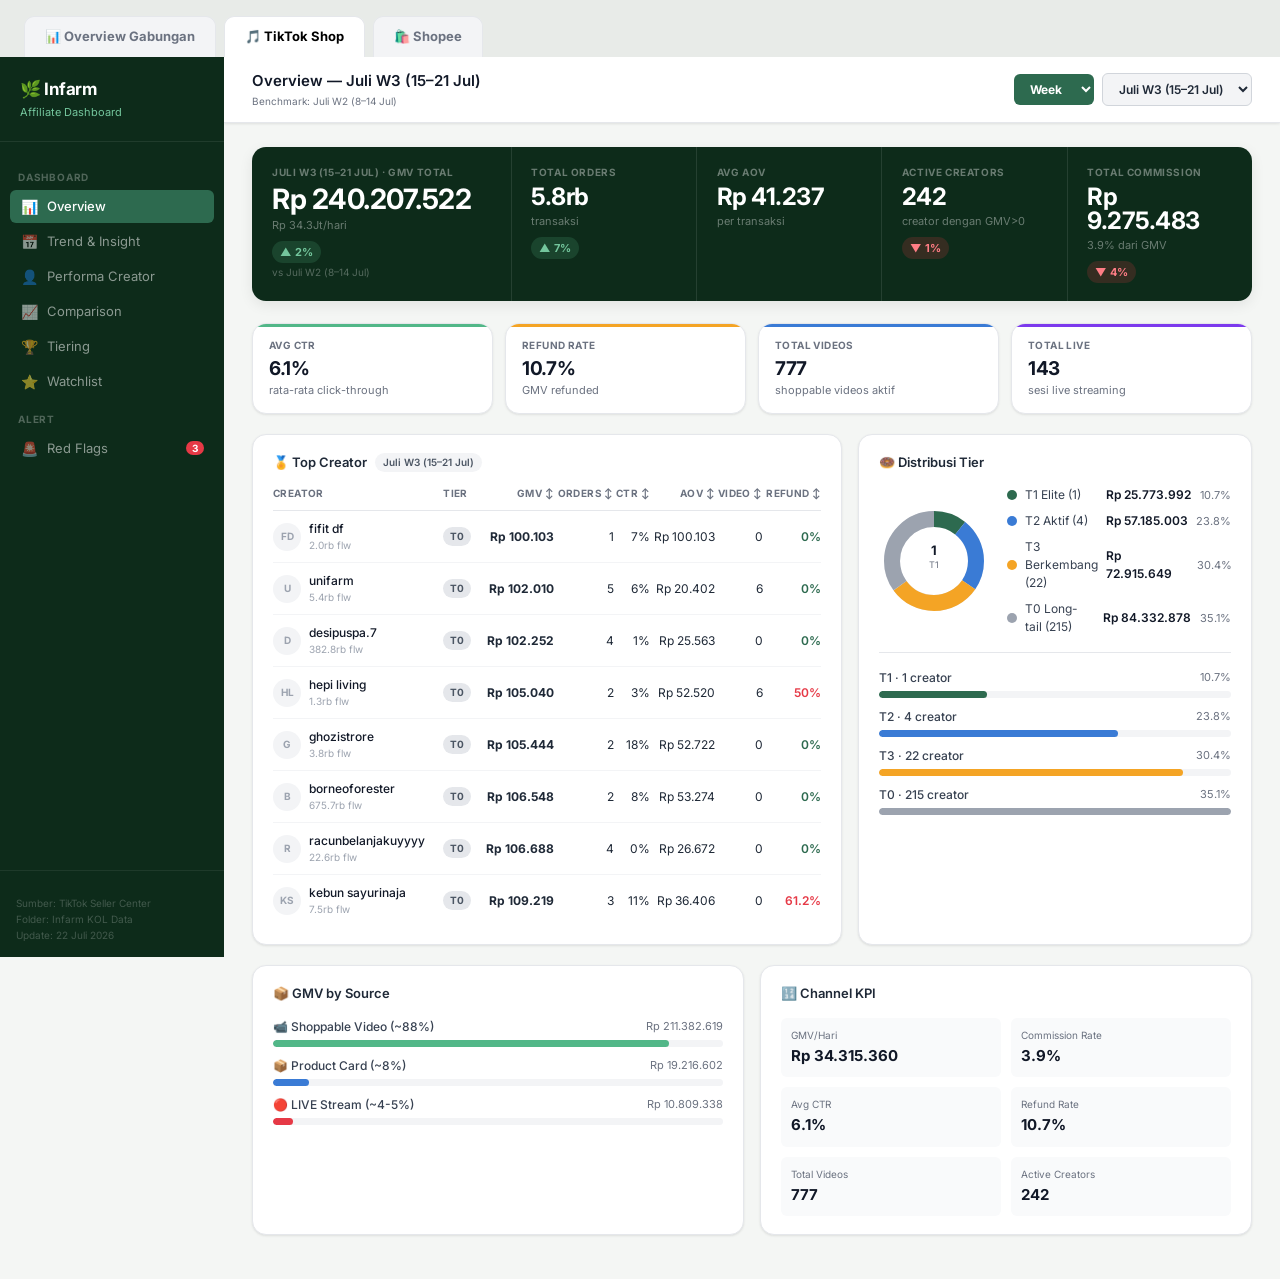
==== commit d34a4f5d: "Fix independent platform data loading; reorder tabs; add period selectors" ====
--- a/index.html
+++ b/index.html
@@ -229,9 +229,9 @@
 </head>
 <body>
 <div class="platform-switcher">
+  <div class="plat-tab" onclick="switchPlatform('combined',this)">📊 Overview Gabungan</div>
   <div class="plat-tab active tt" onclick="switchPlatform('tiktok',this)">🎵 TikTok Shop</div>
   <div class="plat-tab sh" onclick="switchPlatform('shopee',this)">🛍️ Shopee</div>
-  <div class="plat-tab" onclick="switchPlatform('combined',this)">📊 Overview Gabungan</div>
 </div>
 <div id="platform-tiktok" class="platform-page active">
 <div class="shell">
@@ -441,7 +441,16 @@
   <div class="sb-foot"><div class="sb-note">Sumber: Shopee Affiliate Portal<br>Folder: Infarm KOL Data _ Shopee<br>Update: 25 Juli 2026</div></div>
 </aside>
 <main class="main">
-  <div class="topbar"><div><div class="tb-title">Overview — Shopee Affiliate</div><div class="tb-meta">Juli W3 (15–21 Jul) · Baru 1 periode, trend historis menyusul</div></div></div>
+  <div class="topbar">
+    <div><div class="tb-title">Overview — Shopee Affiliate</div><div class="tb-meta">Baru 1 periode, trend historis menyusul</div></div>
+    <div class="tb-right">
+      <div class="mode-dropdown-wrap">
+        <select class="period-sel" id="shPeriodSel" disabled title="Baru ada data Juli W3. Opsi lain nyusul setelah W1/W2 Shopee diproses.">
+          <option>Juli W3 (15–21 Jul)</option>
+        </select>
+      </div>
+    </div>
+  </div>
   <div class="page active content">
     <div class="hero" id="sh-hero"></div>
     <div class="card-grid cg-4 sec" id="sh-flags"></div>
@@ -469,7 +478,16 @@
 
 <div id="platform-combined" class="platform-page">
   <main class="main" style="width:100%">
-    <div class="topbar"><div><div class="tb-title">📊 Overview Gabungan — TikTok + Shopee</div><div class="tb-meta" id="combined-period-label">Major metrics saja, bukan detail</div></div></div>
+    <div class="topbar">
+      <div><div class="tb-title">📊 Overview Gabungan — TikTok + Shopee</div><div class="tb-meta" id="combined-period-label">Major metrics saja, bukan detail</div></div>
+      <div class="tb-right">
+        <div class="mode-dropdown-wrap">
+          <select class="period-sel" id="combinedPeriodSel" disabled title="Overview Gabungan cuma bisa nampilin periode yang datanya ada di KEDUA platform. Saat ini cuma Juli W3.">
+            <option>Juli W3 (15–21 Jul) — satu-satunya periode overlap</option>
+          </select>
+        </div>
+      </div>
+    </div>
     <div class="page active content">
       <div class="combined-hero" id="combined-hero"></div>
       <div class="panel" style="margin-bottom:16px">
@@ -494,16 +512,39 @@
 let D;
 let SHD;
 async function loadDataAndInit(){
-  const [ttRes, shRes] = await Promise.all([fetch('data.json'), fetch('data_shopee.json')]);
-  D = await ttRes.json();
-  SHD = await shRes.json();
-  hydrate();
-  populatePeriodDropdown();
-  document.getElementById('modeSel').value=PM;
-  renderAll();
-  showPage('overview');
-  renderShopeeOverview();
-  renderCombined();
+  try {
+    const ttRes = await fetch('data.json');
+    if(!ttRes.ok) throw new Error('HTTP '+ttRes.status);
+    D = await ttRes.json();
+    hydrate();
+    populatePeriodDropdown();
+    document.getElementById('modeSel').value=PM;
+    renderAll();
+    showPage('overview');
+  } catch(e) {
+    console.error('TikTok data load failed:', e);
+    const el = document.getElementById('hero-strip');
+    if(el) el.innerHTML = '<div style="padding:20px;color:#ff7d85;font-size:13px">⚠️ Gagal memuat data TikTok: '+e.message+'. Coba refresh, atau hubungi admin kalau berlanjut.</div>';
+  }
+
+  try {
+    const shRes = await fetch('data_shopee.json');
+    if(!shRes.ok) throw new Error('HTTP '+shRes.status);
+    SHD = await shRes.json();
+    renderShopeeOverview();
+  } catch(e) {
+    console.error('Shopee data load failed:', e);
+    const el = document.getElementById('sh-hero');
+    if(el) el.innerHTML = '<div style="padding:20px;color:#ff7d85;font-size:13px">⚠️ Gagal memuat data Shopee: '+e.message+'. Coba refresh, atau hubungi admin kalau berlanjut.</div>';
+  }
+
+  try {
+    renderCombined();
+  } catch(e) {
+    console.error('Combined render failed:', e);
+    const el = document.getElementById('combined-hero');
+    if(el) el.innerHTML = '<div style="padding:20px;color:#ff7d85;font-size:13px">⚠️ Gagal render Overview Gabungan: '+e.message+'</div>';
+  }
 }
 function hydrate(){
   const F=D._schema.creator_fields, CF=D._schema.cmp_fields;
@@ -992,7 +1033,11 @@
 
 // ===== COMBINED OVERVIEW =====
 function renderCombined(){
-  if(!D || !SHD) return;
+  if(!D || !SHD) {
+    const el = document.getElementById('combined-hero');
+    if(el) el.innerHTML = '<div style="padding:20px;color:rgba(255,255,255,.6);font-size:13px">⏳ Menunggu data TikTok & Shopee selesai dimuat...</div>';
+    return;
+  }
   const ttOv = D.jul_w3.overview;
   const shOv = SHD.jul_w3.overview;
   const combinedGmv = ttOv.total_gmv + shOv.total_gmv;
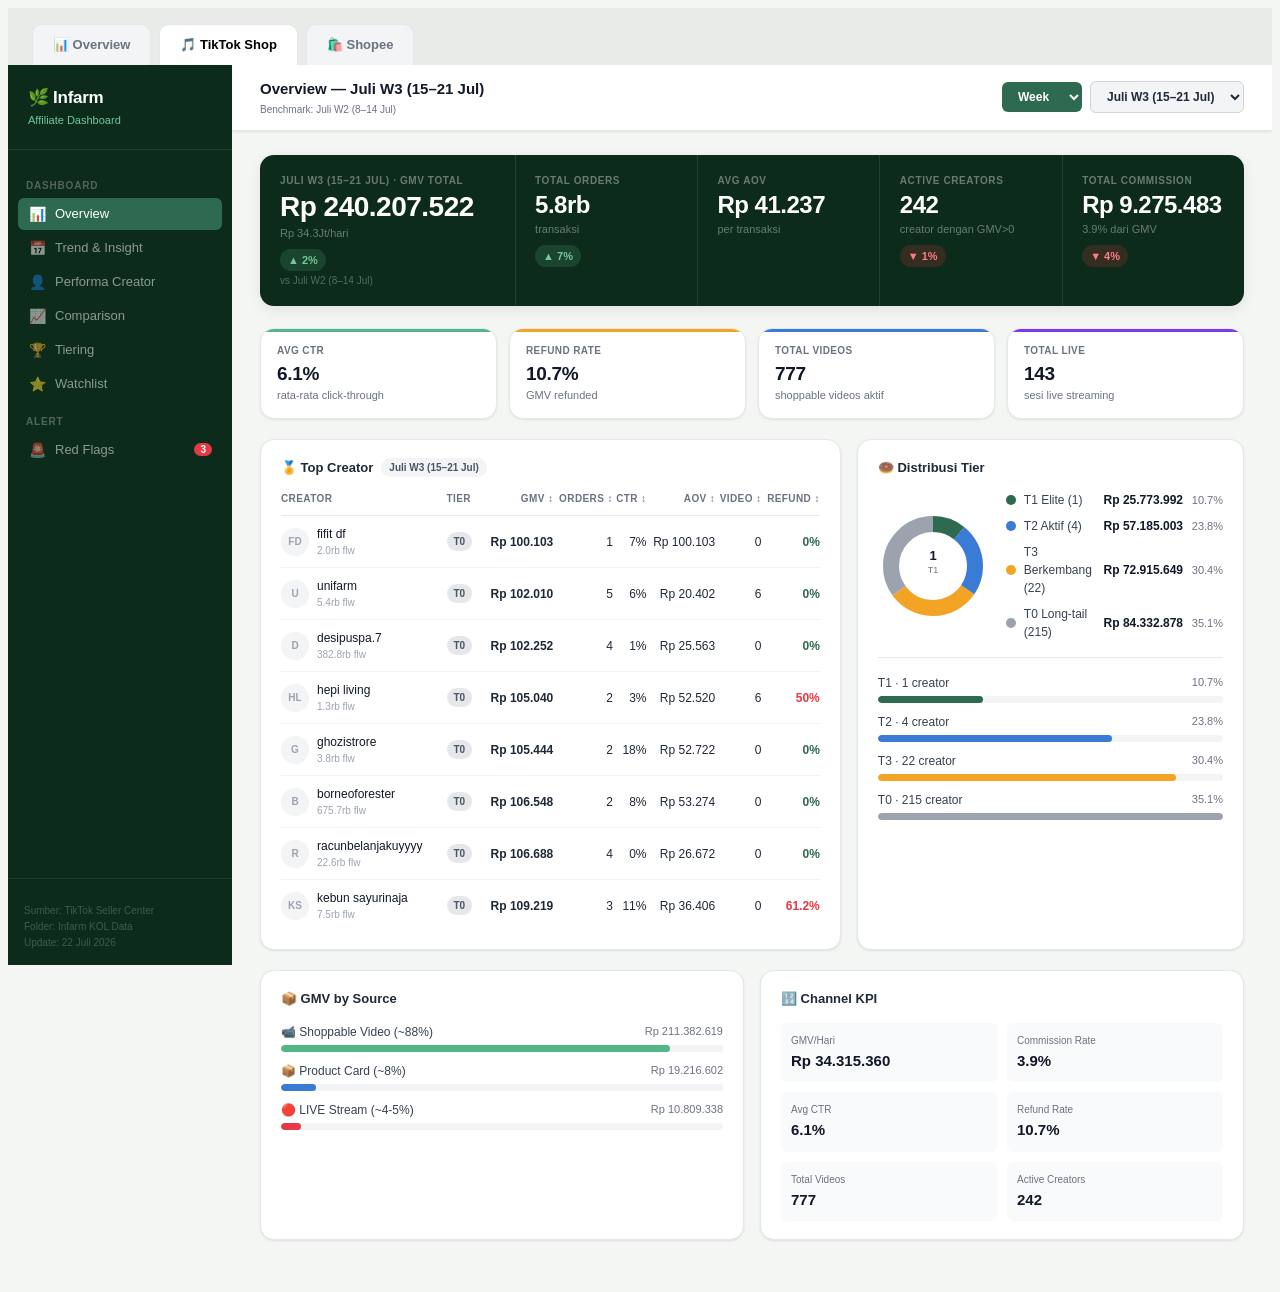
==== commit dd89229a: "Split into 3 independent pages (index/shopee/overview) to fix persistent tab-switching render bug" ====
--- a/index.html
+++ b/index.html
@@ -1,3 +1,10 @@
+<!DOCTYPE html>
+<html lang="id">
+<head>
+<meta charset="UTF-8">
+<meta name="viewport" content="width=device-width, initial-scale=1.0">
+<title>Infarm — TikTok Affiliate Dashboard</title>
+<style>
 <!DOCTYPE html>
 <html lang="id">
 <head>
@@ -209,13 +216,10 @@
 .delta-chip{font-size:10px;font-weight:700;padding:2px 7px;border-radius:999px;display:inline-flex;align-items:center;gap:2px}
 
 .platform-switcher{display:flex;gap:8px;padding:16px 24px 0;background:#e8ebe8}
-.plat-tab{padding:10px 20px;border-radius:10px 10px 0 0;font-size:13px;font-weight:700;cursor:pointer;background:var(--gray100);color:var(--gray500);border:1px solid var(--gray200);border-bottom:none}
+.plat-tab{padding:10px 20px;border-radius:10px 10px 0 0;font-size:13px;font-weight:700;cursor:pointer;background:var(--gray100);color:var(--gray500);border:1px solid var(--gray200);border-bottom:none;text-decoration:none;display:inline-block}
 .plat-tab.active{background:#fff;color:var(--g700)}
 .plat-tab.active.tt{color:#000}
 .plat-tab.active.sh{color:#EE4D2D}
-.platform-page{display:none}
-.platform-page.active{display:contents}
-#platform-combined.active{display:block}
 .combined-hero{display:grid;grid-template-columns:repeat(3,1fr);gap:14px;margin-bottom:16px}
 .ch-hero{background:linear-gradient(135deg,#0d2b1a,#1a3d28);border-radius:var(--r-lg);padding:20px;color:#fff}
 .ch-hero-label{font-size:11px;color:rgba(255,255,255,.5);text-transform:uppercase;letter-spacing:.04em}
@@ -226,14 +230,15 @@
 .sh-network-flag{color:#b45309;font-size:9px;font-weight:700}
 
 </style>
+
+</style>
 </head>
 <body>
 <div class="platform-switcher">
-  <div class="plat-tab" onclick="switchPlatform('combined',this)">📊 Overview Gabungan</div>
-  <div class="plat-tab active tt" onclick="switchPlatform('tiktok',this)">🎵 TikTok Shop</div>
-  <div class="plat-tab sh" onclick="switchPlatform('shopee',this)">🛍️ Shopee</div>
+  <a href="overview.html" class="plat-tab">📊 Overview</a>
+  <a href="index.html" class="plat-tab active tt">🎵 TikTok Shop</a>
+  <a href="shopee.html" class="plat-tab sh">🛍️ Shopee</a>
 </div>
-<div id="platform-tiktok" class="platform-page active">
 <div class="shell">
 <aside class="sb">
   <div class="sb-logo"><div class="sb-brand">🌿 Infarm</div><div class="sb-sub">Affiliate Dashboard</div></div>
@@ -428,89 +433,8 @@
   </div>
 </main>
 </div>
-</div>
-
-<div id="platform-shopee" class="platform-page">
-<div class="shell">
-<aside class="sb">
-  <div class="sb-logo"><div class="sb-brand">🛍️ Infarm</div><div class="sb-sub">Shopee Affiliate Dashboard</div></div>
-  <nav class="sb-nav">
-    <div class="sb-grp">Dashboard</div>
-    <button class="nav-btn active"><span class="nav-ic">📊</span>Overview</button>
-  </nav>
-  <div class="sb-foot"><div class="sb-note">Sumber: Shopee Affiliate Portal<br>Folder: Infarm KOL Data _ Shopee<br>Update: 25 Juli 2026</div></div>
-</aside>
-<main class="main">
-  <div class="topbar">
-    <div><div class="tb-title">Overview — Shopee Affiliate</div><div class="tb-meta">Baru 1 periode, trend historis menyusul</div></div>
-    <div class="tb-right">
-      <div class="mode-dropdown-wrap">
-        <select class="period-sel" id="shPeriodSel" disabled title="Baru ada data Juli W3. Opsi lain nyusul setelah W1/W2 Shopee diproses.">
-          <option>Juli W3 (15–21 Jul)</option>
-        </select>
-      </div>
-    </div>
-  </div>
-  <div class="page active content">
-    <div class="hero" id="sh-hero"></div>
-    <div class="card-grid cg-4 sec" id="sh-flags"></div>
-    <div class="panel-row pr-32">
-      <div class="panel">
-        <div class="panel-title">🏅 Top Creator <span class="ptag">Semua <span id="sh-creator-count"></span> creator · klik header buat sort</span></div>
-        <table class="dt"><thead><tr>
-          <th class="sortable" onclick="sortSH('nickname')">Creator <span class="sort-ic" id="sh-ic-nickname">↕</span></th>
-          <th>Tier</th>
-          <th class="r sortable" onclick="sortSH('gmv')">GMV <span class="sort-ic" id="sh-ic-gmv">↕</span></th>
-          <th class="r sortable" onclick="sortSH('orders')">Orders <span class="sort-ic" id="sh-ic-orders">↕</span></th>
-          <th class="r sortable" onclick="sortSH('aov')">AOV <span class="sort-ic" id="sh-ic-aov">↕</span></th>
-          <th class="r sortable" onclick="sortSH('n_channels')"># Channel <span class="sort-ic" id="sh-ic-n_channels">↕</span></th>
-        </tr></thead><tbody id="sh-tbody"></tbody></table>
-      </div>
-      <div class="panel">
-        <div class="panel-title">🍩 Distribusi Tier <span class="ptag">Shopee-specific</span></div>
-        <div id="sh-donut"></div>
-      </div>
-    </div>
-  </div>
-</main>
-</div>
-</div>
-
-<div id="platform-combined" class="platform-page">
-  <main class="main" style="width:100%">
-    <div class="topbar">
-      <div><div class="tb-title">📊 Overview Gabungan — TikTok + Shopee</div><div class="tb-meta" id="combined-period-label">Major metrics saja, bukan detail</div></div>
-      <div class="tb-right">
-        <div class="mode-dropdown-wrap">
-          <select class="period-sel" id="combinedPeriodSel" disabled title="Overview Gabungan cuma bisa nampilin periode yang datanya ada di KEDUA platform. Saat ini cuma Juli W3.">
-            <option>Juli W3 (15–21 Jul) — satu-satunya periode overlap</option>
-          </select>
-        </div>
-      </div>
-    </div>
-    <div class="page active content">
-      <div class="combined-hero" id="combined-hero"></div>
-      <div class="panel" style="margin-bottom:16px">
-        <div class="panel-title">📐 Kontribusi GMV per Platform</div>
-        <div id="combined-split"></div>
-      </div>
-      <div class="panel-row pr-2">
-        <div class="panel">
-          <div class="panel-title">👥 Active Creators <span class="ptag">TIDAK dijumlah</span></div>
-          <div id="combined-creators"></div>
-        </div>
-        <div class="panel">
-          <div class="panel-title">⚠️ Data Quality Notes</div>
-          <div id="combined-notes"></div>
-        </div>
-      </div>
-    </div>
-  </main>
-</div>
-
 <script>
 let D;
-let SHD;
 async function loadDataAndInit(){
   try {
     const ttRes = await fetch('data.json');
@@ -525,25 +449,6 @@
     console.error('TikTok data load failed:', e);
     const el = document.getElementById('hero-strip');
     if(el) el.innerHTML = '<div style="padding:20px;color:#ff7d85;font-size:13px">⚠️ Gagal memuat data TikTok: '+e.message+'. Coba refresh, atau hubungi admin kalau berlanjut.</div>';
-  }
-
-  try {
-    const shRes = await fetch('data_shopee.json');
-    if(!shRes.ok) throw new Error('HTTP '+shRes.status);
-    SHD = await shRes.json();
-    renderShopeeOverview();
-  } catch(e) {
-    console.error('Shopee data load failed:', e);
-    const el = document.getElementById('sh-hero');
-    if(el) el.innerHTML = '<div style="padding:20px;color:#ff7d85;font-size:13px">⚠️ Gagal memuat data Shopee: '+e.message+'. Coba refresh, atau hubungi admin kalau berlanjut.</div>';
-  }
-
-  try {
-    renderCombined();
-  } catch(e) {
-    console.error('Combined render failed:', e);
-    const el = document.getElementById('combined-hero');
-    if(el) el.innerHTML = '<div style="padding:20px;color:#ff7d85;font-size:13px">⚠️ Gagal render Overview Gabungan: '+e.message+'</div>';
   }
 }
 function hydrate(){
@@ -948,144 +853,6 @@
   document.getElementById('alert-count').textContent='3';
 }
 
-// ===== PLATFORM SWITCHER =====
-function switchPlatform(p, el){
-  document.querySelectorAll('.plat-tab').forEach(t=>t.classList.remove('active'));
-  el.classList.add('active');
-  document.getElementById('platform-tiktok').classList.toggle('active', p==='tiktok');
-  document.getElementById('platform-shopee').classList.toggle('active', p==='shopee');
-  document.getElementById('platform-combined').classList.toggle('active', p==='combined');
-}
-
-// ===== SHOPEE OVERVIEW =====
-const SH_CH_ICON={'Facebook':'📘','Instagram':'📷','Shopee Video':'📹','Shopee Live':'🔴','TikTok':'🎵','YouTube':'▶️','Twitter':'🐦','Others':'❓'};
-let shSortKey='gmv', shSortDir=-1;
-
-function shCreatorObjects(){
-  const F = SHD._schema.creator_fields;
-  return SHD.jul_w3.creators.map(arr=>{
-    const o={}; F.forEach((k,i)=>o[k]=arr[i]);
-    o.nickname = o.nickname || o.username;
-    o.aov = o.orders>0 ? Math.round(o.gmv/o.orders) : 0;
-    o.n_channels = o.channels.length;
-    return o;
-  });
-}
-
-function renderShopeeOverview(){
-  if(!SHD) return;
-  const ov = SHD.jul_w3.overview;
-  const T = SHD.jul_w3.tiers;
-  const othersGmv = ov.others_gmv || 0;
-
-  document.getElementById('sh-hero').innerHTML = `
-    <div class="hero-kpi"><div class="hk-label">GMV Total</div><div class="hk-val big">${R(ov.total_gmv)}</div><div class="hk-sub">7 hari</div></div>
-    <div class="hero-sep"></div>
-    <div class="hero-kpi"><div class="hk-label">Total Orders</div><div class="hk-val">${N(ov.total_orders)}</div><div class="hk-sub">transaksi</div></div>
-    <div class="hero-sep"></div>
-    <div class="hero-kpi"><div class="hk-label">Avg AOV</div><div class="hk-val">${R(ov.aov)}</div><div class="hk-sub">per transaksi</div></div>
-    <div class="hero-sep"></div>
-    <div class="hero-kpi"><div class="hk-label">Active Creators</div><div class="hk-val">${N(ov.active_creators)}</div><div class="hk-sub">creator dengan GMV>0</div></div>
-    <div class="hero-sep"></div>
-    <div class="hero-kpi"><div class="hk-label">Total Commission</div><div class="hk-val">${R(ov.total_commission)}</div><div class="hk-sub">${ov.avg_comm_pct}% dari GMV</div></div>
-  `;
-
-  document.getElementById('sh-flags').innerHTML = `
-    <div class="mc amber"><div class="mc-label">Others (Traffic Tak Teridentifikasi)</div><div class="mc-val">${ov.others_pct}%</div><div class="mc-sub">dari total GMV — min. teridentifikasi, bukan pasti bersih</div></div>
-    <div class="mc red"><div class="mc-label">⚠️ Akun Jaringan Terdeteksi</div><div class="mc-val">${SHD.jul_w3.network_count}</div><div class="mc-sub">Shopee Media Network, ShopBack, dll — disajikan apa adanya</div></div>
-    <div class="mc blue"><div class="mc-label">Channel Terdeteksi</div><div class="mc-val">7</div><div class="mc-sub">FB, IG, Shopee Video/Live, TikTok, YT, Twitter</div></div>
-    <div class="mc"><div class="mc-label">Active Creators</div><div class="mc-val">${N(ov.active_creators)}</div><div class="mc-sub">total creator GMV>0 minggu ini</div></div>
-  `;
-
-  const ts=['T1','T2','T3','T0'];
-  let off=28, paths='';
-  ts.forEach(t=>{const dash=T[t].gmv_pct/100*263.9;const gap=263.9-dash;paths+=`<circle cx="55" cy="55" r="42" fill="none" stroke="${TC[t]}" stroke-width="16" stroke-dasharray="${dash.toFixed(1)} ${gap.toFixed(1)}" stroke-dashoffset="${-off+28}" transform="rotate(-90 55 55)"/>`;off+=dash;});
-  const legend = ts.map(t=>`<div class="leg-row"><div class="leg-dot" style="background:${TC[t]}"></div><div class="leg-lbl">${t} ${TL[t]} (${T[t].count})</div><div class="leg-val">${R(T[t].gmv)}</div><div class="leg-pct">${T[t].gmv_pct}%</div></div>`).join('');
-  document.getElementById('sh-donut').innerHTML = `<div class="donut-wrap"><svg width="110" height="110" viewBox="0 0 110 110"><circle cx="55" cy="55" r="42" fill="none" stroke="#e5e7eb" stroke-width="16"/>${paths}<text x="55" y="49" text-anchor="middle" font-size="13" font-weight="700" fill="#111827">${T.T1.count}</text><text x="55" y="62" text-anchor="middle" font-size="9" fill="#6b7280">T1</text></svg><div class="donut-leg">${legend}</div></div>`;
-
-  document.getElementById('sh-creator-count').textContent = ov.active_creators;
-  renderSHTable();
-}
-
-function renderSHTable(){
-  const data = shCreatorObjects();
-  data.sort((a,b)=>{
-    const av=a[shSortKey], bv=b[shSortKey];
-    if(typeof av==='string') return shSortDir*av.localeCompare(bv);
-    return shSortDir*(bv-av);
-  });
-  document.querySelectorAll('#platform-shopee .sort-ic').forEach(el=>el.classList.remove('active'));
-  const ic=document.getElementById('sh-ic-'+shSortKey); if(ic){ic.classList.add('active');ic.textContent=shSortDir===1?'↑':'↓';}
-  document.getElementById('sh-tbody').innerHTML = data.map(c=>{
-    const chBadges = c.channels.map(ch=>`<span class="sh-ch-badge">${SH_CH_ICON[ch]||'❓'} ${ch}</span>`).join('');
-    const flag = c.is_network ? ' <span class="sh-network-flag">⚠️ akun jaringan</span>' : '';
-    return `<tr>
-      <td><div class="cc"><div class="av" style="background:${TB[c.tier]};color:${TC[c.tier]}">${ini(c.nickname)}</div><div><div class="cc-name">${c.nickname}${flag}</div><div class="cc-sub">${chBadges}</div></div></div></td>
-      <td><span class="badge ${c.tier.toLowerCase()}">${c.tier}</span></td>
-      <td class="r"><strong>${R(c.gmv)}</strong></td>
-      <td class="r">${c.orders}</td>
-      <td class="r">${R(c.aov)}</td>
-      <td class="r">${c.n_channels}</td>
-    </tr>`;
-  }).join('') || `<tr><td colspan="6" class="empty">Tidak ada data</td></tr>`;
-}
-function sortSH(key){ if(shSortKey===key) shSortDir*=-1; else {shSortKey=key; shSortDir = key==='nickname'?1:-1;} renderSHTable(); }
-
-// ===== COMBINED OVERVIEW =====
-function renderCombined(){
-  if(!D || !SHD) {
-    const el = document.getElementById('combined-hero');
-    if(el) el.innerHTML = '<div style="padding:20px;color:rgba(255,255,255,.6);font-size:13px">⏳ Menunggu data TikTok & Shopee selesai dimuat...</div>';
-    return;
-  }
-  const ttOv = D.jul_w3.overview;
-  const shOv = SHD.jul_w3.overview;
-  const combinedGmv = ttOv.total_gmv + shOv.total_gmv;
-  const combinedOrders = ttOv.total_orders + shOv.total_orders;
-  const combinedComm = ttOv.commission + shOv.total_commission;
-  const ttShare = ttOv.total_gmv/combinedGmv*100;
-  const shShare = shOv.total_gmv/combinedGmv*100;
-
-  document.getElementById('combined-period-label').textContent = 'Juli W3 (15–21 Jul) · Major metrics saja, bukan detail';
-
-  document.getElementById('combined-hero').innerHTML = `
-    <div class="ch-hero"><div class="ch-hero-label">GMV Gabungan</div><div class="ch-hero-val">${R(combinedGmv)}</div><div class="ch-hero-sub">TikTok + Shopee, additive</div></div>
-    <div class="ch-hero"><div class="ch-hero-label">Orders Gabungan</div><div class="ch-hero-val">${N(combinedOrders)}</div><div class="ch-hero-sub">TikTok + Shopee, additive</div></div>
-    <div class="ch-hero"><div class="ch-hero-label">Commission Gabungan</div><div class="ch-hero-val">${R(combinedComm)}</div><div class="ch-hero-sub">TikTok + Shopee, additive</div></div>
-  `;
-
-  document.getElementById('combined-split').innerHTML = `
-    <div class="combined-split-bar">
-      <div style="width:${ttShare.toFixed(1)}%;background:#000;display:flex;align-items:center;justify-content:center;color:#fff;font-size:11px;font-weight:700">TikTok ${ttShare.toFixed(0)}%</div>
-      <div style="width:${shShare.toFixed(1)}%;background:#EE4D2D;display:flex;align-items:center;justify-content:center;color:#fff;font-size:11px;font-weight:700">Shopee ${shShare.toFixed(0)}%</div>
-    </div>
-    <div style="font-size:11px;color:var(--gray500)">TikTok: ${R(ttOv.total_gmv)} · Shopee: ${R(shOv.total_gmv)}</div>
-  `;
-
-  document.getElementById('combined-creators').innerHTML = `
-    <div style="display:grid;grid-template-columns:1fr 1fr;gap:12px">
-      <div style="background:var(--gray50);border-radius:8px;padding:14px;text-align:center">
-        <div style="font-size:24px;font-weight:800">${ttOv.active_creators}</div>
-        <div style="font-size:11px;color:var(--gray500)">TikTok creators</div>
-      </div>
-      <div style="background:var(--gray50);border-radius:8px;padding:14px;text-align:center">
-        <div style="font-size:24px;font-weight:800">${shOv.active_creators}</div>
-        <div style="font-size:11px;color:var(--gray500)">Shopee creators</div>
-      </div>
-    </div>
-    <div style="font-size:11px;color:var(--gray500);margin-top:10px;line-height:1.6">
-      Sengaja dipisah, bukan dijumlah jadi ${ttOv.active_creators+shOv.active_creators}. Kita nggak punya cara reliable buat match creator yang sama lintas platform (username beda sistem) — kalau dijumlah, ada risiko double-count creator yang aktif di kedua platform.
-    </div>
-  `;
-
-  document.getElementById('combined-notes').innerHTML = `
-    <div style="font-size:12px;line-height:1.8">
-      <div style="margin-bottom:10px"><strong>Shopee — ${shOv.others_pct}% GMV</strong> dari traffic "Others" (sumber tak teridentifikasi)</div>
-      <div style="margin-bottom:10px"><strong>Shopee — ${SHD.jul_w3.network_count} akun jaringan</strong> terdeteksi (Shopee Media Network, ShopBack, dll) — bukan KOL individual</div>
-      <div style="color:var(--gray500);font-size:11px">Kedua catatan ini nggak dibersihkan dari angka GMV Gabungan di atas — disajikan apa adanya sesuai kesepakatan kita.</div>
-    </div>
-  `;
-}
 
 // ===== INIT =====
 loadDataAndInit();
